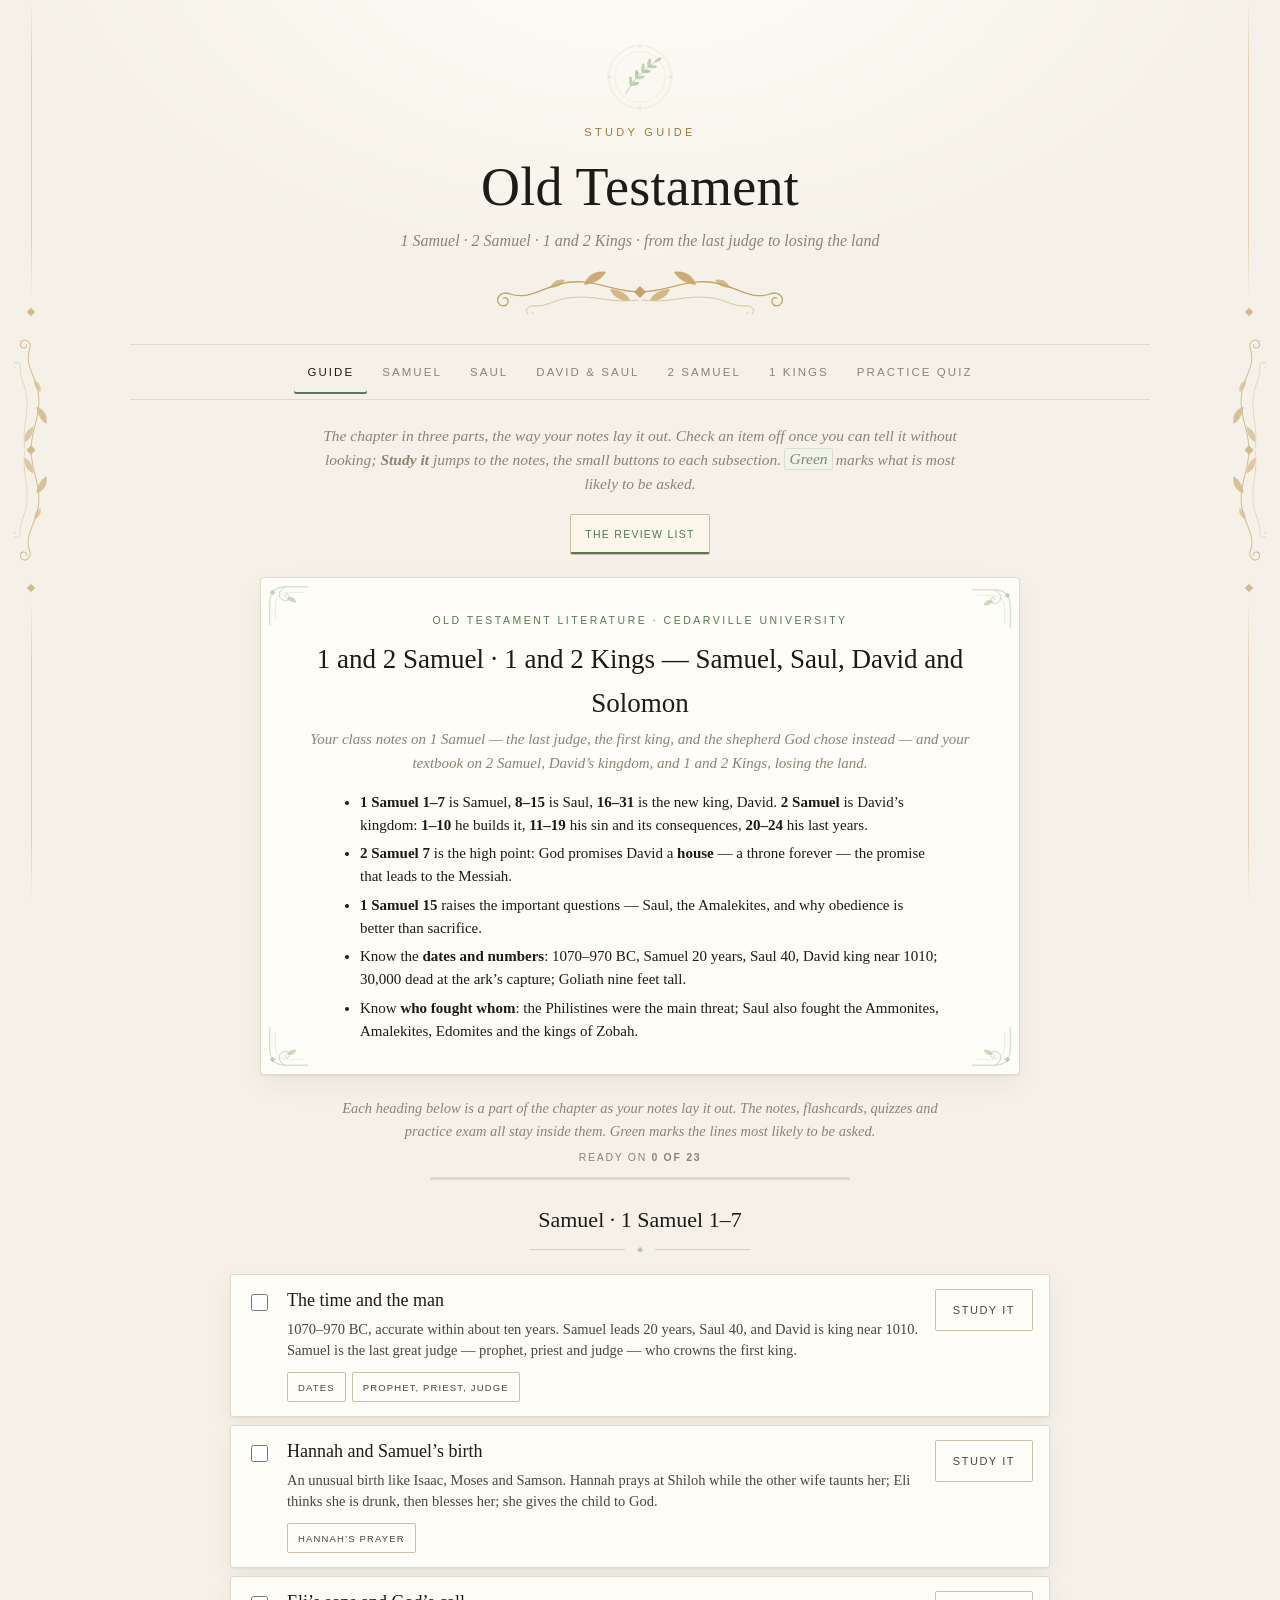
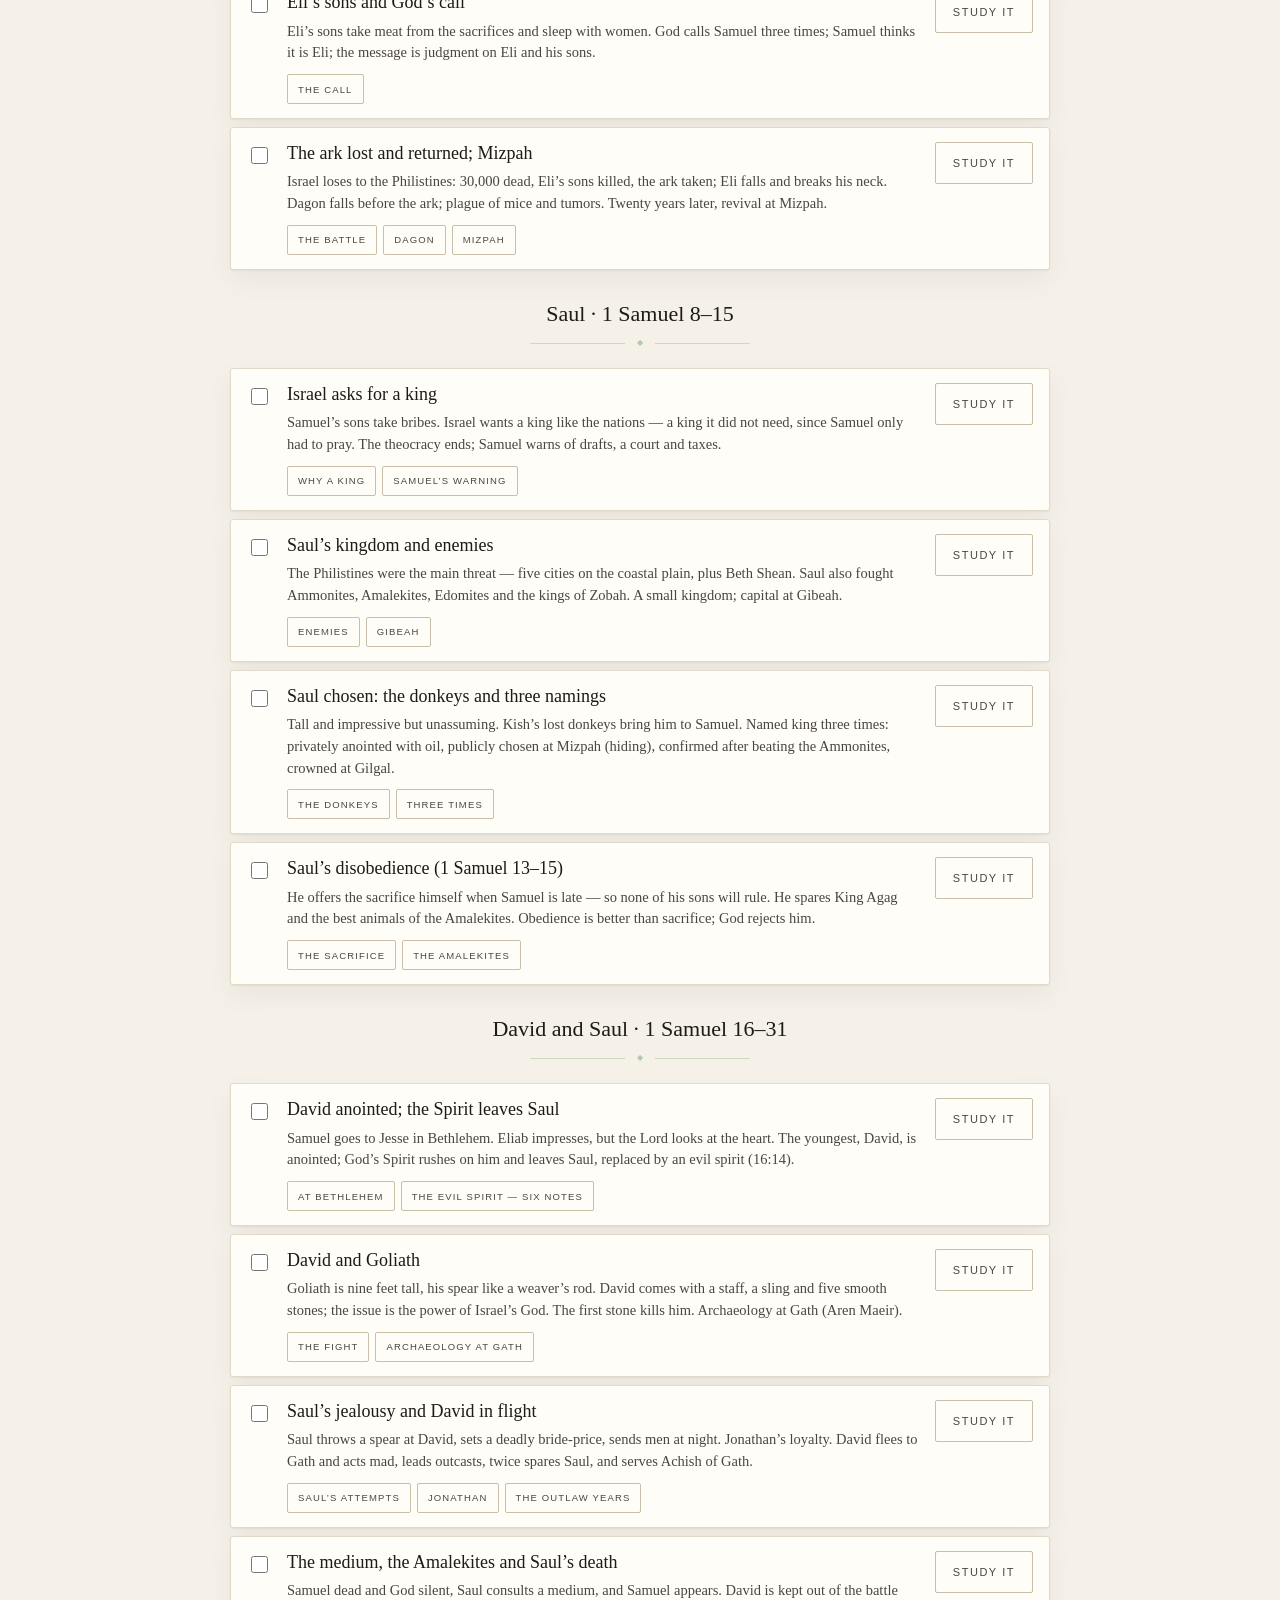
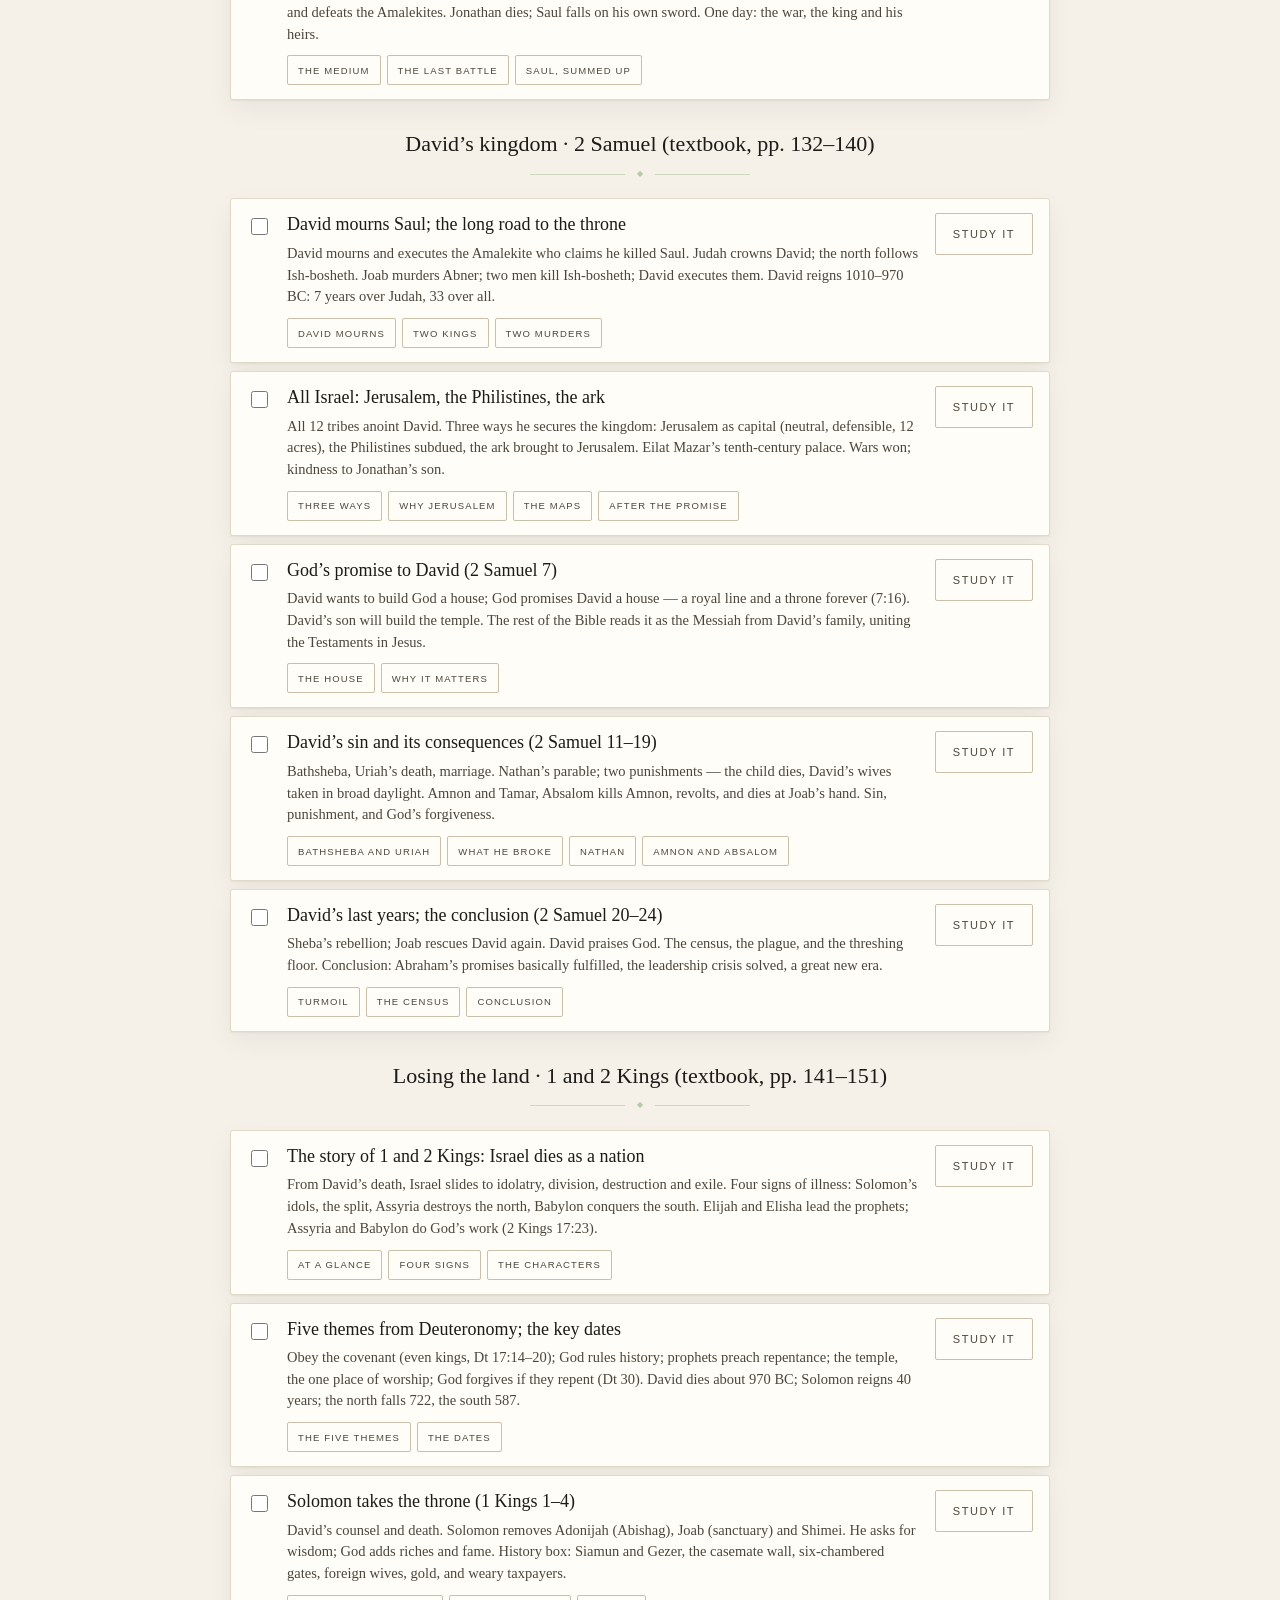
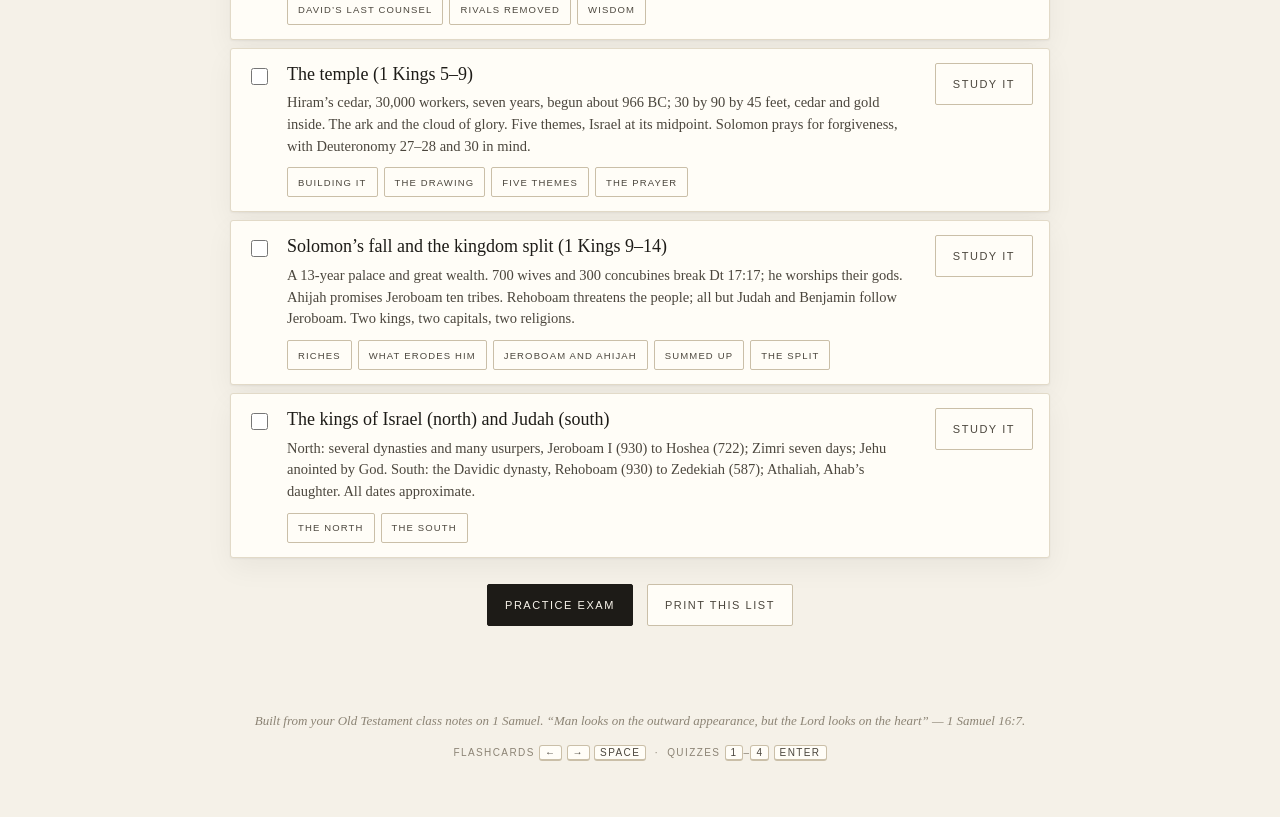
==== index.html @ abbd4572 "New chapter: 1 and 2 Kings, losing the land (textbook pp. 141-151): notes, history box, temple drawi" ====
<!doctype html>
<html lang="en">
<head>
<meta charset="utf-8">
<meta name="viewport" content="width=device-width, initial-scale=1">
<title>Old Testament &mdash; 1 Samuel</title>
<meta name="description" content="Study guide for 1 Samuel: Samuel, the last judge; Saul, the first king; and David. Notes, flashcards, matching, quizzes and a practice quiz, built from the class notes.">
<meta name="theme-color" content="#f3f3ea">
<link rel="manifest" href="manifest.webmanifest">
<link rel="icon" type="image/png" href="icon.png">
<link rel="apple-touch-icon" href="icon.png">
<meta name="apple-mobile-web-app-capable" content="yes">
<meta name="mobile-web-app-capable" content="yes">
<meta name="apple-mobile-web-app-title" content="1 Samuel">
<meta name="apple-mobile-web-app-status-bar-style" content="default">
<meta property="og:type" content="website">
<meta property="og:site_name" content="Old Testament &mdash; 1 Samuel">
<meta property="og:url" content="https://daniel-projectt.github.io/old-testament/">
<meta property="og:title" content="Old Testament &mdash; 1 Samuel">
<meta property="og:description" content="Samuel, Saul and David: notes, flashcards, match, quizzes and a practice quiz, from the class notes on 1 Samuel.">
<meta property="og:image" content="https://daniel-projectt.github.io/old-testament/preview.png">
<meta property="og:image:width" content="1200">
<meta property="og:image:height" content="630">
<meta name="twitter:card" content="summary_large_image">
<style>
:root{
  --bg:#f5f1e8;
  --surface:#fffdf7;
  --surface-2:#faf6ec;
  --ink:#1d1b17;
  --ink-soft:#4b463d;
  --muted:#8c8475;
  --line:#e2dac8;
  --line-strong:#cabfa8;
  --gold:#9a7a44;
  --gold-soft:#c6a469;
  --ok:#3c6a51;
  --ok-bg:#e8f0ea;
  --bad:#9c3a2d;
  --bad-bg:#f8e7e4;
  --shadow:0 1px 2px rgba(29,27,23,.05), 0 10px 28px rgba(29,27,23,.05);
  --serif:"Palatino Linotype","Book Antiqua",Palatino,Cambria,"Times New Roman",serif;
  --greek:"Palatino Linotype",Cambria,"Times New Roman","Gentium Plus",serif;
  --sans:Optima,Candara,"Segoe UI",-apple-system,BlinkMacSystemFont,"Helvetica Neue",Arial,sans-serif;
}
*,*::before,*::after{box-sizing:border-box}
html{-webkit-text-size-adjust:100%}
body{
  margin:0;
  font-family:var(--serif);
  font-size:17px;line-height:1.6;
  color:var(--ink);
  background-color:var(--bg);
  background-image:radial-gradient(900px 520px at 50% -8%,#fffdf7 0%,rgba(255,253,247,0) 72%);
  background-attachment:fixed;
  -webkit-font-smoothing:antialiased;
}
.wrap{max-width:1060px;margin:0 auto;padding:0 20px;position:relative;z-index:1}
.gk{font-family:var(--greek)}

/* ---------- engraved side rails ---------- */
/* Slim by default (phones): a ruled margin with one diamond.
   Wider screens grow it into the flourish from the masthead, turned on its side. */
.rail{position:fixed;top:0;bottom:0;width:22px;display:none;flex-direction:column;align-items:center;justify-content:center;color:var(--gold-soft);pointer-events:none;z-index:0}
.rail.left{left:0}
.rail.right{right:0;transform:scaleX(-1)}
.rail .stem{flex:1 1 auto;width:1px;min-height:24px;background:linear-gradient(to bottom,transparent,currentColor 20%,currentColor 80%,transparent);opacity:.42}
.rail .bead{flex:0 0 auto;width:6px;height:6px;background:currentColor;transform:rotate(45deg);opacity:.7;margin:10px 0}
.rail .vine{display:none;flex:0 1 auto;width:34px;height:250px;min-height:120px;opacity:.7}
.rail .bead.bot{display:none}
@media (min-height:520px){ .rail{display:flex} }
@media (min-width:1180px) and (min-height:560px){
  .rail{width:62px}
  .rail .vine,.rail .bead.bot{display:block}
  .rail .vine{margin:0}
  .rail .vine{flex:0 1 auto}
}
@media (min-width:1380px){ .rail{width:84px} .rail .vine{width:46px;height:330px} }
@media (min-width:1600px){ .rail{width:104px} .rail .vine{width:56px;height:410px} }

/* ---------- masthead ---------- */
header{text-align:center;padding-block:44px 4px}
.eyebrow{font-family:var(--sans);font-size:11px;letter-spacing:.3em;text-transform:uppercase;color:var(--gold);margin:0 0 16px}
h1{font-weight:400;font-size:clamp(32px,6.2vw,54px);line-height:1.08;margin:0;letter-spacing:.005em}
.sub{margin:12px 0 0;color:var(--muted);font-style:italic;font-size:16px}
.orn{color:var(--gold-soft);display:block;margin:16px auto 0;width:min(320px,82%);height:auto}
.h2{font-weight:400;font-size:23px;text-align:center;margin:36px 0 6px;letter-spacing:.01em}
.h2 + .lead{margin-top:0}
.lead{text-align:center;font-style:italic;color:var(--muted);font-size:15px;max-width:640px;margin:0 auto 18px;line-height:1.55}
.divider{display:flex;align-items:center;gap:12px;justify-content:center;color:var(--gold-soft);margin:6px auto 18px;max-width:220px}
.divider::before,.divider::after{content:"";flex:1;height:1px;background:currentColor;opacity:.6}
.divider span{font-size:8px}

/* ---------- topics + modes ---------- */
.topics{display:flex;flex-wrap:wrap;justify-content:center;gap:2px;margin:26px 0 0;border-top:1px solid var(--line);border-bottom:1px solid var(--line);padding:5px 0}
.topic-btn{font-family:var(--sans);font-size:11.5px;letter-spacing:.18em;text-transform:uppercase;padding:13px 18px;background:none;border:0;color:var(--muted);cursor:pointer;border-radius:2px;transition:color .18s,box-shadow .18s;min-height:44px}
.topic-btn:hover{color:var(--ink)}
.topic-btn[aria-selected="true"]{color:var(--ink);box-shadow:inset 0 -2px 0 var(--gold)}
.intro{text-align:center;font-style:italic;color:var(--muted);margin:24px auto 0;max-width:640px;font-size:15.5px;line-height:1.55}
.modes{display:flex;justify-content:center;margin:18px 0 22px}
.hint{text-align:center;font-family:var(--sans);font-size:11px;letter-spacing:.08em;color:var(--muted);margin:-6px 0 18px;line-height:1.6}
.topic[hidden],.panel[hidden]{display:none}

/* ---------- generic controls ---------- */
.toolbar{display:flex;flex-wrap:wrap;gap:10px 14px;align-items:center;justify-content:center;margin:0 0 22px}
.toolbar.tight{margin:14px 0 0}
.btn{font-family:var(--sans);font-size:11px;letter-spacing:.14em;text-transform:uppercase;padding:11px 17px;min-height:42px;background:var(--surface);border:1px solid var(--line-strong);border-radius:2px;color:var(--ink-soft);cursor:pointer;transition:.18s}
.btn:hover{border-color:var(--gold);color:var(--gold)}
.btn.primary{background:var(--ink);border-color:var(--ink);color:#f7f3ea}
.btn.primary:hover{background:var(--gold);border-color:var(--gold);color:#fffdf7}
.btn:disabled{opacity:.4;cursor:not-allowed}
.seg{display:inline-flex;flex-wrap:wrap;border:1px solid var(--line-strong);border-radius:2px;overflow:hidden;background:var(--surface)}
.seg button{font-family:var(--sans);font-size:10.5px;letter-spacing:.12em;text-transform:uppercase;padding:10px 14px;min-height:40px;background:none;border:0;border-right:1px solid var(--line);color:var(--muted);cursor:pointer;transition:.18s}
.seg button:last-child{border-right:0}
.seg button[aria-pressed="true"]{background:var(--surface-2);color:var(--gold);box-shadow:inset 0 -2px 0 var(--gold)}
.seg button:hover{color:var(--ink)}
.label{font-family:var(--sans);font-size:10.5px;letter-spacing:.16em;text-transform:uppercase;color:var(--muted)}
button:focus-visible,.tile:focus-visible,.answer:focus-visible{outline:2px solid var(--gold);outline-offset:2px}
.spk{background:none;border:0;color:var(--line-strong);cursor:pointer;padding:6px;line-height:0;border-radius:50%;transition:.18s;vertical-align:middle}
.spk:hover{color:var(--gold);background:var(--surface-2)}

/* ---------- engraved bits ---------- */
.engraved{color:#fffdf5;-webkit-text-stroke:.6px rgba(150,118,64,.7);text-shadow:-1px -1px 0 #fff,2px 3px 5px rgba(96,78,48,.28)}
.card-corners{position:relative}
.card-corners .c{position:absolute;width:42px;height:42px;color:var(--gold-soft);opacity:.85;pointer-events:none}
.c.tl{top:6px;left:6px}.c.tr{top:6px;right:6px;transform:scaleX(-1)}.c.bl{bottom:6px;left:6px;transform:scaleY(-1)}.c.br{bottom:6px;right:6px;transform:scale(-1)}

/* ---------- review grid ---------- */
.grid{display:grid;grid-template-columns:repeat(auto-fill,minmax(184px,1fr));gap:14px}
.card{position:relative;background:var(--surface);border:1px solid var(--line);border-radius:3px;padding:20px 14px 16px;text-align:center;box-shadow:var(--shadow)}
.card.masked{cursor:pointer}
.card .num{position:absolute;top:9px;left:12px;font-family:var(--sans);font-size:10px;letter-spacing:.12em;color:var(--muted)}
.card .spk{position:absolute;top:5px;right:6px}
.glyphs{font-family:var(--greek);font-size:46px;line-height:1.15;letter-spacing:.04em}
.glyphs .lo,.lo{color:var(--gold)}
.name{font-family:var(--sans);font-size:11.5px;letter-spacing:.2em;text-transform:uppercase;margin-top:10px}
.tr{font-family:var(--sans);font-size:10.5px;letter-spacing:.1em;color:var(--muted);margin-top:3px}
.sound{font-style:italic;font-size:14.5px;color:var(--ink-soft);margin-top:7px;line-height:1.4}
.veil{filter:blur(9px);transition:filter .25s;user-select:none}
.veil.shown{filter:none}
.note{text-align:center;font-style:italic;color:var(--muted);font-size:14.5px;margin:22px auto 0;max-width:640px;line-height:1.55}

/* ---------- flashcards ---------- */
.flashWrap{max-width:470px;margin:0 auto}
.flash{perspective:1400px;height:350px;cursor:pointer}
.flashInner{position:relative;width:100%;height:100%;transition:transform .55s cubic-bezier(.4,.1,.2,1);transform-style:preserve-3d}
.flash.flipped .flashInner{transform:rotateY(180deg)}
.flash.noanim .flashInner{transition:none}   /* snap back to the front, so the next card's back never shows mid-turn */
.face{position:absolute;inset:0;backface-visibility:hidden;-webkit-backface-visibility:hidden;background:var(--surface);border:1px solid var(--line);border-radius:4px;box-shadow:var(--shadow);display:flex;flex-direction:column;align-items:center;justify-content:center;padding:28px 34px;overflow:auto;text-align:center}
.face.back{transform:rotateY(180deg);background:var(--surface-2)}
.face .big{font-family:var(--greek);font-size:clamp(66px,15vw,104px);line-height:1;letter-spacing:.03em}
.face .mid{font-family:var(--sans);font-size:clamp(22px,5.5vw,34px);letter-spacing:.14em;text-transform:uppercase}
.face .hint{font-family:var(--sans);font-size:10px;letter-spacing:.22em;text-transform:uppercase;color:var(--muted);margin:16px 0 0}
.face .bname{font-family:var(--sans);font-size:12.5px;letter-spacing:.22em;text-transform:uppercase;margin-top:12px}
.face .btr{font-family:var(--sans);font-size:10.5px;letter-spacing:.1em;color:var(--muted);margin-top:5px}
.face .bsound{font-style:italic;font-size:15px;margin-top:9px;color:var(--ink-soft);line-height:1.45}
.face .forms{font-family:var(--greek);font-size:21px;margin-top:10px;color:var(--gold);line-height:1.4}
.progress{height:2px;background:var(--line);margin:18px 0 10px;border-radius:2px;overflow:hidden}
.progress i{display:block;height:100%;background:var(--gold);transition:width .3s}
.counter{text-align:center;font-family:var(--sans);font-size:10.5px;letter-spacing:.18em;color:var(--muted);text-transform:uppercase;margin:0}

/* ---------- match ---------- */
.matchGrid{display:grid;grid-template-columns:1fr 1fr;gap:20px 26px;align-items:start}
.col h3{font-family:var(--sans);font-size:10.5px;letter-spacing:.2em;text-transform:uppercase;color:var(--muted);font-weight:400;margin:0 0 12px;text-align:center}
.tiles{display:grid;grid-template-columns:repeat(auto-fill,minmax(66px,1fr));gap:9px}
.tile{aspect-ratio:1;display:grid;place-items:center;font-family:var(--greek);font-size:31px;background:var(--surface);border:1px solid var(--line);border-radius:3px;cursor:pointer;color:var(--ink);transition:.16s;box-shadow:var(--shadow)}
.tile:hover{border-color:var(--gold-soft)}
.tiles.wide{grid-template-columns:repeat(auto-fill,minmax(126px,1fr))}
.tiles.wide .tile{aspect-ratio:auto;min-height:58px;padding:10px 8px;font-family:var(--sans);font-size:11.5px;letter-spacing:.14em;text-transform:uppercase;text-align:center;line-height:1.35}
.tiles.wide.sound .tile{font-family:var(--serif);font-size:14px;letter-spacing:0;text-transform:none;font-style:italic}
.tile.sel{border-color:var(--gold);box-shadow:0 0 0 2px rgba(154,122,68,.22)}
.tile.done{opacity:.3;pointer-events:none;border-style:dashed;color:var(--ok);border-color:var(--ok)}
.tile.bad{animation:shake .36s;border-color:var(--bad);color:var(--bad);background:var(--bad-bg)}
@keyframes shake{0%,100%{transform:translateX(0)}20%{transform:translateX(-5px)}40%{transform:translateX(5px)}60%{transform:translateX(-3px)}80%{transform:translateX(3px)}}
.scoreline{text-align:center;font-family:var(--sans);font-size:11px;letter-spacing:.16em;text-transform:uppercase;color:var(--muted);margin:0 0 18px}
.scoreline b{color:var(--ink);font-weight:400}
.banner{text-align:center;background:var(--ok-bg);border:1px solid #cbdcd0;color:var(--ok);border-radius:3px;padding:14px;margin:0 0 20px;font-style:italic}

/* ---------- quiz / practice ---------- */
.quizWrap{max-width:680px;margin:0 auto}
.dots{display:flex;flex-wrap:wrap;gap:6px;justify-content:center;margin-bottom:24px}
.dots i{width:7px;height:7px;border-radius:50%;background:var(--line-strong);transition:.2s}
.dots i.on{background:var(--gold);transform:scale(1.35)}
.dots i.ok{background:var(--ok)}
.dots i.no{background:var(--bad)}
.qcard{background:var(--surface);border:1px solid var(--line);border-radius:4px;box-shadow:var(--shadow);padding:34px 30px 30px}
.qnum{font-family:var(--sans);font-size:10px;letter-spacing:.24em;text-transform:uppercase;color:var(--gold);text-align:center}
.qtext{text-align:center;font-size:20px;margin:12px auto 0;line-height:1.45;max-width:520px}
.qglyph{font-family:var(--greek);text-align:center;font-size:82px;line-height:1.15;margin:12px 0 0;letter-spacing:.04em}
.qglyph.word{font-size:58px}
.qglyph.ink{color:var(--ink)}
.meaning{text-align:center;font-style:italic;color:var(--muted);margin:4px 0 16px}
.opts{display:grid;grid-template-columns:1fr 1fr;gap:11px;margin-top:24px}
.opt{position:relative;font-family:var(--serif);font-size:16.5px;background:var(--surface-2);border:1px solid var(--line);border-radius:3px;padding:16px 14px 14px;min-height:54px;cursor:pointer;color:var(--ink);transition:.16s;text-align:center;line-height:1.35}
.opt:hover:not(:disabled){border-color:var(--gold-soft);background:#fff}
.opt.glyph{font-family:var(--greek);font-size:36px;line-height:1.25;padding:14px 10px}
.opt .k{position:absolute;top:6px;left:9px;font-family:var(--sans);font-size:9.5px;letter-spacing:.1em;color:var(--muted);font-style:normal}
.opt.correct{background:var(--ok-bg);border-color:var(--ok);color:var(--ok)}
.opt.wrong{background:var(--bad-bg);border-color:var(--bad);color:var(--bad)}
.opt:disabled{cursor:default}
.feedback{text-align:center;margin-top:20px;font-style:italic;color:var(--ink-soft);min-height:26px;line-height:1.5}
.qfoot{display:flex;justify-content:center;margin-top:16px}
.answer{display:block;width:100%;font-family:var(--greek);font-size:24px;padding:12px 14px;border:1px solid var(--line-strong);border-radius:3px;background:#fff;text-align:center;color:var(--ink)}
.answer::placeholder{font-family:var(--serif);font-style:italic;font-size:16px;color:#b5ad9c}
.answer.ok{border-color:var(--ok);background:var(--ok-bg)}
.answer.bad{border-color:var(--bad);background:var(--bad-bg)}
.keys{display:flex;gap:8px;justify-content:center;margin-top:12px;flex-wrap:wrap}
.keys .ins{font-family:var(--greek);font-size:18px;text-transform:none;letter-spacing:0;padding:8px 16px}
.rh{margin-top:16px;text-align:left;background:var(--surface-2);border:1px solid var(--line);border-radius:3px;padding:12px 16px}
.rh ul{margin:6px 0 0;padding-left:18px;font-size:14.5px;color:var(--ink-soft)}
.rh li{margin:4px 0;line-height:1.45}
.result{text-align:center;background:var(--surface);border:1px solid var(--line);border-radius:4px;box-shadow:var(--shadow);padding:40px 26px 34px}
.result .big{font-size:60px;line-height:1;color:var(--gold)}
.result .rsub{font-family:var(--sans);font-size:11px;letter-spacing:.2em;text-transform:uppercase;color:var(--muted);margin-top:12px}
.result .verdict{font-style:italic;color:var(--ink-soft);margin-top:14px}
.misslist{margin:26px auto 0;max-width:470px;text-align:left;border-top:1px solid var(--line)}
.misslist > div{display:flex;gap:14px;align-items:baseline;padding:10px 2px;border-bottom:1px solid var(--line)}
.misslist .g{font-family:var(--greek);font-size:24px;min-width:74px;letter-spacing:.03em}
.misslist .t{font-size:14.5px;color:var(--ink-soft);font-style:italic;line-height:1.45}
.misslist .t b{font-family:var(--sans);font-size:11px;letter-spacing:.16em;text-transform:uppercase;font-weight:400;color:var(--ink);display:block;font-style:normal}

/* ---------- tables, rule cards, chips ---------- */
.tblwrap{overflow-x:auto;margin:0 -4px;padding:0 4px}
.tbl{width:100%;min-width:560px;border-collapse:collapse;background:var(--surface);border:1px solid var(--line);box-shadow:var(--shadow)}
.tbl th{font-family:var(--sans);font-size:10.5px;letter-spacing:.18em;text-transform:uppercase;color:var(--muted);font-weight:400;padding:12px 12px;border-bottom:1px solid var(--line);text-align:left;white-space:nowrap}
.tbl td{padding:12px;border-bottom:1px solid var(--line);vertical-align:top;font-size:15.5px;line-height:1.5}
.tbl tr:last-child td{border-bottom:0}
.tbl .gk{font-size:27px;line-height:1.2;white-space:nowrap}
.tbl .gk.sm{font-size:21px}
.tbl .gk.forms{white-space:normal;line-height:1.5}
.tbl .gk.forms i{font-style:normal;display:inline-block;min-width:1.9em}
.tbl .it{font-style:italic;color:var(--ink-soft)}
.tbl .mn{font-size:14.5px;color:var(--ink-soft);max-width:300px}
.tbl .kw{font-family:var(--sans);font-size:12px;letter-spacing:.06em;color:var(--gold)}
.tbl .cs{font-family:var(--sans);font-size:11.5px;letter-spacing:.18em;text-transform:uppercase;white-space:nowrap}
.rules{display:grid;grid-template-columns:repeat(auto-fit,minmax(270px,1fr));gap:14px}
.rule{background:var(--surface);border:1px solid var(--line);border-radius:3px;padding:18px 20px;box-shadow:var(--shadow)}
.rule h4{font-family:var(--sans);font-size:10.5px;letter-spacing:.2em;text-transform:uppercase;color:var(--gold);margin:0 0 8px;font-weight:400}
.rule p{margin:0;font-size:15px;line-height:1.5}
.rule .ex{font-style:italic;color:var(--muted);font-size:14.5px;margin-top:6px;line-height:1.55}
.rule .ex .gk{font-style:normal;color:var(--ink);font-size:17px}
.chips{display:flex;flex-wrap:wrap;gap:8px;justify-content:center}
.chip{background:var(--surface);border:1px solid var(--line);border-radius:3px;padding:8px 13px;font-size:14.5px;color:var(--ink-soft);box-shadow:var(--shadow)}
.chip .gk{font-size:21px;color:var(--ink);margin-right:8px}
.chip .tl{font-family:var(--sans);letter-spacing:.06em;color:var(--gold);margin-right:6px}
.chip .gk .lo{color:var(--gold)}

/* ---------- vocabulary ---------- */
.tbl .rk{font-family:var(--sans);font-size:10.5px;letter-spacing:.12em;color:var(--muted);width:1%;padding-top:17px}
.tbl.vocab .kw,.tbl.vocab .it,.tbl.vocab .mn{padding-top:16px}
#vListSeg button{min-width:42px}
.tbl tr.masked{cursor:pointer}
.face .big.vword{font-size:clamp(42px,10.5vw,66px);line-height:1.15}
.face .mid.vmean{font-size:clamp(19px,4.6vw,27px);line-height:1.35}
.face .bname.vgloss{font-size:14px;line-height:1.5}
.tiles.words,.tiles.glosses,.tiles.translits{grid-template-columns:repeat(auto-fill,minmax(128px,1fr))}
.tiles.words .tile,.tiles.glosses .tile,.tiles.translits .tile{aspect-ratio:auto;min-height:60px;padding:10px 8px;text-align:center;line-height:1.3}
.tiles.words .tile{font-family:var(--greek);font-size:23px}
.tiles.glosses .tile{font-family:var(--serif);font-size:14.5px;font-style:italic}
.tiles.translits .tile{font-family:var(--sans);font-size:14px;letter-spacing:.06em}

footer{text-align:center;padding:46px 20px 56px;color:var(--muted);font-size:13px;font-style:italic}
footer .keys{font-family:var(--sans);font-size:10px;letter-spacing:.14em;text-transform:uppercase;font-style:normal;margin-top:12px;color:var(--muted);display:block}
kbd{font-family:var(--sans);font-size:10px;border:1px solid var(--line-strong);border-bottom-width:2px;border-radius:3px;padding:1px 5px;background:var(--surface);color:var(--ink-soft)}

/* below this width the page fills the screen, so make room for the rails */
@media (max-width:1100px){ .wrap{padding:0 34px} }
@media (max-width:640px){
  body{font-size:16px}
  .matchGrid{grid-template-columns:1fr;gap:26px}
  .opts{grid-template-columns:1fr}
  .grid{grid-template-columns:repeat(auto-fill,minmax(146px,1fr))}
  .flash{height:330px}
  .qcard{padding:30px 18px 24px}
  .card-corners .c{width:32px;height:32px}
  .topic-btn{padding:12px 12px;font-size:11px}
}
@media print{
  body{background:#fff;background-image:none}
  .topics,.modes,.toolbar,.spk,footer,.orn,.hint,.intro,.rail{display:none!important}
  .wrap{padding:0}
  .card{break-inside:avoid;box-shadow:none}
  .grid{grid-template-columns:repeat(4,1fr);gap:8px}
  .veil{filter:none!important}
  header{padding-block:0 10px}
}
/* ============================================================ Old Testament
   The Greek study sheet's parchment base, with a hint of green: the accent is
   a sage, the gold stays in the ornaments. Nothing else about the base changes. */
:root{
  --gold:#557a55;        /* sage — accent text, rules, the tags       */
  --gold-soft:#b3c9a7;   /* pale sage — borders and hairlines         */
  --rose-wash:#eef4e7;   /* green wash — behind "the point"          */
  --rose-deep:#3d5c3e;   /* for the few places that need more weight  */
}

/* ================= additions for the marketing study guide (on top of the Greek base) ================= */
.emblem{display:block;width:66px;height:66px;margin:0 auto 14px;color:var(--gold-soft)}
.topic-btn{padding:13px 13px}
.ask{text-align:center;font-style:italic;color:var(--muted);font-size:14.5px;margin:14px auto 0;max-width:620px;line-height:1.5}
.knowline{text-align:center;margin:0 0 12px}
.know{display:inline-block;font-family:var(--sans);font-size:9.5px;letter-spacing:.2em;text-transform:uppercase;color:var(--gold);border:1px solid var(--gold-soft);border-radius:2px;padding:3px 9px;background:var(--surface)}
.src{display:block;font-family:var(--sans);font-size:10.5px;letter-spacing:.1em;color:var(--muted);margin-top:4px}

/* tables */
.tbl td.head{font-family:var(--sans);font-size:11.5px;letter-spacing:.16em;text-transform:uppercase;color:var(--gold);white-space:nowrap;vertical-align:top}
.tbl td ul{margin:0;padding-left:16px}
.tbl td li{margin:3px 0}
.tbl .sm{font-size:14px}
.tbl.n0{min-width:0}
.tbl td.num{font-variant-numeric:tabular-nums;white-space:nowrap;text-align:right}

/* 2 x 2 grids (buying behavior, value propositions) */
.matrix{display:grid;grid-template-columns:26px 1fr 1fr;gap:10px;margin:16px 0 4px;align-items:stretch}
.mx-h{font-family:var(--sans);font-size:10.5px;letter-spacing:.18em;text-transform:uppercase;color:var(--gold);text-align:center;padding-bottom:2px;align-self:end}
.mx-v{font-family:var(--sans);font-size:10.5px;letter-spacing:.18em;text-transform:uppercase;color:var(--gold);writing-mode:vertical-rl;transform:rotate(180deg);text-align:center;align-self:center;justify-self:center}
.mx-c{background:var(--surface);border:1px solid var(--line);border-radius:3px;padding:14px 16px;font-size:14.5px;line-height:1.5;box-shadow:var(--shadow)}
.mx-c h4{font-family:var(--serif);font-weight:400;font-size:19px;margin:0 0 6px}
.mx-c i{display:block;color:var(--muted);margin-top:6px}
.mx-c .lab{display:none}
@media (max-width:640px){ .matrix{grid-template-columns:1fr} .mx-h,.mx-v,.mx-corner{display:none} .mx-c .lab{display:block;font-family:var(--sans);font-size:9.5px;letter-spacing:.16em;text-transform:uppercase;color:var(--gold);margin:0 0 6px} }
.vp{display:grid;grid-template-columns:26px repeat(3,1fr);gap:8px;margin:14px 0 6px}
.vp .mx-h{align-self:end}
.vp .cell{border:1px solid var(--line);border-radius:3px;padding:12px 10px;text-align:center;font-family:var(--serif);font-size:15px;line-height:1.35;background:var(--surface)}
.vp .cell.win{background:var(--ok-bg);border-color:#cbdcd0;color:var(--ok)}
.vp .cell.lose{background:var(--bad-bg);border-color:#e8c9c4;color:var(--bad)}
.vp .cell.meh{background:var(--surface-2);color:var(--muted)}
.vp .cell small{display:block;font-family:var(--sans);font-size:9.5px;letter-spacing:.14em;text-transform:uppercase;margin-top:4px;opacity:.8}
@media (max-width:640px){ .vp{grid-template-columns:repeat(3,1fr)} .vp .mx-v,.vp .mx-corner{display:none} }

/* steps / flows */
.flow{display:flex;flex-wrap:wrap;gap:8px;align-items:stretch;margin:12px 0}
.flow .step{flex:1 1 220px;background:var(--surface);border:1px solid var(--line);border-radius:3px;padding:10px 12px;font-size:14px;line-height:1.4;box-shadow:var(--shadow);position:relative}
.flow .step > b:first-child{display:block;font-family:var(--sans);font-weight:400;font-size:9.5px;letter-spacing:.18em;text-transform:uppercase;color:var(--gold);margin-bottom:4px}
@media (max-width:640px){ .flow .step{flex-basis:100%} }
.levels{display:grid;gap:8px;margin:12px 0}
.levels .lv{display:grid;grid-template-columns:150px 1fr;gap:14px;background:var(--surface);border:1px solid var(--line);border-radius:3px;padding:12px 14px;box-shadow:var(--shadow);font-size:14.5px;line-height:1.5}
.levels .lv > b:first-child{font-family:var(--serif);font-weight:400;font-size:17px}
@media (max-width:640px){ .levels .lv{grid-template-columns:1fr;gap:4px} }

/* notes */
.secnav{display:flex;flex-wrap:wrap;gap:6px;justify-content:center;margin:0 0 22px}
.secnav a{font-family:var(--sans);font-size:10.5px;letter-spacing:.14em;text-transform:uppercase;color:var(--muted);text-decoration:none;padding:7px 11px;border:1px solid var(--line);border-radius:2px;background:var(--surface)}
.secnav a:hover{color:var(--gold);border-color:var(--gold-soft)}
.note-sec{max-width:760px;margin:0 auto 34px}
.note-sec h2{font-family:var(--serif);font-weight:400;font-size:24px;text-align:center;margin:0 0 4px}
.note-sec h3{font-family:var(--sans);font-weight:400;font-size:11px;letter-spacing:.2em;text-transform:uppercase;color:var(--gold);margin:22px 0 8px}
.note-sec p{margin:0 0 8px;font-size:15.5px;line-height:1.6}
.note-sec ul,.note-sec ol{margin:4px 0 10px;padding-left:20px;font-size:15px;line-height:1.55;color:var(--ink)}
.note-sec li{margin:4px 0}
.note-sec .chips{margin:8px 0 12px}
.quote{margin:12px 0;padding:12px 16px;border-left:2px solid var(--gold-soft);background:var(--surface);font-size:14.5px;line-height:1.55;color:var(--ink-soft);font-style:italic}
.quote small{display:block;font-family:var(--sans);font-size:10.5px;letter-spacing:.08em;color:var(--muted);font-style:normal;margin-top:5px}
.boxrow{display:grid;grid-template-columns:1fr 1fr;gap:14px;margin:12px 0}
.boxrow.four{grid-template-columns:repeat(4,1fr)}
.box{background:var(--surface);border:1px solid var(--line);border-radius:3px;padding:14px 16px;box-shadow:var(--shadow)}
.box h4{font-family:var(--sans);font-weight:400;font-size:10.5px;letter-spacing:.2em;text-transform:uppercase;color:var(--gold);margin:0 0 8px}
.box ul{margin:0;padding-left:18px;font-size:14.5px}
.box p{margin:0 0 8px;font-size:14.5px;line-height:1.5}
.point{border-left:3px solid var(--gold-soft);background:var(--rose-wash);padding:13px 18px 13px 20px;margin:0 0 20px;border-radius:0 3px 3px 0}
.point > b{font-family:var(--sans);font-weight:400;font-size:10px;letter-spacing:.18em;text-transform:uppercase;color:var(--gold);display:block;margin-bottom:6px}
.point p{margin:0;font-size:15.5px;line-height:1.65}
.point p.able{margin-top:8px;font-size:14.5px;color:var(--ink-soft)}
.point p.able b{font-family:var(--sans);font-weight:400;font-size:10px;letter-spacing:.16em;text-transform:uppercase;color:var(--gold);margin-right:6px}
.exam-tip{background:var(--surface-2);border:1px solid var(--line);border-radius:3px;padding:12px 16px;margin:14px 0;font-size:14.5px;line-height:1.55}
.exam-tip b{font-family:var(--sans);font-weight:400;font-size:10px;letter-spacing:.18em;text-transform:uppercase;color:var(--gold);display:block;margin-bottom:4px}
.case{background:var(--surface);border:1px solid var(--line);border-radius:3px;padding:14px 16px;margin:12px 0;box-shadow:var(--shadow);font-size:14.5px;line-height:1.55}
.case b.t{font-family:var(--serif);font-weight:400;font-size:17px;display:block;margin-bottom:4px}
@media (max-width:900px){ .boxrow.four{grid-template-columns:1fr 1fr} }
@media (max-width:640px){ .boxrow,.boxrow.four{grid-template-columns:1fr} }

/* quiz extras */
.opt.tf{font-family:var(--sans);font-size:12px;letter-spacing:.16em;text-transform:uppercase}
.opts.two{grid-template-columns:1fr 1fr}
.qtag{display:inline-block;font-family:var(--sans);font-size:9.5px;letter-spacing:.16em;text-transform:uppercase;color:var(--gold);border:1px solid var(--gold-soft);border-radius:2px;padding:2px 7px;margin:0 2px 8px}
.qtag.sec{font-family:var(--serif);font-size:13px;letter-spacing:0;text-transform:none;color:var(--ink-soft);border-color:var(--line-strong);font-style:italic}
.secch{display:block;font-family:var(--sans);font-size:9.5px;letter-spacing:.16em;text-transform:uppercase;color:var(--gold)}
.qtag.tier{font-family:var(--sans);font-size:9.5px;letter-spacing:.14em;text-transform:uppercase;font-style:normal}
.qtag.tier.t2{color:var(--ink);border-color:var(--gold);background:var(--surface-2)}
.qtag.tier.t1{color:var(--muted);border-color:var(--line-strong)}
.qtag.tier.t0{color:var(--ink);border-style:dashed;border-color:var(--gold)}
.tsub{display:block;font-family:var(--serif);font-style:italic;font-size:13.5px;color:var(--muted);margin-top:2px;line-height:1.45}
.setnote{max-width:560px;margin:18px auto 0;font-size:14px;line-height:1.55;color:var(--muted);font-style:italic;text-align:center}
.fifty{margin:22px auto 0;max-width:560px;text-align:center}
.fifty .btn{font-size:12px;padding:12px 26px}
.fifty p{max-width:520px;margin:12px auto 0;font-size:14px;line-height:1.55;color:var(--muted);font-style:italic}
.orline{margin:26px auto 4px;font-family:var(--sans);font-size:10px;letter-spacing:.2em;text-transform:uppercase;color:var(--muted);text-align:center}
.setup{max-width:600px;margin:0 auto;text-align:center}
.setup .row{margin:12px 0}
.misslist .g{font-family:var(--serif);font-size:15px;min-width:0;flex:1;letter-spacing:0}
.misslist > div{flex-direction:column;gap:4px}
.misslist .t{font-style:normal}
.misslist .t b{display:inline;font-family:inherit;font-size:inherit;letter-spacing:0;text-transform:none;font-weight:600;color:var(--ink)}

/* text tiles for Match */
.tiles.text{grid-template-columns:1fr;gap:8px}
.tiles.text .tile{aspect-ratio:auto;display:block;min-height:48px;padding:11px 14px;font-family:var(--serif);font-size:15px;line-height:1.4;text-align:left}
.tiles.text.names .tile{font-size:16.5px}
.flash{height:420px}
.face .bsound{font-size:15px;line-height:1.55}
@media (max-width:640px){ .flash{height:440px} }

/* subsections inside a study-guide section */
.note-sec h3.sub{font-family:var(--serif);font-weight:400;font-style:italic;font-size:20px;letter-spacing:0;text-transform:none;color:var(--ink);margin:30px 0 10px;padding-top:16px;border-top:1px solid var(--line)}
.note-sec .divider + h3.sub{margin-top:0;padding-top:0;border-top:0}

/* guide: the handout */
.handout{max-width:760px;margin:0 auto 18px;background:var(--surface);border:1px solid var(--line);border-radius:4px;box-shadow:var(--shadow);padding:34px 40px 26px;text-align:center}
.handout .hcourse{font-family:var(--sans);font-size:10.5px;letter-spacing:.24em;text-transform:uppercase;color:var(--gold)}
.handout h2{font-family:var(--serif);font-weight:400;font-size:27px;margin:10px 0 2px}
.handout .hscope{font-style:italic;color:var(--muted);margin:0 0 16px;font-size:15px}
.handout .hrules{text-align:left;margin:0 auto;padding-left:20px;max-width:600px;font-size:15px;line-height:1.55}
.handout .hrules li{margin:5px 0}
.gsub{display:flex;flex-wrap:wrap;gap:6px;margin-top:10px}
.gsub .btn{padding:6px 10px;min-height:30px;font-size:9.5px;letter-spacing:.12em}
@media (max-width:640px){ .handout{padding:24px 20px 20px} }
.gprog{max-width:820px;margin:0 auto 22px;text-align:center}
.gprog .count{font-family:var(--sans);font-size:10.5px;letter-spacing:.16em;text-transform:uppercase;color:var(--muted)}
.gprog .bar{height:3px;background:var(--line);margin:8px auto 0;max-width:420px;overflow:hidden;border-radius:2px}
.gprog .bar i{display:block;height:100%;background:var(--gold);transition:width .3s}
.gsec{max-width:820px;margin:0 auto 26px}
.gsec h2{font-family:var(--serif);font-weight:400;font-size:22px;text-align:center;margin:0 0 4px}
.gsec .obj{margin:0 0 14px;padding-left:20px;font-size:14.5px;line-height:1.5;color:var(--ink-soft)}
.gsec .obj li{margin:3px 0}
.gitem{display:grid;grid-template-columns:auto 1fr auto;gap:12px 16px;align-items:start;background:var(--surface);border:1px solid var(--line);border-radius:3px;padding:14px 16px;margin:0 0 8px;box-shadow:var(--shadow)}
.gitem input{margin-top:5px;width:17px;height:17px;accent-color:var(--gold);cursor:pointer}
.gitem .gt{font-family:var(--serif);font-size:18px;line-height:1.3}
.gitem .gt .nb{font-family:var(--sans);font-size:9.5px;letter-spacing:.16em;text-transform:uppercase;color:var(--gold);border:1px solid var(--gold-soft);border-radius:2px;padding:1px 6px;margin-left:8px;vertical-align:middle}
.gitem .gs{font-size:14.5px;color:var(--ink-soft);margin-top:6px;line-height:1.5}
.gitem.ok{background:var(--surface-2)}
.gitem.ok .gt{color:var(--muted)}
.gitem .btn{white-space:nowrap}
.flashhit{outline:2px solid var(--gold);outline-offset:3px;transition:outline-color 1.2s}
@media (max-width:640px){ .gtop{grid-template-columns:1fr} .gitem{grid-template-columns:auto 1fr} .gitem .btn{grid-column:2;justify-self:start} }

@media print{
  .secnav,.gitem .btn,.gitem input,.gprog .bar,.emblem{display:none!important}
  .gitem{grid-template-columns:1fr;box-shadow:none;break-inside:avoid;padding:8px 10px}
  .gitem.ok{background:none}
}

/* ---- green highlighting, the point of this page's colour ---- */
mark,.hl{background:var(--rose-wash);color:inherit;padding:.08em .28em;border-radius:2px;box-shadow:0 0 0 1px rgba(85,122,85,.16)}
.exam-tip{background:var(--rose-wash);border-color:var(--gold-soft)}
.case{border-color:var(--gold-soft)}
.quote{background:var(--rose-wash)}
.gitem.ok{background:var(--rose-wash)}

/* the gold stays on the ornaments, so the green reads as a hint, not a theme */
.orn,.rail{color:#c6a469}
header .eyebrow{color:#9a7a44}

/* when an option bar wraps on a phone, every row fills the width */
.seg{justify-content:center}
.seg button{flex:1 1 auto;border-bottom:1px solid var(--line);margin-bottom:-1px}

/* bold words inside a list in the tip box stay words, not labels */
.exam-tip li b{display:inline;font-family:inherit;font-size:inherit;letter-spacing:0;text-transform:none;color:inherit;font-weight:600;margin:0}

/* king lists: coregency rows are quieter */
.tbl tr.co td{color:var(--muted);font-size:.92em}
</style>
</head>
<body>
<svg width="0" height="0" style="position:absolute;width:0;height:0" aria-hidden="true" focusable="false">
  <symbol id="flourish" viewBox="0 0 320 44">
    <g id="flh" fill="none" stroke="currentColor" stroke-width="1.3" stroke-linecap="round">
      <path d="M160 22 C132 22 110 6 80 14 C60 19 48 30 30 24"/>
      <path d="M30 24 c-7-3-14 2-12 8 c2 5 9 5 10 0 c0.6-3-2-5-4.5-4"/>
      <path d="M158 30 C130 34 114 24 88 28 C74 30 66 37 54 36" stroke-width=".8" opacity=".75"/>
      <path d="M54 36 c-5-1-9 3-7 7 c2 3 6 2 6-1" stroke-width=".8" opacity=".75"/>
      <path d="M104 15 c3-10 12-15 22-13 c-4 7-12 12-22 13z" fill="currentColor" stroke="none" opacity=".9"/>
      <path d="M130 19 c3 8 11 13 20 11 c-3-6-10-11-20-11z" fill="currentColor" stroke="none" opacity=".75"/>
      <path d="M70 18 c2-7 9-10 15-8 c-3 5-8 8-15 8z" fill="currentColor" stroke="none" opacity=".7"/>
    </g>
    <use href="#flh" transform="matrix(-1 0 0 1 320 0)"/>
    <path d="M160 16 l6 6-6 6-6-6z" fill="currentColor"/>
  </symbol>
  <symbol id="corner" viewBox="0 0 60 60">
    <g fill="none" stroke="currentColor" stroke-width="1.2" stroke-linecap="round">
      <path d="M4 58 V26 C4 12 12 4 26 4 H58"/>
      <path d="M12 52 V30 C12 20 20 12 30 12 H52" stroke-width=".7" opacity=".7"/>
      <path d="M26 4 c-9 4-12 15-3 19 c6 3 11-3 8-7 c-2-3-7-1-5 2"/>
    </g>
    <path d="M28 20 c6-3 12-1 14 6 c-6 1-11-1-14-6z" fill="currentColor" opacity=".8"/>
    <path d="M8 8 l4 4-4 4-4-4z" fill="currentColor"/>
  </symbol>
  <!-- masthead seal: an olive sprig, for the anointing oil of 1 Samuel -->
  <symbol id="emblem" viewBox="0 0 120 120">
    <circle cx="60" cy="60" r="59" fill="none" stroke="currentColor" stroke-width=".5" opacity=".35"/>
    <circle cx="60" cy="60" r="56.5" fill="none" stroke="currentColor" stroke-width=".9" opacity=".55"/>
    <circle cx="60" cy="60" r="46" fill="none" stroke="currentColor" stroke-width=".7" opacity=".5"/>
    <path d="M34 90 Q54 54 88 32" fill="none" stroke="currentColor" stroke-width="1.5" stroke-linecap="round"/>
    <ellipse cx="50.7" cy="72.6" rx="8" ry="3" transform="rotate(-17 50.7 72.6)" fill="currentColor" opacity=".8"/>
    <ellipse cx="43.1" cy="67.3" rx="8" ry="3" transform="rotate(-93 43.1 67.3)" fill="currentColor" opacity=".8"/>
    <ellipse cx="60.6" cy="60.8" rx="8" ry="3" transform="rotate(-11 60.6 60.8)" fill="currentColor" opacity=".8"/>
    <ellipse cx="53.6" cy="54.7" rx="8" ry="3" transform="rotate(-87 53.6 54.7)" fill="currentColor" opacity=".8"/>
    <ellipse cx="71.6" cy="50.0" rx="8" ry="3" transform="rotate(-6 71.6 50.0)" fill="currentColor" opacity=".8"/>
    <ellipse cx="65.3" cy="43.3" rx="8" ry="3" transform="rotate(-82 65.3 43.3)" fill="currentColor" opacity=".8"/>
    <ellipse cx="82.5" cy="41.3" rx="8" ry="3" transform="rotate(-0 82.5 41.3)" fill="currentColor" opacity=".8"/>
    <ellipse cx="76.7" cy="34.1" rx="8" ry="3" transform="rotate(-76 76.7 34.1)" fill="currentColor" opacity=".8"/>
    <ellipse cx="93.0" cy="28.7" rx="7" ry="2.8" transform="rotate(-33 93.0 28.7)" fill="currentColor" opacity=".8"/>
    <circle cx="52.2" cy="71.5" r="3" fill="currentColor"/>
    <circle cx="55.0" cy="52.9" r="3" fill="currentColor"/>
    <circle cx="72.7" cy="49.7" r="3" fill="currentColor"/>
    <g stroke="currentColor" stroke-width="1" stroke-linecap="round" opacity=".6"><path d="M60 1v7M60 112v7M1 60h7M112 60h7"/></g>
  </symbol>
</svg>

<div class="rail left" aria-hidden="true">
  <span class="stem"></span>
  <span class="bead top"></span>
  <svg class="vine" viewBox="0 0 44 320" aria-hidden="true"><g transform="translate(44,0) rotate(90)"><use href="#flourish" width="320" height="44"/></g></svg>
  <span class="bead bot"></span>
  <span class="stem"></span>
</div>
<div class="rail right" aria-hidden="true">
  <span class="stem"></span>
  <span class="bead top"></span>
  <svg class="vine" viewBox="0 0 44 320" aria-hidden="true"><g transform="translate(44,0) rotate(90)"><use href="#flourish" width="320" height="44"/></g></svg>
  <span class="bead bot"></span>
  <span class="stem"></span>
</div>

<div class="wrap">

  <header>
    <svg class="emblem" viewBox="0 0 120 120" aria-hidden="true"><use href="#emblem"/></svg>
    <p class="eyebrow">Study Guide</p>
    <h1>Old Testament</h1>
    <p class="sub">1 Samuel &middot; 2 Samuel &middot; 1 and 2 Kings &middot; from the last judge to losing the land</p>
    <svg class="orn" viewBox="0 0 320 44" aria-hidden="true"><use href="#flourish"/></svg>
  </header>

  <nav class="topics" role="tablist" aria-label="Parts of the chapter">
    <button class="topic-btn" role="tab" data-topic="guide" aria-selected="true">Guide</button>
    <button class="topic-btn" role="tab" data-topic="s1" aria-selected="false">Samuel</button>
    <button class="topic-btn" role="tab" data-topic="s2" aria-selected="false">Saul</button>
    <button class="topic-btn" role="tab" data-topic="s3" aria-selected="false">David &amp; Saul</button>
    <button class="topic-btn" role="tab" data-topic="s4" aria-selected="false">2 Samuel</button>
    <button class="topic-btn" role="tab" data-topic="s5" aria-selected="false">1 Kings</button>
    <button class="topic-btn" role="tab" data-topic="exam" aria-selected="false">Practice Quiz</button>
  </nav>

  <main>

    <!-- ================= GUIDE ================= -->
    <section class="topic" id="topic-guide">
      <p class="intro">The chapter in three parts, the way your notes lay it out. Check an item off once you can tell it without looking; <b>Study it</b> jumps to the notes, the small buttons to each subsection. <mark>Green</mark> marks what is most likely to be asked.</p>
      <div class="modes"><div class="seg" data-modes="guide">
        <button type="button" data-mode="overview" aria-pressed="true">The review list</button>
      </div></div>
      <div class="panel" data-panel="guide/overview"><div id="guideRoot"></div></div>
    </section>

    <!-- ================= SAMUEL ================= -->
    <section class="topic" id="topic-s1" hidden>
      <p class="intro">1 Samuel 1&ndash;7: the dates, Hannah and the birth of Samuel, Eli&rsquo;s corrupt sons and God&rsquo;s call in the night, the ark lost to the Philistines and Dagon falling before it, and the revival at Mizpah.</p>
      <div class="modes"><div class="seg" data-modes="s1">
        <button type="button" data-mode="notes" aria-pressed="true">Notes</button>
        <button type="button" data-mode="cards" aria-pressed="false">Flashcards</button>
        <button type="button" data-mode="match" aria-pressed="false">Match</button>
        <button type="button" data-mode="quiz" aria-pressed="false">Quiz</button>
      </div></div>
      <div class="panel" data-panel="s1/notes"><div id="s1Notes"></div></div>
      <div class="panel" data-panel="s1/cards" hidden>
        <p class="hint">Front: the name or the question. Back: the answer and where it sits in the notes. Space flips, arrows move.</p>
        <div class="toolbar"><span class="label">Deck</span><div class="seg" data-decks="s1"></div><button class="btn" type="button" data-shuffle="s1">Shuffle deck</button></div>
        <div id="s1Cards"></div>
      </div>
      <div class="panel" data-panel="s1/match" hidden><p class="hint">Tap a name, then the line that goes with it.</p><div id="s1Match"></div></div>
      <div class="panel" data-panel="s1/quiz" hidden><p class="hint">Multiple choice, true/false and application questions. Keys <kbd>1</kbd>&ndash;<kbd>4</kbd> answer, <kbd>Enter</kbd> moves on.</p><div id="s1Quiz"></div></div>
    </section>

    <!-- ================= SAUL ================= -->
    <section class="topic" id="topic-s2" hidden>
      <p class="intro">1 Samuel 8&ndash;15: why Israel asked for a king it did not need, Saul&rsquo;s small kingdom and its enemies, the lost donkeys and the three namings, and the two acts of disobedience that cost him the throne.</p>
      <div class="modes"><div class="seg" data-modes="s2">
        <button type="button" data-mode="notes" aria-pressed="true">Notes</button>
        <button type="button" data-mode="cards" aria-pressed="false">Flashcards</button>
        <button type="button" data-mode="match" aria-pressed="false">Match</button>
        <button type="button" data-mode="quiz" aria-pressed="false">Quiz</button>
      </div></div>
      <div class="panel" data-panel="s2/notes"><div id="s2Notes"></div></div>
      <div class="panel" data-panel="s2/cards" hidden>
        <p class="hint">Front: the name or the question. Back: the answer and where it sits in the notes. Space flips, arrows move.</p>
        <div class="toolbar"><span class="label">Deck</span><div class="seg" data-decks="s2"></div><button class="btn" type="button" data-shuffle="s2">Shuffle deck</button></div>
        <div id="s2Cards"></div>
      </div>
      <div class="panel" data-panel="s2/match" hidden><p class="hint">Tap a name, then the line that goes with it.</p><div id="s2Match"></div></div>
      <div class="panel" data-panel="s2/quiz" hidden><p class="hint">Multiple choice, true/false and application questions. Keys <kbd>1</kbd>&ndash;<kbd>4</kbd> answer, <kbd>Enter</kbd> moves on.</p><div id="s2Quiz"></div></div>
    </section>

    <!-- ================= DAVID AND SAUL ================= -->
    <section class="topic" id="topic-s3" hidden>
      <p class="intro">1 Samuel 16&ndash;31: David anointed at Bethlehem, the Spirit leaving Saul, Goliath and the dig at Gath, Saul&rsquo;s jealousy and Jonathan&rsquo;s loyalty, the medium, and Saul&rsquo;s death.</p>
      <div class="modes"><div class="seg" data-modes="s3">
        <button type="button" data-mode="notes" aria-pressed="true">Notes</button>
        <button type="button" data-mode="cards" aria-pressed="false">Flashcards</button>
        <button type="button" data-mode="match" aria-pressed="false">Match</button>
        <button type="button" data-mode="quiz" aria-pressed="false">Quiz</button>
      </div></div>
      <div class="panel" data-panel="s3/notes"><div id="s3Notes"></div></div>
      <div class="panel" data-panel="s3/cards" hidden>
        <p class="hint">Front: the name or the question. Back: the answer and where it sits in the notes. Space flips, arrows move.</p>
        <div class="toolbar"><span class="label">Deck</span><div class="seg" data-decks="s3"></div><button class="btn" type="button" data-shuffle="s3">Shuffle deck</button></div>
        <div id="s3Cards"></div>
      </div>
      <div class="panel" data-panel="s3/match" hidden><p class="hint">Tap a name, then the line that goes with it.</p><div id="s3Match"></div></div>
      <div class="panel" data-panel="s3/quiz" hidden><p class="hint">Multiple choice, true/false and application questions. Keys <kbd>1</kbd>&ndash;<kbd>4</kbd> answer, <kbd>Enter</kbd> moves on.</p><div id="s3Quiz"></div></div>
    </section>

    <!-- ================= DAVID'S KINGDOM ================= -->
    <section class="topic" id="topic-s4" hidden>
      <p class="intro">2 Samuel, from your textbook (pp. 132&ndash;140): David mourns Saul and wins the throne, makes Jerusalem his capital, receives God&rsquo;s promise of a house forever, falls with Bathsheba and reaps the consequences through Absalom, and ends forgiven.</p>
      <div class="modes"><div class="seg" data-modes="s4">
        <button type="button" data-mode="notes" aria-pressed="true">Notes</button>
        <button type="button" data-mode="cards" aria-pressed="false">Flashcards</button>
        <button type="button" data-mode="match" aria-pressed="false">Match</button>
        <button type="button" data-mode="quiz" aria-pressed="false">Quiz</button>
      </div></div>
      <div class="panel" data-panel="s4/notes"><div id="s4Notes"></div></div>
      <div class="panel" data-panel="s4/cards" hidden>
        <p class="hint">Front: the name or the question. Back: the answer and where it sits in the notes. Space flips, arrows move.</p>
        <div class="toolbar"><span class="label">Deck</span><div class="seg" data-decks="s4"></div><button class="btn" type="button" data-shuffle="s4">Shuffle deck</button></div>
        <div id="s4Cards"></div>
      </div>
      <div class="panel" data-panel="s4/match" hidden><p class="hint">Tap a name, then the line that goes with it.</p><div id="s4Match"></div></div>
      <div class="panel" data-panel="s4/quiz" hidden><p class="hint">Multiple choice, true/false and application questions. Keys <kbd>1</kbd>&ndash;<kbd>4</kbd> answer, <kbd>Enter</kbd> moves on.</p><div id="s4Quiz"></div></div>
    </section>

    <!-- ================= LOSING THE LAND ================= -->
    <section class="topic" id="topic-s5" hidden>
      <p class="intro">1 and 2 Kings, from your textbook (pp. 141&ndash;151): the four signs of Israel&rsquo;s illness, the five themes and the key dates, Solomon&rsquo;s wisdom, temple and fall, the kingdom split, and the two lists of kings.</p>
      <div class="modes"><div class="seg" data-modes="s5">
        <button type="button" data-mode="notes" aria-pressed="true">Notes</button>
        <button type="button" data-mode="cards" aria-pressed="false">Flashcards</button>
        <button type="button" data-mode="match" aria-pressed="false">Match</button>
        <button type="button" data-mode="quiz" aria-pressed="false">Quiz</button>
      </div></div>
      <div class="panel" data-panel="s5/notes"><div id="s5Notes"></div></div>
      <div class="panel" data-panel="s5/cards" hidden>
        <p class="hint">Front: the name or the question. Back: the answer and where it sits in the notes. Space flips, arrows move.</p>
        <div class="toolbar"><span class="label">Deck</span><div class="seg" data-decks="s5"></div><button class="btn" type="button" data-shuffle="s5">Shuffle deck</button></div>
        <div id="s5Cards"></div>
      </div>
      <div class="panel" data-panel="s5/match" hidden><p class="hint">Tap a name, then the line that goes with it.</p><div id="s5Match"></div></div>
      <div class="panel" data-panel="s5/quiz" hidden><p class="hint">Multiple choice, true/false and application questions. Keys <kbd>1</kbd>&ndash;<kbd>4</kbd> answer, <kbd>Enter</kbd> moves on.</p><div id="s5Quiz"></div></div>
    </section>

    <!-- ================= PRACTICE EXAM ================= -->
    <section class="topic" id="topic-exam" hidden>
      <p class="intro">Questions from all three parts of the chapter &mdash; names, places, numbers, the order of events, and application questions that describe a scene and ask which one it is. Reshuffled each run, with the reason behind every answer.</p>
      <div class="modes"><div class="seg" data-modes="exam">
        <button type="button" data-mode="mock" aria-pressed="true">Practice quiz</button>
      </div></div>
      <div class="panel" data-panel="exam/mock"><div id="mockExam"></div></div>
    </section>

  </main>

  <footer>
    <p>Built from your Old Testament class notes on 1 Samuel. &ldquo;Man looks on the outward appearance, but the Lord looks on the heart&rdquo; &mdash; 1 Samuel 16:7.</p>
    <span class="keys">Flashcards <kbd>&larr;</kbd> <kbd>&rarr;</kbd> <kbd>Space</kbd> &nbsp;&middot;&nbsp; Quizzes <kbd>1</kbd>&ndash;<kbd>4</kbd> <kbd>Enter</kbd></span>
  </footer>

</div>
<script>
(function(){
"use strict";
/* ================================================================ the course
   Built from her Old Testament class notes on 1 Samuel: Samuel (chs. 1–7),
   Saul (chs. 8–15), and David and Saul (chs. 16–31). The quiz is on this
   chapter, so everything here stays inside the notes.                         */
var COURSE = {
 code:"Old Testament Literature", term:"Cedarville University",
 exam:"1 and 2 Samuel &middot; 1 and 2 Kings &mdash; Samuel, Saul, David and Solomon",
 scope:"Your class notes on 1 Samuel &mdash; the last judge, the first king, and the shepherd God chose instead &mdash; and your textbook on 2 Samuel, David&rsquo;s kingdom, and 1 and 2 Kings, losing the land.",
 rules:[
  "<b>1 Samuel 1&ndash;7</b> is Samuel, <b>8&ndash;15</b> is Saul, <b>16&ndash;31</b> is the new king, David. <b>2 Samuel</b> is David&rsquo;s kingdom: <b>1&ndash;10</b> he builds it, <b>11&ndash;19</b> his sin and its consequences, <b>20&ndash;24</b> his last years.",
  "<b>2 Samuel 7</b> is the high point: God promises David a <b>house</b> &mdash; a throne forever &mdash; the promise that leads to the Messiah.",
  "<b>1 Samuel 15</b> raises the important questions &mdash; Saul, the Amalekites, and why obedience is better than sacrifice.",
  "Know the <b>dates and numbers</b>: 1070&ndash;970 BC, Samuel 20 years, Saul 40, David king near 1010; 30,000 dead at the ark&rsquo;s capture; Goliath nine feet tall.",
  "Know <b>who fought whom</b>: the Philistines were the main threat; Saul also fought the Ammonites, Amalekites, Edomites and the kings of Zobah."],
 about:"Each heading below is a part of the chapter as your notes lay it out. The notes, flashcards, quizzes and practice exam all stay inside them. Green marks the lines most likely to be asked."
};

/* One item per part of the chapter. "a" is the note section; "subs" are the
   subsections inside it.                                                       */
var GUIDE = {sections:[
 {h:"Samuel · 1 Samuel 1–7", tp:"s1", items:[
  {id:"g1-setting", t:"The time and the man", a:"s1-setting",
   short:"1070–970 BC, accurate within about ten years. Samuel leads 20 years, Saul 40, and David is king near 1010. Samuel is the last great judge — prophet, priest and judge — who crowns the first king.",
   subs:[["Dates", "s1-dates"], ["Prophet, priest, judge", "s1-offices"]]},
  {id:"g1-birth", t:"Hannah and Samuel’s birth", a:"s1-birth",
   short:"An unusual birth like Isaac, Moses and Samson. Hannah prays at Shiloh while the other wife taunts her; Eli thinks she is drunk, then blesses her; she gives the child to God.",
   subs:[["Hannah’s prayer", "s1-birth"]]},
  {id:"g1-call", t:"Eli’s sons and God’s call", a:"s1-call",
   short:"Eli’s sons take meat from the sacrifices and sleep with women. God calls Samuel three times; Samuel thinks it is Eli; the message is judgment on Eli and his sons.",
   subs:[["The call", "s1-call"]]},
  {id:"g1-ark", t:"The ark lost and returned; Mizpah", a:"s1-ark",
   short:"Israel loses to the Philistines: 30,000 dead, Eli’s sons killed, the ark taken; Eli falls and breaks his neck. Dagon falls before the ark; plague of mice and tumors. Twenty years later, revival at Mizpah.",
   subs:[["The battle", "s1-battle"], ["Dagon", "s1-dagon"], ["Mizpah", "s1-mizpah"]]}]},

 {h:"Saul · 1 Samuel 8–15", tp:"s2", items:[
  {id:"g2-king", t:"Israel asks for a king", a:"s2-king",
   short:"Samuel’s sons take bribes. Israel wants a king like the nations — a king it did not need, since Samuel only had to pray. The theocracy ends; Samuel warns of drafts, a court and taxes.",
   subs:[["Why a king", "s2-why"], ["Samuel’s warning", "s2-warning"]]},
  {id:"g2-land", t:"Saul’s kingdom and enemies", a:"s2-land",
   short:"The Philistines were the main threat — five cities on the coastal plain, plus Beth Shean. Saul also fought Ammonites, Amalekites, Edomites and the kings of Zobah. A small kingdom; capital at Gibeah.",
   subs:[["Enemies", "s2-enemies"], ["Gibeah", "s2-gibeah"]]},
  {id:"g2-chosen", t:"Saul chosen: the donkeys and three namings", a:"s2-chosen",
   short:"Tall and impressive but unassuming. Kish’s lost donkeys bring him to Samuel. Named king three times: privately anointed with oil, publicly chosen at Mizpah (hiding), confirmed after beating the Ammonites, crowned at Gilgal.",
   subs:[["The donkeys", "s2-donkeys"], ["Three times", "s2-three"]]},
  {id:"g2-fall", t:"Saul’s disobedience (1 Samuel 13–15)", a:"s2-fall",
   short:"He offers the sacrifice himself when Samuel is late — so none of his sons will rule. He spares King Agag and the best animals of the Amalekites. Obedience is better than sacrifice; God rejects him.",
   subs:[["The sacrifice", "s2-sacrifice"], ["The Amalekites", "s2-amalek"]]}]},

 {h:"David and Saul · 1 Samuel 16–31", tp:"s3", items:[
  {id:"g3-anoint", t:"David anointed; the Spirit leaves Saul", a:"s3-anoint",
   short:"Samuel goes to Jesse in Bethlehem. Eliab impresses, but the Lord looks at the heart. The youngest, David, is anointed; God’s Spirit rushes on him and leaves Saul, replaced by an evil spirit (16:14).",
   subs:[["At Bethlehem", "s3-bethlehem"], ["The evil spirit — six notes", "s3-spirit"]]},
  {id:"g3-goliath", t:"David and Goliath", a:"s3-goliath",
   short:"Goliath is nine feet tall, his spear like a weaver’s rod. David comes with a staff, a sling and five smooth stones; the issue is the power of Israel’s God. The first stone kills him. Archaeology at Gath (Aren Maeir).",
   subs:[["The fight", "s3-fight"], ["Archaeology at Gath", "s3-gath"]]},
  {id:"g3-flight", t:"Saul’s jealousy and David in flight", a:"s3-flight",
   short:"Saul throws a spear at David, sets a deadly bride-price, sends men at night. Jonathan’s loyalty. David flees to Gath and acts mad, leads outcasts, twice spares Saul, and serves Achish of Gath.",
   subs:[["Saul’s attempts", "s3-attempts"], ["Jonathan", "s3-jonathan"], ["The outlaw years", "s3-outlaw"]]},
  {id:"g3-end", t:"The medium, the Amalekites and Saul’s death", a:"s3-end",
   short:"Samuel dead and God silent, Saul consults a medium, and Samuel appears. David is kept out of the battle and defeats the Amalekites. Jonathan dies; Saul falls on his own sword. One day: the war, the king and his heirs.",
   subs:[["The medium", "s3-medium"], ["The last battle", "s3-death"], ["Saul, summed up", "s3-verdict"]]}]},

 {h:"David’s kingdom · 2 Samuel (textbook, pp. 132–140)", tp:"s4", items:[
  {id:"g4-rise", t:"David mourns Saul; the long road to the throne", a:"s4-rise",
   short:"David mourns and executes the Amalekite who claims he killed Saul. Judah crowns David; the north follows Ish-bosheth. Joab murders Abner; two men kill Ish-bosheth; David executes them. David reigns 1010–970 BC: 7 years over Judah, 33 over all.",
   subs:[["David mourns", "s4-mourn"], ["Two kings", "s4-divided"], ["Two murders", "s4-murders"]]},
  {id:"g4-kingdom", t:"All Israel: Jerusalem, the Philistines, the ark", a:"s4-kingdom",
   short:"All 12 tribes anoint David. Three ways he secures the kingdom: Jerusalem as capital (neutral, defensible, 12 acres), the Philistines subdued, the ark brought to Jerusalem. Eilat Mazar’s tenth-century palace. Wars won; kindness to Jonathan’s son.",
   subs:[["Three ways", "s4-three"], ["Why Jerusalem", "s4-jerusalem"], ["The maps", "s4-maps"], ["After the promise", "s4-prosper"]]},
  {id:"g4-promise", t:"God’s promise to David (2 Samuel 7)", a:"s4-promise",
   short:"David wants to build God a house; God promises David a house — a royal line and a throne forever (7:16). David’s son will build the temple. The rest of the Bible reads it as the Messiah from David’s family, uniting the Testaments in Jesus.",
   subs:[["The house", "s4-house"], ["Why it matters", "s4-meaning"]]},
  {id:"g4-sin", t:"David’s sin and its consequences (2 Samuel 11–19)", a:"s4-sin",
   short:"Bathsheba, Uriah’s death, marriage. Nathan’s parable; two punishments — the child dies, David’s wives taken in broad daylight. Amnon and Tamar, Absalom kills Amnon, revolts, and dies at Joab’s hand. Sin, punishment, and God’s forgiveness.",
   subs:[["Bathsheba and Uriah", "s4-bathsheba"], ["What he broke", "s4-laws"], ["Nathan", "s4-nathan"], ["Amnon and Absalom", "s4-family"]]},
  {id:"g4-last", t:"David’s last years; the conclusion (2 Samuel 20–24)", a:"s4-last",
   short:"Sheba’s rebellion; Joab rescues David again. David praises God. The census, the plague, and the threshing floor. Conclusion: Abraham’s promises basically fulfilled, the leadership crisis solved, a great new era.",
   subs:[["Turmoil", "s4-turmoil"], ["The census", "s4-census"], ["Conclusion", "s4-conclusion"]]}]},

 {h:"Losing the land · 1 and 2 Kings (textbook, pp. 141–151)", tp:"s5", items:[
  {id:"g5-intro", t:"The story of 1 and 2 Kings: Israel dies as a nation", a:"s5-intro",
   short:"From David’s death, Israel slides to idolatry, division, destruction and exile. Four signs of illness: Solomon’s idols, the split, Assyria destroys the north, Babylon conquers the south. Elijah and Elisha lead the prophets; Assyria and Babylon do God’s work (2 Kings 17:23).",
   subs:[["At a glance", "s5-box"], ["Four signs", "s5-signs"], ["The characters", "s5-cast"]]},
  {id:"g5-themes", t:"Five themes from Deuteronomy; the key dates", a:"s5-themes",
   short:"Obey the covenant (even kings, Dt 17:14–20); God rules history; prophets preach repentance; the temple, the one place of worship; God forgives if they repent (Dt 30). David dies about 970 BC; Solomon reigns 40 years; the north falls 722, the south 587.",
   subs:[["The five themes", "s5-five"], ["The dates", "s5-dates"]]},
  {id:"g5-throne", t:"Solomon takes the throne (1 Kings 1–4)", a:"s5-throne",
   short:"David’s counsel and death. Solomon removes Adonijah (Abishag), Joab (sanctuary) and Shimei. He asks for wisdom; God adds riches and fame. History box: Siamun and Gezer, the casemate wall, six-chambered gates, foreign wives, gold, and weary taxpayers.",
   subs:[["David’s last counsel", "s5-david"], ["Rivals removed", "s5-rivals"], ["Wisdom", "s5-wisdom"]]},
  {id:"g5-temple", t:"The temple (1 Kings 5–9)", a:"s5-temple",
   short:"Hiram’s cedar, 30,000 workers, seven years, begun about 966 BC; 30 by 90 by 45 feet, cedar and gold inside. The ark and the cloud of glory. Five themes, Israel at its midpoint. Solomon prays for forgiveness, with Deuteronomy 27–28 and 30 in mind.",
   subs:[["Building it", "s5-build"], ["The drawing", "s5-drawing"], ["Five themes", "s5-meaning"], ["The prayer", "s5-prayer"]]},
  {id:"g5-fall", t:"Solomon’s fall and the kingdom split (1 Kings 9–14)", a:"s5-fall",
   short:"A 13-year palace and great wealth. 700 wives and 300 concubines break Dt 17:17; he worships their gods. Ahijah promises Jeroboam ten tribes. Rehoboam threatens the people; all but Judah and Benjamin follow Jeroboam. Two kings, two capitals, two religions.",
   subs:[["Riches", "s5-wealth"], ["What erodes him", "s5-wives"], ["Jeroboam and Ahijah", "s5-jeroboam"], ["Summed up", "s5-verdict"], ["The split", "s5-split"]]},
  {id:"g5-kings", t:"The kings of Israel (north) and Judah (south)", a:"s5-kings",
   short:"North: several dynasties and many usurpers, Jeroboam I (930) to Hoshea (722); Zimri seven days; Jehu anointed by God. South: the Davidic dynasty, Rehoboam (930) to Zedekiah (587); Athaliah, Ahab’s daughter. All dates approximate.",
   subs:[["The north", "s5-north"], ["The south", "s5-south"]]}]}
]};

/* ================================================================ Samuel, 1 Samuel 1–7
   From her class notes. Where the notes misspell a name (Holiath, Ssaul) the
   right spelling is used; nothing is added that the notes do not say, except a
   few names straight from 1 Samuel, marked as such.                            */
var CH = {};
CH.s1 = {n:1, title:"Samuel", short:"Samuel", ref:"1 Samuel 1–7",
 notes:[
  {id:"s1-setting", h:"The time and the man", body:
   '<div class="point"><b>The point</b><p>1 Samuel covers the move from judges to kings, and it is <mark>more historically precise than the books before it — within about ten years</mark>. Samuel stands on the hinge: <mark>the last judge, who crowns the first king</mark>.</p><p class="able"><b>Be able to</b> give the dates, the three lengths of rule, and Samuel’s three offices.</p></div>'+
   '<h3 class="sub" id="s1-dates">The dates</h3>'+
   '<div class="tblwrap"><table class="tbl n0"><tbody>'+
   '<tr><td class="head">The book</td><td class="sm">Covers <mark><b>1070–970 BC</b></mark>, accurate within about ten years.</td></tr>'+
   '<tr><td class="head">Samuel</td><td class="sm">Leads Israel for <mark><b>20 years</b></mark>.</td></tr>'+
   '<tr><td class="head">Saul</td><td class="sm">Reigns for <mark><b>40 years</b></mark>.</td></tr>'+
   '<tr><td class="head">David</td><td class="sm">Becomes king <mark><b>near 1010 BC</b></mark>.</td></tr>'+
   '</tbody></table></div>'+
   '<h3 class="sub" id="s1-offices">Prophet, priest and judge</h3>'+
   '<ul><li>Samuel is the <mark><b>last great judge</b> and a prophet</mark>: the last judge, and the man who crowns the first king.</li>'+
   '<li>He holds all three offices — <mark><b>prophet, priest and judge</b></mark>.</li>'+
   '<li>His <b>flexibility, piety and zeal</b> make him one of the best leaders Israel ever had.</li>'+
   '<li>He is the <b>ideal judge</b> — and he <b>does not want</b> the people to crown a king. Israel wants a totally different kind of leader.</li></ul>'+
   '<div class="exam-tip"><b>How the book divides</b>Chapters <b>1–7</b> are Samuel, <b>8–15</b> are Saul, and <b>16–31</b> are the new king, David.</div>'},

  {id:"s1-birth", h:"Hannah and Samuel’s birth", body:
   '<div class="point"><b>The point</b><p>Samuel’s birth is <mark>unusual, like the births of Isaac, Moses and Samson</mark> — a sign that God is raising up someone for a purpose.</p><p class="able"><b>Be able to</b> tell the story of Hannah’s prayer, and name the three others with unusual births.</p></div>'+
   '<ul><li>His mother, <mark><b>Hannah</b>, prays at <b>Shiloh</b></mark>. Her husband’s other wife taunted her for having no children (1 Samuel names her Peninnah).</li>'+
   '<li>Hannah <mark><b>promises to give the child to God</b></mark>.</li>'+
   '<li>The priest <mark><b>Eli thinks she is drunk</b></mark> — but later he <b>blesses</b> her.</li>'+
   '<li>After the child is born, she <b>takes Samuel to Shiloh</b>, where he works alongside Eli.</li></ul>'+
   '<div class="exam-tip"><b>Unusual births</b><mark>Isaac, Moses, Samson</mark> — and Samuel.</div>'},

  {id:"s1-call", h:"Eli’s sons and God’s call", body:
   '<div class="point"><b>The point</b><p>The priesthood at Shiloh has gone rotten, and God speaks to a boy instead of to the priest. <mark>The first message Samuel hears is judgment on Eli’s house.</mark></p><p class="able"><b>Be able to</b> say what Eli’s sons did, how God called Samuel, and what the message was.</p></div>'+
   '<ul><li><mark><b>Eli’s sons are corrupt</b></mark>: they <b>take meat from the sacrifices</b> and <b>sleep with women</b>.</li>'+
   '<li><mark><b>Yahweh calls Samuel’s name three times.</b></mark> Each time Samuel thinks it is <b>Eli</b> calling, and runs to him — he obeys Eli.</li>'+
   '<li>Then he hears a <b>horrible promise</b>: <mark>Eli and his sons will be judged</mark>.</li></ul>'},

  {id:"s1-ark", h:"The ark lost and returned; Mizpah", body:
   '<div class="point"><b>The point</b><p>The judgment comes true in one battle. <mark>Israel loses to the Philistines, and loses the ark</mark> — yet the ark humbles the Philistines’ god in his own temple. Twenty years later Samuel calls Israel back to God.</p><p class="able"><b>Be able to</b> give the numbers, what happened to Eli, what the ark did to Dagon, and what happened at Mizpah.</p></div>'+
   '<h3 class="sub" id="s1-battle">The battle</h3>'+
   '<ul><li>Israel loses a battle to the <mark><b>Philistines</b></mark>.</li>'+
   '<li><mark><b>30,000 casualties</b></mark>, including <b>Eli’s sons</b>.</li>'+
   '<li>Israel loses the <mark><b>ark of the covenant</b> — the symbol of God’s presence</mark>.</li>'+
   '<li>At the news, <mark><b>Eli falls over, breaks his neck and dies</b></mark>.</li></ul>'+
   '<h3 class="sub" id="s1-dagon">Dagon</h3>'+
   '<ul><li>The Philistines store the ark in <mark><b>Dagon’s temple</b></mark>.</li>'+
   '<li>Dagon is found <b>bowing down</b> before the ark. The next day his <b>hands are severed</b>.</li>'+
   '<li>God sends a <mark><b>plague</b> on every town where the Philistines keep the ark — <b>mice and tumors</b></mark> (your notes: hemorrhoids).</li></ul>'+
   '<h3 class="sub" id="s1-mizpah">Mizpah, twenty years later</h3>'+
   '<ul><li><mark><b>Twenty years later</b>, Samuel rallies Israel</mark>: destroy your idols and serve God.</li>'+
   '<li>He <b>prays for the people</b> and <b>offers sacrifices at Mizpah</b>.</li></ul>'+
   '<div class="exam-tip"><b>Keep the two Mizpahs straight</b>Mizpah is where Samuel leads the revival (ch. 7) — and later where he calls Israel together to choose Saul publicly (ch. 10).</div>'}
 ],
 decks:[
  {id:"terms", label:"People, places & terms", cards:[
   ["1070–970 BC","The years 1 Samuel covers — accurate within about ten years","g1-setting"],
   ["Samuel’s years as leader","20 years","g1-setting"],
   ["Saul’s reign","40 years","g1-setting"],
   ["When David becomes king","Near 1010 BC","g1-setting"],
   ["Samuel’s three offices","Prophet, priest and judge","g1-setting"],
   ["Last judge","Samuel — who crowns Israel’s first king","g1-setting"],
   ["What made Samuel one of the best","His flexibility, piety and zeal","g1-setting"],
   ["Hannah","Samuel’s mother, who prayed for a child at Shiloh and gave him to God","g1-birth"],
   ["Shiloh","Where Hannah prayed, and where Samuel served alongside Eli","g1-birth"],
   ["Eli","The priest at Shiloh who thought Hannah was drunk, then blessed her","g1-birth"],
   ["Unusual births like Samuel’s","Isaac, Moses and Samson","g1-birth"],
   ["Eli’s sons’ sins","Taking meat from the sacrifices and sleeping with women","g1-call"],
   ["How many times God called Samuel","Three — each time he thought it was Eli","g1-call"],
   ["The message Samuel heard","Eli and his sons would be judged","g1-call"],
   ["Ark of the covenant","The symbol of God’s presence, lost to the Philistines","g1-ark"],
   ["Israel’s losses in the battle","30,000, including Eli’s sons","g1-ark"],
   ["How Eli died","He fell over, broke his neck and died","g1-ark"],
   ["Dagon","The Philistine god whose statue bowed before the ark and lost its hands","g1-ark"],
   ["The plague on the Philistines","Mice and tumors, in each town that kept the ark","g1-ark"],
   ["Mizpah (chapter 7)","Where Samuel prayed and sacrificed after twenty years, calling Israel back to God","g1-ark"]]},
  {id:"order", label:"In order", cards:[
   ["1 · Hannah","Prays at Shiloh and promises her child to God","g1-birth"],
   ["2 · Samuel at Shiloh","Hannah takes him to serve alongside Eli","g1-birth"],
   ["3 · God’s call","Three calls in the night; judgment on Eli’s house","g1-call"],
   ["4 · The lost battle","30,000 dead, Eli’s sons killed, the ark taken","g1-ark"],
   ["5 · Eli’s death","He falls and breaks his neck at the news","g1-ark"],
   ["6 · Dagon’s temple","The idol falls before the ark, then loses its hands","g1-ark"],
   ["7 · The plague","Mice and tumors in each Philistine town","g1-ark"],
   ["8 · Mizpah","Twenty years later: destroy the idols, prayer and sacrifice","g1-ark"],
   ["How 1 Samuel divides","1–7 Samuel · 8–15 Saul · 16–31 David","g1-setting"]]}
 ]
};

var QB = [
 {tp:"s1",sec:"g1-setting",t:"mc",q:"What years does 1 Samuel cover?",a:"1070–970 BC",w:["1446–1406 BC","931–722 BC","586–516 BC"],e:"1070–970 BC, accurate within about ten years."},
 {tp:"s1",sec:"g1-setting",t:"mc",q:"How long did Samuel lead Israel?",a:"20 years",w:["40 years","7 years","30 years"],e:"Samuel 20 years; Saul 40."},
 {tp:"s1",sec:"g1-setting",t:"mc",q:"How long did Saul reign?",a:"40 years",w:["20 years","12 years","7 years"],e:"Forty years, by the notes."},
 {tp:"s1",sec:"g1-setting",t:"mc",q:"About when does David become king?",a:"Near 1010 BC",w:["Near 1070 BC","Near 970 BC","Near 931 BC"],e:"Near 1010 BC — while Saul’s forty years are running out."},
 {tp:"s1",sec:"g1-setting",t:"mc",q:"Which three offices did Samuel hold?",a:"Prophet, priest and judge",w:["Prophet, priest and king","Judge, king and scribe","Priest, king and general"],e:"Prophet, priest and judge — never king; he crowns the first king."},
 {tp:"s1",sec:"g1-setting",t:"mc",q:"Samuel is described as:",a:"the last judge, who crowns the first king",w:["the first king, anointed by the last judge","the first judge after Joshua","the last king of the united kingdom"],e:"The last great judge and prophet."},
 {tp:"s1",sec:"g1-setting",t:"mc",q:"Which qualities make Samuel one of Israel’s best leaders?",a:"Flexibility, piety and zeal",w:["Height, strength and courage","Wealth, wisdom and wit","Patience, silence and humility"],e:"Flexibility, piety and zeal."},
 {tp:"s1",sec:"g1-setting",t:"tf",q:"Samuel was eager for Israel to have a king.",a:false,e:"False — he did not want the people to crown a king."},
 {tp:"s1",sec:"g1-birth",t:"mc",q:"Samuel’s unusual birth is compared with those of:",a:"Isaac, Moses and Samson",w:["Abraham, Jacob and Joseph","David, Solomon and Saul","Noah, Enoch and Seth"],e:"Isaac, Moses and Samson."},
 {tp:"s1",sec:"g1-birth",t:"mc",q:"Where did Hannah pray for a child?",a:"Shiloh",w:["Mizpah","Bethlehem","Gilgal"],e:"At Shiloh, where Eli was priest."},
 {tp:"s1",sec:"g1-birth",t:"mc",q:"When Eli first saw Hannah praying, he thought she was:",a:"drunk",w:["a prophetess","ill","a foreigner"],e:"He thought she was drunk, then blessed her."},
 {tp:"s1",sec:"g1-birth",t:"mc",q:"What did Hannah promise God?",a:"To give the child to God",w:["To build an altar at Shiloh","To name the child after Eli","To make a pilgrimage every year"],e:"She gave Samuel to God and took him to Shiloh."},
 {tp:"s1",sec:"g1-birth",t:"mc",q:"Who taunted Hannah about having no children?",a:"Her husband’s other wife",w:["Eli’s sons","Her own mother","The priest Eli"],e:"The other wife — Peninnah in 1 Samuel 1."},
 {tp:"s1",sec:"g1-birth",ap:true,t:"mc",q:"A woman long without children prays, and the child becomes a leader of God’s people. Whose story does Samuel’s birth echo?",a:"Isaac’s",w:["Saul’s","Goliath’s","Jonathan’s"],e:"Like Isaac, Moses and Samson, Samuel’s birth is unusual."},
 {tp:"s1",sec:"g1-birth",t:"tf",q:"After the child was born, Hannah took Samuel to Shiloh to work alongside Eli.",a:true,e:"True — she kept her promise to give him to God."},
 {tp:"s1",sec:"g1-call",t:"mc",q:"What were Eli’s sons doing wrong?",a:"Taking meat from the sacrifices and sleeping with women",w:["Worshiping Dagon at Shiloh","Refusing to fight the Philistines","Taking bribes as judges"],e:"Bribe-taking was Samuel’s sons, later."},
 {tp:"s1",sec:"g1-call",t:"mc",q:"How many times did God call Samuel’s name?",a:"Three",w:["Once","Twice","Seven"],e:"Three times; each time Samuel thought it was Eli."},
 {tp:"s1",sec:"g1-call",t:"mc",q:"Who did Samuel think was calling him?",a:"Eli",w:["His mother Hannah","One of Eli’s sons","An angel"],e:"He ran to Eli each time."},
 {tp:"s1",sec:"g1-call",t:"mc",q:"What message did Samuel receive?",a:"Eli and his sons would be judged",w:["Israel would receive a king","The ark would be returned","Hannah would have more children"],e:"A horrible promise of judgment on Eli’s house."},
 {tp:"s1",sec:"g1-call",ap:true,t:"mc",q:"Two priests abuse their office by taking the best of the offerings for themselves. Whose sons are these?",a:"Eli’s",w:["Samuel’s","Saul’s","Jesse’s"],e:"Eli’s sons at Shiloh."},
 {tp:"s1",sec:"g1-call",t:"tf",q:"The first message God gave Samuel was a promise of blessing on Eli’s family.",a:false,e:"False — it was judgment on Eli and his sons."},
 {tp:"s1",sec:"g1-ark",t:"mc",q:"To whom did Israel lose the battle in which the ark was taken?",a:"The Philistines",w:["The Ammonites","The Amalekites","The Edomites"],e:"The Philistines — the main threat all through these chapters."},
 {tp:"s1",sec:"g1-ark",t:"mc",q:"How many Israelite casualties were there in that battle?",a:"30,000",w:["3,000","300","100,000"],e:"30,000, including Eli’s sons."},
 {tp:"s1",sec:"g1-ark",t:"mc",q:"The ark of the covenant was the symbol of:",a:"God’s presence",w:["the king’s authority","the priests’ wealth","Israel’s army"],e:"The symbol of God’s presence."},
 {tp:"s1",sec:"g1-ark",t:"mc",q:"How did Eli die?",a:"He fell over and broke his neck",w:["He was killed in the battle","He was struck by the plague","He died of grief at Mizpah"],e:"At the news of the ark’s capture."},
 {tp:"s1",sec:"g1-ark",t:"mc",q:"Where did the Philistines keep the ark?",a:"In Dagon’s temple",w:["In the temple at Shiloh","In the palace at Gath","At Mizpah"],e:"Dagon bowed down before it."},
 {tp:"s1",sec:"g1-ark",t:"mc",q:"What happened to Dagon’s statue on the second day?",a:"Its hands were severed",w:["It was burned","It turned toward Israel","It vanished from the temple"],e:"First it bowed; the next day its hands were cut off."},
 {tp:"s1",sec:"g1-ark",t:"mc",q:"What plague did God send on the Philistine towns that kept the ark?",a:"Mice and tumors",w:["Frogs and flies","Locusts and hail","Boils and darkness"],e:"Mice and tumors (hemorrhoids in the notes)."},
 {tp:"s1",sec:"g1-ark",t:"mc",q:"Where did Samuel pray and offer sacrifices when he rallied Israel?",a:"Mizpah",w:["Shiloh","Gilgal","Bethlehem"],e:"Twenty years later, at Mizpah."},
 {tp:"s1",sec:"g1-ark",t:"mc",q:"How long after the ark was lost did Samuel rally Israel?",a:"Twenty years",w:["Forty years","Seven years","Three days"],e:"Twenty years later — destroy the idols and serve God."},
 {tp:"s1",sec:"g1-ark",ap:true,t:"mc",q:"A statue of a foreign god is found face down before a sacred object, and later broken. Which story is this?",a:"Dagon and the ark",w:["Goliath and David","Saul and the medium","Agag and Samuel"],e:"Dagon bowed before the ark and then lost its hands."},
 {tp:"s1",sec:"g1-ark",t:"tf",q:"Eli’s sons were among the Israelites killed when the ark was taken.",a:true,e:"True — part of the 30,000 casualties."},
 {tp:"s1",sec:"g1-setting",ap:true,t:"mc",q:"A leader serves as God’s spokesman, offers sacrifices, and settles Israel’s disputes. Which of Samuel’s roles are these?",a:"Prophet, priest and judge",w:["King, general and scribe","Prophet, king and judge","Priest, king and shepherd"],e:"Samuel held all three offices — but never king."},
 {tp:"s1",sec:"g1-call",ap:true,t:"mc",q:"A boy hears his name at night and runs to the old priest three times before he understands who is calling. Who is the boy?",a:"Samuel",w:["David","Jonathan","Saul"],e:"Yahweh called Samuel three times; he thought it was Eli."}
];

/* ================================================================ Saul, 1 Samuel 8–15 */
CH.s2 = {n:2, title:"Saul", short:"Saul", ref:"1 Samuel 8–15",
 notes:[
  {id:"s2-king", h:"Israel asks for a king", body:
   '<div class="point"><b>The point</b><p>Israel asks for <mark>a king it did not need</mark>: Samuel only had to pray and God would deliver. By asking, <mark>Israel stops being a theocracy — ruled by God alone — and chooses to serve a human master</mark>.</p><p class="able"><b>Be able to</b> give the reasons Israel wanted a king, what a theocracy is, and what Samuel warned a king would do.</p></div>'+
   '<h3 class="sub" id="s2-why">Why a king</h3>'+
   '<ul><li>Samuel appoints his <b>sons</b> as judges, but <mark>they accept <b>bribes</b> and make justice impossible</mark> — a discouragement to the people.</li>'+
   '<li>Israel wants to <mark>copy the successful pattern of the nations</mark>: an economic and military leader, a king who defeats enemies.</li>'+
   '<li>They were <b>asking for a king they did not need</b> — Samuel only had to pray, and God would deliver.</li>'+
   '<li><mark><b>Theocracy</b> = ruled by God alone.</mark> With a king, Israel no longer operates as a theocracy; it will serve a human master.</li></ul>'+
   '<h3 class="sub" id="s2-warning">Samuel’s warning</h3>'+
   '<p>Samuel is discouraged, and tells the people what a king will do:</p>'+
   '<ol><li><mark>Draft Israel’s <b>sons and daughters</b></mark>.</li><li>Take their <b>young people into his court</b>.</li><li><mark><b>Tax</b> the nation</mark>.</li></ol>'},

  {id:"s2-land", h:"Saul’s kingdom and enemies", body:
   '<div class="point"><b>The point</b><p>Saul’s kingdom was <mark>small, and the Philistines were the main threat</mark> throughout his rise. Know the map of enemies and the small palace at Gibeah.</p><p class="able"><b>Be able to</b> name Saul’s enemies, where the Philistines were, what land Saul held, and where his capital was.</p></div>'+
   '<h3 class="sub" id="s2-enemies">Enemies</h3>'+
   '<ul><li>During Saul’s rise, <mark>the <b>Philistines</b> were the main threat</mark>.</li>'+
   '<li>Saul also fought the <mark><b>Ammonites</b>, <b>Amalekites</b>, <b>Edomites</b>, and the <b>kings of Zobah</b></mark>.</li>'+
   '<li>The Philistines held <mark><b>five cities</b> on the southern coastal plain</mark>, and other cities such as <b>Beth Shean</b>.</li>'+
   '<li><b>Canaanite cities</b> were still sprinkled through the land — <b>Jerusalem</b> and <b>Gibeon</b>.</li></ul>'+
   '<p><b>Saul’s kingdom was not large</b>: just the <mark>central and northern hill country, Galilee, and parts of the Transjordan</mark>.</p>'+
   '<h3 class="sub" id="s2-gibeah">Gibeah</h3>'+
   '<ul><li>Saul’s palace was at <mark><b>Gibeah</b>, the capital of Benjamite territory</mark>.</li>'+
   '<li>A <b>small enclosure with a tower</b>, 11th century BC, a few miles <b>north of Jerusalem</b>, at <mark><b>Tell el-Ful</b></mark>.</li></ul>'},

  {id:"s2-chosen", h:"Saul chosen: the donkeys and three namings", body:
   '<div class="point"><b>The point</b><p>God leads an unlikely man to Samuel through lost donkeys. Saul looks the part — <mark>tall and physically impressive</mark> — but is <mark>unassuming, from the smallest tribe</mark>, and is named king <mark>three times: once privately, twice publicly</mark>.</p><p class="able"><b>Be able to</b> tell the donkey story, and give the three namings in order with where each happened.</p></div>'+
   '<h3 class="sub" id="s2-donkeys">The lost donkeys</h3>'+
   '<ul><li>Saul’s father <mark><b>Kish</b> loses his donkeys</mark>; Saul and a servant search and cannot find them, so they consult <b>Samuel</b>.</li>'+
   '<li>The Lord tells Samuel <b>the day before</b>, and again when Saul approaches: <i>this is the king</i>.</li>'+
   '<li>Samuel, the ideal prophet, <b>reveals the donkeys are found</b> and says Saul will satisfy Israel’s desire for a king.</li>'+
   '<li>Saul answers that he is from an <mark>insignificant family in Israel’s smallest tribe — <b>Benjamin</b></mark>.</li></ul>'+
   '<h3 class="sub" id="s2-three">Named king three times</h3>'+
   '<div class="tblwrap"><table class="tbl n0"><tbody>'+
   '<tr><td class="head">1 · Private</td><td class="sm">Samuel <mark><b>pours oil on Saul’s head</b></mark>. Afterwards Saul <b>prophesies</b>.</td></tr>'+
   '<tr><td class="head">2 · Public</td><td class="sm">Samuel calls Israel together at <mark><b>Mizpah</b></mark>; the king is found by <b>process of elimination</b> — and Saul, shy, <mark><b>hides</b></mark>. Samuel gives him a copy of <b>God’s rules</b> for the king and dismisses the people.</td></tr>'+
   '<tr><td class="head">3 · Confirmed</td><td class="sm">His first <b>victory</b>, over the <mark><b>Ammonites</b></mark>, who had surrounded an Israelite town that called for help. Then Israel declares him king in a ceremony at <mark><b>Gilgal</b></mark>.</td></tr>'+
   '</tbody></table></div>'},

  {id:"s2-fall", h:"Saul’s disobedience (1 Samuel 13–15)", body:
   '<div class="point"><b>The point</b><p>Two acts of disobedience undo Saul. <mark>He offers the sacrifice himself when Samuel is late</mark>, and <mark>he spares what God said to destroy</mark>. The lesson of chapter 15: <mark>the Lord desires obedience more than sacrifice</mark>.</p><p class="able"><b>Be able to</b> explain both failures, their consequences, and why 1 Samuel 15 matters.</p></div>'+
   '<h3 class="sub" id="s2-sacrifice">The sacrifice</h3>'+
   '<ul><li>Saul fights the Philistines. His son <mark><b>Jonathan</b> attacks the Philistines</mark> before Israel’s army can withstand a counterattack; Israel is afraid and hides.</li>'+
   '<li><mark>Saul <b>offers the sacrifice himself</b> in place of Samuel, because Samuel was late.</mark></li>'+
   '<li>Consequence: <mark><b>none of Saul’s sons will rule Israel</b></mark>.</li>'+
   '<li>Saul keeps ruling, and has victory over Philistia.</li></ul>'+
   '<h3 class="sub" id="s2-amalek">The Amalekites (1 Samuel 15)</h3>'+
   '<ul><li>Israel defeats the <mark><b>Amalekites</b></mark>. God had said all the people and animals must be killed.</li>'+
   '<li>Saul <mark>spares <b>King Agag</b> and keeps the <b>best animals</b></mark>.</li>'+
   '<li>He tells Samuel the animals are <b>for the sacrifices</b>. Samuel: <mark>the Lord desires <b>obedience more than sacrifices</b></mark>.</li>'+
   '<li><mark><b>God has rejected Saul as king.</b></mark></li>'+
   '<li>Both Saul and Moses failed in honoring and worshiping Yahweh — but <mark>Saul has no intention of following Moses’ example; <b>power is his god</b></mark>.</li></ul>'+
   '<div class="exam-tip"><b>1 Samuel 15</b>Your notes flag it: this chapter raises the <b>important questions</b>. Chapters 16–31 turn to the new king.</div>'}
 ],
 decks:[
  {id:"terms", label:"People, places & terms", cards:[
   ["Why Israel wanted a king","Samuel’s sons took bribes, and Israel wanted to copy the nations’ successful economic and military kings","g2-king"],
   ["Samuel’s sons","Appointed as judges; they took bribes and made justice impossible","g2-king"],
   ["Theocracy","A nation ruled by God alone — what Israel gave up by asking for a king","g2-king"],
   ["A king they did not need","Samuel only had to pray, and God would deliver","g2-king"],
   ["Samuel’s warning about a king","He will draft your sons and daughters, take young people into his court, and tax the nation","g2-king"],
   ["Saul’s main enemy","The Philistines","g2-land"],
   ["Saul’s other enemies","Ammonites, Amalekites, Edomites and the kings of Zobah","g2-land"],
   ["The Philistine cities","Five cities on the southern coastal plain, and others such as Beth Shean","g2-land"],
   ["Canaanite cities still in the land","Jerusalem and Gibeon","g2-land"],
   ["Saul’s kingdom","Central and northern hill country, Galilee, and parts of the Transjordan","g2-land"],
   ["Gibeah","Saul’s capital in Benjamite territory — a small enclosure with a tower","g2-land"],
   ["Tell el-Ful","The site of Saul’s palace at Gibeah, a few miles north of Jerusalem","g2-land"],
   ["Kish","Saul’s father, whose lost donkeys led Saul to Samuel","g2-chosen"],
   ["Benjamin","Saul’s tribe — the smallest in Israel","g2-chosen"],
   ["Saul’s private anointing","Samuel poured oil on his head; afterwards Saul prophesied","g2-chosen"],
   ["Mizpah (chapter 10)","Where Saul was chosen publicly by elimination — and hid","g2-chosen"],
   ["Saul’s first victory","Over the Ammonites, who surrounded an Israelite town","g2-chosen"],
   ["Gilgal","Where Israel declared Saul king in a ceremony","g2-chosen"],
   ["Saul’s first great sin","Offering the sacrifice himself because Samuel was late","g2-fall"],
   ["Its consequence","None of Saul’s sons would rule Israel","g2-fall"],
   ["Agag","The Amalekite king Saul spared against God’s command","g2-fall"],
   ["Saul’s excuse for the animals","They were for the sacrifices","g2-fall"],
   ["Samuel’s answer (1 Samuel 15)","The Lord desires obedience more than sacrifices","g2-fall"],
   ["Saul’s real god, by the notes","Power","g2-fall"]]},
  {id:"order", label:"In order", cards:[
   ["1 · The request","Samuel’s sons take bribes; Israel asks for a king","g2-king"],
   ["2 · The warning","Drafts, a court and taxes","g2-king"],
   ["3 · The donkeys","Kish’s donkeys bring Saul to Samuel","g2-chosen"],
   ["4 · Anointed","Oil on his head, in private; he prophesies","g2-chosen"],
   ["5 · Chosen at Mizpah","By elimination — and found hiding","g2-chosen"],
   ["6 · The Ammonites","His first victory confirms him; crowned at Gilgal","g2-chosen"],
   ["7 · The sacrifice","Samuel is late; Saul offers it himself","g2-fall"],
   ["8 · The Amalekites","Agag and the best animals spared; Saul rejected","g2-fall"],
   ["How many times Saul was named king","Three: once privately, twice publicly","g2-chosen"]]}
 ]
};

QB = QB.concat([
 {tp:"s2",sec:"g2-king",t:"mc",q:"What did Samuel’s sons do as judges?",a:"They accepted bribes",w:["They took meat from the sacrifices","They worshiped Dagon","They refused to fight"],e:"They made justice impossible — one reason Israel asked for a king."},
 {tp:"s2",sec:"g2-king",t:"mc",q:"A theocracy is a nation:",a:"ruled by God alone",w:["ruled by priests and kings together","ruled by the elders of each tribe","ruled by a prophet for life"],e:"With a king, Israel no longer operates as a theocracy."},
 {tp:"s2",sec:"g2-king",t:"mc",q:"Why, by the notes, did Israel not need a king?",a:"Samuel only had to pray and God would deliver",w:["The Philistines had already been defeated","Israel had no enemies at the time","The ark would fight for them"],e:"They asked for a king they did not need."},
 {tp:"s2",sec:"g2-king",t:"mc",q:"Which is NOT something Samuel warned a king would do?",a:"Build a temple in Jerusalem",w:["Draft Israel’s sons and daughters","Take young people into his court","Tax the nation"],e:"Drafts, the court and taxes."},
 {tp:"s2",sec:"g2-king",t:"mc",q:"What pattern did Israel want to copy?",a:"The nations’ successful economic and military kings",w:["Egypt’s priest-kings","The judges before Samuel","The patriarchs’ family rule"],e:"A king to lead them and defeat their enemies."},
 {tp:"s2",sec:"g2-king",t:"tf",q:"By asking for a king, Israel chose to serve a human master.",a:true,e:"True — it stopped operating as a theocracy."},
 {tp:"s2",sec:"g2-land",t:"mc",q:"Who was the main threat during Saul’s rise?",a:"The Philistines",w:["The Ammonites","The Edomites","The Egyptians"],e:"The Philistines, with five cities on the coastal plain."},
 {tp:"s2",sec:"g2-land",t:"mc",q:"Which list gives Saul’s other enemies?",a:"Ammonites, Amalekites, Edomites and the kings of Zobah",w:["Egyptians, Assyrians, Babylonians and Persians","Moabites, Hittites, Jebusites and Amorites","Midianites, Arameans, Greeks and Romans"],e:"Ammonites, Amalekites, Edomites, and the kings of Zobah."},
 {tp:"s2",sec:"g2-land",t:"mc",q:"How many Philistine cities were on the coastal plain?",a:"Five",w:["Three","Seven","Twelve"],e:"Five, plus other cities such as Beth Shean."},
 {tp:"s2",sec:"g2-land",t:"mc",q:"Which were Canaanite cities still in the land?",a:"Jerusalem and Gibeon",w:["Gath and Ekron","Shiloh and Mizpah","Bethlehem and Hebron"],e:"Canaanite cities were still sprinkled through the land."},
 {tp:"s2",sec:"g2-land",t:"mc",q:"Where was Saul’s palace?",a:"Gibeah",w:["Jerusalem","Shiloh","Hebron"],e:"Gibeah, the capital of Benjamite territory, at Tell el-Ful."},
 {tp:"s2",sec:"g2-land",t:"mc",q:"Saul’s palace at Gibeah is identified with which site?",a:"Tell el-Ful",w:["Tell es-Safi","Beth Shean","Tel Dan"],e:"A few miles north of Jerusalem; Tell es-Safi is Gath."},
 {tp:"s2",sec:"g2-land",t:"mc",q:"What did Saul’s palace look like?",a:"A small enclosure with a tower",w:["A great walled city","A tent like the tabernacle","A temple with cedar pillars"],e:"11th century BC, small — his kingdom was not large."},
 {tp:"s2",sec:"g2-land",t:"tf",q:"Saul ruled a large empire from Egypt to the Euphrates.",a:false,e:"False — just the central and northern hill country, Galilee and parts of the Transjordan."},
 {tp:"s2",sec:"g2-chosen",t:"mc",q:"What brought Saul to Samuel?",a:"His father’s lost donkeys",w:["A war with the Ammonites","A dream from God","A summons to Mizpah"],e:"Kish lost his donkeys; Saul went looking and consulted Samuel."},
 {tp:"s2",sec:"g2-chosen",t:"mc",q:"Who was Saul’s father?",a:"Kish",w:["Jesse","Eli","Elkanah"],e:"Kish, of the tribe of Benjamin."},
 {tp:"s2",sec:"g2-chosen",t:"mc",q:"Saul’s tribe was:",a:"Benjamin, the smallest",w:["Judah, the largest","Levi, the priests","Ephraim, the northern leaders"],e:"He said his family was insignificant, in Israel’s smallest tribe."},
 {tp:"s2",sec:"g2-chosen",t:"mc",q:"How many times was Saul named king?",a:"Three — once privately, twice publicly",w:["Once, at Gilgal","Twice — once privately, once publicly","Four times, once in each region"],e:"Anointed privately; chosen at Mizpah; confirmed after the Ammonite victory and crowned at Gilgal."},
 {tp:"s2",sec:"g2-chosen",t:"mc",q:"What did Saul do when he was chosen at Mizpah?",a:"He hid",w:["He gave a speech","He offered a sacrifice","He led the army out"],e:"He was shy — tall and impressive, but unassuming."},
 {tp:"s2",sec:"g2-chosen",t:"mc",q:"Saul’s first victory, which confirmed him as king, was over the:",a:"Ammonites",w:["Philistines","Amalekites","Edomites"],e:"They surrounded an Israelite town that called for help."},
 {tp:"s2",sec:"g2-chosen",t:"mc",q:"Where was Saul declared king in a ceremony?",a:"Gilgal",w:["Mizpah","Shiloh","Gibeah"],e:"Gilgal, after the Ammonite victory."},
 {tp:"s2",sec:"g2-chosen",ap:true,t:"mc",q:"A prophet privately pours oil on a young man’s head, and the young man then prophesies. Which naming of Saul is this?",a:"The first, private anointing",w:["The public choosing at Mizpah","The ceremony at Gilgal","The victory over the Ammonites"],e:"Once private, twice public."},
 {tp:"s2",sec:"g2-chosen",t:"tf",q:"Saul was physically impressive but unassuming about becoming king.",a:true,e:"True — tall and impressive, yet he hid when chosen."},
 {tp:"s2",sec:"g2-fall",t:"mc",q:"Why did Saul offer the sacrifice himself?",a:"Samuel was late",w:["The priests had fled","God told him to","Jonathan asked him to"],e:"He took Samuel’s place — and lost his dynasty."},
 {tp:"s2",sec:"g2-fall",t:"mc",q:"What was the consequence of Saul’s sacrifice?",a:"None of his sons would rule Israel",w:["He died the next day","The ark was taken","Samuel left Israel"],e:"He kept ruling, but his line would not."},
 {tp:"s2",sec:"g2-fall",t:"mc",q:"Which Amalekite king did Saul spare?",a:"Agag",w:["Achish","Goliath","Kish"],e:"Agag — against God’s command to destroy everything."},
 {tp:"s2",sec:"g2-fall",t:"mc",q:"Saul said he kept the best animals:",a:"for the sacrifices",w:["to feed his army","as a gift for Samuel","to trade with the Philistines"],e:"Samuel: the Lord desires obedience more than sacrifices."},
 {tp:"s2",sec:"g2-fall",t:"mc",q:"What does the Lord desire more than sacrifice?",a:"Obedience",w:["Victory","Wealth","Silence"],e:"1 Samuel 15 — Samuel’s answer to Saul’s excuse about the animals."},
 {tp:"s2",sec:"g2-fall",t:"mc",q:"Which son of Saul attacked the Philistines before the army was ready?",a:"Jonathan",w:["Eliab","Agag","Abner"],e:"Israel became afraid and hid."},
 {tp:"s2",sec:"g2-fall",t:"mc",q:"By the notes, what was Saul’s real god?",a:"Power",w:["Dagon","Wealth","His family"],e:"Unlike Moses, he had no intention of repenting — power was his god."},
 {tp:"s2",sec:"g2-fall",ap:true,t:"mc",q:"A leader is told to destroy everything, keeps the best for a religious offering, and is told God wants obedience instead. Which chapter is this?",a:"1 Samuel 15",w:["1 Samuel 3","1 Samuel 17","1 Samuel 28"],e:"The Amalekites and Agag."},
 {tp:"s2",sec:"g2-fall",t:"tf",q:"After the Amalekite battle, God rejected Saul as king.",a:true,e:"True — because he disobeyed."},
 {tp:"s2",sec:"g2-king",ap:true,t:"mc",q:"A people with a praying prophet demand a ruler so they can be like their neighbors. What are they giving up, by the notes?",a:"A theocracy — rule by God alone",w:["A democracy — rule by the people","A monarchy — rule by one family","An empire — rule over many nations"],e:"With a king, Israel serves a human master."},
 {tp:"s2",sec:"g2-land",ap:true,t:"mc",q:"An archaeologist digs a small 11th-century enclosure with a tower a few miles north of Jerusalem. Whose palace is it thought to be?",a:"Saul’s, at Gibeah",w:["David’s, in Jerusalem","Goliath’s, at Gath","Eli’s, at Shiloh"],e:"Tell el-Ful, the site of Gibeah."},
 {tp:"s2",sec:"g2-chosen",ap:true,t:"mc",q:"A tall young man searching for lost animals meets a prophet who tells him the animals are found and that Israel’s desire is for him. Who is he?",a:"Saul",w:["David","Jonathan","Eliab"],e:"Kish’s donkeys brought Saul to Samuel."}
]);

/* ================================================================ David and Saul, 1 Samuel 16–31 */
CH.s3 = {n:3, title:"David and Saul", short:"David", ref:"1 Samuel 16–31",
 notes:[
  {id:"s3-anoint", h:"David anointed; the Spirit leaves Saul", body:
   '<div class="point"><b>The point</b><p>God chooses the least likely son: <mark>man looks at the outward appearance, but the Lord looks at the heart</mark>. When David is anointed, <mark>God’s Spirit rushes on David and leaves Saul</mark> — the change of leadership in one verse.</p><p class="able"><b>Be able to</b> tell the anointing at Bethlehem, and give the notes on the “evil spirit” of 16:14.</p></div>'+
   '<h3 class="sub" id="s3-bethlehem">At Bethlehem</h3>'+
   '<ul><li>Samuel travels to <mark><b>Bethlehem</b>, to <b>Jesse</b> and his sons</mark>. They pass before him.</li>'+
   '<li>The oldest, <mark><b>Eliab</b>, impresses</mark> — but <mark>men look at outward appearances; the Lord looks at the heart</mark>.</li>'+
   '<li>The <mark>youngest son, <b>David</b>, was watching the sheep</mark>. When the prophet anoints him, <b>God’s Spirit rushes</b> on him.</li>'+
   '<li><mark><b>God’s Spirit leaves Saul</b>, replaced by an <b>evil spirit</b> (1 Samuel 16:14)</mark> — showing the change in leadership.</li></ul>'+
   '<h3 class="sub" id="s3-spirit">The “evil spirit” — six notes</h3>'+
   '<ol><li><mark>God <b>punishes sin</b>.</mark></li>'+
   '<li>The point is to note the <mark><b>change in leadership</b></mark>.</li>'+
   '<li>It was <mark><b>not a demon</b></mark>: Saul’s servants speak of it <b>without fear</b>, and <b>music soothes</b> it — perhaps something like manic depression.</li>'+
   '<li>The <mark>Hebrew word for “evil” is the common word for <b>bad</b></mark>; it lacks the force of the English word.</li>'+
   '<li>The author wants readers to know that <mark><b>God rules history</b></mark>.</li>'+
   '<li>The text <b>does not say Saul was damned</b> for his sin. (Your notes wrote “Samuel” here; the point is about Saul.)</li></ol>'+
   '<p>David enters <mark>Saul’s court as a <b>musician</b></mark>. He cannot be king until Saul dies.</p>'},

  {id:"s3-goliath", h:"David and Goliath", body:
   '<div class="point"><b>The point</b><p>A shepherd against a giant — but <mark>the issue is the power of Israel’s God</mark>. Goliath curses David by his gods; David says <mark>Yahweh will give the victory</mark>.</p><p class="able"><b>Be able to</b> give the details of the fight, and what the dig at Gath found and why it matters.</p></div>'+
   '<h3 class="sub" id="s3-fight">The fight</h3>'+
   '<ul><li><mark><b>Goliath</b> is <b>nine feet tall</b>; his spear looks like a <b>weaver’s rod</b></mark>.</li>'+
   '<li><b>Family obligations</b> keep David out of Israel’s army; his <mark>father sends him to see how his brothers are doing</mark>.</li>'+
   '<li>David has a <mark><b>shepherd’s staff, a sling, and five smooth stones</b></mark>.</li>'+
   '<li>The giant <b>curses David by his gods</b>; David says <b>Yahweh</b> will give the victory. <mark>The power of Israel’s God is the issue.</mark></li>'+
   '<li>The <mark><b>first stone</b> strikes Goliath in the <b>forehead</b> and kills him</mark>; David <b>cuts off his head</b> with a sword.</li></ul>'+
   '<h3 class="sub" id="s3-gath">Archaeology at Gath</h3>'+
   '<ul><li><mark><b>Aren Maeir</b></mark> excavated at <mark><b>Tell es-Safi</b> — biblical <b>Gath</b>, Goliath’s city</mark>.</li>'+
   '<li>He found an inscription with an <b>Indo-European, Goliath-like name</b>, from the <b>late tenth century</b> — roughly <mark><b>50 years after</b> David’s fight with Goliath</mark>.</li>'+
   '<li>Why it matters: it <mark>affirms the historicity</mark> of the account and the existence of <b>tenth-century artifacts</b> in the Syro-Palestinian archaeological debate.</li></ul>'},

  {id:"s3-flight", h:"Saul’s jealousy and David in flight", body:
   '<div class="point"><b>The point</b><p>Saul hears the songs about David and <mark>becomes jealous</mark>, and spends the rest of his reign trying to kill him. David <mark>refuses twice to kill Saul</mark>, and <mark>Jonathan stays loyal to David</mark>.</p><p class="able"><b>Be able to</b> list Saul’s attempts on David, Jonathan’s part, and the stages of David’s outlaw years.</p></div>'+
   '<h3 class="sub" id="s3-attempts">Saul’s attempts on David</h3>'+
   '<ol><li>He tries to kill David <mark><b>twice with a spear</b> while David plays the harp</mark>.</li>'+
   '<li>He <mark>offers his <b>daughter</b> in marriage, but the price is <b>a hundred Philistines</b></mark> — hoping David will die. The plan fails.</li>'+
   '<li>Another <b>spear</b>; then he <mark>sends men to kill David <b>while he sleeps</b></mark> — David escapes with his <b>wife’s</b> help (Michal, in 1 Samuel 19).</li></ol>'+
   '<h3 class="sub" id="s3-jonathan">Jonathan</h3>'+
   '<ul><li><mark><b>Jonathan supports David</b></mark>. Saul throws a spear at Jonathan; Jonathan tells David to <b>flee</b>.</li>'+
   '<li>Jonathan’s <mark><b>courage, humility and loyalty</b></mark>.</li></ul>'+
   '<h3 class="sub" id="s3-outlaw">The outlaw years</h3>'+
   '<ul><li>David lives like an <b>outlaw</b>. He flees to <mark><b>Gath</b>, Goliath’s hometown, and <b>acts like a madman</b></mark>.</li>'+
   '<li>Saul chases him and nearly catches him. David gathers a <b>small army of outcasts</b>.</li>'+
   '<li>Saul <mark><b>murders those who help David</b>, even priests</mark>.</li>'+
   '<li><mark><b>Twice</b> David could kill Saul, and <b>refuses</b></mark>.</li>'+
   '<li>David becomes an <b>ally of the Philistines</b> and serves <mark><b>Achish, king of Gath</b></mark>.</li></ul>'},

  {id:"s3-end", h:"The medium, the Amalekites and Saul’s death", body:
   '<div class="point"><b>The point</b><p>Samuel is dead and God’s Spirit has left Saul, so <mark>Saul turns to a medium</mark>. <mark>In one day Israel loses the war, its king and his heirs.</mark></p><p class="able"><b>Be able to</b> tell the medium episode, how David was kept out of the battle, and how Saul and Jonathan died — and sum up Saul.</p></div>'+
   '<h3 class="sub" id="s3-medium">The medium (1 Samuel 28)</h3>'+
   '<ul><li>Israel and Philistia are at war; David, serving Achish, will have to fight.</li>'+
   '<li>Saul is desperate: <b>Samuel has died</b>, God’s Spirit has left him, and he has no way to fight.</li>'+
   '<li>He <mark>seeks help from a <b>medium</b></mark> (at Endor, in 1 Samuel 28), who brings Samuel back — and <mark>she is <b>surprised</b> when Samuel actually appears</mark>.</li>'+
   '<li>Samuel’s reply <b>drains Saul’s strength</b>: <mark>David is the chosen king, and Saul and his sons will die</mark>.</li>'+
   '<li>Saul does not act the coward — he <b>fights</b>; but he <b>does not obey God</b>.</li></ul>'+
   '<h3 class="sub" id="s3-death">The last battle</h3>'+
   '<ul><li>The <mark>Philistine officers <b>do not allow David to fight</b></mark>.</li>'+
   '<li>While David is away, the <mark><b>Amalekites</b> raid his camp</mark> and kidnap <b>all the wives and children</b> (at Ziklag). <mark>God says pursue</mark> — and David <b>annihilates</b> the Amalekites.</li>'+
   '<li>The Philistines <b>crush Israel</b>. <mark><b>Jonathan dies</b></mark>; <b>archers wound Saul</b>; he asks his <b>armor-bearer</b> to kill him, then <mark><b>falls on his own sword</b></mark>.</li>'+
   '<li><mark>In one day, Israel loses the war, the king, and his heirs.</mark></li></ul>'+
   '<h3 class="sub" id="s3-verdict">Saul, summed up</h3>'+
   '<p><mark>Saul helps establish Israel as a nation, but disobeys God</mark> — and the disobedience brings consequences for <b>himself, his family and the nation</b>. He is <b>jealous, vengeful and petty</b>; <b>inconsistent</b> and <b>regrettable</b>.</p>'}
 ],
 decks:[
  {id:"terms", label:"People, places & terms", cards:[
   ["Jesse","David’s father, in Bethlehem","g3-anoint"],
   ["Eliab","Jesse’s oldest son, who impressed Samuel","g3-anoint"],
   ["The Lord looks at…","The heart — men look at the outward appearance","g3-anoint"],
   ["Where David was when Samuel came","Watching the sheep — the youngest son","g3-anoint"],
   ["1 Samuel 16:14","God’s Spirit leaves Saul and an evil spirit comes — the change in leadership","g3-anoint"],
   ["Why the evil spirit was not a demon","Saul’s servants speak of it without fear, and music soothes it","g3-anoint"],
   ["The Hebrew word for evil","The common word for bad — without the force of the English","g3-anoint"],
   ["How David entered Saul’s court","As a musician","g3-anoint"],
   ["Goliath","The Philistine giant — nine feet tall, spear like a weaver’s rod","g3-goliath"],
   ["What David took to fight","A shepherd’s staff, a sling and five smooth stones","g3-goliath"],
   ["The real issue at the fight","The power of Israel’s God","g3-goliath"],
   ["Where the stone hit Goliath","His forehead — the first stone killed him","g3-goliath"],
   ["Aren Maeir","The archaeologist who excavated Gath at Tell es-Safi","g3-goliath"],
   ["Tell es-Safi","Biblical Gath, Goliath’s city","g3-goliath"],
   ["The Gath inscription","A Goliath-like name from the late tenth century, about 50 years after the fight","g3-goliath"],
   ["The bride-price Saul set","A hundred Philistines — hoping David would die","g3-flight"],
   ["Jonathan","Saul’s son, who supported David — courage, humility and loyalty","g3-flight"],
   ["Where David fled and acted mad","Gath, Goliath’s hometown","g3-flight"],
   ["Achish","The king of Gath whom David served","g3-flight"],
   ["How many times David spared Saul","Twice","g3-flight"],
   ["The medium","The woman Saul consulted; surprised when Samuel actually appeared","g3-end"],
   ["Samuel’s message to Saul from the grave","David is chosen king; Saul and his sons will die","g3-end"],
   ["The Amalekite raid","They took all the wives and children from David’s camp; he pursued and destroyed them","g3-end"],
   ["How Saul died","Wounded by archers, he fell on his own sword","g3-end"],
   ["What Israel lost in one day","The war, the king, and his heirs","g3-end"]]},
  {id:"order", label:"In order", cards:[
   ["1 · Bethlehem","Samuel anoints David; the Spirit rushes on him","g3-anoint"],
   ["2 · The court","David plays for Saul, soothing the evil spirit","g3-anoint"],
   ["3 · Goliath","Staff, sling, five stones — the first stone kills him","g3-goliath"],
   ["4 · Jealousy","Spears while he plays; the deadly bride-price","g3-flight"],
   ["5 · Escape","Men sent at night; his wife helps him flee","g3-flight"],
   ["6 · Jonathan","Saul’s spear at his own son; ‘flee’","g3-flight"],
   ["7 · The outlaw","Gath, madness, outcasts, twice sparing Saul, serving Achish","g3-flight"],
   ["8 · The medium","Samuel appears: Saul and his sons will die","g3-end"],
   ["9 · The Amalekites","They raid David’s camp; he destroys them","g3-end"],
   ["10 · Saul’s death","Jonathan dies; Saul falls on his own sword","g3-end"],
   ["Saul, in five words","Jealous, vengeful, petty, inconsistent, regrettable","g3-end"]]}
 ]
};

QB = QB.concat([
 {tp:"s3",sec:"g3-anoint",t:"mc",q:"Where did Samuel go to anoint the new king?",a:"Bethlehem",w:["Gibeah","Shiloh","Gilgal"],e:"To Jesse and his sons."},
 {tp:"s3",sec:"g3-anoint",t:"mc",q:"Which of Jesse’s sons first impressed Samuel?",a:"Eliab, the oldest",w:["David, the youngest","Jonathan, the bravest","Kish, the tallest"],e:"But the Lord looks at the heart."},
 {tp:"s3",sec:"g3-anoint",t:"mc",q:"Men look at the outward appearance, but the Lord looks at:",a:"the heart",w:["the family","the strength","the tribe"],e:"1 Samuel 16, when Eliab impressed Samuel and David was chosen."},
 {tp:"s3",sec:"g3-anoint",t:"mc",q:"What happened to Saul when David was anointed?",a:"God’s Spirit left him, replaced by an evil spirit",w:["He was struck blind","He died in battle","He anointed David himself"],e:"1 Samuel 16:14 — the change in leadership."},
 {tp:"s3",sec:"g3-anoint",t:"mc",q:"Why do the notes say the evil spirit was not a demon?",a:"Saul’s servants speak of it without fear, and music soothes it",w:["Samuel drove it out of Saul with prayer and fasting","It spoke only when David was away from the court","The priests at Nob said it came from the Philistines"],e:"Perhaps something like manic depression."},
 {tp:"s3",sec:"g3-anoint",t:"mc",q:"The Hebrew word translated “evil” in 16:14 is:",a:"the common word for bad",w:["the word for demon","the word for Satan","a word used only here"],e:"It lacks the force of the English word."},
 {tp:"s3",sec:"g3-anoint",t:"mc",q:"According to the notes, what does the author want readers to know from 16:14?",a:"God rules history",w:["Saul was possessed","David was a prophet","Music heals every illness"],e:"God punishes sin, and God rules history."},
 {tp:"s3",sec:"g3-anoint",t:"mc",q:"How did David first enter Saul’s court?",a:"As a musician",w:["As a soldier","As a priest","As Saul’s son-in-law"],e:"He played the harp; he could not be king until Saul died."},
 {tp:"s3",sec:"g3-anoint",t:"tf",q:"The text says Saul was damned for his sin.",a:false,e:"False — it does not say so."},
 {tp:"s3",sec:"g3-goliath",t:"mc",q:"How tall was Goliath?",a:"Nine feet",w:["Seven feet","Twelve feet","Six feet"],e:"Nine feet; his spear like a weaver’s rod."},
 {tp:"s3",sec:"g3-goliath",t:"mc",q:"Goliath’s spear looked like:",a:"a weaver’s rod",w:["a ship’s mast","a cedar beam","a shepherd’s staff"],e:"A weaver’s rod — and Goliath stood nine feet tall."},
 {tp:"s3",sec:"g3-goliath",t:"mc",q:"What did David take to fight Goliath?",a:"A staff, a sling and five smooth stones",w:["Saul’s armor and sword","A spear and a shield","A bow and three arrows"],e:"A shepherd’s staff, a sling, five smooth stones."},
 {tp:"s3",sec:"g3-goliath",t:"mc",q:"Why was David at the battle at all?",a:"His father sent him to check on his brothers",w:["He was a soldier in Saul’s army","Samuel sent him to fight","He was Saul’s armor-bearer"],e:"Family obligations kept him out of the army."},
 {tp:"s3",sec:"g3-goliath",t:"mc",q:"According to the notes, what was the real issue in the fight?",a:"The power of Israel’s God",w:["The size of the armies","Who owned the valley","Saul’s right to be king"],e:"Goliath cursed by his gods; David said Yahweh would give the victory."},
 {tp:"s3",sec:"g3-goliath",t:"mc",q:"Tell es-Safi is the site of biblical:",a:"Gath",w:["Gibeah","Shiloh","Mizpah"],e:"Goliath’s city, excavated by Aren Maeir."},
 {tp:"s3",sec:"g3-goliath",t:"mc",q:"Who excavated Gath and found the Goliath-like inscription?",a:"Aren Maeir",w:["Kathleen Kenyon","William Albright","Yigael Yadin"],e:"At Tell es-Safi, biblical Gath."},
 {tp:"s3",sec:"g3-goliath",t:"mc",q:"The Gath inscription dates to about how long after David’s fight?",a:"About 50 years",w:["About 500 years","About 5 years","About 200 years"],e:"Late tenth century, roughly 50 years after the fight."},
 {tp:"s3",sec:"g3-goliath",t:"mc",q:"Why does the Gath find matter, by the notes?",a:"It affirms the historicity of the account and of tenth-century artifacts",w:["It proves Goliath was nine feet tall","It shows the Philistines were Greek","It locates the ark of the covenant"],e:"It weighs in on the Syro-Palestinian archaeological debate."},
 {tp:"s3",sec:"g3-goliath",ap:true,t:"mc",q:"A giant curses his opponent by his gods; the boy answers that the Lord will give the victory, and wins with one stone. What is the point of the story, by the notes?",a:"The power of Israel’s God",w:["David’s skill with a sling","Saul’s weakness as a general","The Philistines’ size"],e:"The issue is whose God has power."},
 {tp:"s3",sec:"g3-goliath",t:"tf",q:"David killed Goliath with the first stone, then cut off his head with a sword.",a:true,e:"True — the stone struck his forehead."},
 {tp:"s3",sec:"g3-flight",t:"mc",q:"What did Saul do while David played the harp?",a:"Threw a spear at him",w:["Fell asleep","Wrote a psalm","Offered a sacrifice"],e:"Twice with a spear while he played."},
 {tp:"s3",sec:"g3-flight",t:"mc",q:"What bride-price did Saul demand for his daughter?",a:"A hundred Philistines",w:["A hundred sheep","A thousand silver pieces","Goliath’s sword"],e:"He hoped David would be killed; the plan failed."},
 {tp:"s3",sec:"g3-flight",t:"mc",q:"How did David escape the men sent to kill him while he slept?",a:"With his wife’s help",w:["Jonathan hid him","Samuel warned him","He was away at Gath"],e:"His wife helped him flee."},
 {tp:"s3",sec:"g3-flight",t:"mc",q:"Which qualities do the notes give Jonathan?",a:"Courage, humility and loyalty",w:["Jealousy, pride and fear","Strength, beauty and wealth","Wisdom, silence and patience"],e:"He supported David even when Saul threw a spear at him."},
 {tp:"s3",sec:"g3-flight",t:"mc",q:"Where did David flee and act like a madman?",a:"Gath, Goliath’s hometown",w:["Bethlehem, his hometown","Gibeah, Saul’s capital","Mizpah"],e:"He acted mad to survive."},
 {tp:"s3",sec:"g3-flight",t:"mc",q:"How many times did David have the chance to kill Saul and refuse?",a:"Twice",w:["Once","Three times","Never"],e:"Twice he spared the Lord’s anointed."},
 {tp:"s3",sec:"g3-flight",t:"mc",q:"Which king did David serve as an ally of the Philistines?",a:"Achish, king of Gath",w:["Agag, king of Amalek","Kish of Benjamin","The king of Zobah"],e:"Achish of Gath, Goliath’s hometown."},
 {tp:"s3",sec:"g3-flight",t:"mc",q:"Whom did Saul murder for helping David?",a:"Supporters of David, even priests",w:["Only Philistines","His own brothers","Samuel’s sons"],e:"Even priests who had helped him."},
 {tp:"s3",sec:"g3-flight",ap:true,t:"mc",q:"A king’s son defends his father’s rival and tells him to run, after the king throws a spear at the son. Who is this?",a:"Jonathan",w:["Eliab","Achish","Agag"],e:"Jonathan’s courage, humility and loyalty."},
 {tp:"s3",sec:"g3-flight",t:"tf",q:"Saul’s jealousy began when he heard the music and songs about David.",a:true,e:"True — he became jealous and tried to kill him."},
 {tp:"s3",sec:"g3-end",t:"mc",q:"Why did Saul go to a medium?",a:"Samuel had died and God’s Spirit had left him",w:["Jonathan asked him to","David had fled to Egypt","The priests told him to"],e:"He was desperate before the Philistine battle."},
 {tp:"s3",sec:"g3-end",t:"mc",q:"How did the medium react when Samuel appeared?",a:"She was surprised",w:["She fainted and died","She ordered him to leave","She expected it"],e:"She was surprised when Samuel actually came."},
 {tp:"s3",sec:"g3-end",t:"mc",q:"What did Samuel tell Saul from the grave?",a:"David is chosen king, and Saul and his sons will die",w:["Saul will defeat the Philistines","Jonathan will be king","Saul will be forgiven"],e:"His reply drained Saul’s strength."},
 {tp:"s3",sec:"g3-end",t:"mc",q:"Why did David not fight in Saul’s last battle?",a:"The Philistine officers did not allow him",w:["He was sick","Saul captured him","He refused to fight Israel"],e:"They did not trust him."},
 {tp:"s3",sec:"g3-end",t:"mc",q:"Who raided David’s camp and kidnapped the wives and children?",a:"The Amalekites",w:["The Philistines","Saul’s army","The Ammonites"],e:"God said pursue; David annihilated them."},
 {tp:"s3",sec:"g3-end",t:"mc",q:"How did Saul die?",a:"He fell on his own sword",w:["Goliath’s brother killed him","He was killed by David","He died of a fever"],e:"Archers wounded him; his armor-bearer would not kill him."},
 {tp:"s3",sec:"g3-end",t:"mc",q:"What did Israel lose in one day?",a:"The war, the king and his heirs",w:["The ark and the tabernacle","Jerusalem and Gibeon","Samuel and Eli"],e:"Jonathan and Saul both died."},
 {tp:"s3",sec:"g3-end",t:"mc",q:"Which words do the notes use for Saul?",a:"Jealous, vengeful, petty, inconsistent, regrettable",w:["Faithful, humble, wise, patient, brave","Cruel, cowardly, lazy, foolish, weak","Honest, generous, loyal, calm, just"],e:"He helped establish the nation but disobeyed God."},
 {tp:"s3",sec:"g3-end",ap:true,t:"mc",q:"A king with no word from God seeks out someone who calls up the dead. Which chapter is this?",a:"1 Samuel 28",w:["1 Samuel 15","1 Samuel 17","1 Samuel 3"],e:"Saul and the medium."},
 {tp:"s3",sec:"g3-end",t:"tf",q:"Saul was a coward who refused to fight the Philistines at the end.",a:false,e:"False — he did not act the coward; he fought, but he did not obey God."},
 {tp:"s3",sec:"g3-anoint",ap:true,t:"mc",q:"A prophet passes over seven impressive older brothers and anoints the youngest, who was out with the sheep. What is the lesson, by the notes?",a:"Men look at the outward appearance; the Lord looks at the heart",w:["The oldest son always inherits the blessing","A king must come from the tribe of Benjamin","God chooses whoever is strongest in battle"],e:"1 Samuel 16 — Eliab impressed, but God chose David."},
 {tp:"s3",sec:"g3-flight",ap:true,t:"mc",q:"A fugitive twice finds his pursuer helpless and refuses to kill him. Who is the fugitive?",a:"David",w:["Jonathan","Achish","Samuel"],e:"David spared Saul twice."},
 {tp:"s3",sec:"g3-end",ap:true,t:"mc",q:"Raiders carry off every wife and child from a camp while its men are away; God says pursue, and the raiders are destroyed. Who were the raiders?",a:"The Amalekites",w:["The Philistines","The Ammonites","The Edomites"],e:"David annihilated them after they raided his camp."},
 {tp:"s3",sec:"g3-end",ap:true,t:"mc",q:"A wounded king asks his armor-bearer to kill him, then falls on his own sword. On that same day, what else does Israel lose?",a:"The war and the king’s heirs",w:["The ark of the covenant","The city of Jerusalem","The prophet Samuel"],e:"In one day: the war, the king, and his heirs."}
]);

/* ================================================================ 2 Samuel: a kingdom in the promised land
   From her textbook, Old Testament Survey, "1 and 2 Samuel: A Kingdom in the Promised Land",
   pp. 132–140: 2 Samuel 1–10, 11–19, 20–24, the two "For Greater Historical Understanding"
   boxes, the two maps (David's Rise to Power; David's Wars of Conquest) and the conclusion.   */
CH.s4 = {n:4, title:"David’s kingdom", short:"2 Samuel", ref:"2 Samuel 1–24",
 notes:[
  {id:"s4-rise", h:"David mourns Saul; the long road to the throne", body:
   '<div class="point"><b>The point</b><p>David <mark>does not rejoice at Saul’s death</mark> and <mark>refuses to sanction murder</mark> — yet <b>two murders he had nothing to do with</b> clear his way to the throne. <mark>Saul’s death does not automatically make David king of Israel.</mark></p><p class="able"><b>Be able to</b> tell what David did to the Amalekite and why, who ruled which tribes, and how Abner and Ish-bosheth died.</p></div>'+
   '<h3 class="sub" id="s4-mourn">David mourns (2 Samuel 1)</h3>'+
   '<ul><li>A <mark>young <b>Amalekite</b> brings the news and <b>claims he killed Saul</b></mark> (1:1–10), hoping David will reward him.</li>'+
   '<li>David’s reaction surprises the messenger: <mark>David and his followers <b>mourn</b> for Saul and Jonathan</mark> (1:11–12).</li>'+
   '<li>Then <mark>David has the Amalekite <b>executed</b> for claiming to have killed Israel’s king</mark> (1:13–16). David had <b>refused to kill Saul because Saul was the Lord’s anointed</b> (1 Samuel 24–26), so he condemns the man for supposedly murdering him.</li>'+
   '<li>David <mark>sings a <b>lament</b> for the dead</mark> (1:17–27) and <mark>especially mourns his loyal friend <b>Jonathan</b></mark> (1:26).</li></ul>'+
   '<h3 class="sub" id="s4-divided">Two kings, two armies (2 Samuel 2–3)</h3>'+
   '<ul><li><mark><b>Judah</b> makes David its king</mark> (2:1–7), but <mark>the other tribes support <b>Ish-bosheth</b>, one of Saul’s surviving sons</mark> (2:8–9).</li>'+
   '<li><b>Ish-bosheth</b> means <mark>“<b>man of shame</b>”</mark> — a name probably given him by David’s supporters.</li>'+
   '<li>Both sides have armies: <mark><b>Abner</b> leads Ish-bosheth’s forces; <b>Joab</b> leads David’s</mark>. They fight regularly, and <mark>Abner kills one of Joab’s brothers</mark> (2:10–32). On the map, their troops fight a bloody battle <b>at the pool of Gibeon</b>.</li>'+
   '<li>The conflict goes on for <b>several years</b> (2:10–11; 3:1).</li></ul>'+
   '<h3 class="sub" id="s4-murders">Two murders (2 Samuel 3–4)</h3>'+
   '<ol><li><mark><b>Abner</b></mark> breaks with Ish-bosheth after the king accuses him of <b>sleeping with one of Saul’s concubines</b> (3:6–7). That questions Abner’s loyalty, because <mark>whoever controls the royal harem controls the kingdom</mark>. Angered, Abner <b>helps David</b> and arranges for his power base to grow (3:8–21). Then <mark><b>Joab murders Abner</b> to avenge his brother</mark> (3:22–27). David <b>mourns Abner</b> (3:31–38), <b>declares his innocence</b> (3:28) and <b>deplores Joab’s act</b> (3:29) — <mark>yet he does not replace Joab</mark>.</li>'+
   '<li><mark><b>Ish-bosheth</b></mark> is next: <mark>two men kill and <b>decapitate</b> him while he sleeps</mark> (4:5–7), thinking David will reward them. <mark>David rewards them the way he did the Amalekite — he has them <b>executed</b></mark> (4:9–12).</li></ol>'+
   '<p>Again <mark>David refuses to sanction murder, though he <b>benefits</b> from it</mark>. He is now the only serious contender for the throne.</p>'+
   '<div class="exam-tip"><b>For greater historical understanding</b><ul>'+
   '<li><mark>Ish-bosheth ruled the northern tribes for <b>two years</b>. David ruled <b>Judah seven years</b>, then <b>all the tribes 33 years</b>.</mark></li>'+
   '<li><mark>David reigned <b>1010–970 BC</b></mark>. He subjugated the <b>Philistines</b> and every other small state (<b>Edom, Moab, Ammon</b>). No foreign power figured in Canaan’s politics until after Solomon.</li>'+
   '<li>He made <b>trade agreements with the Phoenicians</b>, who ruled shipping on the Mediterranean.</li>'+
   '<li>He <mark>did not annihilate his opponents</mark>; he ruled as <b>sovereign over the local people and collected tribute</b>.</li>'+
   '<li><mark>His personal bodyguards were <b>Philistines</b> (the <b>Cherethites and Perethites</b>)</mark>, as was one of his commanders, <mark><b>Ittai</b>, from Goliath’s hometown of Gath</mark>.</li></ul></div>'},

  {id:"s4-kingdom", h:"All Israel: Jerusalem, the Philistines, the ark", body:
   '<div class="point"><b>The point</b><p>At last <mark>all 12 tribes anoint David king</mark> (5:1–5) — God’s promises take a long time but <b>God remains faithful</b>. David makes his power secure in <mark><b>three</b> ways: <b>Jerusalem</b>, the <b>Philistines</b>, the <b>ark</b></mark>. <mark>No ruler since Joshua has done so much for the people.</mark></p><p class="able"><b>Be able to</b> give the three ways and what each did, and why Jerusalem was a smart choice.</p></div>'+
   '<h3 class="sub" id="s4-three">Three ways David secures the kingdom</h3>'+
   '<div class="tblwrap"><table class="tbl n0"><tr><th>What he did</th><th>What it did for him</th></tr>'+
   '<tr><td><mark>1. Conquers <b>Jerusalem</b></mark> (5:6–14)</td><td>A <b>permanent capital</b> that unites the nation — a <b>political</b> base</td></tr>'+
   '<tr><td><mark>2. Subdues the <b>Philistines</b></mark> (5:17–25)</td><td>Ridding Israel of this old foe shows his <b>military</b> power</td></tr>'+
   '<tr><td><mark>3. Brings the <b>ark of the covenant</b> to Jerusalem</mark> (6:1–23; compare Dt 12:1–14)</td><td>Shows his <b>religious</b> commitment and <b>unites Israel’s worship in one central place</b></td></tr></table></div>'+
   '<p>Because they have a good leader, the people <mark>follow Yahweh and defeat their enemies</mark>; for now Israel’s long-term problems are solved.</p>'+
   '<h3 class="sub" id="s4-jerusalem">Why Jerusalem</h3>'+
   '<div class="exam-tip"><b>For greater historical understanding</b><ul>'+
   '<li>A <mark>politically astute</mark> choice: Jerusalem was in <mark><b>Benjamite territory</b> but never taken by Benjamin</mark>, just <b>north of Bethlehem</b> (David’s hometown) and Judah’s land — <mark>accepted by all the tribes as a <b>neutral</b> location</mark>.</li>'+
   '<li>A <mark><b>Jebusite</b> city on a hilltop, easily defended on <b>three sides</b></mark>. It covered only <mark><b>12 acres</b></mark>.</li>'+
   '<li>It grew <b>north under Solomon</b> to cover the temple mount, and later <b>west under Hezekiah</b>.</li>'+
   '<li><mark><b>Eilat Mazar</b></mark> excavated what may be a <mark>Davidic <b>palace/fortress</b></mark> at the north end of David’s Jerusalem, dated to the <mark><b>tenth century BC</b></mark> — support for the Bible’s claim of an Israelite state in that century.</li></ul></div>'+
   '<h3 class="sub" id="s4-maps">On the maps</h3>'+
   '<ul><li><b>Rise to power:</b> David gains stature fighting from his base at <mark><b>Ziklag</b></mark>; becomes <mark>king of Judah at <b>Hebron</b></mark>; seven years later, king of united Israel. Ish-bosheth’s capital was <mark><b>Mahanaim</b></mark>. Then David captures the <b>Jebusite stronghold</b>, defeats the Philistines, and brings the ark to Jerusalem.</li>'+
   '<li><b>Wars of conquest</b> (2 Samuel 8–10): David defeats the <mark><b>Moabites</b>, <b>Edomites</b> (the Valley of Salt) and <b>Ammonites</b></mark>, and the Aramean king <mark><b>Hadadezer</b> of Zobah</mark>. He took bronze from the conquered towns that later made the <b>Bronze Sea</b> in Solomon’s temple.</li></ul>'+
   '<h3 class="sub" id="s4-prosper">After the promise (2 Samuel 8–10)</h3>'+
   '<ul><li>David <mark><b>defeats Israel’s enemies</b></mark> (8:1–14; 10:1–19).</li>'+
   '<li>He creates an <b>organizational structure</b> for the kingdom (8:15–18).</li>'+
   '<li>He shows <mark><b>kindness to the son of his old friend Jonathan</b></mark> (9:1–13).</li>'+
   '<li>Yahweh blesses everything he does — <mark>his life reaches its <b>high point</b></mark>.</li></ul>'},

  {id:"s4-promise", h:"God’s promise to David (2 Samuel 7)", body:
   '<div class="point"><b>The point</b><p>David wants to build God a house; instead <mark>God promises to build <b>David</b> a house — a royal line that will last <b>forever</b></mark>. The rest of the Bible reads this as the promise that <mark>the <b>Messiah</b> will come from David’s family</mark>, a theme that <b>unites the Old and New Testaments</b> in Jesus.</p><p class="able"><b>Be able to</b> tell the story of 2 Samuel 7, quote 7:16, and explain why the promise matters for the rest of the Bible.</p></div>'+
   '<h3 class="sub" id="s4-house">The house (7:1–29)</h3>'+
   '<ul><li>David thinks it wrong that he has a <mark>nice, permanent home while <b>God’s ark sits in a tent</b></mark> (7:2).</li>'+
   '<li>At first <mark><b>Nathan</b>, the king’s prophet</mark>, encourages him (7:3) — but <mark>God tells Nathan that David must <b>not</b> build the temple</mark> (7:5–13). <b>David’s son</b> will build it (v. 13).</li>'+
   '<li>Instead, <mark>the Lord promises to build David a <b>house</b> (7:11) — a <b>royal house</b> of David’s descendants</mark>. His son will follow him on the throne and build the temple (7:12–13).</li>'+
   '<li>God will “<mark>establish the throne of his kingdom <b>forever</b></mark>” (7:13). David will never lack a son to rule, for <mark>God’s love will never leave David’s house, <b>as it did Saul’s</b></mark> (7:14–15).</li>'+
   '<li>7:16: <mark>“Your house and your kingdom will endure forever before me; your throne will be established forever.”</mark></li>'+
   '<li>The promise <b>overwhelms David</b> (7:18–29). God has made him <mark>the father of an <b>eternal household</b></mark>.</li></ul>'+
   '<h3 class="sub" id="s4-meaning">Why it matters</h3>'+
   '<ul><li><mark>Like <b>Abraham</b>, David is promised special descendants</mark>; God will use the children of both men to <b>bless the world</b>. It is a <mark>high point of the Old Testament story</mark>.</li>'+
   '<li>The rest of the Bible reads 2 Samuel 7:1–17 as the promise that <mark>the <b>Messiah</b>, Israel’s Savior, will come from David’s family</mark>.</li>'+
   '<li><mark><b>Isaiah, Jeremiah, Micah</b></mark> and other prophets look for an <b>ideal son of David</b> who will serve the Lord and rule justly; many <b>psalms</b> say the same, such as <mark><b>Psalm 110</b></mark>; so do the <b>Gospel writers</b> (see <mark><b>Matthew 1–2</b></mark>).</li>'+
   '<li>So the promise is a <mark>theme that <b>unites the Old and New Testaments</b>, because it leads to <b>Jesus</b></mark>.</li>'+
   '<li>The promises to Abraham — <mark><b>heir, covenant, land</b></mark> — are now joined by <mark>the <b>eternal nature of David’s kingdom</b></mark>. Its deeper meaning becomes clear only <b>after the earthly kingdom falls apart</b>.</li></ul>'},

  {id:"s4-sin", h:"David’s sin and its consequences (2 Samuel 11–19)", body:
   '<div class="point"><b>The point</b><p>At the pinnacle of his career, <mark>David stumbles and falls</mark>: <mark>adultery, then murder and lies</mark>. He repents and God forgives him, but <mark>the sin must still be punished</mark> — and the punishment comes <b>through his own family</b>. <mark>The Bible rarely offers a more striking picture of sin, punishment, and God’s ultimate forgiveness.</mark></p><p class="able"><b>Be able to</b> tell the Bathsheba story step by step, name the laws David broke and the two punishments, and follow the story through Amnon, Absalom and Absalom’s death.</p></div>'+
   '<h3 class="sub" id="s4-bathsheba">Bathsheba and Uriah (2 Samuel 11)</h3>'+
   '<ol><li>David <mark><b>stays home</b> instead of going to war with his army</mark> (11:1).</li>'+
   '<li>At night he sees a beautiful woman <b>bathing</b> (11:2) and asks who she is. She is <mark><b>Bathsheba</b>, wife of <b>Uriah</b>, one of David’s best warriors</mark> (2 Sam 23:39). He sends for her anyway (11:4).</li>'+
   '<li>She tells him <mark>she is <b>pregnant</b></mark> (11:5), and David tries to <b>conceal</b> it: he brings Uriah home, hoping he will sleep with his wife (11:6–8).</li>'+
   '<li><mark>Uriah refuses to go home <b>while his fellow soldiers are still in the field</b></mark> (11:11). David gets him <b>drunk</b>; still he will not go home (11:12–13).</li>'+
   '<li><mark>David has <b>Joab</b> make sure Uriah <b>dies in battle</b></mark> (11:14–25), then <mark><b>marries Bathsheba</b></mark> (11:26–27).</li></ol>'+
   '<h3 class="sub" id="s4-laws">What he broke</h3>'+
   '<ul><li>He <mark>compounded <b>adultery</b> with <b>murder</b> and <b>lies</b></mark>.</li>'+
   '<li>By not going to war he <mark>placed himself <b>above his soldiers</b> (see Dt 17:20)</mark>.</li>'+
   '<li>Adding another woman to an already large harem (2 Sm 3:1–5) <mark>breaks Moses’ commands for kings (<b>Dt 17:17</b>)</mark>.</li>'+
   '<li>The <mark><b>Ten Commandments</b> forbid murder and adultery (<b>Ex 20:13–14</b>)</mark>.</li></ul>'+
   '<h3 class="sub" id="s4-nathan">Nathan and the two punishments (2 Samuel 12)</h3>'+
   '<ul><li>The whole episode <mark>“displeased the Lord”</mark> (11:27). <mark><b>Nathan</b> confronts David with a <b>parable</b></mark> (12:1–6), reminds him how well God treated him (12:7–8), and says <b>David has despised the Lord</b> (12:9–10).</li>'+
   '<li><mark>David <b>repents</b>, but he must face the consequences.</mark> Two awful results:'+
   '<ol><li><mark>The <b>son Bathsheba bore will die</b></mark> (12:14) — despite David’s prayers, he dies (12:18).</li>'+
   '<li><mark>Someone will <b>sleep with David’s wives “in broad daylight”</b></mark> (12:11–12).</li></ol></li>'+
   '<li>Later the couple has another son, <mark><b>Solomon</b></mark> (12:24–25).</li></ul>'+
   '<h3 class="sub" id="s4-family">Amnon, Absalom and the revolt (2 Samuel 13–19)</h3>'+
   '<ol><li><mark><b>Amnon</b>, David’s son, <b>rapes his half sister Tamar</b></mark> and sends her away (13:1–15). Her full brother is <b>Absalom</b>. <mark>David is angry (13:21) but <b>does nothing</b></mark> — perhaps his own sin paralyzes him.</li>'+
   '<li><mark><b>Absalom</b> waits <b>two years</b>, then <b>kills Amnon</b></mark> and flees to another country (13:23–37). David wants him back but again does nothing; <mark><b>Joab</b> brings Absalom back</mark> (14:23), yet <mark>David refuses to see him for <b>two years</b></mark> (14:28, 33).</li>'+
   '<li>Absalom <mark>wins the people’s favor</mark> (15:6) by promising <b>justice, equality and hope</b> (15:1–5), and recruits David’s top advisors (16:15–23). He <mark><b>revolts</b>, drives David from Jerusalem, and <b>sleeps with the royal concubines in full view</b> of the people</mark> (15:7–16:23) — <mark>Nathan’s prediction comes true</mark>.</li>'+
   '<li><mark><b>Hushai</b>, an old royal advisor, stays in Jerusalem to give Absalom <b>bad advice</b></mark>: don’t pursue David at once — giving David time to regroup (17:1–29).</li>'+
   '<li>David asks Joab to spare Absalom, but <mark><b>Joab makes sure he dies</b></mark> (18:1–15); the rebels surrender (18:16–17).</li>'+
   '<li><mark>David <b>mourns</b>, wishing he had died instead</mark> (18:33). <mark>Joab counsels him to stop weeping <b>lest the army desert him</b></mark> (19:1–8); David leads his men back to Jerusalem (19:8–43).</li></ol>'+
   '<p>The sin with Bathsheba brought <mark><b>death, misery and civil war</b></mark>; yet <mark>God <b>pardons</b> David and lets him remain king</mark>.</p>'},

  {id:"s4-last", h:"David’s last years; the conclusion (2 Samuel 20–24)", body:
   '<div class="point"><b>The point</b><p>More turmoil — a rebellion, wars, a strange census and a plague — but <mark>through it all <b>God keeps His promise to David</b></mark>. <mark>David’s failings do not negate Yahweh’s faithfulness</mark>, and the book <mark>ends with David <b>in God’s favor</b></mark>.</p><p class="able"><b>Be able to</b> tell the census story and what ended it, and give the chapter’s conclusion.</p></div>'+
   '<h3 class="sub" id="s4-turmoil">Turmoil</h3>'+
   '<ul><li><mark>A man named <b>Sheba</b> leads a rebellion</mark> that leaves <b>only Judah</b> supporting the king (20:1–3).</li>'+
   '<li>As in Absalom’s revolt, <mark><b>Joab</b> rescues David</mark> (20:7–22) — though <mark>once again he <b>murders an innocent man</b></mark> (20:9–10). He is so valuable that <b>David keeps him as head of the army</b>.</li>'+
   '<li>War continues with the <b>Philistines</b> (21:15–22), and <mark><b>Saul’s sins</b> continue to haunt Israel</mark> (21:1–14).</li>'+
   '<li>David <mark><b>praises the Lord’s goodness</b></mark> (22:1–23:7). Whatever his flaws, <mark>he rarely forgets how he rose from <b>shepherd to king</b> — he is not guilty of ingratitude</mark>.</li></ul>'+
   '<h3 class="sub" id="s4-census">The census (2 Samuel 24)</h3>'+
   '<ol><li>For some <b>unstated reason</b>, Yahweh is angry with Israel and <mark>“incited David against them” by ordering a <b>national census</b></mark> (24:1).</li>'+
   '<li>David has <b>Joab</b> count the people, with <b>warriors</b> in mind (24:2). <mark>Even Joab thinks it wrong</mark> (24:3) — maybe David <b>fears another rebellion</b> or has <b>grown proud</b>. Joab loses the argument (24:4–9).</li>'+
   '<li>David <b>feels guilty</b>; God will punish the nation (24:10–11). <mark><b>Thousands die in a plague</b></mark> before the Lord relents (24:12–17).</li>'+
   '<li><mark>David admits his sin and asks God to <b>punish him, not the people</b></mark>. The punishment stops as it began — <b>with no explanation</b>.</li>'+
   '<li>David <mark><b>buys a threshing floor</b>, offers sacrifices there, and receives God’s <b>forgiveness</b></mark> (24:18–25).</li></ol>'+
   '<h3 class="sub" id="s4-conclusion">Conclusion of 1 and 2 Samuel</h3>'+
   '<ul><li><mark>God’s promises to <b>Abraham</b> have basically been fulfilled</mark>: his heirs are a <b>great nation</b>, with a <b>homeland</b> and a <b>covenant</b> with Yahweh.</li>'+
   '<li><mark>Israel seems to have solved its <b>leadership crisis</b></mark>: God’s promise to David gives <b>stable leadership</b>.</li>'+
   '<li>After decades in a <b>sin cycle</b>, Israel appears to be beginning a <mark><b>great new era</b></mark>. Yahweh keeps blessing the people, correcting their faults, and <mark>turning their errors into benefits</mark>.</li></ul>'}
 ],
 decks:[
  {id:"terms", label:"People, places & terms", cards:[
   ["The young Amalekite","Claimed he killed Saul; David had him executed","g4-rise"],
   ["David’s lament","His song for Saul and Jonathan — especially Jonathan (1:17–27)","g4-rise"],
   ["Ish-bosheth","Saul’s surviving son, king of the northern tribes for two years","g4-rise"],
   ["“Man of shame”","What Ish-bosheth means — probably a name from David’s supporters","g4-rise"],
   ["Abner","Commander of Ish-bosheth’s army; murdered by Joab","g4-rise"],
   ["Joab","Commander of David’s army; killed Abner and later Absalom","g4-rise"],
   ["Who controls the royal harem","Controls the kingdom — why Abner’s loyalty came into question","g4-rise"],
   ["Cherethites and Perethites","David’s bodyguards — Philistines","g4-rise"],
   ["Ittai","One of David’s commanders, from Gath, Goliath’s hometown","g4-rise"],
   ["David’s reign","1010–970 BC: seven years over Judah, 33 over all Israel","g4-rise"],
   ["Hebron","Where David became king of Judah","g4-kingdom"],
   ["Mahanaim","Ish-bosheth’s capital","g4-kingdom"],
   ["Ziklag","David’s base while he fought those who harassed Judah","g4-kingdom"],
   ["The pool of Gibeon","Where the troops of Abner and Joab fought a bloody battle","g4-kingdom"],
   ["David’s three ways to secure the kingdom","Conquer Jerusalem, subdue the Philistines, bring the ark to Jerusalem","g4-kingdom"],
   ["Why Jerusalem","Neutral: in Benjamin’s land but never taken; near Bethlehem; defensible on three sides","g4-kingdom"],
   ["The Jebusites","The people whose hilltop city David took for his capital","g4-kingdom"],
   ["Eilat Mazar","Excavated a possible Davidic palace or fortress in Jerusalem, tenth century BC","g4-kingdom"],
   ["Hadadezer","Aramean king of Zobah whom David defeated","g4-kingdom"],
   ["Kindness to Jonathan’s son","David’s care for his old friend’s son (2 Samuel 9)","g4-kingdom"],
   ["Nathan","David’s prophet: first said build; later told the parable after Bathsheba","g4-promise"],
   ["The “house” God promises David","A royal line of descendants on the throne forever","g4-promise"],
   ["2 Samuel 7:16","“Your house and your kingdom will endure forever… your throne will be established forever”","g4-promise"],
   ["Who builds the temple","David’s son — not David","g4-promise"],
   ["What the promise points to","The Messiah from David’s family — fulfilled in Jesus","g4-promise"],
   ["Psalm 110","A psalm that looks to the ideal son of David","g4-promise"],
   ["Bathsheba","Uriah’s wife; David’s adultery, later his wife and Solomon’s mother","g4-sin"],
   ["Uriah","One of David’s best warriors; would not go home while his men were in the field","g4-sin"],
   ["Dt 17:17","Moses’ command that kings not multiply wives — David broke it","g4-sin"],
   ["The two punishments","The child dies; someone sleeps with David’s wives in broad daylight","g4-sin"],
   ["Amnon","David’s son who raped his half sister Tamar; killed by Absalom","g4-sin"],
   ["Tamar","Absalom’s full sister, raped by Amnon","g4-sin"],
   ["Absalom","David’s son who revolted, took the throne for a time, and was killed by Joab","g4-sin"],
   ["Hushai","The old advisor who gave Absalom bad advice so David could regroup","g4-sin"],
   ["Sheba","Led a rebellion that left only Judah loyal to David","g4-last"],
   ["The census","David counted the people; a plague followed until he asked to be punished instead","g4-last"],
   ["The threshing floor","David bought it, sacrificed there, and was forgiven","g4-last"]]},
  {id:"order", label:"In order", cards:[
   ["1 · The news","An Amalekite claims he killed Saul; David executes him and mourns","g4-rise"],
   ["2 · Two kings","Judah crowns David at Hebron; the north follows Ish-bosheth","g4-rise"],
   ["3 · Two murders","Joab kills Abner; two men kill Ish-bosheth","g4-rise"],
   ["4 · All Israel","The twelve tribes anoint David king","g4-kingdom"],
   ["5 · Jerusalem","The Jebusite city becomes the capital","g4-kingdom"],
   ["6 · The ark","Brought to Jerusalem — one central place of worship","g4-kingdom"],
   ["7 · The promise","God will build David a house forever (2 Samuel 7)","g4-promise"],
   ["8 · Success","Wars won; kindness to Jonathan’s son","g4-kingdom"],
   ["9 · Bathsheba","Adultery, Uriah’s death, marriage","g4-sin"],
   ["10 · Nathan","The parable; the child dies; Solomon is born","g4-sin"],
   ["11 · Amnon and Tamar","Absalom kills Amnon and flees","g4-sin"],
   ["12 · Absalom’s revolt","David driven out; Hushai’s advice; Joab kills Absalom","g4-sin"],
   ["13 · Sheba","Another rebellion; Joab rescues David","g4-last"],
   ["14 · The census","Plague; the threshing floor; forgiveness","g4-last"]]}
 ]
};

QB = QB.concat([
 {tp:"s4",sec:"g4-rise",t:"mc",q:"How did David react to the news that Saul and Jonathan were dead?",a:"He mourned them",w:["He celebrated","He marched on Gibeah","He crowned himself"],e:"David and his followers mourned (1:11–12)."},
 {tp:"s4",sec:"g4-rise",t:"mc",q:"What did David do to the young Amalekite who said he had killed Saul?",a:"Had him executed",w:["Rewarded him","Made him a commander","Sent him home"],e:"For claiming to have killed the Lord’s anointed (1:13–16)."},
 {tp:"s4",sec:"g4-rise",t:"mc",q:"Why did David condemn the man who claimed to have killed Saul?",a:"Saul was the Lord’s anointed",w:["The man was a Philistine spy","Saul had been his father-in-law","The man stole Saul’s crown"],e:"David had refused to kill Saul himself for the same reason (1 Samuel 24–26)."},
 {tp:"s4",sec:"g4-rise",t:"mc",q:"In his lament, whom did David especially mourn?",a:"Jonathan",w:["Saul, his king","Abner","Samuel"],e:"His loyal friend (1:26)."},
 {tp:"s4",sec:"g4-rise",t:"mc",q:"After Saul’s death, which tribe first made David king?",a:"Judah",w:["Benjamin","Ephraim","Dan"],e:"Judah crowned him (2:1–7); the other tribes followed Ish-bosheth."},
 {tp:"s4",sec:"g4-rise",t:"mc",q:"Who ruled the northern tribes after Saul?",a:"Ish-bosheth, Saul’s son",w:["Abner, Saul’s commander","Jonathan, Saul’s son","Joab, David’s nephew"],e:"For two years (2:8–9)."},
 {tp:"s4",sec:"g4-rise",t:"mc",q:"What does the name Ish-bosheth mean?",a:"Man of shame",w:["Man of war","Son of the king","Gift of God"],e:"Probably a name given him by David’s supporters."},
 {tp:"s4",sec:"g4-rise",t:"mc",q:"Who led the two armies in the civil war?",a:"Abner for Ish-bosheth, Joab for David",w:["Joab for Ish-bosheth, Abner for David","Saul’s sons for both sides","Ittai for David, Hushai for Ish-bosheth"],e:"Abner killed one of Joab’s brothers (2:10–32)."},
 {tp:"s4",sec:"g4-rise",t:"mc",q:"Why did Abner break with Ish-bosheth?",a:"He was accused of sleeping with Saul’s concubine",w:["He wanted the throne of Israel for himself alone","Ish-bosheth had killed his brother in the war","David secretly offered him the city of Jerusalem"],e:"Whoever controls the royal harem controls the kingdom (3:6–7)."},
 {tp:"s4",sec:"g4-rise",t:"mc",q:"Who murdered Abner, and why?",a:"Joab, to avenge his brother",w:["David, to take the throne","Ish-bosheth, for disloyalty","The Philistines, in battle"],e:"3:22–27. David mourned Abner and deplored the act."},
 {tp:"s4",sec:"g4-rise",t:"mc",q:"What did David do to the two men who killed Ish-bosheth?",a:"Had them executed",w:["Made them his bodyguards","Gave them Saul’s lands","Pardoned them"],e:"The same way he treated the Amalekite (4:9–12)."},
 {tp:"s4",sec:"g4-rise",t:"mc",q:"How long did David rule over Judah alone, and then over all Israel?",a:"Seven years, then 33",w:["Two years, then 40","Ten years, then 30","Seven years, then 12"],e:"From the “For Greater Historical Understanding” box."},
 {tp:"s4",sec:"g4-rise",t:"mc",q:"David’s reign is dated:",a:"1010–970 BC",w:["1070–1030 BC","970–930 BC","1200–1160 BC"],e:"The textbook’s dates."},
 {tp:"s4",sec:"g4-rise",t:"mc",q:"Who were David’s personal bodyguards?",a:"Philistines — the Cherethites and Perethites",w:["Levites from the tabernacle at Nob and Shiloh","Benjamites from Saul’s own family and clan","Mercenaries hired from Egypt and from Cush"],e:"And one of his commanders, Ittai, came from Gath."},
 {tp:"s4",sec:"g4-rise",t:"mc",q:"How did David treat the small states he conquered, by the textbook?",a:"Ruled as sovereign and collected tribute",w:["Annihilated every inhabitant of the land","Resettled all the people far away in Egypt","Left them fully independent and untaxed"],e:"He did not conquer and annihilate his opponents."},
 {tp:"s4",sec:"g4-rise",t:"tf",q:"David had nothing to do with the two murders that cleared his way to the throne, though he benefited from them.",a:true,e:"True — he refused to sanction murder but benefited from it."},
 {tp:"s4",sec:"g4-rise",t:"tf",q:"After Joab murdered Abner, David removed Joab from command.",a:false,e:"False — David deplored the act but did not replace Joab."},
 {tp:"s4",sec:"g4-rise",ap:true,t:"mc",q:"A man brings a king news of his rival’s death, hoping for a reward, and is put to death instead. Which story, and what principle?",a:"The Amalekite: never harm the Lord’s anointed",w:["Uriah: loyalty to the soldiers in the field","Hushai: bad advice defeats a rebel","Abner: whoever holds the harem holds the throne"],e:"2 Samuel 1 — David executed him for claiming to have killed Saul."},

 {tp:"s4",sec:"g4-kingdom",t:"mc",q:"How many tribes finally anointed David king?",a:"All 12",w:["Only Judah","Ten","Two"],e:"5:1–5. God’s promises took a long time, but God stayed faithful."},
 {tp:"s4",sec:"g4-kingdom",t:"mc",q:"Which are the three ways David secured his kingdom?",a:"Jerusalem, the Philistines, the ark",w:["A census, a temple, an army","Hebron, the Amalekites, the priests","Treaties, taxes, a palace"],e:"Capital (5:6–14), military (5:17–25), worship (6:1–23)."},
 {tp:"s4",sec:"g4-kingdom",t:"mc",q:"What did bringing the ark to Jerusalem accomplish?",a:"It united Israel’s worship in one central place",w:["It moved the capital of Israel back to Shiloh","It ended the long war between Judah and Israel","It paid the Philistines to leave the land for good"],e:"And displayed David’s religious commitment (compare Dt 12:1–14)."},
 {tp:"s4",sec:"g4-kingdom",t:"mc",q:"Why was Jerusalem a smart choice of capital?",a:"All the tribes accepted it as neutral",w:["It was David’s own birthplace and home","It had been Saul’s capital city for years","It had the largest harbor on the coast"],e:"In Benjamin’s territory but never taken by Benjamin, near Bethlehem."},
 {tp:"s4",sec:"g4-kingdom",t:"mc",q:"Before David took it, Jerusalem was a city of the:",a:"Jebusites",w:["Philistines","Amalekites","Ammonites"],e:"A hilltop city easily defended on three sides."},
 {tp:"s4",sec:"g4-kingdom",t:"mc",q:"About how large was David’s Jerusalem?",a:"12 acres",w:["120 acres","2 acres","1,200 acres"],e:"Much smaller than a modern city."},
 {tp:"s4",sec:"g4-kingdom",t:"mc",q:"Who excavated what may be David’s palace or fortress?",a:"Eilat Mazar",w:["Aren Maeir","Kathleen Kenyon","Yigael Yadin"],e:"At the north end of David’s Jerusalem, tenth century BC."},
 {tp:"s4",sec:"g4-kingdom",t:"mc",q:"Why does the Jerusalem find matter, by the textbook?",a:"It supports an Israelite state in the tenth century",w:["It proves the ark of the covenant was kept in Jerusalem","It shows that Solomon, not David, built the whole city","It locates the house of Uriah the Hittite in Jerusalem"],e:"It keeps the tenth century in the archaeological debate."},
 {tp:"s4",sec:"g4-kingdom",t:"mc",q:"Where did David first become king of Judah?",a:"Hebron",w:["Jerusalem","Bethlehem","Gibeah"],e:"On the Rise to Power map; seven years later, king of united Israel."},
 {tp:"s4",sec:"g4-kingdom",t:"mc",q:"Ish-bosheth set up his capital at:",a:"Mahanaim",w:["Hebron","Ziklag","Bethlehem"],e:"On the Rise to Power map."},
 {tp:"s4",sec:"g4-kingdom",t:"mc",q:"Which Aramean king of Zobah did David defeat?",a:"Hadadezer",w:["Achish of Gath","Agag","Nahash"],e:"On the Wars of Conquest map."},
 {tp:"s4",sec:"g4-kingdom",t:"mc",q:"After the promise, whose son did David show kindness to?",a:"Jonathan’s",w:["Abner’s","Saul’s servant’s","Uriah’s"],e:"2 Samuel 9 — his old friend’s son."},
 {tp:"s4",sec:"g4-kingdom",t:"tf",q:"The textbook says no ruler since Joshua had done so much for the people.",a:true,e:"True — they followed Yahweh and defeated their enemies."},
 {tp:"s4",sec:"g4-kingdom",ap:true,t:"mc",q:"A new king wants a capital that no tribe can call its own, on a hill that is easy to defend. Which city did David choose?",a:"Jerusalem",w:["Hebron","Shiloh","Bethlehem"],e:"Neutral, defensible, and near Judah."},

 {tp:"s4",sec:"g4-promise",t:"mc",q:"Why did David want to build a temple?",a:"He had a fine house while God’s ark sat in a tent",w:["Nathan commanded him to build it before he died","The Philistines had burned the old tabernacle down","Samuel told him to build it in the days of Saul"],e:"7:2 — a permanent home for himself, a tent for God’s ark."},
 {tp:"s4",sec:"g4-promise",t:"mc",q:"Who would build the temple instead of David?",a:"David’s son",w:["Nathan","Joab","The Levites"],e:"7:13 — David’s son would build the house of worship."},
 {tp:"s4",sec:"g4-promise",t:"mc",q:"What “house” did God promise to build for David?",a:"A royal line of his descendants",w:["A palace of cedar in Jerusalem","A new tabernacle for the ark","A fortress on the hill of Hebron"],e:"7:11–13 — a house that would last forever."},
 {tp:"s4",sec:"g4-promise",t:"mc",q:"Which prophet first encouraged David, then brought God’s word against it?",a:"Nathan",w:["Samuel","Gad","Elijah"],e:"7:3–13 — first “go ahead,” then God’s word: your son will build it."},
 {tp:"s4",sec:"g4-promise",t:"mc",q:"God’s love will never leave David’s house, unlike whose?",a:"Saul’s",w:["Eli’s","Abraham’s","Absalom’s"],e:"7:14–15 — God’s love left Saul’s house, but will never leave David’s."},
 {tp:"s4",sec:"g4-promise",t:"mc",q:"2 Samuel 7:16 says David’s throne will be established:",a:"forever",w:["for forty years","until the exile","as long as he obeys"],e:"“Your house and your kingdom will endure forever before me.”"},
 {tp:"s4",sec:"g4-promise",t:"mc",q:"According to the rest of the Bible, what does the promise to David mean?",a:"The Messiah will come from David’s family",w:["Jerusalem will never fall to an enemy army","David will never sin again for the rest of his life","Israel will never again need prophets or priests"],e:"The prophets, Psalm 110 and Matthew 1–2."},
 {tp:"s4",sec:"g4-promise",t:"mc",q:"Why does the textbook call the promise a theme that unites the Testaments?",a:"It eventually leads to Jesus",w:["Both Testaments were written in Jerusalem","David wrote part of each Testament","It is quoted in every book"],e:"The ideal son of David."},
 {tp:"s4",sec:"g4-promise",t:"mc",q:"Which older promises is David’s promise joined to?",a:"Abraham’s: heir, covenant, land",w:["Noah’s: rainbow, flood, ark","Moses’: law, manna, tabernacle","Joshua’s: conquest, rest, cities"],e:"Like Abraham, David is promised special descendants."},
 {tp:"s4",sec:"g4-promise",t:"mc",q:"When does the deeper meaning of the promise become clear?",a:"After the earthly kingdom falls apart",w:["As soon as Solomon builds the temple","On the day of David’s death","When Absalom revolts against his father"],e:"The idea grows and takes clearer shape as the story unfolds."},
 {tp:"s4",sec:"g4-promise",t:"tf",q:"God was displeased that David wanted to build Him a house.",a:false,e:"False — Yahweh appreciated the gesture and promised David a house instead."},
 {tp:"s4",sec:"g4-promise",ap:true,t:"mc",q:"A Gospel opens with a family tree tracing Jesus back through David. Which Old Testament promise is it pointing to?",a:"2 Samuel 7, the promise to David",w:["Genesis 3, the promise to Eve","Exodus 20, the Ten Commandments","1 Samuel 8, the request for a king"],e:"Matthew 1–2 — the Messiah from David’s family."},

 {tp:"s4",sec:"g4-sin",t:"mc",q:"Where was David when his troubles began?",a:"At home, instead of at war",w:["In battle with the Ammonites","In exile at Gath","At the tabernacle"],e:"11:1 — he stayed home instead of going with his army."},
 {tp:"s4",sec:"g4-sin",t:"mc",q:"Who was Bathsheba’s husband?",a:"Uriah, one of David’s best warriors",w:["Joab, the commander of David’s army","Nathan, the prophet of the king","Abner, the commander of Saul’s army"],e:"2 Samuel 23:39 lists Uriah among David’s mighty warriors."},
 {tp:"s4",sec:"g4-sin",t:"mc",q:"Why wouldn’t Uriah go home to his wife?",a:"His fellow soldiers were still in the field",w:["He already suspected what David had done","He had been badly wounded in the battle","He was on guard duty at the king’s palace"],e:"11:11 — even drunk, he would not go home."},
 {tp:"s4",sec:"g4-sin",t:"mc",q:"How did David finally deal with Uriah?",a:"Had Joab make sure he died in battle",w:["Sent him to Gath as a hostage for peace","Made him the governor of conquered Edom","Had him arrested and tried for treason"],e:"11:14–25; then David married Bathsheba."},
 {tp:"s4",sec:"g4-sin",t:"mc",q:"Which command for kings did David break by adding another wife?",a:"Deuteronomy 17:17",w:["Deuteronomy 12:1–14","Exodus 20:13","Leviticus 19:18"],e:"Moses’ commands for kings — do not multiply wives."},
 {tp:"s4",sec:"g4-sin",t:"mc",q:"How did Nathan confront David?",a:"With a parable",w:["With a public trial","With a letter","With a sign from heaven"],e:"12:1–6 — the story made David condemn himself."},
 {tp:"s4",sec:"g4-sin",t:"mc",q:"What were the two punishments Nathan announced?",a:"The child dies; someone sleeps with David’s wives",w:["David loses Judah; Joab is killed in the next battle","A famine comes; the ark is captured by the Philistines","David is struck blind; he is sent into exile at Gath"],e:"12:11–14 — both came true: the child died, and Absalom took the concubines."},
 {tp:"s4",sec:"g4-sin",t:"mc",q:"Which son was born to David and Bathsheba after the first child died?",a:"Solomon",w:["Absalom","Amnon","Adonijah"],e:"12:24–25 — Solomon eased the loss of the first child."},
 {tp:"s4",sec:"g4-sin",t:"mc",q:"What did David do when Amnon raped Tamar?",a:"He was angry but did nothing",w:["He had Amnon executed at once","He exiled Amnon to another land","He gave Tamar to Absalom to protect"],e:"13:21 — perhaps his own sin paralyzed him."},
 {tp:"s4",sec:"g4-sin",t:"mc",q:"How long did Absalom wait before killing Amnon?",a:"Two years",w:["Two days","Seven years","Forty days"],e:"13:23–37; then he fled to another country."},
 {tp:"s4",sec:"g4-sin",t:"mc",q:"Who brought Absalom back to Jerusalem?",a:"Joab",w:["Nathan","Hushai","Bathsheba"],e:"14:23 — yet David refused to see him for two years."},
 {tp:"s4",sec:"g4-sin",t:"mc",q:"How did Absalom win the people’s favor?",a:"By promising justice, equality and hope",w:["By lowering the taxes of the whole nation","By defeating the Philistines in the valley","By rebuilding the tabernacle at Shiloh"],e:"15:1–6 — shrewd political maneuvering before his revolt."},
 {tp:"s4",sec:"g4-sin",t:"mc",q:"Which punishment came true when Absalom took Jerusalem?",a:"He slept with David’s concubines in public",w:["He burned his father’s palace to the ground","He captured the ark and carried it to Hebron","He blinded his father and sent him to Gath"],e:"Nathan’s prediction (12:11–12)."},
 {tp:"s4",sec:"g4-sin",t:"mc",q:"What was Hushai’s role in the revolt?",a:"He gave Absalom bad advice so David could regroup",w:["He led Absalom’s whole army into battle against David","He carried the ark of the covenant out of Jerusalem","He killed Absalom himself in the forest of Ephraim"],e:"17:1–29 — don’t pursue David at once."},
 {tp:"s4",sec:"g4-sin",t:"mc",q:"Who made sure Absalom died, against David’s wishes?",a:"Joab",w:["Hushai","Sheba","Abner"],e:"18:1–15 — David had asked Joab to spare him."},
 {tp:"s4",sec:"g4-sin",t:"mc",q:"Why did Joab tell David to stop weeping for Absalom?",a:"So the army would not desert him",w:["So the Philistines would not attack","So Solomon could be crowned","So Nathan would forgive him"],e:"19:1–8 — the king had to lead his men, not only grieve."},
 {tp:"s4",sec:"g4-sin",t:"tf",q:"David repented, so he faced no consequences for his sin.",a:false,e:"False — even David’s sins had to be punished."},
 {tp:"s4",sec:"g4-sin",t:"tf",q:"Despite everything, God pardoned David and let him remain king.",a:true,e:"True — sin, punishment, and God’s ultimate forgiveness."},
 {tp:"s4",sec:"g4-sin",ap:true,t:"mc",q:"A father who sinned badly sees his own sins echoed in his sons and cannot bring himself to act. Whose story fits, by the textbook?",a:"David, with Amnon and Absalom",w:["Eli, with Hophni and Phinehas","Saul, with Jonathan","Samuel, with his two sons"],e:"Perhaps the memory of his own sin paralyzed him."},
 {tp:"s4",sec:"g4-sin",ap:true,t:"mc",q:"A prophet tells a king a story, and the king condemns the man in it — only to learn the story was about himself. What is the prophet doing?",a:"Confronting David about Bathsheba and Uriah",w:["Warning Saul about sparing the Amalekites","Encouraging David to go ahead and build the temple","Anointing the young Solomon as the next king"],e:"Nathan’s parable (12:1–6)."},

 {tp:"s4",sec:"g4-last",t:"mc",q:"Who led the rebellion that left only Judah loyal to David?",a:"Sheba",w:["Absalom","Abner","Ittai"],e:"20:1–3 — Joab rescued David again (20:7–22)."},
 {tp:"s4",sec:"g4-last",t:"mc",q:"Why did David keep Joab as head of the army despite his murders?",a:"Joab had become too valuable to him",w:["Joab was his only son and heir","The people and the elders demanded it","Nathan the prophet told him to keep Joab"],e:"Joab rescued David in both rebellions."},
 {tp:"s4",sec:"g4-last",t:"mc",q:"What did David do in 2 Samuel 22:1–23:7?",a:"Praised the Lord’s goodness",w:["Took a census of the army","Crowned Solomon as king","Fought Goliath’s brother"],e:"He was not guilty of ingratitude."},
 {tp:"s4",sec:"g4-last",t:"mc",q:"What did God incite David to do in 2 Samuel 24?",a:"Take a national census",w:["Build the temple at once","Attack the land of Egypt","Divide the kingdom in two"],e:"For some unstated reason Yahweh was angry with Israel (24:1)."},
 {tp:"s4",sec:"g4-last",t:"mc",q:"Who objected to the census?",a:"Joab",w:["Nathan","Bathsheba","Hushai"],e:"Even Joab thought it was wrong (24:3)."},
 {tp:"s4",sec:"g4-last",t:"mc",q:"What followed the census?",a:"A plague in which thousands died",w:["A famine that lasted three years","A Philistine invasion of Judah","A second revolt led by Absalom"],e:"24:12–17 — until the Lord relented."},
 {tp:"s4",sec:"g4-last",t:"mc",q:"What did David ask when the plague struck?",a:"That God punish him, not the people",w:["That the census be taken over again","That Joab be punished in his place","That the ark be moved out of the city"],e:"He admitted his sin."},
 {tp:"s4",sec:"g4-last",t:"mc",q:"How does 2 Samuel end?",a:"David buys a threshing floor, sacrifices, and is forgiven",w:["David dies in peace and Solomon is crowned king in his place","Joab is finally executed for all the murders he committed","The ark is carried away to Philistia and never comes back"],e:"24:18–25 — the book ends with David in God’s favor."},
 {tp:"s4",sec:"g4-last",t:"mc",q:"According to the conclusion, which promises have basically been fulfilled?",a:"God’s promises to Abraham",w:["God’s promises to Adam and Eve","God’s promises to Moses at Sinai","God’s promises to King Saul"],e:"A great nation, a homeland, and a covenant with Yahweh."},
 {tp:"s4",sec:"g4-last",t:"mc",q:"Which crisis does Israel seem to have solved by the end of 2 Samuel?",a:"Its leadership crisis",w:["Its food and famine crisis","Its water crisis","Its language crisis"],e:"God’s promise to David gives stable leadership."},
 {tp:"s4",sec:"g4-last",t:"tf",q:"David’s failings cancel God’s promise to him.",a:false,e:"False — his failings do not negate Yahweh’s faithfulness."},
 {tp:"s4",sec:"g4-last",ap:true,t:"mc",q:"A king counts his fighting men, a plague follows, and it stops when he offers himself for punishment and sacrifices on a threshing floor. Which chapter?",a:"2 Samuel 24",w:["2 Samuel 7","2 Samuel 11","1 Samuel 15"],e:"The census — the last story of 2 Samuel."}
]);

/* ================================================================ 1 and 2 Kings: losing the land
   From her textbook, Old Testament Survey, chapter 7, "1 and 2 Kings: Losing the Land",
   pp. 141–151 (photos; p. 143 was not among them): the chapter box, the introduction, the five
   themes and dates, Solomon's reign (1 Kings 1–11), the "For Greater Historical Understanding"
   box, the temple drawing, the trade map, the split (1 Kings 11–14) and the two lists of kings.
   Her margin notes: the four signs of illness, the five themes, 970 / 722 / 587 BC.           */
var KINGS_NORTH = [
 ["Jeroboam I","930–909"], ["Nadab","909–908"], ["Baasha (usurper)","908–885"], ["Elah","885–884"],
 ["Zimri (usurper)","885 (7 days)"], ["Tibni","885–880"], ["[Civil unrest]","885–880"], ["Omri","880–874"],
 ["Ahab","874–853"], ["Ahaziah (eldest son of Ahab)","853–852"], ["Joram (second son of Ahab)","852–841"],
 ["Jehu (usurper, anointed by God)","841–814"], ["Jehoahaz","814–798"], ["Jehoash","798–782"],
 ["[Coregency with Jeroboam II]","793–782"], ["Jeroboam II","782–753"], ["Zechariah","753–752 (6 months)"],
 ["Shallum (usurper)","752 (1 month)"], ["Menahem (usurper)","752–742"], ["Pekahiah","742–740"],
 ["Pekah (usurper)","740–732"], ["Hoshea (usurper)","732–722"]];
var KINGS_SOUTH = [
 ["Rehoboam","930–913"], ["Abijah","913–910"], ["Asa","910–869"], ["[Coregency with Jehoshaphat]","872–869"],
 ["Jehoshaphat","869–848"], ["[Coregency with Jehoram]","853–848"], ["Jehoram","848–841"], ["Ahaziah","841"],
 ["Athaliah (Ahaziah’s mother, daughter of Ahab)","841–835"], ["Joash","835–796"], ["Amaziah","796–767"],
 ["[Coregency with Uzziah]","792–767"], ["Azariah/Uzziah","767–740"], ["[Coregency with Jotham]","750–740"],
 ["Jotham","740–731"], ["[Coregency with Ahaz]","735–731"], ["Ahaz","731–715"], ["Hezekiah","715–687"],
 ["[Coregency with Manasseh]","697–687"], ["Manasseh","687–642"], ["Amon","642–640"], ["Josiah","640–609"],
 ["Jehoahaz","609 (3 months)"], ["Jehoiakim","609–598"], ["Jehoiachin","598–597 (3 months)"], ["Zedekiah","597–587"]];
function kingsTable(list, head){
  return '<div class="tblwrap"><table class="tbl n0"><tr><th>'+head+'</th><th>Reigned (BC)</th></tr>'+
    list.map(function(k){ var co = k[0].charAt(0) === "["; return '<tr'+(co ? ' class="co"' : '')+'><td>'+(co ? '<i>'+k[0]+'</i>' : k[0])+'</td><td>'+k[1]+'</td></tr>'; }).join("")+'</table></div>';
}

CH.s5 = {n:5, title:"Losing the land", short:"1 Kings", ref:"1 Kings 1–14; 1 and 2 Kings overview",
 notes:[
  {id:"s5-intro", h:"The story of 1 and 2 Kings: Israel dies as a nation", body:
   '<div class="point"><b>The point</b><p><mark>Starting with David’s death, 1 and 2 Kings describe the <b>death of Israel as a nation</b></mark>. Israel slowly slides from the glories of Solomon’s reign to <b>idolatry, division, destruction and exile</b>. <mark>Every event either <b>accelerates or slows</b> the nation’s end.</mark> <mark>If the books’ plots, themes and characters are kept in focus, the text makes sense.</mark></p><p class="able"><b>Be able to</b> give the four signs of illness in order, and say who the main characters are and what each one did to the nation.</p></div>'+
   '<h3 class="sub" id="s5-box">The chapter at a glance</h3>'+
   '<div class="tblwrap"><table class="tbl n0">'+
   '<tr><td><b>Plot</b></td><td>Israel <mark>slowly yet persistently slides from the glories of Solomon’s reign to idolatry, division, destruction and exile</mark>. A few outstanding prophets and kings <b>impede</b> this process but are <b>unable to stop it</b>.</td></tr>'+
   '<tr><td><b>Major characters</b></td><td>David, Solomon, Rehoboam, Jeroboam, Omri, Ahab, Jezebel, Elijah, Elisha, Jehu, Uzziah, Hezekiah, Manasseh and Josiah</td></tr>'+
   '<tr><td><b>Major events</b></td><td>David’s death, Solomon’s temple construction, the division of the kingdom, Ahab and Jezebel’s conflict with Elijah, Elisha’s ministry, the fall of Samaria, the Sennacherib crisis, Josiah’s reform, and the destruction of Jerusalem</td></tr></table></div>'+
   '<h3 class="sub" id="s5-signs">The four signs of illness</h3>'+
   '<ol><li><mark><b>Idols</b> — Solomon, David’s son, begins to worship idols.</mark></li>'+
   '<li><mark><b>The kingdom splits</b> — the nation divides into two parts, north and south.</mark> David’s descendants rule the <b>south</b>; other men reign over the north.</li>'+
   '<li><mark><b>Assyria destroys Northern Israel</b></mark> — slightly <b>over two hundred years after the division</b>.</li>'+
   '<li><mark><b>Babylon</b> conquers southern Israel and levels Jerusalem</mark> — the nation dies altogether.</li></ol>'+
   '<h3 class="sub" id="s5-cast">The characters who drive the plot</h3>'+
   '<ul><li><mark><b>David</b> links 1 and 2 Kings with 1 and 2 Samuel.</mark></li>'+
   '<li><mark><b>Solomon</b> helps fulfill God’s promises to David (2 Samuel 7:1–17), yet he also sins in a way that <b>hastens Israel’s ruin</b>.</mark></li>'+
   '<li><mark><b>Rehoboam and Jeroboam</b> tear the kingdom into two pieces</mark>, and <b>Jeroboam creates a new religion</b>.</li>'+
   '<li><mark><b>Ahab and Jezebel</b> lead the nation away from God.</mark></li>'+
   '<li><mark><b>Hezekiah, Josiah</b> and six other faithful kings attempt to make the nation repent and seek Yahweh, but ultimately fail.</mark></li>'+
   '<li><b>The prophets</b> are perhaps the books’ most impressive characters, with <mark><b>Elijah and Elisha</b> playing the most important roles</mark>. Other prophets, like <b>Ahijah</b> and <b>Micaiah</b>, also try to turn Israel back to Yahweh. They <mark>remind Israel of their <b>covenant obligations</b></mark> and stand against kings who dishonor God. <mark>Many times they are persecuted, yet they are <b>never silenced</b>.</mark></li>'+
   '<li>Two more “characters” are nations, not individuals: <mark><b>Assyria</b> and <b>Babylon</b></mark>. Assyria destroys the north; Babylon devastates what remains. They hover over the story, waiting to attack. When they finish, <mark><b>2 Kings 17:23</b> says they have in reality done <b>God’s work</b>: Israel’s sins have been punished in the manner dictated by <b>Deuteronomy 27–28</b>.</mark></li></ul>'},

  {id:"s5-themes", h:"Five themes from Deuteronomy; the key dates", body:
   '<div class="point"><b>The point</b><p>Most of the ideas that explain 1 and 2 Kings <mark>come from <b>Deuteronomy</b></mark> — the same ideas found in Joshua, Judges and Samuel. And three dates hold the story together: <mark><b>970</b>, <b>722</b> and <b>587 BC</b></mark>.</p><p class="able"><b>Be able to</b> list the five themes with their passage in Deuteronomy, and say what happened in 970, 722 and 587 BC.</p></div>'+
   '<h3 class="sub" id="s5-five">The five themes</h3>'+
   '<div class="tblwrap"><table class="tbl n0"><tr><th>Theme</th><th>What it means</th></tr>'+
   '<tr><td><mark>1. <b>Obey the covenant</b></mark></td><td>God expects Israel to obey the stipulations of the covenant. <mark>Even the kings must act according to the rules in <b>Dt 17:14–20</b>.</mark> Above all, <b>idolatry must be avoided</b> and the law followed.</td></tr>'+
   '<tr><td><mark>2. <b>God rules history</b></mark></td><td>The Creator controls kings and nations (<b>Dt 4:32–40</b>).</td></tr>'+
   '<tr><td><mark>3. <b>Prophets</b></mark></td><td>Prophets arise and <mark>preach repentance to a sinful nation</mark> (<b>Dt 18:14–22</b>).</td></tr>'+
   '<tr><td><mark>4. <b>The temple</b></mark></td><td>The temple is built, fulfilling <b>2 Samuel 7:1–17</b> and making <mark>Jerusalem the central place of worship</mark> (<b>Dt 12:4–6</b>). Sacrifices can be offered <b>only</b> there.</td></tr>'+
   '<tr><td><mark>5. <b>Forgiveness if they repent</b></mark></td><td><mark>God will forgive and restore Israel if they repent</mark> (<b>Dt 30:1–10</b>).</td></tr></table></div>'+
   '<h3 class="sub" id="s5-dates">The dates</h3>'+
   '<ul><li><mark>Almost <b>four centuries</b> pass in 1 and 2 Kings.</mark></li>'+
   '<li><mark><b>970 BC</b> — David dies</mark> (about).</li>'+
   '<li><mark>Solomon reigns <b>40 years</b>; then the nation divides</mark>.</li>'+
   '<li><mark><b>722 BC</b> — the northern kingdom falls.</mark></li>'+
   '<li><mark><b>587 BC</b> — the southern kingdom falls.</mark></li></ul>'+
   '<p><mark>722 and 587 are vital for the rest of the Old Testament</mark>: the <b>prophets</b> either announce, experience or comment on these events, and most of the <b>Writings</b> relate to David, Solomon, or the fall or rebuilding of the nation.</p>'},

  {id:"s5-throne", h:"Solomon takes the throne (1 Kings 1–4)", body:
   '<div class="point"><b>The point</b><p>With David’s death an era passes. <mark>Solomon follows David’s political advice and removes every rival</mark>, then <mark>asks God for <b>wisdom</b> — and God makes him rich and famous too</mark>. <mark>Yahweh has kept His promise to Solomon, just as He kept those made to David.</mark></p><p class="able"><b>Be able to</b> say how Solomon dealt with Adonijah, Joab and Shimei, what he asked God for, and what the history box says about Gezer and Solomon’s wealth.</p></div>'+
   '<h3 class="sub" id="s5-david">David’s last counsel and death</h3>'+
   '<ul><li>David’s counsel to Solomon includes: <mark>the king asks Solomon to <b>reward some old friends</b> (2:7)</mark>. Solomon must learn to <mark><b>trust God, distrust his enemies, and honor his allies</b></mark>. Probably no one in Israel’s history understood that balance better than David.</li>'+
   '<li><mark>With <b>David’s death</b> (2:10–12) an era has passed.</mark> Israel now clearly favors having a king, with a <b>solid economy, fighting force and system of justice</b>; its days as a group of tribes that fears every new enemy are over.</li>'+
   '<li>This imperfect ruler, who follows Yahweh and yet sins greatly, achieved <b>something of a political miracle</b>. He gave worship added status by bringing the ark to Jerusalem, listening to the prophets and supporting the priests.</li>'+
   '<li><mark>Next to <b>Abraham and Moses</b>, David is the most influential person in the Old Testament.</mark></li></ul>'+
   '<h3 class="sub" id="s5-rivals">Solomon removes his rivals (1 Kings 2)</h3>'+
   '<ul><li><mark><b>Adonijah</b></mark>: Solomon lets him live until he <mark>asks to marry <b>Abishag</b>, David’s last concubine</mark> (2:13–21). <mark>Whoever possesses the harem rules the land</mark> (see 2 Sm 3:7; 16:21–22), so the request lacks subtlety and wisdom. Solomon has him killed (2:22–25).</li>'+
   '<li><mark><b>Joab</b></mark> dies too: though he <mark>runs to the tabernacle for <b>sanctuary</b></mark>, Solomon has him put to death (2:28–35).</li>'+
   '<li><mark><b>Shimei</b></mark>, who <mark>opposed David during the <b>Absalom revolt</b></mark>, is executed (2:36–46).</li>'+
   '<li>Now Solomon has <b>no rivals</b> to the throne or rebels to stir dissent.</li></ul>'+
   '<h3 class="sub" id="s5-wisdom">Wisdom, riches and fame (1 Kings 3–4)</h3>'+
   '<ul><li>Early on, Solomon <b>follows David’s spiritual counsel</b>, with a few significant exceptions: <mark>he marries <b>Pharaoh’s daughter</b> and offers sacrifices <b>outside Jerusalem</b></mark> (3:1–3). These lead to greater problems later.</li>'+
   '<li><mark>He asks God for <b>wisdom</b> to rule, for he realizes he is <b>young and inexperienced</b>.</mark> God answers and also <mark>promises to make the king <b>rich and famous</b></mark> (3:10–14).</li>'+
   '<li>He settles seemingly <b>impossible disputes</b> (3:16–28), organizes an effective <b>government</b> (4:1–19), and establishes a powerful, even opulent, <b>royal court</b> (4:20–28).</li>'+
   '<li><mark>His wisdom becomes known throughout the region</mark> (4:29–34): he writes numerous <b>proverbs and songs</b> and acquires a vast knowledge of <b>botany and biology</b>.</li></ul>'+
   '<div class="exam-tip"><b>For greater historical understanding</b><ul>'+
   '<li>Solomon built a <b>palace</b> and the <b>temple</b>, and rebuilt and fortified key cities.</li>'+
   '<li><mark>The Egyptian Pharaoh <b>Siamun</b> may have been the one who gave one of these key cities to Solomon.</mark> <b>1 Kings 9:15–16</b>: a pharaoh destroyed <mark><b>Gezer</b> and gave it as a gift/<b>dowry</b> to Solomon</mark> on his marriage to Pharaoh’s daughter.</li>'+
   '<li><mark>Excavations at <b>Tel Gezer</b> have uncovered this destruction under the <b>Solomonic casemate wall</b>.</mark></li>'+
   '<li><mark><b>Gezer, Megiddo and Hazor</b></mark> were royal cities rebuilt by Solomon, with the same architecture: city gates all the same size and style, with a <mark><b>six-chambered gate</b></mark>.</li>'+
   '<li>Marrying an Egyptian princess fits his <mark>foreign policy of marrying the daughters of foreign kings</mark> to forge strong international relationships.</li>'+
   '<li>He continued the <b>trade agreements with the Phoenicians</b> that David began.</li>'+
   '<li>By the Bible, his wealth was extravagant. Some scholars dispute the amounts, but <mark>his yearly gold income is <b>not unusual</b> compared with Egypt, Assyria, Babylon and Persia</mark>.</li>'+
   '<li><mark>His excesses <b>wearied the Israelites of forced labor and taxes</b>, setting the stage for the divided monarchy.</mark></li></ul></div>'},

  {id:"s5-temple", h:"The temple (1 Kings 5–9)", body:
   '<div class="point"><b>The point</b><p><mark>Solomon demonstrates his love for God by building the temple.</mark> God approves with a <b>cloud of glory</b>, and the temple’s completion brings out <mark><b>five theological themes</b></mark>. Israel stands at the <b>midpoint of its history</b>: the struggle for land behind, exile ahead.</p><p class="able"><b>Be able to</b> give the temple’s facts (who helped, how many workers, how long, when, how big), the five themes, what Solomon prayed for, and the parts of the temple on the drawing.</p></div>'+
   '<h3 class="sub" id="s5-build">Building it (1 Kings 5–6)</h3>'+
   '<ul><li>Israel has no experience with such projects, so <mark>Solomon enlists <b>Hiram, king of Tyre</b></mark> (5:1–6), who provides the <mark><b>cedar and pine</b> logs</mark> (5:7–12).</li>'+
   '<li>Solomon <b>conscripts</b> men “from all Israel” (5:13): <mark>over <b>30,000</b> men work during the <b>seven years</b> it takes</mark> (5:13–18; 6:38). <mark>Eventually the people <b>resent</b> being drafted for royal building projects</mark> (12:4), but for now they do not protest.</li>'+
   '<li><mark>Construction begins in the <b>fourth year</b> of Solomon’s reign, about <b>966 BC</b></mark> (6:1).</li>'+
   '<li>By modern standards it was <mark>not very big: <b>30 feet wide, 90 feet long, 45 feet high</b></mark>. What makes it stunning is the <b>interior</b>: <mark>stone walls covered with <b>cedar</b>, and the cedar with <b>gold</b></mark> (6:14–22), ornate carvings (6:23–35), and utensils of precious metals (7:13–51).</li>'+
   '<li><mark>Solomon brings the <b>ark of the covenant</b>, which houses Moses’ tablets</mark> (8:1–9). <mark>Yahweh approves by sending a “<b>cloud of glory</b>”</mark> (8:10–12) — as in <b>Exodus 40:34–38</b> when Israel finished the tabernacle.</li></ul>'+
   '<h3 class="sub" id="s5-drawing">The drawing: Solomon’s Temple</h3>'+
   '<ul><li>Outside, in front: <mark>the <b>sacrificial altar</b></mark>, the <mark><b>bronze basin atop four sets of oxen</b></mark>, and at the entrance <mark>two bronze pillars, <b>Boaz and Jachin</b></mark>.</li>'+
   '<li>Inside: the <mark><b>table with shewbread</b></mark>, the <b>golden lampstand</b> and the <b>altar with incense</b>; in the back room, the <mark><b>ark of the covenant</b></mark>.</li></ul>'+
   '<h3 class="sub" id="s5-meaning">Five themes from the temple’s completion</h3>'+
   '<ol><li><mark>Moses’ prediction that God would choose a <b>central place for worship</b> has come true</mark> (Dt 12:4–6). All sacrifices must take place here, or God will not accept them.</li>'+
   '<li><mark>God’s <b>promises to David</b> continue to materialize</mark>: David’s son rules and has built a temple for the Lord (2 Sm 7:13).</li>'+
   '<li><mark>God <b>lives with the people</b> in the promised land.</mark> Yahweh keeps the covenant made years ago.</li>'+
   '<li><mark>Israel can have <b>sins forgiven by sacrificing</b> here.</mark></li>'+
   '<li><mark>Israel stands at the <b>midpoint of their history</b>.</mark> The struggle for land and survival lies behind; <b>exile</b> waits in the future. Never again will Israel have such a king, worship center, influence or peace.</li></ol>'+
   '<h3 class="sub" id="s5-prayer">Solomon’s prayer of dedication (1 Kings 8)</h3>'+
   '<ul><li>Before the first sacrifice, Solomon prays that God will <b>keep the promises to David</b> (8:25–26), <b>hear Israel’s prayers</b> (8:27–30), <b>judge the wicked</b> (8:31–32), and <b>bless the foreigner</b> who accepts Israel’s God (8:41–43).</li>'+
   '<li><mark>Most importantly, he prays that Yahweh will <b>forgive the people when they sin</b></mark> (8:33–40, 46–53) — and if Israel goes into <b>exile</b> as punishment, that God will <b>bring them back</b> to the land (8:46–51).</li>'+
   '<li>In other words, <mark>he prays with <b>Deuteronomy 27–28 and 30</b> in mind</mark>.</li>'+
   '<li>Sacrifices and a <b>festival</b> conclude the dedication (8:62–65). <mark>God promises to do as Solomon asked <b>if the people obey the covenant</b></mark> (9:1–9).</li></ul>'},

  {id:"s5-fall", h:"Solomon’s fall and the kingdom split (1 Kings 9–14)", body:
   '<div class="point"><b>The point</b><p>Solomon seems to serve and please God, but <mark>beneath the surface his practices erode his moral strength</mark>. <mark>He no longer serves God alone, which means he has <b>broken the covenant</b> and must face punishment</mark> (11:9–12). After his death <mark>his son <b>Rehoboam</b> threatens the people, and all but <b>Judah and Benjamin</b> follow <b>Jeroboam</b></mark>.</p><p class="able"><b>Be able to</b> say what led to Solomon’s fall and which law he broke, who Jeroboam and Ahijah were, and how and why the kingdom split.</p></div>'+
   '<h3 class="sub" id="s5-wealth">Palaces, fame and riches (1 Kings 7–10)</h3>'+
   '<ul><li><mark>His own <b>palace</b> takes <b>13 years</b></mark> (7:1–12) — obviously <mark>larger and probably more expensive than the temple</mark>.</li>'+
   '<li>He rebuilds towns (9:17), builds <b>store cities and ships</b>, and even a palace for his <b>Egyptian wife</b> (9:10–24). His fame spreads (10:1–13) and he becomes <b>extremely rich</b> (10:14–29).</li>'+
   '<li><b>The trade map</b> (Solomon’s Economic Enterprises; 1 Kgs 5–10; 2 Chr 1:14–17; 3–8; 9): <mark>the <b>Phoenician sea trade</b> across the Mediterranean</mark>, a route to <b>Sheba</b> by the <b>Red Sea</b>, and <b>war chariots</b> from Egypt.</li></ul>'+
   '<h3 class="sub" id="s5-wives">What erodes him</h3>'+
   '<ul><li><mark>He collects <b>700 wives and 300 concubines</b>, many from idol-worshipping countries</mark> (11:1–3). <mark>This clearly violates <b>Deuteronomy 17:17</b>.</mark></li>'+
   '<li>Most of the marriages were <b>politically motivated</b>: they kept peace between Solomon and his neighbors.</li>'+
   '<li><mark>Eventually Solomon <b>worships his wives’ gods</b> and even builds worship places for them</mark> (11:4–9).</li>'+
   '<li><mark>Love of women, coupled with excessive wealth, led to his downfall.</mark> God tells him <mark>the kingdom will be <b>divided into two parts</b></mark> (11:11). His descendants will rule only <b>because of Yahweh’s promises to David</b> and love for Israel (11:12–13).</li></ul>'+
   '<h3 class="sub" id="s5-jeroboam">Jeroboam and Ahijah (1 Kings 11)</h3>'+
   '<ul><li>Various individuals rebel against Solomon in his last years (11:14–24). <mark>The most significant foe is <b>Jeroboam</b>, one of Solomon’s officials</mark> (11:26–28).</li>'+
   '<li><mark>Just as Yahweh used Samuel to anoint David, the Lord sends a prophet, <b>Ahijah</b>, to tell Jeroboam he will rule <b>10 tribes</b></mark> (11:29–31). At least eight more times in 1 and 2 Kings, prophets make such strategic predictions.</li>'+
   '<li><mark>God promises to build Jeroboam a secure house, like David’s, <b>if he obeys the covenant</b></mark> (11:37–39).</li>'+
   '<li><mark>Like <b>Saul</b>, Solomon becomes so jealous of this young man that he tries, unsuccessfully, to kill him</mark> (11:40).</li></ul>'+
   '<h3 class="sub" id="s5-verdict">Solomon, summed up</h3>'+
   '<ul><li>He raised the kingdom to new heights, militarily and economically, and building the temple aided Israel’s worship.</li>'+
   '<li><mark>Unlike David, he <b>served other gods</b>. Whatever his other faults, <b>David never committed idolatry</b>.</mark></li>'+
   '<li><mark>Though wise and the author of wisdom literature (4:29–34), Solomon foolishly forsook <b>the covenant, the nation, and the monarchy’s governing document</b>.</mark></li></ul>'+
   '<h3 class="sub" id="s5-split">The kingdom splits (1 Kings 12–14)</h3>'+
   '<ol><li>After Solomon dies, <mark>his son <b>Rehoboam</b> takes over</mark> (12:1).</li>'+
   '<li><mark>Led by Jeroboam, the people ask him to <b>relieve the burdens of taxation and forced labor</b></mark> Solomon created (12:2–4).</li>'+
   '<li>Foolishly, <mark>Rehoboam <b>threatens</b> them: he will be <b>much harsher than his father</b></mark> (12:5–15).</li>'+
   '<li><mark>All but <b>Judah and Benjamin</b> follow Jeroboam</mark> (12:16–21) — <mark>just as the prophet <b>Ahijah</b> said</mark> (11:30–31; 12:22–24).</li>'+
   '<li>Unlike his father, <mark>Rehoboam never becomes wise, rich or powerful, and he cannot <b>reunite</b> the nation</mark> (14:21–31).</li></ol>'+
   '<p>Now two kingdoms exist. <mark>Until <b>2 Kings 17</b> the story has <b>two kings, two capitals and two religions</b> — yet they share the same destiny: <b>destruction</b>.</mark> Most of <b>1 Kings 12:25–2 Kings 10:36</b> deals with the <b>northern</b> kingdom; all of <b>2 Kings 18–25</b> with the <b>southern</b>.</p>'},

  {id:"s5-kings", h:"The kings of Israel (north) and Judah (south)", body:
   '<div class="point"><b>The point</b><p>The two charts keep the kingdoms apart. <mark>The <b>south (Judah)</b> stays with <b>one family, David’s</b> — the Davidic dynasty</mark>; <mark>the <b>north (Israel)</b> goes through <b>several dynasties</b>, and many of its kings are <b>usurpers</b></mark>. <mark>The north ends with <b>Hoshea in 722 BC</b>; the south with <b>Zedekiah in 587 BC</b>.</mark> All dates are approximate.</p><p class="able"><b>Be able to</b> name the first and last king of each kingdom, and spot the unusual reigns: Zimri’s seven days, Jehu anointed by God, Athaliah the queen.</p></div>'+
   '<h3 class="sub" id="s5-north">Kings of Israel (north)</h3>'+
   '<p class="lead">Dynasties — “usurper” means he seized the throne. <i>Coregency</i> means two kings ruled at once.</p>'+
   kingsTable(KINGS_NORTH, "Dynasties")+
   '<ul><li><mark>First: <b>Jeroboam I</b> (930 BC). Last: <b>Hoshea</b> (to 722 BC).</mark></li>'+
   '<li><mark><b>Zimri</b> reigned <b>7 days</b></mark>; Shallum one month; Zechariah six months.</li>'+
   '<li><mark><b>Jehu</b> was a usurper <b>anointed by God</b></mark>.</li>'+
   '<li><b>Omri</b> and his son <b>Ahab</b>; then two of Ahab’s sons, <b>Ahaziah</b> and <b>Joram</b>.</li></ul>'+
   '<h3 class="sub" id="s5-south">Kings of Judah (south)</h3>'+
   '<p class="lead">The Davidic dynasty.</p>'+
   kingsTable(KINGS_SOUTH, "Davidic dynasty")+
   '<ul><li><mark>First: <b>Rehoboam</b> (930 BC). Last: <b>Zedekiah</b> (to 587 BC).</mark></li>'+
   '<li><mark><b>Athaliah</b> — Ahaziah’s mother and <b>a daughter of Ahab</b> — ruled 841–835</mark>, the one woman on either list.</li>'+
   '<li>The faithful kings named in the chapter: <mark><b>Hezekiah</b> (715–687) and <b>Josiah</b> (640–609)</mark>. <b>Manasseh</b> reigned longest on this list (687–642).</li>'+
   '<li>Both kingdoms begin in <mark><b>930 BC</b></mark> — Solomon’s 40 years after David’s death in 970.</li></ul>'}
 ],
 decks:[
  {id:"terms", label:"People, places & terms", cards:[
   ["The plot of 1 and 2 Kings","Israel slides from Solomon’s glory to idolatry, division, destruction and exile","g5-intro"],
   ["The four signs of illness","Idols; the kingdom splits; Assyria destroys the north; Babylon conquers the south","g5-intro"],
   ["Rehoboam and Jeroboam","Tore the kingdom into two pieces","g5-intro"],
   ["Ahab and Jezebel","Led the nation away from God","g5-intro"],
   ["Hezekiah and Josiah","Faithful kings who tried to make the nation repent, but failed","g5-intro"],
   ["Elijah and Elisha","The most important prophets in 1 and 2 Kings","g5-intro"],
   ["2 Kings 17:23","Assyria and Babylon in reality did God’s work, as Dt 27–28 said","g5-intro"],
   ["Dt 17:14–20","The rules even Israel’s kings must follow","g5-themes"],
   ["Dt 4:32–40","God rules history: the Creator controls kings and nations","g5-themes"],
   ["Dt 18:14–22","Prophets arise and preach repentance","g5-themes"],
   ["Dt 12:4–6","One central place of worship — the temple in Jerusalem","g5-themes"],
   ["Dt 30:1–10","God will forgive and restore Israel if they repent","g5-themes"],
   ["970 BC","David dies","g5-themes"],
   ["722 BC","The northern kingdom falls","g5-themes"],
   ["587 BC","The southern kingdom falls","g5-themes"],
   ["Adonijah","Asked to marry Abishag; Solomon had him killed","g5-throne"],
   ["Abishag","David’s last concubine","g5-throne"],
   ["Shimei","Opposed David in Absalom’s revolt; executed by Solomon","g5-throne"],
   ["Joab’s end","Ran to the tabernacle for sanctuary; put to death anyway","g5-throne"],
   ["Solomon’s request","Wisdom, because he was young and inexperienced","g5-throne"],
   ["Siamun","The pharaoh who may have given Gezer to Solomon as a dowry","g5-throne"],
   ["Tel Gezer","Excavations found the destruction under the Solomonic casemate wall","g5-throne"],
   ["Gezer, Megiddo, Hazor","Royal cities Solomon rebuilt, each with a six-chambered gate","g5-throne"],
   ["Hiram","King of Tyre; supplied cedar and pine for the temple","g5-temple"],
   ["966 BC","Temple construction begins, Solomon’s fourth year","g5-temple"],
   ["The temple’s size","30 feet wide, 90 feet long, 45 feet high","g5-temple"],
   ["The cloud of glory","God’s approval of the temple (8:10–12)","g5-temple"],
   ["Boaz and Jachin","The two bronze pillars at the temple entrance","g5-temple"],
   ["Bronze basin","Stood atop four sets of oxen","g5-temple"],
   ["Solomon’s palace","Took 13 years; larger than the temple","g5-fall"],
   ["700 and 300","Solomon’s wives and concubines","g5-fall"],
   ["Dt 17:17","The command Solomon broke by multiplying wives","g5-fall"],
   ["Jeroboam","Solomon’s official; led the revolt and ruled the north","g5-fall"],
   ["Ahijah","The prophet who told Jeroboam he would rule 10 tribes","g5-fall"],
   ["Judah and Benjamin","The tribes that stayed with Rehoboam","g5-fall"],
   ["Hoshea","The last king of the north (732–722 BC)","g5-kings"],
   ["Zedekiah","The last king of the south (597–587 BC)","g5-kings"],
   ["Zimri","A northern usurper who reigned seven days","g5-kings"],
   ["Jehu","A northern usurper anointed by God","g5-kings"],
   ["Athaliah","Ahaziah’s mother, Ahab’s daughter; ruled Judah 841–835","g5-kings"]]},
  {id:"order", label:"In order", cards:[
   ["1 · David’s death","About 970 BC; his counsel to Solomon","g5-throne"],
   ["2 · Rivals removed","Adonijah, Joab and Shimei are put to death","g5-throne"],
   ["3 · Wisdom","Solomon asks for wisdom; God adds riches and fame","g5-throne"],
   ["4 · The temple","Begun about 966 BC; seven years; Hiram’s cedar","g5-temple"],
   ["5 · Dedication","The ark comes in, the cloud of glory, Solomon’s prayer","g5-temple"],
   ["6 · Riches","A 13-year palace, store cities, ships, trade","g5-fall"],
   ["7 · Idolatry","Foreign wives turn his heart; he worships their gods","g5-fall"],
   ["8 · Ahijah","Tells Jeroboam he will rule ten tribes","g5-fall"],
   ["9 · The split","Rehoboam threatens; the north follows Jeroboam (930 BC)","g5-fall"],
   ["10 · Assyria","Destroys the north, 722 BC","g5-intro"],
   ["11 · Babylon","Conquers the south and levels Jerusalem, 587 BC","g5-intro"]]}
 ]
};

QB = QB.concat([
 {tp:"s5",sec:"g5-intro",t:"mc",q:"According to the textbook, 1 and 2 Kings describe:",a:"The death of Israel as a nation",w:["The birth of Israel as a nation","The return of Israel from its exile","The conquest of the land under Joshua"],e:"Starting with David’s death — Israel slides to idolatry, division, destruction and exile."},
 {tp:"s5",sec:"g5-intro",t:"mc",q:"What is the first sign of Israel’s illness?",a:"Solomon begins to worship idols",w:["Assyria invades the northern tribes","The nation splits into north and south","Babylon besieges the city of Jerusalem"],e:"Then the split, then Assyria, then Babylon."},
 {tp:"s5",sec:"g5-intro",t:"mc",q:"Which is the right order of the four signs of illness?",a:"Idols, the split, Assyria, Babylon",w:["The split, idols, Babylon, Assyria","Assyria, idols, the split, Babylon","Idols, Babylon, the split, Assyria"],e:"Solomon’s idols; north and south divide; Assyria destroys the north; Babylon conquers the south."},
 {tp:"s5",sec:"g5-intro",t:"mc",q:"After the split, who ruled the southern kingdom?",a:"David’s descendants",w:["Jeroboam’s descendants","Saul’s descendants","Governors from Assyria"],e:"David’s descendants rule the south; other men reign over the north."},
 {tp:"s5",sec:"g5-intro",t:"mc",q:"Which nation destroyed Northern Israel?",a:"Assyria",w:["Babylon","Egypt","Philistia"],e:"Slightly over two hundred years after the division."},
 {tp:"s5",sec:"g5-intro",t:"mc",q:"Which nation conquered the south and leveled Jerusalem?",a:"Babylon",w:["Assyria","Egypt","Persia"],e:"The fourth sign — the nation dies altogether."},
 {tp:"s5",sec:"g5-intro",t:"mc",q:"Who tore the kingdom into two pieces?",a:"Rehoboam and Jeroboam",w:["Ahab and Jezebel","Elijah and Elisha","Hezekiah and Josiah"],e:"And Jeroboam created a new religion."},
 {tp:"s5",sec:"g5-intro",t:"mc",q:"Which pair led the nation away from God?",a:"Ahab and Jezebel",w:["Rehoboam and Abijah","Elijah and Elisha","Hezekiah and Josiah"],e:"Elijah stood against them."},
 {tp:"s5",sec:"g5-intro",t:"mc",q:"What did Hezekiah, Josiah and six other faithful kings try to do?",a:"Make the nation repent and seek Yahweh",w:["Reunite the north and south under one king","Rebuild the temple after Babylon burned it","Make a lasting treaty with Assyria and Egypt"],e:"But they ultimately failed."},
 {tp:"s5",sec:"g5-intro",t:"mc",q:"Which two prophets play the most important roles in 1 and 2 Kings?",a:"Elijah and Elisha",w:["Ahijah and Micaiah","Samuel and Nathan","Isaiah and Jeremiah"],e:"Ahijah and Micaiah also try to turn Israel back to Yahweh."},
 {tp:"s5",sec:"g5-intro",t:"mc",q:"What does 2 Kings 17:23 say about Assyria and Babylon?",a:"They really did God’s work",w:["They acted against God’s will","They will be punished forever","They worshiped Yahweh in secret"],e:"Israel’s sins were punished the way Deuteronomy 27–28 said."},
 {tp:"s5",sec:"g5-intro",t:"tf",q:"Many times the prophets in Kings are persecuted, yet they are never silenced.",a:true,e:"True — they remind Israel of its covenant obligations and stand against kings who dishonor God."},
 {tp:"s5",sec:"g5-intro",t:"tf",q:"The faithful kings, like Hezekiah and Josiah, stop Israel’s slide for good.",a:false,e:"False — a few outstanding prophets and kings impede the process but cannot stop it."},
 {tp:"s5",sec:"g5-intro",ap:true,t:"mc",q:"A reader wants one key for 1 and 2 Kings: does each event speed up the nation’s end or slow it down? Which idea from the chapter is that?",a:"Every event accelerates or slows Israel’s end",w:["Every king is judged only by his wars","Every prophet predicts a new kingdom","Every chapter retells 2 Samuel"],e:"The books tell the story of Israel’s demise."},

 {tp:"s5",sec:"g5-themes",t:"mc",q:"Most of the themes that explain 1 and 2 Kings come from:",a:"Deuteronomy",w:["Leviticus","Genesis","Psalms"],e:"The same ideas appear in Joshua, Judges and Samuel."},
 {tp:"s5",sec:"g5-themes",t:"mc",q:"Which passage sets the rules even the kings must follow?",a:"Deuteronomy 17:14–20",w:["Deuteronomy 30:1–10","Deuteronomy 12:4–6","Deuteronomy 4:32–40"],e:"Theme one: obey the covenant; above all, avoid idolatry."},
 {tp:"s5",sec:"g5-themes",t:"mc",q:"“God rules history” means:",a:"The Creator controls kings and nations",w:["Kings decide what happens to the nation","History repeats itself in cycles","Only Israel’s history matters to God"],e:"Dt 4:32–40 — the second theme; the Creator is in charge."},
 {tp:"s5",sec:"g5-themes",t:"mc",q:"What do the prophets do, by the third theme?",a:"Preach repentance to a sinful nation",w:["Anoint every king of the north","Collect the tithes for the temple","Write down the laws of the kingdom"],e:"Dt 18:14–22 — they remind Israel of its covenant obligations."},
 {tp:"s5",sec:"g5-themes",t:"mc",q:"Which theme says God will forgive and restore Israel if they repent?",a:"The fifth",w:["The first","The second","The fourth"],e:"Dt 30:1–10 — forgiveness and restoration after repentance."},
 {tp:"s5",sec:"g5-themes",t:"mc",q:"Under the fourth theme, where may sacrifices be offered?",a:"Only at the temple in Jerusalem",w:["At any altar in the promised land","On the high places of every tribe","Wherever a prophet happens to be"],e:"Dt 12:4–6 — one central place of worship."},
 {tp:"s5",sec:"g5-themes",t:"mc",q:"About when did David die?",a:"970 BC",w:["1010 BC","930 BC","722 BC"],e:"Then Solomon reigned 40 years."},
 {tp:"s5",sec:"g5-themes",t:"mc",q:"When did the northern kingdom fall?",a:"722 BC",w:["587 BC","930 BC","970 BC"],e:"To Assyria, the third sign of illness."},
 {tp:"s5",sec:"g5-themes",t:"mc",q:"When did the southern kingdom fall?",a:"587 BC",w:["722 BC","609 BC","966 BC"],e:"To Babylon, which leveled Jerusalem — the fourth sign."},
 {tp:"s5",sec:"g5-themes",t:"mc",q:"How long did Solomon reign before the nation divided?",a:"40 years",w:["7 years","20 years","33 years"],e:"From about 970 to 930 BC."},
 {tp:"s5",sec:"g5-themes",t:"mc",q:"About how much time passes in 1 and 2 Kings?",a:"Almost four centuries",w:["About one century","Almost two centuries","About forty years"],e:"From David’s death, about 970 BC, to the fall of Jerusalem in 587."},
 {tp:"s5",sec:"g5-themes",t:"tf",q:"The dates 722 and 587 BC matter for the rest of the Old Testament, because the prophets announce, experience or comment on those events.",a:true,e:"True — and most of the Writings relate to David, Solomon, or the nation’s fall or rebuilding."},
 {tp:"s5",sec:"g5-themes",t:"tf",q:"The themes of 1 and 2 Kings are brand new ideas that appear nowhere earlier in the Bible.",a:false,e:"False — they also appear in Joshua, Judges and Samuel, so readers find familiar concepts."},
 {tp:"s5",sec:"g5-themes",ap:true,t:"mc",q:"A king builds altars to foreign gods, and soon prophets warn him to turn back or face judgment. Which two themes are at work?",a:"Obey the covenant; prophets preach repentance",w:["The temple is built; God lives with His people","God forgives; Israel stands at its midpoint","God rules history; the kings follow Dt 30"],e:"Idolatry breaks the covenant; prophets call the nation to repent."},

 {tp:"s5",sec:"g5-throne",t:"mc",q:"Which request does David make of Solomon in 1 Kings 2:7?",a:"To reward some old friends",w:["To build the temple at once","To make peace with Egypt","To spare the life of Joab"],e:"Solomon must learn to trust God, distrust his enemies and honor his allies."},
 {tp:"s5",sec:"g5-throne",t:"mc",q:"Next to Abraham and Moses, who is the most influential person in the Old Testament?",a:"David",w:["Solomon","Samuel","Elijah"],e:"An imperfect ruler who achieved something of a political miracle."},
 {tp:"s5",sec:"g5-throne",t:"mc",q:"What request cost Adonijah his life?",a:"To marry Abishag, David’s last concubine",w:["To take command of the army of Israel","To be crowned king of the ten northern tribes","To build a palace of his own in Jerusalem"],e:"Whoever possesses the harem rules the land (2:13–25)."},
 {tp:"s5",sec:"g5-throne",t:"mc",q:"Where did Joab run, hoping to be spared?",a:"To the tabernacle, for sanctuary",w:["To Egypt, for refuge with Pharaoh","To Hebron, to raise an army","To Tyre, to the court of Hiram"],e:"Solomon had him put to death anyway (2:28–35)."},
 {tp:"s5",sec:"g5-throne",t:"mc",q:"Why was Shimei executed?",a:"He had opposed David in Absalom’s revolt",w:["He had worshiped the gods of Pharaoh","He had stolen gold from the temple","He had tried to marry Abishag himself"],e:"2:36–46 — now Solomon had no rivals left."},
 {tp:"s5",sec:"g5-throne",t:"mc",q:"What did Solomon ask God for?",a:"Wisdom to rule the people",w:["A long life and many sons","Victory over Egypt","Riches and fame"],e:"He knew he was young and inexperienced; God added riches and fame (3:10–14)."},
 {tp:"s5",sec:"g5-throne",t:"mc",q:"Which two early actions lead to greater problems later?",a:"Marrying Pharaoh’s daughter; sacrificing outside Jerusalem",w:["Executing Adonijah; banishing the priests from Jerusalem","Building the palace; refusing to listen to the prophets","Rewarding David’s friends; trading with the Phoenicians"],e:"3:1–3 — exceptions to following David’s spiritual counsel."},
 {tp:"s5",sec:"g5-throne",t:"mc",q:"Which pharaoh may have given Solomon a key city?",a:"Siamun",w:["Shishak","Ramesses","Necho"],e:"A pharaoh destroyed Gezer and gave it as a dowry (1 Kings 9:15–16)."},
 {tp:"s5",sec:"g5-throne",t:"mc",q:"What did excavations at Tel Gezer uncover?",a:"The destruction under the Solomonic casemate wall",w:["The foundation stones of Solomon’s first temple","A royal letter from Hiram, the king of Tyre","The tomb of Pharaoh’s daughter, Solomon’s wife"],e:"It fits 1 Kings 9:15–16."},
 {tp:"s5",sec:"g5-throne",t:"mc",q:"Which three royal cities did Solomon rebuild with matching gates?",a:"Gezer, Megiddo and Hazor",w:["Hebron, Gibeah and Shiloh","Tyre, Sidon and Gath","Bethel, Dan and Samaria"],e:"Each with a six-chambered gate of the same size and style."},
 {tp:"s5",sec:"g5-throne",t:"mc",q:"Why did Solomon marry the daughters of foreign kings?",a:"To forge strong international relationships",w:["To fulfill the command in Dt 17:17","To convert their nations to Yahweh","To end the war with the Philistines"],e:"His foreign policy — the Egyptian princess fits it."},
 {tp:"s5",sec:"g5-throne",t:"mc",q:"What do the textbook’s comparisons say about Solomon’s yearly gold income?",a:"It is not unusual next to other empires",w:["It is impossible for any ancient king","It is far larger than Egypt’s or Persia’s","It is unknown, since no one recorded it"],e:"Compared with Egypt, Assyria, Babylon and Persia."},
 {tp:"s5",sec:"g5-throne",t:"tf",q:"Solomon’s excesses wearied the Israelites of forced labor and taxes, setting the stage for the divided monarchy.",a:true,e:"True — from the “For Greater Historical Understanding” box."},
 {tp:"s5",sec:"g5-throne",t:"tf",q:"God gave Solomon wisdom but refused to make him rich.",a:false,e:"False — God also promised to make the king rich and famous (3:10–14)."},
 {tp:"s5",sec:"g5-throne",ap:true,t:"mc",q:"A new king spares his brother — until the brother asks for the old king’s concubine. Why is that request so dangerous?",a:"Whoever holds the harem rules the land",w:["She was promised to the new king’s son","Concubines could never remarry by law","The prophet had forbidden the marriage"],e:"Adonijah and Abishag (2:13–25); compare 2 Sm 3:7 and 16:21–22."},

 {tp:"s5",sec:"g5-temple",t:"mc",q:"Who helped Solomon build the temple?",a:"Hiram, king of Tyre",w:["Siamun, king of Egypt","Achish, king of Gath","Hadadezer, king of Zobah"],e:"He supplied cedar and pine logs (5:1–12)."},
 {tp:"s5",sec:"g5-temple",t:"mc",q:"About how many men worked on the temple?",a:"Over 30,000",w:["About 3,000","Over 300,000","About 700"],e:"Conscripted “from all Israel” (5:13)."},
 {tp:"s5",sec:"g5-temple",t:"mc",q:"How long did the temple take to build?",a:"Seven years",w:["Thirteen years","Forty years","Four years"],e:"5:13–18; 6:38. His palace took 13."},
 {tp:"s5",sec:"g5-temple",t:"mc",q:"When did temple construction begin?",a:"About 966 BC, his fourth year",w:["About 970 BC, his first year","About 930 BC, his last year","About 1010 BC, under David"],e:"1 Kings 6:1 — the fourth year of Solomon’s reign."},
 {tp:"s5",sec:"g5-temple",t:"mc",q:"How big was Solomon’s temple?",a:"30 feet wide, 90 long, 45 high",w:["90 feet wide, 300 long, 45 high","30 feet wide, 45 long, 90 high","12 feet wide, 30 long, 15 high"],e:"Not very big — hundreds of modern churches are larger."},
 {tp:"s5",sec:"g5-temple",t:"mc",q:"What made the temple stunning?",a:"Its interior: cedar walls covered with gold",w:["Its size: the largest building of its age","Its towers: visible from every tribe","Its gates: six chambers of bronze"],e:"6:14–35 — and utensils of precious metals."},
 {tp:"s5",sec:"g5-temple",t:"mc",q:"How did Yahweh show approval of the temple?",a:"He sent a cloud of glory",w:["He sent fire on the city","He spoke from the ark","He sent rain after drought"],e:"8:10–12 — as when the tabernacle was finished (Exodus 40:34–38)."},
 {tp:"s5",sec:"g5-temple",t:"mc",q:"What did the ark of the covenant hold?",a:"Moses’ tablets",w:["Solomon’s crown","David’s harp","Goliath’s sword"],e:"Solomon brought it into the temple (8:1–9)."},
 {tp:"s5",sec:"g5-temple",t:"mc",q:"On the drawing, what are Boaz and Jachin?",a:"The two bronze pillars",w:["The two golden lampstands","The two altars of incense","The two cherubim of gold"],e:"They stand at the temple entrance."},
 {tp:"s5",sec:"g5-temple",t:"mc",q:"On the drawing, what does the bronze basin rest on?",a:"Four sets of oxen",w:["Twelve stone lions","Two bronze pillars","The sacrificial altar"],e:"It stands outside, in front of the temple."},
 {tp:"s5",sec:"g5-temple",t:"mc",q:"Why does the completed temple mean Israel stands at its midpoint?",a:"The struggle for land lies behind; exile lies ahead",w:["It was built halfway between the north and south","Solomon finished it in the middle of his reign","The ark was set halfway between two pillars"],e:"Never again will Israel have such a king, worship center, influence or peace."},
 {tp:"s5",sec:"g5-temple",t:"mc",q:"Which of these is one of the five themes of the temple’s completion?",a:"Israel can have sins forgiven by sacrificing here",w:["Israel no longer needs prophets or priests","Israel’s kings may now offer sacrifices anywhere","Israel will never again face an enemy army"],e:"Also: the central place, David’s promises, God lives with the people, the midpoint."},
 {tp:"s5",sec:"g5-temple",t:"mc",q:"What did Solomon pray for most importantly at the dedication?",a:"That God forgive the people when they sin",w:["That God make Israel’s army undefeated","That God give him many more sons","That God bless the trade with Tyre"],e:"8:33–40, 46–53 — even bringing them back from exile."},
 {tp:"s5",sec:"g5-temple",t:"mc",q:"Solomon’s prayer shows he had which passages in mind?",a:"Deuteronomy 27–28 and 30",w:["Genesis 12 and 15","Exodus 20 and 24","1 Samuel 8 and 15"],e:"Curses for sin, exile, and restoration after repentance."},
 {tp:"s5",sec:"g5-temple",t:"tf",q:"God promised to do what Solomon asked only if the people obeyed the covenant.",a:true,e:"True — the condition comes with the promise (9:1–9)."},
 {tp:"s5",sec:"g5-temple",t:"tf",q:"Solomon’s prayer asked God to curse every foreigner who came to the temple.",a:false,e:"False — he asked God to bless the foreigner who accepts Israel’s God (8:41–43)."},
 {tp:"s5",sec:"g5-temple",ap:true,t:"mc",q:"Centuries before, Moses said God would choose one place for His name and all sacrifices. Which event fulfills it?",a:"Solomon’s temple in Jerusalem",w:["The ark’s stay at Shiloh","Jeroboam’s altars at Bethel","David’s tent for the ark"],e:"Dt 12:4–6 — the first theme of the temple’s completion."},

 {tp:"s5",sec:"g5-fall",t:"mc",q:"How long did Solomon’s own palace take to build?",a:"13 years",w:["7 years","40 years","4 years"],e:"Larger and probably more expensive than the temple (7:1–12)."},
 {tp:"s5",sec:"g5-fall",t:"mc",q:"How many wives and concubines did Solomon collect?",a:"700 wives and 300 concubines",w:["300 wives and 700 concubines","70 wives and 30 concubines","1,000 wives and no concubines"],e:"Many from idol-worshipping countries (11:1–3)."},
 {tp:"s5",sec:"g5-fall",t:"mc",q:"Which law did Solomon’s many marriages clearly violate?",a:"Deuteronomy 17:17",w:["Deuteronomy 12:4–6","Deuteronomy 30:1–10","Deuteronomy 4:32–40"],e:"Kings must not multiply wives."},
 {tp:"s5",sec:"g5-fall",t:"mc",q:"What did Solomon’s foreign wives eventually lead him to do?",a:"Worship their gods and build them shrines",w:["Move his whole court to Egypt and Tyre","Tear down the temple he had built","Banish the prophets from the land"],e:"11:4–9 — he no longer served God alone."},
 {tp:"s5",sec:"g5-fall",t:"mc",q:"What two things, together, led to Solomon’s downfall?",a:"Love of women and excessive wealth",w:["War with Egypt and a famine","Bad advisors and a weak army","Jeroboam’s revolt and Ahijah’s word"],e:"So God said the kingdom would be divided (11:11)."},
 {tp:"s5",sec:"g5-fall",t:"mc",q:"Why would Solomon’s descendants still rule part of the kingdom?",a:"Because of God’s promises to David",w:["Because Solomon repented before he died","Because Judah had the strongest army","Because Jeroboam refused the southern crown"],e:"And Yahweh’s love for Israel (11:12–13)."},
 {tp:"s5",sec:"g5-fall",t:"mc",q:"Who was Solomon’s most significant foe?",a:"Jeroboam, one of his officials",w:["Hiram, the king of Tyre","Adonijah, his older brother","Hadadezer, king of Zobah"],e:"11:26–28 — later king of the ten northern tribes."},
 {tp:"s5",sec:"g5-fall",t:"mc",q:"Which prophet told Jeroboam he would rule ten tribes?",a:"Ahijah",w:["Nathan","Elijah","Micaiah"],e:"11:29–31 — as Samuel anointed David."},
 {tp:"s5",sec:"g5-fall",t:"mc",q:"In what way is Solomon like Saul at the end of his reign?",a:"Jealous, he tries to kill a young rival",w:["He consults a medium before a battle","He falls on his own sword in defeat","He spares an enemy king against orders"],e:"Solomon tried, unsuccessfully, to kill Jeroboam (11:40)."},
 {tp:"s5",sec:"g5-fall",t:"mc",q:"What did the people ask of Rehoboam?",a:"Relief from taxes and forced labor",w:["A new temple for the north","War against Egypt and Tyre","The return of the ark to Shiloh"],e:"Led by Jeroboam (12:2–4)."},
 {tp:"s5",sec:"g5-fall",t:"mc",q:"How did Rehoboam answer the people?",a:"He threatened to be much harsher",w:["He cut the taxes by half at once","He asked Ahijah to decide for him","He gave the north to Jeroboam freely"],e:"12:5–15 — so the north followed Jeroboam."},
 {tp:"s5",sec:"g5-fall",t:"mc",q:"Which tribes stayed with Rehoboam?",a:"Judah and Benjamin",w:["Judah and Ephraim","Benjamin and Dan","Levi and Simeon"],e:"All the rest followed Jeroboam (12:16–21)."},
 {tp:"s5",sec:"g5-fall",t:"mc",q:"After the split, the two kingdoms had two kings, two capitals and:",a:"Two religions",w:["Two languages","Two temples to Yahweh","Two arks"],e:"Until 2 Kings 17 — yet both were headed for destruction."},
 {tp:"s5",sec:"g5-fall",t:"mc",q:"Which part of the books tells only the southern kingdom’s story?",a:"2 Kings 18–25",w:["1 Kings 1–11","1 Kings 12–22","2 Kings 1–10"],e:"Most of 1 Kings 12:25–2 Kings 10:36 is the north."},
 {tp:"s5",sec:"g5-fall",t:"tf",q:"Like his father, Solomon never committed idolatry.",a:false,e:"False — David never did, whatever his faults; Solomon served other gods."},
 {tp:"s5",sec:"g5-fall",t:"tf",q:"Rehoboam never became wise, rich or powerful, and could not reunite the nation.",a:true,e:"True — 14:21–31, in contrast to his father."},
 {tp:"s5",sec:"g5-fall",ap:true,t:"mc",q:"A ruler is famous for wisdom and even writes proverbs, yet abandons the covenant late in life. Whom does the textbook describe?",a:"Solomon",w:["David","Rehoboam","Jeroboam"],e:"He foolishly forsook the covenant, the nation, and the monarchy’s governing document."},
 {tp:"s5",sec:"g5-fall",ap:true,t:"mc",q:"A new king tells overworked people he will be harsher than his father, and most of the country walks away. Which event is this?",a:"The kingdom splits under Rehoboam",w:["Absalom drives David from Jerusalem","Sheba leads the tribes away from David","Israel asks Samuel to give them a king"],e:"1 Kings 12 — just as Ahijah had said."},

 {tp:"s5",sec:"g5-kings",t:"mc",q:"Who was the first king of the northern kingdom?",a:"Jeroboam I",w:["Omri","Jehu","Nadab"],e:"Jeroboam I reigned 930–909 BC."},
 {tp:"s5",sec:"g5-kings",t:"mc",q:"Who was the last king of the northern kingdom?",a:"Hoshea",w:["Pekah","Menahem","Jeroboam II"],e:"732–722 BC — a usurper; the north fell in 722."},
 {tp:"s5",sec:"g5-kings",t:"mc",q:"Who was the last king of Judah?",a:"Zedekiah",w:["Josiah","Jehoiakim","Hezekiah"],e:"597–587 BC — the south fell in 587."},
 {tp:"s5",sec:"g5-kings",t:"mc",q:"Which northern king reigned only seven days?",a:"Zimri",w:["Shallum","Tibni","Zechariah"],e:"885 BC; Shallum reigned one month, Zechariah six months."},
 {tp:"s5",sec:"g5-kings",t:"mc",q:"Which northern usurper was anointed by God?",a:"Jehu",w:["Baasha","Omri","Hoshea"],e:"Jehu reigned 841–814 BC, a usurper anointed by God."},
 {tp:"s5",sec:"g5-kings",t:"mc",q:"Who was Athaliah?",a:"Ahaziah’s mother, Ahab’s daughter",w:["Solomon’s Egyptian wife","Ahab’s wife from Sidon","Rehoboam’s mother"],e:"She ruled Judah 841–835 BC."},
 {tp:"s5",sec:"g5-kings",t:"mc",q:"What does the chart call the line of Judah’s kings?",a:"The Davidic dynasty",w:["The dynasty of Omri","The house of Saul","The house of Jeroboam"],e:"The north went through several dynasties."},
 {tp:"s5",sec:"g5-kings",t:"mc",q:"In what year do both kingdoms’ lists begin?",a:"930 BC",w:["970 BC","1010 BC","722 BC"],e:"Rehoboam in the south, Jeroboam I in the north."},
 {tp:"s5",sec:"g5-kings",t:"tf",q:"Many kings of the north were usurpers who seized the throne.",a:true,e:"True — Baasha, Zimri, Jehu, Shallum, Menahem, Pekah and Hoshea are all marked “usurper”."},
 {tp:"s5",sec:"g5-kings",t:"tf",q:"The dates in the king lists are exact to the year.",a:false,e:"False — the charts note that all dates are approximate."},
 {tp:"s5",sec:"g5-kings",ap:true,t:"mc",q:"A chart shows two kings ruling at once for a few years, father and son. What does the textbook call that?",a:"A coregency",w:["A usurpation","A dynasty","A civil war"],e:"For example Asa with Jehoshaphat, 872–869 BC."}
]);

/* ================================================================ helpers */
function $(s,r){ return (r||document).querySelector(s); }
function $$(s,r){ return Array.prototype.slice.call((r||document).querySelectorAll(s)); }
function shuffle(a){ a=a.slice(); for(var i=a.length-1;i>0;i--){ var j=Math.floor(Math.random()*(i+1)), t=a[i]; a[i]=a[j]; a[j]=t; } return a; }
function pick(a,n){ return shuffle(a).slice(0,n); }
function uniqBy(arr, fn){ var seen={}, out=[]; arr.forEach(function(x){ var k=fn(x); if(!seen[k]){ seen[k]=1; out.push(x); } }); return out; }
function strip(s){ return String(s).replace(/<[^>]+>/g,""); }
var store = {
  get:function(k){ try{ return localStorage.getItem("ot."+k); }catch(e){ return null; } },
  set:function(k,v){ try{ localStorage.setItem("ot."+k, v); }catch(e){} }
};
var CORNERS = ['tl','tr','bl','br'].map(function(c){ return '<svg class="c '+c+'" aria-hidden="true"><use href="#corner"/></svg>'; }).join('');
var CHAPTERS = ["s1","s2","s3","s4","s5"];
var TOPIC_NAMES = {};
CHAPTERS.forEach(function(tp){ TOPIC_NAMES[tp] = CH[tp].title+" · "+CH[tp].ref; });
/* Every question and card carries the id of the study-guide section it belongs to */
var SEC_TITLES = {}, SEC_CHAPTER = {};
GUIDE.sections.forEach(function(s){ s.items.forEach(function(it){ SEC_TITLES[it.id] = it.t; SEC_CHAPTER[it.id] = s.tp; }); });

/* ---- verdicts by grade: warm, plain, never a joke at the reader's expense ---- */
var VERDICTS = [
  {min:100, a:"Nothing left to fix here. Try the full set of chapter quizzes next.",
   t:["Flawless.","Perfect \u2014 every one.","Word-perfect.","Nothing to correct."]},
  {min:85,  a:"Strong. The misses below are the whole job now.",
   t:["Strong.","Very well done.","Nearly perfect.","Excellent work."]},
  {min:70,  a:"A solid base, with a few real gaps. Work the misses, then take it again.",
   t:["Good work.","A solid pass.","Coming along nicely.","Well on your way."]},
  {min:50,  a:"About half. A pass through the notes and flashcards for this chapter before testing again will lift this quickly.",
   t:["Halfway there.","A fair start.","Keep going.","Room to grow."]},
  {min:0,   a:"It is easier to test once the material is in place \u2014 start with the notes and flashcards, then come back.",
   t:["A first pass.","Early days.","Not yet \u2014 and that\u2019s all right.","Begin with the notes."]}
];
function verdictFor(p){
  for(var i=0;i<VERDICTS.length;i++){ if(p >= VERDICTS[i].min){ var v = VERDICTS[i]; return {t:pick(v.t,1)[0], a:v.a}; } }
  var last = VERDICTS[VERDICTS.length-1]; return {t:last.t[0], a:last.a};
}

/* ================================================================ question building */
/* Pair sets (term, meaning) per chapter, from every deck not marked match:false.
   Used for Match and for generated identification questions.                    */
var PAIRSETS = {};
CHAPTERS.forEach(function(tp){
  var pairs = [];
  CH[tp].decks.forEach(function(d){ if(d.match === false) return; d.cards.forEach(function(c){ pairs.push([c[0], c[1], c[2]]); }); });
  pairs = uniqBy(uniqBy(pairs, function(p){ return p[1]; }), function(p){ return p[0]; });
  PAIRSETS[tp] = {left:"Term", right:"Meaning", pairs:pairs};
});

function fromBank(b, i){
  var q = {key:b.tp+":"+i, tp:b.tp, sec:b.sec, ap:!!b.ap, kind:b.t, text:b.q, explain:b.e};
  if(b.t === "tf"){
    q.opts = [{html:"True", ok:b.a === true, cls:"tf"}, {html:"False", ok:b.a === false, cls:"tf"}];
    q.miss = strip(b.q) + " — <b>" + (b.a ? "True" : "False") + "</b>";
  } else {
    q.opts = shuffle([{html:b.a, ok:true}].concat(b.w.map(function(w){ return {html:w, ok:false}; })));
    q.miss = strip(b.q) + " — <b>" + b.a + "</b>";
  }
  return q;
}
/* Identification questions generated from a pair set; wrong answers redrawn each time */
function fromPair(tp, idx, reverse){
  var set = PAIRSETS[tp], p = set.pairs[idx];
  var others = pick(set.pairs.filter(function(o, j){ return j !== idx; }), 3);
  var q = {key:tp+":p"+idx+(reverse?"r":""), tp:tp, sec:p[2], ap:false, kind:"id"};
  if(reverse){
    q.text = "Which meaning fits <b>" + p[0] + "</b>?";
    q.opts = shuffle([{html:p[1], ok:true}].concat(others.map(function(o){ return {html:o[1], ok:false}; })));
  } else {
    q.text = "“" + p[1] + "” — which term?";
    q.opts = shuffle([{html:p[0], ok:true}].concat(others.map(function(o){ return {html:o[0], ok:false}; })));
  }
  q.explain = "<b>" + p[0] + "</b>: " + p[1] + ".";
  q.miss = p[0] + " — <b>" + p[1] + "</b>";
  return q;
}
/* A question marked off:true never enters a quiz (none is, now that the page holds only the study guide) */
function bankFor(tp){ var out = []; QB.forEach(function(b, i){ if(b.off) return; if(!tp || b.tp === tp) out.push({b:b, i:i}); }); return out; }

/* Two questions "are the same" when the thing being asked and the right answer
   are mostly the same words — a written question and the identification question
   generated from the matching flashcard, for instance. One quiz never shows both. */
var STOPWORDS = {};
"the a an of to in is are was were for on by with which that this these those it its as and or not be what who whom whose how why when where does do did can may might one more most than then from at into".split(" ").forEach(function(w){ STOPWORDS[w] = 1; });
function meaningOf(q){
  var right = "";
  (q.opts || []).forEach(function(o){ if(o.ok) right = o.html; });
  if(q.kind === "tf") right = "";            /* true/false: the statement is the meaning */
  var words = strip(q.text + " " + right).toLowerCase().replace(/[^a-z0-9 ]/g, " ").split(/\s+/);
  var set = {}, n = 0;
  words.forEach(function(w){ if(w.length > 2 && !STOPWORDS[w] && !set[w]){ set[w] = 1; n++; } });
  return {set:set, n:n};
}
function sameThing(a, b){
  if(!a.n || !b.n) return false;
  var shared = 0;
  Object.keys(a.set).forEach(function(w){ if(b.set[w]) shared++; });
  return shared / (a.n + b.n - shared) >= 0.6;
}
/* Draw up to n questions from pool, never two that ask the same thing.
   Pool order decides which of a pair survives — written questions come first.  */
function drawDistinct(pool, n){
  var out = [], seen = [];
  for(var i = 0; i < pool.length && out.length < n; i++){
    var mean = meaningOf(pool[i]), dup = false;
    for(var j = 0; j < seen.length && !dup; j++) dup = sameThing(mean, seen[j]);
    if(!dup){ out.push(pool[i]); seen.push(mean); }
  }
  return out;
}

/* A chapter quiz: mostly written questions, about a third identification */
function topicQuestions(tp, keys, n){
  n = n || 10;
  if(keys && keys.length) return shuffle(questionsByKeys(keys)).slice(0, n);
  var bank = shuffle(bankFor(tp).map(function(x){ return fromBank(x.b, x.i); }));
  var gen = shuffle(PAIRSETS[tp].pairs.map(function(p, i){ return fromPair(tp, i, Math.random() < 0.5); }));
  var nGen = Math.min(gen.length, Math.floor(n/3));
  /* written questions lead, so a written one always outranks the card it echoes */
  var out = drawDistinct(bank.concat(gen), n - nGen).concat(drawDistinct(gen, nGen));
  out = drawDistinct(out, n);
  if(out.length < n) out = drawDistinct(out.concat(bank, gen), n);
  return shuffle(out);
}
/* Rebuild exact questions from their keys ("tp:i" bank, "tp:pN" / "tp:pNr" pairs); anything malformed is dropped */
function questionsByKeys(keys){
  return uniqBy(keys, function(k){ return k; }).map(function(k){
    var m = /^([a-z0-9]+):p(\d+)(r?)$/.exec(k);
    if(m){
      var set = PAIRSETS[m[1]], i = parseInt(m[2],10);
      return (set && i < set.pairs.length) ? fromPair(m[1], i, m[3] === "r") : null;
    }
    var b = /^([a-z0-9]+):(\d+)$/.exec(k);
    if(!b) return null;
    var j = parseInt(b[2],10);
    return (QB[j] && QB[j].tp === b[1]) ? fromBank(QB[j], j) : null;
  }).filter(Boolean);
}
/* The practice exam: every chapter, reshuffled.
   types  — all / mc / tf / ap
                                                                              */
function mockQuestions(cfg){
  var tps = cfg.topics && cfg.topics.length ? cfg.topics : CHAPTERS.slice();
  var n = cfg.n || 25;
  var pool = [];
  QB.forEach(function(b, i){
    if(b.off || tps.indexOf(b.tp) < 0) return;
    if(cfg.types === "mc" && b.t !== "mc") return;
    if(cfg.types === "tf" && b.t !== "tf") return;
    if(cfg.types === "ap" && !b.ap) return;
    pool.push(fromBank(b, i));
  });
  if(cfg.types === "all" || cfg.types === "mc" || !cfg.types){
    tps.forEach(function(tp){
      pick(PAIRSETS[tp].pairs.map(function(p, i){ return i; }), 3).forEach(function(i){
        pool.push(fromPair(tp, i, Math.random() < 0.5));
      });
    });
  }
  /* spread across chapters, and never two questions asking the same thing */
  var byTp = {}; tps.forEach(function(t){ byTp[t] = shuffle(pool.filter(function(q){ return q.tp === t; })); });
  var out = [], seen = [], k = 0;
  while(out.length < n){
    var t = tps[k % tps.length], list = byTp[t];
    if(list.length){
      var q = list.shift(), mean = meaningOf(q), dup = false;
      for(var j = 0; j < seen.length && !dup; j++) dup = sameThing(mean, seen[j]);
      if(!dup){ out.push(q); seen.push(mean); }
    }
    if(tps.every(function(x){ return !byTp[x].length; })) break;
    k++;
  }
  return shuffle(out);
}

/* The 50 for the exam. The parts of the chapter are the key, so every one of their
   sections is represented — at least two questions each, then the rest spread
   round-robin across the sections so nothing is skipped.                       */
function finalFifty(n){
  n = n || 50;
  var secs = [], bySec = {};
  GUIDE.sections.forEach(function(s){ s.items.forEach(function(it){ secs.push(it.id); bySec[it.id] = []; }); });
  QB.forEach(function(b, i){ if(!b.off && bySec[b.sec]) bySec[b.sec].push(fromBank(b, i)); });
  secs.forEach(function(id){
    bySec[id] = shuffle(bySec[id]);
  });
  var out = [], seen = [];
  function take(id){
    var list = bySec[id];
    while(list.length){
      var q = list.shift(), mean = meaningOf(q), dup = false;
      for(var j = 0; j < seen.length && !dup; j++) dup = sameThing(mean, seen[j]);
      if(!dup){ out.push(q); seen.push(mean); return true; }
    }
    return false;
  }
  var per = Math.floor(n / secs.length);
  for(var r = 0; r < per; r++) secs.forEach(function(id){ if(out.length < n) take(id); });
  var k = 0;
  while(out.length < n && k < secs.length * 8){ if(out.length < n) take(secs[k % secs.length]); k++; }
  return shuffle(out);
}

/* ================================================================ decks and match */
function deckFor(tp, id){
  var d = CH[tp].decks.filter(function(x){ return x.id === id; })[0] || CH[tp].decks[0];
  return shuffle(d.cards).map(function(c){
    return {front:'<div class="mid" style="font-family:var(--serif);letter-spacing:.01em;text-transform:none;font-size:clamp(19px,4.2vw,26px);line-height:1.35">'+c[0]+'</div>',
            back:'<div class="bname">'+c[0]+'</div><div class="bsound" style="margin-top:12px">'+c[1]+'</div>'+(SEC_TITLES[c[2]] ? '<div class="btr" style="margin-top:12px">In the notes · '+SEC_TITLES[c[2]]+'</div>' : '')};
  });
}
function matchRound(tp, n){
  var set = PAIRSETS[tp];
  var items = set.pairs.map(function(p, i){ return {id:tp+i, left:p[0], right:p[1]}; });
  return {leftTitle:set.left, rightTitle:set.right, items:pick(items, Math.min(n || 6, items.length))};
}

/* ---- the pure parts can be tested outside a browser ---- */
if(typeof window === "undefined"){
  module.exports = {CH:CH, COURSE:COURSE, GUIDE:GUIDE, KINGS_NORTH:KINGS_NORTH, KINGS_SOUTH:KINGS_SOUTH,
    QB:QB, PAIRSETS:PAIRSETS, VERDICTS:VERDICTS, CHAPTERS:CHAPTERS, TOPIC_NAMES:TOPIC_NAMES, SEC_TITLES:SEC_TITLES, SEC_CHAPTER:SEC_CHAPTER,
    finalFifty:finalFifty, meaningOf:meaningOf, sameThing:sameThing,
    fromBank:fromBank, fromPair:fromPair, topicQuestions:topicQuestions, mockQuestions:mockQuestions, questionsByKeys:questionsByKeys,
    deckFor:deckFor, matchRound:matchRound, verdictFor:verdictFor};
  return;
}

/* ================================================================ flashcards */
function makeCards(root){
  root.innerHTML =
    '<div class="flashWrap"><div class="flash"><div class="flashInner">'+
      '<div class="face front card-corners">'+CORNERS+'<div class="fc"></div></div>'+
      '<div class="face back card-corners">'+CORNERS+'<div class="fc"></div></div>'+
    '</div></div>'+
    '<div class="progress"><i style="width:0"></i></div><p class="counter"></p>'+
    '<div class="toolbar tight"><button class="btn prev" type="button">&lsaquo; Prev</button><button class="btn primary flip" type="button">Flip</button><button class="btn next" type="button">Next &rsaquo;</button></div></div>';
  var deck = [], idx = 0;
  var flash = $(".flash", root), fF = $(".face.front .fc", root), fB = $(".face.back .fc", root), bar = $(".progress i", root), counter = $(".counter", root);
  function render(){
    if(!deck.length) return;
    var d = deck[idx];
    fF.innerHTML = d.front; fB.innerHTML = d.back;
    counter.textContent = (idx+1) + " of " + deck.length;
    bar.style.width = ((idx+1) / deck.length * 100) + "%";
  }
  /* snap to the front without animating, so the next card's back never shows mid-turn */
  function unflip(){
    if(!flash.classList.contains("flipped")) return;
    flash.classList.add("noanim"); flash.classList.remove("flipped");
    void flash.offsetWidth; flash.classList.remove("noanim");
  }
  function go(step){ unflip(); idx = (idx + step + deck.length) % deck.length; render(); }
  function flip(){ flash.classList.toggle("flipped"); }
  flash.addEventListener("click", flip);
  $(".flip", root).addEventListener("click", flip);
  $(".next", root).addEventListener("click", function(){ go(1); });
  $(".prev", root).addEventListener("click", function(){ go(-1); });
  return {
    load:function(d){ deck = d; idx = 0; unflip(); render(); },
    keys:function(e){
      if(e.key === "ArrowRight"){ go(1); return true; }
      if(e.key === "ArrowLeft"){ go(-1); return true; }
      if(e.key === " " || e.key === "Spacebar"){ flip(); return true; }
      return false;
    }
  };
}

/* ================================================================ match */
function makeMatch(root, getRound){
  var items = [], sel = null, miss = 0, done = 0, started = false;
  function round(){
    var r = getRound();
    items = r.items; sel = null; miss = 0; done = 0; started = true;
    root.innerHTML = '<div class="toolbar"><button class="btn primary" type="button">New round</button></div>'+
      '<p class="scoreline"></p><div class="mbanner"></div>'+
      '<div class="matchGrid"><div class="col"><h3>'+r.leftTitle+'</h3><div class="tiles text names L"></div></div>'+
      '<div class="col"><h3>'+r.rightTitle+'</h3><div class="tiles text R"></div></div></div>';
    $(".toolbar .btn", root).addEventListener("click", round);
    shuffle(items).forEach(function(it){ tile($(".L", root), "L", it, it.left); });
    shuffle(items).forEach(function(it){ tile($(".R", root), "R", it, it.right); });
    upd();
  }
  function upd(){ $(".scoreline", root).innerHTML = "Matched <b>"+done+" of "+items.length+"</b> &nbsp;&middot;&nbsp; Misses <b>"+miss+"</b>"; }
  function tile(parent, side, it, text){
    var b = document.createElement("button");
    b.type = "button"; b.className = "tile"; b.innerHTML = text;
    b.addEventListener("click", function(){ click(side, it, b); });
    parent.appendChild(b);
  }
  function click(side, it, node){
    if(node.classList.contains("done")) return;
    if(!sel){ sel = {side:side, it:it, node:node}; node.classList.add("sel"); return; }
    if(sel.side === side){ sel.node.classList.remove("sel"); sel = {side:side, it:it, node:node}; node.classList.add("sel"); return; }
    var a = sel; sel = null; a.node.classList.remove("sel");
    if(a.it.id === it.id){
      a.node.classList.add("done"); node.classList.add("done"); done++; upd();
      if(done === items.length){
        $(".mbanner", root).innerHTML = '<p class="banner">'+verdictFor(Math.round(items.length/(items.length+miss)*100)).t+' &mdash; '+
          (miss === 0 ? "a clean round." : miss + (miss === 1 ? " miss." : " misses."))+' Press <b>New round</b> for another set.</p>';
      }
    } else {
      miss++; upd();
      [a.node, node].forEach(function(x){ x.classList.add("bad"); setTimeout(function(){ x.classList.remove("bad"); }, 400); });
    }
  }
  return {round:round, ensure:function(){ if(!started) round(); }};
}

/* ================================================================ quiz */
function makeQuiz(root, gen, opts){
  opts = opts || {};
  var qs = [], qi = 0, score = 0, missed = [], answered = false, started = false;
  function start(keys){
    qs = keys ? questionsByKeys(keys) : gen();
    qi = 0; score = 0; missed = []; started = true; render();
  }
  function shell(){
    if(!$(".dots", root)){ root.innerHTML = '<div class="quizWrap"><div class="dots"></div><div class="qbody"></div></div>'; }
    return $(".qbody", root);
  }
  function dots(){
    var d = $(".dots", root); d.innerHTML = "";
    qs.forEach(function(q, i){
      var s = document.createElement("i");
      if(q.got === true) s.className = "ok"; else if(q.got === false) s.className = "no"; else if(i === qi) s.className = "on";
      d.appendChild(s);
    });
  }
  function tagFor(q){
    var t = q.ap ? "Application" : (q.kind === "tf" ? "True or false" : (q.kind === "id" ? "Identification" : "Multiple choice"));
    return '<span class="qtag">'+t+'</span>' + (SEC_TITLES[q.sec] ? '<span class="qtag sec">'+SEC_TITLES[q.sec]+'</span>' : '')
;
  }
  function render(){
    var body = shell(); dots();
    if(qi >= qs.length){ results(); return; }
    var q = qs[qi]; answered = false;
    body.innerHTML =
      '<div class="qcard card-corners">'+CORNERS+
        '<div class="qnum">Question '+(qi+1)+' of '+qs.length+(opts.showTopic ? ' &middot; '+TOPIC_NAMES[q.tp] : '')+'</div>'+
        '<div style="text-align:center;margin-top:10px">'+tagFor(q)+'</div>'+
        '<p class="qtext">'+q.text+'</p>'+
        '<div class="opts'+(q.kind === "tf" ? " two" : "")+'"></div><p class="feedback"></p>'+
        '<div class="qfoot"><button class="btn primary next" type="button" hidden>Next &rsaquo;</button></div>'+
      '</div>';
    var wrap = $(".opts", body);
    q.opts.forEach(function(o, i){
      var b = document.createElement("button");
      b.type = "button"; b.className = "opt " + (o.cls || "");
      b.innerHTML = '<span class="k">'+(i+1)+'</span>' + o.html;
      b.addEventListener("click", function(){ answer(o, b); });
      wrap.appendChild(b);
    });
    $(".next", body).addEventListener("click", function(){ qi++; render(); });
  }
  function answer(o, node){
    if(answered) return;
    answered = true;
    var q = qs[qi], body = $(".qbody", root); q.got = o.ok;
    $$(".opt", body).forEach(function(b, i){ b.disabled = true; if(q.opts[i].ok) b.classList.add("correct"); });
    if(o.ok){ score++; $(".feedback", body).innerHTML = "<b>Correct.</b> " + q.explain; }
    else { node.classList.add("wrong"); missed.push(q); $(".feedback", body).innerHTML = "<b>Not this one.</b> " + q.explain; }
    dots();
    var nb = $(".next", body); nb.hidden = false; nb.textContent = (qi === qs.length-1) ? "See results" : "Next"; nb.focus();
  }
  function results(){
    var body = $(".qbody", root);
    /* a narrow combination of settings can match nothing — say so rather than showing 0/0 */
    if(!qs.length){
      body.innerHTML = '<div class="result card-corners">'+CORNERS+
        '<p class="qtext" style="margin:10px 0 0">No questions match those settings. Try a wider combination.</p>'+
        (opts.onSetup ? '<div class="toolbar" style="margin:26px 0 0"><button class="btn primary setupbtn" type="button">Change settings</button></div>' : '')+'</div>';
      if($(".setupbtn", body)) $(".setupbtn", body).addEventListener("click", opts.onSetup);
      return;
    }
    var pct = Math.round(score / qs.length * 100), v = verdictFor(pct);
    var html = '<div class="result card-corners">'+CORNERS+'<div class="big">'+score+'/'+qs.length+'</div><div class="rsub">'+pct+' percent</div>'+
      '<h3 style="font-family:var(--serif);font-weight:400;font-size:26px;margin:16px 0 0">'+v.t+'</h3><p class="verdict">'+v.a+'</p>';
    if(opts.showTopic){
      /* the breakdown follows the study guide, section by section */
      var rows = "";
      GUIDE.sections.forEach(function(s){ s.items.forEach(function(it){
        var mine = qs.filter(function(q){ return q.sec === it.id; }); if(!mine.length) return;
        var ok = mine.filter(function(q){ return q.got; }).length;
        rows += '<tr><td class="sm"><span class="secch">'+s.h+'</span>'+it.t+'</td><td class="num">'+ok+' / '+mine.length+'</td></tr>';
      }); });
      html += '<div class="tblwrap" style="max-width:600px;margin:22px auto 0"><table class="tbl n0"><tbody>'+rows+'</tbody></table></div>';
    }
    /* an identification miss already reads "term — meaning", so it gets no second line */
    if(missed.length){ html += '<div class="misslist">' + missed.map(function(q){ return '<div><span class="g">'+q.miss+'</span>'+(q.kind === "id" ? '' : '<span class="t">'+q.explain+'</span>')+'</div>'; }).join("") + '</div>'; }
    html += '<div class="toolbar" style="margin:26px 0 0"><button class="btn primary again" type="button">'+(opts.againLabel || "New quiz")+'</button>'+
            (missed.length ? '<button class="btn missed" type="button">Practice the misses</button>' : '')+
            (opts.onSetup ? '<button class="btn setupbtn" type="button">Change settings</button>' : '')+'</div></div>';
    body.innerHTML = html;
    $(".again", body).addEventListener("click", function(){ start(null); });
    if($(".missed", body)) $(".missed", body).addEventListener("click", function(){ start(missed.map(function(q){ return q.key; })); });
    if($(".setupbtn", body)) $(".setupbtn", body).addEventListener("click", opts.onSetup);
    dots();
  }
  return {
    start:start,
    ensure:function(){ if(!started) start(null); },
    reset:function(){ started = false; qs = []; root.innerHTML = ""; },
    keys:function(e){
      var body = $(".qbody", root); if(!body) return false;
      if(/^[1-4]$/.test(e.key)){ var b = $$(".opt", body)[parseInt(e.key,10)-1]; if(b && !b.disabled){ b.click(); return true; } }
      else if(e.key === "Enter"){ var nb = $(".next", body); if(nb && !nb.hidden){ nb.click(); return true; } }
      return false;
    }
  };
}

/* ================================================================ small helpers */
function segWire(sel, attr, fn){
  var seg = $(sel); if(!seg) return;
  seg.addEventListener("click", function(e){
    var b = e.target.closest ? e.target.closest("button["+attr+"]") : null;
    if(!b) return;
    $$("button", seg).forEach(function(x){ x.setAttribute("aria-pressed", String(x === b)); });
    fn(b.getAttribute(attr));
  });
}
function divider(){ return '<div class="divider"><span>&#9670;</span></div>'; }
function getJSON(k, dflt){ try{ var v = store.get(k); return v ? JSON.parse(v) : dflt; }catch(e){ return dflt; } }
function li(x){ return "<li>"+x+"</li>"; }

/* ================================================================ guide */
function renderGuide(){
  var done = getJSON("guide", {}), total = 0;
  GUIDE.sections.forEach(function(s){ total += s.items.length; });
  var html =
    '<div class="handout card-corners">'+CORNERS+
      '<div class="hcourse">'+COURSE.code+' &middot; '+COURSE.term+'</div>'+
      '<h2>'+COURSE.exam+'</h2><p class="hscope">'+COURSE.scope+'</p>'+
      '<ul class="hrules">'+COURSE.rules.map(li).join("")+'</ul>'+
    '</div>'+
    '<p class="note">'+COURSE.about+'</p>'+
    '<div class="gprog"><span class="count" id="gCount"></span><div class="bar"><i id="gBar" style="width:0"></i></div></div>';
  GUIDE.sections.forEach(function(s){
    html += '<div class="gsec"><h2>'+s.h+'</h2>'+divider();
    s.items.forEach(function(it){
      html += '<div class="gitem'+(done[it.id] ? " ok" : "")+'" data-gi="'+it.id+'">'+
        '<input type="checkbox" aria-label="I can explain '+strip(it.t)+'" data-g="'+it.id+'"'+(done[it.id] ? " checked" : "")+'>'+
        '<div><div class="gt">'+it.t+'</div>'+
          '<div class="gs">'+it.short+'</div>'+
          '<div class="gsub">'+it.subs.map(function(sb){ return '<button class="btn" type="button" data-go="'+s.tp+'/notes" data-a="'+sb[1]+'">'+sb[0]+'</button>'; }).join("")+'</div></div>'+
        '<button class="btn" type="button" data-go="'+s.tp+'/notes" data-a="'+it.a+'">Study it</button></div>';
    });
    html += '</div>';
  });
  html += '<div class="gsec"><div class="toolbar">'+
      '<button class="btn primary" type="button" data-go="exam/mock">Practice exam</button>'+
      '<button class="btn" type="button" id="gPrint">Print this list</button>'+
    '</div></div>';
  $("#guideRoot").innerHTML = html;
  function progress(){
    var d = getJSON("guide", {}), n = Object.keys(d).filter(function(k){ return d[k]; }).length;
    $("#gCount").innerHTML = "Ready on <b>"+n+" of "+total+"</b>";
    $("#gBar").style.width = (n/total*100) + "%";
  }
  $$("#guideRoot input[data-g]").forEach(function(cb){
    cb.addEventListener("change", function(){
      var d = getJSON("guide", {}); d[cb.getAttribute("data-g")] = cb.checked; store.set("guide", JSON.stringify(d));
      cb.closest(".gitem").classList.toggle("ok", cb.checked); progress();
    });
  });
  $$("#guideRoot [data-go]").forEach(function(b){
    b.addEventListener("click", function(){ goTo(b.getAttribute("data-go"), b.getAttribute("data-a")); });
  });
  $("#gPrint").addEventListener("click", function(){ window.print(); });
  progress();
}
function goTo(path, anchor){
  var parts = path.split("/"), t = parts[0], m = parts[1];
  currentMode[t] = m;
  showTopic(t);
  if(!anchor){ window.scrollTo({top:$(".topics").offsetTop - 8, behavior:"smooth"}); return; }
  setTimeout(function(){
    var el = document.getElementById(anchor);
    if(!el) return;
    el.scrollIntoView({behavior:"smooth", block:"start"});
    el.classList.add("flashhit"); setTimeout(function(){ el.classList.remove("flashhit"); }, 1800);
  }, 60);
}

/* ================================================================ chapter notes */
function renderNotes(tp){
  var c = CH[tp];
  $("#"+tp+"Notes").innerHTML = '<div class="secnav">'+c.notes.map(function(s){ return '<a href="#'+s.id+'" data-a="'+s.id+'">'+strip(s.h).replace(/“|”/g,"").replace(/^Figure [\d.]+ · /, "")+'</a>'; }).join("")+'</div>'+
    c.notes.map(function(s){ return '<div class="note-sec" id="'+s.id+'"><h2>'+s.h+'</h2>'+divider()+s.body+'</div>'; }).join("");
  $$("#"+tp+"Notes .secnav a").forEach(function(a){
    a.addEventListener("click", function(e){ e.preventDefault(); var el = document.getElementById(a.getAttribute("data-a")); if(el) el.scrollIntoView({behavior:"smooth", block:"start"}); });
  });
}

/* ================================================================ practice exam */
var mockCfg = getJSON("mockcfg", {n:25, types:"all", topic:"all"});
function mockGen(){ return mockQuestions({n:mockCfg.n, types:mockCfg.types, topics:mockCfg.topic === "all" ? [] : [mockCfg.topic]}); }
function startMock(keys){
  engines.mock = makeQuiz($("#mockExam"), mockGen, {showTopic:true, againLabel:"New practice exam", onSetup:renderMockSetup});
  engines.mock.start(keys || null);
}
/* the one-button exam: 50 questions, all sixteen study-guide sections covered */
function startFifty(){
  engines.mock = makeQuiz($("#mockExam"), function(){ return finalFifty(50); }, {showTopic:true, againLabel:"Another fifty", onSetup:renderMockSetup});
  engines.mock.start(null);
}
function renderMockSetup(){
  var root = $("#mockExam");
  function seg(id, attr, val, list){
    return '<div class="seg" id="'+id+'">'+list.map(function(o){ return '<button type="button" '+attr+'="'+o[0]+'" aria-pressed="'+(String(o[0]) === String(val))+'">'+o[1]+'</button>'; }).join("")+'</div>';
  }
  root.innerHTML = '<div class="quizWrap"><div class="qcard card-corners">'+CORNERS+
    '<div class="qnum">Practice exam</div><p class="qtext">Set it up, then answer across the chapters. Each run is drawn fresh.</p>'+
    '<div class="fifty"><button class="btn primary" type="button" id="mxFifty">The 50 &mdash; every section of the guide</button>'+
      '<p>Fifty questions, at least two from every part of the chapter &mdash; so nothing in the notes is skipped. Drawn fresh each time.</p></div>'+
    '<div class="setup">'+
      '<p class="orline">or set one up yourself</p>'+
      '<div class="row"><span class="label">Length</span><br>'+seg("mxN","data-n",mockCfg.n,[[15,"15"],[25,"25"],[40,"40"],[60,"60"]])+'</div>'+
      '<div class="row"><span class="label">Question types</span><br>'+seg("mxT","data-t",mockCfg.types,[["all","Everything"],["mc","Multiple choice"],["tf","True / false"],["ap","Application"]])+'</div>'+
      '<div class="row"><span class="label">Part</span><br>'+seg("mxP","data-p",mockCfg.topic,[["all","All three"]].concat(CHAPTERS.map(function(tp){ return [tp, CH[tp].title]; })))+'</div>'+
      '<div class="row" style="margin-top:22px"><button class="btn primary" type="button" id="mxStart">Start</button></div>'+
    '</div></div></div>';
  segWire("#mxN","data-n",function(v){ mockCfg.n = parseInt(v,10); store.set("mockcfg", JSON.stringify(mockCfg)); });
  segWire("#mxT","data-t",function(v){ mockCfg.types = v; store.set("mockcfg", JSON.stringify(mockCfg)); });
  segWire("#mxP","data-p",function(v){ mockCfg.topic = v; store.set("mockcfg", JSON.stringify(mockCfg)); });
  $("#mxStart").addEventListener("click", function(){ startMock(null); });
  $("#mxFifty").addEventListener("click", startFifty);
  engines.mock = null;
}

/* ================================================================ wiring */
var engines = {};
CHAPTERS.forEach(function(tp){
  var seg = $('.seg[data-decks="'+tp+'"]'), cur = CH[tp].decks[0].id;
  seg.innerHTML = CH[tp].decks.map(function(d, i){ return '<button type="button" data-deck="'+d.id+'" aria-pressed="'+(i === 0)+'">'+d.label+'</button>'; }).join("");
  engines[tp+"Cards"] = makeCards($("#"+tp+"Cards")); engines[tp+"Cards"].load(deckFor(tp, cur));
  segWire('.seg[data-decks="'+tp+'"]', "data-deck", function(v){ cur = v; engines[tp+"Cards"].load(deckFor(tp, v)); });
  $('[data-shuffle="'+tp+'"]').addEventListener("click", function(){ engines[tp+"Cards"].load(deckFor(tp, cur)); });
  engines[tp+"Match"] = makeMatch($("#"+tp+"Match"), function(){ return matchRound(tp, 6); });
  engines[tp+"Quiz"]  = makeQuiz($("#"+tp+"Quiz"), function(){ return topicQuestions(tp, null, 10); });
  renderNotes(tp);
});
renderGuide();

var ON_SHOW = {"exam/mock":function(){ if(!engines.mock) renderMockSetup(); }};
var KEYS = {"exam/mock":function(e){ return engines.mock ? engines.mock.keys(e) : false; }};
CHAPTERS.forEach(function(tp){
  ON_SHOW[tp+"/match"] = function(){ engines[tp+"Match"].ensure(); };
  ON_SHOW[tp+"/quiz"]  = function(){ engines[tp+"Quiz"].ensure(); };
  KEYS[tp+"/cards"] = function(e){ return engines[tp+"Cards"].keys(e); };
  KEYS[tp+"/quiz"]  = function(e){ return engines[tp+"Quiz"].keys(e); };
});
var TOPICS = ["guide","s1","s2","s3","s4","s5","exam"];
var currentTopic = "guide", currentMode = {guide:"overview", s1:"notes", s2:"notes", s3:"notes", s4:"notes", s5:"notes", exam:"mock"};
function showMode(topic, mode){
  currentMode[topic] = mode;
  $$('.seg[data-modes="'+topic+'"] button').forEach(function(b){ b.setAttribute("aria-pressed", String(b.getAttribute("data-mode") === mode)); });
  $$('#topic-'+topic+' .panel').forEach(function(p){ p.hidden = (p.getAttribute("data-panel") !== topic+"/"+mode); });
  var id = topic+"/"+mode;
  if(ON_SHOW[id]) ON_SHOW[id]();
  store.set("mode."+topic, mode);
}
function showTopic(id){
  currentTopic = id;
  $$(".topic-btn").forEach(function(b){ b.setAttribute("aria-selected", String(b.getAttribute("data-topic") === id)); });
  $$(".topic").forEach(function(s){ s.hidden = (s.id !== "topic-"+id); });
  showMode(id, currentMode[id]);
  store.set("topic", id);
}
$$(".topic-btn").forEach(function(b){
  b.addEventListener("click", function(){ showTopic(b.getAttribute("data-topic")); window.scrollTo({top:$(".topics").offsetTop - 8, behavior:"smooth"}); });
});
$$(".seg[data-modes]").forEach(function(seg){
  seg.addEventListener("click", function(e){
    var b = e.target.closest ? e.target.closest("button[data-mode]") : null;
    if(b) showMode(seg.getAttribute("data-modes"), b.getAttribute("data-mode"));
  });
});
document.addEventListener("keydown", function(e){
  var t = e.target, tag = (t && t.tagName) || "";
  if(/INPUT|TEXTAREA|SELECT/.test(tag)) return;
  if(tag === "BUTTON" && (e.key === " " || e.key === "Enter")) return;
  var h = KEYS[currentTopic+"/"+currentMode[currentTopic]];
  if(h && h(e)) e.preventDefault();
});

/* ---- come back to where you were ---- */
(function(){
  var t = store.get("topic");
  TOPICS.forEach(function(k){ var m = store.get("mode."+k); if(m && $('.seg[data-modes="'+k+'"] button[data-mode="'+m+'"]')) currentMode[k] = m; });
  showTopic(t && TOPICS.indexOf(t) >= 0 ? t : "guide");
})();

/* ---- offline copy: the service worker keeps the page on the phone ---- */
if("serviceWorker" in navigator && /^https?:/.test(location.protocol)){
  navigator.serviceWorker.register("sw.js").catch(function(){});
}

})();
</script>
</body>
</html>
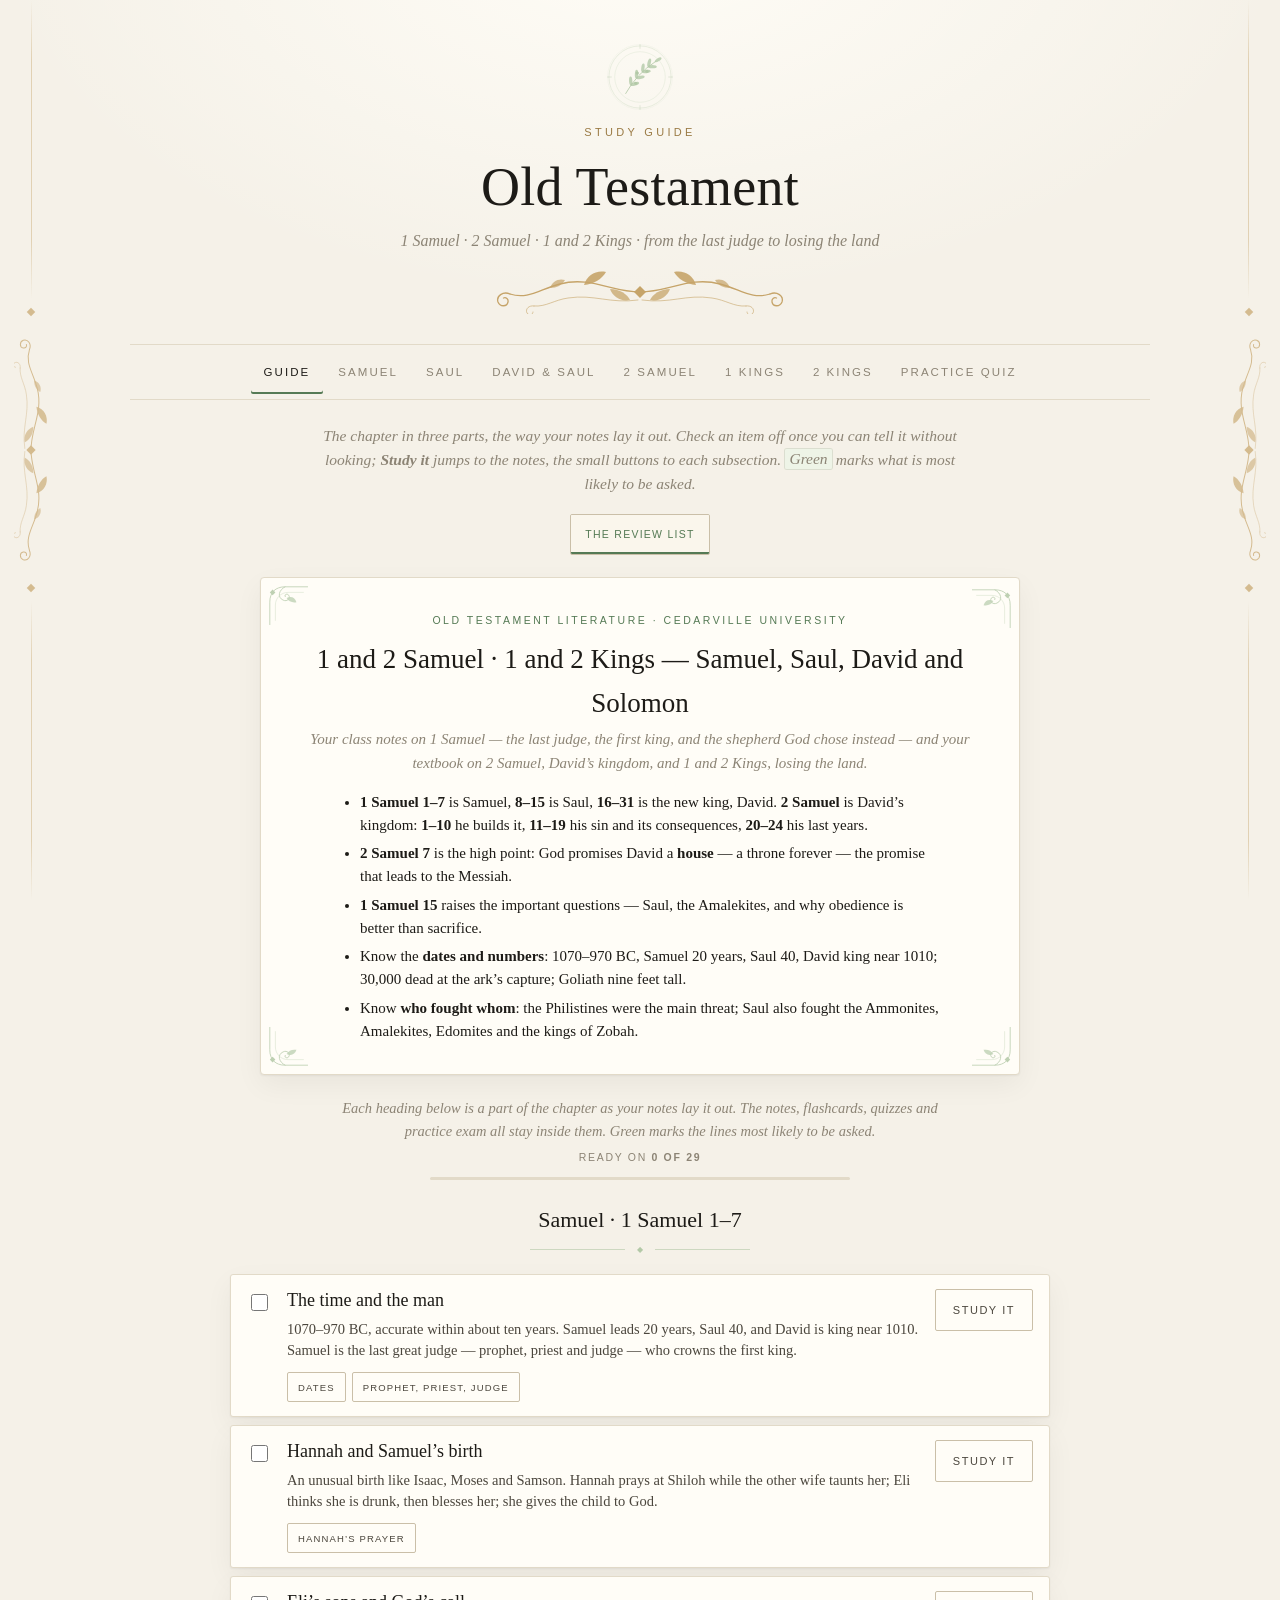
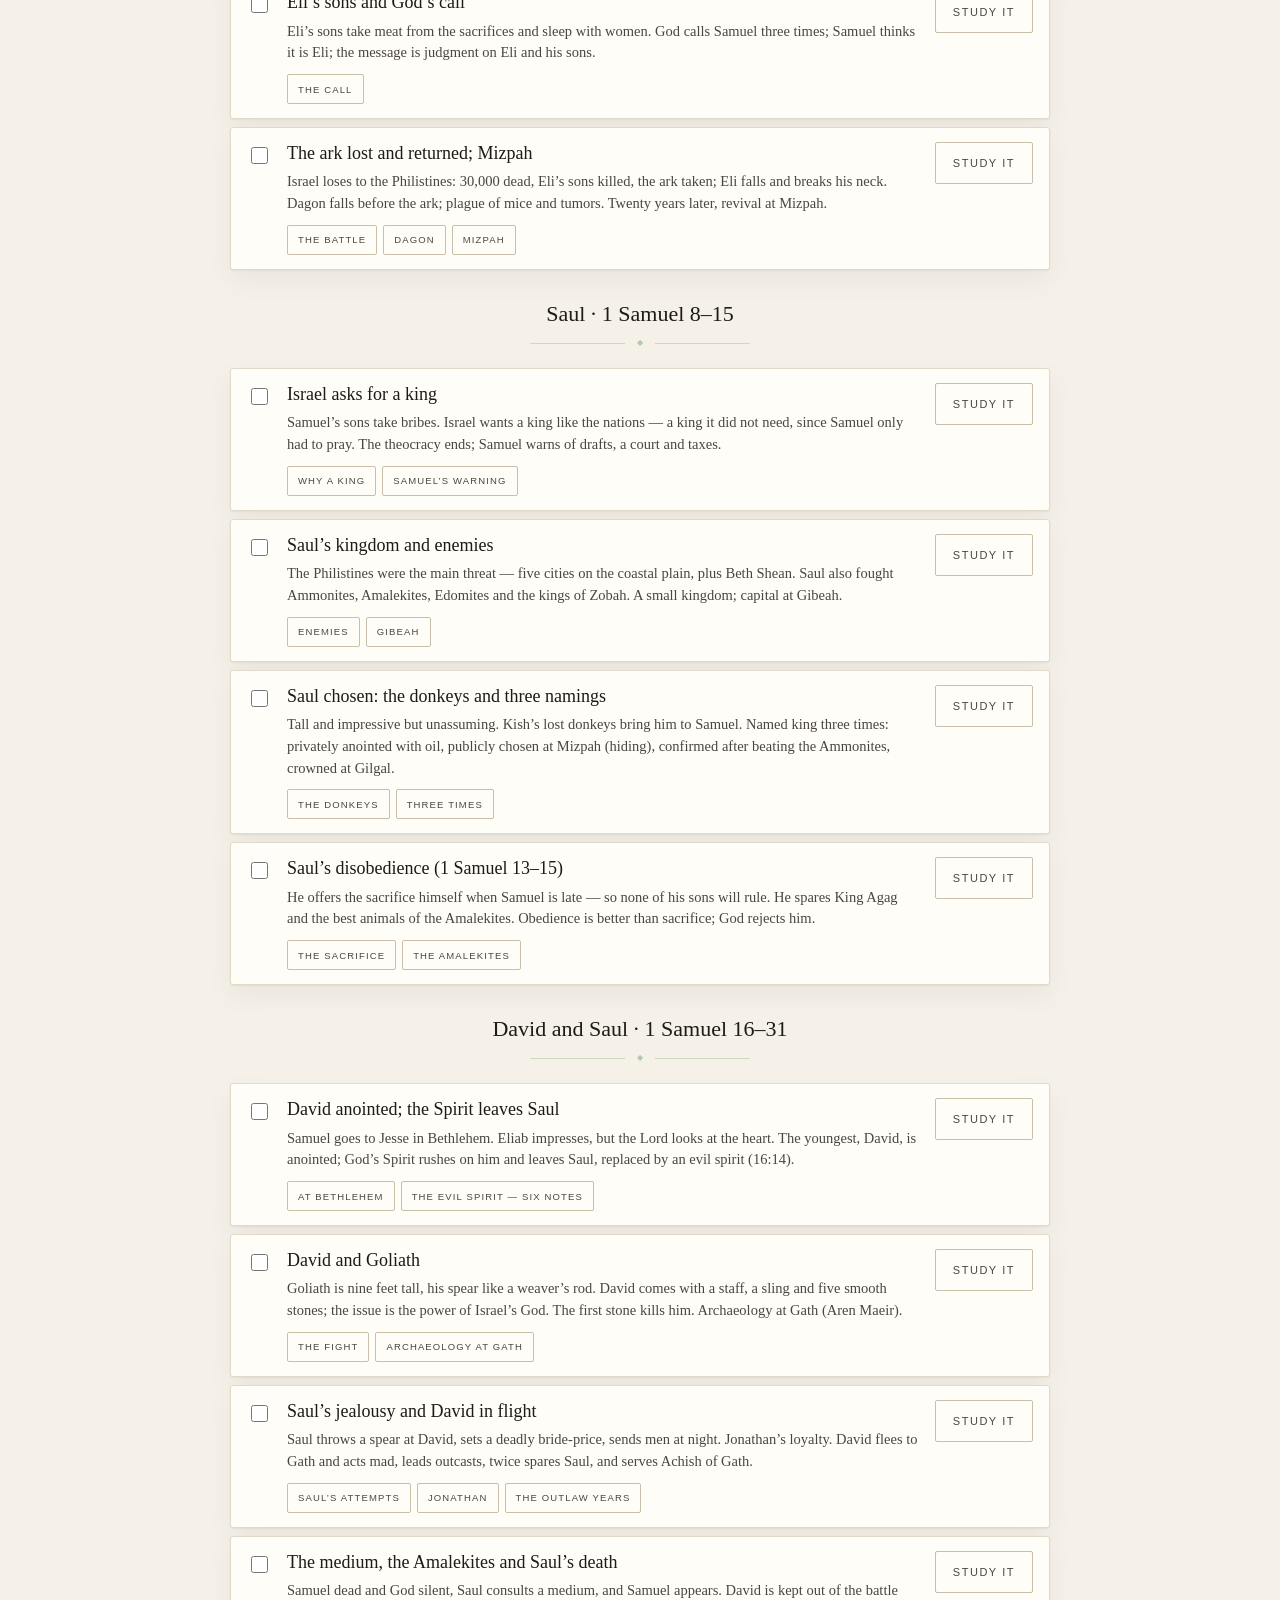
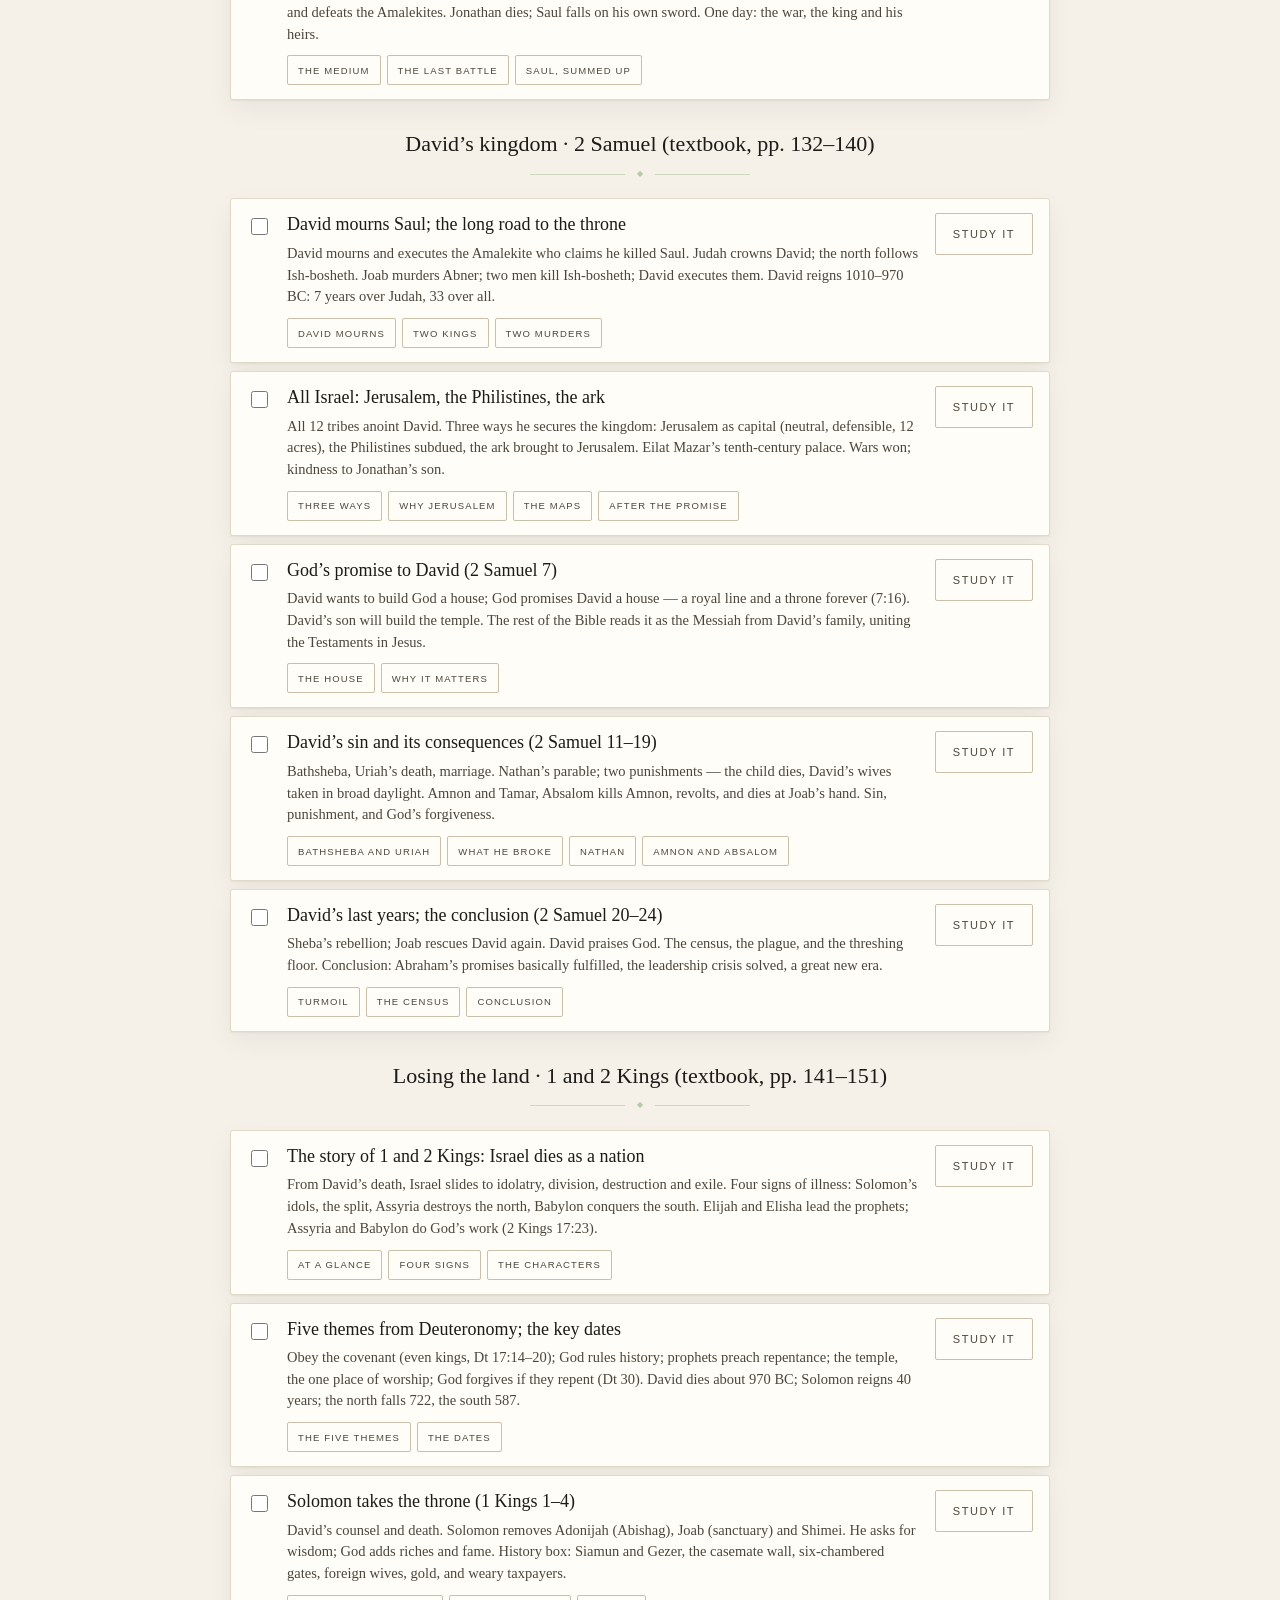
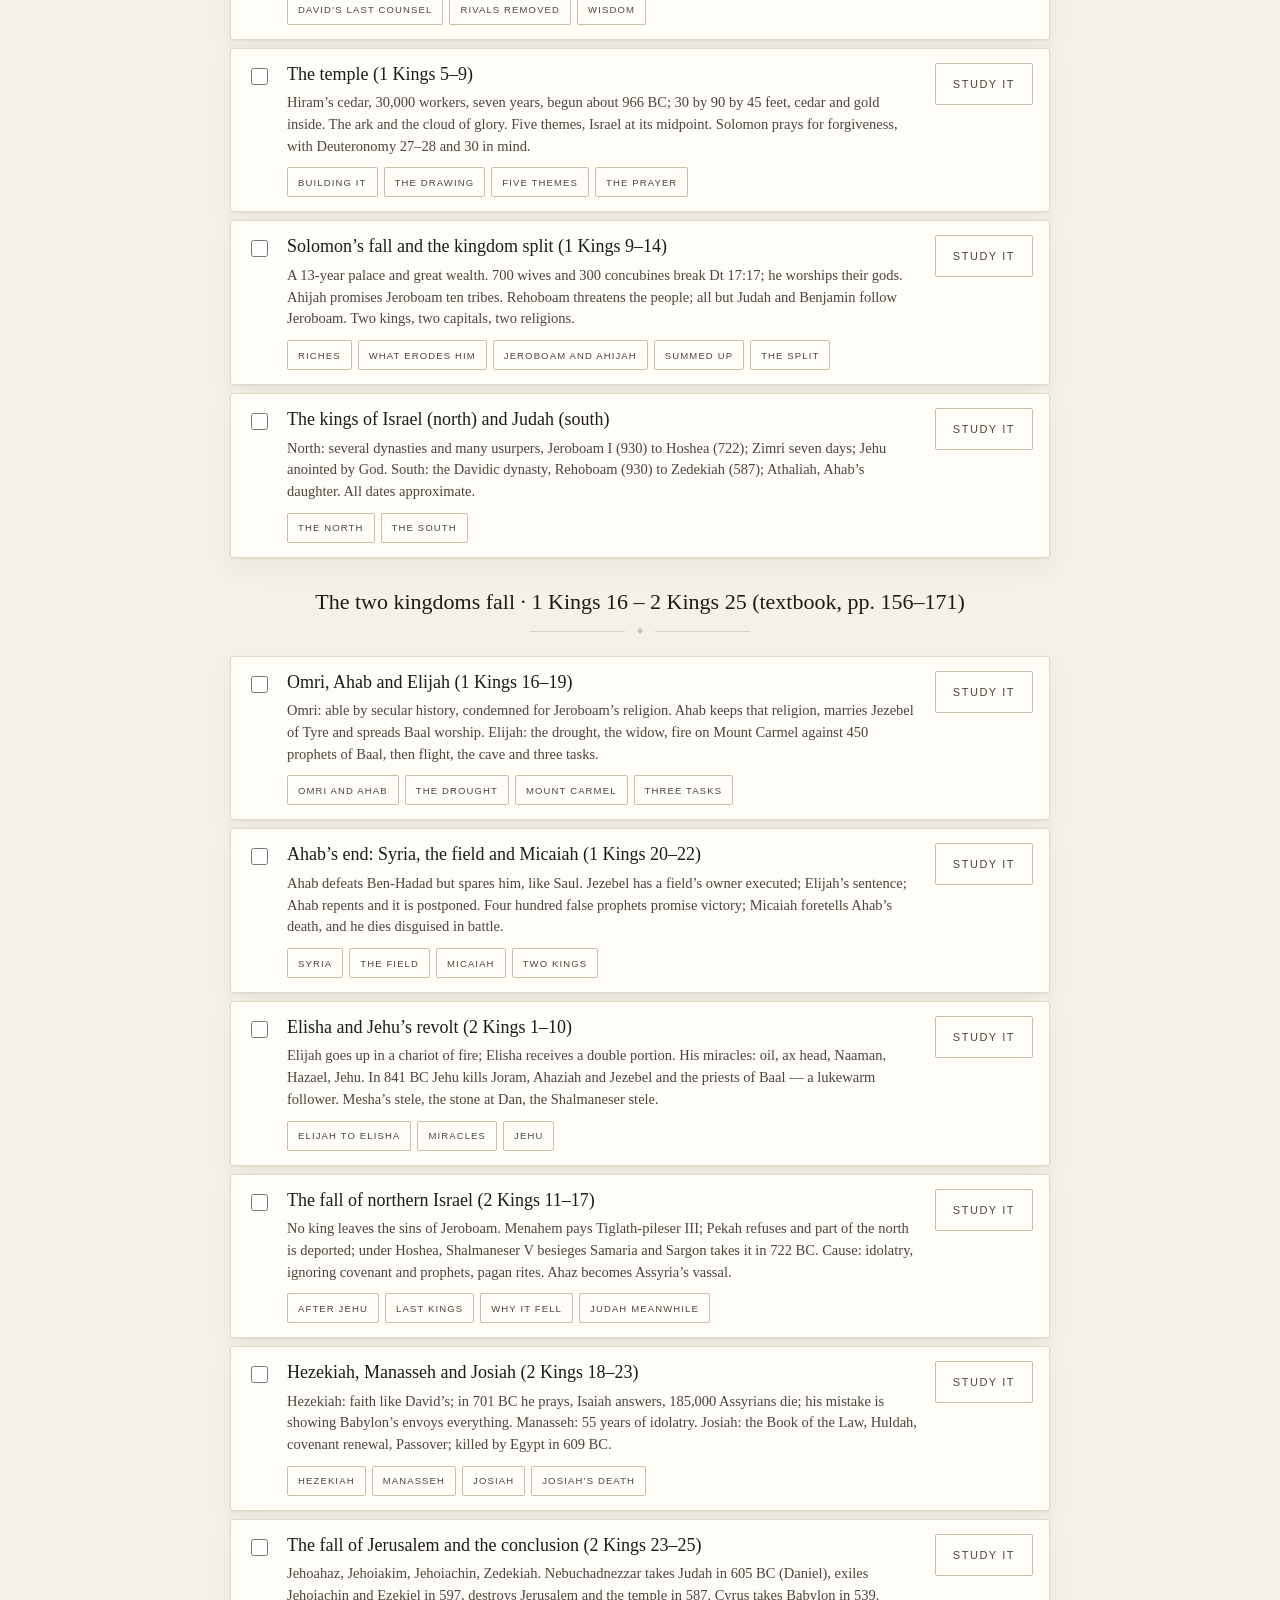
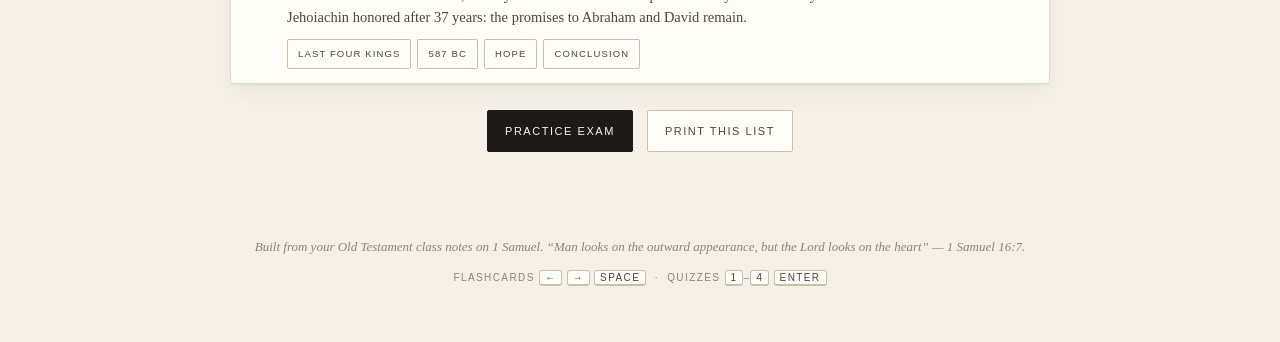
==== commit 438df70f: "New chapter: 1 and 2 Kings part two (textbook pp. 156-171): Elijah to the fall of Jerusalem, four hi" ====
--- a/index.html
+++ b/index.html
@@ -539,6 +539,7 @@
     <button class="topic-btn" role="tab" data-topic="s3" aria-selected="false">David &amp; Saul</button>
     <button class="topic-btn" role="tab" data-topic="s4" aria-selected="false">2 Samuel</button>
     <button class="topic-btn" role="tab" data-topic="s5" aria-selected="false">1 Kings</button>
+    <button class="topic-btn" role="tab" data-topic="s6" aria-selected="false">2 Kings</button>
     <button class="topic-btn" role="tab" data-topic="exam" aria-selected="false">Practice Quiz</button>
   </nav>
 
@@ -646,6 +647,25 @@
       </div>
       <div class="panel" data-panel="s5/match" hidden><p class="hint">Tap a name, then the line that goes with it.</p><div id="s5Match"></div></div>
       <div class="panel" data-panel="s5/quiz" hidden><p class="hint">Multiple choice, true/false and application questions. Keys <kbd>1</kbd>&ndash;<kbd>4</kbd> answer, <kbd>Enter</kbd> moves on.</p><div id="s5Quiz"></div></div>
+    </section>
+
+    <!-- ================= THE TWO KINGDOMS FALL ================= -->
+    <section class="topic" id="topic-s6" hidden>
+      <p class="intro">The rest of 1 and 2 Kings, from your textbook (pp. 156&ndash;171): Ahab and Elijah, Micaiah, Elisha and Jehu, the fall of northern Israel in 722 BC, Hezekiah and Josiah, and the fall of Jerusalem in 587 BC.</p>
+      <div class="modes"><div class="seg" data-modes="s6">
+        <button type="button" data-mode="notes" aria-pressed="true">Notes</button>
+        <button type="button" data-mode="cards" aria-pressed="false">Flashcards</button>
+        <button type="button" data-mode="match" aria-pressed="false">Match</button>
+        <button type="button" data-mode="quiz" aria-pressed="false">Quiz</button>
+      </div></div>
+      <div class="panel" data-panel="s6/notes"><div id="s6Notes"></div></div>
+      <div class="panel" data-panel="s6/cards" hidden>
+        <p class="hint">Front: the name or the question. Back: the answer and where it sits in the notes. Space flips, arrows move.</p>
+        <div class="toolbar"><span class="label">Deck</span><div class="seg" data-decks="s6"></div><button class="btn" type="button" data-shuffle="s6">Shuffle deck</button></div>
+        <div id="s6Cards"></div>
+      </div>
+      <div class="panel" data-panel="s6/match" hidden><p class="hint">Tap a name, then the line that goes with it.</p><div id="s6Match"></div></div>
+      <div class="panel" data-panel="s6/quiz" hidden><p class="hint">Multiple choice, true/false and application questions. Keys <kbd>1</kbd>&ndash;<kbd>4</kbd> answer, <kbd>Enter</kbd> moves on.</p><div id="s6Quiz"></div></div>
     </section>
 
     <!-- ================= PRACTICE EXAM ================= -->
@@ -765,7 +785,27 @@
    subs:[["Riches", "s5-wealth"], ["What erodes him", "s5-wives"], ["Jeroboam and Ahijah", "s5-jeroboam"], ["Summed up", "s5-verdict"], ["The split", "s5-split"]]},
   {id:"g5-kings", t:"The kings of Israel (north) and Judah (south)", a:"s5-kings",
    short:"North: several dynasties and many usurpers, Jeroboam I (930) to Hoshea (722); Zimri seven days; Jehu anointed by God. South: the Davidic dynasty, Rehoboam (930) to Zedekiah (587); Athaliah, Ahab’s daughter. All dates approximate.",
-   subs:[["The north", "s5-north"], ["The south", "s5-south"]]}]}
+   subs:[["The north", "s5-north"], ["The south", "s5-south"]]}]},
+
+ {h:"The two kingdoms fall · 1 Kings 16 – 2 Kings 25 (textbook, pp. 156–171)", tp:"s6", items:[
+  {id:"g6-elijah", t:"Omri, Ahab and Elijah (1 Kings 16–19)", a:"s6-elijah",
+   short:"Omri: able by secular history, condemned for Jeroboam’s religion. Ahab keeps that religion, marries Jezebel of Tyre and spreads Baal worship. Elijah: the drought, the widow, fire on Mount Carmel against 450 prophets of Baal, then flight, the cave and three tasks.",
+   subs:[["Omri and Ahab", "s6-omri"], ["The drought", "s6-drought"], ["Mount Carmel", "s6-carmel"], ["Three tasks", "s6-cave"]]},
+  {id:"g6-ahab", t:"Ahab’s end: Syria, the field and Micaiah (1 Kings 20–22)", a:"s6-ahab",
+   short:"Ahab defeats Ben-Hadad but spares him, like Saul. Jezebel has a field’s owner executed; Elijah’s sentence; Ahab repents and it is postponed. Four hundred false prophets promise victory; Micaiah foretells Ahab’s death, and he dies disguised in battle.",
+   subs:[["Syria", "s6-syria"], ["The field", "s6-field"], ["Micaiah", "s6-micaiah"], ["Two kings", "s6-two"]]},
+  {id:"g6-elisha", t:"Elisha and Jehu’s revolt (2 Kings 1–10)", a:"s6-elisha",
+   short:"Elijah goes up in a chariot of fire; Elisha receives a double portion. His miracles: oil, ax head, Naaman, Hazael, Jehu. In 841 BC Jehu kills Joram, Ahaziah and Jezebel and the priests of Baal — a lukewarm follower. Mesha’s stele, the stone at Dan, the Shalmaneser stele.",
+   subs:[["Elijah to Elisha", "s6-double"], ["Miracles", "s6-miracles"], ["Jehu", "s6-jehu"]]},
+  {id:"g6-north", t:"The fall of northern Israel (2 Kings 11–17)", a:"s6-north",
+   short:"No king leaves the sins of Jeroboam. Menahem pays Tiglath-pileser III; Pekah refuses and part of the north is deported; under Hoshea, Shalmaneser V besieges Samaria and Sargon takes it in 722 BC. Cause: idolatry, ignoring covenant and prophets, pagan rites. Ahaz becomes Assyria’s vassal.",
+   subs:[["After Jehu", "s6-jeroboam2"], ["Last kings", "s6-last"], ["Why it fell", "s6-why"], ["Judah meanwhile", "s6-judah8"]]},
+  {id:"g6-reform", t:"Hezekiah, Manasseh and Josiah (2 Kings 18–23)", a:"s6-reform",
+   short:"Hezekiah: faith like David’s; in 701 BC he prays, Isaiah answers, 185,000 Assyrians die; his mistake is showing Babylon’s envoys everything. Manasseh: 55 years of idolatry. Josiah: the Book of the Law, Huldah, covenant renewal, Passover; killed by Egypt in 609 BC.",
+   subs:[["Hezekiah", "s6-hezekiah"], ["Manasseh", "s6-manasseh"], ["Josiah", "s6-josiah"], ["Josiah’s death", "s6-jdeath"]]},
+  {id:"g6-fall", t:"The fall of Jerusalem and the conclusion (2 Kings 23–25)", a:"s6-fall",
+   short:"Jehoahaz, Jehoiakim, Jehoiachin, Zedekiah. Nebuchadnezzar takes Judah in 605 BC (Daniel), exiles Jehoiachin and Ezekiel in 597, destroys Jerusalem and the temple in 587. Cyrus takes Babylon in 539. Jehoiachin honored after 37 years: the promises to Abraham and David remain.",
+   subs:[["Last four kings", "s6-four"], ["587 BC", "s6-587"], ["Hope", "s6-hope"], ["Conclusion", "s6-conclusion"]]}]}
 ]};
 
 /* ================================================================ Samuel, 1 Samuel 1–7
@@ -1748,6 +1788,325 @@
  {tp:"s5",sec:"g5-kings",ap:true,t:"mc",q:"A chart shows two kings ruling at once for a few years, father and son. What does the textbook call that?",a:"A coregency",w:["A usurpation","A dynasty","A civil war"],e:"For example Asa with Jehoshaphat, 872–869 BC."}
 ]);
 
+/* ================================================================ 1 and 2 Kings, part two: the two kingdoms fall
+   From her textbook, Old Testament Survey, chapter 7, pp. 156–171 (photos; pp. 152–155 were not
+   among them): Omri and Ahab, Elijah, Micaiah, Elisha, Jehu's revolt, the fall of northern Israel
+   (722 BC), Hezekiah, Manasseh, Josiah, the fall of Jerusalem (587 BC), the conclusion, the four
+   "For Greater Historical Understanding" boxes and the four maps. Nothing was underlined on
+   these pages, so the green marks are the lines a quiz is most likely to ask.                  */
+CH.s6 = {n:6, title:"The two kingdoms fall", short:"2 Kings", ref:"1 Kings 16 – 2 Kings 25",
+ notes:[
+  {id:"s6-elijah", h:"Omri, Ahab and Elijah (1 Kings 16–19)", body:
+   '<div class="point"><b>The point</b><p>1 and 2 Kings judge kings by <b>spiritual</b> standards, not political ones. <mark>Ahab “did more evil in the eyes of the Lord than any of those before him”</mark>, so <mark>God sends a prophet to oppose him</mark>. On <b>Mount Carmel</b> Elijah shows that <mark>only Yahweh controls nature — Baal has no power at all</mark>.</p><p class="able"><b>Be able to</b> give the three reasons Ahab is so evil, tell the Mount Carmel story in order, and name the three tasks God gives Elijah.</p></div>'+
+   '<h3 class="sub" id="s6-omri">Omri and Ahab</h3>'+
+   '<ul><li><mark><b>Secular history</b> portrays <b>Omri</b> as an able and effective monarch; 1 Kings 16:25–26 denounces him for practicing <b>Jeroboam’s illegitimate religion</b>.</mark> His idolatry overshadows everything else and hastens the nation’s death. Omri’s sons dominate the story until 2 Kings 10.</li>'+
+   '<li><mark>Why Ahab is so evil (16:30–33):</mark><ol><li>He <mark>continues <b>Jeroboam’s religion</b></mark>.</li><li>He <mark>marries <b>Jezebel of Tyre</b>, who worships Baal</mark>.</li><li>He <mark><b>spreads Baal worship</b></mark>.</li></ol></li>'+
+   '<li>God responds by sending a prophet. <mark><b>Elijah, Micaiah and Elisha</b> withstand Ahab and his sons</mark> until no one from Omri’s family rules northern Israel.</li></ul>'+
+   '<div class="exam-tip"><b>For greater historical understanding</b><ul>'+
+   '<li><mark>Ahab fought the Assyrians at <strong>Qarqar in 853 BC</strong>.</mark> By the Annals of Shalmaneser III he led <strong>2,000 chariots and 10,000 soldiers</strong>.</li>'+
+   '<li>Ahab and Jehoshaphat then joined forces against Aram/Damascus. <mark>Ahab lost his life in battle with the <strong>Arameans</strong></mark>, who harassed the northern kingdom for much of the late ninth century BC.</li></ul></div>'+
+   '<h3 class="sub" id="s6-drought">The drought and the widow (1 Kings 17)</h3>'+
+   '<ul><li>Elijah bursts on the scene in 17:1: because of Ahab’s sins <mark>there will be <b>no rain</b> “except at my word”</mark>.</li>'+
+   '<li>God provides for Elijah by miraculous means (17:5–6) and through <mark>the hospitality of a <b>widow</b></mark>. He <mark>multiplies her food and <b>raises her son from the dead</b></mark> (17:14–23).</li>'+
+   '<li>She says: “Now I know that you are a man of God, and the word of God in your mouth is true” (17:24). <mark>That echoes Moses’ standards for a prophet (<b>Dt 18:14–22</b>): doing God’s work and speaking God’s word accurately.</mark></li></ul>'+
+   '<h3 class="sub" id="s6-carmel">Mount Carmel (1 Kings 18)</h3>'+
+   '<ol><li>After <mark><b>three years</b> of drought</mark>, Ahab calls Elijah the “<mark><b>troubler of Israel</b></mark>” (18:17). Elijah answers that the king is the troubler, because he and his father rejected God and served Baal.</li>'+
+   '<li>Elijah proposes a duel on <mark><b>Mount Carmel</b>: whichever deity answers with <b>fire from heaven</b> is sovereign</mark> (18:19–24).</li>'+
+   '<li><mark><b>450 prophets of Baal</b>, all supported and fed by Jezebel</mark>, put a bull on an altar and pray, shout and dance for half a day. <b>Baal does not answer.</b> Elijah taunts them: maybe Baal is asleep, or busy. They cut themselves with knives; still nothing.</li>'+
+   '<li>Elijah has <mark>the altar <b>soaked with water three times</b></mark> (18:30–35) and prays. <mark>Fire falls, burns the sacrifice, scorches the earth and evaporates the water</mark> (18:38).</li>'+
+   '<li><mark>The people confess that <b>the Lord is God</b></mark> (18:39). Baal’s prophets are killed (18:40), and Elijah predicts <b>rain</b> (18:41–45).</li></ol>'+
+   '<p><mark>Baal, who supposedly rules nature and makes crops grow, is proven a fraud. Only Yahweh can cause rain or drought.</mark></p>'+
+   '<h3 class="sub" id="s6-cave">Jezebel’s threat and the three tasks (1 Kings 19)</h3>'+
+   '<ul><li>Jezebel threatens Elijah’s life, and <mark>he runs deep into the desert</mark> (19:3–8) — he has gotten fire from heaven, but he is afraid of the queen. He hides in a <b>cave</b> and complains to God (19:10).</li>'+
+   '<li>Yahweh promises to protect him and gives him <mark><b>three tasks</b>: anoint <b>Hazael</b> king of Syria, <b>Jehu</b> king of Israel, and <b>Elisha</b> to be prophet in his place</mark> (19:15–17).</li>'+
+   '<li>Elijah makes Elisha his successor (19:19–21). <mark><b>Elisha</b> eventually performs the other two tasks.</mark></li></ul>'},
+
+  {id:"s6-ahab", h:"Ahab’s end: Syria, the field and Micaiah (1 Kings 20–22)", body:
+   '<div class="point"><b>The point</b><p>Even when God blesses Ahab, <mark>the king refuses to obey</mark>. A <mark>naked act of oppression — taking a man’s field and his life —</mark> brings God’s sentence on Ahab and Jezebel. <mark>The words of God’s prophets never fail.</mark></p><p class="able"><b>Be able to</b> tell the story of the field, what Elijah predicted, and how Micaiah differed from the four hundred prophets.</p></div>'+
+   '<h3 class="sub" id="s6-syria">War with Syria (1 Kings 20)</h3>'+
+   '<ul><li>Syria wages war constantly against Ahab. <mark>God lets Ahab defeat Syria and its king <b>Ben-Hadad</b></mark> (20:1–31).</li>'+
+   '<li><mark>Like <b>Saul</b>, Ahab spares the enemy king</mark> (20:32–34). A prophet condemns this and predicts that <b>the Syrians will someday kill the king</b> (20:42).</li></ul>'+
+   '<h3 class="sub" id="s6-field">The field (1 Kings 21)</h3>'+
+   '<ol><li>Ahab wants to buy a field; <mark>the owner refuses to sell</mark> (21:1–3). The king goes home and pouts.</li>'+
+   '<li><mark><b>Jezebel</b> hires men to tell lies about the owner and has him <b>executed</b></mark> (21:7–14), then takes the field.</li>'+
+   '<li>Such acts were not unusual for foreign kings, but <mark>Israel’s land belonged to the <b>12 tribes</b> (Jos 13–21), not to kings</mark>.</li>'+
+   '<li><mark>Elijah: Ahab and Jezebel will die where their victim died, and <b>dogs will lick up their blood</b></mark> (21:19). Ahab’s descendants will be cut off (21:20–24).</li>'+
+   '<li><mark>Ahab <b>repents</b>, so God <b>postpones</b> the punishment</mark> (21:28–29). Jezebel offers no apology.</li></ol>'+
+   '<h3 class="sub" id="s6-micaiah">Micaiah and Ahab’s death (1 Kings 22)</h3>'+
+   '<ul><li>Three years later, <mark>for once both halves of Israel fight together</mark>, against Syria (22:1–3). Ahab’s fellow king is <b>Jehoshaphat</b> of Judah, who asks to consult the prophets first.</li>'+
+   '<li><mark><b>Four hundred false prophets</b> say they will win</mark> (22:4–6). Jehoshaphat is unconvinced, so Ahab sends for <mark><b>Micaiah</b>, a true prophet <b>imprisoned for opposing Ahab</b></mark>.</li>'+
+   '<li><mark>Micaiah predicts disaster for Israel and death for Ahab</mark>, and calls the other prophets liars (22:10–28).</li>'+
+   '<li><mark>Ahab <b>disguises himself</b> in battle but dies anyway</mark> (22:29–40).</li></ul>'+
+   '<h3 class="sub" id="s6-two">Two different kings</h3>'+
+   '<ul><li><mark>Ahab expands baalism; Jehoshaphat rids the land of male shrine prostitutes</mark> (22:46). Jehoshaphat values the prophets’ opinions; Ahab wants to be told what he wants to hear.</li>'+
+   '<li><mark>Neither removes the local shrines, the “<b>high places</b>”.</mark> One harms Israel far more than the other, but both contribute to the nations’ downfall.</li></ul>'},
+
+  {id:"s6-elisha", h:"Elisha and Jehu’s revolt (2 Kings 1–10)", body:
+   '<div class="point"><b>The point</b><p><mark>Elisha replaces Elijah as God’s most prominent representative</mark> and receives a <b>double portion</b> of his spirit. His miracles prove once more that <mark><b>Yahweh rules history</b></mark>. In <b>841 BC</b> he appoints <b>Jehu</b>, who destroys Omri’s house — yet <mark>an idolatrous king has only been replaced by a <b>lukewarm follower</b> of Yahweh</mark>.</p><p class="able"><b>Be able to</b> give examples of Elisha’s miracles by kind, tell what Jehu did in order, and say what the three inscriptions outside the Bible show.</p></div>'+
+   '<h3 class="sub" id="s6-double">From Elijah to Elisha (2 Kings 1–2)</h3>'+
+   '<ul><li>After predicting the death of Ahab’s successor, <b>Ahaziah</b> (2 Kings 1), <mark>Elijah goes to heaven in a <b>chariot of fire</b></mark> (2:11–12).</li>'+
+   '<li>First <mark>Elisha asks for a “<b>double portion</b>” of Elijah’s spirit, and God grants it</mark> (2:9–10).</li>'+
+   '<li>Elijah became the <b>model for godly prophets</b> (see Mal 4:1–6).</li></ul>'+
+   '<h3 class="sub" id="s6-miracles">Elisha’s miracles</h3>'+
+   '<div class="tblwrap"><table class="tbl n0"><tr><th>Kind</th><th>Examples</th></tr>'+
+   '<tr><td>Practical, everyday</td><td>Heals water (2:19–21); <mark>multiplies a widow’s <b>oil</b> to pay her debts</mark> (4:1–7); feeds a crowd with a few loaves (4:38–44); <mark>makes a lost <b>ax head float</b></mark> (6:1–7)</td></tr>'+
+   '<tr><td>Personal</td><td>Calls <b>bears</b> out of the woods to maul a mob of young men who menace him (2:23–25)</td></tr>'+
+   '<tr><td>Healing</td><td>Raises a friend’s son from the dead (4:8–36); <mark>cleanses the Syrian <b>Naaman’s leprosy</b></mark> (5:1–26)</td></tr>'+
+   '<tr><td>Political and military</td><td>The Moabite rebellion (3:1–27); trapping the Syrian army (6:8–23); <mark>predicts <b>Hazael</b> will succeed Ben-Hadad as king of Syria</mark> (8:7–15); <mark>anoints <b>Jehu</b></mark> (9:1–13)</td></tr></table></div>'+
+   '<p><mark>Elisha proves a worthy successor: in many ways his career <b>surpasses</b> Elijah’s.</mark> God used both men to encourage Israel to repent.</p>'+
+   '<h3 class="sub" id="s6-jehu">Jehu’s revolt (2 Kings 9–10)</h3>'+
+   '<ol><li><mark>In <b>841 BC</b> Elisha appoints <b>Jehu</b>, northern Israel’s army commander, king</mark> (9:1–13) — about 10 years after Ahab’s death. On the map he is anointed at <b>Ramoth-gilead</b>.</li>'+
+   '<li><mark>Jehu kills both kings: <b>Joram</b> of northern Israel and <b>Ahaziah</b> of Judah</mark> (9:14–29).</li>'+
+   '<li><mark>He orders <b>Jezebel</b> slain</mark>; she stays proud and defiant to the end (9:30–37). On the map this is at <b>Jezreel</b>.</li>'+
+   '<li>He slaughters all the remaining descendants of Omri (10:1–17).</li>'+
+   '<li><mark>He lures the <b>priests of Baal</b> to a temple and executes them all</mark> (10:18–27).</li></ol>'+
+   '<p><mark>Jehu does not worship idols, yet he does not follow the Lord’s law carefully</mark> (10:28–31). <mark><b>Seven decades</b> (about 885–814 BC) pass between Omri’s rise and Jehu’s death</mark>: the north worships Baal and keeps Jeroboam’s religion; Judah transgresses less but still tolerates idolatry.</p>'+
+   '<div class="exam-tip"><b>For greater historical understanding</b><ul>'+
+   '<li><mark>King <strong>Mesha of Moab</strong> rebelled against Joram.</mark> When his life was spared he set up a <strong>stele</strong> praising his god <strong>Chemosh</strong> — evidence outside the Bible for 2 Kings 3. It also mentions <strong>Omri</strong>.</li>'+
+   '<li>Jehu, the son of Nimshi, was one of Joram’s chariot commanders.</li>'+
+   '<li><mark><strong>Athaliah</strong>, Ahaziah’s mother, killed all the royal males — even her own grandchildren — and ruled as queen of Judah.</mark> She missed the infant <mark><strong>Joash</strong>, who was raised and put on the throne by the priest <strong>Jehoiada</strong></mark>.</li>'+
+   '<li>Jehu was harassed by <strong>Hazael</strong>, king of Damascus. <mark>Hazael’s stone at <strong>Dan</strong>, in Aramaic, is the earliest mention of King David outside the Bible — “<strong>house of David</strong>”.</mark></li>'+
+   '<li><mark>The <strong>Shalmaneser III stele</strong> may be the only existing depiction of an Israelite king: Jehu (or his ambassador) bows, bringing tribute as a vassal.</mark></li>'+
+   '<li>Later Israel and Judah gained strength under <mark><strong>Jeroboam II</strong> (Jehu’s great grandson) and <strong>Uzziah</strong> (Joash’s grandson)</mark>, together ruling most of Solomon’s old territory, from the Euphrates to Egypt. After their deaths both kingdoms declined.</li></ul></div>'},
+
+  {id:"s6-north", h:"The fall of northern Israel (2 Kings 11–17)", body:
+   '<div class="point"><b>The point</b><p>No northern king turns from “<b>the sins of the house of Jeroboam</b>”. <b>Assyria</b> arrives, and in <mark><b>722 BC</b> Samaria falls and the ten northern tribes cease to function as a nation</mark>. <mark>Political mistakes were made, but <b>spiritual errors</b> cause the downfall.</mark></p><p class="able"><b>Be able to</b> name the Assyrian kings in order with what each did, the last kings of the north, and the three reasons 2 Kings 17 gives for the fall.</p></div>'+
+   '<h3 class="sub" id="s6-jeroboam2">After Jehu</h3>'+
+   '<ul><li>Four of Jehu’s descendants rule after him; <mark>none serves Yahweh fully</mark>.</li>'+
+   '<li><mark><b>Jeroboam II</b> enjoys military and economic success</mark> (14:28), but the author judges him by <b>spiritual</b> standards, and there he fails. God lets <b>Syria</b> oppress the north (13:3).</li></ul>'+
+   '<h3 class="sub" id="s6-last">The last kings and Assyria</h3>'+
+   '<div class="tblwrap"><table class="tbl n0"><tr><th>King of Israel</th><th>What happens</th></tr>'+
+   '<tr><td><b>Menahem</b> (10 years)</td><td>Replaces Shallum, whom he assassinates. <mark>Assyria marches toward Israel about <b>740 BC</b> under <b>Tiglath-pileser III</b> (745–727); Menahem <b>pays a huge sum</b></mark> to keep it away (15:19–20).</td></tr>'+
+   '<tr><td><b>Pekahiah</b> (2 years)</td><td>Murdered by Pekah (15:23–26).</td></tr>'+
+   '<tr><td><b>Pekah</b></td><td><mark><b>Refuses to pay.</b> Tiglath conquers portions of the north and <b>deports</b> some people to Assyria</mark> (15:29). The covenant curses of <b>Leviticus 26</b> and <b>Deuteronomy 27–28</b> have begun.</td></tr>'+
+   '<tr><td><b>Hoshea</b>, the last king</td><td>Assassinates Pekah (15:30) and keeps refusing Assyria (17:4). <mark><b>Shalmaneser V</b> (727–722) lays siege to <b>Samaria</b>; he dies first, and in <b>722 BC Sargon</b> (722–705) finishes the conquest.</mark> Many are killed, enslaved or deported (17:6).</td></tr></table></div>'+
+   '<h3 class="sub" id="s6-why">Why it fell (2 Kings 17)</h3>'+
+   '<ol><li><mark><b>Idolatry</b></mark> (17:8–12)</li><li><mark><b>Disregard of the covenant and of the prophets</b></mark> (17:13–15)</li><li><mark><b>Pagan religious rites</b></mark> (17:16–17)</li></ol>'+
+   '<p>The 10 northern tribes cease to function as a nation (17:18). <mark>Judah and Benjamin will soon join them, since they are no more righteous</mark> (17:19–20). Once more the prophets’ predictions prove true (17:23): Yahweh is the <b>Lord of history</b> and the covenant God of Israel.</p>'+
+   '<h3 class="sub" id="s6-judah8">Judah meanwhile (812–722 BC)</h3>'+
+   '<ul><li>Slightly better leadership: <mark><b>Joash</b> repairs the temple</mark> (12:1–18); his son <b>Amaziah</b> does right (14:3). Both fail to remove the places outside Jerusalem where sacrifices are made.</li>'+
+   '<li><mark><b>Ahaz</b> worships idols and robs the temple to pacify the Assyrians</mark> (16:2–18).</li></ul>'+
+   '<div class="exam-tip"><b>For greater historical understanding</b><ul>'+
+   '<li><mark>In 735–734 BC <strong>Rezin of Damascus</strong> and <strong>Pekah of Israel</strong> tried to force Ahaz to join them against Assyria.</mark></li>'+
+   '<li><mark><strong>Isaiah</strong> told Ahaz to ask for a sign. He declined, and Isaiah gave the sign of the virgin-born <strong>Immanuel</strong> (Is 7:14).</mark></li>'+
+   '<li><mark>Instead of trusting Yahweh, Ahaz appealed to the Assyrian king and became his <strong>vassal</strong>.</mark> Tiglath-pileser III then defeated and deported Damascus and the northern kingdom.</li>'+
+   '<li>On the map: Tiglath-pileser campaigned against the <strong>Philistines (734)</strong>, <strong>Israel (733)</strong> and <strong>Damascus (732)</strong>.</li>'+
+   '<li>Hezekiah later rebelled, and <strong>Sennacherib</strong> conquered all Judah’s cities except Jerusalem. <mark><strong>Ashurbanipal</strong>, Assyria’s last great king, conquered Egypt in 660 BC</mark>; after his death the Babylonians, Medes and Elamites conquered Assyria.</li></ul></div>'},
+
+  {id:"s6-reform", h:"Hezekiah, Manasseh and Josiah (2 Kings 18–23)", body:
+   '<div class="point"><b>The point</b><p>Before Judah disintegrates, <mark>two significant kings try to lead religious renewal: <b>Hezekiah</b> and <b>Josiah</b></mark>. Between them comes <b>Manasseh</b>, whose sins confirm God’s decision. <mark>When Josiah dies, Israel’s last great hope is gone: <b>judgment is now inevitable</b>.</mark></p><p class="able"><b>Be able to</b> tell the Sennacherib crisis, Hezekiah’s one mistake, what Manasseh did, and Josiah’s reform from the Book of the Law to his death.</p></div>'+
+   '<h3 class="sub" id="s6-hezekiah">Hezekiah (about 715–687 BC)</h3>'+
+   '<ul><li>Almost unqualified praise (18:1–8): <mark>his faith is like <b>David’s</b> — he worships only Yahweh and <b>destroys all idols</b></mark>, obeys Moses’ law, and <mark>stops his father Ahaz’s policy of paying tribute to Assyria</mark> (18:7).</li>'+
+   '<li>Faithfulness does not bring an easy life. <mark>Assyria captures all the fortified towns <b>except Jerusalem</b></mark> (18:13). Like Ahaz, Hezekiah <b>strips the temple</b> of silver and gold to buy them off (18:13–16).</li>'+
+   '<li>It is not enough: an army comes to Jerusalem and demands surrender (18:17), <mark>probably in <b>701 BC</b></mark>. The Assyrians even claim Yahweh sent them.</li>'+
+   '<li><mark>Hezekiah goes to the <b>temple to pray</b> and sends to the prophet <b>Isaiah</b></mark> (19:1–4). He bases his request on <mark>concern for <b>God’s honor</b></mark> — much like David before Goliath.</li>'+
+   '<li>Isaiah’s answer: <mark><b>Sennacherib</b> (705–681 BC) will hear a rumor, leave, and die at home</mark> (19:5–7). <mark>God kills <b>185,000</b> Assyrian soldiers at night</mark> (19:35–36); assassins later murder Sennacherib (19:37).</li>'+
+   '<li><b>One episode mars his career.</b> After God heals him (20:1–11), <mark>envoys come from the king of <b>Babylon</b>, and Hezekiah <b>shows them everything</b></mark> (20:12–13). <mark>Isaiah says Babylon will conquer Jerusalem someday</mark> (20:14–18).</li></ul>'+
+   '<h3 class="sub" id="s6-manasseh">Manasseh and Amon</h3>'+
+   '<ul><li><mark><b>Manasseh</b>, though Hezekiah’s son, leads the people to worship many idols</mark> (21:1–3): altars “to all the starry hosts” in the temple courts, occult practices, and <b>human sacrifice</b>.</li>'+
+   '<li>The prophets say his actions <mark>confirm God’s decision to destroy Israel</mark> (21:10–15).</li>'+
+   '<li><mark>He rules <b>55 years</b>, the longest tenure in the country’s history.</mark> <b>Amon</b> lasts two years; then Amon’s <mark><b>eight-year-old</b> son Josiah</mark> takes his place.</li></ul>'+
+   '<h3 class="sub" id="s6-josiah">Josiah (640–609 BC)</h3>'+
+   '<ol><li>He reigns <b>31 years</b>. As an adult he decides to serve Yahweh and <mark>has the <b>temple repaired</b></mark> (22:3–7).</li>'+
+   '<li><mark>The high priest finds a copy of “<b>the Book of the Law</b>”</mark> (22:8). Hearing it, Josiah realizes God must be ready to punish Israel — perhaps he heard part of <b>Deuteronomy 27–28</b>.</li>'+
+   '<li><mark>The prophetess <b>Huldah</b> tells him the nation will perish, but <b>after his death</b></mark> (22:15–20).</li>'+
+   '<li>His reform: <mark>a <b>covenant renewal</b> ceremony, as Joshua had done</mark> (23:1–3); idol worship stopped, pagan altars removed from the temple, the <b>high places</b> desecrated; witches and mediums cease.</li>'+
+   '<li><mark>He defiles <b>Jeroboam’s old altar</b>, fulfilling the unnamed prophet’s prediction in 1 Kings 13:2–3.</mark></li>'+
+   '<li><mark>He orders the people to observe the <b>Passover</b>, a much neglected festival</mark> (23:21–23).</li></ol>'+
+   '<p><mark>Without question Josiah is the <b>greatest reformer</b> the nation ever produced; the writer finds no fault with his life and work.</mark></p>'+
+   '<h3 class="sub" id="s6-jdeath">Josiah’s death</h3>'+
+   '<ul><li><mark>In <b>612 BC</b> Babylon defeated Assyria</mark>, replacing it as the region’s most powerful oppressor.</li>'+
+   '<li><mark>In <b>609 BC</b> Egypt marched through Judah to help Assyria. Josiah engages the Egyptian army and is <b>killed</b></mark> (23:29–30), for reasons the text does not state.</li></ul>'},
+
+  {id:"s6-fall", h:"The fall of Jerusalem and the conclusion (2 Kings 23–25)", body:
+   '<div class="point"><b>The point</b><p>A series of ineffective and irreligious kings follows Josiah, and in <mark><b>587 BC</b> Babylon destroys Jerusalem and the temple</mark>. <mark>This completes the loss of the promised land: what Joshua won and David developed, Israel has lost — because they <b>broke their covenant</b> with the Lord.</mark> Yet <mark><b>hope lives, even in exile</b></mark>.</p><p class="able"><b>Be able to</b> put the last four kings in order, give the dates 605, 597, 587 and 539 BC, tell what happened to Zedekiah, and explain the hope at the end.</p></div>'+
+   '<h3 class="sub" id="s6-four">The last four kings</h3>'+
+   '<div class="tblwrap"><table class="tbl n0"><tr><th>King</th><th>What happens</th></tr>'+
+   '<tr><td><b>Jehoahaz</b> (3 months)</td><td>Josiah’s son. <mark>The Egyptians replace him with their own puppet king</mark> (23:31–35).</td></tr>'+
+   '<tr><td><b>Jehoiakim</b> (11 years, 609–598)</td><td>Another son of Josiah. Forced to serve Babylon and pay tribute; <mark>when he refuses, the Babylonians oppress Israel</mark> (24:1–6).</td></tr>'+
+   '<tr><td><b>Jehoiachin</b> (3 months)</td><td>Jehoiakim’s son. <mark>Surrenders and is taken into exile in <b>597 BC</b></mark> with many of the social elite (24:8–17).</td></tr>'+
+   '<tr><td><b>Zedekiah</b> (597–587)</td><td>A third son of Josiah, Israel’s <b>last king</b>. <mark>Serves Babylon nearly a decade, then rebels — <b>political suicide</b></mark> (24:18–20).</td></tr></table></div>'+
+   '<h3 class="sub" id="s6-587">587 BC</h3>'+
+   '<ul><li>Babylon’s army surrounds Jerusalem, <mark>cuts off all food and water</mark>, and takes the city (25:1–4).</li>'+
+   '<li><mark><b>Zedekiah</b> is forced to watch the Babylonians <b>kill his sons</b>, then has his <b>eyes gouged out</b></mark> (25:7).</li>'+
+   '<li><mark>The walls are toppled; the <b>temple is looted and burned</b></mark> (25:8–17). Many Israelites are led into exile in Babylon (25:18–21).</li>'+
+   '<li>Abraham’s heirs lost their land because they broke the covenant. <mark>God delayed punishment as long as possible; the people have no one but themselves to blame.</mark></li></ul>'+
+   '<div class="exam-tip"><b>For greater historical understanding</b><ul>'+
+   '<li><mark><strong>Pharaoh Neco II</strong> killed Josiah</mark> and replaced Jehoahaz with Jehoiakim.</li>'+
+   '<li><mark><strong>Nebuchadnezzar</strong> of Babylon defeated the Egyptian army at <strong>Carchemish</strong> in 606 BC and took over Judah in <strong>605 BC</strong>, taking <strong>Daniel</strong> and his friends into captivity.</mark></li>'+
+   '<li><mark>In <strong>597 BC</strong> Jehoiachin and many of the social elite — including <strong>Ezekiel</strong> — went into exile.</mark></li>'+
+   '<li>Zedekiah rebelled in <strong>589 BC</strong>; <mark>Babylon destroyed Jerusalem and the temple in <strong>587 BC</strong></mark>. Most people were exiled, but <strong>a remnant remained</strong> in the land.</li>'+
+   '<li><mark><strong>Cyrus</strong>, king of the Persians and Medes, defeated Babylon in <strong>539 BC</strong>.</mark></li>'+
+   '<li>The small neighbors — <strong>Ammon, Moab, Edom, Philistia and Tyre</strong>: David subjugated all but <mark><strong>Tyre</strong>, which had a peaceful trading relationship</mark>. Later <mark>the <strong>Edomites and Philistines</strong> helped Babylon destroy Jerusalem and rejoiced at Judah’s downfall</mark>.</li></ul></div>'+
+   '<h3 class="sub" id="s6-hope">Hope in exile</h3>'+
+   '<ul><li><mark><b>Thirty-seven years</b> after his exile, <b>Jehoiachin</b> receives special honor in Babylon</mark> (25:27–30).</li>'+
+   '<li>A brief passage, but it suggests that <mark>God is <b>not finished with Israel</b>: the promises made to <b>Abraham and David</b> remain in effect</mark>.</li></ul>'+
+   '<h3 class="sub" id="s6-conclusion">Conclusion of the chapter</h3>'+
+   '<ul><li>Human sin led to God’s promises to <b>Abraham</b>, and those promises structure the Pentateuch.</li>'+
+   '<li><mark>Israel’s <b>covenant-breaking</b> causes them to lose the land.</mark></li>'+
+   '<li><mark>In the midst of losing the land, Israel received a pledge of an <b>eternal kingdom</b> (2 Sm 7:1–17)</mark> — the promise to David.</li>'+
+   '<li><mark><b>Promise, fulfillment, despair and hope</b> have intertwined</mark>; they are the keys to reading the Latter Prophets and the Writings.</li></ul>'}
+ ],
+ decks:[
+  {id:"terms", label:"People, places & terms", cards:[
+   ["Omri","Able by secular history; condemned in Kings for Jeroboam’s religion","g6-elijah"],
+   ["Jezebel of Tyre","Ahab’s wife, a worshiper of Baal who fed 450 of his prophets","g6-elijah"],
+   ["Qarqar, 853 BC","Where Ahab fought the Assyrians with 2,000 chariots","g6-elijah"],
+   ["The widow","Sheltered Elijah in the drought; he raised her son from the dead","g6-elijah"],
+   ["Mount Carmel","Where fire from heaven proved the Lord is God","g6-elijah"],
+   ["“Troubler of Israel”","What Ahab called Elijah","g6-elijah"],
+   ["Elijah’s three tasks","Anoint Hazael, anoint Jehu, and make Elisha prophet","g6-elijah"],
+   ["Ben-Hadad","King of Syria whom Ahab defeated and then spared","g6-ahab"],
+   ["The field","Its owner would not sell; Jezebel had him executed","g6-ahab"],
+   ["Micaiah","True prophet, jailed for opposing Ahab; foretold his death","g6-ahab"],
+   ["The four hundred","False prophets who promised Ahab a victory","g6-ahab"],
+   ["Jehoshaphat","King of Judah who valued the prophets and fought beside Ahab","g6-ahab"],
+   ["High places","Local shrines that neither Ahab nor Jehoshaphat removed","g6-ahab"],
+   ["Double portion","What Elisha asked for of Elijah’s spirit","g6-elisha"],
+   ["Naaman","The Syrian whose leprosy Elisha cleansed","g6-elisha"],
+   ["Hazael","King of Syria foretold by Elisha; his stone at Dan names the house of David","g6-elisha"],
+   ["Jehu","Army commander made king in 841 BC; destroyed Omri’s house","g6-elisha"],
+   ["Mesha of Moab","Rebel king whose stele praises Chemosh and mentions Omri","g6-elisha"],
+   ["Jehoiada","The priest who raised Joash and put him on the throne","g6-elisha"],
+   ["Shalmaneser III stele","Shows Jehu, or his ambassador, bowing with tribute","g6-elisha"],
+   ["Tiglath-pileser III","Assyrian king (745–727) paid off by Menahem; deported part of the north","g6-north"],
+   ["Menahem","Northern king who paid Assyria a huge sum to stay away","g6-north"],
+   ["Shalmaneser V","Assyrian king who laid siege to Samaria but died before it fell","g6-north"],
+   ["Sargon","Assyrian king who finished the conquest of Samaria in 722 BC","g6-north"],
+   ["Ahaz","King of Judah who refused Isaiah’s sign and became Assyria’s vassal","g6-north"],
+   ["Immanuel","The virgin-born sign Isaiah gave Ahaz (Is 7:14)","g6-north"],
+   ["Rezin and Pekah","Kings of Damascus and Israel who pressed Ahaz to oppose Assyria","g6-north"],
+   ["Hezekiah","King with faith like David’s; destroyed all idols; prayed in the Sennacherib crisis","g6-reform"],
+   ["Sennacherib","Assyrian king (705–681) who lost 185,000 soldiers in one night","g6-reform"],
+   ["The Babylonian envoys","Hezekiah showed them everything — his one mistake","g6-reform"],
+   ["Manasseh","Hezekiah’s idolatrous son; ruled 55 years, the longest reign","g6-reform"],
+   ["The Book of the Law","Found by the high priest during Josiah’s temple repairs","g6-reform"],
+   ["Huldah","Prophetess: the nation will perish, but after Josiah’s death","g6-reform"],
+   ["Josiah","The greatest reformer; restored the Passover; killed by Egypt in 609 BC","g6-reform"],
+   ["Pharaoh Neco II","Killed Josiah and put Jehoiakim on the throne","g6-fall"],
+   ["Nebuchadnezzar","King of Babylon who took Judah in 605 and burned Jerusalem in 587 BC","g6-fall"],
+   ["Carchemish","Where Nebuchadnezzar defeated the Egyptian army","g6-fall"],
+   ["Jehoiachin","Exiled in 597 BC; honored in Babylon 37 years later","g6-fall"],
+   ["Zedekiah","Last king; saw his sons killed, then was blinded","g6-fall"],
+   ["Cyrus","King of the Persians and Medes who defeated Babylon in 539 BC","g6-fall"],
+   ["Tyre","The one small neighbor David did not subjugate — a trading partner","g6-fall"]]},
+  {id:"order", label:"In order", cards:[
+   ["1 · Ahab and Jezebel","Baal worship spreads through northern Israel","g6-elijah"],
+   ["2 · The drought","No rain for three years at Elijah’s word","g6-elijah"],
+   ["3 · Carmel","Fire falls; the people confess the Lord is God","g6-elijah"],
+   ["4 · Ahab dies","Disguised in battle against Syria, as Micaiah foretold","g6-ahab"],
+   ["5 · The chariot of fire","Elijah is taken up; Elisha succeeds him","g6-elisha"],
+   ["6 · 841 BC","Jehu’s revolt ends Omri’s house","g6-elisha"],
+   ["7 · About 740 BC","Assyria marches toward Israel","g6-north"],
+   ["8 · 722 BC","Samaria falls; the ten tribes are deported","g6-north"],
+   ["9 · 701 BC","Sennacherib’s army at Jerusalem; 185,000 die","g6-reform"],
+   ["10 · Josiah’s reform","The Book of the Law, covenant renewal, Passover","g6-reform"],
+   ["11 · 609 BC","Josiah is killed by the Egyptian army","g6-reform"],
+   ["12 · 605 BC","Nebuchadnezzar takes over Judah; Daniel is taken","g6-fall"],
+   ["13 · 597 BC","Jehoiachin, Ezekiel and the elite go into exile","g6-fall"],
+   ["14 · 587 BC","Jerusalem and the temple are destroyed","g6-fall"],
+   ["15 · 539 BC","Cyrus of Persia defeats Babylon","g6-fall"]]}
+ ]
+};
+
+QB = QB.concat([
+ {tp:"s6",sec:"g6-elijah",t:"mc",q:"How do secular history and 1 Kings differ about Omri?",a:"History calls him able; Kings condemns his religion",w:["History calls him weak; Kings praises his reforms","History ignores him; Kings makes him the greatest king","History calls him cruel; Kings calls him a prophet"],e:"1 Kings 16:25–26 denounces him for practicing Jeroboam’s illegitimate religion."},
+ {tp:"s6",sec:"g6-elijah",t:"mc",q:"Which is NOT one of the three reasons Ahab is called so evil?",a:"He burned the temple in Jerusalem",w:["He continued Jeroboam’s religion","He married Jezebel of Tyre","He spread Baal worship"],e:"16:30–33 — the temple stood in Judah until Babylon burned it in 587 BC."},
+ {tp:"s6",sec:"g6-elijah",t:"mc",q:"Which three prophets withstand Ahab and his sons?",a:"Elijah, Micaiah and Elisha",w:["Elijah, Isaiah and Huldah","Ahijah, Nathan and Elisha","Micaiah, Samuel and Isaiah"],e:"Until no one from Omri’s family rules northern Israel."},
+ {tp:"s6",sec:"g6-elijah",t:"mc",q:"What did Elijah announce in 1 Kings 17:1?",a:"No rain except at his word",w:["Fire on Mount Carmel","The death of Jezebel","The fall of Samaria"],e:"Because of Ahab’s sins — the drought lasted three years."},
+ {tp:"s6",sec:"g6-elijah",t:"mc",q:"What led the widow to say, “Now I know that you are a man of God”?",a:"Elijah raised her son from the dead",w:["Elijah called down fire from heaven","Elijah multiplied her flour and oil","Elijah ended the three-year drought"],e:"17:17–24 — the food miracle came first, but this last miracle drew her confession."},
+ {tp:"s6",sec:"g6-elijah",t:"mc",q:"The widow’s words echo Moses’ standards for a prophet in:",a:"Deuteronomy 18:14–22",w:["Deuteronomy 17:14–20","Deuteronomy 12:4–6","Deuteronomy 30:1–10"],e:"Doing God’s work and speaking God’s word accurately."},
+ {tp:"s6",sec:"g6-elijah",t:"mc",q:"What was the test on Mount Carmel?",a:"The god who answers with fire is sovereign",w:["The god who sends rain first is sovereign","The prophet who outlasts the other wins","The king who offers the larger bull wins"],e:"18:19–24 — rain came afterward, at Elijah’s word."},
+ {tp:"s6",sec:"g6-elijah",t:"mc",q:"How many prophets of Baal opposed Elijah on Mount Carmel?",a:"450",w:["400","185","70"],e:"All supported and fed by Jezebel (18:19). The 400 are the false prophets of 1 Kings 22."},
+ {tp:"s6",sec:"g6-elijah",t:"mc",q:"What did Elijah do to his altar before he prayed?",a:"Had it soaked with water three times",w:["Had it rebuilt with twelve new stones","Had it circled by the people seven times","Had it covered with oil and incense"],e:"18:30–35 — the fire would have to burn a soggy sacrifice."},
+ {tp:"s6",sec:"g6-elijah",t:"mc",q:"Why does the Carmel story expose Baal as a fraud?",a:"He supposedly rules nature, yet cannot send fire or rain",w:["He supposedly rules the dead, yet cannot raise them","He supposedly rules kings, yet cannot protect Ahab","He supposedly rules the sea, yet cannot stop Assyria"],e:"Only Yahweh can cause rain or drought."},
+ {tp:"s6",sec:"g6-elijah",t:"mc",q:"After Carmel, why does Elijah flee into the desert?",a:"Jezebel threatens his life",w:["Ahab sends the army after him","The people turn back to Baal","God commands him to hide"],e:"19:3–8 — he has seen fire from heaven, but he is afraid of the queen."},
+ {tp:"s6",sec:"g6-elijah",t:"mc",q:"Which of Elijah’s three tasks does he carry out himself?",a:"Making Elisha his successor",w:["Anointing Hazael king of Syria","Anointing Jehu king of Israel","Anointing Joash king of Judah"],e:"19:19–21 — Elisha eventually performs the other two."},
+ {tp:"s6",sec:"g6-elijah",t:"tf",q:"Ahab died fighting the Assyrians at Qarqar in 853 BC.",a:false,e:"False — he fought at Qarqar, but lost his life later in battle with the Arameans."},
+ {tp:"s6",sec:"g6-elijah",t:"tf",q:"When Ahab called Elijah the “troubler of Israel”, Elijah answered that the king was the one troubling Israel.",a:true,e:"True — because Ahab and his father rejected God and served Baal (18:17–18)."},
+ {tp:"s6",sec:"g6-elijah",ap:true,t:"mc",q:"A king builds roads, wins wars and grows the economy, but keeps an illegitimate religion. How would the author of Kings rate him?",a:"As a failure, like Omri",w:["As a success, like Hezekiah","As a reformer, like Josiah","As lukewarm, like Jehu"],e:"Kings judges by spiritual standards; Omri’s idolatry overshadows everything else."},
+
+ {tp:"s6",sec:"g6-ahab",t:"mc",q:"In what way is Ahab like Saul in 1 Kings 20?",a:"He spares an enemy king",w:["He consults a medium","He offers a sacrifice himself","He falls on his own sword"],e:"He spares Ben-Hadad of Syria (20:32–34), as Saul spared Agag."},
+ {tp:"s6",sec:"g6-ahab",t:"mc",q:"What did the prophet predict after Ahab spared Ben-Hadad?",a:"The Syrians would someday kill the king",w:["The Assyrians would deport the nation","The kingdom would be torn in two","The drought would return for seven years"],e:"20:42 — fulfilled in 1 Kings 22."},
+ {tp:"s6",sec:"g6-ahab",t:"mc",q:"How did Ahab come to own the field he wanted?",a:"Jezebel had the owner falsely accused and executed",w:["Ahab seized it while the owner was away at war","Elijah ordered the owner to sell it to the king","The owner traded it for a better field in Samaria"],e:"21:7–16 — Ahab only pouted; Jezebel acted."},
+ {tp:"s6",sec:"g6-ahab",t:"mc",q:"Why was taking the field worse in Israel than in other nations?",a:"The land belonged to the 12 tribes, not to kings",w:["The land belonged to the priests of the temple","Kings were forbidden to own any land at all","The field lay inside the borders of Judah"],e:"Jos 13–21 — such acts were not unusual for foreign kings."},
+ {tp:"s6",sec:"g6-ahab",t:"mc",q:"What happened when Ahab repented after Elijah’s sentence?",a:"God postponed the punishment",w:["God cancelled the punishment","God doubled the punishment","God passed it to Jehoshaphat"],e:"21:28–29 — postponed, not cancelled; Jezebel offered no apology."},
+ {tp:"s6",sec:"g6-ahab",t:"mc",q:"Who insisted on consulting the prophets before the battle with Syria?",a:"Jehoshaphat",w:["Ahab","Micaiah","Ben-Hadad"],e:"22:4–9 — and he stayed unconvinced by the four hundred."},
+ {tp:"s6",sec:"g6-ahab",t:"mc",q:"What set Micaiah apart from the four hundred prophets?",a:"He foretold defeat and Ahab’s death",w:["He foretold victory in three days","He refused to speak to either king","He told Ahab to make peace with Syria"],e:"22:10–28 — a true prophet, imprisoned for opposing Ahab."},
+ {tp:"s6",sec:"g6-ahab",t:"mc",q:"How did Ahab try to escape Micaiah’s prophecy?",a:"He disguised himself in battle",w:["He stayed behind in Samaria","He sent Jehoshaphat in his place","He imprisoned the four hundred"],e:"22:29–40 — he died nonetheless."},
+ {tp:"s6",sec:"g6-ahab",t:"mc",q:"What did Ahab and Jehoshaphat have in common?",a:"Neither removed the high places",w:["Both expanded Baal worship","Both valued the prophets’ advice","Both rid the land of shrine prostitutes"],e:"So both contributed to the nations’ downfall, though one did far more harm."},
+ {tp:"s6",sec:"g6-ahab",t:"tf",q:"Ahab himself hired the false witnesses against the owner of the field.",a:false,e:"False — Jezebel hired them and had the owner executed (21:7–14)."},
+ {tp:"s6",sec:"g6-ahab",t:"tf",q:"For once, northern Israel and Judah fought on the same side in the war of 1 Kings 22.",a:true,e:"True — both halves of Israel decided to fight Syria together (22:1–3)."},
+ {tp:"s6",sec:"g6-ahab",ap:true,t:"mc",q:"A ruler asks four hundred advisers and one prisoner. The four hundred agree with him; the prisoner does not, and proves right. Which lesson does the chapter draw?",a:"The words of God’s prophets never fail",w:["The majority of prophets is usually right","A king may ignore prophets in wartime","Prophets should tell kings what they want"],e:"Micaiah against the four hundred (1 Kings 22)."},
+
+ {tp:"s6",sec:"g6-elisha",t:"mc",q:"How did Elijah leave the earth?",a:"In a chariot of fire",w:["In a cloud of glory","In battle at Ramoth-gilead","In a cave on Mount Horeb"],e:"2 Kings 2:11–12 — after predicting the death of Ahaziah."},
+ {tp:"s6",sec:"g6-elisha",t:"mc",q:"What did Elisha ask of Elijah before he was taken?",a:"A double portion of his spirit",w:["The throne of northern Israel","Fire from heaven on his enemies","A long life and many sons"],e:"2:9–10 — and God granted it."},
+ {tp:"s6",sec:"g6-elisha",t:"mc",q:"Which miracle of Elisha’s is called personal rather than practical?",a:"Bears maul a mob that menaces him",w:["A widow’s oil is multiplied","A lost ax head floats","Bad water is healed"],e:"2:23–25 — the others have practical, everyday value."},
+ {tp:"s6",sec:"g6-elisha",t:"mc",q:"Whose leprosy did Elisha cleanse?",a:"Naaman the Syrian",w:["Hazael of Damascus","Mesha of Moab","Uzziah of Judah"],e:"2 Kings 5:1–26 — one of Elisha’s healing miracles."},
+ {tp:"s6",sec:"g6-elisha",t:"mc",q:"What do Elisha’s political and military miracles demonstrate?",a:"Yahweh rules history and rulers",w:["Elisha was stronger than Elijah","Israel’s army could not be beaten","Syria was Israel’s ally"],e:"The prophet simply conveys the Lord’s decisions."},
+ {tp:"s6",sec:"g6-elisha",t:"mc",q:"Which two of Elijah’s unfinished tasks did Elisha complete?",a:"Hazael over Syria and Jehu over Israel",w:["Jehu over Israel and Joash over Judah","Hazael over Syria and Naaman over Aram","Ben-Hadad over Syria and Jehu over Judah"],e:"He foretold Hazael’s rule (8:7–15) and anointed Jehu (9:1–13)."},
+ {tp:"s6",sec:"g6-elisha",t:"mc",q:"When did Jehu become king of northern Israel?",a:"841 BC",w:["853 BC","722 BC","885 BC"],e:"About 10 years after Ahab’s death; 853 is Qarqar."},
+ {tp:"s6",sec:"g6-elisha",t:"mc",q:"Which two kings did Jehu kill?",a:"Joram of Israel and Ahaziah of Judah",w:["Ahab of Israel and Jehoshaphat of Judah","Joram of Israel and Joash of Judah","Ahaziah of Israel and Amaziah of Judah"],e:"9:14–29 — the kings of both halves of Israel at once."},
+ {tp:"s6",sec:"g6-elisha",t:"mc",q:"How does the textbook sum up Jehu spiritually?",a:"A lukewarm follower of Yahweh",w:["A reformer equal to Josiah","A worse idolater than Ahab","A king with faith like David’s"],e:"He does not worship idols, yet does not follow the Lord’s law carefully (10:28–31)."},
+ {tp:"s6",sec:"g6-elisha",t:"mc",q:"Who seized Judah’s throne by killing the royal males, even her grandchildren?",a:"Athaliah",w:["Jezebel","Huldah","Abishag"],e:"Ahaziah’s mother; she missed the infant Joash."},
+ {tp:"s6",sec:"g6-elisha",t:"mc",q:"Who raised Joash and put him on the throne?",a:"The priest Jehoiada",w:["The prophet Elisha","The prophetess Huldah","The commander Jehu"],e:"From the “For Greater Historical Understanding” box."},
+ {tp:"s6",sec:"g6-elisha",t:"mc",q:"Which inscription is the earliest mention of David outside the Bible?",a:"Hazael’s stone at Dan",w:["Mesha’s stele in Moab","The Shalmaneser III stele","The Annals of Shalmaneser III"],e:"In Aramaic — it uses the expression “house of David”."},
+ {tp:"s6",sec:"g6-elisha",t:"mc",q:"What does the Mesha stele confirm from outside the Bible?",a:"The account of 2 Kings 3",w:["The fall of Samaria","The contest on Mount Carmel","The death of Sennacherib"],e:"Mesha of Moab praises his god Chemosh; the stele also mentions Omri."},
+ {tp:"s6",sec:"g6-elisha",t:"tf",q:"The Shalmaneser III stele may be the only existing depiction of an Israelite king.",a:true,e:"True — Jehu, or his ambassador, bows while bringing tribute as a vassal."},
+ {tp:"s6",sec:"g6-elisha",t:"tf",q:"Because Jehu destroyed Baal’s priests, the author says the danger of destruction had passed for the north.",a:false,e:"False — destruction still awaits both kingdoms; Jehu was only lukewarm."},
+ {tp:"s6",sec:"g6-elisha",ap:true,t:"mc",q:"A new ruler wipes out the old dynasty and its pagan priests, but never brings the nation back to God’s law. Whom does this describe?",a:"Jehu",w:["Josiah","Hezekiah","Jeroboam II"],e:"He ended Omri’s house and Baal’s priests, yet did not follow the law carefully."},
+
+ {tp:"s6",sec:"g6-north",t:"mc",q:"What phrase explains why none of Jehu’s descendants served Yahweh fully?",a:"“The sins of the house of Jeroboam”",w:["“The sins of the house of David”","“The high places of Judah”","“The altars of the starry hosts”"],e:"Not one of them turned from it (13:6; 14:24; 15:9)."},
+ {tp:"s6",sec:"g6-north",t:"mc",q:"Why does the author fault Jeroboam II despite his success?",a:"He fails by spiritual standards",w:["He loses territory to Syria","He refuses to pay Assyria","He murders the previous king"],e:"He had military and economic success (14:28), but Kings judges spiritually."},
+ {tp:"s6",sec:"g6-north",t:"mc",q:"How did Menahem deal with Assyria?",a:"He paid a huge sum to keep it away",w:["He refused to pay and was deported","He joined Damascus against it","He defeated it at Samaria"],e:"15:19–20 — the respite proved temporary."},
+ {tp:"s6",sec:"g6-north",t:"mc",q:"What happened when Pekah refused to pay Assyria?",a:"Tiglath took part of the north and deported some people",w:["Sargon destroyed Samaria and ended the kingdom","Sennacherib took every city except the capital","Shalmaneser besieged Samaria for three years"],e:"15:29 — the covenant curses had begun, but time remained for repentance."},
+ {tp:"s6",sec:"g6-north",t:"mc",q:"Which Assyrian king began the siege of Samaria?",a:"Shalmaneser V",w:["Sargon","Tiglath-pileser III","Sennacherib"],e:"727–722 BC; he died before Samaria surrendered."},
+ {tp:"s6",sec:"g6-north",t:"mc",q:"Which Assyrian king finished the conquest of Samaria in 722 BC?",a:"Sargon",w:["Shalmaneser V","Tiglath-pileser III","Ashurbanipal"],e:"Sargon ruled 722–705 BC."},
+ {tp:"s6",sec:"g6-north",t:"mc",q:"Who was northern Israel’s last king?",a:"Hoshea",w:["Pekah","Menahem","Zedekiah"],e:"He assassinated Pekah; Zedekiah was Judah’s last king."},
+ {tp:"s6",sec:"g6-north",t:"mc",q:"According to the textbook, what caused northern Israel’s downfall?",a:"Spiritual errors",w:["Political mistakes","Economic decline","Military weakness"],e:"Political mistakes were made, but idolatry and covenant-breaking were the cause."},
+ {tp:"s6",sec:"g6-north",t:"mc",q:"Which of these is NOT one of the reasons 2 Kings 17 gives for the fall?",a:"Refusing tribute to Assyria",w:["Idolatry","Disregard of the covenant and prophets","Pagan religious rites"],e:"Refusing tribute was the political trigger; the text’s reasons are spiritual (17:8–17)."},
+ {tp:"s6",sec:"g6-north",t:"mc",q:"What did Ahaz do instead of trusting Yahweh?",a:"Appealed to Assyria and became its vassal",w:["Joined Rezin and Pekah against Assyria","Paid Egypt to defend Jerusalem","Sent to Isaiah and prayed in the temple"],e:"The last choice is what Hezekiah did later."},
+ {tp:"s6",sec:"g6-north",t:"mc",q:"Which sign did Isaiah give when Ahaz declined to ask for one?",a:"The virgin-born Immanuel",w:["Fire from heaven on an altar","185,000 soldiers dead in a night","The Book of the Law found"],e:"Isaiah 7:14 — a sign that God would deliver Judah and the Davidic line."},
+ {tp:"s6",sec:"g6-north",t:"tf",q:"Judah was spared exile because it was far more righteous than the north.",a:false,e:"False — Judah and Benjamin would soon join their relatives, being no more righteous (17:19–20)."},
+ {tp:"s6",sec:"g6-north",t:"tf",q:"After the first deportation under Pekah, the textbook says there was still time for the north to repent.",a:true,e:"True — God both punishes and leaves room for mercy; the whole nation did not have to disappear."},
+ {tp:"s6",sec:"g6-north",ap:true,t:"mc",q:"Two neighbors pressure a king to join their alliance against an empire. He refuses them — and asks the empire itself for protection. Who is he?",a:"Ahaz",w:["Hezekiah","Hoshea","Menahem"],e:"Rezin and Pekah pressed him in 735–734 BC; he became Assyria’s vassal."},
+
+ {tp:"s6",sec:"g6-reform",t:"mc",q:"Which two kings try to lead religious renewal before Judah falls?",a:"Hezekiah and Josiah",w:["Manasseh and Amon","Ahaz and Hezekiah","Josiah and Zedekiah"],e:"Manasseh and Amon are the two evil kings between them."},
+ {tp:"s6",sec:"g6-reform",t:"mc",q:"Whose faith is Hezekiah’s compared to?",a:"David’s",w:["Solomon’s","Josiah’s","Moses’"],e:"18:3–5 — he worships only Yahweh and destroys all idols."},
+ {tp:"s6",sec:"g6-reform",t:"mc",q:"Which policy of his father Ahaz did Hezekiah abandon early in his reign?",a:"Paying tribute to Assyria",w:["Repairing the temple","Keeping the Passover","Consulting Isaiah"],e:"18:7 — though later he stripped the temple to pay again."},
+ {tp:"s6",sec:"g6-reform",t:"mc",q:"What did Hezekiah do when Assyria’s army demanded Jerusalem’s surrender?",a:"Prayed in the temple and sent to Isaiah",w:["Appealed to Egypt for chariots","Disguised himself and fled the city","Stripped the temple a second time"],e:"19:1–4 — he had already stripped the temple once (18:13–16)."},
+ {tp:"s6",sec:"g6-reform",t:"mc",q:"On what did Hezekiah base his prayer for deliverance?",a:"Concern for God’s honor",w:["His own long obedience","The size of Judah’s army","The treaty with Babylon"],e:"Like David before Goliath, he asks that those who abuse God’s name be humbled."},
+ {tp:"s6",sec:"g6-reform",t:"mc",q:"How did the Sennacherib crisis end?",a:"185,000 Assyrians died in a night and he withdrew",w:["Jerusalem paid tribute and he withdrew","Egypt’s army arrived and he withdrew","Babylon attacked Nineveh and he withdrew"],e:"19:35–37 — assassins later murdered him in Assyria."},
+ {tp:"s6",sec:"g6-reform",t:"mc",q:"What one episode mars Hezekiah’s career?",a:"He showed Babylon’s envoys everything",w:["He stripped the temple of its gold","He refused to ask Isaiah for a sign","He built altars in the temple courts"],e:"20:12–18 — Isaiah said Babylon would conquer Jerusalem someday."},
+ {tp:"s6",sec:"g6-reform",t:"mc",q:"Who had the longest reign in the country’s history?",a:"Manasseh, 55 years",w:["Josiah, 31 years","Jehoiakim, 11 years","Menahem, 10 years"],e:"21:1 — an idolater who even offered human sacrifice."},
+ {tp:"s6",sec:"g6-reform",t:"mc",q:"What was found while Josiah’s temple was being repaired?",a:"The Book of the Law",w:["The ark of the covenant","Jeroboam’s old altar","The tablets of Moses"],e:"22:8 — hearing it, Josiah realized God must be ready to punish Israel."},
+ {tp:"s6",sec:"g6-reform",t:"mc",q:"What did the prophetess Huldah tell Josiah?",a:"The nation will perish, but after his death",w:["The nation will be spared if it repents","The nation will fall within the year","The nation will defeat Egypt in battle"],e:"22:15–20 — the disaster would not come in his lifetime."},
+ {tp:"s6",sec:"g6-reform",t:"mc",q:"Which neglected festival did Josiah restore?",a:"Passover",w:["Tabernacles","Pentecost","The Day of Atonement"],e:"23:21–23 — a much neglected festival by then."},
+ {tp:"s6",sec:"g6-reform",t:"mc",q:"What did Josiah’s defiling of Jeroboam’s old altar fulfill?",a:"The unnamed prophet’s word in 1 Kings 13",w:["Huldah’s word about the exile","Isaiah’s word to Hezekiah","Elijah’s word against Ahab"],e:"1 Kings 13:2–3 — the prediction made when Jeroboam first set up his altar."},
+ {tp:"s6",sec:"g6-reform",t:"mc",q:"How did Josiah die?",a:"Fighting the Egyptian army in 609 BC",w:["Fighting the Babylonian army in 605 BC","Fighting the Assyrian army in 612 BC","Of illness after a 31-year reign"],e:"23:29–30 — Egypt was marching to help Assyria against Babylon."},
+ {tp:"s6",sec:"g6-reform",t:"tf",q:"Hezekiah’s faithfulness kept Assyria from ever invading Judah.",a:false,e:"False — Assyria captured every fortified town except Jerusalem (18:13)."},
+ {tp:"s6",sec:"g6-reform",t:"tf",q:"The writer of 1 and 2 Kings finds no fault with Josiah’s life and work.",a:true,e:"True — he is called the greatest reformer the nation ever produced."},
+ {tp:"s6",sec:"g6-reform",ap:true,t:"mc",q:"Two kings face Assyria. One buys help with the temple’s gold and becomes a vassal; the other, cornered, prays and asks a prophet. Who is the second?",a:"Hezekiah",w:["Ahaz","Manasseh","Jehoiakim"],e:"Ahaz is the first; Hezekiah went to the temple and sent to Isaiah (19:1–4)."},
+
+ {tp:"s6",sec:"g6-fall",t:"mc",q:"Which pharaoh killed Josiah and put Jehoiakim on the throne?",a:"Neco II",w:["Siamun","Shishak","Hophra"],e:"Siamun is the pharaoh linked with Solomon and Gezer."},
+ {tp:"s6",sec:"g6-fall",t:"mc",q:"Where did Nebuchadnezzar defeat the Egyptian army?",a:"Carchemish",w:["Qarqar","Megiddo","Samaria"],e:"Qarqar (853 BC) is where Ahab fought the Assyrians."},
+ {tp:"s6",sec:"g6-fall",t:"mc",q:"Who was taken to Babylon when Nebuchadnezzar took over Judah in 605 BC?",a:"Daniel and his friends",w:["Ezekiel and the elite","Zedekiah and his sons","Jeremiah and Baruch"],e:"Ezekiel went with Jehoiachin in 597 BC."},
+ {tp:"s6",sec:"g6-fall",t:"mc",q:"Who went into exile in 597 BC?",a:"Jehoiachin, with Ezekiel and the elite",w:["Jehoiakim, with Daniel and his friends","Zedekiah, with his sons and officials","Jehoahaz, with the Egyptian army"],e:"Jehoiachin surrendered after three months (24:8–17)."},
+ {tp:"s6",sec:"g6-fall",t:"mc",q:"Put the last four kings of Judah in order.",a:"Jehoahaz, Jehoiakim, Jehoiachin, Zedekiah",w:["Jehoiakim, Jehoahaz, Zedekiah, Jehoiachin","Jehoahaz, Jehoiachin, Jehoiakim, Zedekiah","Jehoiachin, Jehoahaz, Jehoiakim, Zedekiah"],e:"Three months, eleven years, three months, then 597–587 BC."},
+ {tp:"s6",sec:"g6-fall",t:"mc",q:"Why does the textbook call Zedekiah’s rebellion political suicide?",a:"Babylon answered by destroying Jerusalem",w:["Egypt answered by deposing him","Assyria answered by deporting the north","Persia answered by taking Babylon"],e:"24:18–25:21 — after nearly a decade of obedient service."},
+ {tp:"s6",sec:"g6-fall",t:"mc",q:"What happened to Zedekiah when the city fell?",a:"His sons were killed before him, then he was blinded",w:["He was honored at the king of Babylon’s table","He died in battle wearing a soldier’s disguise","He was replaced by an Egyptian puppet king"],e:"25:7. The honor at Babylon’s table was Jehoiachin’s, 37 years later."},
+ {tp:"s6",sec:"g6-fall",t:"mc",q:"In what year were Jerusalem and the temple destroyed?",a:"587 BC",w:["597 BC","605 BC","722 BC"],e:"597 was the exile of Jehoiachin; 605 the first takeover."},
+ {tp:"s6",sec:"g6-fall",t:"mc",q:"Who defeated Babylon in 539 BC?",a:"Cyrus of Persia",w:["Sargon of Assyria","Neco of Egypt","Hazael of Syria"],e:"King of the Persians and Medes — Babylon did not last long as a world power."},
+ {tp:"s6",sec:"g6-fall",t:"mc",q:"Which neighbors helped Babylon destroy Jerusalem and rejoiced at Judah’s fall?",a:"The Edomites and Philistines",w:["The Moabites and Ammonites","The people of Tyre and Sidon","The Syrians and Assyrians"],e:"From the “For Greater Historical Understanding” box."},
+ {tp:"s6",sec:"g6-fall",t:"mc",q:"According to the textbook, why did Abraham’s heirs lose their land?",a:"They broke their covenant with the Lord",w:["Babylon’s army was simply too strong","Their last kings were poor generals","Egypt abandoned them at Carchemish"],e:"God delayed punishment as long as possible; they had no one but themselves to blame."},
+ {tp:"s6",sec:"g6-fall",t:"mc",q:"What sign of hope closes 2 Kings?",a:"Jehoiachin is honored in Babylon",w:["Zedekiah is released from prison","Cyrus sends the exiles home","The temple is rebuilt"],e:"25:27–30, thirty-seven years after his exile."},
+ {tp:"s6",sec:"g6-fall",t:"mc",q:"What does Jehoiachin’s honor suggest?",a:"The promises to Abraham and David still stand",w:["The exile will be over within a year","Babylon has begun to worship Yahweh","The line of David has come to an end"],e:"God is not finished with Israel; hope lives, even in exile."},
+ {tp:"s6",sec:"g6-fall",t:"mc",q:"Which four words does the conclusion say have intertwined?",a:"Promise, fulfillment, despair, hope",w:["Law, sacrifice, kingship, exile","Creation, fall, flood, covenant","Sin, judgment, wrath, silence"],e:"They are the keys to reading the Latter Prophets and the Writings."},
+ {tp:"s6",sec:"g6-fall",t:"tf",q:"When Jerusalem fell, every person in Judah was carried off to Babylon.",a:false,e:"False — most were exiled, but a remnant remained in the land."},
+ {tp:"s6",sec:"g6-fall",t:"tf",q:"Tyre was the one small neighbor David did not defeat and subjugate.",a:true,e:"True — it kept a special peaceful trading relationship with Israel and Judah."},
+ {tp:"s6",sec:"g6-fall",ap:true,t:"mc",q:"A reader asks what God gave Israel in the middle of losing the land. What does the conclusion answer?",a:"A pledge of an eternal kingdom",w:["A new temple in Babylon","A treaty with Persia","A second exodus from Egypt"],e:"2 Samuel 7:1–17 — the promise to David."}
+]);
+
 /* ================================================================ helpers */
 function $(s,r){ return (r||document).querySelector(s); }
 function $$(s,r){ return Array.prototype.slice.call((r||document).querySelectorAll(s)); }
@@ -1760,7 +2119,7 @@
   set:function(k,v){ try{ localStorage.setItem("ot."+k, v); }catch(e){} }
 };
 var CORNERS = ['tl','tr','bl','br'].map(function(c){ return '<svg class="c '+c+'" aria-hidden="true"><use href="#corner"/></svg>'; }).join('');
-var CHAPTERS = ["s1","s2","s3","s4","s5"];
+var CHAPTERS = ["s1","s2","s3","s4","s5","s6"];
 var TOPIC_NAMES = {};
 CHAPTERS.forEach(function(tp){ TOPIC_NAMES[tp] = CH[tp].title+" · "+CH[tp].ref; });
 /* Every question and card carries the id of the study-guide section it belongs to */
@@ -2301,8 +2660,8 @@
   KEYS[tp+"/cards"] = function(e){ return engines[tp+"Cards"].keys(e); };
   KEYS[tp+"/quiz"]  = function(e){ return engines[tp+"Quiz"].keys(e); };
 });
-var TOPICS = ["guide","s1","s2","s3","s4","s5","exam"];
-var currentTopic = "guide", currentMode = {guide:"overview", s1:"notes", s2:"notes", s3:"notes", s4:"notes", s5:"notes", exam:"mock"};
+var TOPICS = ["guide","s1","s2","s3","s4","s5","s6","exam"];
+var currentTopic = "guide", currentMode = {guide:"overview", s1:"notes", s2:"notes", s3:"notes", s4:"notes", s5:"notes", s6:"notes", exam:"mock"};
 function showMode(topic, mode){
   currentMode[topic] = mode;
   $$('.seg[data-modes="'+topic+'"] button').forEach(function(b){ b.setAttribute("aria-pressed", String(b.getAttribute("data-mode") === mode)); });
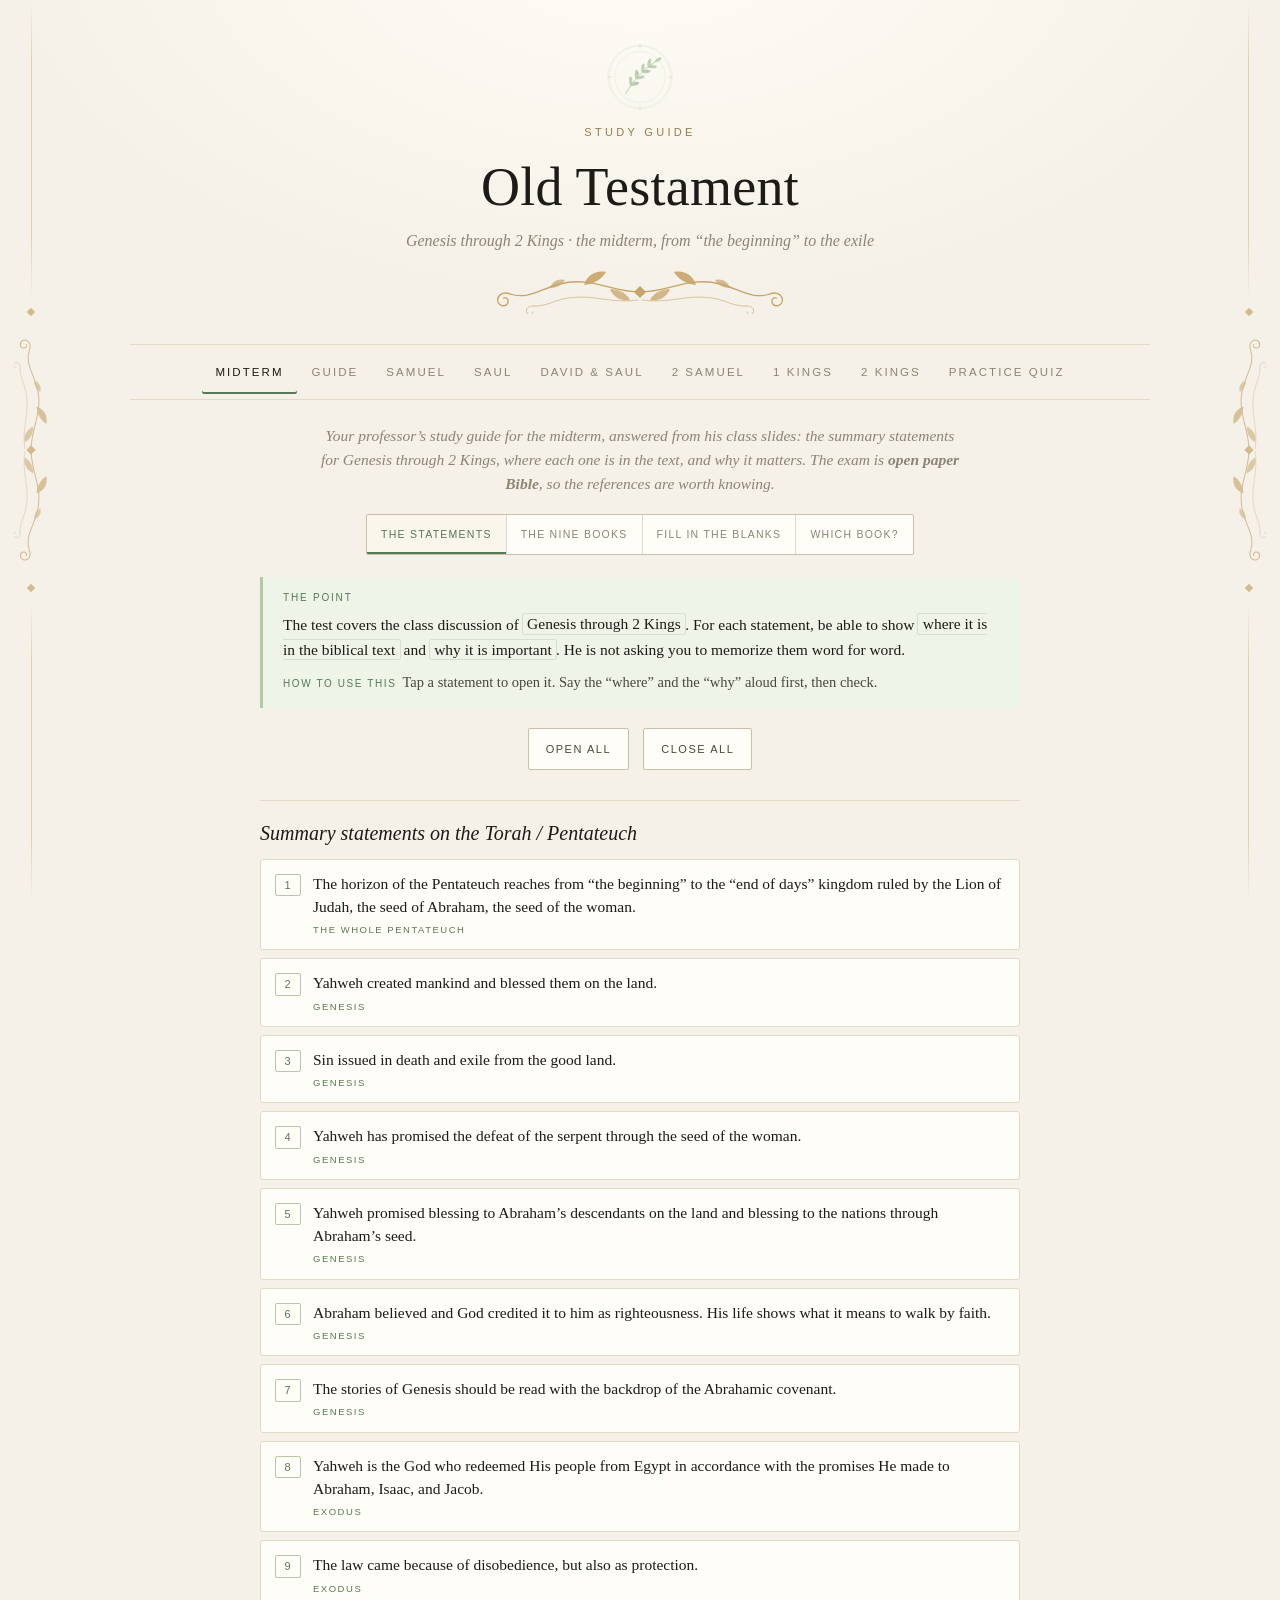
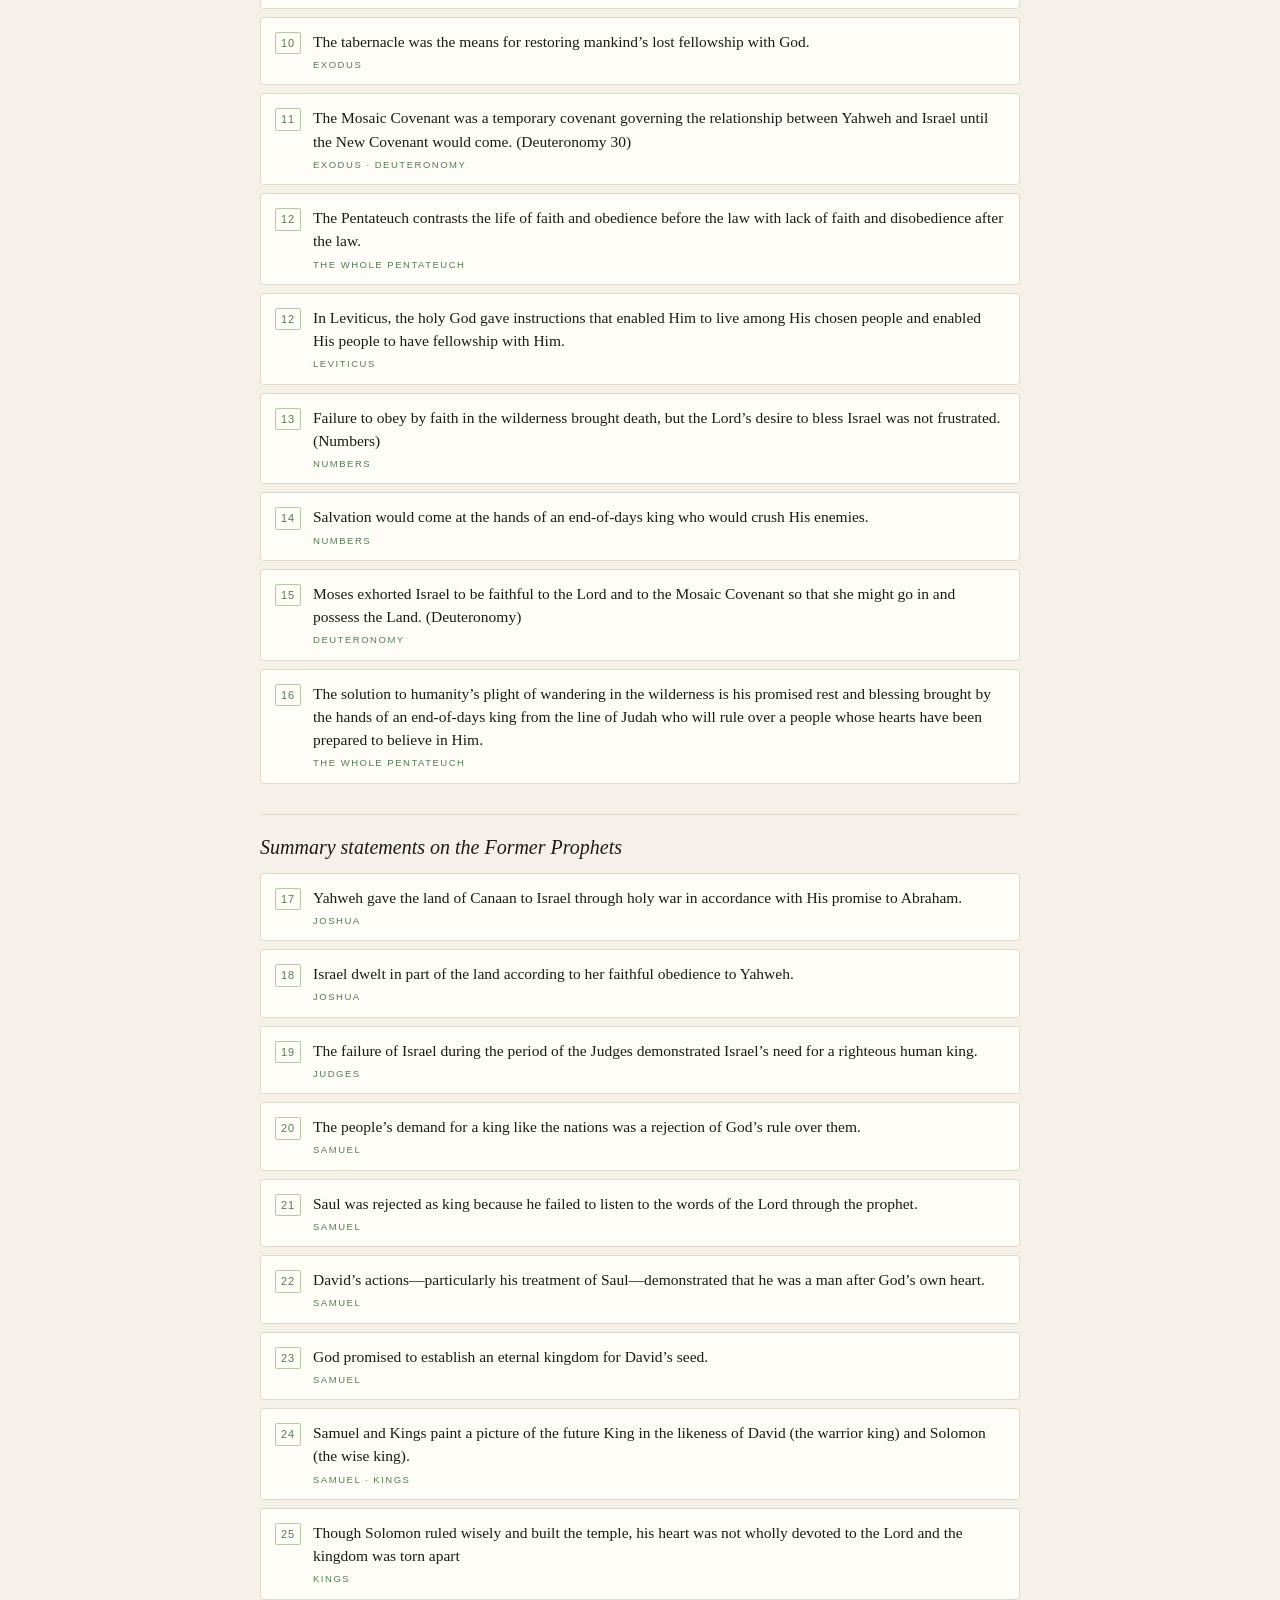
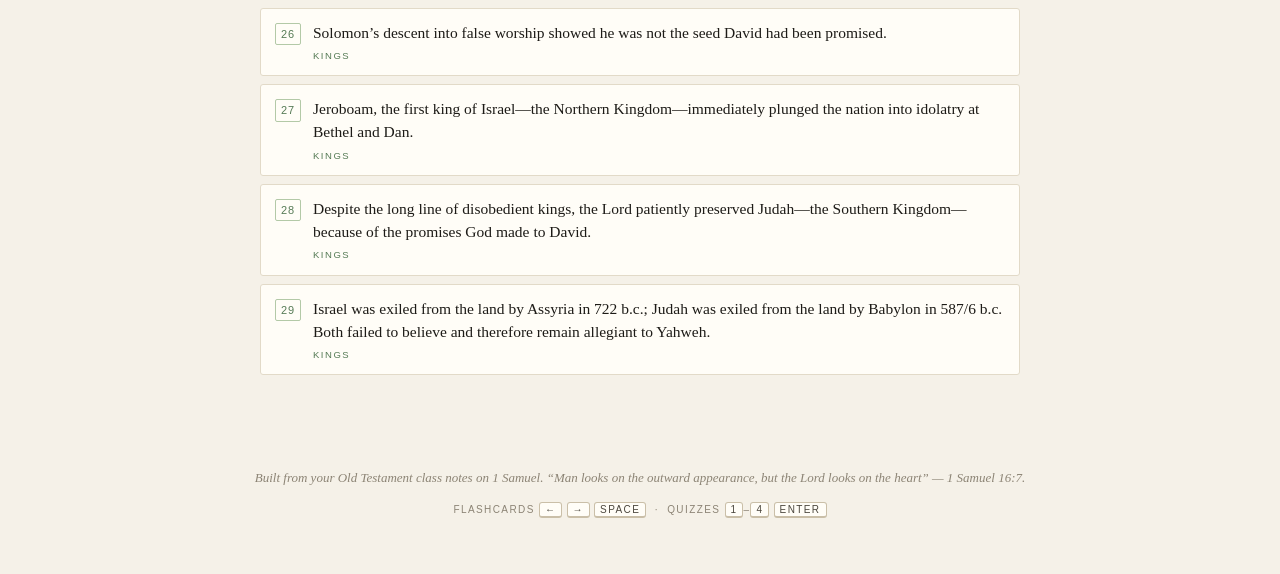
==== commit b10b60a0: "Midterm tab: the professor's study guide (30 summary statements, Genesis to 2 Kings) answered from h" ====
--- a/index.html
+++ b/index.html
@@ -459,6 +459,29 @@
 
 /* king lists: coregency rows are quieter */
 .tbl tr.co td{color:var(--muted);font-size:.92em}
+
+/* ---- the midterm tab ---- */
+.mst{border:1px solid var(--line);border-radius:3px;background:var(--surface);margin:8px 0}
+.mst[open]{border-color:var(--gold-soft)}
+.mst summary{display:flex;gap:12px;align-items:flex-start;padding:12px 14px;cursor:pointer;list-style:none;font-size:15.5px;line-height:1.5}
+.mst summary::-webkit-details-marker{display:none}
+.mnum{flex:0 0 auto;min-width:26px;font-family:var(--sans);font-size:11px;letter-spacing:.08em;color:var(--gold);border:1px solid var(--gold-soft);border-radius:2px;text-align:center;padding:2px 4px;margin-top:2px}
+.mtxt{flex:1 1 auto}
+.mbk{display:block;font-family:var(--sans);font-size:9.5px;letter-spacing:.16em;text-transform:uppercase;color:var(--gold);margin-top:5px}
+.mbody{padding:2px 16px 14px 52px;border-top:1px solid var(--line)}
+.mbody h4{font-family:var(--sans);font-weight:400;font-size:10px;letter-spacing:.18em;text-transform:uppercase;color:var(--gold);margin:14px 0 6px}
+.mbody ul{margin:0;padding-left:18px} .mbody li{margin:5px 0;font-size:15px;line-height:1.55} .mbody p{margin:0;font-size:15px;line-height:1.6}
+.mnote{font-style:italic;color:var(--ink-soft);margin-top:10px!important}
+.mses{font-style:italic;color:var(--ink-soft);margin:0 0 8px}
+.mfind{font-size:14.5px;line-height:1.6;background:var(--surface-2);border:1px solid var(--line);border-radius:3px;padding:10px 14px}
+.mfind b{display:block;font-family:var(--sans);font-weight:400;font-size:10px;letter-spacing:.18em;text-transform:uppercase;color:var(--gold);margin-bottom:4px}
+.mown{color:var(--ink-soft);font-style:italic;font-size:13px}
+.tbl tr.mkey td{font-weight:600}
+.blist{list-style:none;margin:0;padding:0}
+.bline{display:flex;gap:12px;align-items:flex-start;padding:11px 0;border-top:1px solid var(--line);font-size:15.5px;line-height:1.9}
+.blank{display:inline-block;min-width:74px;padding:0 8px;margin:0 2px;border:0;border-bottom:1.5px solid var(--gold);background:var(--rose-wash);font:inherit;color:var(--ink);cursor:pointer;border-radius:2px 2px 0 0;line-height:1.5}
+.blank.on{background:transparent;font-weight:600;min-width:0}
+@media (max-width:560px){ .mbody{padding-left:16px} .mst summary{font-size:15px} .blank{min-width:56px} }
 </style>
 </head>
 <body>
@@ -528,12 +551,13 @@
     <svg class="emblem" viewBox="0 0 120 120" aria-hidden="true"><use href="#emblem"/></svg>
     <p class="eyebrow">Study Guide</p>
     <h1>Old Testament</h1>
-    <p class="sub">1 Samuel &middot; 2 Samuel &middot; 1 and 2 Kings &middot; from the last judge to losing the land</p>
+    <p class="sub">Genesis through 2 Kings &middot; the midterm, from &ldquo;the beginning&rdquo; to the exile</p>
     <svg class="orn" viewBox="0 0 320 44" aria-hidden="true"><use href="#flourish"/></svg>
   </header>
 
   <nav class="topics" role="tablist" aria-label="Parts of the chapter">
-    <button class="topic-btn" role="tab" data-topic="guide" aria-selected="true">Guide</button>
+    <button class="topic-btn" role="tab" data-topic="mid" aria-selected="true">Midterm</button>
+    <button class="topic-btn" role="tab" data-topic="guide" aria-selected="false">Guide</button>
     <button class="topic-btn" role="tab" data-topic="s1" aria-selected="false">Samuel</button>
     <button class="topic-btn" role="tab" data-topic="s2" aria-selected="false">Saul</button>
     <button class="topic-btn" role="tab" data-topic="s3" aria-selected="false">David &amp; Saul</button>
@@ -545,8 +569,23 @@
 
   <main>
 
+    <!-- ================= MIDTERM ================= -->
+    <section class="topic" id="topic-mid">
+      <p class="intro">Your professor&rsquo;s study guide for the midterm, answered from his class slides: the summary statements for Genesis through 2 Kings, where each one is in the text, and why it matters. The exam is <b>open paper Bible</b>, so the references are worth knowing.</p>
+      <div class="modes"><div class="seg" data-modes="mid">
+        <button type="button" data-mode="st" aria-pressed="true">The statements</button>
+        <button type="button" data-mode="books" aria-pressed="false">The nine books</button>
+        <button type="button" data-mode="blanks" aria-pressed="false">Fill in the blanks</button>
+        <button type="button" data-mode="which" aria-pressed="false">Which book?</button>
+      </div></div>
+      <div class="panel" data-panel="mid/st"><div id="midSt"></div></div>
+      <div class="panel" data-panel="mid/books" hidden><div id="midBooks"></div></div>
+      <div class="panel" data-panel="mid/blanks" hidden><div id="midBlanks"></div></div>
+      <div class="panel" data-panel="mid/which" hidden><div id="midWhich"></div></div>
+    </section>
+
     <!-- ================= GUIDE ================= -->
-    <section class="topic" id="topic-guide">
+    <section class="topic" id="topic-guide" hidden>
       <p class="intro">The chapter in three parts, the way your notes lay it out. Check an item off once you can tell it without looking; <b>Study it</b> jumps to the notes, the small buttons to each subsection. <mark>Green</mark> marks what is most likely to be asked.</p>
       <div class="modes"><div class="seg" data-modes="guide">
         <button type="button" data-mode="overview" aria-pressed="true">The review list</button>
@@ -2107,6 +2146,322 @@
  {tp:"s6",sec:"g6-fall",ap:true,t:"mc",q:"A reader asks what God gave Israel in the middle of losing the land. What does the conclusion answer?",a:"A pledge of an eternal kingdom",w:["A new temple in Babylon","A treaty with Persia","A second exodus from Egypt"],e:"2 Samuel 7:1–17 — the promise to David."}
 ]);
 
+/* ================================================================ the midterm
+   Built 10-oct from the professor's "OT midterm exam study guide" (the summary statements, Genesis
+   through 2 Kings) answered with his own class slides (sessions 1-14 and the Joshua handout).
+   - MID_ST: the statements in his order and his wording. Words in {braces} are fill-in blanks;
+     p:1 means those are the very words HE blanks on his review slides. The guide prints the
+     number 12 twice, so the second one is labelled "12" too and marked Leviticus.
+   - where: where the slides show it in the text.  why: why it matters, summed up from the slides.
+   Stay inside the slides: nothing here should name a person or detail the slides do not give.     */
+var MID_BOOKS = [
+ {k:"gen", n:"Genesis", ses:"Creation, Fall, and the Genesis of the Gospel · Father Abraham",
+  parts:[["Introduction (the Primeval History)", "1–11"], ["The Narrative of the Patriarchs", "12–50"]],
+  more:["Inside 1–11: the land and the blessing (1–2), the exile (3), life in exile (4), Noah (6–9), Babel (11:1–9), with poems and genealogies between them.",
+        "Inside 12–50: Abraham (12–25), Isaac and Jacob (26–36), Joseph and Judah (37–50).",
+        "Abraham entered Canaan about 2092 BC; Jacob’s family entered Egypt about 1876 BC."]},
+ {k:"exo", n:"Exodus", ses:"Leaving Egypt · The Covenant at Sinai",
+  parts:[["Egypt", "1:1–15:21"], ["Wilderness", "15:22–18:27"], ["Sinai", "19–40"]],
+  more:["Egypt: the oppression (1), the preparation of Moses (2), the call of Moses (3:1–4:31), the deliverance (5:1–15:21).",
+        "Sinai: the covenant (19–24), then the tabernacle (25–40): plans (25–31), the golden calf (32), restoration (33–34), finishing it (35–40).",
+        "Israel is at Sinai from Exodus 19:1–2 until Numbers 10:11."]},
+ {k:"lev", n:"Leviticus", ses:"In the Presence of Yahweh",
+  parts:[["Sacrificial laws", "1–7"], ["Priestly narrative", "8–10"], ["Laws to protect ritual cleanness", "11–16"], ["Holiness Code", "17–27"]],
+  more:["Chapter 16 is Yom Kippur, the Day of Atonement.", "Key verse: “You shall be holy, for I the LORD your God am holy” (19:2)."]},
+ {k:"num", n:"Numbers", ses:"Wandering in the Wilderness",
+  parts:[["Obedience: the first generation, a census", "1–10"], ["Disobedience: the first generation dies, the second is born", "11–25"], ["Obedience: the second generation, a census", "26–36"]],
+  more:["Unbelief of the people: Numbers 13–14. Unbelief of the leadership: Numbers 20.", "Balaam and Balak: Numbers 22–24."]},
+ {k:"deu", n:"Deuteronomy", ses:"On the Plains of Moab",
+  parts:[["Speech 1 · the past", "1:1–4:43"], ["Speech 2 · the present", "4:44–28:68"], ["Speech 3 · the future", "29:1–30:20"], ["Speech 4 · the future", "31:1–32:47"], ["Blessing · the future", "32:48–34:12"]],
+  more:["The title means “second law”; in Hebrew the book is called “These are the Words.”",
+        "One key text in each part: 4:5–6, 6:4–9, 30:11–14, 32:44–47, 34:9.",
+        "The offices: priests and judges (17:8–13), the king (17:14–20), the prophet (18:15–22)."]},
+ {k:"jos", n:"Joshua", ses:"Entering the Land",
+  parts:[["Conquest of the land", "1–12"], ["Distribution of the land", "13–21"], ["Farewells: how do they stay in the land?", "22–24"]],
+  more:["The conquest begins at Jericho about 1406 BC.", "A tale of two cities: Jericho (6) and Ai (7–8)."]},
+ {k:"jdg", n:"Judges", ses:"No King in Israel",
+  parts:[["Introduction: incomplete obedience becomes a snare", "1:1–3:6"], ["The Book of Deliverers: cycles of failure", "3:7–16:31"], ["Internal strife: idolatry and immorality", "17–21"]],
+  more:["The cycle: sin, servitude, supplication, salvation, security.", "The judges, in order: Othniel, Ehud, Deborah, Gideon, Jephthah, Samson."]},
+ {k:"sam", n:"Samuel", ses:"The Rise of the Monarchy · David and Solomon",
+  parts:[["Samuel: prophet and judge", "1 Sam 1–7"], ["Saul: a king like the nations", "1 Sam 8–15"], ["David: God’s king", "1 Sam 16–2 Sam 20"], ["Appendix", "2 Sam 21–24"]],
+  more:["Three poems hold the book together: Hannah’s song (1 Sam 2:1–10), the Davidic covenant (2 Sam 7), David’s songs (2 Sam 22–23).",
+        "Samuel’s judgeship: Hannah and the birth of Samuel (1:1–2:11), the wickedness of Eli’s house (2:12–36), the call of Samuel (3), the ark narrative (4:1–7:1), repentance and remembrance (7:2–17)."]},
+ {k:"kgs", n:"Kings", ses:"The Path to Exile",
+  parts:[["Solomon", "1 Kgs 1–11"], ["Judah and Israel, the divided kingdom", "1 Kgs 12–2 Kgs 17"], ["Judah alone", "2 Kgs 18–25"]],
+  more:["Solomon: kingdom established (1–3), wisdom (3–4), temple (5–9), wealth and glory (10), fall (11).",
+        "Judah alone: Hezekiah (18–20), Manasseh (21:1–18), Amon (21:19–26), Josiah (22:1–23:30), the last kings (23:31–25:7), exile to Babylon (25:8–21), epilogue: hope? (25:22–30).",
+        "Four dates frame the book: David dies 970 BC, Israel exiled 722 BC, Judah exiled 586 BC, Jehoiachin released 561 BC."]}
+];
+
+var MID_ST = [
+ {id:"m1", n:"1", grp:"t", bk:"The whole Pentateuch", p:1,
+  t:"The horizon of the Pentateuch reaches from “the beginning” to the “end of days” {kingdom} ruled by the {Lion} of Judah, the {seed} of {Abraham}, the {seed} of the {woman}.",
+  where:["<b>Genesis 1:1</b>: “In the beginning.”",
+   "<b>Genesis 49</b>: Jacob’s poem to his sons, “in the last days.” Judah is a lion’s cub; “the scepter shall not depart from Judah … until Shiloh comes” (49:8–10).",
+   "<b>Numbers 24</b>: Balaam’s poem before Balak. The lion again (24:9), and “a star shall come out of Jacob, and a scepter shall rise out of Israel” (24:17).",
+   "<b>Deuteronomy 32–33</b>: Moses’ poems to Israel; “Hear, O LORD, the voice of Judah” (33:7)."],
+  why:"The Pentateuch is <b>one book, not five</b>. Each long stretch of narrative ends in a poem, and all three poems look to the same coming king from Judah. So the Torah is finally about a king and his kingdom, not only about law."},
+ {id:"m2", n:"2", grp:"t", bk:"Genesis", p:1,
+  t:"Yahweh {created} mankind and {blessed} them on the {land}.",
+  where:["<b>Genesis 1:1–2:3</b>: the earth is “formless and void”; God forms it (days 1–3) and fills it (days 4–6), from a barren wilderness (Jer 4:23) to a land ready for humanity.",
+   "<b>Genesis 1:26–28</b>: humanity, male and female, made in God’s image and blessed: be fruitful, multiply, fill the earth.",
+   "<b>Genesis 2</b>: the name changes from “God” (Elohim) to “the LORD God” (Yahweh Elohim). The garden is a special place of fellowship and worship where everything they needed was provided."],
+  why:"It sets the themes the whole story follows: Yahweh, the God of the covenant, is the Creator; and then <b>rest, land, seed, blessing and cursing</b>."},
+ {id:"m3", n:"3", grp:"t", bk:"Genesis", p:1,
+  t:"Sin issued in {death} and {exile} from the good land.",
+  where:["<b>Genesis 3</b>: central to the story of the Fall is the idea of wisdom.",
+   "The man and the woman are exiled from the place of God’s perfect provision, doomed to serve the ground and kept from the blessings of the Garden.",
+   "<b>Genesis 4–11</b>: life in exile, Noah (6–9), Babel (11:1–9); de-creation and re-creation."],
+  why:"Losing the good land because of sin is the pattern of the whole story. It returns at the end, when Israel (722 BC) and Judah (587/6 BC) are exiled from their land."},
+ {id:"m4", n:"4", grp:"t", bk:"Genesis", p:1,
+  t:"Yahweh has promised the defeat of the {serpent} through the {seed} of the woman.",
+  where:["<b>Genesis 3:15</b>: “the seed of the woman.”"],
+  why:"It is the first promise of rescue. From here the story follows the <b>seed</b>: Abraham’s seed, the king from Judah, David’s seed."},
+ {id:"m5", n:"5", grp:"t", bk:"Genesis", p:1,
+  t:"Yahweh promised {blessing} to Abraham’s {descendants} on the land and {blessing} to the nations through Abraham’s {seed}.",
+  where:["<b>Genesis 12:1–3, 7</b>: a land, a great nation, a great name; “in you all the families of the earth shall be blessed”; “to your seed I will give this land.”",
+   "<b>Genesis 13:14–17</b>: all the land you see, to you and your seed forever.",
+   "<b>Genesis 15:1–6</b>: seed like the stars.",
+   "<b>Genesis 17:3–8</b>: the name Abraham; kings shall come from you; an everlasting covenant.",
+   "<b>Genesis 22:15–18</b>: “your seed shall possess the gate of his enemies, and in your seed shall all the nations of the earth be blessed.”"],
+  why:"Three words sum up the Abrahamic covenant: <b>land, seed, blessing</b>. The seed is both a people and one person; the blessing is on Israel and on the nations."},
+ {id:"m6", n:"6", grp:"t", bk:"Genesis", p:1,
+  t:"Abraham {believed} and God credited it to him as {righteousness}. His life shows what it means to walk by {faith}.",
+  where:["<b>Genesis 15:6</b>: “he believed the LORD, and he counted it to him as righteousness.” The slides add: he believed <i>in the promised seed</i>.",
+   "Faith appears again in <b>Exodus 4:31</b> and <b>Exodus 14:31</b>, when Israel believes."],
+  why:"Abraham is counted righteous by faith, long before the law is given. That is the life the Pentateuch holds up (see statement 12)."},
+ {id:"m7", n:"7", grp:"t", bk:"Genesis",
+  t:"The stories of Genesis should be read with the backdrop of the {Abrahamic} {covenant}.",
+  where:["The promise is repeated to <b>Isaac</b> (26:3–5) and to <b>Jacob</b> (28:1–4; 35:9–12, where he is named Israel and told kings will come from him).",
+   "<b>Genesis 37–50</b>: the story of the twelve becomes mainly the story of two sons, Joseph and Judah. The guiding principle is 50:20; Joseph’s hope in the promises is 50:24.",
+   "<b>Exodus 1:7</b> picks it up: Israel was fruitful and multiplied."],
+  why:"Each story is asking the same question: what is happening to the land, the seed and the blessing?"},
+ {id:"m8", n:"8", grp:"t", bk:"Exodus", p:1,
+  t:"Yahweh is the God who {redeemed} His people from Egypt in accordance with the promises He made to {Abraham}, {Isaac}, and {Jacob}.",
+  where:["<b>Exodus 2:23–25</b>: God heard their groaning and remembered His covenant with Abraham, Isaac and Jacob.",
+   "<b>Exodus 3:1–4:31</b>: the call of Moses at Horeb (= Sinai), his four objections, and the name Yahweh.",
+   "<b>Exodus 6:2–8</b>: “I am Yahweh … I will redeem you with an outstretched arm … I will bring you into the land that I swore to give to Abraham, to Isaac, and to Jacob.”",
+   "<b>Exodus 9:14–16</b>: the purpose of the plagues: “that you may know that there is none like me” and “that my name may be proclaimed in all the earth.”",
+   "<b>Exodus 14:30–31</b>: Israel feared the LORD and believed. <b>Exodus 15:1–18</b>: the song, with Yahweh as the Warrior King."],
+  why:"The exodus is God keeping His word to the fathers, and it shows who He is: the God who sees, the Deliverer and Redeemer. <b>Remember the date: 1446 BC.</b>"},
+ {id:"m9", n:"9", grp:"t", bk:"Exodus", p:1,
+  t:"The {law} came because of {disobedience}, but also as {protection}.",
+  where:["<b>Exodus 15:22–18:27</b> (the wilderness): Yahweh gave statutes and commands; more stringent regulations were on the way as their trust in Yahweh waned. A pattern of God’s provision, but also testing.",
+   "<b>Exodus 19–24</b>: the covenant at Sinai. “All that the LORD has spoken we will do!” (19:8; 24:3). The Ten Commandments (20) and the Covenant Code (21 on).",
+   "<b>Exodus 32</b>: the people break the covenant they made in chapter 24 (the golden calf). The Lord responds with grace, but also with another covenant (34:10–11).",
+   "<b>Jeremiah 7:22–23</b> and <b>Galatians 3:15–29</b>."],
+  why:"Laws keep being added as Israel’s trust fades. The law answers disobedience, and it also guards the people."},
+ {id:"m10", n:"10", grp:"t", bk:"Exodus", p:1,
+  t:"The {tabernacle} was the means for restoring mankind’s lost {fellowship} with God.",
+  where:["<b>Exodus 25–40</b>: plans (25–31), golden calf (32), restoration (33–34), finishing the tabernacle (35–40).",
+   "The tabernacle is told like the creation and the garden: the Spirit (Gen 1:2 / Ex 31:3), gold (Gen 2:12 / Ex 25:3), jewels (Gen 2:12 / Ex 25:7), cherubim (Gen 3:24 / Ex 25:18), rest and Sabbath (Gen 2:1–3 / Ex 31:12–18), inspection and blessing (Gen 1:28, 31 / Ex 39:43), and then a fall (Genesis 3 / the golden calf, Exodus 32).",
+   "<b>Exodus 34:6–7</b>: who Yahweh is."],
+  why:"What was lost in the garden begins to be restored: God living with His people. The line runs <b>garden → tabernacle → temple → the true tabernacle (Hebrews 8:2; 9:11–12) → the new heavens and new earth (Revelation 22)</b>."},
+ {id:"m11", n:"11", grp:"t", bk:"Exodus · Deuteronomy", p:1,
+  t:"The {Mosaic} {Covenant} was a temporary covenant governing the relationship between Yahweh and Israel until the {New} {Covenant} would come. (Deuteronomy {30})",
+  where:["<b>Exodus 19–24</b> and <b>34</b>: the covenant made, broken and made again.",
+   "<b>Deuteronomy 30:6</b>: the LORD will circumcise the heart; this is the Pentateuch’s teaching about the New Covenant.",
+   "<b>Galatians 3:15–29</b>; “you are not under law but under grace” (Romans 6:14); “the Law is not of faith” (Galatians 3:12)."],
+  why:"Keep the covenants apart: the <b>Abrahamic</b> (promise: land, seed, blessing), the <b>Mosaic</b> (temporary, between Yahweh and Israel), and the <b>New</b> (a changed heart). The law still stands as a source of wisdom (Deuteronomy 4:6)."},
+ {id:"m12", n:"12", grp:"t", bk:"The whole Pentateuch", p:1,
+  t:"The Pentateuch contrasts the life of {faith} and {obedience} before the law with {lack} {of} {faith} and {disobedience} after the law.",
+  where:["<b>Before the law</b>: Abraham believed (Genesis 15:6) and “obeyed my voice and kept my charge, my commandments, my statutes, and my laws” (Genesis 26:5).",
+   "<b>After the law</b>: the golden calf (Exodus 32); the unbelief of the people (Numbers 13–14); the unbelief of the leadership (Numbers 20)."],
+  why:"Having the law did not produce faith. What is needed is a heart prepared to believe (Deuteronomy 30:6)."},
+ {id:"m12b", n:"12", grp:"t", bk:"Leviticus", p:1, note:"The study guide prints the number 12 twice. This is the second one.",
+  t:"In {Leviticus}, the {holy} God gave instructions that enabled Him to live among His chosen people and enabled His people to have fellowship with Him.",
+  where:["<b>Leviticus 1–7</b>: the sacrifices. Two categories (voluntary, obligatory) and five offerings: burnt, grain, fellowship, sin, guilt.",
+   "<b>Leviticus 8–10</b>: the glory of the LORD appears and fire consumes the offering (9:22–24); Nadab and Abihu offer strange fire and die (10:1–3): “By those who come near Me I will be treated as holy.”",
+   "<b>Leviticus 11–16</b>: impurity means being restricted from worship in the community. Chapter 16 is the Day of Atonement.",
+   "<b>Leviticus 17–27</b>: the Holiness Code. “You shall be holy, for I the LORD your God am holy” (19:2; also 11:45; 20:26)."],
+  why:"A holy God is now living in the middle of the camp. God is “wholly other,” so there must be a sanctified (set apart) God, a sanctified people and a sanctified tent."},
+ {id:"m13", n:"13", grp:"t", bk:"Numbers", p:1,
+  t:"Failure to {obey} by {faith} in the wilderness brought death, but the Lord’s desire to {bless} Israel was not frustrated. (Numbers)",
+  where:["<b>Numbers 1–10</b>: first acts of obedience; the law was having its intended results, blessing and order.",
+   "<b>Numbers 11–25</b>: persistent disobedience as faith waned. The people’s unbelief (13–14) and the leadership’s (20). The first generation dies.",
+   "<b>Numbers 14:18</b> repeats Exodus 34:6–7: merciful and gracious, but He will by no means clear the guilty.",
+   "<b>Numbers 22–24</b>: Balaam. Three attempts to thwart God’s plan are turned into blessing, just as in Exodus 1."],
+  why:"A whole generation dies, yet the promise stands: the Lord was faithful and will bring about His promises to Abraham. The second generation is counted and goes on."},
+ {id:"m14", n:"14", grp:"t", bk:"Numbers",
+  t:"Salvation would come at the hands of an {end-of-days} {king} who would {crush} His enemies.",
+  where:["<b>Numbers 24:9</b>: he crouches like a lion; “blessed are those who bless you” (echoing Genesis 49:9 and Genesis 12:3).",
+   "<b>Numbers 24:17–18</b>: a star out of Jacob and a scepter out of Israel shall crush the forehead of Moab; Edom shall be a possession."],
+  why:"Balaam’s poem ties the lion of Judah (Genesis 49) to the promise to Abraham (Genesis 12). The hope of the Pentateuch is a person, a king."},
+ {id:"m15", n:"15", grp:"t", bk:"Deuteronomy", p:1,
+  t:"Moses {exhorted} Israel to be faithful to the Lord and to the {Mosaic} {Covenant} so that she might go in and possess the Land. (Deuteronomy)",
+  where:["On the plains of Moab: four speeches and a blessing, moving from past (1:1–4:43) to present (4:44–28:68) to future (29–34).",
+   "Key texts: 4:5–6; 6:4–9; 30:11–14; 32:44–47; 34:9.",
+   "The offices: priests and judges (17:8–13), the king (17:14–20), the prophet (18:15–22)."],
+  why:"Deuteronomy is “both the conclusion of the Pentateuchal narrative and the definitive commentary” on what comes before it (Thomas Mann). Its words become the measure for the rest of the story: allegiance, worship, king, prophet."},
+ {id:"m16", n:"16", grp:"t", bk:"The whole Pentateuch",
+  t:"The solution to humanity’s plight of wandering in the wilderness is his promised {rest} and blessing brought by the hands of an end-of-days king from the line of {Judah} who will rule over a people whose {hearts} have been prepared to believe in Him.",
+  where:["The <b>heart</b>: plagued with evil (Genesis 6:5; 8:21); tested with the manna (Deuteronomy 8:2); Deuteronomy 10; and <b>Deuteronomy 30:6</b> above all.",
+   "The <b>king from Judah</b>: Genesis 49:8–10; Numbers 24:17."],
+  why:"This is the conclusion about the whole Pentateuch: its hope is a king <i>and</i> a people with changed hearts, the New Covenant (Deuteronomy 30:6)."},
+
+ {id:"m17", n:"17", grp:"f", bk:"Joshua", p:1,
+  t:"Yahweh gave the {land} of Canaan to Israel through holy {war} in accordance with His {promise} to Abraham.",
+  where:["<b>Joshua 1–12</b>: the conquest, beginning at Jericho about 1406 BC. Jericho (6) and Ai (7–8).",
+   "<b>Joshua 2:9–11</b>: Rahab confesses faith with words taken from Exodus 15:13–15.",
+   "<b>Joshua 21:43–45</b>: the LORD gave Israel all the land He had sworn to their fathers; “not one of the good promises … failed.”",
+   "Joshua is like Moses: two spies, crossing the Jordan on dry ground, circumcision before the conquest, “take off your sandals,” the javelin held up at Ai, called “servant of Yahweh.”"],
+  why:"The land promise to Abraham is being kept. Joshua is like Moses, but he is <b>not</b> the “second Moses” the Pentateuch expects (Deuteronomy 18); he must carefully follow the book of Moses."},
+ {id:"m18", n:"18", grp:"f", bk:"Joshua", p:1,
+  t:"Israel dwelt in part of the land according to her faithful {obedience} to Yahweh.",
+  where:["They conquered the land and ran the people out … <b>except</b>: 11:22; 15:63; 16:10; 17:12–13; 17:17–18; 19:47.",
+   "<b>Jericho and Ai</b>: when they violate the ban, Yahweh’s presence is not with them and they are defeated at Ai (ch. 7).",
+   "<b>Joshua 22–24</b>, the farewells: how do they stay in the land? The possibility of apostasy against the eventuality of apostasy."],
+  why:"“The Conquest was not to be understood as the final fulfillment of God’s promises. A future fulfillment still awaited God’s people” (Sailhamer). By the end, “a minor shadow portends a coming canopy of darkness” (Dempster)."},
+ {id:"m19", n:"19", grp:"f", bk:"Judges", p:1,
+  t:"The {failure} of Israel during the period of the Judges demonstrated Israel’s need for a righteous human {king}.",
+  where:["<b>Judges 1:1–3:6</b>: incomplete obedience becomes a snare.",
+   "<b>Judges 3:7–16:31</b>: the cycle, five words: <b>sin</b> (“did what was evil in the eyes of the Lord”), <b>servitude</b> (oppressors: Moabites, Midianites, Philistines), <b>supplication</b> (crying out, as in Egypt), <b>salvation</b> (a judge, by the Spirit), <b>security</b> (“rest”).",
+   "The judges go downhill: <b>Othniel</b> is the ideal pattern; <b>Samson</b> is a shadow of what a judge should be.",
+   "<b>Judges 17–21</b>: idolatry and immorality. “In those days there was no king in Israel; everyone did what was right in his own eyes” (17:6; 18:1; 19:1; 21:25)."],
+  why:"The book ends asking for a king. In class the statement was fuller: Israel needed “to acknowledge Yahweh as King and to await a righteous human king.”"},
+ {id:"m20", n:"20", grp:"f", bk:"Samuel",
+  t:"The people’s demand for a king like the {nations} was a {rejection} of God’s rule over them.",
+  where:["<b>1 Samuel 8–15</b>: Saul, “a king like the nations.”",
+   "Deuteronomy had already said what a king should be (17:14–20)."],
+  why:"Wanting a king was not the problem; Judges showed they needed one. Wanting one <i>like the nations</i> was a rejection of God as their king."},
+ {id:"m21", n:"21", grp:"f", bk:"Samuel",
+  t:"Saul was rejected as king because he failed to {listen} to the words of the Lord through the {prophet}.",
+  where:["<b>First offense, 1 Samuel 13:1–15</b>: “you have not kept the commandment of Yahweh your God” (v. 13).",
+   "<b>Second offense, 1 Samuel 15:1–35</b>: “to obey is better than sacrifice” (v. 22); “because you have rejected the word of the LORD, He has also rejected you from being king” (v. 23)."],
+  why:"A king in Israel stands under God’s word, which comes through the prophet. Saul would not listen; David does (statement 22)."},
+ {id:"m22", n:"22", grp:"f", bk:"Samuel",
+  t:"David’s actions—particularly his treatment of {Saul}—demonstrated that he was a man after God’s own {heart}.",
+  where:["David respects the king as God’s anointed one.",
+   "David fights for the Lord and for Saul’s kingdom in God’s strength (1 Samuel 17:45–47).",
+   "David listens to God’s word through the prophet.",
+   "David mourns the deaths of Saul and Jonathan (2 Samuel 1).",
+   "Selection (1 Samuel 16), confirmation (17), recognition (18); and the refrain “the LORD was with him” (16:18; 17:37; 18:12, 14, 28; 2 Samuel 5:10; 7:9)."],
+  why:"David is the opposite of Saul: he waits, he listens, and the Lord is with him. He lives out Hannah’s words, “not by might shall a man prevail” (1 Samuel 2:9)."},
+ {id:"m23", n:"23", grp:"f", bk:"Samuel",
+  t:"God promised to establish an {eternal} kingdom for David’s {seed}.",
+  where:["<b>2 Samuel 7</b>, the Davidic covenant (also 1 Chronicles 17).",
+   "It is the center of the book’s three poems: Hannah’s song (1 Samuel 2:1–10), the Davidic covenant, David’s songs (2 Samuel 22–23).",
+   "Hannah’s song is the “table of contents”: He brings low, He also exalts, and “He will give strength to His king, and will exalt the horn of His anointed” (2:10)."],
+  why:"This promise is the nucleus of the prophets’ message of hope (Isaiah 9:1–7; 11; Jeremiah 23:5–6; Ezekiel 34:23–24; Hosea 3:5; Zechariah 12:7–8; Daniel 7:13–14) and it is taken up in Luke 1:32–33. <b>The seed is the Messiah.</b>"},
+ {id:"m24", n:"24", grp:"f", bk:"Samuel · Kings",
+  t:"Samuel and Kings paint a picture of the future King in the likeness of David (the {warrior} king) and Solomon (the {wise} king).",
+  where:["<b>David</b>, the warrior king: 1 Samuel 16–2 Samuel 20.",
+   "<b>Solomon</b>, the wise king: 1 Kings 3:6–14; 4:29–34; 10:7–9, 23–24.",
+   "Solomon’s reign at its best: the throne established (2:24, 45), an abundant kingdom in safety (4:20–21, 25), rest on every side (5:4), the temple completed (7:51).",
+   "Wisdom and the seed of David: Isaiah 11; 1 Corinthians 1:30; Colossians 2:1–3."],
+  why:"Neither man is the promised king, but together they sketch him: one who defeats his enemies and one who rules in wisdom."},
+ {id:"m25", n:"25", grp:"f", bk:"Kings",
+  t:"Though Solomon ruled wisely and built the {temple}, his heart was not {wholly} {devoted} to the Lord and the kingdom was {torn} apart",
+  where:["<b>1 Kings 1–11</b>: kingdom established (1–3), wisdom (3–4), temple (5–9), wealth and glory (10), fall (11).",
+   "<b>1 Kings 8:61</b>: “Let your heart therefore be wholly devoted to the LORD.” <b>1 Kings 11:4</b>: “his wives turned his heart away after other gods; and his heart was not wholly devoted.”",
+   "<b>1 Kings 11:9–13</b>: the kingdom is torn."],
+  why:"Compare 8:61 with 11:4: the king who prayed those words did not keep them. David’s charge had been to walk by the Torah of Moses (1 Kings 2:2–4)."},
+ {id:"m26", n:"26", grp:"f", bk:"Kings",
+  t:"Solomon’s descent into false {worship} showed he was not the {seed} David had been promised.",
+  where:["Is Solomon the son 2 Samuel 7 envisioned? “Kind of.” But his kingdom does not make it past the first generation.",
+   "<b>1 Kings 11:4</b> and <b>11:9–13</b>.",
+   "There is no support that Solomon established the everlasting kingdom."],
+  why:"So the promise of 2 Samuel 7 is still open. The prophets read it as a promise of a future king: the seed is the Messiah."},
+ {id:"m27", n:"27", grp:"f", bk:"Kings",
+  t:"Jeroboam, the first king of Israel—the {Northern} Kingdom—immediately plunged the nation into idolatry at {Bethel} and {Dan}.",
+  where:["<b>1 Kings 12</b>: the kingdom divides. <b>Israel</b> (north): Jeroboam, of Ephraim; capital Samaria; worship at Bethel and Dan. <b>Judah</b> (south): Rehoboam, of Judah; capital Jerusalem; worship at the temple in Jerusalem.",
+   "Prophecy and fulfillment: <b>1 Kings 13:1–2</b> is fulfilled in <b>2 Kings 23:15–16</b>."],
+  why:"It breaks Deuteronomy’s rule of one place of worship (Deuteronomy 12; 1 Kings 8). The north starts in idolatry and never leaves it."},
+ {id:"m28", n:"28", grp:"f", bk:"Kings",
+  t:"Despite the long line of disobedient kings, the Lord patiently preserved {Judah}—the Southern Kingdom—because of the promises God made to {David}.",
+  where:["<b>2 Kings 18–25</b>: Judah alone. Hezekiah (18–20), Manasseh (21:1–18), Amon (21:19–26), Josiah (22:1–23:30).",
+   "<b>Josiah</b>: “Where is Torah?” Even Josiah’s strict adherence to Torah does not turn the Lord’s anger from Judah.",
+   "<b>Elijah and Elisha</b> (in the north) preserve faith during a corrupt generation, and so there is hope for the future.",
+   "<b>2 Kings 25:22–30</b>, the epilogue: Jehoiachin is released (561 BC). Hope?"],
+  why:"Judah outlasts Israel by well over a century, and the reason is the promise of 2 Samuel 7. Even in exile the line of David is still alive."},
+ {id:"m29", n:"29", grp:"f", bk:"Kings",
+  t:"Israel was exiled from the land by {Assyria} in {722} b.c.; Judah was exiled from the land by {Babylon} in {587/6} b.c. Both failed to {believe} and therefore remain allegiant to Yahweh.",
+  where:["<b>2 Kings 17</b>: the exile of Israel, the Northern Kingdom.",
+   "<b>2 Kings 25:8–21</b>: the exile of Judah to Babylon.",
+   "The Former Prophets as a whole: <b>into the land → 800+ years in the land → exile</b> (Joshua, Judges, Samuel, Kings)."],
+  why:"This is the “Deuteronomic History”: “the working out in history of the blessings and cursing of Deuteronomy in the life of the Israelite nation” (Dempster). The story ends where Genesis 3 began, in exile from the good land, waiting for the king."}
+];
+
+/* the dates he asks for, then the ones that are only on the slides */
+var MID_DATES = [
+ ["1446 BC", "The exodus. He asks you to remember this one.", 1],
+ ["722 BC", "The exile of the Northern Kingdom, Israel, by Assyria.", 1],
+ ["587/6 BC", "The exile of the Southern Kingdom, Judah, by Babylon.", 1],
+ ["about 1406 BC", "The conquest begins at Jericho.", 0],
+ ["970 BC", "The death of David.", 0],
+ ["561 BC", "The release of Jehoiachin.", 0],
+ ["about 2092 BC", "Abraham entered Canaan.", 0],
+ ["about 1876 BC", "Jacob’s family entered Egypt.", 0]
+];
+/* [term, meaning, 1 = the slide gives this meaning; 0 = the slide only lists the word] */
+var MID_TERMS = [
+ ["torah", "A general word for instruction, teaching or law.", 1],
+ ["the Torah", "The book of Moses, Genesis through Deuteronomy.", 1],
+ ["Pentateuch", "The same five books, Genesis through Deuteronomy.", 1],
+ ["Tanak", "The Hebrew Bible in its three parts: Torah, Prophets, Writings.", 1],
+ ["Former Prophets", "Joshua, Judges, Samuel, Kings.", 1],
+ ["Latter Prophets", "Isaiah, Jeremiah, Ezekiel, The Twelve.", 1],
+ ["Masoretic Text (MT)", "The Hebrew text of the Old Testament.", 1],
+ ["Septuagint (LXX)", "The Greek translation of the Old Testament.", 1],
+ ["Canon", "The books recognized as Scripture.", 0],
+ ["Elohim", "“God,” the name used in Genesis 1.", 1],
+ ["Yahweh (YHWH)", "God’s name, “the LORD”; why it matters is in Exodus 3.", 1],
+ ["Adonai", "“Lord”; said aloud in place of the name Yahweh.", 1],
+ ["Jehovah", "Another way of writing the name Yahweh.", 0],
+ ["El Shaddai", "“God Almighty” (Exodus 6:3).", 1],
+ ["Imago Dei", "The image of God (Genesis 1:26–27).", 0],
+ ["Yom Kippur", "The Day of Atonement (Leviticus 16).", 1],
+ ["Deuteronomic History", "Joshua through Kings: the blessings and cursings of Deuteronomy worked out in Israel’s history.", 1]
+];
+
+/* "In which book?" He says: be able to identify persons, themes and events by the book they appear in.
+   Every line is on the slides or the Joshua handout.                                             */
+var MID_WHICH = [
+ ["Creation in six days and the pattern of rest", "gen"], ["The seed of the woman", "gen"], ["Noah", "gen"], ["Babel", "gen"],
+ ["“He believed the LORD, and he counted it to him as righteousness”", "gen"], ["Jacob is renamed Israel", "gen"],
+ ["Joseph and Judah", "gen"], ["Jacob’s poem: Judah is a lion’s cub", "gen"], ["The garden in Eden", "gen"],
+ ["The ten plagues", "exo"], ["The call of Moses at Horeb", "exo"], ["God gives His name, Yahweh", "exo"], ["The crossing of the Red Sea", "exo"],
+ ["The Ten Commandments", "exo"], ["The Covenant Code", "exo"], ["The golden calf", "exo"], ["The plans for the tabernacle", "exo"],
+ ["The first Passover", "exo"], ["The manna begins", "exo"], ["Moses holds up his staff in the battle with the Amalekites", "exo"],
+ ["The five offerings: burnt, grain, fellowship, sin, guilt", "lev"], ["Nadab and Abihu offer strange fire", "lev"], ["The Day of Atonement", "lev"],
+ ["The Holiness Code", "lev"], ["Laws to protect ritual cleanness", "lev"], ["“You shall be holy, for I the LORD your God am holy”", "lev"],
+ ["Two censuses, one for each generation", "num"], ["Twelve spies, and only Joshua and Caleb believe", "num"], ["Balaam and Balak", "num"],
+ ["“A star shall come out of Jacob, and a scepter shall rise out of Israel”", "num"], ["The first generation dies in the wilderness", "num"], ["Harlotry at Shittim", "num"],
+ ["Moses’ speeches on the plains of Moab", "deu"], ["The law of the king", "deu"], ["The promise of a prophet like Moses", "deu"],
+ ["The LORD will circumcise the heart", "deu"], ["The name means “second law”", "deu"], ["Moses’ final blessing", "deu"],
+ ["Rahab hides two spies under stalks of flax", "jos"], ["The crossing of the Jordan on dry ground", "jos"], ["The fall of Jericho", "jos"], ["The defeat at Ai", "jos"],
+ ["The land is divided among the tribes", "jos"], ["The manna ceases", "jos"], ["The captain of the hosts of Yahweh: “take off your sandals”", "jos"], ["A scarlet cord in the window", "jos"],
+ ["Othniel", "jdg"], ["Ehud", "jdg"], ["Deborah", "jdg"], ["Gideon", "jdg"], ["Jephthah", "jdg"], ["Samson", "jdg"],
+ ["“Everyone did what was right in his own eyes”", "jdg"], ["The cycle: sin, servitude, supplication, salvation, security", "jdg"],
+ ["Hannah’s song", "sam"], ["The wickedness of Eli’s house", "sam"], ["The ark narrative", "sam"], ["“To obey is better than sacrifice”", "sam"],
+ ["Saul is rejected as king", "sam"], ["“Saul has slain his thousands; and David his ten thousands”", "sam"], ["The Davidic covenant", "sam"], ["David mourns Saul and Jonathan", "sam"],
+ ["Solomon’s wisdom", "kgs"], ["Solomon builds the temple", "kgs"], ["Idolatry at Bethel and Dan", "kgs"], ["Rehoboam and Jeroboam", "kgs"],
+ ["Elijah during the reign of Ahab", "kgs"], ["Elisha receives a double portion", "kgs"], ["Jehu, one of the few reformers", "kgs"],
+ ["Hezekiah, Manasseh, Josiah", "kgs"], ["The exile to Babylon", "kgs"], ["The release of Jehoiachin", "kgs"]
+];
+
+/* ---- helpers (pure, so the tests can run them) ---- */
+function midPlain(t){ return String(t).replace(/[{}]/g, ""); }
+function midBlanks(t){ var out = [], m, re = /\{([^}]+)\}/g; while((m = re.exec(t))) out.push(m[1]); return out; }
+function midBook(k){ for(var i = 0; i < MID_BOOKS.length; i++) if(MID_BOOKS[i].k === k) return MID_BOOKS[i]; return null; }
+/* the wrong choices are the books that sit nearest in order, so the question does not answer itself */
+function midWhichQuestion(idx){
+  var it = MID_WHICH[idx], at = 0, i;
+  for(i = 0; i < MID_BOOKS.length; i++) if(MID_BOOKS[i].k === it[1]) at = i;
+  var near = [];
+  for(i = 0; i < MID_BOOKS.length; i++) if(i !== at) near.push({k:MID_BOOKS[i].k, d:Math.abs(i - at) + Math.random() * 0.5});
+  near.sort(function(a, b){ return a.d - b.d; });
+  var opts = [it[1]].concat(near.slice(0, 4).sort(function(){ return Math.random() - 0.5; }).slice(0, 3).map(function(x){ return x.k; }));
+  opts.sort(function(a, b){ var ia = 0, ib = 0; MID_BOOKS.forEach(function(B, j){ if(B.k === a) ia = j; if(B.k === b) ib = j; }); return ia - ib; });
+  return {idx:idx, text:it[0], answer:it[1], opts:opts};
+}
+function midWhichRound(n){
+  var order = [], i;
+  for(i = 0; i < MID_WHICH.length; i++) order.push(i);
+  order.sort(function(){ return Math.random() - 0.5; });
+  return order.slice(0, n || 15).map(midWhichQuestion);
+}
+
 /* ================================================================ helpers */
 function $(s,r){ return (r||document).querySelector(s); }
 function $$(s,r){ return Array.prototype.slice.call((r||document).querySelectorAll(s)); }
@@ -2329,7 +2684,9 @@
     QB:QB, PAIRSETS:PAIRSETS, VERDICTS:VERDICTS, CHAPTERS:CHAPTERS, TOPIC_NAMES:TOPIC_NAMES, SEC_TITLES:SEC_TITLES, SEC_CHAPTER:SEC_CHAPTER,
     finalFifty:finalFifty, meaningOf:meaningOf, sameThing:sameThing,
     fromBank:fromBank, fromPair:fromPair, topicQuestions:topicQuestions, mockQuestions:mockQuestions, questionsByKeys:questionsByKeys,
-    deckFor:deckFor, matchRound:matchRound, verdictFor:verdictFor};
+    deckFor:deckFor, matchRound:matchRound, verdictFor:verdictFor,
+    MID_ST:MID_ST, MID_BOOKS:MID_BOOKS, MID_DATES:MID_DATES, MID_TERMS:MID_TERMS, MID_WHICH:MID_WHICH,
+    midPlain:midPlain, midBlanks:midBlanks, midBook:midBook, midWhichQuestion:midWhichQuestion, midWhichRound:midWhichRound};
   return;
 }
 
@@ -2660,8 +3017,91 @@
   KEYS[tp+"/cards"] = function(e){ return engines[tp+"Cards"].keys(e); };
   KEYS[tp+"/quiz"]  = function(e){ return engines[tp+"Quiz"].keys(e); };
 });
-var TOPICS = ["guide","s1","s2","s3","s4","s5","s6","exam"];
-var currentTopic = "guide", currentMode = {guide:"overview", s1:"notes", s2:"notes", s3:"notes", s4:"notes", s5:"notes", s6:"notes", exam:"mock"};
+/* ================================================================ the midterm tab */
+function midGroup(g){ return MID_ST.filter(function(s){ return s.grp === g; }); }
+function renderMidStatements(){
+  function one(s){
+    return '<details class="mst" id="'+s.id+'"><summary><span class="mnum">'+s.n+'</span><span class="mtxt">'+midPlain(s.t)+'<span class="mbk">'+s.bk+'</span></span></summary>'+
+      '<div class="mbody">'+(s.note ? '<p class="mnote">'+s.note+'</p>' : '')+
+      '<h4>Where it is in the text</h4><ul>'+s.where.map(li).join("")+'</ul>'+
+      '<h4>Why it matters</h4><p>'+s.why+'</p></div></details>';
+  }
+  $("#midSt").innerHTML =
+    '<div class="note-sec"><div class="point"><b>The point</b><p>The test covers the class discussion of <mark>Genesis through 2 Kings</mark>. For each statement, be able to show <mark>where it is in the biblical text</mark> and <mark>why it is important</mark>. He is not asking you to memorize them word for word.</p>'+
+    '<p class="able"><b>How to use this</b>Tap a statement to open it. Say the &ldquo;where&rdquo; and the &ldquo;why&rdquo; aloud first, then check.</p></div>'+
+    '<div class="toolbar" style="justify-content:center"><button class="btn" type="button" id="midOpenAll">Open all</button><button class="btn" type="button" id="midCloseAll">Close all</button></div>'+
+    '<h3 class="sub">Summary statements on the Torah / Pentateuch</h3>'+midGroup("t").map(one).join("")+
+    '<h3 class="sub">Summary statements on the Former Prophets</h3>'+midGroup("f").map(one).join("")+'</div>';
+  $("#midOpenAll").addEventListener("click", function(){ $$("#midSt details").forEach(function(d){ d.open = true; }); });
+  $("#midCloseAll").addEventListener("click", function(){ $$("#midSt details").forEach(function(d){ d.open = false; }); });
+}
+function renderMidBooks(){
+  $("#midBooks").innerHTML =
+    '<div class="note-sec"><div class="point"><b>The point</b><p>Know the <mark>structure of each book</mark> and what it adds to the story, and be able to say <mark>in which book</mark> a person, theme or event appears. The class follows the order of the Hebrew Bible, so this is the Pentateuch plus Joshua, Judges, Samuel and Kings.</p></div>'+
+    '<h3 class="sub">The dates</h3><div class="tblwrap"><table class="tbl n0"><tbody>'+
+      MID_DATES.map(function(d){ return '<tr'+(d[2] ? ' class="mkey"' : '')+'><td class="head">'+d[0]+'</td><td class="sm">'+d[1]+'</td></tr>'; }).join("")+'</tbody></table></div>'+
+    '<p class="hint">The first three are the ones he lists as the important dates. The rest are on the slides.</p>'+
+    '<h3 class="sub">The Hebrew Bible</h3><p><b>Torah</b> (Pentateuch): Genesis, Exodus, Leviticus, Numbers, Deuteronomy. <b>Prophets</b>: the Former Prophets (Joshua, Judges, Samuel, Kings) and the Latter Prophets (Isaiah, Jeremiah, Ezekiel, The Twelve). <b>Writings</b>: Psalms, Job, Proverbs, Ruth, Song of Solomon, Ecclesiastes, Lamentations, Esther, Daniel, Ezra-Nehemiah, Chronicles.</p>'+
+    '<p>The Former Prophets in one line: <b>into the land → 800+ years in the land → exile</b>.</p>'+
+    MID_BOOKS.map(function(B){
+      var sts = MID_ST.filter(function(s){ return s.bk.indexOf(B.n) >= 0; }).map(function(s){ return s.n; });
+      return '<h3 class="sub">'+B.n+'</h3><p class="mses">'+B.ses+'</p>'+
+        '<div class="tblwrap"><table class="tbl n0"><tbody>'+B.parts.map(function(p){ return '<tr><td class="sm">'+p[0]+'</td><td class="head">'+p[1]+'</td></tr>'; }).join("")+'</tbody></table></div>'+
+        '<ul>'+B.more.map(li).join("")+'</ul>'+
+        '<p class="mfind"><b>Found in '+B.n+'</b>'+MID_WHICH.filter(function(w){ return w[1] === B.k; }).map(function(w){ return w[0]; }).join(" · ")+'</p>'+
+        (sts.length ? '<p class="hint">Statements: '+sts.join(", ")+'</p>' : '');
+    }).join("")+
+    '<h3 class="sub">Terms to know</h3><div class="tblwrap"><table class="tbl n0"><tbody>'+
+      MID_TERMS.map(function(t){ return '<tr><td class="head">'+t[0]+'</td><td class="sm">'+t[1]+(t[2] ? '' : ' <span class="mown">(listed on the slides without a definition)</span>')+'</td></tr>'; }).join("")+'</tbody></table></div></div>';
+}
+function renderMidBlanks(){
+  function line(s){
+    var html = s.t.replace(/\{([^}]+)\}/g, function(_, w){ return '<button type="button" class="blank" data-w="'+w+'" aria-label="blank">&nbsp;</button>'; });
+    return '<li class="bline"><span class="mnum">'+s.n+'</span><span>'+html+'</span></li>';
+  }
+  $("#midBlanks").innerHTML =
+    '<div class="note-sec"><div class="point"><b>The point</b><p>Your professor reviews with these statements as <mark>fill-in-the-blank</mark> slides. Say the missing word, then tap the blank to check. Up to statement 19 these are the very words he leaves out on his slides.</p></div>'+
+    '<div class="toolbar" style="justify-content:center"><button class="btn" type="button" id="blShow">Show all</button><button class="btn" type="button" id="blHide">Hide all</button></div>'+
+    '<p class="scoreline" id="blCount"></p>'+
+    '<ul class="blist">'+MID_ST.map(line).join("")+'</ul></div>';
+  function count(){ $("#blCount").innerHTML = "Opened <b>"+$$("#midBlanks .blank.on").length+" of "+$$("#midBlanks .blank").length+"</b>"; }
+  function set(b, on){ b.classList.toggle("on", on); b.innerHTML = on ? b.getAttribute("data-w") : "&nbsp;"; }
+  $$("#midBlanks .blank").forEach(function(b){ b.addEventListener("click", function(){ set(b, !b.classList.contains("on")); count(); }); });
+  $("#blShow").addEventListener("click", function(){ $$("#midBlanks .blank").forEach(function(b){ set(b, true); }); count(); });
+  $("#blHide").addEventListener("click", function(){ $$("#midBlanks .blank").forEach(function(b){ set(b, false); }); count(); });
+  count();
+}
+function renderMidWhich(){
+  var root = $("#midWhich"), qs = [], qi = 0, score = 0, missed = [];
+  function start(){ qs = midWhichRound(15); qi = 0; score = 0; missed = []; show(); }
+  function show(){
+    if(qi >= qs.length){
+      root.innerHTML = '<div class="qcard card-corners">'+CORNERS+'<div class="qnum">Result</div><p class="qtext">'+score+' of '+qs.length+'</p>'+
+        (missed.length ? '<p class="feedback">Look again at: '+missed.map(function(q){ return q.text+' <b>('+midBook(q.answer).n+')</b>'; }).join("; ")+'.</p>' : '<p class="feedback">A clean round.</p>')+
+        '<div class="qfoot"><button class="btn primary" type="button" id="mwAgain">Another round</button></div></div>';
+      $("#mwAgain").addEventListener("click", start); return;
+    }
+    var q = qs[qi];
+    root.innerHTML = '<div class="qcard card-corners">'+CORNERS+'<div class="qnum">Question '+(qi+1)+' of '+qs.length+'</div>'+
+      '<div style="text-align:center;margin-top:10px"><span class="qtag">In which book?</span></div><p class="qtext">'+q.text+'</p>'+
+      '<div class="opts">'+q.opts.map(function(k, i){ return '<button type="button" class="opt" data-k="'+k+'"><span class="k">'+(i+1)+'</span>'+midBook(k).n+'</button>'; }).join("")+'</div>'+
+      '<p class="feedback"></p><div class="qfoot"><button class="btn primary next" type="button" hidden>Next &rsaquo;</button></div></div>';
+    $$(".opt", root).forEach(function(b){ b.addEventListener("click", function(){
+      if($(".opt[disabled]", root)) return;
+      var right = b.getAttribute("data-k") === q.answer;
+      $$(".opt", root).forEach(function(x){ x.disabled = true; if(x.getAttribute("data-k") === q.answer) x.classList.add("correct"); });
+      if(right) score++; else { b.classList.add("wrong"); missed.push(q); }
+      $(".feedback", root).innerHTML = (right ? "<b>Correct.</b> " : "<b>Not this one.</b> ")+"It is in <b>"+midBook(q.answer).n+"</b>: "+midBook(q.answer).ses.toLowerCase().replace(/^./, function(c){ return c.toUpperCase(); })+".";
+      var nb = $(".next", root); nb.hidden = false; nb.textContent = qi === qs.length - 1 ? "See results" : "Next";
+    }); });
+    $(".next", root).addEventListener("click", function(){ qi++; show(); });
+  }
+  start();
+}
+renderMidStatements(); renderMidBooks(); renderMidBlanks(); renderMidWhich();
+
+var TOPICS = ["mid","guide","s1","s2","s3","s4","s5","s6","exam"];
+var currentTopic = "mid", currentMode = {mid:"st", guide:"overview", s1:"notes", s2:"notes", s3:"notes", s4:"notes", s5:"notes", s6:"notes", exam:"mock"};
 function showMode(topic, mode){
   currentMode[topic] = mode;
   $$('.seg[data-modes="'+topic+'"] button').forEach(function(b){ b.setAttribute("aria-pressed", String(b.getAttribute("data-mode") === mode)); });
@@ -2698,7 +3138,9 @@
 (function(){
   var t = store.get("topic");
   TOPICS.forEach(function(k){ var m = store.get("mode."+k); if(m && $('.seg[data-modes="'+k+'"] button[data-mode="'+m+'"]')) currentMode[k] = m; });
-  showTopic(t && TOPICS.indexOf(t) >= 0 ? t : "guide");
+  /* the midterm tab is new: show it once even to a phone that remembers another tab */
+  if(!store.get("seenMid")){ t = "mid"; store.set("seenMid", "1"); }
+  showTopic(t && TOPICS.indexOf(t) >= 0 ? t : "mid");
 })();
 
 /* ---- offline copy: the service worker keeps the page on the phone ---- */
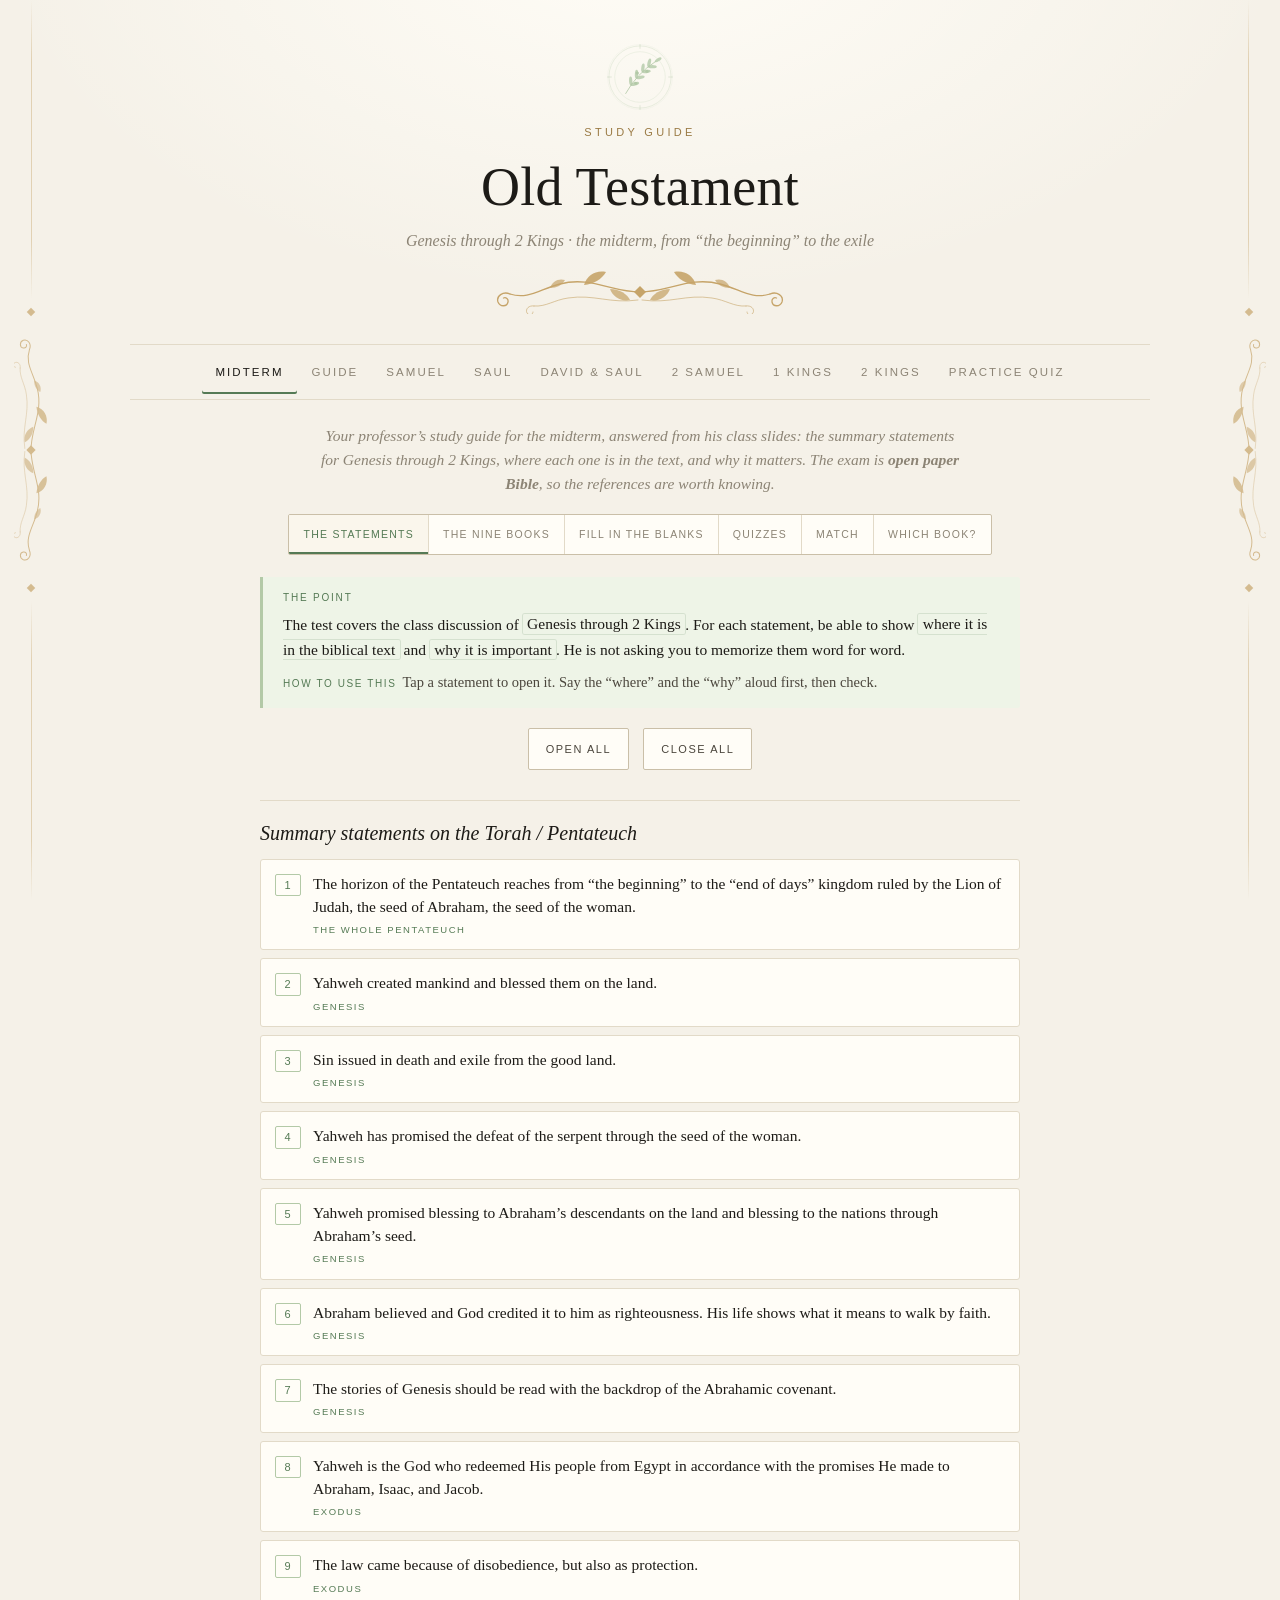
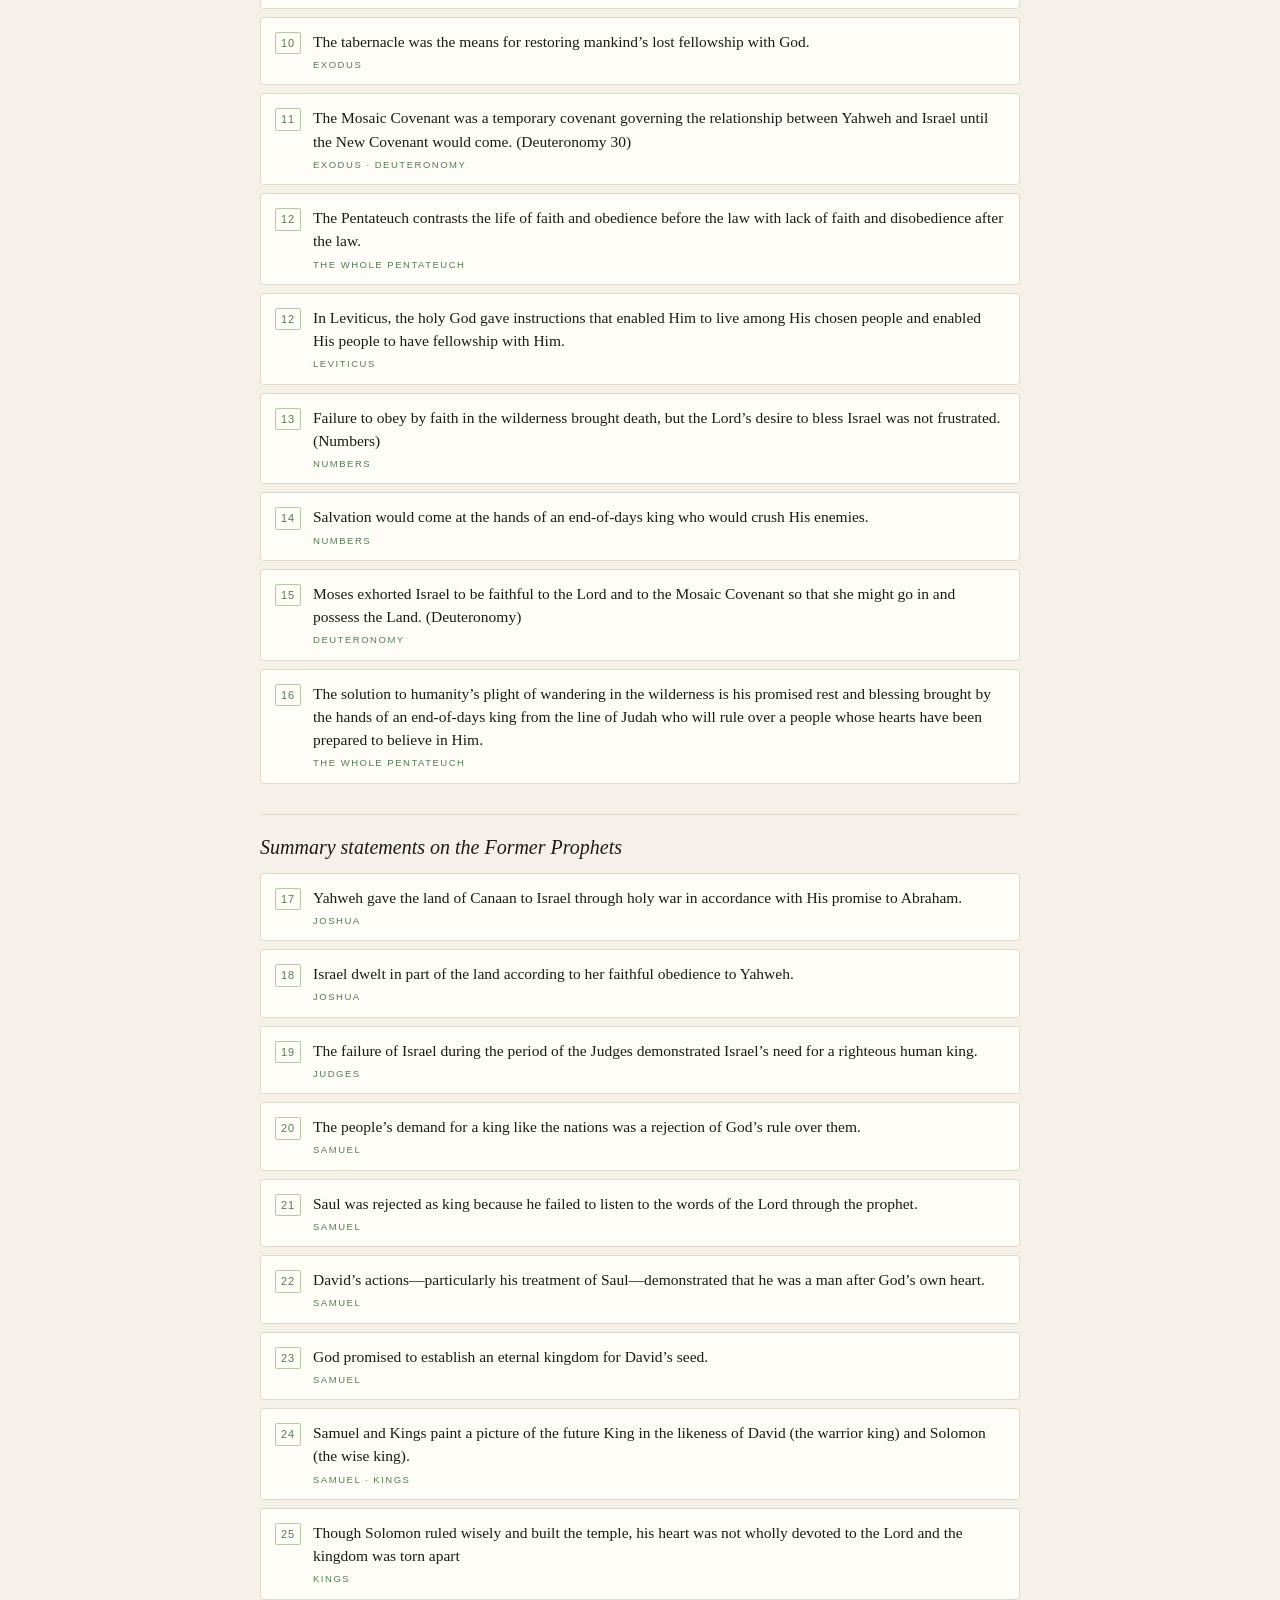
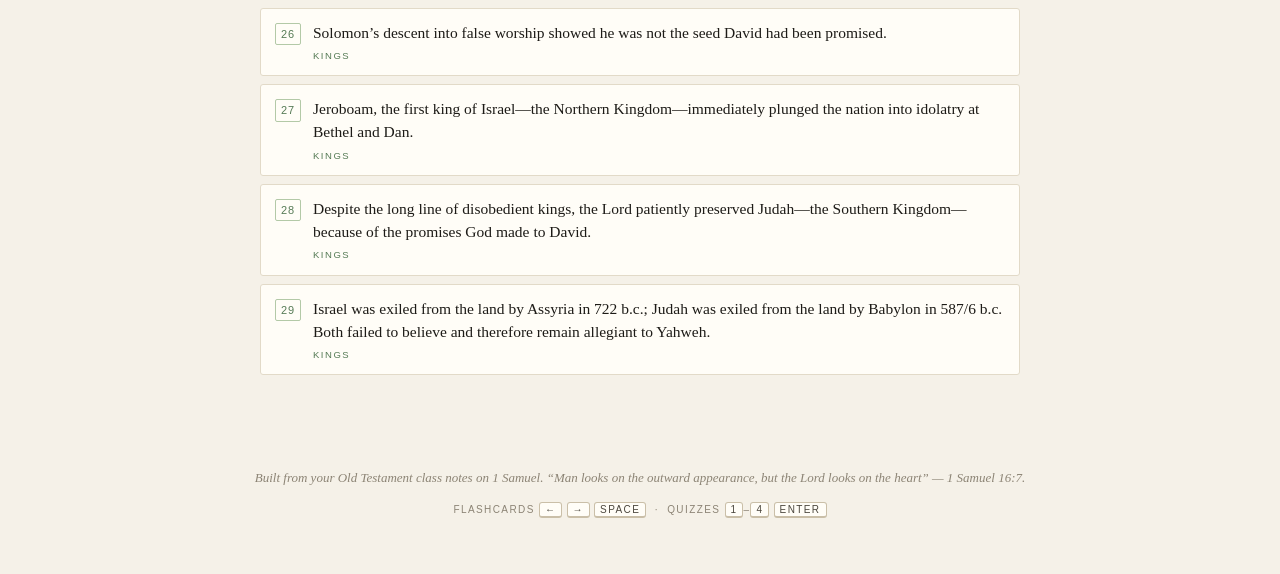
==== commit 8a426b91: "Midterm quizzes: 180 questions from the slides (whole midterm, by book) and five matching sets Co-Au" ====
--- a/index.html
+++ b/index.html
@@ -482,6 +482,9 @@
 .blank{display:inline-block;min-width:74px;padding:0 8px;margin:0 2px;border:0;border-bottom:1.5px solid var(--gold);background:var(--rose-wash);font:inherit;color:var(--ink);cursor:pointer;border-radius:2px 2px 0 0;line-height:1.5}
 .blank.on{background:transparent;font-weight:600;min-width:0}
 @media (max-width:560px){ .mbody{padding-left:16px} .mst summary{font-size:15px} .blank{min-width:56px} }
+.mqgrid{display:grid;grid-template-columns:repeat(auto-fill,minmax(150px,1fr));gap:10px;margin:14px 0}
+.mqgrid .btn{width:100%;text-align:center}
+.mqn{display:inline-block;margin-left:6px;font-size:10px;color:var(--gold);border:1px solid var(--gold-soft);border-radius:8px;padding:0 6px}
 </style>
 </head>
 <body>
@@ -576,11 +579,15 @@
         <button type="button" data-mode="st" aria-pressed="true">The statements</button>
         <button type="button" data-mode="books" aria-pressed="false">The nine books</button>
         <button type="button" data-mode="blanks" aria-pressed="false">Fill in the blanks</button>
+        <button type="button" data-mode="quiz" aria-pressed="false">Quizzes</button>
+        <button type="button" data-mode="match" aria-pressed="false">Match</button>
         <button type="button" data-mode="which" aria-pressed="false">Which book?</button>
       </div></div>
       <div class="panel" data-panel="mid/st"><div id="midSt"></div></div>
       <div class="panel" data-panel="mid/books" hidden><div id="midBooks"></div></div>
       <div class="panel" data-panel="mid/blanks" hidden><div id="midBlanks"></div></div>
+      <div class="panel" data-panel="mid/quiz" hidden><div id="midQuiz"></div></div>
+      <div class="panel" data-panel="mid/match" hidden><p class="hint">Tap one on the left, then the line that goes with it.</p><div id="midMatch"></div></div>
       <div class="panel" data-panel="mid/which" hidden><div id="midWhich"></div></div>
     </section>
 
@@ -2462,6 +2469,274 @@
   return order.slice(0, n || 15).map(midWhichQuestion);
 }
 
+/* ================================================================ the midterm quizzes
+   Questions for the midterm, written 10-oct from the professor's slides only (sessions 1-14 and the
+   Joshua handout). He says the test is multiple choice, matching and fill-in-the-blank.
+   Rule for every question: the wrong choices are near neighbours (another chapter, another book,
+   the next judge), and a false true/false differs from the truth by one swapped detail.
+   bk = the book it belongs to ("int" = the introduction and the Hebrew Bible).                     */
+var MID_QB = [
+ /* ---------- introduction ---------- */
+ {bk:"int",t:"mc",q:"Which books are the Former Prophets?",a:"Joshua, Judges, Samuel, Kings",w:["Isaiah, Jeremiah, Ezekiel, The Twelve","Joshua, Judges, Ruth, Samuel","Deuteronomy, Joshua, Judges, Kings"],e:"The Latter Prophets are Isaiah, Jeremiah, Ezekiel and The Twelve. Ruth is in the Writings."},
+ {bk:"int",t:"mc",q:"What are the three parts of the Hebrew Bible (the Tanak)?",a:"Torah, Prophets, Writings",w:["Torah, Former Prophets, Latter Prophets","Law, History, Poetry","Pentateuch, Prophets, Psalms"],e:"The Prophets are then split into Former and Latter."},
+ {bk:"int",t:"mc",q:"With a small t, what does “torah” mean?",a:"Instruction, teaching or law in general",w:["The five books of Moses","The whole Hebrew Bible","The laws given at Sinai only"],e:"With a capital T, the Torah is the book of Moses, Genesis through Deuteronomy."},
+ {bk:"int",t:"mc",q:"What is the Septuagint (LXX)?",a:"The Old Testament in Greek",w:["The Old Testament in Hebrew","The first five books only","The list of books recognized as Scripture"],e:"The Hebrew text is the Masoretic Text (MT)."},
+ {bk:"int",t:"mc",q:"How do the slides describe the shape of the Pentateuch?",a:"One book: narrative, then a poem, three times",w:["Five books, each closing with a law code","One book: law, then narrative, three times","Five books, each opening with a genealogy"],e:"“1 book, not 5.” The poems are Genesis 49, Numbers 24 and Deuteronomy 32–33."},
+ {bk:"int",t:"mc",q:"Which three passages are the great poems “in the last days”?",a:"Genesis 49, Numbers 24, Deuteronomy 32–33",w:["Genesis 49, Exodus 15, Deuteronomy 32–33","Genesis 3, Numbers 24, Deuteronomy 30","Genesis 12, Exodus 15, Numbers 24"],e:"Jacob to his sons, Balaam before Balak, Moses to Israel."},
+ {bk:"int",t:"mc",q:"Who speaks the poem in Numbers 24?",a:"Balaam",w:["Balak","Moses","Jacob"],e:"Balaam speaks it before Balak. Jacob speaks Genesis 49; Moses speaks Deuteronomy 32–33."},
+ {bk:"int",t:"mc",q:"Which passage says that Christ died for our sins “according to the Scriptures”?",a:"1 Corinthians 15",w:["2 Timothy 3","Hebrews 11","Luke 24"],e:"2 Timothy 3: God-breathed and profitable. Hebrews 11: by faith. Luke 24: the Law, the Prophets and the Psalms."},
+ {bk:"int",t:"tf",q:"In the Hebrew Bible, Ruth stands among the Former Prophets.",a:false,e:"Ruth is in the Writings. The Former Prophets are Joshua, Judges, Samuel and Kings."},
+ {bk:"int",t:"tf",q:"In Luke 24:44 Jesus names the Law of Moses, the Prophets and the Psalms.",a:true,e:"That is the three-part Hebrew Bible: Torah, Prophets, Writings."},
+ {bk:"int",t:"tf",q:"The horizon of the Pentateuch reaches from “the beginning” to the giving of the law at Sinai.",a:false,e:"It reaches to the “end of days” kingdom ruled by the Lion of Judah."},
+
+ /* ---------- Genesis ---------- */
+ {bk:"gen",t:"mc",q:"How does Genesis divide into two parts?",a:"1–11 and 12–50",w:["1–3 and 4–50","1–11 and 12–36","1–25 and 26–50"],e:"The Primeval History (1–11) and the Narrative of the Patriarchs (12–50)."},
+ {bk:"gen",t:"mc",q:"In Genesis 1, what does God do on days 1–3 and then on days 4–6?",a:"He forms, then He fills",w:["He fills, then He forms","He creates, then He rests","He names, then He blesses"],e:"The earth was “formless and void.” God forms it and then fills it."},
+ {bk:"gen",t:"mc",q:"What changes about the name of God at Genesis 2:4?",a:"“God” becomes “the LORD God”",w:["“The LORD God” becomes “God”","“God” becomes “God Almighty”","“The LORD” becomes “Adonai”"],e:"Elohim in chapter 1; Yahweh Elohim in chapter 2."},
+ {bk:"gen",t:"mc",q:"In the Jewish tradition of reading aloud, which word normally replaces the name Yahweh?",a:"Adonai",w:["Elohim","El Shaddai","Jehovah"],e:"Adonai means “Lord,” which is why English Bibles print “the LORD.”"},
+ {bk:"gen",t:"mc",q:"According to the slides, which idea is central to the story of the Fall?",a:"Wisdom",w:["Sacrifice","Covenant","Kingship"],e:"“Central to the story of the Fall is the idea of wisdom.”"},
+ {bk:"gen",t:"mc",q:"Through whom is the serpent to be defeated (Genesis 3:15)?",a:"The seed of the woman",w:["The seed of Abraham","The Lion of Judah","The prophet like Moses"],e:"All of these come later in the story; Genesis 3:15 speaks of the seed of the woman."},
+ {bk:"gen",t:"mc",q:"What happens to the man and the woman at the end of Genesis 3?",a:"They are exiled from the place of God’s provision",w:["They are scattered over the face of the earth","They go down to Egypt","They stay in the garden under a curse"],e:"Scattering is Babel (Genesis 11). Sin brought death and exile from the good land."},
+ {bk:"gen",t:"mc",q:"Which three words sum up God’s promise to Abraham?",a:"Land, seed, blessing",w:["Land, law, king","Seed, temple, rest","Covenant, law, sacrifice"],e:"Seen in Genesis 12, 13, 15, 17 and 22."},
+ {bk:"gen",t:"mc",q:"Where does it say that Abraham “believed the LORD, and he counted it to him as righteousness”?",a:"Genesis 15:6",w:["Genesis 12:3","Genesis 17:5","Genesis 22:18"],e:"12:3: all families blessed. 17:5: the name Abraham. 22:18: all nations blessed in his seed."},
+ {bk:"gen",t:"mc",q:"In which chapter is Abram renamed Abraham and told that kings will come from him?",a:"Genesis 17",w:["Genesis 12","Genesis 15","Genesis 22"],e:"Genesis 17:3–8, the everlasting covenant."},
+ {bk:"gen",t:"mc",q:"Which passage promises that Abraham’s seed “shall possess the gate of his enemies”?",a:"Genesis 22:15–18",w:["Genesis 12:1–3","Genesis 13:14–17","Genesis 15:1–6"],e:"It comes after Abraham did not withhold his son."},
+ {bk:"gen",t:"mc",q:"To whom is the promise repeated in Genesis 26:3–5?",a:"Isaac",w:["Jacob","Joseph","Judah"],e:"Jacob receives it in 28:1–4 and 35:9–12."},
+ {bk:"gen",t:"mc",q:"In Genesis 37–50 the story of the twelve becomes mainly the story of which two sons?",a:"Joseph and Judah",w:["Joseph and Benjamin","Reuben and Judah","Judah and Levi"],e:"Joseph and Judah; the scepter belongs to Judah (49:10)."},
+ {bk:"gen",t:"mc",q:"Which verse do the slides call the guiding principle of the Joseph story?",a:"Genesis 50:20",w:["Genesis 50:24","Genesis 49:10","Genesis 37:5"],e:"50:24 is Joseph’s hope in the promises; 49:10 is the scepter of Judah."},
+ {bk:"gen",t:"mc",q:"In Jacob’s poem (Genesis 49), from which son will the scepter not depart?",a:"Judah",w:["Joseph","Levi","Reuben"],e:"“The scepter shall not depart from Judah … until Shiloh comes.”"},
+ {bk:"gen",t:"mc",q:"Abraham’s life shows what it means to do what?",a:"Walk by faith",w:["Keep the law","Rule with wisdom","Offer sacrifice"],e:"He believed, and God credited it to him as righteousness."},
+ {bk:"gen",t:"tf",q:"On the slides, Abraham entered Canaan about 2092 BC.",a:true,e:"And Jacob’s family entered Egypt about 1876 BC."},
+ {bk:"gen",t:"tf",q:"On the slides, Jacob’s family entered Egypt about 1446 BC.",a:false,e:"About 1876 BC. The year 1446 BC is the exodus."},
+ {bk:"gen",t:"tf",q:"In the promise to Abraham, the “seed” is both corporate and individual.",a:true,e:"A people, and one person."},
+ {bk:"gen",t:"tf",q:"The promised blessing in Genesis 12 is for Abraham’s descendants only.",a:false,e:"Blessing on Israel and on the nations: “in you all the families of the earth shall be blessed.”"},
+
+ /* ---------- Exodus ---------- */
+ {bk:"exo",t:"mc",q:"What are the three parts of Exodus, in order?",a:"Egypt, Wilderness, Sinai",w:["Egypt, Sinai, Wilderness","Egypt, Red Sea, Canaan","Wilderness, Sinai, Moab"],e:"1:1–15:21, 15:22–18:27, 19–40."},
+ {bk:"exo",t:"mc",q:"At which chapter does the Sinai part of Exodus begin?",a:"Chapter 19",w:["Chapter 15","Chapter 20","Chapter 25"],e:"Israel stays at Sinai from Exodus 19 until Numbers 10:11."},
+ {bk:"exo",t:"mc",q:"In Exodus 2:24, God heard their groaning and remembered what?",a:"His covenant with Abraham, Isaac and Jacob",w:["The covenant made at Sinai","The oppression by the Egyptians","His promise to David"],e:"The exodus happens in accordance with the promises to the fathers."},
+ {bk:"exo",t:"mc",q:"Horeb is another name for which place?",a:"Sinai",w:["Zion","Moab","Canaan"],e:"“Horeb = Sinai.” It is where Moses is called."},
+ {bk:"exo",t:"mc",q:"Which of Moses’ objections is answered with the name Yahweh?",a:"“What is your name?”",w:["“Who am I?”","“What if they will not believe me?”","“I am not eloquent.”"],e:"Objection 2. God identifies Himself as Yahweh, the God of the fathers."},
+ {bk:"exo",t:"mc",q:"What were the signs given to Moses meant to do?",a:"Prompt faith in Israel",w:["Harden Pharaoh’s heart","Punish the Egyptians","Prove that Moses was eloquent"],e:"Note Exodus 4:31: the people believed."},
+ {bk:"exo",t:"mc",q:"By what name does Exodus 6:3 say God appeared to Abraham, Isaac and Jacob?",a:"God Almighty (El Shaddai)",w:["Yahweh","Adonai","The LORD God"],e:"“But by my name the LORD I did not make myself known to them.”"},
+ {bk:"exo",t:"mc",q:"According to Exodus 9:14–16, what was the purpose of the plagues?",a:"That God’s name be proclaimed in all the earth",w:["That Egypt be cut off from the earth","That Israel become rich","That Pharaoh’s heart be softened"],e:"“That you may know that there is none like me.” God says He could have cut Egypt off, but did not."},
+ {bk:"exo",t:"mc",q:"What did Israel do when they saw the Egyptians dead on the seashore (Exodus 14:31)?",a:"They feared the LORD and believed",w:["They said, “All that the LORD has spoken we will do”","They cried out because of their bondage","They made a golden calf"],e:"The other answers are Exodus 19, Exodus 2 and Exodus 32."},
+ {bk:"exo",t:"mc",q:"How does the song of Exodus 15:1–18 picture Yahweh?",a:"As the Warrior King",w:["As the God who sees","As God Almighty","As the God of the fathers"],e:"All four are on the slide “Who is God?”; the Warrior King is 15:1–18."},
+ {bk:"exo",t:"mc",q:"What do verses 13–18 of the song in Exodus 15 do?",a:"Extend the exodus forward prophetically",w:["Interpret the exodus poetically","Retell the ten plagues","Give the Ten Commandments"],e:"Verses 1–12 are the poetic interpretation; verses 13–18 the prophetic extension."},
+ {bk:"exo",t:"mc",q:"What pattern marks Israel’s time in the wilderness (Exodus 15:22–18:27)?",a:"God’s provision, but also testing",w:["God’s judgment, but also exile","War, and then rest","Sin, and then servitude"],e:"And more stringent regulations were on the way as their trust waned."},
+ {bk:"exo",t:"mc",q:"How did all the people answer at Sinai (Exodus 19:8; 24:3)?",a:"“All that the LORD has spoken we will do!”",w:["“Who is the LORD, that we should obey His voice?”","“To obey is better than sacrifice.”","“The LORD is with him.”"],e:"They say it twice, and break it in chapter 32."},
+ {bk:"exo",t:"mc",q:"What do the slides call the laws that begin at Exodus 21:1?",a:"The Covenant Code",w:["The Holiness Code","The Ten Commandments","The Sacrificial Laws"],e:"The Ten Commandments are chapter 20; the Holiness Code is Leviticus 17–27."},
+ {bk:"exo",t:"mc",q:"After the people break the covenant in Exodus 32, how does the Lord respond?",a:"With grace, but also with another covenant",w:["With grace, and with no further laws","With exile from the land","With forty years in the wilderness"],e:"Exodus 34:10–11. The forty years belong to Numbers."},
+ {bk:"exo",t:"mc",q:"What is the order of Exodus 25–40?",a:"Plans, golden calf, restoration, finishing",w:["Plans, finishing, golden calf, restoration","Golden calf, plans, finishing, restoration","Plans, restoration, golden calf, finishing"],e:"25–31, 32, 33–34, 35–40."},
+ {bk:"exo",t:"mc",q:"Which is NOT one of the links the slides draw between the garden and the tabernacle?",a:"A flood",w:["Gold","Cherubim","Rest and the Sabbath"],e:"The links: Spirit, gold, jewels, cherubim, rest, inspection and blessing, and then a fall."},
+ {bk:"exo",t:"mc",q:"In the garden-tabernacle pattern, what matches the fall of Genesis 3?",a:"The golden calf",w:["The ten plagues","The strange fire","The twelve spies"],e:"Each is “followed by” a fall: Genesis 3 and Exodus 32."},
+ {bk:"exo",t:"mc",q:"In the line that starts in the garden, what comes right after the temple?",a:"The true tabernacle",w:["The tabernacle","The new heavens and new earth","The garden"],e:"Garden → tabernacle → temple → true tabernacle (Hebrews 8–9) → new heavens and new earth."},
+ {bk:"exo",t:"mc",q:"Which date are you asked to remember for the exodus?",a:"1446 BC",w:["1406 BC","1876 BC","2092 BC"],e:"1406 BC is Jericho; 1876 BC is the move to Egypt; 2092 BC is Abraham in Canaan."},
+ {bk:"exo",t:"mc",q:"Which chapter of Deuteronomy is tied to the New Covenant?",a:"Deuteronomy 30",w:["Deuteronomy 6","Deuteronomy 17","Deuteronomy 18"],e:"Deuteronomy 30:6. Chapter 17 is the king, chapter 18 the prophet."},
+ {bk:"exo",t:"mc",q:"What was the tabernacle the means for?",a:"Restoring mankind’s lost fellowship with God",w:["Replacing the covenant with Abraham","Keeping Israel apart from the nations","Giving the Levites a place to live"],e:"Sailhamer: the tabernacle is pictured as the means of restoring humanity’s lost fellowship with God."},
+ {bk:"exo",t:"tf",q:"The slides call the Mosaic Covenant a temporary covenant, until the New Covenant would come.",a:true,e:"Statement 11, with Deuteronomy 30."},
+ {bk:"exo",t:"tf",q:"The law came because of disobedience, but also as punishment.",a:false,e:"“But also as protection.”"},
+ {bk:"exo",t:"tf",q:"The Ten Commandments come before the Covenant Code.",a:true,e:"Exodus 20, then 21:1 and following."},
+ {bk:"exo",t:"tf",q:"The golden calf comes after the tabernacle is finished.",a:false,e:"Plans (25–31), golden calf (32), restoration (33–34), then the tabernacle is finished (35–40)."},
+
+ /* ---------- Leviticus ---------- */
+ {bk:"lev",t:"mc",q:"What is Leviticus 8–10?",a:"The priestly narrative",w:["The sacrificial laws","The laws to protect ritual cleanness","The Holiness Code"],e:"1–7 sacrifices, 8–10 priestly narrative, 11–16 cleanness, 17–27 Holiness Code."},
+ {bk:"lev",t:"mc",q:"Which chapters are the Holiness Code?",a:"Leviticus 17–27",w:["Leviticus 11–16","Leviticus 1–7","Leviticus 8–10"],e:"Its key verse is 19:2."},
+ {bk:"lev",t:"mc",q:"What is Yom Kippur?",a:"The Day of Atonement",w:["The Passover","The Sabbath","The Holiness Code"],e:"It closes the section on ritual cleanness (Leviticus 11–16)."},
+ {bk:"lev",t:"mc",q:"Which is NOT one of the five offerings of Leviticus 1–7?",a:"The incense offering",w:["The guilt offering","The fellowship offering","The grain offering"],e:"Burnt, grain, fellowship, sin, guilt."},
+ {bk:"lev",t:"mc",q:"What are the two categories of sacrifice?",a:"Voluntary and obligatory",w:["Clean and unclean","Burnt and unburnt","Priestly and royal"],e:"Clean and unclean belong to chapters 11–16."},
+ {bk:"lev",t:"mc",q:"What did Nadab and Abihu do?",a:"They offered strange fire the LORD had not commanded",w:["They made a golden calf","They brought back an unbelieving report","They refused to bless the people"],e:"Leviticus 10:1–3. Fire came out from the LORD and consumed them."},
+ {bk:"lev",t:"mc",q:"In Leviticus 9:24, what does the fire from before the LORD consume?",a:"The burnt offering",w:["Nadab and Abihu","The tent of meeting","The strange fire"],e:"That is 9:24. In 10:2 the fire consumes Nadab and Abihu."},
+ {bk:"lev",t:"mc",q:"What does being in a state of impurity mean?",a:"Being restricted from worship in the community",w:["Being exiled from the land","Being barred from the priesthood for life","Being guilty of idolatry"],e:"Impurity is tied to the goal of the covenant and of creation: the worship of God."},
+ {bk:"lev",t:"mc",q:"Fill in the key verse (Leviticus 19:2): “You shall be ____, for I the LORD your God am ____.”",a:"holy",w:["faithful","righteous","clean"],e:"Also 11:45 and 20:26."},
+ {bk:"lev",t:"mc",q:"The slides name three things that are sanctified (set apart). Which three?",a:"God, the people, the tent",w:["God, the people, the land","Priest, king, prophet","God, the law, the land"],e:"A sanctified God, a sanctified people, a sanctified tent."},
+ {bk:"lev",t:"mc",q:"What does “wholly other” say about God?",a:"The infinite distinction between divinity and humanity",w:["That He is far from His people","That He cannot be known","That He lives only in heaven"],e:"Thomas Mann. Yet this holy God dwells in their midst in the tabernacle."},
+ {bk:"lev",t:"tf",q:"In Leviticus, God’s instructions enable Him to live among His chosen people.",a:true,e:"And enable His people to have fellowship with Him."},
+ {bk:"lev",t:"tf",q:"The Holiness Code is Leviticus 11–16.",a:false,e:"It is 17–27. Chapters 11–16 are the laws to protect ritual cleanness."},
+ {bk:"lev",t:"tf",q:"The burnt offering and the grain offering are two of the five offerings.",a:true,e:"With the fellowship, sin and guilt offerings."},
+
+ /* ---------- Numbers ---------- */
+ {bk:"num",t:"mc",q:"What is the pattern of Numbers 1–10, 11–25 and 26–36?",a:"Obedience, disobedience, obedience",w:["Disobedience, obedience, disobedience","Obedience, obedience, disobedience","Disobedience, disobedience, obedience"],e:"First generation, its death, second generation."},
+ {bk:"num",t:"mc",q:"What stands at the head of both Numbers 1–10 and Numbers 26–36?",a:"A census",w:["A poem","A covenant","A battle"],e:"One census for each generation."},
+ {bk:"num",t:"mc",q:"What happens in Numbers 11–25?",a:"The first generation dies and the second is born",w:["The second generation dies and a third is born","The first generation enters the land","The first generation is counted"],e:"Persistent disobedience as faith waned in the wilderness."},
+ {bk:"num",t:"mc",q:"Which chapter shows the unbelief of the leadership?",a:"Numbers 20",w:["Numbers 13–14","Numbers 22–24","Numbers 25"],e:"Numbers 13–14 is the unbelief of the people."},
+ {bk:"num",t:"mc",q:"In Numbers 1–10, the law was having its intended results. Which results?",a:"Blessing and order",w:["Fear and silence","Death and exile","Rest and wealth"],e:"The first acts were acts of obedience."},
+ {bk:"num",t:"mc",q:"How many attempts to thwart God’s plan are turned to blessing in the Balaam story?",a:"Three",w:["Two","Four","Seven"],e:"As in Exodus 1, where three attempts also fail."},
+ {bk:"num",t:"mc",q:"Which earlier chapter does the Balaam story mirror?",a:"Exodus 1",w:["Genesis 3","Exodus 32","Numbers 13"],e:"In both, Israel is “a mighty nation” and a ruler tries three times to stop them."},
+ {bk:"num",t:"mc",q:"In Numbers 24:17, what will the scepter out of Israel crush?",a:"The forehead of Moab",w:["The head of the serpent","The gate of his enemies","The horn of the proud"],e:"“A star shall come out of Jacob.”"},
+ {bk:"num",t:"mc",q:"Numbers 24:9 echoes which two passages of Genesis?",a:"Genesis 49:9 and Genesis 12:3",w:["Genesis 3:15 and Genesis 15:6","Genesis 1:28 and Genesis 17:2","Genesis 22:18 and Genesis 50:20"],e:"The lion of Judah, and “blessed are those who bless you.”"},
+ {bk:"num",t:"mc",q:"Where in Numbers is Exodus 34:6–7 repeated?",a:"Numbers 14:18",w:["Numbers 10:11","Numbers 20:12","Numbers 24:17"],e:"“Slow to anger and abounding in steadfast love … but by no means clearing the guilty.”"},
+ {bk:"num",t:"mc",q:"Fill in: “Salvation would come at the hands of an end-of-days ____ who would crush His enemies.”",a:"king",w:["prophet","priest","judge"],e:"Statement 14, from Balaam’s poem."},
+ {bk:"num",t:"tf",q:"Failure to obey by faith in the wilderness frustrated the Lord’s desire to bless Israel.",a:false,e:"It brought death, but His desire to bless Israel was <i>not</i> frustrated."},
+ {bk:"num",t:"tf",q:"Israel leaves Sinai in Numbers 10:11.",a:true,e:"They arrived in Exodus 19:1–2."},
+ {bk:"num",t:"tf",q:"The unbelief of the people is shown in Numbers 20.",a:false,e:"Numbers 13–14. Chapter 20 is the leadership."},
+
+ /* ---------- Deuteronomy ---------- */
+ {bk:"deu",t:"mc",q:"What does the title “Deuteronomy” mean?",a:"Second law",w:["These are the words","Fifth book","The law of Moses"],e:"“These are the Words” is the Hebrew title."},
+ {bk:"deu",t:"mc",q:"Where is Israel during Deuteronomy?",a:"On the plains of Moab",w:["At Mount Sinai","On the plains of Jericho","In the wilderness of Egypt"],e:"Session 8: “On the Plains of Moab.”"},
+ {bk:"deu",t:"mc",q:"How is Deuteronomy built?",a:"Four speeches and a blessing",w:["Three speeches and a song","Two censuses and a poem","Ten commandments and a code"],e:"1:1–4:43, 4:44–28:68, 29:1–30:20, 31:1–32:47, then the blessing."},
+ {bk:"deu",t:"mc",q:"Which time does the second speech (4:44–28:68) look at?",a:"The present",w:["The past","The future","The end of days"],e:"Speech 1 looks at the past; speeches 3 and 4 and the blessing look to the future."},
+ {bk:"deu",t:"mc",q:"Where is the law of the king?",a:"Deuteronomy 17:14–20",w:["Deuteronomy 18:15–22","Deuteronomy 17:8–13","Deuteronomy 12:1–14"],e:"17:8–13 priests and judges; 18:15–22 the prophet; 12 the place of worship."},
+ {bk:"deu",t:"mc",q:"Which is NOT one of the offices of Deuteronomy 17–18?",a:"The warrior",w:["The king","The prophet","Priests and judges"],e:"Priests and judges, king, prophet."},
+ {bk:"deu",t:"mc",q:"According to Deuteronomy 8:2, with what was Israel’s heart tested?",a:"The manna",w:["The golden calf","The spies’ report","The waters of the Jordan"],e:"The heart is a theme: Genesis 6:5; Deuteronomy 8:2; 10; 30:6."},
+ {bk:"deu",t:"mc",q:"Thomas Mann calls Deuteronomy the conclusion of the Pentateuchal narrative and what else?",a:"The definitive commentary on what precedes it",w:["The introduction to the Former Prophets","A second copy of the Sinai laws","The first of the Writings"],e:"“Both the conclusion … and the definitive commentary.”"},
+ {bk:"deu",t:"mc",q:"Moses exhorted Israel to be faithful so that she might do what?",a:"Go in and possess the land",w:["Receive a king like the nations","Build a house for the LORD","Return from exile"],e:"Statement 15: faithful to the Lord and to the Mosaic Covenant, so that she might possess the land."},
+ {bk:"deu",t:"mc",q:"Who does the Pentateuch expect, according to Deuteronomy 18?",a:"A prophet like Moses",w:["A king like David","A priest like Aaron","A judge like Samuel"],e:"Joshua is like Moses, but he is not this “second Moses.”"},
+ {bk:"deu",t:"tf",q:"The Hebrew title of Deuteronomy means “second law.”",a:false,e:"The Hebrew title is “These are the Words.” “Second law” is what “Deuteronomy” means."},
+ {bk:"deu",t:"tf",q:"Genesis 6:5 and 8:21 describe humanity’s heart as plagued with evil.",a:true,e:"That is why Deuteronomy 30:6 matters."},
+ {bk:"deu",t:"tf",q:"The solution of the Pentateuch is a king from the line of Judah ruling a people whose hearts are prepared to believe.",a:true,e:"Statement 16, the conclusion about the whole Pentateuch (Deuteronomy 30:6)."},
+
+ /* ---------- Joshua ---------- */
+ {bk:"jos",t:"mc",q:"What is Joshua 13–21?",a:"The distribution of the land",w:["The conquest of the land","The farewells","The crossing of the Jordan"],e:"Conquest 1–12, distribution 13–21, farewells 22–24."},
+ {bk:"jos",t:"mc",q:"Where and about when does the conquest begin?",a:"At Jericho, about 1406 BC",w:["At Ai, about 1406 BC","At Jericho, about 1446 BC","At Shittim, about 1446 BC"],e:"Forty years after the exodus of 1446 BC."},
+ {bk:"jos",t:"mc",q:"Which question do the farewells (Joshua 22–24) ask?",a:"How do they stay in the land?",w:["How do they enter the land?","Who will be their king?","How is the land divided?"],e:"The possibility of apostasy against the eventuality of apostasy."},
+ {bk:"jos",t:"mc",q:"What does Joshua hold up during the battle at Ai?",a:"His javelin",w:["His staff","His sword","The ark"],e:"Moses held up his staff against the Amalekites (Exodus 17)."},
+ {bk:"jos",t:"mc",q:"Rahab’s confession (Joshua 2:9–11) uses words taken from which passage?",a:"Exodus 15:13–15",w:["Genesis 12:1–3","Numbers 24:17","Deuteronomy 6:4–9"],e:"“All the inhabitants of Canaan have melted away.”"},
+ {bk:"jos",t:"mc",q:"Rahab’s scarlet cord matches which event in the Torah?",a:"The blood on the doorframes at the Passover",w:["The manna in the wilderness","The staff held up in battle","The stones set up at the Jordan"],e:"Both kept a household safe during a destruction."},
+ {bk:"jos",t:"mc",q:"The spies hidden in stalks of flax match which story?",a:"Moses found in the reeds of the Nile",w:["The twelve spies in the land","Jacob going down to Egypt","The Hebrew midwives"],e:"The midwives match Rahab’s resourcefulness; the reeds match the flax."},
+ {bk:"jos",t:"mc",q:"What stops in Joshua 5:12?",a:"The manna",w:["The Passover","Circumcision","The crossing"],e:"It began in Exodus 16."},
+ {bk:"jos",t:"mc",q:"Why is Israel defeated at Ai?",a:"They violated the ban, and Yahweh’s presence was not with them",w:["They sent too many men","They had not kept the Passover","Joshua had lowered his javelin"],e:"Joshua 7. Like Israel going up without Yahweh in Numbers 14:39–45."},
+ {bk:"jos",t:"mc",q:"What does Joshua do before the conquest that Moses did before the exodus?",a:"Circumcision",w:["A census","A sacrifice","A song"],e:"Moses’ son (Exodus 4:24–26); the men of Israel (Joshua 5:2–8)."},
+ {bk:"jos",t:"mc",q:"How many spies does Joshua send?",a:"Two",w:["Twelve","Three","Seven"],e:"Moses sent twelve, and two believed."},
+ {bk:"jos",t:"mc",q:"What does Joshua 21:43–45 say?",a:"Not one of the LORD’s good promises failed",w:["Israel did what was right in their own eyes","The people could not drive them all out","The LORD’s anger burned against Israel"],e:"The LORD gave Israel the land He had sworn to their fathers, and rest on every side."},
+ {bk:"jos",t:"mc",q:"“A minor shadow portends a coming canopy of darkness” describes the end of which book?",a:"Joshua",w:["Judges","Deuteronomy","Kings"],e:"Dempster. The darkness is Judges."},
+ {bk:"jos",t:"mc",q:"What is the “Deuteronomic History”?",a:"The blessings and cursings of Deuteronomy worked out in Israel’s history",w:["A second telling of the laws of Sinai","The history of how Deuteronomy was written","The story of Israel in the wilderness"],e:"Dempster. Its four measures: allegiance, worship, king, prophet."},
+ {bk:"jos",t:"mc",q:"Which is NOT one of the four themes Deuteronomy gives the Former Prophets?",a:"Wisdom",w:["Allegiance","Worship","Prophet"],e:"Allegiance, worship, king, prophet."},
+ {bk:"jos",t:"mc",q:"How do the slides sum up the Former Prophets?",a:"Into the land, 800+ years in the land, exile",w:["Out of Egypt, 40 years in the wilderness, into the land","Into the land, 400 years of judges, a king","Exile, return, a new temple"],e:"Joshua, Judges, Samuel, Kings."},
+ {bk:"jos",t:"tf",q:"Joshua is the “second Moses” that the Pentateuch expects in Deuteronomy 18.",a:false,e:"He is like Moses, but not that second Moses. He must carefully follow the book of Moses."},
+ {bk:"jos",t:"tf",q:"According to Joshua, Israel drove out every people of the land without exception.",a:false,e:"“… except”: 11:22; 15:63; 16:10; 17:12–13; 19:47. Israel dwelt in <i>part</i> of the land."},
+ {bk:"jos",t:"tf",q:"The Conquest was not the final fulfillment of God’s promises.",a:true,e:"Sailhamer: a future fulfillment still awaited God’s people."},
+ {bk:"jos",t:"tf",q:"Both Moses and Joshua are called “servant of Yahweh.”",a:true,e:"One of the parallels between them."},
+
+ /* ---------- Judges ---------- */
+ {bk:"jdg",t:"mc",q:"What is Judges 3:7–16:31?",a:"The Book of Deliverers: cycles of failure",w:["The introduction: incomplete obedience","Internal strife: idolatry and immorality","The farewells"],e:"Introduction 1:1–3:6; deliverers 3:7–16:31; internal strife 17–21."},
+ {bk:"jdg",t:"mc",q:"In the cycle, what comes right after servitude?",a:"Supplication",w:["Salvation","Security","Sin"],e:"Sin, servitude, supplication, salvation, security."},
+ {bk:"jdg",t:"mc",q:"In the cycle, what is “supplication”?",a:"Crying out to Yahweh, as they did in Egypt",w:["Serving the oppressors the Lord sent","Doing evil in the eyes of the Lord","Rest for the land"],e:"Judges 2:18; 3:9."},
+ {bk:"jdg",t:"mc",q:"How does salvation come in the cycle?",a:"Through the judge, by the Spirit",w:["Through the king, by the prophet","Through the priest, by sacrifice","Through the people, by repentance"],e:"Deliverance through the judge, by the Spirit."},
+ {bk:"jdg",t:"mc",q:"Which word marks the “security” step of the cycle?",a:"Rest",w:["Peace","Blessing","Order"],e:"Judges 3:11, 30."},
+ {bk:"jdg",t:"mc",q:"Which judge is the ideal pattern of a judge?",a:"Othniel",w:["Ehud","Gideon","Samson"],e:"The first one. Samson, the last, is a shadow of what a judge should be."},
+ {bk:"jdg",t:"mc",q:"Which judge is “a shadow of what a judge should be”?",a:"Samson",w:["Jephthah","Gideon","Othniel"],e:"The judges go downhill from Othniel to Samson."},
+ {bk:"jdg",t:"mc",q:"In the slides’ list, which judge comes right after Deborah?",a:"Gideon",w:["Ehud","Jephthah","Samson"],e:"Othniel, Ehud, Deborah, Gideon, Jephthah, Samson."},
+ {bk:"jdg",t:"mc",q:"Which two words describe Israel’s failures in Judges 17–21?",a:"Idolatry and immorality",w:["Famine and plague","War and exile","Pride and unbelief"],e:"“Pictures of Israel’s failures.”"},
+ {bk:"jdg",t:"mc",q:"In the introduction (Judges 1:1–3:6), what does incomplete obedience become?",a:"A snare",w:["A blessing","A covenant","A cycle"],e:"Joshua’s “except” list comes due."},
+ {bk:"jdg",t:"mc",q:"Which is NOT one of the oppressors the slides name in Judges?",a:"Assyrians",w:["Moabites","Midianites","Philistines"],e:"Assyria belongs to Kings (722 BC)."},
+ {bk:"jdg",t:"mc",q:"Fill in (Judges 21:25): “In those days there was no ____ in Israel; everyone did what was right in his own eyes.”",a:"king",w:["judge","prophet","priest"],e:"Also 17:6; 18:1; 19:1."},
+ {bk:"jdg",t:"tf",q:"In class, the Judges statement included Israel’s need “to acknowledge Yahweh as King.”",a:true,e:"“… and to await a righteous human king.”"},
+ {bk:"jdg",t:"tf",q:"Samson is presented as the ideal pattern of a judge.",a:false,e:"Othniel is. Samson is a shadow of what a judge should be."},
+ {bk:"jdg",t:"tf",q:"The refrain “there was no king in Israel” belongs to Judges 17–21.",a:true,e:"17:6; 18:1; 19:1; 21:25."},
+ {bk:"jdg",t:"tf",q:"The cycle of the judges ends each time with servitude.",a:false,e:"It ends with security (“rest”); servitude is the second step."},
+
+ /* ---------- Samuel ---------- */
+ {bk:"sam",t:"mc",q:"What is 2 Samuel 21–24?",a:"The appendix",w:["David’s kingship","The Davidic covenant","Saul’s kingship"],e:"Samuel (1 Sam 1–7), Saul (8–15), David (1 Sam 16–2 Sam 20), appendix (2 Sam 21–24)."},
+ {bk:"sam",t:"mc",q:"How do the slides label Saul (1 Samuel 8–15)?",a:"A king like the nations",w:["God’s king","Prophet and judge","The warrior king"],e:"Samuel is prophet and judge; David is God’s king."},
+ {bk:"sam",t:"mc",q:"Which three poems give Samuel its structure?",a:"Hannah’s song, the Davidic covenant, David’s songs",w:["Hannah’s song, Saul’s lament, David’s songs","Moses’ song, Hannah’s song, David’s songs","Hannah’s song, David’s lament, Solomon’s prayer"],e:"1 Samuel 2:1–10; 2 Samuel 7; 2 Samuel 22–23."},
+ {bk:"sam",t:"mc",q:"What do the slides call Hannah’s song?",a:"The “table of contents” of the book",w:["The “appendix” of the book","The “second law” of the book","The “definitive commentary” on the book"],e:"It is the script or guiding principle by which the story proceeds."},
+ {bk:"sam",t:"mc",q:"Which is NOT one of the lines of Hannah’s song on the slides?",a:"The Lord gives the land by holy war",w:["The Lord brings down the proud and exalts the humble","The Lord cannot be thwarted by human military power","The Lord will empower His king with strength"],e:"Holy war is the statement for Joshua."},
+ {bk:"sam",t:"mc",q:"“He brings low; He also exalts.” Who is brought low opposite Samuel?",a:"Eli",w:["Saul","Peninnah","Jonathan"],e:"Hannah and Peninnah; Samuel and Eli; David and Saul."},
+ {bk:"sam",t:"mc",q:"Where is the ark narrative?",a:"1 Samuel 4:1–7:1",w:["1 Samuel 1:1–2:11","1 Samuel 8–15","2 Samuel 21–24"],e:"Inside Samuel’s judgeship (1 Samuel 1–7)."},
+ {bk:"sam",t:"mc",q:"“To obey is better than sacrifice” belongs to which offense of Saul?",a:"The second, 1 Samuel 15",w:["The first, 1 Samuel 13","The first, 1 Samuel 8","The second, 1 Samuel 28"],e:"The first offense (13:1–15): “you have not kept the commandment of Yahweh your God.”"},
+ {bk:"sam",t:"mc",q:"Why was Saul rejected as king?",a:"He failed to listen to the words of the Lord through the prophet",w:["He failed to defeat the enemies of Israel","He asked for a kingdom like the nations","He failed to bring the ark to Jerusalem"],e:"“Because you have rejected the word of the LORD, He has also rejected you from being king.”"},
+ {bk:"sam",t:"mc",q:"Selection, confirmation, recognition: which chapter is the confirmation of David?",a:"1 Samuel 17",w:["1 Samuel 16","1 Samuel 18","2 Samuel 7"],e:"Selection 16, confirmation 17, recognition 18."},
+ {bk:"sam",t:"mc",q:"Which phrase is repeated about David again and again?",a:"“The LORD was with him”",w:["“He did what was right in his own eyes”","“His heart was wholly devoted”","“He walked in the ways of his father”"],e:"16:18; 17:37; 18:12, 14, 28; 2 Samuel 5:10; 7:9."},
+ {bk:"sam",t:"mc",q:"Which is NOT one of the ways David shows he is a man after God’s own heart?",a:"He builds a house for the LORD",w:["He respects the king as God’s anointed","He listens to God’s word through the prophet","He mourns the deaths of Saul and Jonathan"],e:"The temple is Solomon’s."},
+ {bk:"sam",t:"mc",q:"Where is the Davidic covenant?",a:"2 Samuel 7",w:["1 Samuel 16","2 Samuel 22","1 Kings 8"],e:"Also 1 Chronicles 17."},
+ {bk:"sam",t:"mc",q:"What did God promise David?",a:"An eternal kingdom for his seed",w:["A temple built by his own hands","Rest from every enemy for Israel","The return of the ark to Shiloh"],e:"Statement 23. The seed is the Messiah."},
+ {bk:"sam",t:"mc",q:"What did the people’s demand for a king like the nations amount to?",a:"A rejection of God’s rule over them",w:["A rejection of Samuel’s sons","A request the law had never foreseen","A return to the days of the judges"],e:"Statement 20. Deuteronomy 17 had already foreseen a king."},
+ {bk:"sam",t:"tf",q:"The Spirit of the LORD came mightily upon David from the day he was selected.",a:true,e:"1 Samuel 16:13: “from that day forward.”"},
+ {bk:"sam",t:"tf",q:"Saul was rejected because he lost the battle with the Philistines.",a:false,e:"Because he failed to listen to the words of the Lord through the prophet."},
+ {bk:"sam",t:"tf",q:"David mourns the deaths of Saul and Jonathan in 2 Samuel 1.",a:true,e:"One of the marks of a man after God’s own heart."},
+ {bk:"sam",t:"tf",q:"Hannah’s song is found in 2 Samuel 22.",a:false,e:"1 Samuel 2:1–10. David’s songs are in 2 Samuel 22–23."},
+
+ /* ---------- Kings ---------- */
+ {bk:"kgs",t:"mc",q:"What is 1 Kings 12–2 Kings 17?",a:"Judah and Israel, the divided kingdom",w:["Solomon’s reign","Judah alone","The exile to Babylon"],e:"Solomon (1 Kgs 1–11); the divided kingdom; Judah alone (2 Kgs 18–25)."},
+ {bk:"kgs",t:"mc",q:"Which date do the slides give for the death of David?",a:"970 BC",w:["1010 BC","930 BC","722 BC"],e:"Kings runs from 970 BC to the release of Jehoiachin in 561 BC."},
+ {bk:"kgs",t:"mc",q:"Who exiled the Northern Kingdom, and when?",a:"Assyria, 722 BC",w:["Babylon, 722 BC","Assyria, 586 BC","Babylon, 586 BC"],e:"Babylon exiled Judah in 587/6 BC."},
+ {bk:"kgs",t:"mc",q:"What happens in 561 BC?",a:"Jehoiachin is released",w:["Jerusalem falls","Samaria falls","The temple is finished"],e:"The epilogue of Kings (2 Kings 25:22–30): hope?"},
+ {bk:"kgs",t:"mc",q:"Which chapters of 1 Kings are about Solomon’s temple?",a:"1 Kings 5–9",w:["1 Kings 1–3","1 Kings 3–4","1 Kings 10"],e:"Established 1–3, wisdom 3–4, temple 5–9, wealth and glory 10, fall 11."},
+ {bk:"kgs",t:"mc",q:"Which chapter is Solomon’s fall?",a:"1 Kings 11",w:["1 Kings 8","1 Kings 10","1 Kings 12"],e:"Chapter 12 is the division of the kingdom."},
+ {bk:"kgs",t:"mc",q:"Which two verses show the change in Solomon’s heart?",a:"1 Kings 8:61 and 11:4",w:["1 Kings 2:2 and 3:6","1 Kings 4:29 and 10:7","1 Kings 13:1 and 2 Kings 23:15"],e:"“Wholly devoted” in 8:61; “not wholly devoted” in 11:4."},
+ {bk:"kgs",t:"mc",q:"What turned Solomon’s heart away (1 Kings 11:4)?",a:"His wives, after other gods",w:["His wealth, after glory","His wisdom, after pride","His enemies, after war"],e:"“When Solomon was old, his wives turned his heart away after other gods.”"},
+ {bk:"kgs",t:"mc",q:"Why do the slides say Solomon is not the promised seed?",a:"His kingdom does not make it past the first generation",w:["He was not a son of David","He never finished the temple","He never ruled over all Israel"],e:"No support that Solomon established the everlasting kingdom. The seed is the Messiah."},
+ {bk:"kgs",t:"mc",q:"Who was the first king of the Northern Kingdom?",a:"Jeroboam",w:["Rehoboam","Ahab","Jehu"],e:"Jeroboam, of Ephraim. Rehoboam, of Judah, ruled the south."},
+ {bk:"kgs",t:"mc",q:"What was the capital of the Northern Kingdom?",a:"Samaria",w:["Bethel","Dan","Jerusalem"],e:"Bethel and Dan were its places of worship; Jerusalem was Judah’s capital."},
+ {bk:"kgs",t:"mc",q:"Where did Jeroboam set up worship?",a:"Bethel and Dan",w:["Samaria and Dan","Bethel and Shiloh","Samaria and Jerusalem"],e:"He immediately plunged the nation into idolatry."},
+ {bk:"kgs",t:"mc",q:"Under which king did Elijah minister in 1 Kings 17–19?",a:"Ahab",w:["Ahaziah","Jehu","Jeroboam"],e:"In 2 Kings 1 he prophesies about the death of Ahaziah."},
+ {bk:"kgs",t:"mc",q:"What did Elisha receive?",a:"A double portion",w:["A chariot ride to heaven","The throne of Israel","The book of the Torah"],e:"The chariot ride is Elijah’s (2 Kings 2). Elisha did twice as many miracles."},
+ {bk:"kgs",t:"mc",q:"To which king did Elisha prophesy, “one of the few reformers”?",a:"Jehu",w:["Ahab","Josiah","Hezekiah"],e:"2 Kings 10:18 and following. Josiah and Hezekiah are kings of Judah."},
+ {bk:"kgs",t:"mc",q:"In 2 Kings 18–25, who comes between Manasseh and Josiah?",a:"Amon",w:["Hezekiah","Jehoiachin","Ahaz"],e:"Hezekiah, Manasseh, Amon, Josiah."},
+ {bk:"kgs",t:"mc",q:"What do the slides say about Josiah’s strict adherence to Torah?",a:"It does not turn the Lord’s anger from Judah",w:["It delays the exile of the Northern Kingdom","It makes him the promised seed of David","It brings the ark back to Jerusalem"],e:"“Even Josiah’s strict adherence to Torah doesn’t turn the Lord’s anger from Judah.”"},
+ {bk:"kgs",t:"mc",q:"1 Kings 13:1–2 is a prophecy. Where is it fulfilled?",a:"2 Kings 23:15–16",w:["2 Kings 17","2 Kings 2","1 Kings 18"],e:"In the reign of Josiah (2 Kings 22:1–23:30)."},
+ {bk:"kgs",t:"mc",q:"Why did the Lord patiently preserve Judah?",a:"Because of the promises He made to David",w:["Because of the reforms of Josiah","Because the temple stood in Jerusalem","Because Judah never served other gods"],e:"Statement 28: despite the long line of disobedient kings."},
+ {bk:"kgs",t:"mc",q:"Samuel and Kings picture the future King in the likeness of David and Solomon. Which pairing is right?",a:"David the warrior king, Solomon the wise king",w:["David the wise king, Solomon the warrior king","David the priest king, Solomon the wise king","David the warrior king, Solomon the prophet king"],e:"Statement 24. Solomon’s wisdom: 1 Kings 3:6–14; 4:29–34."},
+ {bk:"kgs",t:"mc",q:"Which passage do the slides give for wisdom and the seed of David?",a:"Isaiah 11",w:["Jeremiah 7","Hosea 3","Daniel 7"],e:"With 1 Corinthians 1:30 and Colossians 2:1–3."},
+ {bk:"kgs",t:"mc",q:"In his last words to Solomon (1 Kings 2:2–4), what does David tell him to walk by?",a:"What is written in the Law (Torah) of Moses",w:["The words of Samuel the prophet","The counsel of the elders","The wisdom the LORD would give him"],e:"The king is under the Torah, as Deuteronomy 17 says."},
+ {bk:"kgs",t:"tf",q:"Babylon exiled the Northern Kingdom in 722 BC.",a:false,e:"Assyria did. Babylon exiled Judah in 587/6 BC."},
+ {bk:"kgs",t:"tf",q:"Elijah and Elisha were both prophets in the Northern Kingdom.",a:true,e:"They preserve faith during a corrupt generation; thus hope for the future."},
+ {bk:"kgs",t:"tf",q:"Rehoboam was the first king of the Northern Kingdom.",a:false,e:"Jeroboam was. Rehoboam was the first king of Judah after Solomon."},
+ {bk:"kgs",t:"tf",q:"Both Israel and Judah failed to believe, and therefore to remain allegiant to Yahweh.",a:true,e:"Statement 29: Israel in 722 BC, Judah in 587/6 BC."},
+ {bk:"kgs",t:"tf",q:"The epilogue of Kings ends with the release of Jehoiachin.",a:true,e:"2 Kings 25:22–30, in 561 BC."},
+ {bk:"kgs",t:"tf",q:"Solomon’s heart was wholly devoted to the LORD, as David’s had been.",a:false,e:"1 Kings 11:4: it was <i>not</i> wholly devoted, as the heart of David his father had been."}
+];
+
+/* ---- matching sets: he lists "matching" as a question type ---- */
+var MID_PAIRS = [
+ {name:"People", left:"Who", right:"What the slides say", pairs:[
+  ["Othniel", "The ideal pattern of a judge"], ["Samson", "A shadow of what a judge should be"], ["Jeroboam", "First king of the Northern Kingdom"],
+  ["Rehoboam", "First king of Judah after Solomon"], ["Balaam", "Spoke of a star out of Jacob"], ["Rahab", "Hid two spies in stalks of flax"],
+  ["Nadab and Abihu", "Offered strange fire"], ["Hannah", "Her song is the “table of contents”"], ["Elijah", "Prophet during the reign of Ahab"],
+  ["Elisha", "Received a double portion"], ["Jehu", "One of the few reformers in the north"], ["Josiah", "Strict adherence to Torah"],
+  ["Jehoiachin", "Released in 561 BC"], ["Saul", "A king like the nations"], ["Solomon", "The wise king"], ["David", "The warrior king"]]},
+ {name:"Dates", left:"Date", right:"Event", pairs:[
+  ["1446 BC", "The exodus"], ["722 BC", "Israel exiled by Assyria"], ["587/6 BC", "Judah exiled by Babylon"], ["about 1406 BC", "The conquest begins at Jericho"],
+  ["970 BC", "The death of David"], ["561 BC", "The release of Jehoiachin"], ["about 2092 BC", "Abraham entered Canaan"], ["about 1876 BC", "Jacob’s family entered Egypt"]]},
+ {name:"Passages", left:"Passage", right:"What it says", pairs:[
+  ["Genesis 3:15", "The seed of the woman"], ["Genesis 15:6", "He believed, and it was counted as righteousness"], ["Genesis 49:8–10", "The scepter shall not depart from Judah"],
+  ["Exodus 34:6–7", "Merciful and gracious, slow to anger"], ["Leviticus 19:2", "You shall be holy, for I am holy"], ["Numbers 24:17", "A star out of Jacob, a scepter out of Israel"],
+  ["Deuteronomy 30:6", "The heart, and the New Covenant"], ["Deuteronomy 17:14–20", "The law of the king"], ["Deuteronomy 18:15–22", "The prophet like Moses"],
+  ["Joshua 21:43–45", "Not one of the good promises failed"], ["Judges 21:25", "No king in Israel"], ["1 Samuel 15:22", "To obey is better than sacrifice"],
+  ["2 Samuel 7", "The Davidic covenant"], ["1 Kings 11:4", "His heart was not wholly devoted"], ["2 Kings 17", "The exile of the Northern Kingdom"]]},
+ {name:"Books", left:"Book", right:"Its structure", pairs:[
+  ["Genesis", "Primeval history, then the patriarchs"], ["Exodus", "Egypt, wilderness, Sinai"], ["Leviticus", "Sacrifices, priests, cleanness, Holiness Code"],
+  ["Numbers", "Obedience, disobedience, obedience"], ["Deuteronomy", "Four speeches and a blessing"], ["Joshua", "Conquest, distribution, farewells"],
+  ["Judges", "Introduction, deliverers, internal strife"], ["Samuel", "Samuel, Saul, David, appendix"], ["Kings", "Solomon, the divided kingdom, Judah alone"]]},
+ {name:"Terms", left:"Term", right:"Meaning", pairs:[
+  ["torah", "Instruction, teaching or law"], ["Pentateuch", "Genesis through Deuteronomy"], ["Tanak", "Torah, Prophets, Writings"], ["Septuagint (LXX)", "The Old Testament in Greek"],
+  ["Masoretic Text (MT)", "The Old Testament in Hebrew"], ["Elohim", "“God,” as in Genesis 1"], ["Adonai", "“Lord,” said in place of the name"], ["El Shaddai", "God Almighty"],
+  ["Yom Kippur", "The Day of Atonement"], ["Former Prophets", "Joshua, Judges, Samuel, Kings"], ["Latter Prophets", "Isaiah, Jeremiah, Ezekiel, The Twelve"], ["Horeb", "Sinai"]]}
+];
+
+/* ---- pure helpers ---- */
+var MID_QNAMES = {int:"Introduction", gen:"Genesis", exo:"Exodus", lev:"Leviticus", num:"Numbers", deu:"Deuteronomy", jos:"Joshua", jdg:"Judges", sam:"Samuel", kgs:"Kings"};
+function midFromBank(i){
+  var b = MID_QB[i], q = {key:"mid:"+i, tp:"mid", bk:b.bk, sec:null, ap:false, kind:b.t, text:b.q, explain:b.e};
+  if(b.t === "tf"){
+    q.opts = [{html:"True", ok:b.a === true, cls:"tf"}, {html:"False", ok:b.a === false, cls:"tf"}];
+    q.miss = strip(b.q) + " — <b>" + (b.a ? "True" : "False") + "</b>";
+  } else {
+    q.opts = shuffle([{html:b.a, ok:true}].concat(b.w.map(function(w){ return {html:w, ok:false}; })));
+    q.miss = strip(b.q) + " — <b>" + b.a + "</b>";
+  }
+  return q;
+}
+/* bk = one book, or nothing for the whole midterm (then every book is represented) */
+function midQuiz(n, bk){
+  var idx = [], i;
+  for(i = 0; i < MID_QB.length; i++) if(!bk || MID_QB[i].bk === bk) idx.push(i);
+  idx = shuffle(idx);
+  if(!bk){
+    var first = [], rest = [], seen = {};
+    idx.forEach(function(j){ var k = MID_QB[j].bk; if(!seen[k]){ seen[k] = 1; first.push(j); } else rest.push(j); });
+    idx = shuffle(first.concat(rest.slice(0, Math.max(0, n - first.length))));
+  }
+  return idx.slice(0, n).map(midFromBank);
+}
+function midByKeys(keys){ return shuffle(keys.map(function(k){ return midFromBank(parseInt(String(k).split(":")[1], 10)); })); }
+function midMatchRound(setIdx, n){
+  var s = MID_PAIRS[setIdx == null ? Math.floor(Math.random() * MID_PAIRS.length) : setIdx];
+  var items = shuffle(s.pairs).slice(0, n || 6).map(function(p, i){ return {id:i, left:p[0], right:p[1]}; });
+  return {items:items, leftTitle:s.left, rightTitle:s.right, name:s.name};
+}
+
 /* ================================================================ helpers */
 function $(s,r){ return (r||document).querySelector(s); }
 function $$(s,r){ return Array.prototype.slice.call((r||document).querySelectorAll(s)); }
@@ -2686,7 +2961,8 @@
     fromBank:fromBank, fromPair:fromPair, topicQuestions:topicQuestions, mockQuestions:mockQuestions, questionsByKeys:questionsByKeys,
     deckFor:deckFor, matchRound:matchRound, verdictFor:verdictFor,
     MID_ST:MID_ST, MID_BOOKS:MID_BOOKS, MID_DATES:MID_DATES, MID_TERMS:MID_TERMS, MID_WHICH:MID_WHICH,
-    midPlain:midPlain, midBlanks:midBlanks, midBook:midBook, midWhichQuestion:midWhichQuestion, midWhichRound:midWhichRound};
+    midPlain:midPlain, midBlanks:midBlanks, midBook:midBook, midWhichQuestion:midWhichQuestion, midWhichRound:midWhichRound,
+    MID_QB:MID_QB, MID_PAIRS:MID_PAIRS, MID_QNAMES:MID_QNAMES, midFromBank:midFromBank, midQuiz:midQuiz, midByKeys:midByKeys, midMatchRound:midMatchRound};
   return;
 }
 
@@ -2777,7 +3053,7 @@
   opts = opts || {};
   var qs = [], qi = 0, score = 0, missed = [], answered = false, started = false;
   function start(keys){
-    qs = keys ? questionsByKeys(keys) : gen();
+    qs = keys ? (opts.byKeys || questionsByKeys)(keys) : gen();
     qi = 0; score = 0; missed = []; started = true; render();
   }
   function shell(){
@@ -3098,7 +3374,28 @@
   }
   start();
 }
-renderMidStatements(); renderMidBooks(); renderMidBlanks(); renderMidWhich();
+/* the midterm quizzes: the whole midterm, or one book at a time */
+var midEngine = null;
+function renderMidQuizSetup(){
+  midEngine = null;
+  var count = function(k){ return MID_QB.filter(function(b){ return b.bk === k; }).length; };
+  $("#midQuiz").innerHTML =
+    '<div class="note-sec"><div class="point"><b>The point</b><p>Questions written from the slides, in the kinds he says he may ask: <mark>multiple choice</mark>, <mark>true or false</mark> and <mark>fill in the blank</mark>. Every answer comes with the reason and the place in the text.</p></div>'+
+    '<div class="mqgrid"><button class="btn primary" type="button" data-mq="all" data-n="25">The whole midterm &middot; 25 questions</button>'+
+    '<button class="btn" type="button" data-mq="all" data-n="50">The long one &middot; 50 questions</button></div>'+
+    '<h3 class="sub">One book at a time</h3><div class="mqgrid">'+
+    ["int","gen","exo","lev","num","deu","jos","jdg","sam","kgs"].map(function(k){ return '<button class="btn" type="button" data-mq="'+k+'" data-n="10">'+MID_QNAMES[k]+' <span class="mqn">'+count(k)+'</span></button>'; }).join("")+
+    '</div><p class="hint">Each book quiz draws 10 from that book&rsquo;s questions; the number shows how many it has.</p></div>';
+  $$("#midQuiz [data-mq]").forEach(function(b){ b.addEventListener("click", function(){
+    var k = b.getAttribute("data-mq"), n = parseInt(b.getAttribute("data-n"), 10);
+    midEngine = makeQuiz($("#midQuiz"), function(){ return midQuiz(n, k === "all" ? null : k); }, {byKeys:midByKeys, againLabel:"Another quiz", onSetup:renderMidQuizSetup});
+    $("#midQuiz").innerHTML = ""; midEngine.start(null);
+  }); });
+}
+KEYS["mid/quiz"] = function(e){ return midEngine ? midEngine.keys(e) : false; };
+var midMatch = makeMatch($("#midMatch"), function(){ return midMatchRound(null, 6); });
+ON_SHOW["mid/match"] = function(){ midMatch.ensure(); };
+renderMidStatements(); renderMidBooks(); renderMidBlanks(); renderMidWhich(); renderMidQuizSetup();
 
 var TOPICS = ["mid","guide","s1","s2","s3","s4","s5","s6","exam"];
 var currentTopic = "mid", currentMode = {mid:"st", guide:"overview", s1:"notes", s2:"notes", s3:"notes", s4:"notes", s5:"notes", s6:"notes", exam:"mock"};
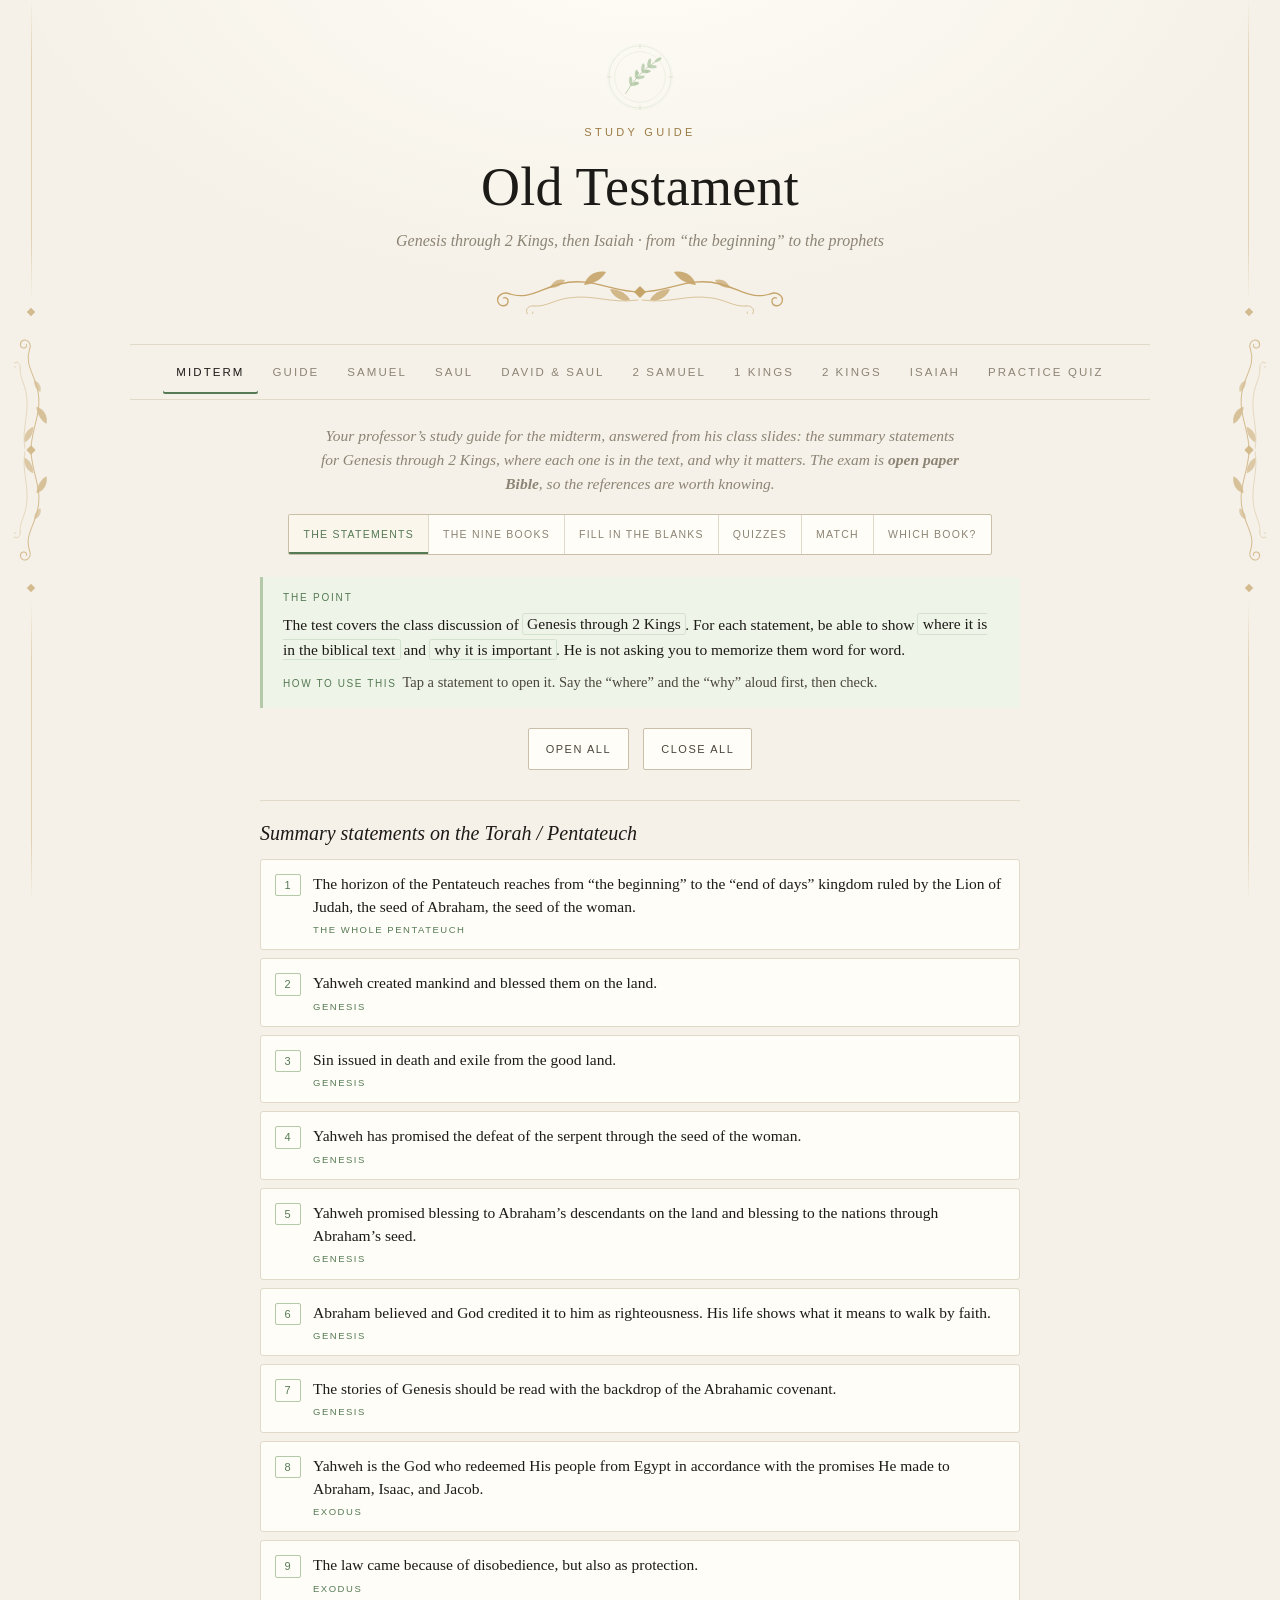
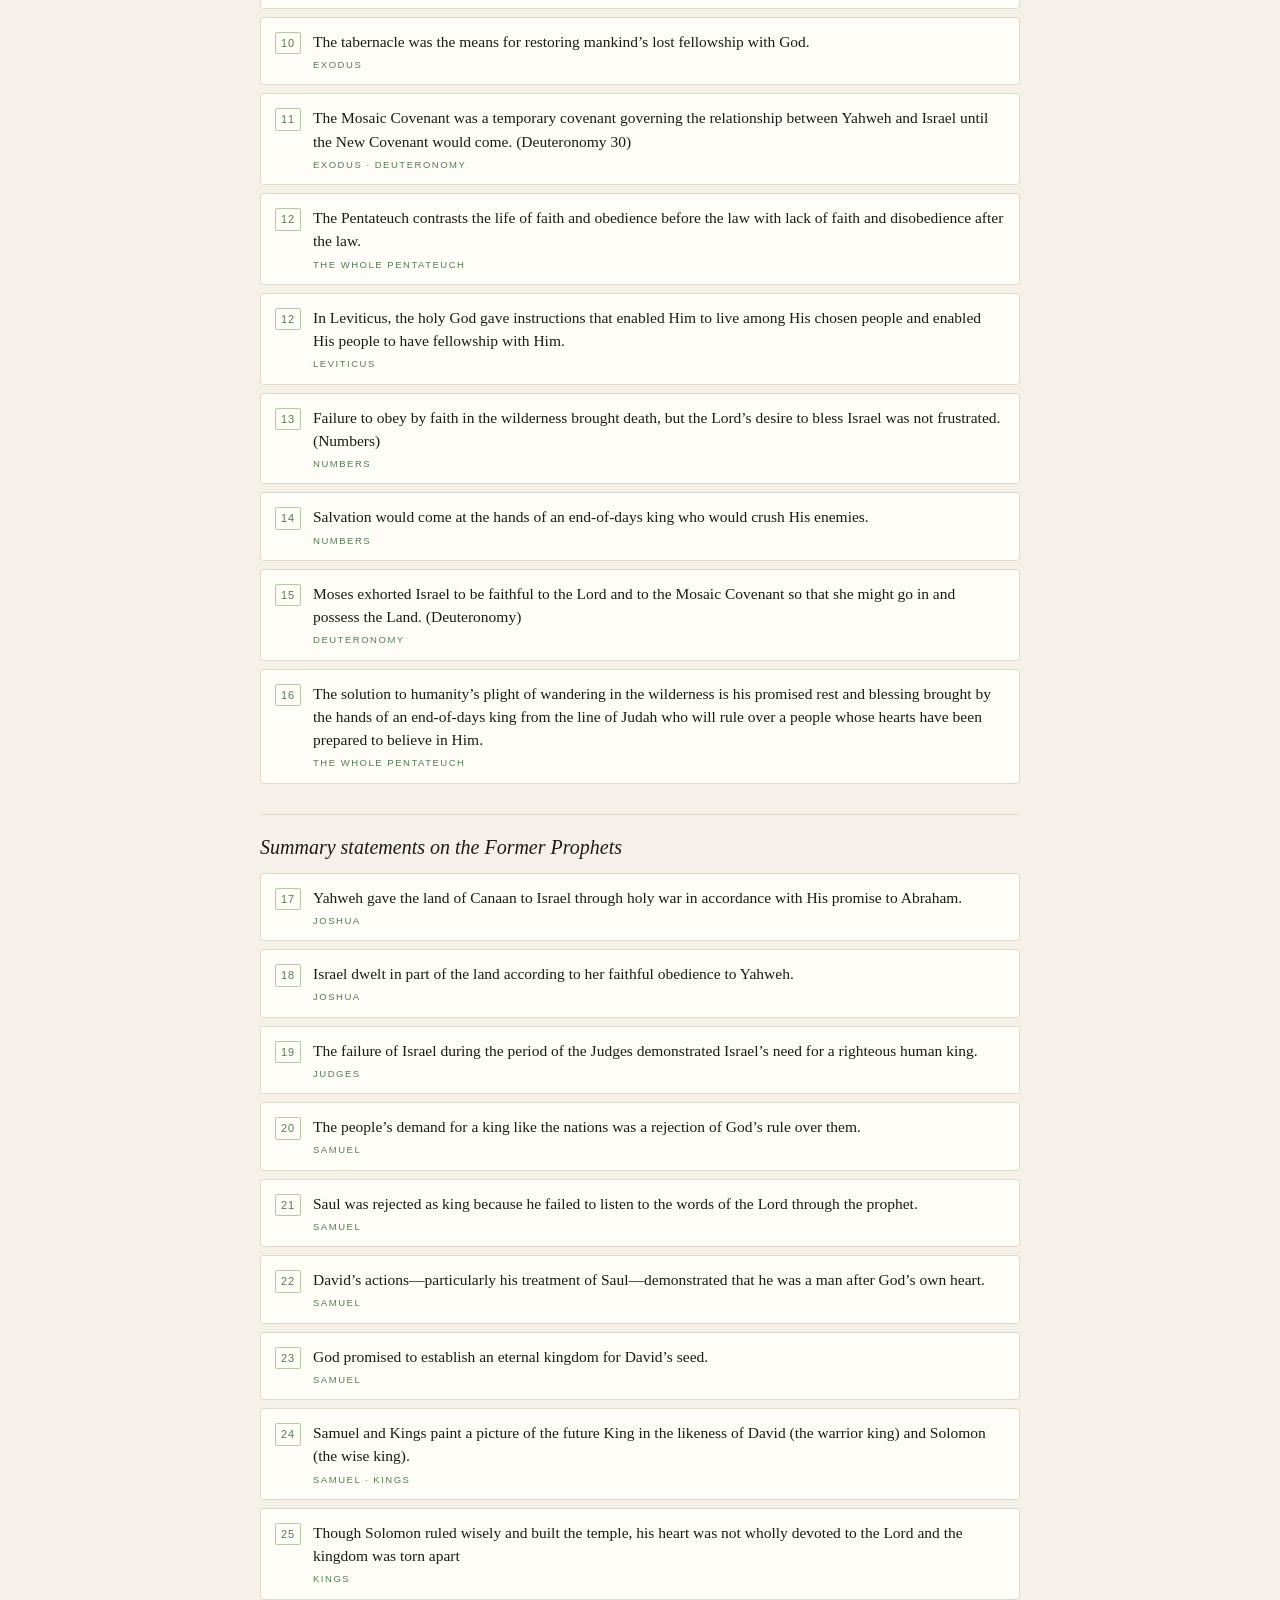
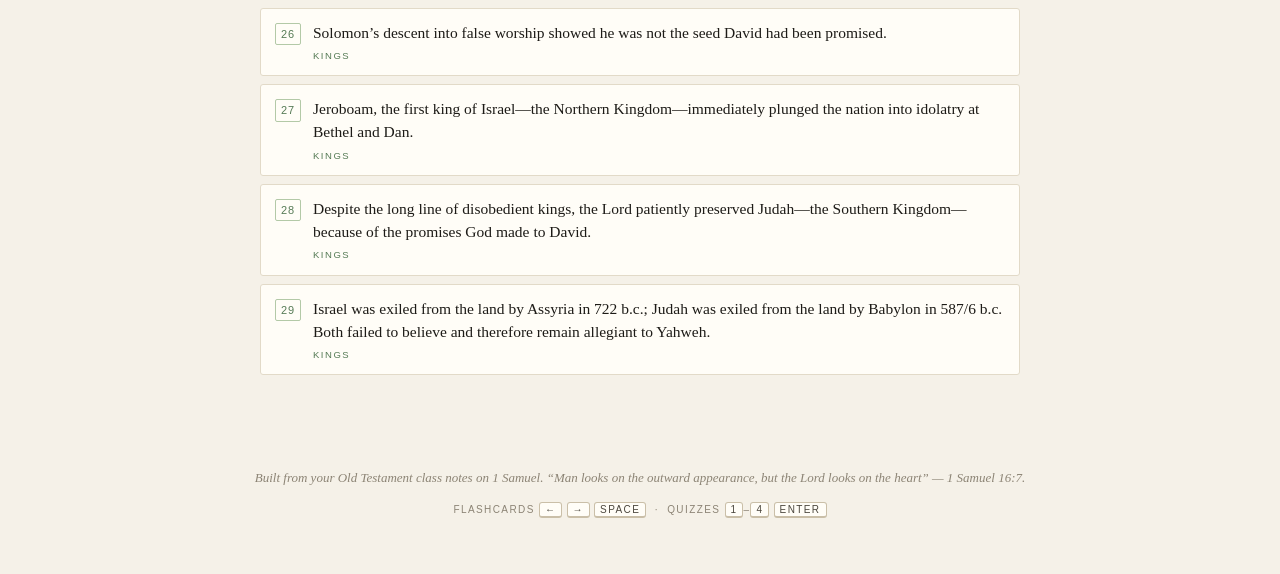
==== commit 9f2499ab: "Add Isaiah chapter (textbook ch. 8, pp. 179-195) Seven sections following the book's parts, her high" ====
--- a/index.html
+++ b/index.html
@@ -554,7 +554,7 @@
     <svg class="emblem" viewBox="0 0 120 120" aria-hidden="true"><use href="#emblem"/></svg>
     <p class="eyebrow">Study Guide</p>
     <h1>Old Testament</h1>
-    <p class="sub">Genesis through 2 Kings &middot; the midterm, from &ldquo;the beginning&rdquo; to the exile</p>
+    <p class="sub">Genesis through 2 Kings, then Isaiah &middot; from &ldquo;the beginning&rdquo; to the prophets</p>
     <svg class="orn" viewBox="0 0 320 44" aria-hidden="true"><use href="#flourish"/></svg>
   </header>
 
@@ -567,6 +567,7 @@
     <button class="topic-btn" role="tab" data-topic="s4" aria-selected="false">2 Samuel</button>
     <button class="topic-btn" role="tab" data-topic="s5" aria-selected="false">1 Kings</button>
     <button class="topic-btn" role="tab" data-topic="s6" aria-selected="false">2 Kings</button>
+    <button class="topic-btn" role="tab" data-topic="s7" aria-selected="false">Isaiah</button>
     <button class="topic-btn" role="tab" data-topic="exam" aria-selected="false">Practice Quiz</button>
   </nav>
 
@@ -714,6 +715,25 @@
       <div class="panel" data-panel="s6/quiz" hidden><p class="hint">Multiple choice, true/false and application questions. Keys <kbd>1</kbd>&ndash;<kbd>4</kbd> answer, <kbd>Enter</kbd> moves on.</p><div id="s6Quiz"></div></div>
     </section>
 
+    <!-- ================= ISAIAH ================= -->
+    <section class="topic" id="topic-s7" hidden>
+      <p class="intro">Isaiah, from your textbook (pp. 179&ndash;195): who wrote it, Isaiah&rsquo;s kings and the Syro-Ephraimitic Crisis, the book&rsquo;s six parts from &ldquo;Sin and the Messiah&rdquo; to &ldquo;Future glory,&rdquo; the servant songs, and why Isaiah opens the Latter Prophets. Green is what you highlighted.</p>
+      <div class="modes"><div class="seg" data-modes="s7">
+        <button type="button" data-mode="notes" aria-pressed="true">Notes</button>
+        <button type="button" data-mode="cards" aria-pressed="false">Flashcards</button>
+        <button type="button" data-mode="match" aria-pressed="false">Match</button>
+        <button type="button" data-mode="quiz" aria-pressed="false">Quiz</button>
+      </div></div>
+      <div class="panel" data-panel="s7/notes"><div id="s7Notes"></div></div>
+      <div class="panel" data-panel="s7/cards" hidden>
+        <p class="hint">Front: the name or the question. Back: the answer and where it sits in the notes. Space flips, arrows move.</p>
+        <div class="toolbar"><span class="label">Deck</span><div class="seg" data-decks="s7"></div><button class="btn" type="button" data-shuffle="s7">Shuffle deck</button></div>
+        <div id="s7Cards"></div>
+      </div>
+      <div class="panel" data-panel="s7/match" hidden><p class="hint">Tap a name, then the line that goes with it.</p><div id="s7Match"></div></div>
+      <div class="panel" data-panel="s7/quiz" hidden><p class="hint">Multiple choice, true/false and application questions. Keys <kbd>1</kbd>&ndash;<kbd>4</kbd> answer, <kbd>Enter</kbd> moves on.</p><div id="s7Quiz"></div></div>
+    </section>
+
     <!-- ================= PRACTICE EXAM ================= -->
     <section class="topic" id="topic-exam" hidden>
       <p class="intro">Questions from all three parts of the chapter &mdash; names, places, numbers, the order of events, and application questions that describe a scene and ask which one it is. Reshuffled each run, with the reason behind every answer.</p>
@@ -740,8 +760,8 @@
    chapter, so everything here stays inside the notes.                         */
 var COURSE = {
  code:"Old Testament Literature", term:"Cedarville University",
- exam:"1 and 2 Samuel &middot; 1 and 2 Kings &mdash; Samuel, Saul, David and Solomon",
- scope:"Your class notes on 1 Samuel &mdash; the last judge, the first king, and the shepherd God chose instead &mdash; and your textbook on 2 Samuel, David&rsquo;s kingdom, and 1 and 2 Kings, losing the land.",
+ exam:"1 and 2 Samuel &middot; 1 and 2 Kings &middot; Isaiah &mdash; Samuel, Saul, David, Solomon and the prophet of sin and salvation",
+ scope:"Your class notes on 1 Samuel &mdash; the last judge, the first king, and the shepherd God chose instead &mdash; and your textbook on 2 Samuel, David&rsquo;s kingdom, and 1 and 2 Kings, losing the land; then Isaiah, the first of the Latter Prophets.",
  rules:[
   "<b>1 Samuel 1&ndash;7</b> is Samuel, <b>8&ndash;15</b> is Saul, <b>16&ndash;31</b> is the new king, David. <b>2 Samuel</b> is David&rsquo;s kingdom: <b>1&ndash;10</b> he builds it, <b>11&ndash;19</b> his sin and its consequences, <b>20&ndash;24</b> his last years.",
   "<b>2 Samuel 7</b> is the high point: God promises David a <b>house</b> &mdash; a throne forever &mdash; the promise that leads to the Messiah.",
@@ -851,7 +871,30 @@
    subs:[["Hezekiah", "s6-hezekiah"], ["Manasseh", "s6-manasseh"], ["Josiah", "s6-josiah"], ["Josiah’s death", "s6-jdeath"]]},
   {id:"g6-fall", t:"The fall of Jerusalem and the conclusion (2 Kings 23–25)", a:"s6-fall",
    short:"Jehoahaz, Jehoiakim, Jehoiachin, Zedekiah. Nebuchadnezzar takes Judah in 605 BC (Daniel), exiles Jehoiachin and Ezekiel in 597, destroys Jerusalem and the temple in 587. Cyrus takes Babylon in 539. Jehoiachin honored after 37 years: the promises to Abraham and David remain.",
-   subs:[["Last four kings", "s6-four"], ["587 BC", "s6-587"], ["Hope", "s6-hope"], ["Conclusion", "s6-conclusion"]]}]}
+   subs:[["Last four kings", "s6-four"], ["587 BC", "s6-587"], ["Hope", "s6-hope"], ["Conclusion", "s6-conclusion"]]}]},
+
+ {h:"Isaiah · Prophet of sin and salvation (textbook, pp. 179–195)", tp:"s7", items:[
+  {id:"g7-intro", t:"Isaiah’s day and the book’s unity", a:"s7-intro",
+   short:"Isaiah lives in the days of 2 Kings 16–20; his words address about 742–538 BC. The authorship debate (since the 1800s): two authors, or one? The book operates as a unity. Ministry 740–687 BC under Jotham, Ahaz, Hezekiah; the Syro-Ephraimitic Crisis; Immanuel and the two sons.",
+   subs:[["At a glance", "s7-chart"], ["Isaiah and the kings", "s7-life"], ["Who wrote Isaiah?", "s7-author"], ["Signs for Judah", "s7-signs"]]},
+  {id:"g7-messiah", t:"Sin and the Messiah (Isaiah 1–12)", a:"s7-messiah",
+   short:"Israel like a rebellious child, like Sodom and Gomorrah; every level guilty. Three courses of action: a day of judgment that leaves a remnant, warning through prophets (Isaiah’s call in ch. 6), and a righteous son of David — the virgin-born son of 7:14 (Matthew 1:22–23).",
+   subs:[["Israel’s sin", "s7-sin"], ["A day of judgment", "s7-first"], ["Warning, and Isaiah’s call", "s7-second"], ["A son of David", "s7-third"], ["The map", "s7-war"]]},
+  {id:"g7-nations", t:"Sin and the nations (Isaiah 13–27)", a:"s7-nations",
+   short:"All are accountable to God, and he loves all nations. Pride brings judgment: Babylon first, then Assyria (crushed in Judah; gone by 612 BC), Moab, Damascus, Egypt and Cush. Yet Egypt and Assyria will worship Yahweh together. The final day includes the whole world; death swallowed up.",
+   subs:[["Babylon, then Assyria", "s7-babylon"], ["Moab, Syria, Egypt and Cush", "s7-neighbors"], ["The final day", "s7-world"]]},
+  {id:"g7-fall", t:"Sin and the fall of Israel (Isaiah 28–35)", a:"s7-fall",
+   short:"Israel and Judah refuse to repent; their only real ally is the Lord. Six woes. The north, led by drunkards, falls in 722 BC. Jerusalem’s “covenant with death” is its pro-Egypt alliance; trusting Pharaoh brings disgrace. Judah repeats Samaria’s mistakes; a remnant returns rejoicing.",
+   subs:[["Six woes", "s7-woes"], ["Covenant with death", "s7-death"], ["The remnant", "s7-remnant"]]},
+  {id:"g7-reprieve", t:"Jerusalem’s reprieve (Isaiah 36–39)", a:"s7-reprieve",
+   short:"701 BC: Sennacherib takes every fortified city but Jerusalem; 185,000 Assyrians die. The reprieve gives time to repent and proves Isaiah right. 37:35 was misread as unconditional. The box: Siloam tunnel, the clay prism, 15 more years, Merodach-Baladan’s envoys, Manasseh. Chapters 38–39 turn toward Babylon.",
+   subs:[["701 BC", "s7-siege"], ["A promise misread", "s7-misread"], ["The turn toward Babylon", "s7-transition"]]},
+  {id:"g7-servant", t:"Salvation and the servant of God (Isaiah 40–55)", a:"s7-servant",
+   short:"Comfort for an exiled people from two ideas: renewal after the Day of the Lord, and the servant. First, Cyrus of Persia, named in 44:28 and 45:1, takes Babylon in 539 BC. Second, the servant: Duhm’s four songs, ending in 52:13–53:12, where he suffers for the nation. The New Testament reads them as Christ.",
+   subs:[["Comfort", "s7-comfort"], ["A nation from the east", "s7-cyrus"], ["The servant songs", "s7-songs"], ["In the New Testament", "s7-nt"], ["40–55 mirrors 1–12", "s7-parallel"]]},
+  {id:"g7-glory", t:"Future glory for God’s people (Isaiah 56–66); the conclusion", a:"s7-glory",
+   short:"Swift salvation for Israel and redemption for all nations: the obedient of any race climb the holy mountain. Healing by mourning and confession; good news, a radiant bride, a new heaven and earth. One last call to decide. Isaiah is the perfect book to begin the Latter Prophets, for three reasons.",
+   subs:[["All nations", "s7-mountain"], ["Repentance or rebellion", "s7-choice"], ["New heavens and earth", "s7-new"], ["Conclusion", "s7-conclusion"]]}]}
 ]};
 
 /* ================================================================ Samuel, 1 Samuel 1–7
@@ -2737,6 +2780,398 @@
   return {items:items, leftTitle:s.left, rightTitle:s.right, name:s.name};
 }
 
+/* ================================================================ Isaiah: prophet of sin and salvation
+   From her textbook, Old Testament Survey, chapter 8, pp. 179–195 (photos): the chart, the
+   authorship debate, the two "For Greater Historical Understanding" boxes, the two maps, the
+   book's six parts (1–12, 13–27, 28–35, 36–39, 40–55, 56–66) and the conclusion. Green marks are
+   the lines she highlighted, plus a few dates a quiz is likely to ask.                         */
+CH.s7 = {n:7, title:"Prophet of sin and salvation", short:"Isaiah", ref:"Isaiah 1–66",
+ notes:[
+  {id:"s7-intro", h:"Isaiah’s day and the book’s unity", body:
+   '<div class="point"><b>The point</b><p>Isaiah lived in the difficult days of <b>2 Kings 16–20</b>, while Assyria grew in power, conquered Samaria and threatened Jerusalem. <mark>All told, his life and words address Israel’s history from about <b>742 to 538 BC</b>.</mark> Scholars debate who wrote the book, but <mark>both sides acknowledge that Isaiah presents a <b>unified message</b></mark>.</p><p class="able"><b>Be able to</b> give the chart’s plot in one breath, the arguments for two authors and the answers to them, Isaiah’s dates and kings, and what each of the three signs meant.</p></div>'+
+   '<h3 class="sub" id="s7-chart">At a glance</h3>'+
+   '<div class="tblwrap"><table class="tbl n0">'+
+   '<tr><th>Plot</th><td>Israel’s sin causes Yahweh to send <b>Assyria</b> to punish the people. God delivers Jerusalem from destruction and defeats the Assyrians, giving the people a <b>second chance</b>. God then comforts Judah yet threatens a future <b>Babylonian</b> invasion. God ultimately redeems persons from many nations through the work of the coming <b>son of David</b>.</td></tr>'+
+   '<tr><th>Major characters</th><td>Isaiah, Yahweh, Ahaz, Hezekiah, Israel’s Remnant, Assyria and Babylon</td></tr>'+
+   '<tr><th>Major events</th><td>Isaiah’s call, Ahaz’s fear of Samaria and Syria, Assyria’s invasion of Israel, God’s deliverance of Jerusalem, God’s comforting of Israel, Babylon’s future invasion of Judah, and God’s final judgment and restoration</td></tr></table></div>'+
+   '<h3 class="sub" id="s7-life">Isaiah and the kings</h3>'+
+   '<ul><li>Isaiah <b>confronts King Ahaz</b> for making an alliance with Assyria (7:1–14).</li>'+
+   '<li>He <b>counsels Hezekiah</b> to trust Yahweh to repel the Assyrians (37:21–35).</li>'+
+   '<li>He <b>anticipates the Babylonian invasion</b> (39:5–8) and <b>predicts the rise of Persia</b> (44:28–45:7).</li></ul>'+
+   '<h3 class="sub" id="s7-author">Who wrote Isaiah?</h3>'+
+   '<ul><li>Partly because of the book’s incredible theological and historical scope, scholars debate whether Isaiah wrote the entire prophecy. Some questioned it earlier, but <mark>intensive discussion began in the <b>nineteenth century</b></mark>.</li></ul>'+
+   '<div class="tblwrap"><table class="tbl n0"><tr><th>Argument for two (or more) authors</th><th>The answer given</th></tr>'+
+   '<tr><td>Chapters 1–39 focus on the <b>Assyrian</b> threat; 40–66 emphasize the <b>Babylonian</b> conquest.</td><td>Assyria and Babylon are mentioned in <b>both halves</b>.</td></tr>'+
+   '<tr><td>Jerusalem is intact in 1–39 but destroyed in 40–66.</td><td>Jerusalem is threatened and intact in both 1–39 and 40–66.</td></tr>'+
+   '<tr><td><b>Cyrus</b>, who rules Persia and lets the Jews return home after 539 BC, is named in 44:28 and 45:1.</td><td>Isaiah <b>predicts</b> Israel’s future in these texts.</td></tr>'+
+   '<tr><td>The first half stresses sin and punishment; the second promises restoration.</td><td>Sin, punishment and restoration are common prophetic themes, so they are not unusual in any part.</td></tr></table></div>'+
+   '<ul><li>These reasons led some to suggest two (or more) authors: <b>one who lived about 740–700 BC</b> and <b>one about 550–500 BC</b>.</li>'+
+   '<li><mark>Your textbook basically accepts the arguments for the <b>unity of Isaiah</b> and tries to supplement them with other evidence.</mark></li>'+
+   '<li>Recently scholars from a variety of viewpoints have noted the many ways the book operates <mark><b>as a unity</b></mark>. They disagree whether this unity comes from one author or from many persons supplementing Isaiah’s work.</li>'+
+   '<li>As with the Pentateuch, first-time readers should be aware of the issue, but beginning students ought to master the basics of prophetic literature first.</li></ul>'+
+   '<div class="exam-tip"><b>For greater historical understanding</b><ul>'+
+   '<li><mark>Isaiah ministered during an era of <strong>international fear and uncertainty</strong>, from <strong>740 BC to 687 BC</strong>.</mark> A court prophet to <strong>Jotham (740–731 BC)</strong>, <strong>Ahaz (731–715 BC)</strong> and <strong>Hezekiah (715–687 BC)</strong>, he spoke God’s words to both king and people.</li>'+
+   '<li>He received his call in a vision in the year of <strong>King Uzziah’s death (c. 740 BC)</strong>. Uzziah was strong and Judah prosperous; Jotham walked with the Lord as Uzziah had, but <strong>Ahaz did not</strong>, and Judah became weak.</li>'+
+   '<li><mark><strong>Assyria</strong> gained in power beginning with <strong>Tiglath-pileser III’s reign (745–727 BC)</strong>.</mark> Its armies were known for violence and cruelty; its economy depended on tribute and plunder.</li>'+
+   '<li>Northern Israel was strong under <strong>Jeroboam II (782–753 BC)</strong>, then declined rapidly through short-lived reigns and usurpers.</li>'+
+   '<li><mark>In 740 BC <strong>Pekah, son of Remaliah</strong>, became king of Israel and made an alliance with <strong>Rezin, king of Damascus</strong>, to foment rebellion and attack Assyria.</mark> They threatened to attack Judah if Ahaz did not join. Pekah had earlier killed <strong>120,000</strong> men of Judah (2 Ch 28:9).</li>'+
+   '<li><mark>Ahaz sought help from the threats of these two kings in what is called the <strong>Syro-Ephraimitic Crisis (735–734 BC)</strong>.</mark></li>'+
+   '<li>Ahaz did not turn to the Lord. He sent tribute to Assyria to attack Rezin and Pekah, and Judah became a <strong>vassal</strong> (servant nation) to Assyria. <mark>Tiglath-pileser conquered Rezin of Syria (<strong>732 BC</strong>) and supported the overthrow of Pekah by <strong>Hoshea</strong> as king of Samaria.</mark> Hoshea later rebelled and appealed to Egypt.</li>'+
+   '<li>Assyria, led by <strong>Shalmaneser V</strong>, carried the northern tribes into captivity in <strong>722 BC</strong>. Israelites were settled near <mark><strong>Haran</strong></mark> (where Abraham had lived) and in modern-day Iran.</li>'+
+   '<li>Assyria moved tribes from <strong>southern Arabia</strong> into Samaria: the nucleus of the <strong>Samaritans</strong>. The Jews hated them as pagans even though they had assimilated a form of Yahweh worship.</li></ul></div>'+
+   '<h3 class="sub" id="s7-signs">Signs for Judah</h3>'+
+   '<ul><li>During the crisis Isaiah told Ahaz to ask the Lord for a sign, but <b>Ahaz refused</b>. <mark>So God promised to send <b>“Immanuel”</b> as a sign: “God with us.”</mark></li>'+
+   '<li><mark>Isaiah’s two sons were signs to Judah: <b>Maher-Shalal-Hash-Baz</b> (“spoil speeds, prey hastens”) and <b>Shear-Jashub</b> (“a remnant shall return”).</mark></li>'+
+   '<li><mark>Isaiah lived <b>naked and barefoot for three years</b> to show what life in exile would be like</mark> (20:1–6).</li></ul>'},
+
+  {id:"s7-messiah", h:"Sin and the Messiah (Isaiah 1–12)", body:
+   '<div class="point"><b>The point</b><p>Israel has broken its covenant, yet Yahweh intends to restore righteousness to Jerusalem and to the nations. <mark>To do it he takes <b>three courses of action</b>: a <b>day of judgment</b>, <b>warning</b> through prophets, and a <b>righteous son of David</b>.</mark> <mark>Each part of this three-pronged strategy receives major treatment in the other prophetic books and in the rest of the whole Bible.</mark></p><p class="able"><b>Be able to</b> name the three courses of action in order, tell Isaiah’s call in chapter 6 step by step, and explain the Immanuel promise to Ahaz.</p></div>'+
+   '<h3 class="sub" id="s7-sin">Israel’s sin</h3>'+
+   '<ul><li>Like Elijah, Elisha and Micaiah, Isaiah knows Israel has broken its covenant. <mark>Israel acts like a <b>rebellious child</b> or a stupid animal: they do not obey the Lord, their Maker</mark> (1:2–3), and model evil, corruption and injustice (1:4).</li>'+
+   '<li><mark>God’s people have become like <b>Sodom and Gomorrah</b></mark> (1:10), despite the Lord’s constant attempts to change them (1:5–9, 18–20).</li>'+
+   '<li><mark><b>Every level of society</b> — rich, poor, rulers or servants — shares the guilt</mark> (1:23).</li>'+
+   '<li><mark>Yahweh intends to restore righteousness to Jerusalem</mark> (1:24–31) <mark>and to nations outside Israel</mark> (2:1–4).</li></ul>'+
+   '<h3 class="sub" id="s7-first">First: a day of judgment</h3>'+
+   '<ul><li><mark>First, God will send <b>a day of judgment</b> to cleanse the people.</mark> This “Day of the Lord” will remove sin from the land (2:6–22).</li>'+
+   '<li>Whether called <b>“the last days”</b> (2:2), <b>“that day”</b> (2:11) or <b>“the Day of the Lord”</b> (2:12), it is the same event. Israel will be devastated (3:1–4:1), its rulers’ pride and injustice addressed (5:8–13), its population deported (5:26–30).</li>'+
+   '<li>Harsh as they seem, these actions come only <b>after Israel has had time to repent</b>, and they lead ultimately to restoration (4:2–6).</li>'+
+   '<li><mark>The “day” will purify Israel, leaving a righteous minority called <b>“the remnant”</b> (4:3) to begin anew.</mark> Other prophets share these convictions.</li></ul>'+
+   '<h3 class="sub" id="s7-second">Second: warning, and Isaiah’s call</h3>'+
+   '<ul><li><mark><b>Warning always precedes punishment</b> in the Old Testament</mark>, so Yahweh chooses and guides prophets, who remind the people of their covenant obligations. Isaiah 1–5 are messages from King Uzziah’s reign.</li></ul>'+
+   '<ol><li>When <b>Uzziah dies (c. 740 BC)</b>, God appears to Isaiah in a vision, seated on a throne. Angels declare, <mark><b>“Holy, holy, holy is the Lord of hosts; the whole earth is full of his glory”</b></mark> (6:3).</li>'+
+   '<li>Sensing God’s purity and greatness, Isaiah realizes his own <b>smallness and sinfulness</b> (6:4–5).</li>'+
+   '<li>When he confesses his sin, <b>God forgives him</b> and explains the next stage of his ministry (6:6–7).</li>'+
+   '<li>He must preach against the nation’s sin (6:9–10), but <b>not expect to convince them</b> to reform (6:11–13). He will preach until only a small portion of Israel remains (6:13).</li></ol>'+
+   '<p><mark>He does not relish his task, but he agrees to do as God commands (6:8, 11), and carries it out faithfully to the end of his life.</mark></p>'+
+   '<h3 class="sub" id="s7-third">Third: a righteous son of David</h3>'+
+   '<ul><li>Yahweh’s third action develops from the promise made to David in <b>2 Samuel 7:1–17</b>. <mark>Eventually, a righteous “son” of David will arise, lead the people to serve God, and end the people’s punishment.</mark></li>'+
+   '<li>It first emerges when Isaiah tells <b>Ahaz</b>, a rebellious Davidic descendant, that <b>“the virgin shall conceive and give birth to a son”</b> whose presence will mean God is with the people (7:14).</li>'+
+   '<li>God offers it as a <b>pledge of protection</b>: Ahaz fears Israel and Syria will invade, replace him with another king, and force an alliance against Assyria. Ahaz need not fear or trust Assyria; he must <b>trust Yahweh</b> (7:1–9). Sadly, he refuses.</li>'+
+   '<li><mark>God’s covenant with David will be kept no matter what the historical circumstances.</mark> <b>Matthew 1:22–23</b> applies this promise of a virgin-born son to Jesus’ birth.</li>'+
+   '<li>After Assyria punishes Israel (8:1–9:1), a person from David’s family will <b>rule in wisdom, power and peace</b> (9:2–7), begin an era of unprecedented peace (11:1–9), and gather Israel’s exiles, the remnant (11:10–16). <b>Gentiles</b> will be included (11:10–11).</li>'+
+   '<li>As Israel nears destruction, the prophets say only this individual can save the nation; after it, they look to him to rebuild Israel. The New Testament teaches that <b>Jesus fulfills</b> these predictions and will judge the world on the day of Yahweh.</li></ul>'+
+   '<h3 class="sub" id="s7-war">The map: the Syro-Ephraimite War</h3>'+
+   '<ul><li>2 Kings 16:5–16; Isaiah 7; 2 Chronicles 28:5–21.</li>'+
+   '<li><b>Pekah, son of Remaliah</b>, king of Israel. <b>Damascus and Israel besiege Jerusalem</b>, and <b>Isaiah urges Ahaz to remain steadfast</b>.</li>'+
+   '<li>The <b>Philistines</b> raid towns in Judah; the <b>Edomites</b> attack Judah and take prisoners.</li>'+
+   '<li><b>Rezin, king of Aram</b>, drives out the men of Judah and recovers <b>Elath</b> for Aram.</li></ul>'},
+
+  {id:"s7-nations", h:"Sin and the nations (Isaiah 13–27)", body:
+   '<div class="point"><b>The point</b><p>Yahweh rules all nations. <mark>Isaiah 13–27 once more reminds us that <b>all individuals and countries are accountable to God</b> and that <b>Yahweh loves all nations</b>.</mark> Time after time, <b>pride</b> that leads to idolatry and oppression is the reason for his displeasure. <mark>The final day of Yahweh will include <b>the entire world</b></mark>, and it brings salvation, even the defeat of death.</p><p class="able"><b>Be able to</b> say why Babylon and Assyria fall, name the surprising promises for Cush, Egypt and Assyria, and tell what Isaiah 25–26 say about death.</p></div>'+
+   '<h3 class="sub" id="s7-babylon">Babylon, then Assyria (Isaiah 13–14)</h3>'+
+   '<ul><li>Most of the nations judged — Moab, Edom, Syria, Philistia — are Israel’s traditional neighboring enemies. Others — Egypt, Assyria, Babylon — are its most consistently powerful enemies.</li>'+
+   '<li><mark>God announces <b>Babylon’s fate first, followed by Assyria’s</b> (chaps. 13–14).</mark> Babylon kept a high profile from its great law-giving king <b>Hammurabi (1792–1750 BC)</b> until Persia conquered it in <b>539 BC</b>. In Isaiah’s day it kept trying to break free of Assyria (720–708 BC), and Assyria conquered it in 729, 708 and 689 BC.</li>'+
+   '<li><mark>Babylon’s most famous deed in Scripture was <b>destroying Jerusalem in 587 BC</b>.</mark></li>'+
+   '<li>Isaiah predicts northern Israel’s exile (14:3) and Babylon’s ultimate defeat (13:17–22). <mark>Babylon’s <b>oppression</b> of Israel and other nations (14:3–8) and its <b>pride</b> (14:13–15) lead to its destruction.</mark> Its worst mistreatment came in the era of its greatest influence (c. 605–539 BC).</li>'+
+   '<li>Assyria receives shorter treatment (14:24–27). <mark>This mighty conqueror will be <b>crushed in Judah</b> (14:25).</mark> Isaiah already said that after Assyria smashes Israel (8:1–10), Assyria will be judged by God (10:5–34): <mark>Yahweh sent Assyria to punish sinful countries, yet the punisher turned into an arrogant and cruel destroyer (10:7).</mark></li>'+
+   '<li><mark>Assyria ceases to be a military power after <b>Babylon defeats them in 612 BC</b></mark>, so Isaiah’s prediction comes true.</li></ul>'+
+   '<h3 class="sub" id="s7-neighbors">Moab, Syria, Egypt and Cush</h3>'+
+   '<ul><li><b>Moab</b> is terribly proud (16:6) and will be decimated “in three years” (16:14).</li>'+
+   '<li><mark><b>Syria</b>, Israel’s constant foe in 1 and 2 Kings, will fall. <b>Damascus</b> “will become a heap of ruins” (17:1).</mark> Northern Israel, which trusted Syria instead of Yahweh (7:1–9), will fall too (17:4–14). Trust in the armies of allies is very temporary security.</li>'+
+   '<li><b>Ethiopia (Cush) and Egypt</b> will share Syria’s fate; they are linked because <b>an Ethiopian ruler led Egypt</b> in Isaiah’s lifetime. Isaiah walks naked and barefoot for three years: they will go naked and barefoot into exile (20:1–6) — a warning not to hope Egypt and Cush will defeat Assyria (20:5–6).</li>'+
+   '<li>Yet Yahweh has special plans for them. <mark>After the Day of the Lord, <b>Ethiopians will worship God in Jerusalem</b> (18:1–7). Even more incredibly, <b>Egypt and Assyria will worship Yahweh together</b> (19:19–23).</mark> Israel, Assyria and Egypt will be <b>equals</b> (19:24), all God’s people (19:25). God rules history so salvation can reach all races.</li>'+
+   '<li>Further messages against Babylon (21:1–10), Judah (chap. 22), Edom (21:11–12), Arabia (21:13–17) and Tyre (chap. 23): judgment administered chiefly by <b>the Assyrians</b>, a reminder that an even greater judgment looms.</li></ul>'+
+   '<h3 class="sub" id="s7-world">The final day of Yahweh (Isaiah 24–27)</h3>'+
+   '<ul><li><mark>Isaiah now summarizes the results of the final day of Yahweh. This day will include <b>the entire world</b>.</mark> Distress for all people (24:1–3); the earth dries up and withers (24:4–16); a time of terror (24:17–18); the disobedient punished (24:21–23).</li>'+
+   '<li><mark>Yet <b>Yahweh will save the just and restore Israel</b>.</mark> Isaiah praises God for saving “the poor” and “the needy” (25:4), for restoring Jerusalem in peace (26:1–15), and for gathering the exiles from the defeat of 722 BC (27:12–13).</li>'+
+   '<li><mark>Clearly the Day of the Lord will ultimately save all who believe in Yahweh. <b>Salvation can only emerge after sin has been purged</b> from the land.</mark> It will benefit the nations too, since only punishment will lead them to accept Yahweh’s rule (19:19–25).</li>'+
+   '<li>This salvation includes the defeat of humanity’s most common enemy, <b>death</b>: God “will swallow up death forever” (25:8 ESV) and “wipe away tears from all faces”; “the dead shall live; their bodies shall rise” (26:19 ESV).</li>'+
+   '<li><b>Paul</b> uses this passage in <b>1 Corinthians 15</b>; <b>John</b> uses its images for a new Jerusalem in <b>Revelation 21:1–8</b>.</li></ul>'},
+
+  {id:"s7-fall", h:"Sin and the fall of Israel (Isaiah 28–35)", body:
+   '<div class="point"><b>The point</b><p>Time is running out, and Yahweh’s patience begins to fade. <mark>Despite offers of forgiveness, Israel and Judah continue to refuse to repent.</mark> Judah looks to Egypt for help, <mark>but their <b>only real ally now is the Lord</b>.</mark> <mark><b>Six times</b></mark> Yahweh warns of “woes” to come.</p><p class="able"><b>Be able to</b> explain the “covenant with death”, say why trusting Pharaoh fails, and list what the returning remnant will see in chapter 35.</p></div>'+
+   '<h3 class="sub" id="s7-woes">Six woes; the north on the brink</h3>'+
+   '<ul><li>The six woes: <b>28:1; 29:1, 15; 30:1; 31:1; 33:1</b>. Failure to repent will bring judgment (chap. 34), though punishment will eventually work to the faithful ones’ advantage (chap. 35).</li>'+
+   '<li>Northern Israel teeters on the brink (28:1–4). <b>Led by drunkards</b>, the nation has no future; the priests have no respect for God’s word and teach improperly (28:9–10). Destruction occurs in <b>722 BC</b>.</li></ul>'+
+   '<h3 class="sub" id="s7-death">Jerusalem’s “covenant with death”</h3>'+
+   '<ul><li>Jerusalem acts no better. <mark>Its leaders have made a <b>“covenant with death”</b> (28:15, 18), which probably refers to their <b>pro-Egypt alliance</b>.</mark> They think this great killer can kill Assyria; God rejects the notion. Lies, injustice and improper alliances will be swept away on the Day of the Lord (28:14–22).</li>'+
+   '<li>Jerusalem will be encircled (29:5). God will deliver them temporarily (29:5–10), but <b>they honor the Lord with their mouths, not their hearts</b> (29:13). They commit sins they believe God cannot see (29:15). Such <b>“stubborn children”</b> will not escape discipline (30:1).</li>'+
+   '<li><mark>Isaiah particularly denounces Israel’s reliance on <b>Egypt</b>.</mark> Trusting in Pharaoh can only lead to <b>disgrace</b> (30:1–5). <b>God alone</b> can defeat Assyria (31:1–9). Only the <b>righteous king</b> introduced in chapters 1–12 can lead the nation back to God (32:1–8).</li>'+
+   '<li>Jerusalem should repent, for <b>Yahweh wants to forgive them</b> (30:18) and give the covenant blessings of Leviticus 26 and Deuteronomy 27–28 (30:19–26).</li></ul>'+
+   '<h3 class="sub" id="s7-remnant">Judah repeats Samaria’s mistakes</h3>'+
+   '<ul><li><mark>Unfortunately, Judah seems determined to repeat <b>Samaria’s mistakes</b>.</mark> So Judah will be judged with the other sinful nations (chaps. 33–34). God will destroy the heavens and defeat the world’s peoples (34:1–15); nothing will remain except a <b>small remnant</b> of land and people (34:16–17).</li>'+
+   '<li>These few survivors will <b>return to Jerusalem</b>, rejoicing in the Lord’s salvation (35:10). God will strengthen the weak (35:3), encourage the fearful (35:4), open blind eyes (35:5) and heal lame limbs (35:6).</li>'+
+   '<li>It is tragic that <b>only judgment</b> can make such blessings possible.</li></ul>'},
+
+  {id:"s7-reprieve", h:"Jerusalem’s reprieve (Isaiah 36–39)", body:
+   '<div class="point"><b>The point</b><p><mark>By Isaiah 36, <b>Samaria has already fallen</b>.</mark> In <b>701 BC</b> Assyria conquers all Judah’s fortified cities; only Jerusalem remains, under siege. As in 2 Kings, the story shows God’s mercy and Hezekiah’s good leadership. <mark><b>Jerusalem’s deliverance allows the people time to repent</b></mark>, and <mark>chapters 36–38 <b>validate Isaiah’s earlier predictions about Assyria</b>.</mark></p><p class="able"><b>Be able to</b> tell the story of 701 BC and the 185,000, explain how Jeremiah’s generation misread 37:35, and tell Hezekiah’s illness, the 15 years, the Babylonian envoys and Manasseh.</p></div>'+
+   '<h3 class="sub" id="s7-siege">701 BC: Assyria at the gates</h3>'+
+   '<ul><li>Assyria attacks and conquers all Judah’s fortified cities (36:1); only Jerusalem remains, under siege (36:2–3). The story is already told in <b>2 Kings 18–19</b>, so the reader knows what follows. <mark>What is important is to observe how this material fits into Isaiah’s overall message.</mark></li>'+
+   '<li>The Assyrians promise to destroy the city (36:4–22); Isaiah reassures Hezekiah (37:1–13) and denounces the enemy (37:21–35).</li>'+
+   '<li>As promised in 10:5–34 and 14:24–27, <b>Yahweh defeats Assyria’s army</b> (37:36–37) and sends Assyria’s arrogant king <b>Sennacherib</b> home to die. Punishment will keep overtaking Assyria until <b>Babylon crushes it in 612 BC</b>.</li></ul>'+
+   '<p><b>The map — Sennacherib’s campaign against Judah</b> (2 Kings 18:3–19:37; Isaiah 36–39; 2 Chronicles 32):</p>'+
+   '<ul><li>Sennacherib removes <b>Sidqia, king of Ashkelon</b>, then subdues Joppa, Bene-berak, Azor and Beth-dagon.</li>'+
+   '<li><b>Tirhakah</b> leads Egyptian forces to intervene at Hezekiah’s request; Sennacherib <b>defeats the Egyptian expedition</b> and captures Timnah and Ekron.</li>'+
+   '<li>He <b>besieges Lachish and Libnah</b>, and his chief military officer, the Rabshakeh, is sent to Jerusalem to demand the surrender of the city.</li>'+
+   '<li>In a <b>miraculous intervention</b>, the Assyrian army is defeated and the siege is lifted.</li></ul>'+
+   '<h3 class="sub" id="s7-misread">A promise misread</h3>'+
+   '<ul><li>Yahweh tells Hezekiah, <b>“I will defend this city and save it, for my sake and for David my servant’s sake”</b> (37:35).</li>'+
+   '<li>In the next century, in <b>Jeremiah’s</b> time, the people claim this promise is <b>unconditional</b>: Jerusalem will never be conquered, no matter what they do (see Jr 7:1–15). That twists Isaiah’s words.</li>'+
+   '<li><mark>He speaks about a specific situation, the <b>Sennacherib crisis</b>. He offers hope to a <b>faithful king, Hezekiah</b>. He extends <b>no comfort</b> to those who disregard God’s word.</mark></li></ul>'+
+   '<div class="exam-tip"><b>For greater historical understanding</b><ul>'+
+   '<li><mark>Unlike his father, Ahaz, <strong>Hezekiah welcomed Isaiah’s ministry</strong>.</mark> He rejected Ahaz’s policy of serving the Assyrians, refused to send tribute, and prepared for war.</li>'+
+   '<li>He brought water from the <strong>Gihon spring</strong> into Jerusalem through a water tunnel (2 Kg 20:20). <mark>The <strong>“Siloam Tunnel Inscription”</strong></mark>, found near the end of the tunnel and written in early Hebrew script, dates to Hezekiah’s time.</li>'+
+   '<li><mark><strong>Sennacherib</strong></mark>, son of <strong>Sargon II</strong>, attacked Judah in <strong>702–701 BC</strong> and conquered all its fortified cities except Jerusalem.</li>'+
+   '<li>God heeded Hezekiah’s humble prayers and sent an angel to destroy the Assyrian army: <strong>185,000 in one night</strong> (2 Kg 19:35). In his Annals, on a <strong>clay prism found at Nineveh</strong>, Sennacherib does not claim to have conquered Hezekiah — only that he shut him up in Jerusalem <strong>“like a bird in a cage.”</strong></li>'+
+   '<li>Later Hezekiah fell ill with a large infected boil; Isaiah told him he would die, and he cried out to God in tears. <mark>God relented and promised through Isaiah to give Hezekiah <strong>15 more years</strong> of life.</mark></li>'+
+   '<li>In those 15 years: <mark>(1) a son, <strong>Manasseh</strong>, who grew up to be the <strong>longest reigning and most wicked king of the Davidic line</strong>; (2) ambassadors from a Babylonian king, <strong>Merodach-Baladan II</strong>.</mark></li>'+
+   '<li>Merodach-Baladan was king of Babylon 722–709 BC, until Sargon II overcame him. He kept rebelling, and about <strong>703–700 BC</strong> sent envoys to entice Hezekiah into the fight against Assyria. Hezekiah showed them everything in his treasury and the temple’s. <mark>Isaiah denounced this: all the Babylonians had seen, they would one day carry off.</mark> Hezekiah was not distressed, because the judgment would not affect him (2 Kg 20:12–19).</li>'+
+   '<li>Manasseh, son of Hezekiah’s old age, became king in <strong>687 BC</strong>. Tradition says he had Isaiah put into a <strong>hollow log and sawn in half</strong>. He worshiped Assyrian idols and set up an altar to an Assyrian god in the temple, as Ahaz had. Taken to <strong>Nineveh in chains</strong>, <mark>he repented in prison; God forgave him and returned him to the throne of Judah.</mark> But he could not turn the people from their idolatry.</li></ul></div>'+
+   '<h3 class="sub" id="s7-transition">Chapters 38–39: the turn toward Babylon</h3>'+
+   '<ul><li><mark>Chapters 38–39 provide a <b>transition</b> to the next major section of the book.</mark> God loves and heals Hezekiah (38:1–22) just as he loves and defends Israel (37:35–38).</li>'+
+   '<li>When Hezekiah shows the envoys his kingdom, the issue of southern Israel’s future emerges again: <b>Babylon will rule Jerusalem someday</b> (39:1–8).</li>'+
+   '<li>The book has offered virtually no hope that the people will repent in any sustained way, so <b>judgment may fall at any time</b>.</li></ul>'},
+
+  {id:"s7-servant", h:"Salvation and the servant of God (Isaiah 40–55)", body:
+   '<div class="point"><b>The point</b><p><mark>Isaiah 1–39 constantly warns Israel and Judah to repent or face defeat.</mark> It never describes the actual destruction of Samaria or Jerusalem; chapters 40–66 present both as exiled and offer comfort. <mark>Comfort emerges from two ideas: the <b>renewal of the nation after the Day of the Lord</b> and the work of a <b>“servant of the Lord”</b> who leads the people to serve God.</mark></p><p class="able"><b>Be able to</b> tell the two ways salvation will come, list the four servant songs with what each says, and show how the New Testament reads them.</p></div>'+
+   '<h3 class="sub" id="s7-comfort">“Comfort” (Isaiah 40)</h3>'+
+   '<ul><li>Isaiah 40 speaks as if the day of Yahweh has already passed. God tells the prophet to <b>“comfort”</b> Israel: they have received from the Lord’s hand <b>double for all their sins</b> (40:1–2 NIV).</li>'+
+   '<li>Yahweh promises a <b>smooth highway</b> for the exiles who will return home (40:3–5). Isaiah questions it: the nation has been reduced to faded grass and ruined flowers (40:6–7). Still, he hopes in God (40:8).</li>'+
+   '<li>Based on Yahweh’s power and goodness (40:9–11): <b>“They will soar on wings like eagles; they will run and not be weary, they will walk and not faint”</b> (40:31).</li></ul>'+
+   '<h3 class="sub" id="s7-cyrus">First: a nation from the east</h3>'+
+   '<ul><li><mark>First, God will send a nation <b>“from the east”</b> to punish Babylon (41:1–4).</mark> This agrees with earlier statements about Babylon’s future (13:1–14:23; 21:1–10).</li>'+
+   '<li><mark>Persia becomes the foe from the east. Led by <b>Cyrus the Great</b>, Persia overwhelms Babylon in <b>539 BC</b>.</mark> The prophecy even names Cyrus, in <b>44:28 and 45:1</b>.</li>'+
+   '<li><mark>Babylon’s demise will signal a new and better day for Israel (41:8–10).</mark></li></ul>'+
+   '<h3 class="sub" id="s7-songs">Second: the servant of God</h3>'+
+   '<ul><li><mark>Second, a <b>“servant of God”</b> will arise to bring the nation back to God</mark>: a <b>spiritual counterpart to Cyrus’s political activity</b>.</li>'+
+   '<li>Who is the servant? At first the text calls <b>Israel</b> God’s servant (41:8). As the prophecy unfolds, the servant passages seem to describe <b>an individual</b>.</li>'+
+   '<li><mark><b>Bernhard Duhm</b> notes at least <b>four major “servant songs,”</b> or poems, in Isaiah 40–55.</mark> Each adds to the servant’s portrait:</li></ul>'+
+   '<div class="tblwrap"><table class="tbl n0"><tr><th>Song</th><th>The servant</th></tr>'+
+   '<tr><td><b>42:1–7</b></td><td><mark>Chosen and empowered by God (42:1), humble (42:2), an encourager (42:3–4), a <b>“light to the Gentiles”</b> (42:6), a healer of the blind (42:7)</mark> — needed, since Israel is spiritually blind (42:18–22).</td></tr>'+
+   '<tr><td><b>49:1–7</b></td><td><mark>Speaks God’s word (49:2), restores Israel to God (49:5), reaches out to the Gentiles (49:6).</mark></td></tr>'+
+   '<tr><td><b>50:4–9</b></td><td>Preaches God’s word, sustains the weary (50:4), <b>suffers unjustly</b> (50:6), trusts Yahweh’s salvation (50:8–9).</td></tr>'+
+   '<tr><td><b>52:13–53:12</b></td><td><mark>Bears the nation’s sicknesses, sorrows and sins (53:4–6); despite great affliction <b>never opens his mouth</b> (53:7–9); God puts him to death (53:10), yet promises he will have offspring and “divide spoils” (53:10–12).</mark></td></tr></table></div>'+
+   '<ul><li>Between the songs come texts that promise Israel a bright future but note its continuing stubbornness (chaps. 43–48).</li>'+
+   '<li><mark>The last two songs reveal that the servant will turn Israel by <b>suffering for the nation</b>.</mark> This leads to glory for Jerusalem (chap. 54). All who are thirsty for spiritual water can now come to God and drink (chap. 55).</li></ul>'+
+   '<h3 class="sub" id="s7-nt">The servant in the New Testament</h3>'+
+   '<ul><li>The New Testament writers say the servant songs are <b>pictures of Christ’s life, death and resurrection</b>.</li>'+
+   '<li><b>Matthew 12:15–21</b>: Jesus’ humility fulfills Isaiah 42:1–4. <b>Paul</b> partly bases his ministry to the Gentiles on 49:6.</li>'+
+   '<li>The early church believed 50:4–9 and 52:13–53:12 describe <b>Christ’s death</b>. <b>Philip</b> explains this to the <b>Ethiopian eunuch</b> (Ac 8:32–33). <b>Luke</b> quotes 53:12 to explain why Jesus dies <b>alongside thieves</b> (Lk 22:37).</li>'+
+   '<li><mark>Clearly early believers used these texts as the <b>foundation for their teachings on the cross</b>.</mark></li></ul>'+
+   '<h3 class="sub" id="s7-parallel">How 40–55 mirrors 1–12</h3>'+
+   '<ul><li><mark>Israel’s salvation in chapters 40–55 <b>parallels</b> its sources for redemption in chapters 1–12.</mark> There, the cleansing day of Yahweh and the coming <b>Davidic king</b>; here, the Day of the Lord and the work of the <b>servant</b>.</li>'+
+   '<li>Hope seems <b>more certain</b> in 40–55, since the defeats of <b>722 BC and 587 BC</b> lie in the past.</li>'+
+   '<li><mark>Punishment has already eliminated many wicked people, which paves the way for a better nation led by a better leader.</mark></li></ul>'},
+
+  {id:"s7-glory", h:"Future glory for God’s people (Isaiah 56–66); the conclusion", body:
+   '<div class="point"><b>The point</b><p>Isaiah keeps offering hope to the end. <mark>This hope is based on Yahweh’s promise of <b>swift salvation for Israel</b> (56:1) and on the Lord’s pledge to <b>redeem people from all nations</b> (56:3, 6–8).</mark> <mark>As in 19:19–25, salvation and hope exist for all who will respond to God’s offer of forgiveness.</mark> The book closes with a last call to decision, and <mark>Isaiah is a perfect book to begin the <b>Latter Prophets</b></mark>.</p><p class="able"><b>Be able to</b> say who may climb God’s “holy mountain”, how the people will be healed, what the new heavens and earth bring, and the textbook’s three reasons Isaiah begins the Latter Prophets.</p></div>'+
+   '<h3 class="sub" id="s7-mountain">Salvation for all nations</h3>'+
+   '<ul><li><b>Regardless of race</b>, those who obey God will ascend God’s <b>“holy mountain”</b> (56:7).</li>'+
+   '<li>Whoever disobeys can only expect punishment (56:9–57:13).</li></ul>'+
+   '<h3 class="sub" id="s7-choice">Repentance or rebellion</h3>'+
+   '<ul><li>God declares healing for the <b>“contrite and lowly in spirit”</b> (57:15), but announces, <b>“There is no peace … for the wicked”</b> (57:21).</li>'+
+   '<li>The people will be healed by <b>mourning and fasting</b> for their sin (58:1–14) and by <b>confessing</b> their injustice, dishonesty and treachery (59:1–15).</li>'+
+   '<li>Then Yahweh “will come to Zion” (59:20), place his Spirit in the people (59:21) and glorify Jerusalem (60:1–22). God will be the city’s <b>“everlasting light”</b> (60:21), and the people will multiply (60:22). Jerusalem will never again appear empty and forsaken.</li>'+
+   '<li><mark>To the weary and discouraged, the Lord pledges <b>good news, healing, freedom, comfort and joy</b> (61:1–3).</mark> <mark>The pitiful remnant will look like a <b>radiant bride</b> (61:10). Again using wedding imagery, Yahweh promises to make devastated Jerusalem a beautiful city once more (62:1–12).</mark></li></ul>'+
+   '<h3 class="sub" id="s7-new">New heavens and a new earth</h3>'+
+   '<ul><li><mark>As in 2:6–22, the day of judgment will eliminate Israel’s wicked enemies and evil citizens (63:1–6).</mark> <mark>Then the righteous remnant of believers will praise God’s deeds and rebuild the nation (63:7–64:12).</mark></li>'+
+   '<li><mark>Yahweh will respond by <b>forgetting Israel’s sinful past</b> (65:1–10)</mark>, while those who reject the Lord will be destroyed (65:11–12) and his “servants” receive amazing blessings (65:13–16).</li>'+
+   '<li><mark>The faithful will enjoy life in a <b>recreated heaven and Earth</b> (65:17).</mark> <mark>The time of perfect peace introduced in 11:1–9 will actually occur (65:20–25).</mark> Sin, which has marred creation since <b>Genesis 3:1–20</b>, will lose its power.</li>'+
+   '<li>One last call to decision: Yahweh will bless Jerusalem (66:1–2); those who refuse forgiveness will suffer punishment (66:3–4) that will <b>last forever</b> (66:24). Better to become citizens of the <b>“new earth”</b> (66:22). <mark>Any other decision is foolish with salvation so accessible.</mark></li></ul>'+
+   '<h3 class="sub" id="s7-conclusion">Conclusion</h3>'+
+   '<p><mark>Isaiah is a perfect book to begin the Latter Prophets, for three reasons:</mark></p>'+
+   '<ol><li><mark>It unfolds during the <b>crisis years of Hezekiah’s reign</b>, which lets Isaiah discuss why northern Israel falls to Assyria.</mark></li>'+
+   '<li><mark>It explores extensively Israel’s <b>sin, punishment and restoration</b>, so prophecy’s major themes are introduced.</mark></li>'+
+   '<li><mark>Its careful analysis of Israel’s sin produces a <b>solid rationale for the nation’s judgment</b>.</mark></li></ol>'+
+   '<p>Isaiah answers many “why” questions, yet more explanation is needed. <mark>In particular, <b>the destruction of Jerusalem itself</b> demands attention.</mark></p>'}
+ ],
+ decks:[
+  {id:"terms", label:"People, places & terms", cards:[
+   ["Immanuel","“God with us” — the sign promised to Ahaz after he refused to ask","g7-intro"],
+   ["Maher-Shalal-Hash-Baz","Isaiah’s son: “spoil speeds, prey hastens”","g7-intro"],
+   ["Shear-Jashub","Isaiah’s son: “a remnant shall return”","g7-intro"],
+   ["Pekah, son of Remaliah","King of Israel from 740 BC; allied with Rezin against Assyria","g7-intro"],
+   ["Rezin","King of Damascus (Syria); conquered by Tiglath-pileser in 732 BC","g7-intro"],
+   ["Tiglath-pileser III","Assyrian king (745–727 BC) whose reign began Assyria’s rise","g7-intro"],
+   ["Syro-Ephraimitic Crisis","735–734 BC: Israel and Syria press Ahaz, and he turns to Assyria","g7-intro"],
+   ["Vassal","A servant nation — what Judah became to Assyria under Ahaz","g7-intro"],
+   ["Samaritans","Settlers from southern Arabia in Samaria, with a form of Yahweh worship","g7-intro"],
+   ["Haran","Where Abraham had lived; northern exiles were settled near it","g7-intro"],
+   ["The Day of the Lord","Also “the last days” and “that day”: judgment that cleanses the land","g7-messiah"],
+   ["The remnant","The righteous minority left once the day purifies Israel (4:3)","g7-messiah"],
+   ["“Holy, holy, holy”","What the angels cry in Isaiah’s vision of the throne (6:3)","g7-messiah"],
+   ["Three courses of action","A day of judgment, warning through prophets, a righteous son of David","g7-messiah"],
+   ["Hammurabi","Babylon’s great law-giving king, 1792–1750 BC","g7-nations"],
+   ["Pride","Time after time, the reason for Yahweh’s displeasure with the nations","g7-nations"],
+   ["Damascus","“Will become a heap of ruins” (17:1)","g7-nations"],
+   ["Cush","Ethiopia — an Ethiopian ruler led Egypt in Isaiah’s day","g7-nations"],
+   ["Isaiah 19:19–25","Egypt and Assyria worship Yahweh together; Israel, Assyria and Egypt equals","g7-nations"],
+   ["“Swallow up death forever”","Isaiah 25:8 — used by Paul in 1 Corinthians 15","g7-nations"],
+   ["The six woes","28:1; 29:1, 15; 30:1; 31:1; 33:1","g7-fall"],
+   ["“Covenant with death”","Jerusalem’s pro-Egypt alliance (28:15, 18)","g7-fall"],
+   ["“Stubborn children”","Judah, who will not escape discipline (30:1)","g7-fall"],
+   ["Sennacherib","Assyrian king, son of Sargon II; attacked Judah 702–701 BC","g7-reprieve"],
+   ["Siloam Tunnel Inscription","Early Hebrew, found near the end of Hezekiah’s water tunnel","g7-reprieve"],
+   ["Gihon","The spring Hezekiah’s tunnel brought into Jerusalem","g7-reprieve"],
+   ["“Like a bird in a cage”","Sennacherib’s boast about Hezekiah, on a clay prism from Nineveh","g7-reprieve"],
+   ["Merodach-Baladan II","Babylonian king whose envoys Hezekiah showed his treasury","g7-reprieve"],
+   ["Manasseh","Longest-reigning, most wicked Davidic king; repented in prison","g7-reprieve"],
+   ["Tirhakah","Led Egyptian forces to intervene at Hezekiah’s request","g7-reprieve"],
+   ["Cyrus the Great","Persian king named in 44:28 and 45:1; took Babylon in 539 BC","g7-servant"],
+   ["Bernhard Duhm","Scholar who noted at least four servant songs in Isaiah 40–55","g7-servant"],
+   ["A light to the Gentiles","What the servant is in the first song (42:6)","g7-servant"],
+   ["The Ethiopian eunuch","Philip explained Isaiah 53 to him (Ac 8:32–33)","g7-servant"],
+   ["The holy mountain","Where all who obey may go up, regardless of race (56:7)","g7-glory"],
+   ["“No peace … for the wicked”","Isaiah 57:21, set against healing for the contrite","g7-glory"],
+   ["A radiant bride","How the pitiful remnant will look (61:10)","g7-glory"],
+   ["The new earth","Where Isaiah urges Israel to become citizens (66:22)","g7-glory"],
+   ["The Latter Prophets","The part of the Bible Isaiah is a perfect book to begin","g7-glory"]]},
+  {id:"outline", label:"Outline & dates", cards:[
+   ["Isaiah 1–12","Sin and the Messiah","g7-messiah"],
+   ["Isaiah 13–27","Sin and the nations","g7-nations"],
+   ["Isaiah 28–35","Sin and the fall of Israel","g7-fall"],
+   ["Isaiah 36–39","Jerusalem’s reprieve","g7-reprieve"],
+   ["Isaiah 40–55","Salvation and the servant of God","g7-servant"],
+   ["Isaiah 56–66","Future glory for God’s people","g7-glory"],
+   ["742–538 BC","The span of Israel’s history Isaiah’s life and words address","g7-intro"],
+   ["740–687 BC","Isaiah’s ministry, from Uzziah’s death to the end of Hezekiah’s reign","g7-intro"],
+   ["c. 740–700 and c. 550–500 BC","When the two supposed authors of Isaiah lived","g7-intro"],
+   ["735–734 BC","The Syro-Ephraimitic Crisis","g7-intro"],
+   ["722 BC","Shalmaneser V carries the north into captivity","g7-fall"],
+   ["701 BC","Assyria takes Judah’s fortified cities; only Jerusalem is left","g7-reprieve"],
+   ["612 BC","Babylon defeats Assyria; it ceases to be a military power","g7-nations"],
+   ["587 BC","Babylon destroys Jerusalem","g7-nations"],
+   ["539 BC","Persia under Cyrus overwhelms Babylon","g7-servant"],
+   ["Isaiah 52:13–53:12","The fourth song: the servant bears the nation’s sins","g7-servant"]]}
+ ]
+};
+
+QB = QB.concat([
+ {tp:"s7",sec:"g7-intro",t:"mc",q:"What span of Israel’s history do Isaiah’s life and words address?",a:"About 742 to 538 BC",w:["About 930 to 722 BC","About 740 to 687 BC","About 605 to 539 BC"],e:"740–687 BC is his ministry; his words reach as far as the rise of Persia (44:28–45:7)."},
+ {tp:"s7",sec:"g7-intro",t:"mc",q:"Which chapters of 2 Kings describe the difficult days Isaiah lived in?",a:"2 Kings 16–20",w:["2 Kings 1–10","2 Kings 11–15","2 Kings 23–25"],e:"The book’s first verse places him there, while Assyria grows, takes Samaria and threatens Jerusalem."},
+ {tp:"s7",sec:"g7-intro",t:"mc",q:"When did intensive debate over who wrote Isaiah begin?",a:"In the nineteenth century",w:["In the first century","In the sixteenth century","In the twentieth century"],e:"Some commentators questioned the authorship earlier, but intensive discussion began in the 1800s."},
+ {tp:"s7",sec:"g7-intro",t:"mc",q:"Which was NOT an argument for two or more authors of Isaiah?",a:"Isaiah never names a foreign king",w:["Chapters 1–39 focus on Assyria, 40–66 on Babylon","Jerusalem is intact in 1–39 but destroyed in 40–66","Cyrus of Persia is named in 44:28 and 45:1"],e:"Cyrus is named outright — that was one of the main arguments for a second author."},
+ {tp:"s7",sec:"g7-intro",t:"mc",q:"When did the two supposed authors of Isaiah live?",a:"About 740–700 BC and 550–500 BC",w:["About 930–880 BC and 740–700 BC","About 740–700 BC and 605–587 BC","About 1010–970 BC and 550–500 BC"],e:"One in Isaiah’s own day, one after Cyrus let the Jews return home (after 539 BC)."},
+ {tp:"s7",sec:"g7-intro",t:"mc",q:"How did experts answer the claim that the halves deal with different empires?",a:"Assyria and Babylon appear in both halves",w:["Babylon appears only in the first half","Assyria disappears after chapter 12","The second half never names an empire"],e:"They also noted that Jerusalem is threatened and intact in both 1–39 and 40–66."},
+ {tp:"s7",sec:"g7-intro",t:"mc",q:"What position does your textbook take on who wrote Isaiah?",a:"It accepts the unity arguments and adds evidence",w:["It accepts two authors and argues for a third","It leaves the whole question to each reader","It argues the book was finished after the exile"],e:"“This book basically accepts these arguments for the unity of Isaiah and tries to supplement them.”"},
+ {tp:"s7",sec:"g7-intro",t:"tf",q:"Scholars on both sides of the authorship debate acknowledge that Isaiah presents a unified message.",a:true,e:"True — they disagree whether the unity comes from one author or many, but agree on that."},
+ {tp:"s7",sec:"g7-intro",t:"mc",q:"Which kings did Isaiah serve as a court prophet?",a:"Jotham, Ahaz and Hezekiah",w:["Uzziah, Jotham and Ahaz","Ahaz, Hezekiah and Manasseh","Pekah, Hoshea and Ahaz"],e:"Jotham (740–731), Ahaz (731–715), Hezekiah (715–687 BC). His call came the year Uzziah died."},
+ {tp:"s7",sec:"g7-intro",t:"mc",q:"Whose reign began Assyria’s rise in power?",a:"Tiglath-pileser III",w:["Shalmaneser V","Sennacherib","Sargon II"],e:"Tiglath-pileser III reigned 745–727 BC; his armies were known for violence and cruelty."},
+ {tp:"s7",sec:"g7-intro",t:"mc",q:"What was the Syro-Ephraimitic Crisis (735–734 BC)?",a:"Israel and Syria pressing Ahaz to join them",w:["Assyria pressing Hezekiah to surrender the city","Egypt and Cush pressing Judah to rebel","Edom and Moab pressing Jotham for tribute"],e:"Pekah of Israel and Rezin of Damascus wanted Judah against Assyria; Ahaz turned to Assyria instead of the Lord."},
+ {tp:"s7",sec:"g7-intro",t:"mc",q:"What did Judah become when Ahaz paid Assyria to attack Rezin and Pekah?",a:"A vassal of Assyria",w:["An ally of Egypt","A province of Syria","A partner of Israel"],e:"A vassal is a servant nation — contrary to what Ahaz had planned."},
+ {tp:"s7",sec:"g7-intro",t:"mc",q:"Who were the Samaritans, according to the textbook?",a:"Settlers from southern Arabia with a form of Yahweh worship",w:["Northern Israelites who stayed in the land after 722 BC","Exiles from Judah who came home early from Babylon","Philistines who moved inland after David’s wars"],e:"Assyria moved them into Samaria; the Jews hated them as pagans anyway."},
+ {tp:"s7",sec:"g7-intro",t:"mc",q:"What did the name Shear-Jashub mean?",a:"A remnant shall return",w:["Spoil speeds, prey hastens","God is with us","The Lord has heard"],e:"Maher-Shalal-Hash-Baz meant “spoil speeds, prey hastens”; Immanuel means “God with us.”"},
+ {tp:"s7",sec:"g7-intro",t:"tf",q:"Ahaz asked the Lord for a sign, and God answered by promising Immanuel.",a:false,e:"False — Ahaz refused to ask, and God gave the sign anyway."},
+ {tp:"s7",sec:"g7-intro",t:"mc",q:"How many men of Judah had Pekah killed in battle (2 Ch 28:9)?",a:"120,000",w:["185,000","30,000","450"],e:"185,000 is the Assyrian army struck down at Jerusalem in Hezekiah’s day."},
+ {tp:"s7",sec:"g7-intro",t:"mc",q:"Where were many of the northern exiles settled after 722 BC?",a:"Near Haran and in modern-day Iran",w:["Near Nineveh and in modern-day Egypt","In Babylon and along the Euphrates","In Damascus and along the coast"],e:"Haran is where Abraham had lived; Assyria’s policy was to relocate conquered peoples."},
+ {tp:"s7",sec:"g7-intro",ap:true,t:"mc",q:"A prophet walks naked and barefoot for three years to show what exile will be like. Who, and about whom?",a:"Isaiah, about Egypt and Cush",w:["Elijah, about Ahab and Jezebel","Elisha, about Syria and Naaman","Micaiah, about Israel and Syria"],e:"20:1–6 — a warning not to hope that Egypt and Cush would defeat Assyria."},
+
+ {tp:"s7",sec:"g7-messiah",t:"mc",q:"What does Isaiah 1:2–3 compare Israel to?",a:"A rebellious child or a stupid animal",w:["A faithless wife or a broken cistern","A barren fig tree or a dry riverbed","A wandering sheep or a lost coin"],e:"They do not obey the Lord, their Maker, and model evil, corruption and injustice (1:4)."},
+ {tp:"s7",sec:"g7-messiah",t:"mc",q:"Which cities does Isaiah 1:10 compare God’s people to?",a:"Sodom and Gomorrah",w:["Nineveh and Babylon","Tyre and Sidon","Samaria and Bethel"],e:"This immorality has occurred despite the Lord’s constant attempts to change them."},
+ {tp:"s7",sec:"g7-messiah",t:"tf",q:"In Isaiah 1, only Israel’s rulers are held guilty; the poor are excused.",a:false,e:"False — every level of society, rich, poor, rulers or servants, shares the guilt (1:23)."},
+ {tp:"s7",sec:"g7-messiah",t:"mc",q:"What is the first of Yahweh’s three courses of action?",a:"A day of judgment to cleanse the people",w:["A prophet to warn the people","A son of David to rule the people","A foreign empire to carry the people off"],e:"The “Day of the Lord” will remove sin from the land (2:6–22)."},
+ {tp:"s7",sec:"g7-messiah",t:"mc",q:"What is Yahweh’s second course of action?",a:"Warning through prophets",w:["A day of judgment","A son of David","A new law at Sinai"],e:"Warning always precedes punishment in the Old Testament, so Yahweh chooses and guides prophets."},
+ {tp:"s7",sec:"g7-messiah",t:"mc",q:"Which three phrases in Isaiah 2 name one and the same event?",a:"“The last days,” “that day,” “the Day of the Lord”",w:["“The new day,” “the great day,” “the Lord’s rest”","“The end,” “the harvest,” “the great feast”","“The exile,” “the return,” “the rebuilding”"],e:"2:2, 2:11 and 2:12 — the day that will remove sin from the land."},
+ {tp:"s7",sec:"g7-messiah",t:"mc",q:"What does the Day of the Lord leave behind (4:3)?",a:"A righteous minority called the remnant",w:["A new king who rules from Samaria","A rebuilt temple in a cleansed city","A scattered people with no future"],e:"The day will purify Israel, leaving the remnant to begin anew."},
+ {tp:"s7",sec:"g7-messiah",t:"mc",q:"In Isaiah’s vision, what do the angels around the throne declare (6:3)?",a:"“Holy, holy, holy is the Lord of hosts”",w:["“Glory to God in the highest heaven”","“Comfort, comfort my people, says God”","“The Lord is one, the Lord alone”"],e:"“The whole earth is full of his glory.” Isaiah then senses his own smallness and sinfulness."},
+ {tp:"s7",sec:"g7-messiah",t:"mc",q:"Put Isaiah’s call (Isaiah 6) in order.",a:"Vision, sense of sin, forgiveness, commission",w:["Commission, vision, forgiveness, sense of sin","Sense of sin, vision, commission, forgiveness","Forgiveness, vision, sense of sin, commission"],e:"6:3, 6:4–5, 6:6–7, then the next stage of his ministry (6:9–13)."},
+ {tp:"s7",sec:"g7-messiah",t:"mc",q:"What was Isaiah told to expect from his preaching (6:9–13)?",a:"The people would not reform",w:["The people would repent at once","The king would make him his adviser","The nations would come to listen"],e:"He was to preach until only a small portion of Israel remained (6:13)."},
+ {tp:"s7",sec:"g7-messiah",t:"tf",q:"Isaiah relished his task of preaching judgment, which is why he volunteered.",a:false,e:"False — he did not relish it, but agreed to do as God commanded (6:8, 11) and stayed faithful to the end."},
+ {tp:"s7",sec:"g7-messiah",t:"mc",q:"Yahweh’s third course of action grows out of which promise?",a:"The promise to David in 2 Samuel 7",w:["The promise to Abraham in Genesis 12","The covenant at Sinai in Exodus 19","The blessing of Moses in Deuteronomy 33"],e:"2 Samuel 7:1–17: a righteous son of David will arise and end the people’s punishment."},
+ {tp:"s7",sec:"g7-messiah",t:"mc",q:"Why does God give Ahaz the promise of a virgin-born son (7:14)?",a:"As a pledge of protection from Israel and Syria",w:["As a reward for Ahaz’s trust in Assyria","As a sign that Ahaz’s line would end","As a warning that Egypt would invade"],e:"Ahaz need not fear or trust Assyria — he must trust Yahweh (7:1–9). Sadly, he refuses."},
+ {tp:"s7",sec:"g7-messiah",t:"mc",q:"Which New Testament passage applies Isaiah 7:14 to Jesus’ birth?",a:"Matthew 1:22–23",w:["Matthew 12:15–21","Luke 22:37","Acts 8:32–33"],e:"It shows the permanence of the Davidic covenant; the other three apply the servant songs."},
+ {tp:"s7",sec:"g7-messiah",t:"mc",q:"What will the coming son of David do, according to Isaiah 9 and 11?",a:"Rule in wisdom, power and peace, and gather the remnant",w:["Rebuild Jerusalem’s walls and drive the Assyrians out","Restore the ark and the tabernacle to Shiloh again","Unite Judah and Egypt in a treaty against Babylon"],e:"9:2–7; 11:1–16. Gentiles will be included in the great gathering (11:10–11)."},
+ {tp:"s7",sec:"g7-messiah",ap:true,t:"mc",q:"A pastor says the Bible follows three steps: judgment, warning, and a coming Savior. Where in Isaiah is that pattern laid out?",a:"Isaiah 1–12",w:["Isaiah 13–27","Isaiah 36–39","Isaiah 56–66"],e:"Each part of the three-pronged strategy in 1–12 gets major treatment in the other prophets and the whole Bible."},
+ {tp:"s7",sec:"g7-messiah",t:"mc",q:"On the map of the Syro-Ephraimite War, who recovers Elath?",a:"Rezin, for Aram",w:["Pekah, for Israel","Ahaz, for Judah","The Edomites, for Edom"],e:"Rezin, king of Aram, drives out the men of Judah. The Edomites attack Judah and take prisoners."},
+ {tp:"s7",sec:"g7-messiah",t:"tf",q:"On the map, Damascus and Israel besiege Jerusalem while Isaiah urges Ahaz to remain steadfast.",a:true,e:"True — and the Philistines raid towns in Judah at the same time (2 Kgs 16; Isa 7; 2 Chr 28)."},
+
+ {tp:"s7",sec:"g7-nations",t:"mc",q:"What does Isaiah 13–27 once more remind us of?",a:"All are accountable to God, and he loves all nations",w:["Only Israel is accountable, since only Israel has the law","God loves Israel alone and judges every other nation","The nations are judged only for how they treat Israel"],e:"All individuals and countries are accountable to God, and Yahweh loves all nations."},
+ {tp:"s7",sec:"g7-nations",t:"mc",q:"Time after time, what sin is given for Yahweh’s displeasure with the nations?",a:"Pride that leads to idolatry and oppression",w:["Greed that leads to theft, debt and ruin","Fear that leads to foreign alliances and war","Laziness that leads to famine and decay"],e:"Pride is the root; idolatry and oppression grow from it."},
+ {tp:"s7",sec:"g7-nations",t:"mc",q:"Whose fate does God announce first in Isaiah 13–14?",a:"Babylon’s, then Assyria’s",w:["Assyria’s, then Babylon’s","Egypt’s, then Cush’s","Moab’s, then Edom’s"],e:"Babylon first (13:1–14:23), then Assyria in a shorter word (14:24–27)."},
+ {tp:"s7",sec:"g7-nations",t:"mc",q:"When did Hammurabi, Babylon’s great law-giver, reign?",a:"1792–1750 BC",w:["1446–1406 BC","1010–970 BC","745–727 BC"],e:"From his time until Persia conquered them in 539 BC, the Babylonians kept a high profile."},
+ {tp:"s7",sec:"g7-nations",t:"mc",q:"According to the textbook, what is Babylon’s most famous deed in Scripture?",a:"Destroying Jerusalem in 587 BC",w:["Conquering Assyria in 612 BC","Defeating Egypt at Carchemish","Exiling the north in 722 BC"],e:"Assyria, not Babylon, exiled the north in 722 BC."},
+ {tp:"s7",sec:"g7-nations",t:"mc",q:"What leads to Babylon’s destruction (14:3–15)?",a:"Its oppression and its pride",w:["Its alliance with Egypt","Its worship of Baal","Its defeat by Assyria"],e:"Oppression of Israel and other nations (14:3–8) and pride (14:13–15)."},
+ {tp:"s7",sec:"g7-nations",t:"mc",q:"Where does Isaiah say the mighty Assyrian conqueror will be crushed (14:25)?",a:"In Judah",w:["In Egypt","In Babylon","In Samaria"],e:"Not a new theme: after Assyria smashes Israel (8:1–10), it will be judged (10:5–34)."},
+ {tp:"s7",sec:"g7-nations",t:"mc",q:"Why is Assyria itself judged in Isaiah 10?",a:"The punisher became an arrogant, cruel destroyer",w:["It refused to punish the sinful nations","It made a treaty with Judah and broke it","It honored Yahweh with its lips alone"],e:"Yahweh had sent Assyria to punish sinful countries (10:5–7)."},
+ {tp:"s7",sec:"g7-nations",t:"mc",q:"When does Assyria cease to be a military power?",a:"After Babylon defeats it in 612 BC",w:["After Persia defeats it in 539 BC","After Egypt defeats it in 609 BC","After Judah defeats it in 701 BC"],e:"So Isaiah’s prediction comes true."},
+ {tp:"s7",sec:"g7-nations",t:"mc",q:"What does Isaiah say Damascus will become (17:1)?",a:"A heap of ruins",w:["A city of refuge","A desert for jackals","A vassal of Egypt"],e:"Syria, Israel’s constant foe in 1 and 2 Kings, will fall — and northern Israel, which trusted it, too."},
+ {tp:"s7",sec:"g7-nations",t:"mc",q:"Why are Ethiopia (Cush) and Egypt linked in Isaiah?",a:"An Ethiopian ruler led Egypt in Isaiah’s day",w:["Both were founded by the sons of Noah","Both joined Assyria in attacking Judah","Both were ruled at once by Hammurabi"],e:"So they will share Syria’s fate (20:1–6)."},
+ {tp:"s7",sec:"g7-nations",t:"mc",q:"What surprising promise does Isaiah 19:19–25 make?",a:"Egypt and Assyria will worship Yahweh together",w:["Egypt and Assyria will destroy each other","Babylon will rebuild the temple in Jerusalem","Moab and Edom will be ruled by Judah’s king"],e:"Israel, Assyria and Egypt will be equals — all God’s people (19:24–25)."},
+ {tp:"s7",sec:"g7-nations",t:"tf",q:"After the Day of the Lord, Ethiopians will worship God in Jerusalem.",a:true,e:"True — 18:1–7. God rules history so salvation can reach all races."},
+ {tp:"s7",sec:"g7-nations",t:"mc",q:"Who chiefly carries out the judgments on Edom, Arabia and Tyre (chs. 21–23)?",a:"The Assyrians",w:["The Babylonians","The Egyptians","The Persians"],e:"They are reminders that an even greater judgment looms on the horizon."},
+ {tp:"s7",sec:"g7-nations",t:"mc",q:"What does Isaiah 24 say the final day of Yahweh will include?",a:"The entire world",w:["Only the land of Israel","Only Assyria and Babylon","Only Judah’s neighbors"],e:"A day of distress for all people (24:1–3), when the earth dries up and withers."},
+ {tp:"s7",sec:"g7-nations",t:"mc",q:"Which enemy does Isaiah 25:8 say God will swallow up forever?",a:"Death",w:["Assyria","Babylon","Pride"],e:"“He will swallow up death forever” — humanity’s most common enemy."},
+ {tp:"s7",sec:"g7-nations",t:"mc",q:"Where does the New Testament use Isaiah 25–26 on the defeat of death?",a:"1 Corinthians 15 and Revelation 21",w:["Matthew 1 and Luke 22","Acts 8 and Matthew 12","Romans 6 and Galatians 3"],e:"Paul on the resurrection; John’s description of a new Jerusalem (Rev 21:1–8)."},
+ {tp:"s7",sec:"g7-nations",t:"tf",q:"According to Isaiah 24–27, salvation can emerge before sin has been purged from the land.",a:false,e:"False — the Day of the Lord saves all who believe, but only once the land is cleansed of sin."},
+ {tp:"s7",sec:"g7-nations",ap:true,t:"mc",q:"A missionary asks where Isaiah shows that people who trust Yahweh are saved whatever their nation. Best answer?",a:"Egypt and Assyria worshiping together (19:19–25)",w:["Hezekiah’s illness and healing (38:1–22)","Isaiah’s vision of the throne (6:1–8)","Babylon’s envoys in Jerusalem (39:1–8)"],e:"Those who trust in Yahweh find salvation, regardless of their nationality."},
+
+ {tp:"s7",sec:"g7-fall",t:"mc",q:"According to the textbook, who is Judah’s only real ally in Isaiah 28–35?",a:"The Lord",w:["Egypt","Assyria","Babylon"],e:"Judah looks to Egypt for help, but their only real ally now is the Lord."},
+ {tp:"s7",sec:"g7-fall",t:"mc",q:"How many times does Yahweh warn of “woes” in Isaiah 28–33?",a:"Six",w:["Three","Seven","Ten"],e:"28:1; 29:1, 15; 30:1; 31:1; 33:1."},
+ {tp:"s7",sec:"g7-fall",t:"mc",q:"Who leads northern Israel in Isaiah 28:1–4?",a:"Drunkards",w:["Children","Foreigners","Prophets"],e:"The priests have no respect for God’s word and teach improperly (28:9–10); destruction comes in 722 BC."},
+ {tp:"s7",sec:"g7-fall",t:"mc",q:"What does Jerusalem’s “covenant with death” (28:15, 18) probably refer to?",a:"Its pro-Egypt alliance",w:["Its treaty with Babylon","Its idols in the temple","Its tribute to Assyria"],e:"They think this great killer can kill Assyria; God rejects the notion."},
+ {tp:"s7",sec:"g7-fall",t:"mc",q:"What does Isaiah 29:13 say about how the people honor the Lord?",a:"With their mouths, not their hearts",w:["With their hearts, not their gifts","With sacrifices, not with prayer","With their hands, not their feet"],e:"God will deliver them temporarily (29:5–10), but their worship is hollow."},
+ {tp:"s7",sec:"g7-fall",t:"mc",q:"What does Isaiah call Judah in 30:1?",a:"“Stubborn children”",w:["“A faithless bride”","“A barren vine”","“Wandering sheep”"],e:"They will not escape discipline; they commit sins they believe God cannot see (29:15)."},
+ {tp:"s7",sec:"g7-fall",t:"mc",q:"What does trusting Pharaoh lead to (30:1–5)?",a:"Disgrace",w:["Victory","Peace","Wealth"],e:"Isaiah particularly denounces Israel’s reliance on Egypt; God alone can defeat Assyria (31:1–9)."},
+ {tp:"s7",sec:"g7-fall",t:"tf",q:"In Isaiah 30:18, Yahweh wants to forgive Jerusalem and give it the covenant blessings.",a:true,e:"True — the blessings outlined in Leviticus 26 and Deuteronomy 27–28 (30:19–26)."},
+ {tp:"s7",sec:"g7-fall",t:"mc",q:"Who alone can lead the nation back to God (32:1–8)?",a:"The righteous king of Isaiah 1–12",w:["The prophet who follows Isaiah","The high priest in the temple","The pharaoh as Judah’s ally"],e:"Only the righteous king introduced in chapters 1–12."},
+ {tp:"s7",sec:"g7-fall",t:"mc",q:"Whose mistakes does Judah seem determined to repeat (chs. 33–34)?",a:"Samaria’s",w:["Egypt’s","Babylon’s","Edom’s"],e:"So Judah will be judged along with the other sinful nations."},
+ {tp:"s7",sec:"g7-fall",t:"mc",q:"What will be left after God defeats the world’s peoples (34:16–17)?",a:"A small remnant of land and people",w:["A great city with a new temple","An empty land with no survivors","A mighty army to rule the nations"],e:"These few survivors will return to Jerusalem, rejoicing in the Lord’s salvation (35:10)."},
+ {tp:"s7",sec:"g7-fall",t:"mc",q:"Which blessing is NOT promised in Isaiah 35:3–6?",a:"Kings restored",w:["The weak strengthened","Blind eyes opened","Lame limbs healed"],e:"The fearful are also encouraged (35:4). Tragically, only judgment makes such blessings possible."},
+ {tp:"s7",sec:"g7-fall",ap:true,t:"mc",q:"Under threat, a leader signs a treaty with a strong neighbor instead of turning to God. Which part of Isaiah addresses exactly that?",a:"Isaiah 28–35, the woes on trusting Egypt",w:["Isaiah 40–55, the songs of the servant","Isaiah 56–66, the new heavens and earth","Isaiah 13–27, the oracles on Babylon"],e:"Their “covenant with death” — the pro-Egypt alliance — will be swept away."},
+
+ {tp:"s7",sec:"g7-reprieve",t:"mc",q:"By Isaiah 36, what has already happened?",a:"Samaria has fallen",w:["Jerusalem has fallen","Babylon has fallen","Hezekiah has died"],e:"In 701 BC Assyria takes all Judah’s fortified cities; only Jerusalem remains, under siege."},
+ {tp:"s7",sec:"g7-reprieve",t:"mc",q:"In what year does Assyria take Judah’s fortified cities (36:1)?",a:"701 BC",w:["722 BC","735 BC","612 BC"],e:"The history box dates Sennacherib’s attack 702–701 BC."},
+ {tp:"s7",sec:"g7-reprieve",t:"mc",q:"Where else is the story of Isaiah 36–39 told?",a:"2 Kings 18–19",w:["1 Kings 18–19","2 Samuel 11–12","2 Kings 24–25"],e:"So the reader knows what will follow; what matters is how it fits Isaiah’s message."},
+ {tp:"s7",sec:"g7-reprieve",t:"mc",q:"What does Jerusalem’s deliverance give the people?",a:"Time to repent",w:["Freedom from Babylon","A new king","Victory over Egypt"],e:"It shows God’s mercy and Hezekiah’s good leadership."},
+ {tp:"s7",sec:"g7-reprieve",t:"mc",q:"What do chapters 36–38 validate?",a:"Isaiah’s earlier predictions about Assyria",w:["Jeremiah’s later warnings about Babylon","Elijah’s earlier words against Ahab","Moses’ blessing on the tribe of Judah"],e:"As promised in 10:5–34 and 14:24–27, Yahweh defeats Assyria’s army (37:36–37)."},
+ {tp:"s7",sec:"g7-reprieve",t:"mc",q:"How many Assyrian soldiers did the angel strike down in one night?",a:"185,000",w:["120,000","30,000","450"],e:"2 Kings 19:35. Sennacherib lifted the siege and went home to die."},
+ {tp:"s7",sec:"g7-reprieve",t:"mc",q:"How did Jeremiah’s generation misread “I will defend this city … for David my servant’s sake” (37:35)?",a:"As a promise that Jerusalem could never fall",w:["As a promise for Jeremiah and no one else","As a curse on the house of David forever","As a command to seek an alliance with Egypt"],e:"Jeremiah 7:1–15. Isaiah spoke about one situation, the Sennacherib crisis, to a faithful king."},
+ {tp:"s7",sec:"g7-reprieve",t:"tf",q:"Isaiah’s promise to defend Jerusalem offered comfort even to those who disregarded God’s word.",a:false,e:"False — it gave hope to a faithful king, Hezekiah, in a specific crisis, and none to the disobedient."},
+ {tp:"s7",sec:"g7-reprieve",t:"mc",q:"Unlike his father, how did Hezekiah treat Isaiah’s ministry?",a:"He welcomed it",w:["He ignored it","He banned it","He mocked it"],e:"He rejected Ahaz’s policy of serving Assyria, refused tribute, and prepared for war."},
+ {tp:"s7",sec:"g7-reprieve",t:"mc",q:"What does the Siloam Tunnel Inscription confirm?",a:"Hezekiah’s tunnel from the Gihon spring",w:["Solomon’s pool fed by the Jordan River","Ahaz’s aqueduct from the Dead Sea","David’s shaft into the Jebusite city"],e:"2 Kings 20:20. Written in early Hebrew script, it dates to Hezekiah’s time."},
+ {tp:"s7",sec:"g7-reprieve",t:"mc",q:"Who was Sennacherib’s father?",a:"Sargon II",w:["Tiglath-pileser III","Shalmaneser V","Merodach-Baladan II"],e:"Sennacherib attacked Judah in 702–701 BC."},
+ {tp:"s7",sec:"g7-reprieve",t:"mc",q:"What does Sennacherib claim on the clay prism found at Nineveh?",a:"He shut Hezekiah up “like a bird in a cage”",w:["He burned Jerusalem and took Hezekiah captive","He was paid off by Egypt to leave Judah alone","He made Hezekiah king over all of Syria"],e:"He does not claim to have destroyed or conquered Hezekiah."},
+ {tp:"s7",sec:"g7-reprieve",t:"mc",q:"How many more years did God promise Hezekiah when he cried out in his illness?",a:"15",w:["10","40","7"],e:"Isaiah first told him he would die of a large infected boil; God relented."},
+ {tp:"s7",sec:"g7-reprieve",t:"mc",q:"Which two events came in Hezekiah’s added 15 years?",a:"Manasseh’s birth and the Babylonian envoys",w:["Josiah’s birth and the Assyrian siege","Manasseh’s exile and the fall of Samaria","The Siloam tunnel and the battle of Qarqar"],e:"Manasseh grew up to be the longest reigning and most wicked king of David’s line."},
+ {tp:"s7",sec:"g7-reprieve",t:"mc",q:"Why did Merodach-Baladan II send envoys to Hezekiah (c. 703–700 BC)?",a:"To draw him into the fight against Assyria",w:["To demand tribute for the king of Babylon","To ask for his help against the Egyptians","To bring him gifts for the new temple"],e:"Hezekiah showed them everything; Isaiah said Babylon would one day carry it all off."},
+ {tp:"s7",sec:"g7-reprieve",t:"tf",q:"Hezekiah was deeply distressed by Isaiah’s judgment about the Babylonian envoys.",a:false,e:"False — he was not troubled, because it would not come in his own lifetime (2 Kg 20:12–19)."},
+ {tp:"s7",sec:"g7-reprieve",t:"mc",q:"What does tradition say Manasseh did to Isaiah?",a:"Had him put in a hollow log and sawn in half",w:["Had him thrown into a cistern full of mud","Had him stoned at the gate of the temple","Had him exiled to Egypt for the rest of his life"],e:"Manasseh also set up an altar to an Assyrian god in the temple, as Ahaz had."},
+ {tp:"s7",sec:"g7-reprieve",t:"mc",q:"What happened after Manasseh was taken to Nineveh in chains?",a:"He repented, and God returned him to the throne",w:["He died in prison, and his son took the throne","He escaped to Egypt and raised an army there","He was made governor of the province of Samaria"],e:"Yet he was unable to turn the people from their idolatry."},
+ {tp:"s7",sec:"g7-reprieve",t:"mc",q:"What role do Isaiah 38–39 play in the book?",a:"A transition to the next major section",w:["The conclusion of the whole prophecy","The first of the four servant songs","The account of Isaiah’s own call"],e:"Babylon will rule Jerusalem someday (39:1–8) — the setting of chapters 40–66."},
+ {tp:"s7",sec:"g7-reprieve",t:"mc",q:"On the map of Sennacherib’s campaign, who led Egyptian forces to intervene at Hezekiah’s request?",a:"Tirhakah",w:["Neco II","Sidqia","Siamun"],e:"Sennacherib defeated the Egyptian expedition. Sidqia was the king of Ashkelon he removed."},
+ {tp:"s7",sec:"g7-reprieve",t:"mc",q:"Which two cities does Sennacherib besiege on the map?",a:"Lachish and Libnah",w:["Samaria and Bethel","Gath and Ashdod","Hebron and Arad"],e:"He also captures Timnah and Ekron, then sends his chief officer to demand Jerusalem’s surrender."},
+ {tp:"s7",sec:"g7-reprieve",ap:true,t:"mc",q:"A friend says God promised Jerusalem would never fall, so sin does not matter. What does the textbook answer?",a:"The promise was for Hezekiah’s crisis, not the disobedient",w:["The promise was for Solomon’s temple, not the city","The promise was for the north, never for Judah","The promise was for Babylon’s day, not Assyria’s"],e:"That reading twists Isaiah’s words, as Jeremiah 7:1–15 shows."},
+
+ {tp:"s7",sec:"g7-servant",t:"mc",q:"What does Isaiah 1–39 never describe?",a:"The actual destruction of Samaria or Jerusalem",w:["Any warning to Israel or to Judah","Any king of Assyria or of Babylon","Any promise of a son of David"],e:"Chapter 39 predicts Babylon will rule Jerusalem, yet never depicts it; 40–66 presents both as exiled."},
+ {tp:"s7",sec:"g7-servant",t:"mc",q:"From which two ideas does comfort emerge in Isaiah 40–66?",a:"The nation renewed after the Day of the Lord, and the servant’s work",w:["The temple rebuilt by Cyrus, and the priesthood restored to Zion","An alliance with Persia, and the return of the ark to Jerusalem","A new law given at Sinai, and a wise king like Solomon"],e:"A “servant of the Lord” who leads the people to serve God."},
+ {tp:"s7",sec:"g7-servant",t:"mc",q:"What does God tell the prophet to do in Isaiah 40:1–2?",a:"Comfort Israel, who has paid double for her sins",w:["Warn Israel, who will soon be taken into exile","Rebuke Babylon, who has spared the temple","Anoint Cyrus, who will rebuild the city walls"],e:"As if the day of Yahweh has already passed; then a smooth highway for the exiles (40:3–5)."},
+ {tp:"s7",sec:"g7-servant",t:"mc",q:"Which promise closes Isaiah 40 (40:31)?",a:"They will soar on wings like eagles",w:["They will dwell in the house of the Lord","They will lie down in green pastures","They will see the Lord on his throne"],e:"“They will run and not be weary, they will walk and not faint.”"},
+ {tp:"s7",sec:"g7-servant",t:"mc",q:"How will God first bring salvation, according to Isaiah 41:1–4?",a:"A nation “from the east” will punish Babylon",w:["A king from Egypt will defeat the Assyrians","A prophet from Judah will convert Babylon","An army from the north will rebuild Zion"],e:"Persia, led by Cyrus the Great, overwhelms Babylon in 539 BC."},
+ {tp:"s7",sec:"g7-servant",t:"mc",q:"Where does Isaiah name Cyrus?",a:"44:28 and 45:1",w:["7:14 and 9:6","40:1 and 40:31","53:4 and 53:12"],e:"Babylon’s demise will signal a new and better day for Israel (41:8–10)."},
+ {tp:"s7",sec:"g7-servant",t:"mc",q:"How does the textbook describe the servant compared with Cyrus?",a:"A spiritual counterpart to Cyrus’s political work",w:["A military rival to Cyrus’s growing empire","A Persian official serving in Cyrus’s court","A later king who undoes Cyrus’s decree"],e:"Cyrus frees the nation politically; the servant brings it back to God."},
+ {tp:"s7",sec:"g7-servant",t:"tf",q:"In Isaiah 41:8 the servant is Israel, but as the prophecy unfolds the servant passages seem to describe an individual.",a:true,e:"True — at first the text calls the nation God’s servant; later one person comes into view."},
+ {tp:"s7",sec:"g7-servant",t:"mc",q:"Who noted at least four servant songs in Isaiah 40–55?",a:"Bernhard Duhm",w:["Aren Maeir","Eilat Mazar","John Bright"],e:"Each song adds something to the servant’s portrait."},
+ {tp:"s7",sec:"g7-servant",t:"mc",q:"In the first song (42:1–7), what is the servant to the nations?",a:"A light to the Gentiles",w:["A wall around the Gentiles","A judge over the Gentiles","A king above the Gentiles"],e:"He is also chosen, humble, an encourager, and a healer of the blind."},
+ {tp:"s7",sec:"g7-servant",t:"mc",q:"In 49:1–7, what does the servant do?",a:"Speaks God’s word, restores Israel, reaches the Gentiles",w:["Builds the temple, crowns the king, defeats Babylon","Leads the exodus, divides the sea, gives the law","Anoints Cyrus, frees the exiles, rebuilds the walls"],e:"49:2, 49:5 and 49:6. Paul partly bases his ministry to the Gentiles on 49:6."},
+ {tp:"s7",sec:"g7-servant",t:"mc",q:"How will the servant turn Israel back, according to the last two songs?",a:"By suffering for the nation",w:["By conquering the nations","By rebuilding the temple","By keeping the whole law"],e:"He suffers unjustly (50:6) and bears the nation’s sicknesses, sorrows and sins (53:4–6)."},
+ {tp:"s7",sec:"g7-servant",t:"mc",q:"What does Isaiah 52:13–53:12 say about the servant?",a:"He bears the nation’s sins and is put to death by God",w:["He rules from Jerusalem and never suffers at all","He is the nation of Israel coming home from exile","He leads the Persian armies against the Babylonians"],e:"He never opens his mouth (53:7–9), yet will have offspring and “divide spoils” (53:10–12)."},
+ {tp:"s7",sec:"g7-servant",t:"tf",q:"In the fourth song the servant protests loudly against his unjust treatment.",a:false,e:"False — despite great affliction he never opens his mouth (53:7–9)."},
+ {tp:"s7",sec:"g7-servant",t:"mc",q:"Which passage says Jesus’ humility fulfills Isaiah 42:1–4?",a:"Matthew 12:15–21",w:["Matthew 1:22–23","Luke 22:37","Acts 8:32–33"],e:"Matthew 1:22–23 applies Isaiah 7:14 to his birth instead."},
+ {tp:"s7",sec:"g7-servant",t:"mc",q:"Who explained Isaiah 53 to the Ethiopian eunuch?",a:"Philip",w:["Paul","Peter","Luke"],e:"Acts 8:32–33. The early church believed the last two songs describe Christ’s death."},
+ {tp:"s7",sec:"g7-servant",t:"mc",q:"Why does Luke quote Isaiah 53:12 (Lk 22:37)?",a:"To explain why Jesus dies alongside thieves",w:["To explain why Jesus was born in Bethlehem","To explain why Jesus taught in parables","To explain why Jesus was baptized by John"],e:"Early believers used these texts as the foundation for their teaching on the cross."},
+ {tp:"s7",sec:"g7-servant",t:"mc",q:"Isaiah 40–55 parallels 1–12. What takes the place of the coming Davidic king?",a:"The work of the servant",w:["The rise of Cyrus","The fall of Babylon","The return of the ark"],e:"The cleansing day of Yahweh pairs with the Day of the Lord; the king with the servant."},
+ {tp:"s7",sec:"g7-servant",t:"mc",q:"Why does hope seem more certain in Isaiah 40–55 than in 1–12?",a:"The defeats of 722 and 587 BC lie in the past",w:["Assyria has become Israel’s faithful ally","The temple was never damaged by Babylon","Israel has stopped sinning altogether"],e:"Punishment has already eliminated many wicked people, paving the way for a better nation and leader."},
+ {tp:"s7",sec:"g7-servant",ap:true,t:"mc",q:"A reader of Isaiah 53 asks why Christians see Jesus in it. Which answer stays with the textbook?",a:"The New Testament reads the songs as pictures of Christ",w:["The servant is named Jesus in the Hebrew text","Isaiah wrote it after the time of Jesus","The songs describe Cyrus, who stands for Jesus"],e:"Matthew, Paul, Philip and Luke all apply the songs to Christ’s life, death and resurrection."},
+
+ {tp:"s7",sec:"g7-glory",t:"mc",q:"On what is the hope of Isaiah 56–66 based?",a:"Swift salvation for Israel and redemption for all nations",w:["Israel’s strength, with its walls rebuilt by Persia","The temple’s gold, returned from Babylon’s treasury","A lasting treaty of peace between Egypt and Assyria"],e:"56:1 for Israel, and 56:3, 6–8 for people of every nation."},
+ {tp:"s7",sec:"g7-glory",t:"mc",q:"Who may ascend God’s “holy mountain” (56:7)?",a:"Those who obey God, regardless of race",w:["Only priests from the tribe of Levi","Only Israelites born in the land","Only kings descended from David"],e:"Whoever disobeys can only expect punishment (56:9–57:13)."},
+ {tp:"s7",sec:"g7-glory",t:"mc",q:"Isaiah 56–66 echoes which earlier passage on salvation for all who respond?",a:"19:19–25",w:["7:14","28:15","37:35"],e:"In both, salvation and hope exist for all who respond to God’s offer of forgiveness."},
+ {tp:"s7",sec:"g7-glory",t:"mc",q:"What does Isaiah 57:21 say?",a:"“There is no peace … for the wicked”",w:["“Comfort, comfort my people”","“Holy, holy, holy is the Lord”","“The dead shall live”"],e:"Set against healing for the “contrite and lowly in spirit” (57:15)."},
+ {tp:"s7",sec:"g7-glory",t:"mc",q:"How will the people be healed, according to Isaiah 58–59?",a:"By mourning, fasting and confessing their sin",w:["By rebuilding the temple and its altar","By offering more sacrifices at the feasts","By making peace with the king of Persia"],e:"Confessing injustice, dishonesty and treachery (59:1–15); then Yahweh “will come to Zion” (59:20)."},
+ {tp:"s7",sec:"g7-glory",t:"mc",q:"What will God be to Jerusalem in Isaiah 60?",a:"Its “everlasting light”",w:["Its high wall","Its new king","Its only priest"],e:"The people will multiply (60:22); Jerusalem will never again appear empty and forsaken."},
+ {tp:"s7",sec:"g7-glory",t:"mc",q:"What does the Lord pledge the weary and discouraged in Isaiah 61:1–3?",a:"Good news, healing, freedom, comfort and joy",w:["Gold, silver, cattle, land and servants","Kings, armies, walls, gates and towers","Rain, harvests, vineyards, flocks and wine"],e:"The pitiful remnant will look like a radiant bride (61:10)."},
+ {tp:"s7",sec:"g7-glory",t:"mc",q:"What imagery does Isaiah 62 use for devastated Jerusalem?",a:"A wedding: a beautiful city once more",w:["A harvest: a field ready for reaping","A battle: an army coming home in triumph","A flood: a land washed clean again"],e:"62:1–12. The remnant is pictured as a radiant bride (61:10)."},
+ {tp:"s7",sec:"g7-glory",t:"mc",q:"As in Isaiah 2:6–22, what will the day of judgment do in 63:1–6?",a:"Eliminate Israel’s wicked enemies and evil citizens",w:["Destroy every last person in Israel and Judah","Remove the temple and the priesthood for good","Hand the land of Israel over to Persia forever"],e:"After it, the righteous remnant will praise God’s deeds and rebuild (63:7–64:12)."},
+ {tp:"s7",sec:"g7-glory",t:"mc",q:"How does Yahweh respond to the remnant in 65:1–10?",a:"By forgetting Israel’s sinful past",w:["By sending them back into exile","By choosing a new nation instead","By demanding a greater sacrifice"],e:"Those who reject the Lord will be destroyed (65:11–12); his “servants” receive amazing blessings."},
+ {tp:"s7",sec:"g7-glory",t:"mc",q:"Where will the faithful enjoy life (65:17)?",a:"In a recreated heaven and earth",w:["In a rebuilt and humbled Babylon","In the fertile land of Egypt","In Solomon’s restored palace"],e:"The perfect peace of 11:1–9 will actually occur (65:20–25)."},
+ {tp:"s7",sec:"g7-glory",t:"tf",q:"In the new creation, sin — which has marred creation since Genesis 3 — will lose its power.",a:true,e:"True — the perfect peace introduced in Isaiah 11:1–9 will actually happen (65:20–25)."},
+ {tp:"s7",sec:"g7-glory",t:"tf",q:"Isaiah says those who refuse God’s forgiveness will be punished for a limited time.",a:false,e:"False — that punishment will last forever (66:24); far better to become citizens of the “new earth.”"},
+ {tp:"s7",sec:"g7-glory",t:"mc",q:"How does the textbook sum up any choice but accepting God’s offer?",a:"Foolish, with salvation so accessible",w:["Understandable, given Israel’s long history","Forgivable, since judgment is still far off","Harmless, because God forgets every sin"],e:"Isaiah closes with one last call to decision (66:1–24)."},
+ {tp:"s7",sec:"g7-glory",t:"mc",q:"Isaiah is a perfect book to begin which part of the Bible?",a:"The Latter Prophets",w:["The Former Prophets","The Writings","The Torah"],e:"The textbook gives three reasons in its conclusion."},
+ {tp:"s7",sec:"g7-glory",t:"mc",q:"Which is NOT one of the textbook’s reasons Isaiah begins the Latter Prophets?",a:"It tells the fall of Jerusalem in detail",w:["It unfolds in the crisis years of Hezekiah’s reign","It introduces sin, punishment and restoration","It gives a solid rationale for the nation’s judgment"],e:"The opposite: the destruction of Jerusalem itself still demands attention."},
+ {tp:"s7",sec:"g7-glory",ap:true,t:"mc",q:"A student asks what question Isaiah leaves open for the prophets after it. What does the conclusion say?",a:"The destruction of Jerusalem itself",w:["The location of the ark of the covenant","The name of the last king of Assyria","The date of Isaiah’s own call"],e:"Isaiah answers many “why” questions, yet more explanation is needed."}
+]);
+
 /* ================================================================ helpers */
 function $(s,r){ return (r||document).querySelector(s); }
 function $$(s,r){ return Array.prototype.slice.call((r||document).querySelectorAll(s)); }
@@ -2749,7 +3184,7 @@
   set:function(k,v){ try{ localStorage.setItem("ot."+k, v); }catch(e){} }
 };
 var CORNERS = ['tl','tr','bl','br'].map(function(c){ return '<svg class="c '+c+'" aria-hidden="true"><use href="#corner"/></svg>'; }).join('');
-var CHAPTERS = ["s1","s2","s3","s4","s5","s6"];
+var CHAPTERS = ["s1","s2","s3","s4","s5","s6","s7"];
 var TOPIC_NAMES = {};
 CHAPTERS.forEach(function(tp){ TOPIC_NAMES[tp] = CH[tp].title+" · "+CH[tp].ref; });
 /* Every question and card carries the id of the study-guide section it belongs to */
@@ -3260,7 +3695,7 @@
       '<p class="orline">or set one up yourself</p>'+
       '<div class="row"><span class="label">Length</span><br>'+seg("mxN","data-n",mockCfg.n,[[15,"15"],[25,"25"],[40,"40"],[60,"60"]])+'</div>'+
       '<div class="row"><span class="label">Question types</span><br>'+seg("mxT","data-t",mockCfg.types,[["all","Everything"],["mc","Multiple choice"],["tf","True / false"],["ap","Application"]])+'</div>'+
-      '<div class="row"><span class="label">Part</span><br>'+seg("mxP","data-p",mockCfg.topic,[["all","All three"]].concat(CHAPTERS.map(function(tp){ return [tp, CH[tp].title]; })))+'</div>'+
+      '<div class="row"><span class="label">Part</span><br>'+seg("mxP","data-p",mockCfg.topic,[["all","All parts"]].concat(CHAPTERS.map(function(tp){ return [tp, CH[tp].title]; })))+'</div>'+
       '<div class="row" style="margin-top:22px"><button class="btn primary" type="button" id="mxStart">Start</button></div>'+
     '</div></div></div>';
   segWire("#mxN","data-n",function(v){ mockCfg.n = parseInt(v,10); store.set("mockcfg", JSON.stringify(mockCfg)); });
@@ -3397,8 +3832,8 @@
 ON_SHOW["mid/match"] = function(){ midMatch.ensure(); };
 renderMidStatements(); renderMidBooks(); renderMidBlanks(); renderMidWhich(); renderMidQuizSetup();
 
-var TOPICS = ["mid","guide","s1","s2","s3","s4","s5","s6","exam"];
-var currentTopic = "mid", currentMode = {mid:"st", guide:"overview", s1:"notes", s2:"notes", s3:"notes", s4:"notes", s5:"notes", s6:"notes", exam:"mock"};
+var TOPICS = ["mid","guide","s1","s2","s3","s4","s5","s6","s7","exam"];
+var currentTopic = "mid", currentMode = {mid:"st", guide:"overview", s1:"notes", s2:"notes", s3:"notes", s4:"notes", s5:"notes", s6:"notes", s7:"notes", exam:"mock"};
 function showMode(topic, mode){
   currentMode[topic] = mode;
   $$('.seg[data-modes="'+topic+'"] button').forEach(function(b){ b.setAttribute("aria-pressed", String(b.getAttribute("data-mode") === mode)); });
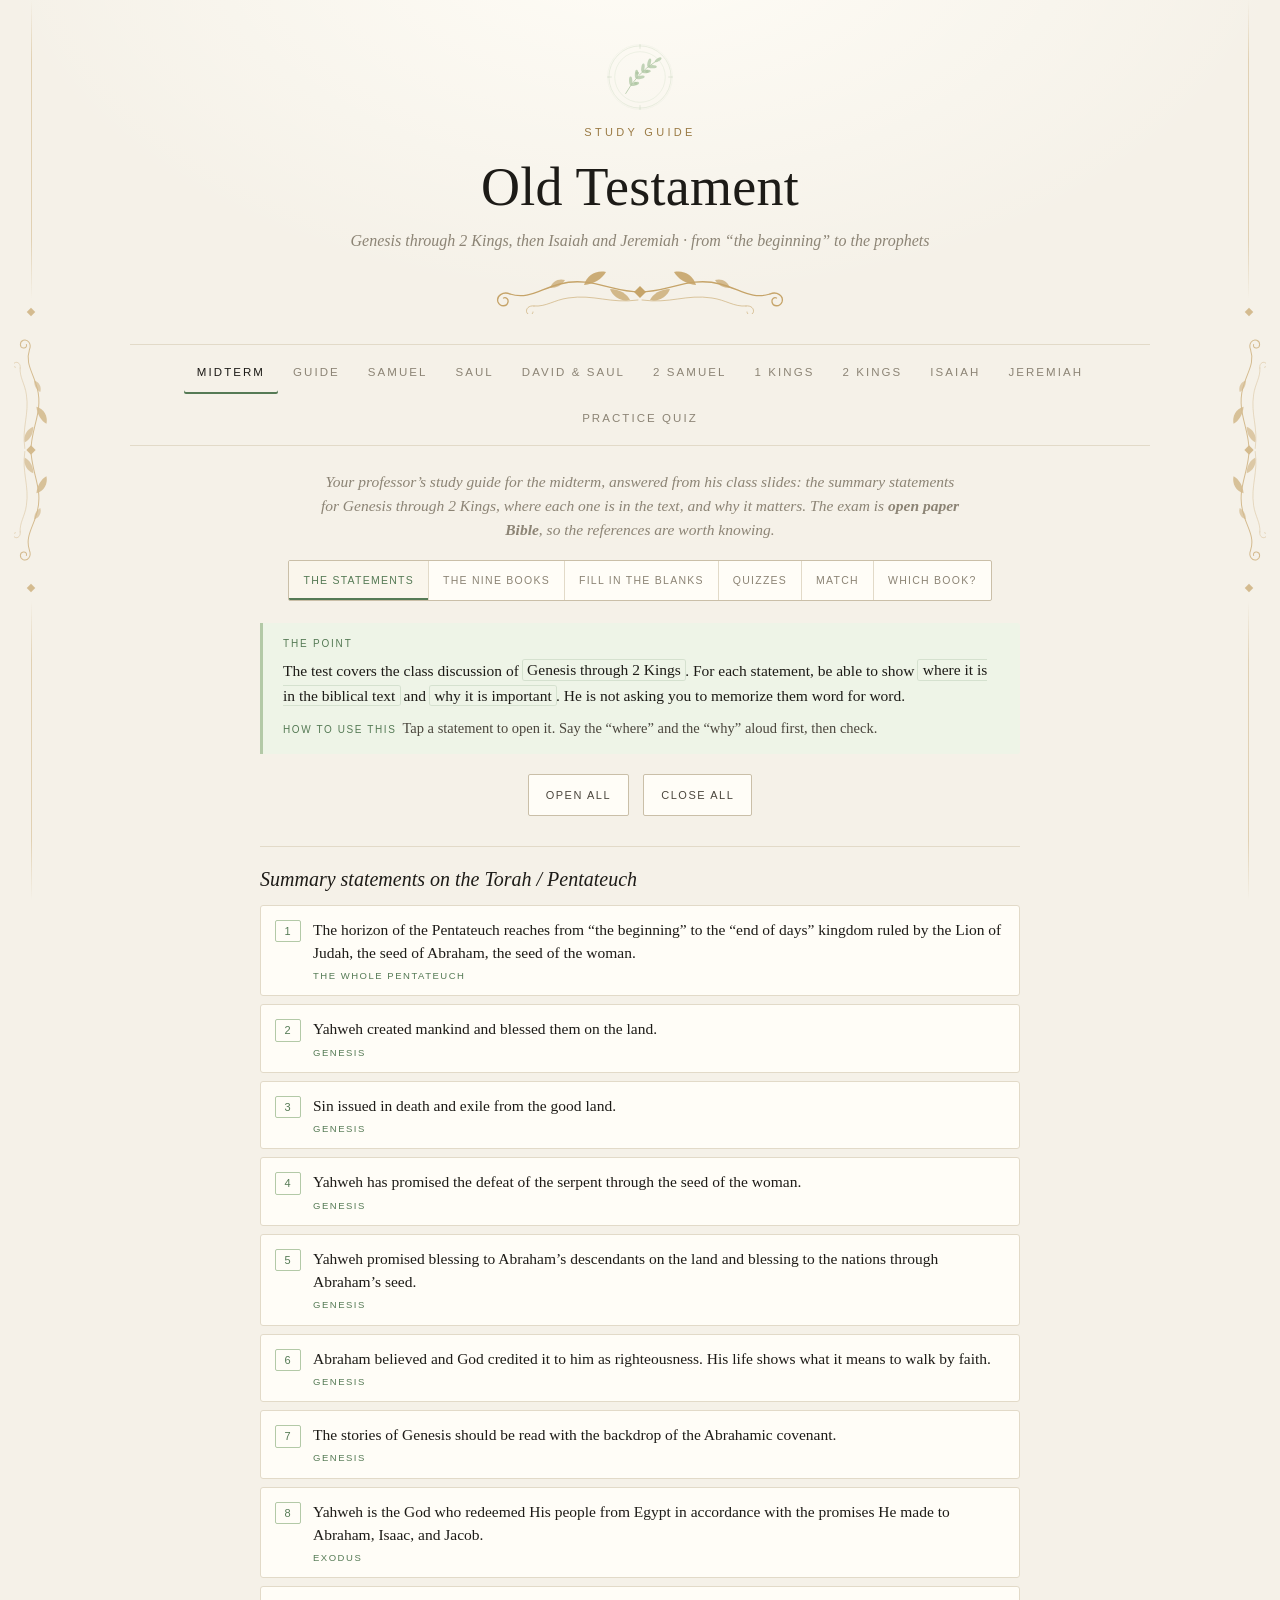
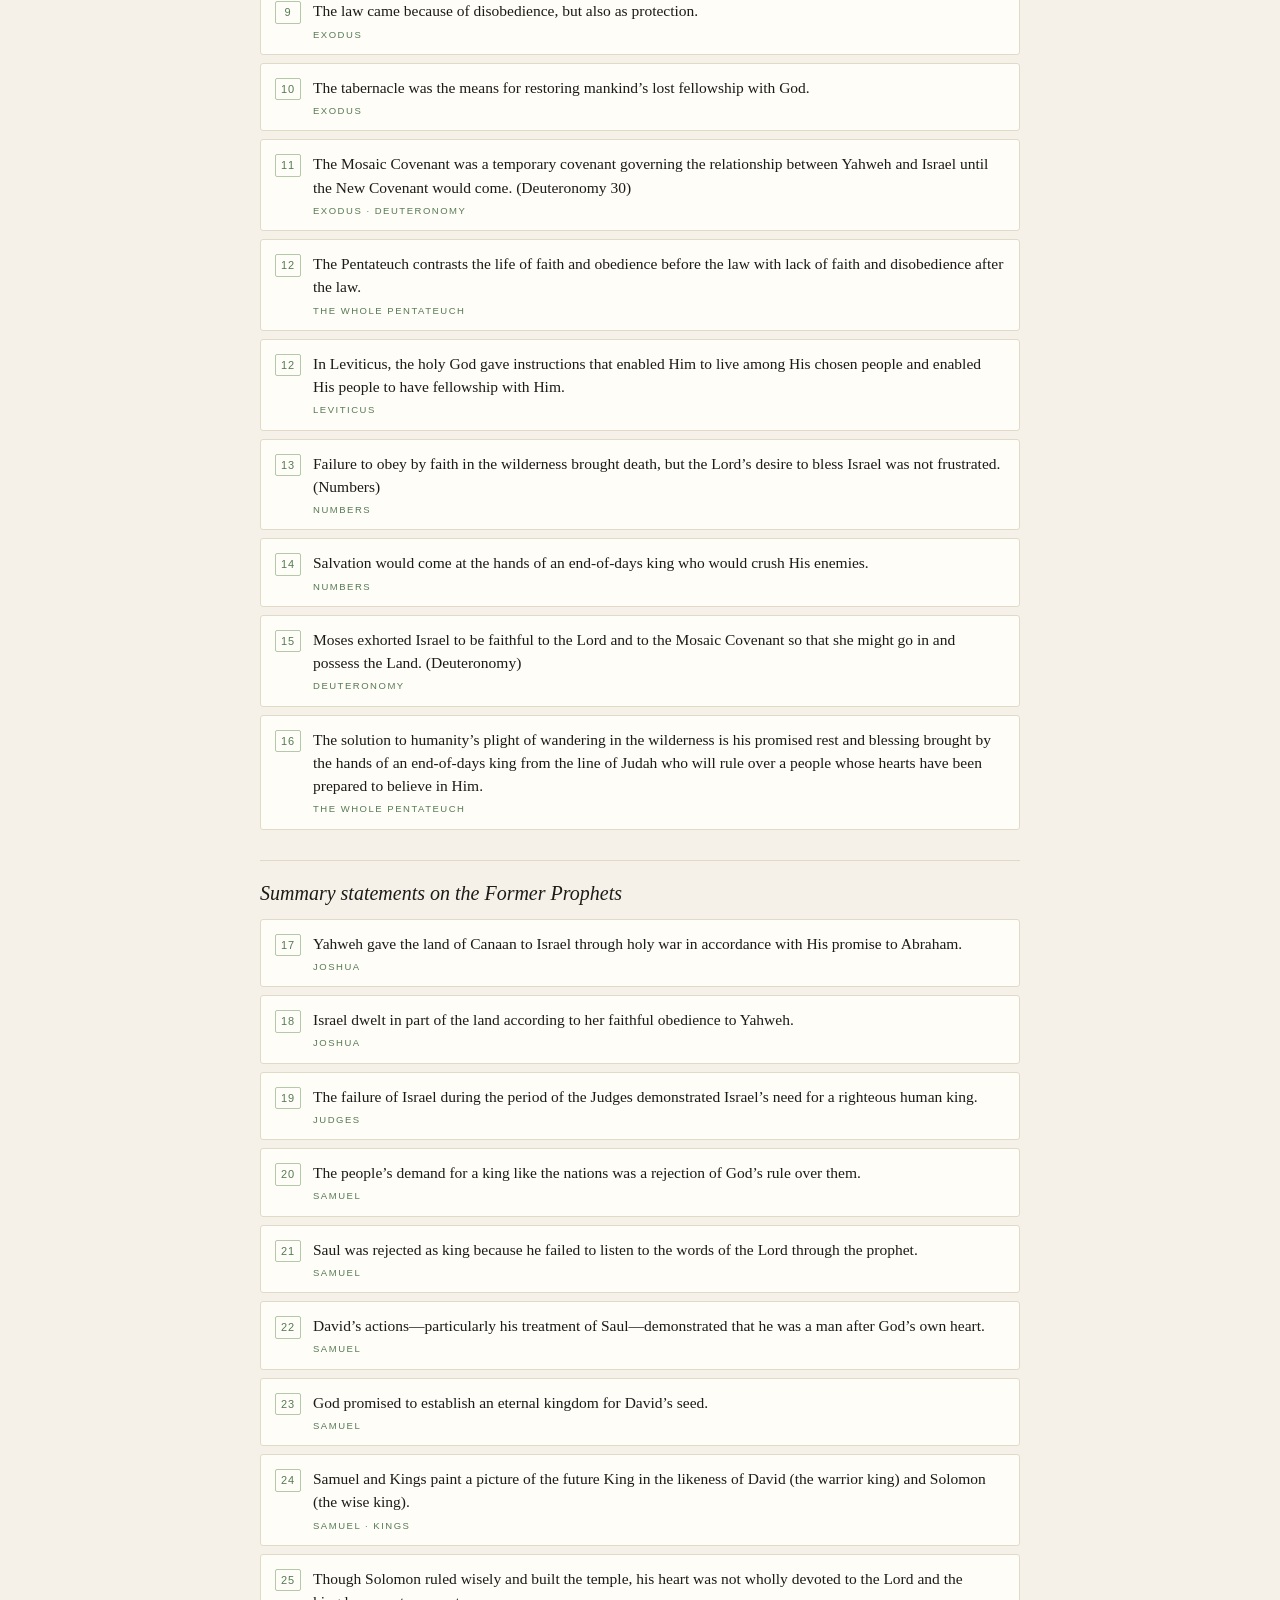
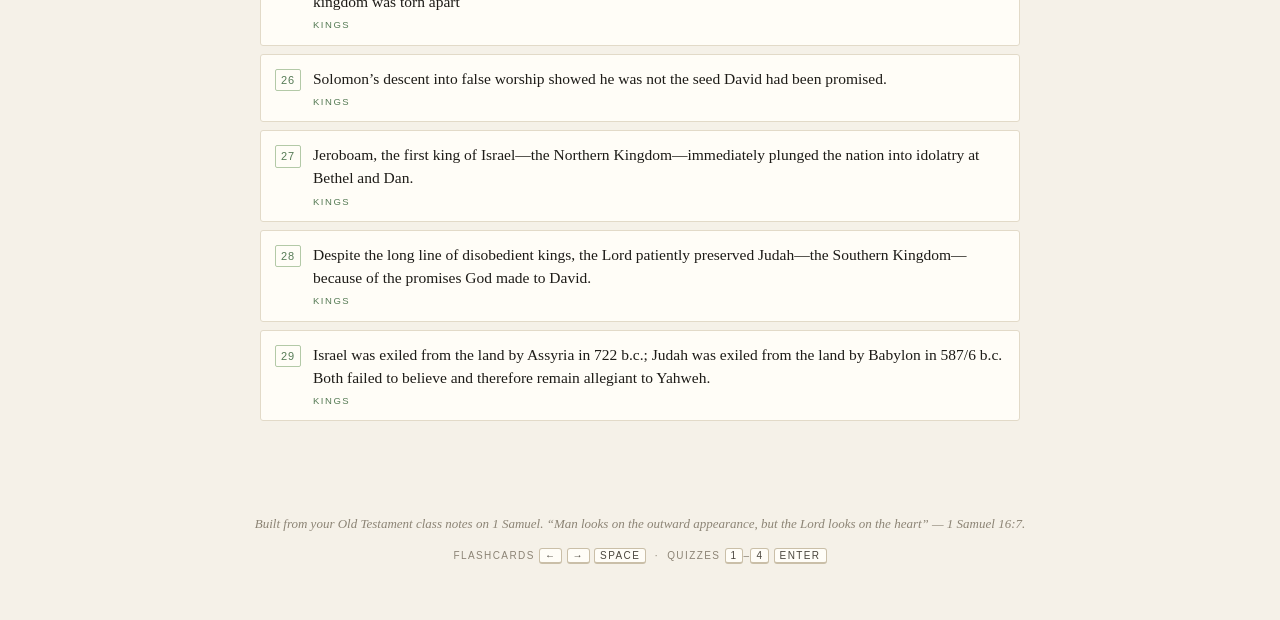
==== commit 504fb3e5: "Add Jeremiah chapter (textbook ch. 9, pp. 196-219) Seven sections following the book's parts, her hi" ====
--- a/index.html
+++ b/index.html
@@ -554,7 +554,7 @@
     <svg class="emblem" viewBox="0 0 120 120" aria-hidden="true"><use href="#emblem"/></svg>
     <p class="eyebrow">Study Guide</p>
     <h1>Old Testament</h1>
-    <p class="sub">Genesis through 2 Kings, then Isaiah &middot; from &ldquo;the beginning&rdquo; to the prophets</p>
+    <p class="sub">Genesis through 2 Kings, then Isaiah and Jeremiah &middot; from &ldquo;the beginning&rdquo; to the prophets</p>
     <svg class="orn" viewBox="0 0 320 44" aria-hidden="true"><use href="#flourish"/></svg>
   </header>
 
@@ -568,6 +568,7 @@
     <button class="topic-btn" role="tab" data-topic="s5" aria-selected="false">1 Kings</button>
     <button class="topic-btn" role="tab" data-topic="s6" aria-selected="false">2 Kings</button>
     <button class="topic-btn" role="tab" data-topic="s7" aria-selected="false">Isaiah</button>
+    <button class="topic-btn" role="tab" data-topic="s8" aria-selected="false">Jeremiah</button>
     <button class="topic-btn" role="tab" data-topic="exam" aria-selected="false">Practice Quiz</button>
   </nav>
 
@@ -734,6 +735,25 @@
       <div class="panel" data-panel="s7/quiz" hidden><p class="hint">Multiple choice, true/false and application questions. Keys <kbd>1</kbd>&ndash;<kbd>4</kbd> answer, <kbd>Enter</kbd> moves on.</p><div id="s7Quiz"></div></div>
     </section>
 
+    <!-- ================= JEREMIAH ================= -->
+    <section class="topic" id="topic-s8" hidden>
+      <p class="intro">Jeremiah, from your textbook (pp. 196&ndash;219): the five kings and Babylon&rsquo;s rise, the call and the three themes, the six lessons and the temple sermon, the five confessions, the new covenant, and the fall of Jerusalem.</p>
+      <div class="modes"><div class="seg" data-modes="s8">
+        <button type="button" data-mode="notes" aria-pressed="true">Notes</button>
+        <button type="button" data-mode="cards" aria-pressed="false">Flashcards</button>
+        <button type="button" data-mode="match" aria-pressed="false">Match</button>
+        <button type="button" data-mode="quiz" aria-pressed="false">Quiz</button>
+      </div></div>
+      <div class="panel" data-panel="s8/notes"><div id="s8Notes"></div></div>
+      <div class="panel" data-panel="s8/cards" hidden>
+        <p class="hint">Front: the name or the question. Back: the answer and where it sits in the notes. Space flips, arrows move.</p>
+        <div class="toolbar"><span class="label">Deck</span><div class="seg" data-decks="s8"></div><button class="btn" type="button" data-shuffle="s8">Shuffle deck</button></div>
+        <div id="s8Cards"></div>
+      </div>
+      <div class="panel" data-panel="s8/match" hidden><p class="hint">Tap a name, then the line that goes with it.</p><div id="s8Match"></div></div>
+      <div class="panel" data-panel="s8/quiz" hidden><p class="hint">Multiple choice, true/false and application questions. Keys <kbd>1</kbd>&ndash;<kbd>4</kbd> answer, <kbd>Enter</kbd> moves on.</p><div id="s8Quiz"></div></div>
+    </section>
+
     <!-- ================= PRACTICE EXAM ================= -->
     <section class="topic" id="topic-exam" hidden>
       <p class="intro">Questions from all three parts of the chapter &mdash; names, places, numbers, the order of events, and application questions that describe a scene and ask which one it is. Reshuffled each run, with the reason behind every answer.</p>
@@ -760,7 +780,7 @@
    chapter, so everything here stays inside the notes.                         */
 var COURSE = {
  code:"Old Testament Literature", term:"Cedarville University",
- exam:"1 and 2 Samuel &middot; 1 and 2 Kings &middot; Isaiah &mdash; Samuel, Saul, David, Solomon and the prophet of sin and salvation",
+ exam:"1 and 2 Samuel &middot; 1 and 2 Kings &middot; Isaiah &middot; Jeremiah &mdash; Samuel, Saul, David, Solomon and the prophets",
  scope:"Your class notes on 1 Samuel &mdash; the last judge, the first king, and the shepherd God chose instead &mdash; and your textbook on 2 Samuel, David&rsquo;s kingdom, and 1 and 2 Kings, losing the land; then Isaiah, the first of the Latter Prophets.",
  rules:[
   "<b>1 Samuel 1&ndash;7</b> is Samuel, <b>8&ndash;15</b> is Saul, <b>16&ndash;31</b> is the new king, David. <b>2 Samuel</b> is David&rsquo;s kingdom: <b>1&ndash;10</b> he builds it, <b>11&ndash;19</b> his sin and its consequences, <b>20&ndash;24</b> his last years.",
@@ -894,7 +914,30 @@
    subs:[["Comfort", "s7-comfort"], ["A nation from the east", "s7-cyrus"], ["The servant songs", "s7-songs"], ["In the New Testament", "s7-nt"], ["40–55 mirrors 1–12", "s7-parallel"]]},
   {id:"g7-glory", t:"Future glory for God’s people (Isaiah 56–66); the conclusion", a:"s7-glory",
    short:"Swift salvation for Israel and redemption for all nations: the obedient of any race climb the holy mountain. Healing by mourning and confession; good news, a radiant bride, a new heaven and earth. One last call to decide. Isaiah is the perfect book to begin the Latter Prophets, for three reasons.",
-   subs:[["All nations", "s7-mountain"], ["Repentance or rebellion", "s7-choice"], ["New heavens and earth", "s7-new"], ["Conclusion", "s7-conclusion"]]}]}
+   subs:[["All nations", "s7-mountain"], ["Repentance or rebellion", "s7-choice"], ["New heavens and earth", "s7-new"], ["Conclusion", "s7-conclusion"]]}]},
+
+ {h:"Jeremiah · Prophet of sin and punishment (textbook, pp. 196–219)", tp:"s8", items:[
+  {id:"g8-intro", t:"Jeremiah’s day and the book’s plan", a:"s8-intro",
+   short:"627 BC until after 587 BC, under Josiah, Jehoahaz, Jehoiakim, Jehoiachin and Zedekiah. Israel is caught between Babylon and Egypt, and its politics are chaotic. “Repent” appears 111 times; repentance will be painful. Outline: 1 · 2–29 · 30–33 · 34–51 · 52. The box: Anathoth, Megiddo 609, Baruch’s bulla, Evil-Merodach.",
+   subs:[["At a glance", "s8-chart"], ["The five kings", "s8-kings"], ["The book’s plan", "s8-plan"]]},
+  {id:"g8-call", t:"The call and the three themes (Jeremiah 1)", a:"s8-call",
+   short:"Chapter 1 gives the setting, themes and characters. A small-town priest’s son, too young; God says he was born to prophesy. Three word pairs (1:10): pluck up and break down = sin, destroy and overthrow = punishment, build and plant = restoration. God watching, the boiling pot, four foes, iron and bronze.",
+   subs:[["An unlikely prophet", "s8-who"], ["The three word pairs", "s8-pairs"], ["Authority and enemies", "s8-foes"]]},
+  {id:"g8-lessons", t:"Six lessons and the temple sermon (Jeremiah 2–11)", a:"s8-lessons",
+   short:"Six lessons: broken covenant; time to repent; disaster from the north (Babylon); no righteous left; the Lord will be avenged; tester of metals. The temple sermon (chap. 7): the temple will not save the wicked; don’t pray for them. Anathoth plots to kill him.",
+   subs:[["The six lessons", "s8-six"], ["The temple sermon", "s8-temple"], ["The first plots", "s8-plots"]]},
+  {id:"g8-confessions", t:"The five confessions (Jeremiah 12–20)", a:"s8-confessions",
+   short:"1: confusion about God’s justice (12:1–4). 2: more biting, God like a deceptive brook (15:10–21). 3: no marriage, children, funerals or weddings; they will pay double. 4: after another plot, he prays God will destroy them all. 5: the jar, Pashhur and the stocks, “fire in his bones.” The prophets were real people.",
+   subs:[["First and second", "s8-first"], ["Third and fourth", "s8-third"], ["The final confession", "s8-final"]]},
+  {id:"g8-enemies", t:"Kings, prophets and people (Jeremiah 21–29)", a:"s8-enemies",
+   short:"Zedekiah wants a sign; Jehoiakim’s palace; a righteous son of David; lying prophets; spoiled figs; 70 years; the trial of chapter 26 (Micah, Uriah); the yoke and Hananiah; the letter to the exiles. The box: siege 588, Lachish Letters, fall in 587, Gedaliah murdered, flight to Egypt.",
+   subs:[["Kings and prophets", "s8-kingsprophets"], ["Figs, 70 years, a trial", "s8-people"], ["Preparing for exile", "s8-exile"]]},
+  {id:"g8-restore", t:"Israel’s ultimate restoration (Jeremiah 30–33)", a:"s8-restore",
+   short:"Restore fortunes, bring them back, possess the land. The new covenant (31:31–34): the Mosaic covenant replaced because the people broke it; the law written on hearts; all will know God; sins forgiven; permanent. Luke 22:20; Hebrews 8:8–12. The field in Anathoth; the Messiah (33:15–17).",
+   subs:[["The threefold plan", "s8-plan3"], ["The new covenant", "s8-newcov"], ["The field and the Messiah", "s8-field"]]},
+  {id:"g8-fall", t:"Jerusalem falls, the nations, and the summary (Jeremiah 34–52)", a:"s8-fall",
+   short:"Zedekiah’s fate, slaves freed and retaken, the Rechabites. Jehoiakim burns the scroll; Jeremiah in a cistern. The fall (39): Zedekiah’s sons killed, his eyes gouged. Gedaliah killed; flight to Egypt. Egypt, the small nations and Babylon judged. Chapter 52 = 2 Kings 25; Jehoiachin honored after 37 years.",
+   subs:[["Three episodes", "s8-three"], ["The scroll and the prison", "s8-scroll"], ["The city falls", "s8-capture"], ["The nations", "s8-nations"], ["Jeremiah 52", "s8-summary"], ["Conclusion", "s8-conclusion"]]}]}
 ]};
 
 /* ================================================================ Samuel, 1 Samuel 1–7
@@ -3172,6 +3215,380 @@
  {tp:"s7",sec:"g7-glory",ap:true,t:"mc",q:"A student asks what question Isaiah leaves open for the prophets after it. What does the conclusion say?",a:"The destruction of Jerusalem itself",w:["The location of the ark of the covenant","The name of the last king of Assyria","The date of Isaiah’s own call"],e:"Isaiah answers many “why” questions, yet more explanation is needed."}
 ]);
 
+/* ================================================================ Jeremiah: prophet of sin and punishment
+   From her textbook, Old Testament Survey, chapter 9, pp. 196–219 (12 photos, all pages): the chart,
+   the introduction, the two "For Greater Historical Understanding" boxes, the three maps, the book's
+   parts (1, 2–29, 30–33, 34–51, 52) and the conclusion. Green marks are the lines she highlighted,
+   plus a few dates a quiz is likely to ask.
+   The book is not consistent on one date: its first box puts the battle of Carchemish in 609 BC,
+   while its introduction and the rest of the box say Babylon won at Carchemish in 605 BC. This page
+   uses 605 for Carchemish and 609 for Josiah's death at Megiddo.                                    */
+CH.s8 = {n:8, title:"Prophet of sin and punishment", short:"Jeremiah", ref:"Jeremiah 1–52",
+ notes:[
+  {id:"s8-intro", h:"Jeremiah’s day and the book’s plan", body:
+   '<div class="point"><b>The point</b><p>Jeremiah preaches in Judah’s last, darkest years, from <b>627 BC</b> until after Jerusalem falls in <b>587 BC</b>. He begs the people to repent; they refuse, and Babylon destroys the city. <mark>Some form of the word <b>repent</b> appears <b>111 times</b> in the book, and Jeremiah teaches that <b>repentance will be painful</b>, but the change must take place.</mark> The brightest moment is God’s promise of a <b>new covenant</b>.</p><p class="able"><b>Be able to</b> give the chart in one breath, Jeremiah’s dates, the five kings he served under, the two conclusions about Israel’s situation, and the book’s outline.</p></div>'+
+   '<h3 class="sub" id="s8-chart">At a glance</h3>'+
+   '<div class="tblwrap"><table class="tbl n0">'+
+   '<tr><th>Major characters</th><td>Yahweh, Jeremiah and <b>Baruch</b></td></tr>'+
+   '<tr><th>Minor characters</th><td>Israel’s kings, especially <b>Jehoiakim</b> and <b>Zedekiah</b>; <b>Pashhur</b>, <b>Hananiah</b> and <b>Nebuchadnezzar</b></td></tr>'+
+   '<tr><th>Major events</th><td>Jeremiah’s call, Jeremiah’s “temple” sermon, Jeremiah’s disputes with God, Jerusalem’s fall, and Jeremiah and the people’s exile</td></tr></table></div>'+
+   '<p>Judah, all that remains of David and Solomon’s united Israel, decays morally and politically. Despite Jeremiah’s warnings the people disobey, the kings are no better, and Jeremiah himself is dragged into exile with those he tried to help.</p>'+
+   '<h3 class="sub" id="s8-kings">The five kings of Jeremiah’s ministry</h3>'+
+   '<p>According to 1:1–3, Jeremiah becomes a prophet in <b>627 BC</b> and continues until after Jerusalem’s destruction in <b>587 BC</b>, under these kings:</p>'+
+   '<div class="tblwrap"><table class="tbl n0"><thead><tr><th>King</th><th>What happens</th></tr></thead><tbody>'+
+   '<tr><td class="head">1. Josiah (640–609 BC)</td><td class="sm">A good king who leads the reforms of 2 Kings 22, but is killed in battle by Egypt (2 Kings 23:29–30).</td></tr>'+
+   '<tr><td class="head">2. Jehoahaz (609)</td><td class="sm">Rules only three months before Egypt deposes him.</td></tr>'+
+   '<tr><td class="head">3. Jehoiakim (609–598 BC)</td><td class="sm">An <b>enemy of Jeremiah</b> who favors Egypt over Babylon. Babylon takes some young people, including <b>Daniel</b>, into exile in <b>605 BC</b>.</td></tr>'+
+   '<tr><td class="head">4. Jehoiachin (598–597 BC)</td><td class="sm">Rules three months, then surrenders and is taken captive. In <b>597 BC</b> Babylon loots the temple and carries more Israelites into exile with him.</td></tr>'+
+   '<tr><td class="head">5. Zedekiah (597–587 BC)</td><td class="sm">An <b>inconsistent</b> man who seeks Jeremiah’s advice yet fails to serve God. Babylon captures and destroys Jerusalem in <b>587 BC</b>.</td></tr></tbody></table></div>'+
+   '<p>Two conclusions emerge from this list. <b>First</b>, Israel is caught between <b>Babylon and Egypt</b>, two superpowers that use Israel as a battleground. <b>Second</b>, Israel’s politics are <b>chaotic</b>: changing kings bring changing policies, and instability results.</p>'+
+   '<p><b>Babylon replaces Assyria</b> as Israel’s greatest enemy. In <b>612 BC</b> the Babylonians and the Medes capture <b>Nineveh</b>, the Assyrian capital. Assyria allies itself with Egypt, and Babylon defeats both at <b>Carchemish in 605 BC</b>, becoming the dominant power in the region. Israel always seems to back the losing army.</p>'+
+   '<h3 class="sub" id="s8-plan">How the book is put together</h3>'+
+   '<p>Scholars disagree over who wrote Jeremiah and why it has its present form. Unlike many biblical books, it does <b>not unfold in chronological order</b>: it gives its historical framework in 1:1–3, then highlights events that fit the theme being stressed. Despite this, it has unity of purpose.</p>'+
+   '<div class="tblwrap"><table class="tbl n0"><tbody>'+
+   '<tr><td class="head">Jeremiah 1</td><td class="sm">Introduction to the prophecy</td></tr>'+
+   '<tr><td class="head">Jeremiah 2–29</td><td class="sm">Israel’s sin</td></tr>'+
+   '<tr><td class="head">Jeremiah 30–33</td><td class="sm">Israel’s restoration</td></tr>'+
+   '<tr><td class="head">Jeremiah 34–51</td><td class="sm">Israel and the nations’ punishment</td></tr>'+
+   '<tr><td class="head">Jeremiah 52</td><td class="sm">Conclusion</td></tr></tbody></table></div>'+
+   '<p>Seen this way, the book stresses prophecy’s main themes: <b>sin, punishment and restoration</b>. It does so by highlighting Jeremiah’s conflicts with God and with his human enemies. <b>Jerusalem’s destruction</b> is the event that holds the book together.</p>'+
+   '<div class="exam-tip"><b>For greater historical understanding · Jeremiah’s world</b>Jeremiah came from the village of <strong>Anathoth</strong>, two miles northeast of Jerusalem, from a priestly family; he may have descended from Abiathar, the high priest Solomon removed, and so from Eli. God called him in King Josiah’s thirteenth year (<strong>627 BC</strong>), as Assyria was falling apart. The Babylonians put forward <strong>Nabopolassar</strong>, father of Nebuchadnezzar, as king of Babylon (626 BC); with the Medes, Elamites and Scythians he defeated the Assyrians at Asshur, Nineveh and Haran. In <strong>609 BC</strong> Pharaoh <strong>Neco II</strong> marched to help the Assyrians, and King Josiah went out to block him at <strong>Megiddo</strong>, on the main highway (the <i>Via Maris</i>, “Way of the Sea”), and was killed. Josiah’s reforms ended, and Jeremiah composed laments for him (2 Chronicles 35:25). Neco deposed Jehoahaz and put Josiah’s eldest son <strong>Jehoiakim</strong> on the throne. Nebuchadnezzar defeated the Egyptians in 605 BC, took over Judah and deported hostages from the upper class, probably including Daniel. Jehoiakim taxed the people to pay tribute to Neco and built himself a luxurious palace (22:13–14). The scribe <strong>Baruch son of Neriah</strong> wrote down many of Jeremiah’s messages; a clay <strong>bulla</strong> (a lump of clay used to seal a scroll) bearing his seal has been found. Jehoiakim rebelled in 598 BC and died just before Nebuchadnezzar arrived; his son Jehoiachin surrendered and was deported with the nobility, and <strong>Ezekiel</strong> went in this second deportation. Jehoiachin’s uncle Mattaniah was renamed <strong>Zedekiah</strong> and made regent, but the exiles still considered Jehoiachin the true king. Jeremiah lived to see Jehoiachin released from prison by Nebuchadnezzar’s son <strong>Evil-Merodach</strong> in 562 BC.</div>'+
+   '<p class="ask">On the map “The Reign of Josiah”: Josiah removes pagan shrines from Samaria, dismantles the high place at Bethel, finds the Book of the Law (about 622 BC) and purges Jerusalem, and is killed outside Megiddo in 609 BC fighting Neco II.</p>'},
+
+  {id:"s8-call", h:"The call and the three themes (Jeremiah 1)", body:
+   '<div class="point"><b>The point</b><p>Virtually every important part of the book appears in chapter 1: the <b>historical setting</b> (1:1–3), the <b>major themes</b> (1:4–16) and the <b>main characters</b> (1:17–19). <mark>Three word pairs in 1:10 give the three themes of his preaching: <b>sin, punishment and restoration</b>.</mark></p><p class="able"><b>Be able to</b> say what chapter 1 introduces, why Jeremiah’s background does not mark him for greatness, what each word pair means, and who his four foes are.</p></div>'+
+   '<h3 class="sub" id="s8-who">An unlikely prophet</h3>'+
+   '<ul><li>His <b>hometown and family</b> do not mark him for greatness: Anathoth is a small town in <b>Benjamin</b>, Israel’s smallest tribe.</li>'+
+   '<li>He is from a <b>priestly family</b>: if he condemns religious practices, his own relatives may be displeased.</li>'+
+   '<li>“The <b>word of the LORD</b>” comes to him (1:2), marking him as a faithful preacher of God’s word.</li></ul>'+
+   '<p>He begins in Josiah’s thirteenth year, about <b>627 BC</b>, and continues until <b>587 BC</b>. Josiah’s reform (about <b>622 BC</b>) comes after Jeremiah’s call, yet even that does not change the people permanently. Nearly all his preaching concerns events between the nation-crushing defeats of <b>722 BC</b> and <b>587 BC</b>: Judah had every chance to see what happened to Samaria and change (3:8–11), but they never repent.</p>'+
+   '<h3 class="sub" id="s8-pairs">The call and the three word pairs</h3>'+
+   '<p>In 1:4–10 his reluctance shows: because of <b>youth and inexperience</b> he feels he cannot preach (1:6). God reassures him that he was <b>born to be a prophet</b> (1:5), promises to be with him, and will even tell him what to say (1:9).</p>'+
+   '<div class="tblwrap"><table class="tbl n0"><thead><tr><th>Word pair (1:10)</th><th>What he will preach</th></tr></thead><tbody>'+
+   '<tr><td class="head">To pluck up and to break down</td><td class="sm"><b>Sin</b>: he will preach against it.</td></tr>'+
+   '<tr><td class="head">To destroy and to overthrow</td><td class="sm"><b>Punishment</b>: he will announce judgment.</td></tr>'+
+   '<tr><td class="head">To build and to plant</td><td class="sm"><b>Restoration</b>: he will promise it after punishment.</td></tr></tbody></table></div>'+
+   '<p>These three themes give the book its structure: chapters <b>2–29</b> are the pluck-up-and-break-down section (warnings about sin), chapters <b>30–33</b> the build-and-plant section (a new covenant), and chapters <b>34–51</b> the killing and destruction as Babylon invades. Like chapter 1, the final chapter is a summary.</p>'+
+   '<h3 class="sub" id="s8-foes">His authority and his enemies</h3>'+
+   '<ul><li>God is <b>“watching”</b> over His words to make sure they come true (1:11–12).</li>'+
+   '<li>Like a <b>boiling pot</b>, Israel’s sins will spill over into judgment (1:13–16).</li>'+
+   '<li><b>Four foes</b> will oppose him (1:18): <b>kings, priests, officials and people</b>.</li>'+
+   '<li>God makes him <b>fortified like iron and bronze</b> (1:18). His struggles will be fierce, but God promises to rescue him.</li></ul>'},
+
+  {id:"s8-lessons", h:"Six lessons and the temple sermon (Jeremiah 2–11)", body:
+   '<div class="point"><b>The point</b><p>Chapters 2–29 paint a full picture of Israel’s sins. <mark>Before sending him out, God teaches <b>Jeremiah at least six basic lessons</b>.</mark> Then Jeremiah preaches at the <b>temple gate</b>: the temple will not protect a people who live wickedly.</p><p class="able"><b>Be able to</b> list the six lessons in order, explain the temple sermon and why the people felt safe, and say what his hometown did to him.</p></div>'+
+   '<h3 class="sub" id="s8-six">The six lessons</h3>'+
+   '<ol><li><mark><b>First</b></mark>, Israel has <b>broken their covenant</b> with the Lord (2:1–3:5). Once God’s devoted “bride” (2:2), Israel became a faithless spouse and “changed its gods” (2:11): spiritual adultery.</li>'+
+   '<li><mark><b>Second</b>, the Lord tells Jeremiah that the people <b>have time to repent</b></mark> (3:6–4:4). God would even reunite the northern and southern kingdoms (3:18–20).</li>'+
+   '<li><mark><b>Third</b>, God warns of a <b>“disaster from the north”</b></mark> (4:5–31): ultimately <b>Babylon</b>. The foe is fierce like a lion (4:7), strong like a scorching wind (4:11–12) and swift as an eagle (4:13); Israel could become “formless and void” (4:23–26).</li>'+
+   '<li><mark><b>Fourth</b>, God says practically <b>no righteous people are left in the land</b></mark> (5:1–9).</li>'+
+   '<li><mark>A <b>fifth lesson</b>: the Lord <b>will be avenged</b></mark> (5:10–31). Lies, blasphemy and oppression cannot go unchecked, though God will not destroy Israel completely (5:18).</li>'+
+   '<li><mark><b>Finally</b>, Jeremiah must be a <b>“tester of metals”</b></mark> (6:1–30): he must test whether the nation ought to be judged. God calls the people “all hardened rebels” (6:28).</li></ol>'+
+   '<h3 class="sub" id="s8-temple">The temple sermon (chapter 7)</h3>'+
+   '<p>God sends Jeremiah to the <b>temple gate</b> to preach repentance (7:1–3). The people believe God will <b>never let the temple be destroyed</b> (7:4), perhaps misunderstanding Isaiah’s earlier promises of hope for Jerusalem (Isaiah 37:33–35). Jeremiah explodes the idea: unless they champion the helpless, their worship is worthless (7:4–8), and unless they stop their hypocrisy, the temple will be destroyed (7:9–15). God tells him <b>not even to pray</b> for them (7:16). The people’s reaction appears later, in chapter 26.</p>'+
+   '<h3 class="sub" id="s8-plots">The first plots</h3>'+
+   '<ul><li>The people plot against him (9:3–6); he must not trust even friends and family.</li>'+
+   '<li>Israel’s problems come from <b>Baal worship</b> and disregard for the Lord’s law (9:7–16).</li>'+
+   '<li>His own hometown, <b>Anathoth</b>, plots to take his life (11:18–23); Jeremiah predicts Anathoth will be destroyed.</li></ul>'},
+
+  {id:"s8-confessions", h:"The five confessions (Jeremiah 12–20)", body:
+   '<div class="point"><b>The point</b><p>Jeremiah does not suffer quietly. <mark>He complains to God in <b>five “confessions”</b></mark>, each set off by a new crisis, and each time God answers and keeps him going. <mark>The confessions show that the prophets were <b>real people with real hopes, dreams and disappointments</b>.</mark></p><p class="able"><b>Be able to</b> give what sets off each confession and what he says in it, explain the symbolic acts, and tell the Pashhur story.</p></div>'+
+   '<h3 class="sub" id="s8-first">First and second confessions</h3>'+
+   '<p><mark>The <b>first</b> of five confessions (12:1–4).</mark> <mark>He confesses his <b>confusion about God’s justice</b>: how can Yahweh allow the wicked to harass him</mark>, and how long will they go unpunished? God answers roughly: if he falters now, how will he survive the harder days ahead (12:5)?</p>'+
+   '<p>Then two pictures. A <b>linen belt</b> hidden in a rock crevice is ruined (13:1–11): Israel is morally ruined. Then <b>wineskins</b>: the people will act like drunkards and lose all sense (13:12–14). A <b>drought</b> brings a second crisis; Jeremiah prays for the people, but God says not even <b>Moses or Samuel</b> could change them now (15:1).</p>'+
+   '<p>He then laments that he was ever born (15:10). <mark>This <b>second confession is more biting than the first</b></mark>: his pain is continuous, and God has become “like a <b>deceptive brook</b>, like waters that fail” (15:18). God answers in four ways: <b>repent</b> of this attitude (15:19), be <b>God’s spokesman</b> and not the people’s (15:19), He will <b>deliver</b> him (15:20), and He will never leave him unprotected (15:21).</p>'+
+   '<h3 class="sub" id="s8-third">Third and fourth confessions</h3>'+
+   '<p><mark>A <b>third crisis and confession</b>: God tells Jeremiah that he <b>may not marry and have children</b></mark> (16:2), and may not attend a funeral or a wedding (16:5–9), because coming destruction will turn normal life upside down. Judah’s sin is engraved on their hearts (17:1); someday God will bless and redeem Israel, <mark>but now they <b>will pay double for their sins</b></mark> (16:16–18). Jeremiah’s only hope is to <b>trust God</b> (17:5–8).</p>'+
+   '<p><mark>The <b>fourth confession comes after another plot against the prophet</b>.</mark> He preaches at the People’s Gate against <b>Sabbath breaking</b> (17:19–27), and at a <b>potter’s shop</b> he learns that as the potter reshapes a pot, God can shape a nation however He wishes (18:1–12). His enemies slander him to ruin his reputation (18:18). <mark>Jeremiah has grown <b>weary of constant opposition</b>; in frustration he <b>prays that God will destroy them all</b></mark> (18:19–23).</p>'+
+   '<h3 class="sub" id="s8-final">The final confession: the jar and Pashhur</h3>'+
+   '<p><mark>One <b>final crisis and confession</b> makes Jeremiah <b>ready to serve Yahweh for the rest of the book</b>.</mark> He gathers Israel’s elders and <b>breaks a jar</b> in front of them: the jar is the nation, and its breaking is the coming judgment (19:1–13).</p>'+
+   '<p><mark>He incurs the wrath of a priest named <b>Pashhur, the chief officer in the temple</b></mark> (20:1), who has him beaten and put in <b>stocks</b> (20:2). Released, Jeremiah renames Pashhur <b>“terror on every side”</b> (<i>Magor-Missabib</i>, 20:3): Pashhur will endure exile in Babylon (20:4–6).</p>'+
+   '<p>Depressed, Jeremiah attacks Yahweh in three areas: God <b>“deceived”</b> and then “prevailed” over him (20:7); his message is <b>always destruction</b> (20:8); and it brings him only <b>insult and reproach</b> (20:8). He tried to stop preaching, but God’s word was like a <b>“fire in his bones”</b> (20:9). He still wishes he had never been born (20:14–18).</p>'+
+   '<p>What he learned: <b>first</b>, he accepts how hard his call is; <b>second</b>, he knows the nation will be judged; <b>third</b>, Yahweh is his <b>only friend</b>, and his strength comes from the Lord.</p>'+
+   '<div class="tblwrap"><table class="tbl n0"><thead><tr><th>Confession</th><th>What sets it off, and what he says</th></tr></thead><tbody>'+
+   '<tr><td class="head">1 · 12:1–4</td><td class="sm">His hometown plots to kill him. Why do the wicked prosper and harass him?</td></tr>'+
+   '<tr><td class="head">2 · 15:10–21</td><td class="sm">The drought crisis. More biting: God is “like a deceptive brook.”</td></tr>'+
+   '<tr><td class="head">3 · 16–17</td><td class="sm">No marriage, no children, no funerals or weddings. He seeks renewal in God.</td></tr>'+
+   '<tr><td class="head">4 · 18:18–23</td><td class="sm">Another plot. He is weary and prays God will destroy them all.</td></tr>'+
+   '<tr><td class="head">5 · 19–20</td><td class="sm">Pashhur beats him and puts him in stocks. “Deceived,” then “fire in his bones.”</td></tr></tbody></table></div>'},
+
+  {id:"s8-enemies", h:"Kings, prophets and people (Jeremiah 21–29)", body:
+   '<div class="point"><b>The point</b><p>With his attachment to God complete, Jeremiah denounces the enemies named in chapter 1: <b>kings, prophets, priests and people</b>. In chapters 21–26 he urges them to repent; in chapters 27–29 he prepares them for <b>exile</b>: <mark>surrender to Babylon, and settle down for <b>70 years</b></mark>.</p><p class="able"><b>Be able to</b> say what he tells Zedekiah and Jehoiakim, the righteous son of David, the figs, the trial in chapter 26, the yoke and Hananiah, and the letter to the exiles.</p></div>'+
+   '<h3 class="sub" id="s8-kingsprophets">The kings and the lying prophets</h3>'+
+   '<ul><li><b>Zedekiah</b> asks for a sign that God will save Jerusalem (21:2). No sign will come: the king perverts justice (21:12).</li>'+
+   '<li><b>Jehoiakim</b> mistreated the alien, fatherless and widow (22:3) and thought a luxurious palace mattered more than ruling justly (22:15–17). No one mourned him (22:18–19).</li>'+
+   '<li>Only a <b>righteous son of David</b> can save the nation (23:1–8), as Isaiah already said (Isaiah 9:2–7; 11:1–9). He will rule wisely and bring the people back from exile.</li>'+
+   '<li>The <b>prophets</b> lead immoral lives, fill the people with false hope of surviving Babylon, and fabricate visions (23:9–40).</li></ul>'+
+   '<h3 class="sub" id="s8-people">The people: figs, 70 years and a trial</h3>'+
+   '<ul><li>Israel is like a <b>basket of spoiled figs</b> (24:1–5); it will only get better by going into exile in Babylon (24:6–10).</li>'+
+   '<li>They will stay there <b>70 years</b> (25:12), then go home. Babylon punishes Israel, but the <b>Day of the Lord</b> will reach all countries, Babylon too (25:15–38).</li>'+
+   '<li>In <b>chapter 26</b> he preaches in the temple a second time: obey the Law and the prophets, or lose the land and the temple (26:4–6). Priests, prophets and people demand his death. At a hasty <b>trial</b>, officials recall that <b>Micah</b>, Isaiah’s contemporary, told Hezekiah to repent and Hezekiah listened (26:16–19). Jeremiah escapes (26:24), but a fellow prophet, <b>Uriah</b>, was killed for the same message (26:20–23).</li></ul>'+
+   '<h3 class="sub" id="s8-exile">Preparing for exile</h3>'+
+   '<ul><li>He tells the kings of Judah, Edom, Moab, Ammon and Tyre that Babylon will conquer them all (27:1–6). Rebellion is futile, so he counsels his own king to <b>surrender</b> (27:12–15).</li>'+
+   '<li>A prophet named <b>Hananiah</b> predicts God will <b>“break the yoke”</b> of Babylon in <b>two years</b> and restore Jehoiachin (28:1–4). Jeremiah says Babylon’s power will grow and Hananiah will die for misleading the people; <b>Hananiah dies</b>, just as he said (28:15–17).</li>'+
+   '<li>In 605 BC and 597 BC two groups were taken: <b>Daniel</b> with the first, <b>Ezekiel</b> with the second. Jeremiah writes to the exiles: <b>settle in the land</b>, marry, build homes and raise children (29:1–9), for they will stay <b>70 years</b> (29:10). Then God will bring them back and they will prosper (29:11). God will never break His covenant with them.</li></ul>'+
+   '<p>Judah has run out of time. Its only hope lies in surrender to Babylon, an option the people particularly despise.</p>'+
+   '<div class="exam-tip"><b>For greater historical understanding · Zedekiah’s last years</b>Zedekiah’s rule was a time of great instability: the ablest craftsmen, merchants, military leaders and nobles had been deported in 605 and 597 BC, and heavy tribute went to Babylon each year. When Zedekiah rebelled, Babylon ravaged the land. Nebuchadnezzar laid siege to Jerusalem in <strong>588 BC</strong> and destroyed Judah’s strongest cities, <strong>Lachish</strong> and Azekah. The <strong>Lachish Letters</strong>, written by Judahite soldiers and found at the gate of Lachish, say in haunting terms that they could no longer see <strong>Azekah’s</strong> smoke and fire signals. The siege was lifted briefly when an Egyptian army approached, but the Egyptians retreated. The Babylonians entered Jerusalem in the <strong>summer of 587 BC</strong>; Zedekiah fled at night and was captured near <strong>Jericho</strong>. Judah became a Babylonian territory with <strong>Gedaliah</strong> as governor, but he was murdered by <strong>Ishmael</strong>, of the royal line, in a plot instigated by the king of Ammon. Fearing blame, Gedaliah’s supporters fled to <strong>Egypt</strong> and forced Jeremiah to go with them. A fourth deportation in <strong>582 BC</strong> (Jeremiah 52:30) may have answered the attack on Gedaliah.</div>'},
+
+  {id:"s8-restore", h:"Israel’s ultimate restoration (Jeremiah 30–33)", body:
+   '<div class="point"><b>The point</b><p>Before reporting Jerusalem’s fall, Jeremiah announces the nation’s future: God will <b>redeem, forgive and renew</b> the people. The heart of it is the <b>new covenant</b> of 31:31–34. <mark>The <b>Mosaic covenant will be replaced</b></mark>, not because it was too harsh, but because the people broke it; <mark>to ensure the new covenant succeeds, Yahweh <b>will put the new law in the people’s minds and write it on their hearts</b></mark>.</p><p class="able"><b>Be able to</b> give the threefold plan of 30:1–3, what the new covenant changes and why, how the New Testament uses it, and why Jeremiah buys a field.</p></div>'+
+   '<h3 class="sub" id="s8-plan3">The threefold plan (30:1–3)</h3>'+
+   '<ol><li>God will <b>restore Israel’s fortunes</b> (30:4–24): fear replaced by hope, enemies destroyed, Jerusalem rebuilt, a Jewish king again (30:21).</li>'+
+   '<li>He will <b>bring them back to the land</b> (31:1–26): northern Israel, exiled in <b>722 BC</b>, returns with Judah; the Lord becomes their shepherd again.</li>'+
+   '<li>He will make them <b>possess their homeland</b> (31:27–40): the once uprooted nation will be <b>built and planted</b> (31:27–28, recalling 1:10), and people will no longer blame others for their sins (31:29–30).</li></ol>'+
+   '<h3 class="sub" id="s8-newcov">The new covenant (31:31–34)</h3>'+
+   '<ul><li>Yahweh will offer Israel “a <b>new covenant</b>” (31:31). <mark>The Mosaic covenant will be replaced.</mark></li>'+
+   '<li>Not because Moses’ covenant was too harsh or unjust: the problem was <b>with the people</b>, who broke it (31:32).</li>'+
+   '<li><mark>God will put the new law in their <b>minds</b> and write it on their <b>hearts</b></mark> (31:33). All will <b>know</b> the Lord (31:34), and He will <b>forgive</b> their sins (31:34).</li>'+
+   '<li>God will no longer be yoked with a nation of some who believe and some who do not, as since Moses’ time; only with those who know Him.</li>'+
+   '<li>It is <b>permanent</b>: as long as the earth endures, the Lord will keep it (31:35–37). Jerusalem will be rebuilt and never again destroyed (31:38–40).</li></ul>'+
+   '<p>This text has tremendous significance. From 31:31–34 come the names <b>Old and New Testaments</b> (covenants). At the Last Supper Jesus says the wine is “the new covenant in my blood” (<b>Luke 22:20</b>). <mark><b>Hebrews 8:8–12</b> indicates that early Christians believed <b>Christ’s death initiated the new covenant</b></mark>. So 31:31–34 is fulfilled in Jesus’ death and in the church: only Jesus can put the covenant in people’s hearts.</p>'+
+   '<h3 class="sub" id="s8-field">Buying a field, and the Messiah (32–33)</h3>'+
+   '<ul><li>With Babylon about to destroy Jerusalem, Jeremiah is <b>confined in the king’s courtyard</b> (32:1–2).</li>'+
+   '<li>Yahweh tells him to <b>buy a field in Anathoth</b>, his hometown (32:6–15). Someday God will restore the people to the land (32:26–44): what seems worthless now will be valuable later.</li>'+
+   '<li>Jerusalem will one day enjoy “abundance of prosperity and security” (33:6). The <b>righteous son of David, the Messiah</b>, will save Judah and fulfill God’s promise to David (33:15–17).</li></ul>'+
+   '<p>Tragically, Israel had to lose everything before experiencing the new covenant.</p>'},
+
+  {id:"s8-fall", h:"Jerusalem falls, the nations, and the summary (Jeremiah 34–52)", body:
+   '<div class="point"><b>The point</b><p>Chapters 34–51 show <b>why</b> Jerusalem falls, then tell it. King and people both ignore God’s word, from the slaves set free and taken back to the scroll a king burns. After the fall, judgment reaches Egypt, the small nations and even Babylon: <b>Yahweh is not a national god; He rules all nations</b>. <mark>Chapter 52 sums up the book, nearly word for word like 2 Kings 25, and ends on a cautious note of hope.</mark></p><p class="able"><b>Be able to</b> tell the three episodes of 34–35, the burned scroll, Jeremiah’s imprisonments, how Jerusalem falls in chapter 39, what happens after, and the six parts of chapter 52.</p></div>'+
+   '<h3 class="sub" id="s8-three">Three episodes (34–35)</h3>'+
+   '<ol><li><b>Zedekiah</b> learns he will be exiled to Babylon, yet die in peace (34:1–6).</li>'+
+   '<li>During the siege Zedekiah <b>frees all slaves</b> (34:8–10), then lets the people <b>enslave them again</b> (34:11), violating Moses’ commands about mercy to slaves (Exodus 21:2–11; Deuteronomy 15:12).</li>'+
+   '<li>The <b>Rechabites</b> refuse the wine Jeremiah offers them because their ancestor <b>Jonadab</b> forbade it, and they live in tents for the same reason (chap. 35). They obey an earthly forefather; Israel will not obey God.</li></ol>'+
+   '<h3 class="sub" id="s8-scroll">The scroll and the prison (36–38)</h3>'+
+   '<ul><li>Jeremiah dictates a message; his friend and scribe <b>Baruch</b> writes it on a scroll and reads it in the temple (36:1–10). The leaders advise them to <b>hide</b> (36:17–19).</li>'+
+   '<li>As <b>Jehudi</b> reads it, King <b>Jehoiakim</b> cuts off three or four columns at a time with a knife and <b>throws them into the fire</b> (36:23). Jeremiah makes <b>another scroll</b> (36:32). Jehoiakim may burn a scroll, but he cannot silence God’s word.</li>'+
+   '<li><b>Zedekiah</b> imprisons Jeremiah for saying Babylon will win (37–38), releases him, then lets him be jailed again in a <b>muddy cistern</b> (37:21–38:9).</li></ul>'+
+   '<h3 class="sub" id="s8-capture">The city falls (39) and the aftermath (40–45)</h3>'+
+   '<ul><li>Nebuchadnezzar besieges Jerusalem and breaks through the walls (39:1–2). Zedekiah flees and is captured; his <b>sons are killed before him</b> and then his <b>eyes are gouged out</b> (39:5–7). The palace and, presumably, the temple are burned (39:8).</li>'+
+   '<li>Free to go anywhere, Jeremiah <b>chooses to stay</b> with the remnant (39:14). He had spent <b>four decades (627–587)</b> trying to turn the nation back. Mercy remains God’s first and overriding impulse (39:15–18).</li>'+
+   '<li>Assassins kill <b>Gedaliah</b>, the Babylonian-appointed governor (40:7–41:3). God says to stay in the land (42:7–22), but the people move to <b>Egypt</b> anyway and force Jeremiah to go with them (43:1–13). There he predicts disaster for all who fled (44).</li></ul>'+
+   '<h3 class="sub" id="s8-nations">The nations (46–51)</h3>'+
+   '<p>No nation, however great, decides its own destiny. God will punish <b>Egypt</b> (chap. 46); <b>Philistia, Moab, Ammon and Edom</b>, who rejoiced at the Jews’ destruction (47:1–49:27); and even <b>Babylon</b> (chaps. 50–51). Yahweh is not a national or regional deity: He determines history and judges the proud oppressors of all nations.</p>'+
+   '<h3 class="sub" id="s8-summary">Jeremiah 52: the summary</h3>'+
+   '<p>As chapter 1 introduces the book, chapter 52 summarizes it, reviewing its characters, themes and events, but <b>Jeremiah himself is absent</b>. These verses are nearly <b>identical to 2 Kings 25</b>. Six sections:</p>'+
+   '<ol><li>The fall of Jerusalem and Zedekiah’s capture (52:1–11).</li><li>Jerusalem’s destruction (52:12–16).</li><li>Babylon’s looting of the temple (52:17–23).</li><li>The officials executed (52:24–27).</li><li>The number of people exiled (52:28–30).</li><li><b>Jehoiachin’s</b> later years (52:31–34): after <b>37 years</b> in exile he receives honor in Babylon, proof that God helps Israel in exile, so the book finishes on a <b>cautiously optimistic</b> note.</li></ol>'+
+   '<div class="exam-tip"><b>Two dates to check against class</b>Your textbook dates Jehoiachin’s release to <strong>562 BC</strong>; the class slides on Kings say 561 BC. Your textbook dates Jerusalem’s fall to 587 BC; the slides write 587/6 BC.</div>'+
+   '<h3 class="sub" id="s8-conclusion">Conclusion</h3>'+
+   '<p>Few biblical characters show Jeremiah’s <b>honesty, integrity, patience and commitment</b>. He ministered in extremely trying times yet kept his faith; he preached repentance to an unrepentant people and never lost hope in God’s future plans for Israel. No other prophet faced greater obstacles and disappointment, and <b>no other prophet fulfilled his role better</b>.</p>'}
+ ],
+ decks:[
+  {id:"terms", label:"People, places & terms", cards:[
+   ["Baruch","Jeremiah’s friend and scribe, son of Neriah, who wrote down his messages","g8-intro"],
+   ["Anathoth","Jeremiah’s hometown, a small town in Benjamin two miles northeast of Jerusalem","g8-call"],
+   ["Josiah (640–609 BC)","The good king whose reforms came after Jeremiah’s call; killed by Egypt at Megiddo","g8-intro"],
+   ["Jehoahaz (609)","Ruled three months before Egypt deposed him","g8-intro"],
+   ["Jehoiakim (609–598 BC)","Jeremiah’s enemy; favored Egypt; burned Jeremiah’s scroll","g8-intro"],
+   ["Jehoiachin (598–597 BC)","Ruled three months, surrendered, taken to Babylon; released after 37 years","g8-intro"],
+   ["Zedekiah (597–587 BC)","The inconsistent last king who sought Jeremiah’s advice but did not serve God","g8-intro"],
+   ["Nabopolassar","Father of Nebuchadnezzar; claimed Babylon’s throne in 626 BC","g8-intro"],
+   ["Neco II","The pharaoh who killed Josiah at Megiddo in 609 BC","g8-intro"],
+   ["Carchemish (605 BC)","Where Babylon defeated Egypt and Assyria and became the dominant power","g8-intro"],
+   ["Bulla","A small lump of clay used to seal a document; one bears Baruch’s seal","g8-intro"],
+   ["111 times","How often some form of the word “repent” appears in Jeremiah","g8-intro"],
+   ["Disaster from the north","God’s warning in the third lesson; ultimately Babylon","g8-lessons"],
+   ["Tester of metals","The sixth lesson: Jeremiah must test whether the nation should be judged","g8-lessons"],
+   ["Temple sermon","Jeremiah 7: the temple will not save a wicked people","g8-lessons"],
+   ["Confessions","Jeremiah’s five complaints to God about his ministry","g8-confessions"],
+   ["Linen belt","Hidden in rocks and ruined: Israel morally ruined (13:1–11)","g8-confessions"],
+   ["Deceptive brook","What Jeremiah calls God in the more biting second confession (15:18)","g8-confessions"],
+   ["Potter’s shop","As a potter reshapes a pot, God can shape a nation (18:1–12)","g8-confessions"],
+   ["The broken jar","The nation, broken in front of the elders: coming judgment (19:1–13)","g8-confessions"],
+   ["Pashhur","The priest, chief officer in the temple, who had Jeremiah beaten and put in stocks","g8-confessions"],
+   ["Magor-Missabib","“Terror on every side,” Jeremiah’s new name for Pashhur","g8-confessions"],
+   ["Fire in his bones","How God’s word felt when Jeremiah tried to stop preaching (20:9)","g8-confessions"],
+   ["Spoiled figs","Israel, which will only get better by going into exile (24)","g8-enemies"],
+   ["70 years","How long the exile will last (25:12; 29:10)","g8-enemies"],
+   ["Micah","Isaiah’s contemporary, cited at Jeremiah’s trial; Hezekiah listened to him","g8-enemies"],
+   ["Uriah","A fellow prophet killed for preaching the same message (26:20–23)","g8-enemies"],
+   ["Hananiah","The prophet who said God would break Babylon’s yoke in two years; he died","g8-enemies"],
+   ["Lachish Letters","Soldiers’ letters saying they could no longer see Azekah’s fire signals","g8-enemies"],
+   ["Gedaliah","Babylon’s governor of Judah, murdered by Ishmael","g8-enemies"],
+   ["New covenant","God’s law written on hearts; the Mosaic covenant replaced (31:31–34)","g8-restore"],
+   ["Hebrews 8:8–12","Shows early Christians believed Christ’s death began the new covenant","g8-restore"],
+   ["Luke 22:20","“The new covenant in my blood,” at the Last Supper","g8-restore"],
+   ["The field in Anathoth","Bought during the siege: proof the people will one day return","g8-restore"],
+   ["Rechabites","A clan that obeyed its ancestor Jonadab and drank no wine","g8-fall"],
+   ["Jehudi","Read Jeremiah’s scroll as Jehoiakim cut and burned it","g8-fall"],
+   ["Muddy cistern","Where Zedekiah let Jeremiah be jailed (38)","g8-fall"],
+   ["Jeremiah 52","The summary, nearly identical to 2 Kings 25; Jeremiah is absent","g8-fall"]]},
+  {id:"lists", label:"Lists & big ideas", cards:[
+   ["Jeremiah’s ministry","627 BC until after 587 BC","g8-intro"],
+   ["Two conclusions from the list of kings","Israel is caught between Babylon and Egypt; its politics are chaotic","g8-intro"],
+   ["The book’s outline","1 introduction; 2–29 sin; 30–33 restoration; 34–51 punishment; 52 conclusion","g8-intro"],
+   ["The event that holds the book together","Jerusalem’s destruction","g8-intro"],
+   ["What chapter 1 introduces","The historical setting, the major themes and the main characters","g8-call"],
+   ["The three word pairs of 1:10","Pluck up and break down; destroy and overthrow; build and plant","g8-call"],
+   ["What the pairs stand for","Sin, punishment and restoration","g8-call"],
+   ["Jeremiah’s four foes","Kings, priests, officials and people (1:18)","g8-call"],
+   ["Two pictures in chapter 1","God watching over His word; the boiling pot","g8-call"],
+   ["The six lessons","Broken covenant; time to repent; disaster from the north; no righteous left; the Lord avenged; tester of metals","g8-lessons"],
+   ["Why the people felt safe","They believed God would never let the temple be destroyed","g8-lessons"],
+   ["God’s four answers to the second confession","Repent; be My spokesman; I will deliver you; I will never leave you","g8-confessions"],
+   ["The third crisis","No marriage, no children, no funerals or weddings","g8-confessions"],
+   ["What the confessions show","The prophets were real people with real hopes, dreams and disappointments","g8-confessions"],
+   ["Three things he learned","Accept the hard call; the nation will be judged; God is his only friend","g8-confessions"],
+   ["Chapters 21–26 and 27–29","First a call to repent; then preparing for exile","g8-enemies"],
+   ["The letter to the exiles","Settle, marry, build homes; you will stay 70 years","g8-enemies"],
+   ["The threefold plan of 30:1–3","Restore fortunes; bring them back; possess the homeland","g8-restore"],
+   ["Why the Mosaic covenant is replaced","The people broke it, not because it was too harsh","g8-restore"],
+   ["What the new covenant promises","Law on the heart; all will know the Lord; sins forgiven; permanent","g8-restore"],
+   ["The three episodes of 34–35","Zedekiah’s fate; slaves freed then re-enslaved; the Rechabites","g8-fall"],
+   ["What happens to Zedekiah","His sons are killed before him, then his eyes are gouged out","g8-fall"],
+   ["Judged in 46–51","Egypt; Philistia, Moab, Ammon and Edom; Babylon","g8-fall"],
+   ["How the book ends","Jehoiachin honored after 37 years: a cautiously optimistic note","g8-fall"]]}
+ ]
+};
+
+QB = QB.concat([
+ /* ---- g8-intro ---- */
+ {tp:"s8",sec:"g8-intro",t:"mc",q:"When does Jeremiah’s ministry begin and end?",a:"627 BC until after 587 BC",w:["742 BC until the fall of Samaria and after","605 BC until 539 BC","722 BC until 627 BC"],e:"1:1–3: Josiah’s thirteenth year until after Jerusalem’s destruction."},
+ {tp:"s8",sec:"g8-intro",t:"mc",q:"Who are the major characters on the chapter’s chart?",a:"Yahweh, Jeremiah and Baruch",w:["Yahweh, Jeremiah and Zedekiah","Jeremiah, Baruch and Pashhur","Yahweh, Jeremiah and Nebuchadnezzar"],e:"Zedekiah, Pashhur and Nebuchadnezzar are minor characters."},
+ {tp:"s8",sec:"g8-intro",t:"mc",q:"Which king was an enemy of Jeremiah and favored Egypt over Babylon?",a:"Jehoiakim",w:["Jehoahaz","Jehoiachin","Josiah"],e:"Jehoiakim (609–598 BC); Babylon took Daniel into exile in his reign."},
+ {tp:"s8",sec:"g8-intro",t:"mc",q:"Which king ruled only three months before Egypt deposed him?",a:"Jehoahaz",w:["Jehoiachin","Zedekiah","Jehoiakim"],e:"Jehoiachin also ruled three months, but Babylon took him, not Egypt."},
+ {tp:"s8",sec:"g8-intro",t:"mc",q:"Which king is called inconsistent, seeking Jeremiah’s advice yet failing to serve God?",a:"Zedekiah",w:["Jehoiakim","Josiah","Jehoahaz"],e:"Zedekiah (597–587 BC), Judah’s last king."},
+ {tp:"s8",sec:"g8-intro",t:"mc",q:"What two conclusions does the textbook draw from the list of kings?",a:"Israel is caught between two superpowers, and its politics are chaotic",w:["Israel is growing stronger, and its kings are faithful to the covenant","Israel is ruled by Assyria, and its kings are loyal","Israel is at peace, and its priests run the nation"],e:"Babylon and Egypt use Israel as a battleground; changing kings bring instability."},
+ {tp:"s8",sec:"g8-intro",t:"mc",q:"Which two superpowers is Israel caught between in Jeremiah’s day?",a:"Babylon and Egypt",w:["Assyria and Egypt","Babylon and Persia","Assyria and Babylon"],e:"Babylon has replaced Assyria as the great enemy."},
+ {tp:"s8",sec:"g8-intro",t:"mc",q:"In 612 BC, what did the Babylonians and the Medes capture?",a:"Nineveh, the Assyrian capital",w:["Jerusalem, the capital of Judah","Carchemish, Egypt’s fortress","Samaria, the northern capital"],e:"Babylon then defeated Assyria and Egypt at Carchemish in 605 BC."},
+ {tp:"s8",sec:"g8-intro",t:"mc",q:"According to James Leo Green, how many times does some form of “repent” appear in Jeremiah?",a:"111 times",w:["70 times","40 times","150 times"],e:"And Jeremiah teaches that repentance will be painful."},
+ {tp:"s8",sec:"g8-intro",t:"mc",q:"What does the textbook say about the order of the book of Jeremiah?",a:"It does not unfold in chronological order",w:["It follows the kings in strict date order","It is arranged by the length of each sermon","It begins with the fall of Jerusalem"],e:"It gives its framework in 1:1–3, then follows its themes."},
+ {tp:"s8",sec:"g8-intro",t:"mc",q:"In the book’s outline, what are chapters 30–33?",a:"Israel’s restoration",w:["Israel’s sin","Israel and the nations’ punishment","The conclusion"],e:"1 introduction; 2–29 sin; 30–33 restoration; 34–51 punishment; 52 conclusion."},
+ {tp:"s8",sec:"g8-intro",t:"mc",q:"What event holds the book of Jeremiah together?",a:"Jerusalem’s destruction",w:["Josiah’s reform and the finding of the Book of the Law","The exodus from Egypt","The fall of Nineveh"],e:"Its themes of sin, punishment and restoration all turn on it."},
+ {tp:"s8",sec:"g8-intro",t:"mc",q:"Where and how did King Josiah die?",a:"At Megiddo, blocking Pharaoh Neco II",w:["At Carchemish, fighting the Babylonians","In Jerusalem, during the siege","At Lachish, fighting the Assyrians"],e:"In 609 BC; his reforms ended with him."},
+ {tp:"s8",sec:"g8-intro",t:"mc",q:"Who was Nabopolassar?",a:"The father of Nebuchadnezzar, who claimed Babylon’s throne",w:["The pharaoh who marched north and killed Josiah at Megiddo","The Assyrian king whose heir lost Nineveh","Nebuchadnezzar’s son, who released Jehoiachin"],e:"He became king in 626 BC and defeated the Assyrians."},
+ {tp:"s8",sec:"g8-intro",t:"mc",q:"Who went into exile in the second deportation, with Jehoiachin?",a:"Ezekiel",w:["Daniel","Baruch","Jeremiah"],e:"Daniel went in the first, in 605 BC."},
+ {tp:"s8",sec:"g8-intro",t:"mc",q:"What is a bulla?",a:"A lump of clay used to seal a document",w:["A clay jar used to store and protect written scrolls","A stone marker set at a city gate","A metal stamp used to mint coins"],e:"A bulla with the seal of Baruch son of Neriah has been found."},
+ {tp:"s8",sec:"g8-intro",t:"mc",q:"Who did the exiles in Babylon consider the true king, even after his exile?",a:"Jehoiachin",w:["Zedekiah, the regent","Jehoiakim","Gedaliah"],e:"Zedekiah was only made regent."},
+ {tp:"s8",sec:"g8-intro",t:"mc",q:"Who released Jehoiachin from prison?",a:"Evil-Merodach, Nebuchadnezzar’s son",w:["Nabopolassar, Nebuchadnezzar’s father","Neco II, the pharaoh of Egypt","Cyrus, the king of Persia"],e:"In 562 BC by the textbook."},
+ {tp:"s8",sec:"g8-intro",ap:true,t:"mc",q:"A king rules three months, surrenders to Babylon and is deported with the nobles; the exiles still call him king. Who is he?",a:"Jehoiachin",w:["Jehoahaz, son of Josiah","Zedekiah","Jehoiakim"],e:"598–597 BC; Ezekiel went with him."},
+ {tp:"s8",sec:"g8-intro",t:"tf",q:"Babylon replaces Assyria as Israel’s greatest enemy in Jeremiah’s day.",a:true,e:"True. Babylon and the Medes took Nineveh in 612 BC."},
+ {tp:"s8",sec:"g8-intro",t:"tf",q:"The book of Jeremiah unfolds in strict chronological order.",a:false,e:"False. It follows its themes, not the calendar."},
+ {tp:"s8",sec:"g8-intro",t:"tf",q:"Jeremiah teaches that repentance will be easy if the people only want it.",a:false,e:"False. He teaches that repentance will be painful, but it must take place."},
+
+ /* ---- g8-call ---- */
+ {tp:"s8",sec:"g8-call",t:"mc",q:"What three things does Jeremiah 1 introduce?",a:"The historical setting, major themes and main characters",w:["The temple sermon, the five confessions and the new covenant","The kings, the prophets and the priests of Judah","The fall of Samaria, Nineveh and Jerusalem"],e:"1:1–3 setting; 1:4–16 themes; 1:17–19 characters."},
+ {tp:"s8",sec:"g8-call",t:"mc",q:"Why do Jeremiah’s hometown and family not mark him for greatness?",a:"Anathoth is a small town in Benjamin, the smallest tribe",w:["Anathoth is the capital of the northern kingdom of Israel","His family were foreigners from Moab","He grew up in exile in Babylon"],e:"And as a priest’s son he risks offending his relatives."},
+ {tp:"s8",sec:"g8-call",t:"mc",q:"Why might Jeremiah’s relatives be displeased with his preaching?",a:"He comes from a priestly family and condemns religious practices",w:["He comes from a royal family and condemns the king and his court","He comes from a family of merchants and condemns trade","He comes from a family of soldiers and condemns war"],e:"His own family serves in the worship he criticizes."},
+ {tp:"s8",sec:"g8-call",t:"mc",q:"Why does Jeremiah feel he cannot preach (1:6)?",a:"Because of his youth and inexperience",w:["Because he is not eloquent and stammers","Because of his unclean lips","Because he is not a priest"],e:"God answers that he was born to be a prophet (1:5)."},
+ {tp:"s8",sec:"g8-call",t:"mc",q:"When does Josiah’s reform occur, compared with Jeremiah’s call?",a:"About 622 BC, after Jeremiah’s call",w:["About 640 BC, before Jeremiah’s call","About 609 BC, after Josiah’s death","About 632 BC, before Jeremiah was born"],e:"Even that reform does not change the people permanently."},
+ {tp:"s8",sec:"g8-call",t:"mc",q:"Jeremiah’s preaching concerns events between which two defeats?",a:"722 BC and 587 BC",w:["722 BC and 605 BC","612 BC and 587 BC","701 BC and 587 BC"],e:"Judah could have learned from Samaria’s fall, but never repented."},
+ {tp:"s8",sec:"g8-call",t:"mc",q:"What does the word pair “to pluck up and to break down” stand for?",a:"Preaching against sin",w:["Announcing punishment","Promising restoration","Building the temple"],e:"Destroy/overthrow = punishment; build/plant = restoration."},
+ {tp:"s8",sec:"g8-call",t:"mc",q:"What does the word pair “to build and to plant” stand for?",a:"Restoration after punishment",w:["Preaching against the nation’s sin","Announcing judgment","Rebuilding the city walls"],e:"It is the theme of chapters 30–33."},
+ {tp:"s8",sec:"g8-call",t:"mc",q:"Which chapters are the “pluck up and break down” section?",a:"Chapters 2–29",w:["Chapters 30–33","Chapters 34–51","Chapters 1–12"],e:"The prophet warns of their sins’ consequences."},
+ {tp:"s8",sec:"g8-call",t:"mc",q:"What does the picture of the boiling pot mean (1:13–16)?",a:"Israel’s sins will spill over into judgment",w:["God will purify Israel like metal in a furnace","The exile will be short and easy","Israel’s enemies will boil with anger"],e:"Israel’s enemies will win."},
+ {tp:"s8",sec:"g8-call",t:"mc",q:"Who are Jeremiah’s four foes (1:18)?",a:"Kings, priests, officials and people",w:["Kings, prophets, scribes and soldiers","Priests, Levites, judges and elders","Egypt, Babylon, Moab and Edom"],e:"Every class of people will oppose him."},
+ {tp:"s8",sec:"g8-call",t:"mc",q:"How does God encourage Jeremiah against his enemies (1:18)?",a:"He makes him fortified like iron and bronze",w:["He promises him a long and easy life in Anathoth","He gives him a sword and an army","He promises the people will love him"],e:"The struggles will be fierce, but God will rescue him."},
+ {tp:"s8",sec:"g8-call",t:"mc",q:"Where does Jeremiah get the authority to preach (1:11–12)?",a:"God is watching over His words to make them come true",w:["The king appoints him as the court prophet in Jerusalem","The priests ordain him in the temple","The people elect him as their leader"],e:"He speaks God’s word, so he has God’s authority."},
+ {tp:"s8",sec:"g8-call",ap:true,t:"mc",q:"A sermon warns that God will tear down a sinful nation and then, after judgment, rebuild it. Which two of Jeremiah’s themes does it cover?",a:"Punishment and restoration",w:["Sin and punishment","Sin and restoration","Sin, punishment and restoration"],e:"Tearing down = punishment; rebuilding = restoration."},
+ {tp:"s8",sec:"g8-call",t:"tf",q:"Like all prophets, Jeremiah stresses sin, punishment and restoration.",a:true,e:"True, though he does so when punishment means the end of the nation."},
+ {tp:"s8",sec:"g8-call",t:"tf",q:"In chapter 1 God promises Jeremiah that no one will oppose him.",a:false,e:"False. God names four foes and says they will fight against him."},
+
+ /* ---- g8-lessons ---- */
+ {tp:"s8",sec:"g8-lessons",t:"mc",q:"How many basic lessons does God teach Jeremiah before sending him to prophesy?",a:"At least six",w:["Three, one for each theme","Four","Five"],e:"Broken covenant through tester of metals."},
+ {tp:"s8",sec:"g8-lessons",t:"mc",q:"What is the first lesson God teaches Jeremiah?",a:"Israel has broken their covenant with the Lord",w:["The people still have time to repent and be blessed","A disaster will come from the north","Jeremiah must test the nation like metal"],e:"2:1–3:5: once God’s bride, now a faithless spouse."},
+ {tp:"s8",sec:"g8-lessons",t:"mc",q:"What is the second lesson God teaches Jeremiah?",a:"The people have time to repent",w:["The Lord will be avenged","No righteous people are left","Israel has broken the covenant"],e:"3:6–4:4. God would even reunite north and south."},
+ {tp:"s8",sec:"g8-lessons",t:"mc",q:"What does the “disaster from the north” ultimately refer to?",a:"Babylon",w:["Assyria","Egypt","Syria"],e:"Though no aggressor is named yet."},
+ {tp:"s8",sec:"g8-lessons",t:"mc",q:"What is the fourth lesson God teaches Jeremiah?",a:"Practically no righteous people are left in the land",w:["The people have time to repent before the disaster","The Lord will be avenged","Jeremiah must be a tester of metals"],e:"5:1–9: powerful and poor alike have turned from the covenant."},
+ {tp:"s8",sec:"g8-lessons",t:"mc",q:"What is the fifth lesson God teaches Jeremiah?",a:"The Lord will be avenged",w:["The temple will never fall","The people have time to repent","Israel has broken the covenant"],e:"5:10–31; yet God will not destroy Israel completely (5:18)."},
+ {tp:"s8",sec:"g8-lessons",t:"mc",q:"What does it mean that Jeremiah must be a “tester of metals” (6:1–30)?",a:"He must determine whether the nation ought to be judged",w:["He must collect silver and gold to rebuild the temple","He must test which prophets are speaking truly","He must purify the metal of the temple vessels"],e:"God calls the people “all hardened rebels” (6:28)."},
+ {tp:"s8",sec:"g8-lessons",t:"mc",q:"Where does Jeremiah preach his first public sermon (chap. 7)?",a:"At the temple gate",w:["At the city gate of Anathoth","In the king’s courtyard","At the potter’s shop"],e:"The most public of places."},
+ {tp:"s8",sec:"g8-lessons",t:"mc",q:"Why did the people believe they were safe from destruction?",a:"They thought God would never let the temple be destroyed",w:["They thought Egypt would always come to defend them in time","They thought Babylon was too weak to attack","They thought their walls could not be broken"],e:"Perhaps misunderstanding Isaiah’s promises (Isaiah 37:33–35)."},
+ {tp:"s8",sec:"g8-lessons",t:"mc",q:"In the temple sermon, what does God tell Jeremiah not to do (7:16)?",a:"Pray for the people",w:["Enter the temple courts again","Speak to the king","Leave the city"],e:"They are so far from change that judgment is inevitable."},
+ {tp:"s8",sec:"g8-lessons",t:"mc",q:"Where do Israel’s problems come from, according to Jeremiah 9:7–16?",a:"Baal worship and disregard for the Lord’s law",w:["Poor harvests, heavy taxes and foreign trade","Weak walls and a small army","Corrupt judges and high taxes"],e:"Death will overtake the people (9:17–24)."},
+ {tp:"s8",sec:"g8-lessons",t:"mc",q:"Who plots to take Jeremiah’s life in chapter 11?",a:"His own hometown, Anathoth",w:["The king of Babylon","The priests and prophets of the temple","Pashhur and his officers"],e:"11:18–23. Jeremiah predicts Anathoth will be destroyed."},
+ {tp:"s8",sec:"g8-lessons",ap:true,t:"mc",q:"A congregation says, “We are safe here no matter how we live, because this is God’s house.” Which of Jeremiah’s sermons answers them?",a:"The temple sermon (chap. 7)",w:["The letter to the exiles (chap. 29)","The potter’s shop (chap. 18)","The new covenant (chap. 31)"],e:"Unless they change, the temple will be destroyed."},
+ {tp:"s8",sec:"g8-lessons",t:"tf",q:"The third lesson warns of a disaster that will come from the north.",a:true,e:"True. It ultimately means Babylon."},
+ {tp:"s8",sec:"g8-lessons",t:"tf",q:"The fifth lesson is that the people have time to repent.",a:false,e:"False. That is the second lesson; the fifth is that the Lord will be avenged."},
+ {tp:"s8",sec:"g8-lessons",t:"tf",q:"In the fourth lesson God says practically no righteous people are left in the land.",a:true,e:"True (5:1–9). Powerful and poor alike have turned from the covenant, so God has every right to punish."},
+
+ /* ---- g8-confessions ---- */
+ {tp:"s8",sec:"g8-confessions",t:"mc",q:"How many “confessions” does Jeremiah offer about his ministry?",a:"Five",w:["Three","Four","Six"],e:"From 12:1–4 to chapters 19–20."},
+ {tp:"s8",sec:"g8-confessions",t:"mc",q:"In the first confession (12:1–4), what is Jeremiah confused about?",a:"God’s justice: why the wicked harass him unpunished",w:["Whether he should marry and have children of his own","Whether the temple will be destroyed","Whether Babylon or Egypt will win"],e:"God answers roughly (12:5)."},
+ {tp:"s8",sec:"g8-confessions",t:"mc",q:"What does the ruined linen belt picture (13:1–11)?",a:"Israel has become morally ruined",w:["Jeremiah’s own weakness as a prophet","Babylon’s coming defeat by the Medes","The temple’s curtain being torn"],e:"A symbolic act God directs."},
+ {tp:"s8",sec:"g8-confessions",t:"mc",q:"In the drought crisis, which two leaders does God say could not change the people now (15:1)?",a:"Moses and Samuel",w:["David and Solomon","Elijah and Elisha","Isaiah and Hezekiah"],e:"Death, starvation and deportation await them."},
+ {tp:"s8",sec:"g8-confessions",t:"mc",q:"What makes the second confession “more biting” than the first?",a:"He says God is like a deceptive brook",w:["He asks God to forgive all of his enemies","He gives thanks for his suffering","He promises to stop preaching"],e:"15:18: “like waters that fail.”"},
+ {tp:"s8",sec:"g8-confessions",t:"mc",q:"Which is NOT one of God’s four answers to the second confession?",a:"You may now stop preaching",w:["Repent of your attitude","Be My spokesman, not the people’s","I will deliver you from your troubles"],e:"And: I will never leave you unprotected."},
+ {tp:"s8",sec:"g8-confessions",t:"mc",q:"What does God forbid Jeremiah in the third crisis (16:2)?",a:"To marry and have children",w:["To enter the temple or the palace","To speak to the king","To leave Anathoth"],e:"Nor may he attend a funeral or a wedding (16:5–9)."},
+ {tp:"s8",sec:"g8-confessions",t:"mc",q:"Why does God forbid Jeremiah to marry or attend funerals and weddings?",a:"Coming destruction will turn normal life upside down",w:["Priests from Anathoth were never allowed to marry","Jeremiah was too young for a family","The people would not invite a prophet"],e:"Those with no family will be happier; the dead more fortunate."},
+ {tp:"s8",sec:"g8-confessions",t:"mc",q:"What does God say the people will pay for their sins (16:16–18)?",a:"Double",w:["Seventy years","Nothing, because He forgives","A tenth of their harvest"],e:"Someday God will redeem them, but now they pay double."},
+ {tp:"s8",sec:"g8-confessions",t:"mc",q:"What sets off the fourth confession?",a:"Another plot against the prophet",w:["A drought that devastates the land","The death of King Josiah","Pashhur putting him in stocks"],e:"He prays that God will destroy them all (18:19–23)."},
+ {tp:"s8",sec:"g8-confessions",t:"mc",q:"What does Jeremiah learn at the potter’s shop (18:1–12)?",a:"God can shape a nation however He wishes",w:["God will never punish His own chosen people","Israel is a broken jar beyond repair","The temple will stand forever"],e:"He can forgive repentant nations or punish rebellious ones."},
+ {tp:"s8",sec:"g8-confessions",t:"mc",q:"In the fourth confession, what does a weary Jeremiah pray?",a:"That God will destroy them all",w:["That God will forgive them all","That God will let him die","That God will send him to Egypt"],e:"He has told them the truth, yet they lie about him."},
+ {tp:"s8",sec:"g8-confessions",t:"mc",q:"What does the final crisis and confession do for Jeremiah?",a:"It makes him ready to serve Yahweh for the rest of the book",w:["It ends his ministry as a prophet","It turns him against the people and the kings forever","It sends him into exile in Babylon"],e:"After it his attachment to God is complete."},
+ {tp:"s8",sec:"g8-confessions",t:"mc",q:"What does breaking the jar before the elders symbolize (19:1–13)?",a:"The coming judgment on the nation",w:["The end of Jeremiah’s ministry","The breaking of Babylon’s yoke on the nations","The fall of Nineveh"],e:"The jar is the nation’s leaders and Israel."},
+ {tp:"s8",sec:"g8-confessions",t:"mc",q:"Who was Pashhur?",a:"A priest, the chief officer in the temple",w:["A prophet who predicted peace","The king’s scribe and personal secretary","A Babylonian army commander"],e:"He had Jeremiah beaten and put in stocks (20:1–2)."},
+ {tp:"s8",sec:"g8-confessions",t:"mc",q:"What does “Magor-Missabib,” Jeremiah’s new name for Pashhur, mean?",a:"Terror on every side",w:["God with us","A remnant shall return","Spoil speeds, prey hastens"],e:"The other three are names from Isaiah."},
+ {tp:"s8",sec:"g8-confessions",t:"mc",q:"Why couldn’t Jeremiah stop preaching (20:9)?",a:"God’s word felt like a fire in his bones",w:["The king ordered him to keep preaching","His family depended on his income","The priests threatened him if he stopped"],e:"He tried to stop, but the word burned in him and he had to share it."},
+ {tp:"s8",sec:"g8-confessions",t:"mc",q:"What do Jeremiah’s confessions show about the prophets?",a:"They were real people with real hopes, dreams and disappointments",w:["They never doubted God or His plans","They were chosen only from royal and priestly families in Jerusalem","They spoke only when the king asked them"],e:"They also warn that serving God may not be easy."},
+ {tp:"s8",sec:"g8-confessions",ap:true,t:"mc",q:"A prophet is told he must not marry, nor go to a friend’s funeral or a wedding. Which crisis is this?",a:"The third crisis and confession",w:["The first crisis and confession","The fourth crisis and confession","The final crisis and confession"],e:"16:1–9. Coming destruction will turn normal life upside down, and the command leaves Jeremiah a lonely man."},
+ {tp:"s8",sec:"g8-confessions",ap:true,t:"mc",q:"A prophet tells God He has been like a stream that dries up just when you need water. Which confession is this?",a:"The second, more biting confession",w:["The first confession, about God’s justice","The fourth confession, after another plot","The final confession, after the stocks"],e:"“Like a deceptive brook” (15:18)."},
+ {tp:"s8",sec:"g8-confessions",t:"tf",q:"In the first confession, Jeremiah asks how God can allow the wicked to harass him.",a:true,e:"True (12:1–4). God answers roughly: if he falters now, how will he survive what is coming?"},
+ {tp:"s8",sec:"g8-confessions",t:"tf",q:"Pashhur was a prophet who predicted the yoke of Babylon would break in two years.",a:false,e:"False. That was Hananiah; Pashhur was the temple’s chief officer."},
+ {tp:"s8",sec:"g8-confessions",t:"tf",q:"After his final confession, Jeremiah learns that Yahweh is his only friend.",a:true,e:"True. Whatever strength he has comes from the Lord."},
+
+ /* ---- g8-enemies ---- */
+ {tp:"s8",sec:"g8-enemies",t:"mc",q:"What does Zedekiah ask Jeremiah for (21:2)?",a:"A sign that God will save Jerusalem",w:["Permission to surrender to Egypt","A blessing for his sons","A prophecy against Babylon’s king and army"],e:"No sign will come: the king perverts justice."},
+ {tp:"s8",sec:"g8-enemies",t:"mc",q:"Why does Jeremiah condemn King Jehoiakim (22:13–17)?",a:"He built a luxurious palace instead of ruling justly",w:["He surrendered Jerusalem to Babylon","He freed the slaves and then took them back again","He killed the prophet Uriah in Egypt"],e:"No one mourned his passing (22:18–19)."},
+ {tp:"s8",sec:"g8-enemies",t:"mc",q:"Who alone can save the nation, according to Jeremiah 23:1–8?",a:"A righteous son of David",w:["A faithful priest from Anathoth","A prophet like Moses","A king of Egypt"],e:"Isaiah had said the same (Isaiah 9:2–7; 11:1–9)."},
+ {tp:"s8",sec:"g8-enemies",t:"mc",q:"What does Jeremiah say about Israel’s prophets in chapter 23?",a:"They lead immoral lives and give false hope",w:["They are faithful but ignored by the king","They are too few to warn the nation","They have fled to Egypt for safety with their families"],e:"They fabricate visions from God (23:16)."},
+ {tp:"s8",sec:"g8-enemies",t:"mc",q:"What does the basket of spoiled figs picture (24)?",a:"Israel, which will only get better by going into exile",w:["Babylon, which will rot after 70 years","Egypt, which cannot help Judah against the Babylonian army","The temple, which will be looted"],e:"24:1–10. The people are accountable even though their leaders failed them."},
+ {tp:"s8",sec:"g8-enemies",t:"mc",q:"How long does Jeremiah say the exile will last?",a:"70 years",w:["40 years","37 years","100 years"],e:"25:12 and 29:10. After that, God will bring the people home."},
+ {tp:"s8",sec:"g8-enemies",t:"mc",q:"At Jeremiah’s trial in chapter 26, which earlier prophet did the officials recall?",a:"Micah",w:["Elijah","Isaiah","Samuel"],e:"Micah told Hezekiah to repent, and Hezekiah listened."},
+ {tp:"s8",sec:"g8-enemies",t:"mc",q:"What happened to Uriah, a fellow prophet (26:20–23)?",a:"He was killed for preaching a similar message",w:["He replaced Jeremiah as the court prophet","He fled to Egypt and became a priest in the temple there","He wrote down Jeremiah’s messages"],e:"Jeremiah escaped because officials supported him (26:24)."},
+ {tp:"s8",sec:"g8-enemies",t:"mc",q:"What does Jeremiah counsel his own king about Babylon (27:12–15)?",a:"To surrender, since rebellion is futile",w:["To ally with Egypt and fight against it","To fortify Jerusalem and wait","To flee across the Jordan"],e:"Babylon will conquer them all."},
+ {tp:"s8",sec:"g8-enemies",t:"mc",q:"What does the prophet Hananiah predict (28:1–4)?",a:"God will break Babylon’s yoke in two years",w:["Jerusalem will fall within two years","Jeremiah will die for his lies within the year","The exile will last seventy years"],e:"He dies, just as Jeremiah predicts (28:17)."},
+ {tp:"s8",sec:"g8-enemies",t:"mc",q:"What does Jeremiah tell the exiles in Babylon to do (29:1–9)?",a:"Settle in, marry, build homes and raise children",w:["Rebel against Babylon at once","Return to Jerusalem as soon as they can find a way","Refuse to work for the Babylonians"],e:"They will be there 70 years."},
+ {tp:"s8",sec:"g8-enemies",t:"mc",q:"Which two well-known men were taken in the deportations of 605 and 597 BC?",a:"Daniel with the first, Ezekiel with the second",w:["Ezekiel with the first, Daniel with the second","Daniel and Baruch with the first","Jeremiah with the first, Ezekiel with the second"],e:"Jeremiah was not deported to Babylon."},
+ {tp:"s8",sec:"g8-enemies",t:"mc",q:"What do the Lachish Letters report?",a:"Soldiers could no longer see Azekah’s fire signals",w:["Jeremiah was hiding in Anathoth from the king’s officers","Egypt had captured Babylon","Zedekiah had escaped to Egypt"],e:"Found at the gate of Lachish."},
+ {tp:"s8",sec:"g8-enemies",t:"mc",q:"Who murdered Gedaliah, the governor Babylon appointed?",a:"Ishmael, a man from the royal line",w:["Pashhur, the temple officer","Hananiah, the false prophet from Gibeon","Nebuchadnezzar’s guard"],e:"In a plot instigated by the king of Ammon."},
+ {tp:"s8",sec:"g8-enemies",t:"mc",q:"When did Nebuchadnezzar lay siege to Jerusalem, and when did it fall?",a:"Siege in 588 BC; fall in summer 587 BC",w:["Siege in 597 BC; fall ten years later in 587 BC","Siege in 605 BC; fall in 597 BC","Siege in 587 BC; fall in 582 BC"],e:"582 BC was a fourth deportation."},
+ {tp:"s8",sec:"g8-enemies",ap:true,t:"mc",q:"A preacher tells refugees far from home: “Plant gardens, have families, and pray for the city where you live. You will be there a long time.” Which part of Jeremiah does this echo?",a:"The letter to the exiles (chap. 29)",w:["The temple sermon (chap. 7)","The basket of good and spoiled figs (chap. 24)","The Rechabites (chap. 35)"],e:"Settle in, for 70 years."},
+ {tp:"s8",sec:"g8-enemies",t:"tf",q:"Jeremiah preaches in the temple a second time in chapter 26 and is put on trial.",a:true,e:"True. Officials support him and he escapes."},
+ {tp:"s8",sec:"g8-enemies",t:"tf",q:"Hananiah predicts Babylon’s power will grow, and he lives a long life.",a:false,e:"False. Hananiah predicts Babylon will fall in two years, and he dies."},
+ {tp:"s8",sec:"g8-enemies",t:"tf",q:"Jeremiah tells the exiles God will never break His covenant with them.",a:true,e:"True, even though Israel broke its covenant with God."},
+
+ /* ---- g8-restore ---- */
+ {tp:"s8",sec:"g8-restore",t:"mc",q:"What three things does 30:1–3 announce for chapters 30–33?",a:"Restore fortunes, bring the people back, make them possess the land",w:["Destroy Babylon, rebuild Nineveh, punish Egypt","Raise up a new king, a new priest and a new prophet for the land","Build a temple, a palace and a wall"],e:"30:4–24; 31:1–26; 31:27–40."},
+ {tp:"s8",sec:"g8-restore",t:"mc",q:"Who will return to the land along with Judah (31:1–9)?",a:"Northern Israel, exiled in 722 BC",w:["The Babylonians who conquered them","The Egyptians who fled with them","Only the priests from Anathoth"],e:"All 12 tribes reunited."},
+ {tp:"s8",sec:"g8-restore",t:"mc",q:"How does 31:27–28 echo Jeremiah 1:10?",a:"The uprooted nation will be built and planted",w:["The nation will be plucked up again","The temple will be destroyed again","The kings of Judah will be overthrown again by Babylon"],e:"God who watched over them to destroy will watch over them to build."},
+ {tp:"s8",sec:"g8-restore",t:"mc",q:"What does Jeremiah say will replace the Mosaic covenant?",a:"A new covenant",w:["A covenant with Babylon","A renewed covenant at Sinai","A covenant made only with the priests"],e:"31:31. The Mosaic covenant will be replaced, because the people broke it."},
+ {tp:"s8",sec:"g8-restore",t:"mc",q:"Why does the old covenant need replacing, according to Jeremiah?",a:"The people broke it",w:["It was too harsh and unjust","Moses wrote it for Egypt only","It had no promise of forgiveness"],e:"The fault lies completely with the people (31:32)."},
+ {tp:"s8",sec:"g8-restore",t:"mc",q:"How will God ensure the new covenant succeeds (31:33)?",a:"He will write the new law on the people’s hearts",w:["He will carve the law on new stone tablets","He will give the law to a new and faithful priesthood","He will send a prophet to read it yearly"],e:"In their minds and on their hearts."},
+ {tp:"s8",sec:"g8-restore",t:"mc",q:"Which is NOT a promise of the new covenant (31:31–37)?",a:"Only the priests will know the Lord",w:["God will forgive their sins","All will know the Lord","It will last as long as the earth endures"],e:"All the covenant partners will know Him."},
+ {tp:"s8",sec:"g8-restore",t:"mc",q:"Which names come from Jeremiah 31:31–34?",a:"The Old and New Testaments",w:["The Law and the Prophets","The Former and Latter Prophets","The Torah and the Writings"],e:"Testament means covenant."},
+ {tp:"s8",sec:"g8-restore",t:"mc",q:"Where does Jesus speak of “the new covenant in my blood”?",a:"At the Last Supper (Luke 22:20)",w:["At His baptism (Matthew 3)","In the Sermon on the Mount (Matthew 5)","At the empty tomb (John 20)"],e:"The wine represents it."},
+ {tp:"s8",sec:"g8-restore",t:"mc",q:"What does Hebrews 8:8–12 show about early Christians?",a:"They believed Christ’s death initiated the new covenant",w:["They believed the new covenant was still future","They believed the Mosaic covenant was permanent and unchanging","They believed Jeremiah wrote Hebrews"],e:"So 31:31–34 is fulfilled in Jesus and the church."},
+ {tp:"s8",sec:"g8-restore",t:"mc",q:"Why does God tell Jeremiah to buy a field in Anathoth during the siege?",a:"Someday God will restore the people to the land",w:["To hide the temple treasures there","To pay Babylon’s tribute","To give his family a safe place to flee from the siege"],e:"What seems worthless now will be valuable later (32:26–44)."},
+ {tp:"s8",sec:"g8-restore",t:"mc",q:"Where is Jeremiah when he buys the field?",a:"Confined in the king’s courtyard",w:["In exile in Babylon","Hiding with Baruch","In Egypt with the refugees who fled"],e:"32:1–2. Zedekiah did not appreciate his prediction that the king would go into exile."},
+ {tp:"s8",sec:"g8-restore",t:"mc",q:"Who will save Judah and fulfill God’s promise to David (33:15–17)?",a:"The righteous son of David, the Messiah",w:["Cyrus, the king of Persia","Gedaliah, the governor","Zedekiah, the last king of Judah"],e:"Good priests will serve the people too."},
+ {tp:"s8",sec:"g8-restore",ap:true,t:"mc",q:"A friend says, “God gave a new covenant because the old one was too strict for anyone to keep.” What would Jeremiah correct?",a:"The problem was the people, who broke it",w:["The old covenant was never given by God","The new covenant has no law in it at all","Only the priests could keep the old covenant"],e:"31:32: not too harsh or unjust."},
+ {tp:"s8",sec:"g8-restore",t:"tf",q:"Jeremiah says the new covenant will be written on stone tablets like the old one.",a:false,e:"False. It will be written on the people’s hearts."},
+ {tp:"s8",sec:"g8-restore",t:"tf",q:"Jeremiah 30–33 comes before the report of Jerusalem’s actual defeat.",a:true,e:"True. The hopeful future softens the destruction of 34–39."},
+ {tp:"s8",sec:"g8-restore",t:"tf",q:"Under the new covenant God will forgive the people’s sins.",a:true,e:"True (31:34). All the covenant partners will know the Lord, and He will forgive them."},
+
+ /* ---- g8-fall ---- */
+ {tp:"s8",sec:"g8-fall",t:"mc",q:"What does Jeremiah tell Zedekiah about his fate (34:1–6)?",a:"He will be exiled to Babylon, yet die in peace",w:["He will be killed in Jerusalem’s fall","He will escape to Egypt and rule there as a king in exile","He will be released after 37 years"],e:"Jeremiah predicts it before Jerusalem falls."},
+ {tp:"s8",sec:"g8-fall",t:"mc",q:"What do Zedekiah and the people do with the slaves during the siege?",a:"Free them, then enslave them again",w:["Arm them to defend the city walls","Send them to Egypt for safety","Sell them to the Babylonians"],e:"Violating Moses’ commands (Exodus 21:2–11; Deuteronomy 15:12)."},
+ {tp:"s8",sec:"g8-fall",t:"mc",q:"Why do the Rechabites refuse Jeremiah’s wine (chap. 35)?",a:"Their ancestor Jonadab ordered them not to drink it",w:["They were priests on duty in the temple","They were fasting and praying for Jerusalem’s rescue","They feared the wine was poisoned"],e:"They obey an earthly father; Israel will not obey God."},
+ {tp:"s8",sec:"g8-fall",t:"mc",q:"Who wrote Jeremiah’s sermon on a scroll and read it in the temple?",a:"Baruch",w:["Jehudi","Pashhur","Gedaliah"],e:"36:4–10. Jehudi read it later to the king."},
+ {tp:"s8",sec:"g8-fall",t:"mc",q:"What does King Jehoiakim do with Jeremiah’s scroll?",a:"Cuts it off column by column and throws it into the fire",w:["Reads it aloud and repents","Gives it to the priests to keep safely in the temple treasury","Sends it to the king of Babylon"],e:"36:23. Jeremiah makes another scroll."},
+ {tp:"s8",sec:"g8-fall",t:"mc",q:"Where does Zedekiah let Jeremiah be jailed the second time?",a:"In a muddy cistern",w:["In the king’s courtyard","In stocks at the temple gate","In a cave near Anathoth"],e:"37:21–38:9. Released once, he was jailed again for saying Jerusalem would fall."},
+ {tp:"s8",sec:"g8-fall",t:"mc",q:"What happens to Zedekiah after the Babylonians capture him (39:5–7)?",a:"His sons are killed before him, then his eyes are gouged out",w:["He is made governor of Judah","He is released and given a stipend","He is killed with his officials and soldiers on the plains of Jericho"],e:"Then most of the people are sent to Babylon."},
+ {tp:"s8",sec:"g8-fall",t:"mc",q:"What does Jeremiah choose when he is allowed to go wherever he wishes?",a:"To stay with the remnant in the city",w:["To go to Babylon with the exiles and the king","To flee to Egypt immediately","To return to Anathoth alone"],e:"39:14. Later the people force him to Egypt."},
+ {tp:"s8",sec:"g8-fall",t:"mc",q:"How long did Jeremiah try to turn the nation back to Yahweh?",a:"Four decades (627–587)",w:["Seventy years (605–535)","Two decades (609–587)","Twelve years (609–597)"],e:"Nothing changed the people’s hearts."},
+ {tp:"s8",sec:"g8-fall",t:"mc",q:"Where do the people go after Gedaliah’s murder, against God’s word?",a:"Egypt",w:["Babylon","Moab","Damascus"],e:"They force Jeremiah to go with them (43:1–13)."},
+ {tp:"s8",sec:"g8-fall",t:"mc",q:"Which nations does Jeremiah 46–51 judge?",a:"Egypt; Philistia, Moab, Ammon and Edom; and Babylon",w:["Only Babylon and Assyria","Only Judah’s northern neighbors, Syria and Phoenicia","Persia, Greece and Rome"],e:"Yahweh is not a national or regional deity."},
+ {tp:"s8",sec:"g8-fall",t:"mc",q:"What do chapters 46–51 teach about Yahweh?",a:"He rules all nations and judges proud oppressors",w:["He cares only for Israel and Judah","He has given the whole world to Babylon forever","He no longer acts in history"],e:"No nation decides its own destiny."},
+ {tp:"s8",sec:"g8-fall",t:"mc",q:"Which chapter of 2 Kings is nearly identical to Jeremiah 52?",a:"2 Kings 25",w:["2 Kings 17","2 Kings 22","2 Kings 18"],e:"2 Kings 17 is Israel’s exile; 22 is Josiah."},
+ {tp:"s8",sec:"g8-fall",t:"mc",q:"Who is conspicuously absent from Jeremiah 52?",a:"Jeremiah",w:["Zedekiah","Nebuchadnezzar","Jehoiachin"],e:"The events are told as if readers already know them."},
+ {tp:"s8",sec:"g8-fall",t:"mc",q:"Which new piece of information lets the book end on a cautiously optimistic note?",a:"Jehoiachin is honored in Babylon after 37 years",w:["Zedekiah escapes to Egypt","The temple is rebuilt at once","Babylon falls to the Medes and the Persians"],e:"Proof that God helps Israel in exile (52:31–34)."},
+ {tp:"s8",sec:"g8-fall",t:"mc",q:"How does the textbook sum up Jeremiah in its conclusion?",a:"No other prophet fulfilled his role better",w:["No other prophet saw more miracles","No other prophet was loved and trusted by more kings","No other prophet wrote a longer book"],e:"He showed honesty, integrity, patience and commitment."},
+ {tp:"s8",sec:"g8-fall",ap:true,t:"mc",q:"A family keeps a rule their great-grandfather made, even when a respected guest urges them to break it. Which story in Jeremiah does this match?",a:"The Rechabites (chap. 35)",w:["The scroll in the fire (chap. 36)","The slaves freed and retaken (chap. 34)","The field in Anathoth (chap. 32)"],e:"Israel would not show God the respect they showed Jonadab."},
+ {tp:"s8",sec:"g8-fall",t:"tf",q:"Jehoiakim reads Jeremiah’s scroll and repents.",a:false,e:"False. He cuts it up and burns it."},
+ {tp:"s8",sec:"g8-fall",t:"tf",q:"The people take Jeremiah to Egypt against his will.",a:true,e:"True (43:1–13). God told them to stay in the land, but they went to Egypt anyway."},
+ {tp:"s8",sec:"g8-fall",t:"tf",q:"Jeremiah 52 is the book’s summary, and Jeremiah himself plays the main role in it.",a:false,e:"False. Jeremiah is absent from chapter 52."}
+]);
+
 /* ================================================================ helpers */
 function $(s,r){ return (r||document).querySelector(s); }
 function $$(s,r){ return Array.prototype.slice.call((r||document).querySelectorAll(s)); }
@@ -3184,7 +3601,7 @@
   set:function(k,v){ try{ localStorage.setItem("ot."+k, v); }catch(e){} }
 };
 var CORNERS = ['tl','tr','bl','br'].map(function(c){ return '<svg class="c '+c+'" aria-hidden="true"><use href="#corner"/></svg>'; }).join('');
-var CHAPTERS = ["s1","s2","s3","s4","s5","s6","s7"];
+var CHAPTERS = ["s1","s2","s3","s4","s5","s6","s7","s8"];
 var TOPIC_NAMES = {};
 CHAPTERS.forEach(function(tp){ TOPIC_NAMES[tp] = CH[tp].title+" · "+CH[tp].ref; });
 /* Every question and card carries the id of the study-guide section it belongs to */
@@ -3832,8 +4249,8 @@
 ON_SHOW["mid/match"] = function(){ midMatch.ensure(); };
 renderMidStatements(); renderMidBooks(); renderMidBlanks(); renderMidWhich(); renderMidQuizSetup();
 
-var TOPICS = ["mid","guide","s1","s2","s3","s4","s5","s6","s7","exam"];
-var currentTopic = "mid", currentMode = {mid:"st", guide:"overview", s1:"notes", s2:"notes", s3:"notes", s4:"notes", s5:"notes", s6:"notes", s7:"notes", exam:"mock"};
+var TOPICS = ["mid","guide","s1","s2","s3","s4","s5","s6","s7","s8","exam"];
+var currentTopic = "mid", currentMode = {mid:"st", guide:"overview", s1:"notes", s2:"notes", s3:"notes", s4:"notes", s5:"notes", s6:"notes", s7:"notes", s8:"notes", exam:"mock"};
 function showMode(topic, mode){
   currentMode[topic] = mode;
   $$('.seg[data-modes="'+topic+'"] button').forEach(function(b){ b.setAttribute("aria-pressed", String(b.getAttribute("data-mode") === mode)); });
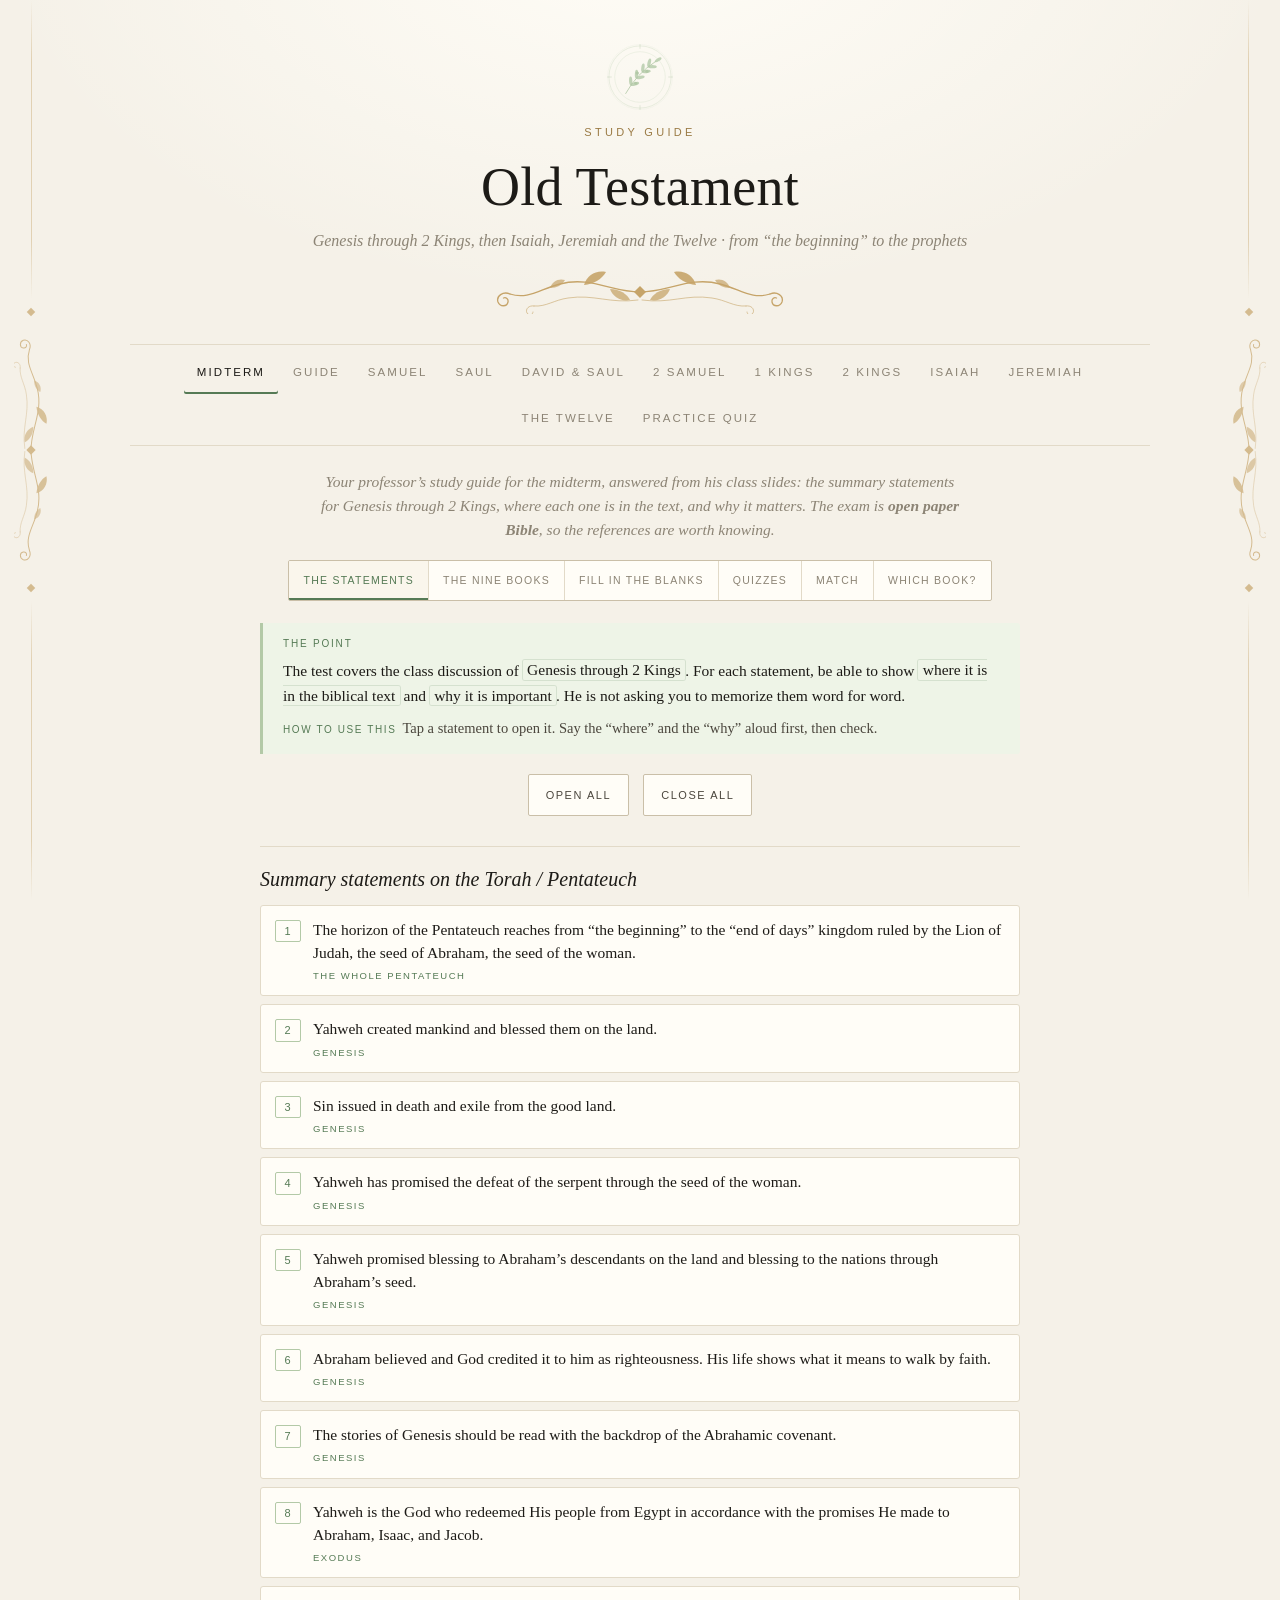
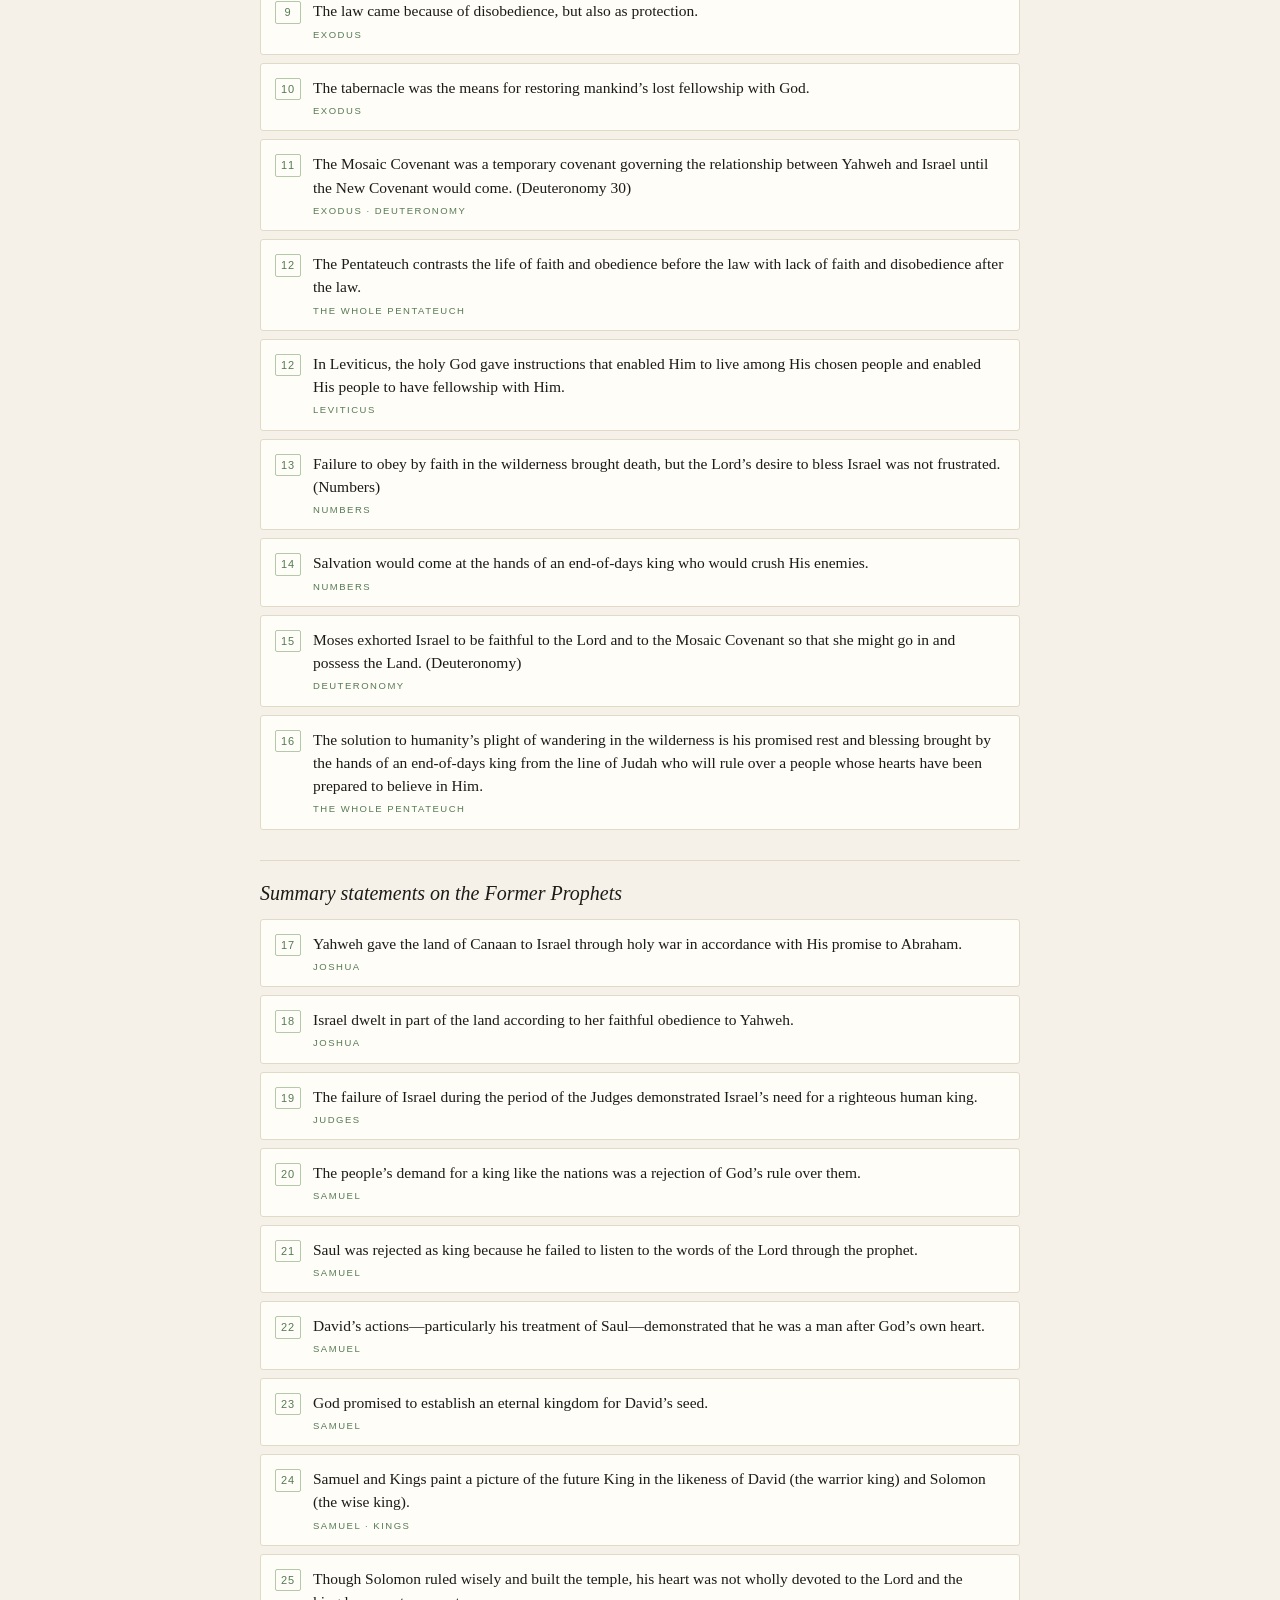
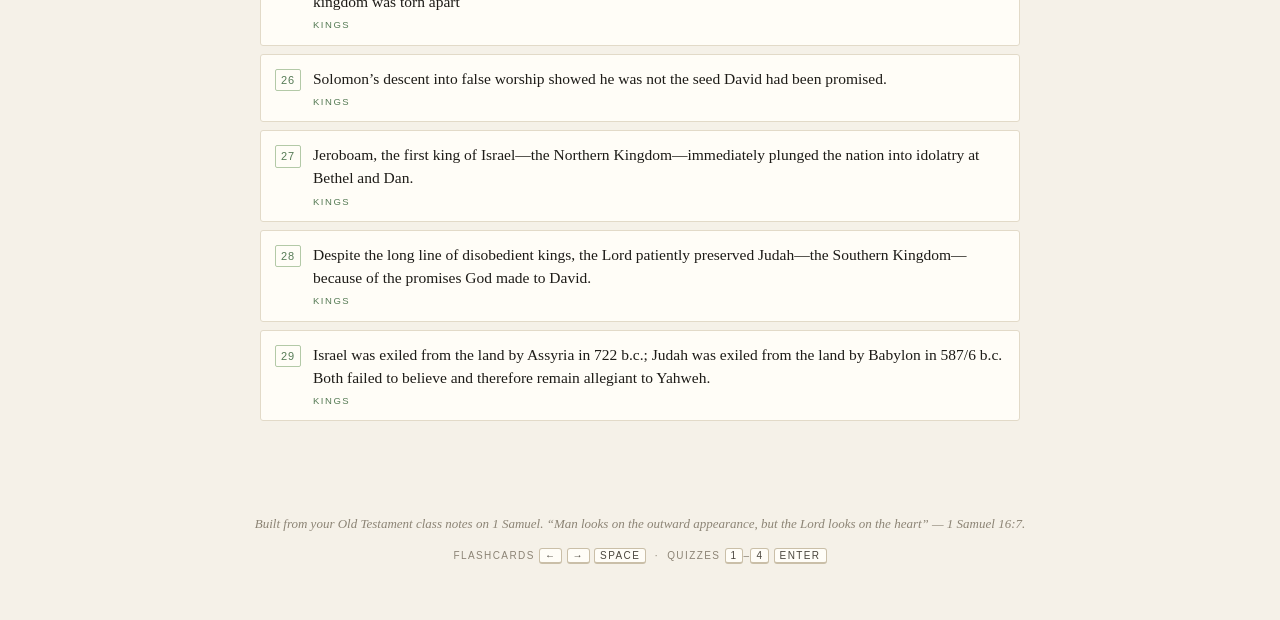
==== commit 91bd4336: "Add the Book of the Twelve (textbook ch. 11, pp. 231-249): Hosea to Micah Seven sections, her highli" ====
--- a/index.html
+++ b/index.html
@@ -554,7 +554,7 @@
     <svg class="emblem" viewBox="0 0 120 120" aria-hidden="true"><use href="#emblem"/></svg>
     <p class="eyebrow">Study Guide</p>
     <h1>Old Testament</h1>
-    <p class="sub">Genesis through 2 Kings, then Isaiah and Jeremiah &middot; from &ldquo;the beginning&rdquo; to the prophets</p>
+    <p class="sub">Genesis through 2 Kings, then Isaiah, Jeremiah and the Twelve &middot; from &ldquo;the beginning&rdquo; to the prophets</p>
     <svg class="orn" viewBox="0 0 320 44" aria-hidden="true"><use href="#flourish"/></svg>
   </header>
 
@@ -569,6 +569,7 @@
     <button class="topic-btn" role="tab" data-topic="s6" aria-selected="false">2 Kings</button>
     <button class="topic-btn" role="tab" data-topic="s7" aria-selected="false">Isaiah</button>
     <button class="topic-btn" role="tab" data-topic="s8" aria-selected="false">Jeremiah</button>
+    <button class="topic-btn" role="tab" data-topic="s9" aria-selected="false">The Twelve</button>
     <button class="topic-btn" role="tab" data-topic="exam" aria-selected="false">Practice Quiz</button>
   </nav>
 
@@ -754,6 +755,25 @@
       <div class="panel" data-panel="s8/quiz" hidden><p class="hint">Multiple choice, true/false and application questions. Keys <kbd>1</kbd>&ndash;<kbd>4</kbd> answer, <kbd>Enter</kbd> moves on.</p><div id="s8Quiz"></div></div>
     </section>
 
+    <!-- ================= THE TWELVE ================= -->
+    <section class="topic" id="topic-s9" hidden>
+      <p class="intro">The Book of the Twelve, from your textbook (pp. 231&ndash;249): the twelve as one book and its outline, then Hosea, Joel, Amos, Obadiah, Jonah and Micah, and the first page of Nahum.</p>
+      <div class="modes"><div class="seg" data-modes="s9">
+        <button type="button" data-mode="notes" aria-pressed="true">Notes</button>
+        <button type="button" data-mode="cards" aria-pressed="false">Flashcards</button>
+        <button type="button" data-mode="match" aria-pressed="false">Match</button>
+        <button type="button" data-mode="quiz" aria-pressed="false">Quiz</button>
+      </div></div>
+      <div class="panel" data-panel="s9/notes"><div id="s9Notes"></div></div>
+      <div class="panel" data-panel="s9/cards" hidden>
+        <p class="hint">Front: the name or the question. Back: the answer and where it sits in the notes. Space flips, arrows move.</p>
+        <div class="toolbar"><span class="label">Deck</span><div class="seg" data-decks="s9"></div><button class="btn" type="button" data-shuffle="s9">Shuffle deck</button></div>
+        <div id="s9Cards"></div>
+      </div>
+      <div class="panel" data-panel="s9/match" hidden><p class="hint">Tap a name, then the line that goes with it.</p><div id="s9Match"></div></div>
+      <div class="panel" data-panel="s9/quiz" hidden><p class="hint">Multiple choice, true/false and application questions. Keys <kbd>1</kbd>&ndash;<kbd>4</kbd> answer, <kbd>Enter</kbd> moves on.</p><div id="s9Quiz"></div></div>
+    </section>
+
     <!-- ================= PRACTICE EXAM ================= -->
     <section class="topic" id="topic-exam" hidden>
       <p class="intro">Questions from all three parts of the chapter &mdash; names, places, numbers, the order of events, and application questions that describe a scene and ask which one it is. Reshuffled each run, with the reason behind every answer.</p>
@@ -780,7 +800,7 @@
    chapter, so everything here stays inside the notes.                         */
 var COURSE = {
  code:"Old Testament Literature", term:"Cedarville University",
- exam:"1 and 2 Samuel &middot; 1 and 2 Kings &middot; Isaiah &middot; Jeremiah &mdash; Samuel, Saul, David, Solomon and the prophets",
+ exam:"1 and 2 Samuel &middot; 1 and 2 Kings &middot; Isaiah &middot; Jeremiah &middot; the Twelve &mdash; Samuel, Saul, David, Solomon and the prophets",
  scope:"Your class notes on 1 Samuel &mdash; the last judge, the first king, and the shepherd God chose instead &mdash; and your textbook on 2 Samuel, David&rsquo;s kingdom, and 1 and 2 Kings, losing the land; then Isaiah, the first of the Latter Prophets.",
  rules:[
   "<b>1 Samuel 1&ndash;7</b> is Samuel, <b>8&ndash;15</b> is Saul, <b>16&ndash;31</b> is the new king, David. <b>2 Samuel</b> is David&rsquo;s kingdom: <b>1&ndash;10</b> he builds it, <b>11&ndash;19</b> his sin and its consequences, <b>20&ndash;24</b> his last years.",
@@ -937,7 +957,30 @@
    subs:[["The threefold plan", "s8-plan3"], ["The new covenant", "s8-newcov"], ["The field and the Messiah", "s8-field"]]},
   {id:"g8-fall", t:"Jerusalem falls, the nations, and the summary (Jeremiah 34–52)", a:"s8-fall",
    short:"Zedekiah’s fate, slaves freed and retaken, the Rechabites. Jehoiakim burns the scroll; Jeremiah in a cistern. The fall (39): Zedekiah’s sons killed, his eyes gouged. Gedaliah killed; flight to Egypt. Egypt, the small nations and Babylon judged. Chapter 52 = 2 Kings 25; Jehoiachin honored after 37 years.",
-   subs:[["Three episodes", "s8-three"], ["The scroll and the prison", "s8-scroll"], ["The city falls", "s8-capture"], ["The nations", "s8-nations"], ["Jeremiah 52", "s8-summary"], ["Conclusion", "s8-conclusion"]]}]}
+   subs:[["Three episodes", "s8-three"], ["The scroll and the prison", "s8-scroll"], ["The city falls", "s8-capture"], ["The nations", "s8-nations"], ["Jeremiah 52", "s8-summary"], ["Conclusion", "s8-conclusion"]]}]},
+
+ {h:"The Book of the Twelve · Partners in prophecy (textbook, pp. 231–249)", tp:"s9", items:[
+  {id:"g9-intro", t:"The Twelve as one book", a:"s9-intro",
+   short:"The Hebrew Bible counts the twelve small prophets as one prophecy. Six on sin (Hosea–Micah), three on punishment (Nahum, Habakkuk, Zephaniah), three on restoration (Haggai, Zechariah, Malachi). Yahweh as father, husband, king and judge; prophets obedient (Hosea), rebellious (Jonah), inquisitive (Habakkuk). Not in chronological order.",
+   subs:[["At a glance", "s9-chart"], ["One prophecy", "s9-one"], ["The outline", "s9-outline"]]},
+  {id:"g9-hosea", t:"Hosea: Israel’s adultery", a:"s9-hosea",
+   short:"About 752–724 BC, to northern Israel, in rich times under Jeroboam II and Uzziah. God has Hosea marry the unfaithful Gomer: Jezreel, Not Pitied, Not My People. Chapter 2, two spurned husbands; chapter 3, Hosea buys her back as God will buy back Israel. 8:7: sow the wind, reap the whirlwind.",
+   subs:[["Good times, bad worship", "s9-hsetting"], ["Hosea 1–3", "s9-gomer"], ["Hosea 4–14", "s9-detail"]]},
+  {id:"g9-joel", t:"Joel: prophet of apathy and cruelty", a:"s9-joel",
+   short:"Date unknown (800s to 300s; the textbook says the 800s). Israel’s apathy and the nations’ cruelty. After a locust plague: rend your hearts, not your garments; the day of Yahweh. God will pour out His Spirit on all flesh (2:28), fulfilled at Pentecost. The nations will be judged; Israel does not sin alone.",
+   subs:[["The date", "s9-jdate"], ["The locusts", "s9-locust"], ["The Spirit", "s9-spirit"]]},
+  {id:"g9-amos", t:"Amos: prophet of justice", a:"s9-amos",
+   short:"760–750 BC (the earthquake of 1:1), to a contented north. Specific sins, all about justice and love for neighbor. The nations broke the covenant of brotherhood; Judah broke Sinai; Israel sells the needy. The cows of Samaria; the Day of the Lord is darkness; 5:24. Visions: locusts, fire, measuring, ripe fruit. Hope in 9:11–15.",
+   subs:[["Amos’s day", "s9-adate"], ["Amos 1–2", "s9-nations"], ["Amos 3–6", "s9-injustice"], ["The visions", "s9-visions"], ["Future hope", "s9-ahope"]]},
+  {id:"g9-obadiah", t:"Obadiah: prophet of international hatred", a:"s9-obadiah",
+   short:"The shortest book in the Bible, near 587 BC. Edom delights in Jerusalem’s fall, kills refugees and takes plunder, and will be punished for pride and hatred. Edom had been Judah’s vassal since David (Joab) and helped Nebuchadnezzar. Does Israel return the hatred?",
+   subs:[["Edom’s hatred", "s9-edom"]]},
+  {id:"g9-jonah", t:"Jonah: prophet of Israel’s hatred of Assyria", a:"s9-jonah",
+   short:"Main theme: Israel’s hatred of its neighbor. About 800–750 BC (2 Kings 14:25). He flees toward Tarshish (Spain), is swallowed by a great fish, preaches a five-word sermon; Nineveh repents and God forgives; Jonah sulks over a plant. One of the few times hearers repent.",
+   subs:[["Jonah’s day", "s9-jdate2"], ["Running and preaching", "s9-run"], ["What it shows", "s9-jmeaning"]]},
+  {id:"g9-micah", t:"Micah: prophet of hope beyond judgment", a:"s9-micah",
+   short:"Isaiah’s contemporary under Jotham, Ahaz and Hezekiah (750–687 BC); Sennacherib and Lachish (701 BC). Sins: fraud, false prophecy, bribes, fortune-telling. Restoration first: nations come to the temple; a son of David born in Bethlehem (5:2). God requires mercy, humility and fellowship (6:6–8). Nahum begins: Assyria’s punishment.",
+   subs:[["Micah’s day", "s9-mday"], ["Sin and judgment", "s9-msin"], ["The restoration", "s9-mhope"], ["What God requires", "s9-mrequire"], ["Nahum begins", "s9-nahum"]]}]}
 ]};
 
 /* ================================================================ Samuel, 1 Samuel 1–7
@@ -3589,6 +3632,378 @@
  {tp:"s8",sec:"g8-fall",t:"tf",q:"Jeremiah 52 is the book’s summary, and Jeremiah himself plays the main role in it.",a:false,e:"False. Jeremiah is absent from chapter 52."}
 ]);
 
+/* ================================================================ The Book of the Twelve: partners in prophecy
+   From her textbook, Old Testament Survey, chapter 11, pp. 231–249 (10 WhatsApp photos, 2-nov):
+   the chart, the introduction and outline, Hosea, Joel, Amos, Obadiah, Jonah, Micah, and the first
+   lines of Nahum. The photos stop at p. 249, so Nahum (after its first paragraph), Habakkuk,
+   Zephaniah, Haggai, Zechariah and Malachi are only on the outline. Green marks follow her blue
+   highlights. One flag: the Hosea box credits Tiglath-pileser III with taking the northern tribes
+   in 722 BC; the Kings chapter (2 Kings 17) has Shalmaneser V and Sargon take Samaria. The page
+   says "the Assyrians" and notes the difference.                                                  */
+CH.s9 = {n:9, title:"Partners in prophecy", short:"The Twelve", ref:"Hosea – Micah",
+ notes:[
+  {id:"s9-intro", h:"The Twelve as one book", body:
+   '<div class="point"><b>The point</b><p>The English Bible counts twelve small prophetic books; the <b>Hebrew Bible counts them as a single prophecy</b>, “the Twelve.” Read together, they tell one story: <mark>God’s anger at Israel and the nations’ sin, the coming <b>Day of the Lord</b>, the restoration of Israel and the conversion of the Gentiles, and the coming of the <b>Messiah</b></mark>. The first six books are about <b>sin</b>, the next three about <b>punishment</b>, the last three about <b>restoration</b>.</p><p class="able"><b>Be able to</b> give the chart, explain why the Hebrew Bible treats them as one book, name the two creative ways the Twelve presents its themes, and place each of the twelve in the outline.</p></div>'+
+   '<h3 class="sub" id="s9-chart">At a glance</h3>'+
+   '<div class="tblwrap"><table class="tbl n0">'+
+   '<tr><th>Plot</th><td>Israel and the nations have sinned against God and one another. They must therefore face the day of Yahweh. God restores Israel in the land and offers salvation to the nations.</td></tr>'+
+   '<tr><th>Major characters</th><td>Yahweh, the prophets, the nations, Israel’s sinful majority, and Israel’s righteous remnant</td></tr>'+
+   '<tr><th>Major events</th><td>The defeats of northern and southern Israel, Assyria’s destruction, and the rebuilding of the temple</td></tr>'+
+   '<tr><th>Major themes</th><td><mark>God’s anger at Israel and the nation’s sin, the coming Day of the Lord, the restoration of Israel and the conversion of the Gentiles, and the coming of the Messiah</mark></td></tr></table></div>'+
+   '<h3 class="sub" id="s9-one">Twelve books, one prophecy</h3>'+
+   '<p>The Twelve stresses <b>sin, punishment and restoration</b> in unique and creative ways:</p>'+
+   '<ol><li><b>Its structure.</b> The first <b>six</b> prophecies focus on Israel’s and the nations’ <b>sin</b>, the next <b>three</b> stress the <b>punishment</b> of sin on the Day of the Lord, and the last <b>three</b> emphasize the <b>restoration</b> of Israel and their neighbors.</li>'+
+   '<li><b>Its characters.</b> <mark>Yahweh appears as <b>father, husband, king and judge</b>. The prophets are <b>obedient</b> (Hosea), <b>rebellious</b> (Jonah) and <b>intellectually inquisitive</b> (Habakkuk).</mark> Israel is both a <b>God-fearing minority</b> and a <b>callous, perverse majority</b>; the nations can be wicked or repentant.</li></ol>'+
+   '<p>It also has details found nowhere in Isaiah, Jeremiah or Ezekiel: <b>Hosea and Amos</b> describe Israel just before Isaiah’s time; <b>Haggai, Zechariah and Malachi</b> address the decades after the return from exile; <b>Jonah</b> shows God’s love extends even to the Assyrians; <b>Habakkuk</b> asks how God can allow the wicked to prosper. As a group, the Twelve has a richness it does not have as separate books. The twelve are <b>not in chronological order</b>, so they are best read by their themes.</p>'+
+   '<h3 class="sub" id="s9-outline">The outline</h3>'+
+   '<div class="tblwrap"><table class="tbl n0"><thead><tr><th>Book</th><th>Its emphasis</th></tr></thead><tbody>'+
+   '<tr><td class="head" colspan="2">Sin</td></tr>'+
+   '<tr><td class="head">Hosea</td><td class="sm">Israel’s general spiritual adultery</td></tr>'+
+   '<tr><td class="head">Joel</td><td class="sm">Israel’s sin, plus the nations’ general wickedness</td></tr>'+
+   '<tr><td class="head">Amos</td><td class="sm">The specific sins of Israel and the nations</td></tr>'+
+   '<tr><td class="head">Obadiah</td><td class="sm">Edom’s hatred of Israel</td></tr>'+
+   '<tr><td class="head">Jonah</td><td class="sm">Israel’s hatred of Assyria</td></tr>'+
+   '<tr><td class="head">Micah</td><td class="sm">The solution for sin</td></tr>'+
+   '<tr><td class="head" colspan="2">Punishment</td></tr>'+
+   '<tr><td class="head">Nahum</td><td class="sm">Assyria’s punishment</td></tr>'+
+   '<tr><td class="head">Habakkuk</td><td class="sm">Israel and Babylon’s punishment</td></tr>'+
+   '<tr><td class="head">Zephaniah</td><td class="sm">Punishment of all nations</td></tr>'+
+   '<tr><td class="head" colspan="2">Restoration</td></tr>'+
+   '<tr><td class="head">Haggai</td><td class="sm">Restoration of the temple</td></tr>'+
+   '<tr><td class="head">Zechariah</td><td class="sm">Restoration of Jerusalem and the nations</td></tr>'+
+   '<tr><td class="head">Malachi</td><td class="sm">Restoration of the Jewish people</td></tr></tbody></table></div>'+
+   '<p class="ask">Memory line for the order: <b>Ho</b>sea, <b>Jo</b>el, <b>Am</b>os, <b>Ob</b>adiah, <b>Jon</b>ah, <b>Mi</b>cah · <b>Na</b>hum, <b>Hab</b>akkuk, <b>Zeph</b>aniah · <b>Hag</b>gai, <b>Zech</b>ariah, <b>Mal</b>achi.</p>'},
+
+  {id:"s9-hosea", h:"Hosea: Israel’s adultery", body:
+   '<div class="point"><b>The point</b><p>Hosea preaches to <b>northern Israel</b> in good times (about <b>752–724 BC</b>). Israel is rich but worships idols, so God calls it a <b>spiritual prostitute</b>. To show this, God has Hosea <b>marry an unfaithful wife, Gomer</b>, name their children as warnings, and then buy her back, just as God will buy back Israel. <mark>Both God and prophet pay a huge price to redeem their straying spouses.</mark></p><p class="able"><b>Be able to</b> give Hosea’s dates and setting, the three children’s names and meanings, what chapters 2 and 3 show, and the summary verse 8:7.</p></div>'+
+   '<h3 class="sub" id="s9-hsetting">Good times, bad worship</h3>'+
+   '<ul><li>Hosea’s ministry to the northern kingdom lasts from about <b>752 to 724 BC</b>.</li>'+
+   '<li>These were good years: both kingdoms enjoyed security under the long reigns of <b>Jeroboam II</b> (north) and <b>Uzziah</b> (south), and the old powers (Egypt, Assyria, Babylon) were temporarily weak. <mark>Not since Solomon’s time had the Jews enjoyed such wealth and prestige.</mark></li>'+
+   '<li>But good times do not always produce good worship. Yahweh says the people have become <b>spiritual prostitutes</b> who chase idols and break the covenant. The people are amazed: if Yahweh is angry, why is the nation so blessed?</li>'+
+   '<li><mark>Hosea preaches almost exclusively in <b>northern Israel</b>.</mark> He condemns northern cities (Samaria, Bethel, Gilgal) and never mentions Jerusalem, yet he cares about all 12 tribes. <mark>All the people, as Ezekiel 16, 20 and 23 already said, committed spiritual adultery</mark>, so God will send Assyria and Babylon.</li></ul>'+
+   '<div class="exam-tip"><b>For greater historical understanding · Hosea’s day</b>Israel and Judah together had pushed their borders out to the area <strong>Solomon</strong> once controlled; Egypt and Assyria had declined, but Assyria was on its way back. Hosea began in the north but may have moved south after Israel fell, since he mentions ministering under <strong>Ahaz and Hezekiah</strong> of Judah. The Assyrians, known for their <strong>cruelty</strong>, reasserted control of the Fertile Crescent: <strong>Tiglath-pileser III</strong> conquered the Arameans and then Israel, after King Ahaz of Judah asked for his help and sent tribute, and the northern tribes went into captivity in <strong>722 BC</strong>. (The box names Tiglath-pileser for 722; the Kings chapter has Shalmaneser V and Sargon take Samaria that year.)</div>'+
+   '<h3 class="sub" id="s9-gomer">Hosea 1–3: the marriage that preaches</h3>'+
+   '<p>God uses Hosea’s marriage to illustrate Israel’s sin, as Isaiah and Ezekiel used their families. The shock is that Yahweh commands him to marry an <b>adulterous wife</b> and have <b>“children of adultery”</b> (1:2), because Israel committed open adultery with other gods. <mark>The clearest meaning of 1:2 is that Hosea <b>knows his wife’s character when he marries her</b>.</mark> Like Isaiah walking naked for three years, or Jeremiah refusing social ceremonies, Hosea must do something socially questionable.</p>'+
+   '<div class="tblwrap"><table class="tbl n0"><thead><tr><th>Child</th><th>What the name means</th></tr></thead><tbody>'+
+   '<tr><td class="head">Jezreel (son)</td><td class="sm"><mark>God will judge <b>Jehu’s massacre at Jezreel</b></mark> (1:4–5; 2 Kings 9).</td></tr>'+
+   '<tr><td class="head">Not Pitied (daughter)</td><td class="sm">Yahweh will <b>no longer pity</b> Israel; judgment will fall soon (1:6–7).</td></tr>'+
+   '<tr><td class="head">Not My People / Illegitimate (son)</td><td class="sm">Israel has acted as if they are not Yahweh’s people; someday God will restore them, but only after punishment (1:10–11).</td></tr></tbody></table></div>'+
+   '<p>Gomer is <b>unfaithful</b>: only the first birth says she “bore <i>him</i> a son” (1:3), and the last son is even named Illegitimate.</p>'+
+   '<ul><li><b>Chapter 2</b> is the complaint of <b>two spurned husbands</b>, Hosea and Yahweh. Hosea says the children’s “mother has been a harlot” (2:5); Yahweh says Israel loved other gods despite His blessings (2:8–13), so He must punish them to make them His people again (2:21–23).</li>'+
+   '<li><b>Chapter 3</b>: both husbands <b>reclaim their wives</b>. Gomer has sold herself into prostitution, so God tells Hosea to <b>buy her back</b> (3:1–3); she must be faithful to him alone. Likewise God will restore Israel after punishment (3:4–5).</li></ul>'+
+   '<p><mark>Hosea suffers more personal humiliation than any other prophet</mark>: twice he must love an adulterous woman. But he does not suffer alone: Yahweh feels the humiliation of a covenant people who worship idols. Few texts combine divine and human pain so keenly.</p>'+
+   '<h3 class="sub" id="s9-detail">Hosea 4–14: the adultery in detail</h3>'+
+   '<ul><li>Alternating speeches: God or the prophet speaks, the other responds. God brings a charge against Israel (4:1–3): five sins, with <b>adultery</b> last.</li>'+
+   '<li>Priest (4:6–9), prophet (4:5) and people (4:9–14) are all lovers of adultery and prostitution. Judah is warned not to copy Samaria (4:15–19).</li>'+
+   '<li>A <b>“spirit of prostitution”</b> will lead Israel to destruction (5:3–4). Hosea calls them to repent (6:1–3), but God doubts the harlot will change (6:4–10).</li>'+
+   '<li><mark>The nation’s fate in one verse, <b>8:7</b>: “They sow the wind, and they shall reap the whirlwind.”</mark></li>'+
+   '<li>Israel will go into exile in <b>Egypt and Assyria</b> (9:1–3), with no home, children, food or protection (9:15–10:15).</li>'+
+   '<li>Yet <b>God cannot let them go</b> (11:8–11). Sin will be punished first; then Israel will confess (14:1–3), God will heal and love her (14:4), and she will flourish again (14:4–9).</li></ul>'+
+   '<p><mark>God does not ask Hosea to do anything God will not do: like Hosea, Yahweh will buy back Israel from her owners. Sadly, it could all have been avoided if Israel had kept the covenant.</mark></p>'},
+
+  {id:"s9-joel", h:"Joel: prophet of apathy and cruelty", body:
+   '<div class="point"><b>The point</b><p>Joel’s date cannot be fixed, but his place in the Twelve does not depend on it. His two emphases follow Hosea well: <b>Israel’s religious apathy</b> (they no longer care about their sin) and the <b>nations’ cruelty</b> to Israel. After a <b>locust plague</b>, he warns of the <b>day of Yahweh</b> and promises that God will <b>pour out His Spirit on all flesh</b>.</p><p class="able"><b>Be able to</b> explain why Joel is hard to date, the locust plague, “rend your hearts,” the Spirit promise and Pentecost, and what Joel adds to the Twelve.</p></div>'+
+   '<h3 class="sub" id="s9-jdate">When did Joel preach?</h3>'+
+   '<p>Scholars suggest dates from the <b>800s</b> to the <b>300s</b> BC. His references to Israel’s scattering (3:1–3) and to Greece as a slave trader (3:6) may point to a time after 587 BC, but none of this is conclusive.</p>'+
+   '<div class="exam-tip"><b>For greater historical understanding · Joel’s world</b>Joel could fit several periods, <strong>but the textbook dates him in the 800s</strong>, which would make him earlier than Amos or an early contemporary. <strong>Hazael led Aram</strong> to be a regional power in the late ninth century BC and for a time subjugated <strong>Jehoahaz, king of Israel</strong>; Aram’s strength was a buffer against the growing Assyrian threat. Israel and Judah had trouble with their vassals Ammon, Moab and Edom: Moab and Edom tried to attack Jehoshaphat of Judah but ended up destroying each other, and <strong>Moab later rebelled against Israel under its king Mesha</strong>.</div>'+
+   '<h3 class="sub" id="s9-locust">The locusts and the day of Yahweh</h3>'+
+   '<ul><li>Joel prophesies after a <b>locust plague</b> devastates the land (1:2–12) and warns Israel to repent before something worse comes (1:13–20).</li>'+
+   '<li>The sin is not named, but hints point to the heart: priests must mourn (1:13), the people must fast (2:15), and all must <b>“rend your hearts and not your garments”</b> (2:13). Perhaps the people simply <b>stopped caring</b>.</li>'+
+   '<li>If so, the <b>day of Yahweh</b> will come (2:1–2): a great army will swarm the land like locusts (2:3–11).</li></ul>'+
+   '<h3 class="sub" id="s9-spirit">The Spirit on all flesh</h3>'+
+   '<ul><li>If the nation repents, God will forgive, feed and deliver them and restore the land (2:12–25).</li>'+
+   '<li>“Afterward,” God says, <b>“I will pour out my Spirit on all flesh”</b> (2:28): men and women, young and old will prophesy, and whoever turns to God will be saved (2:29–32).</li>'+
+   '<li><mark>Peter says <b>Pentecost</b> fulfills this prediction (Acts 2:14–21).</mark> When the Spirit came on the early church, every believer became a prophet of God.</li>'+
+   '<li>After the day of judgment, God will punish Israel’s neighbors for <b>selling Israelites into slavery</b> (3:3, 6–8) and robbing Israel’s treasury (3:4–5). <mark>Like a <b>roaring lion</b>, Yahweh will devour His prey (3:16).</mark> Israel will again be God’s special people (3:17–21).</li></ul>'+
+   '<p>Hosea calls Israel a covenant-breaking prostitute; Joel says the people <b>do not care</b> about their sin. Apathy and unfaithfulness are a dangerous combination. <mark>Joel adds the <b>nations</b> to the list of sinners: Israel does not sin alone.</mark> God will judge all the wicked, whatever their nation.</p>'},
+
+  {id:"s9-amos", h:"Amos: prophet of justice", body:
+   '<div class="point"><b>The point</b><p>Amos preaches about <b>760–750 BC</b> to a prosperous, self-satisfied northern Israel. Hosea and Joel spoke of sin in broad terms; <b>Amos names specific sins</b>, and every one is about <b>justice and love for neighbor</b>. The nations sin against one another, and Israel oppresses its own poor. <mark>God wants them to “let justice roll down like waters” (5:24).</mark></p><p class="able"><b>Be able to</b> date Amos and say how, list what the nations did in chapters 1–2, describe the “cows of Bashan,” the Day of the Lord as darkness, the visions in order, and the future hope.</p></div>'+
+   '<h3 class="sub" id="s9-adate">Amos’s day</h3>'+
+   '<ul><li>Amos preaches around <b>760 to 750 BC</b>, dated by the <b>earthquake</b> in 1:1 and the political situation.</li>'+
+   '<li>Like Hosea, he ministers under <b>Jeroboam II and Uzziah</b> and preaches mainly in <b>northern Israel</b>, which enjoys peace, prosperity and prestige. Assyria will march again under <b>Tiglath-pileser III (745–727)</b>, but has not yet moved.</li>'+
+   '<li><mark>So Amos’s audience lives seemingly blessed, contented lives (4:1–5; 6:1–6).</mark></li></ul>'+
+   '<div class="exam-tip"><b>For greater historical understanding · the last good years</b><strong>Jeroboam and Uzziah</strong> had large armies with the latest weapons. Israel ruled from <strong>Hamath</strong>, north of Damascus, to the southern Lebanon coast and the Transjordan, including Ammon and Moab; Judah controlled southern Canaan and the Philistine coast down to <strong>Eilat</strong> on the Gulf of Aqaba, including Edom. Amos prophesies that this will soon change. He shatters Israel’s peace, preaching mostly against northern Israel’s <strong>pagan worship sites</strong> (7:10–17), yet he also declares Judah’s wickedness. He shares <strong>Hosea’s</strong> view of his people and <strong>Joel’s</strong> view of the nations, but unlike them he condemns <strong>specific sins</strong>, each about justice and love for neighbor.</div>'+
+   '<h3 class="sub" id="s9-nations">Amos 1–2: no justice anywhere</h3>'+
+   '<p><mark>All Israel’s neighbors have sinned against God. How? <b>By sinning against one another.</b></mark></p>'+
+   '<div class="tblwrap"><table class="tbl n0"><tbody>'+
+   '<tr><td class="head">Damascus</td><td class="sm">Mistreated Gilead (1:3–5)</td></tr>'+
+   '<tr><td class="head">Gaza and Tyre</td><td class="sm">Sold whole communities into slavery (1:6–10)</td></tr>'+
+   '<tr><td class="head">Edom</td><td class="sm">Bought Gaza’s and Tyre’s victims (1:11–12)</td></tr>'+
+   '<tr><td class="head">Ammon</td><td class="sm">Ripped open pregnant women (1:13–15)</td></tr>'+
+   '<tr><td class="head">Moab</td><td class="sm">Desecrated graves (2:1–3)</td></tr></tbody></table></div>'+
+   '<p><mark>All these sins break <b>“the covenant of brotherhood”</b> (1:9).</mark> A Jewish audience probably enjoyed hearing this. <mark>Instead of stopping there, Amos says <b>Judah has broken the Sinai covenant</b> (2:4–5)</mark>, and that injustice happens daily in northern Israel: the righteous and needy are <b>sold into slavery for small debts</b> (2:6), the poor are trampled, and immorality and idolatry are common (2:7–8), despite God’s care and the prophets’ warnings (2:9–12). Punishment looms (2:13–16).</p>'+
+   '<h3 class="sub" id="s9-injustice">Amos 3–6: injustice in Israel</h3>'+
+   '<ul><li>Yahweh chose Israel (3:1–2), but they “do not know how to do right” (3:10); only pieces of the nation will survive (3:12).</li>'+
+   '<li>The women of Samaria “oppress the poor” and “crush the needy” so they can have wine: sleek, well-fed <b>“cows”</b> (4:1). They will be led away <b>with fishhooks</b> (4:2), the way Assyria marched captives in a line. Despite warnings (4:6–11), the people must <b>“prepare to meet [their] God”</b> (4:12).</li>'+
+   '<li>The men are no better: pagan worship (5:4–6), corrupt courts and <b>bribes</b> (5:7–12), luxurious beds, choice meats, harp music and wine “in bowls” (6:1–6), while caring nothing for the nation’s spiritual condition.</li>'+
+   '<li>The <b>Day of the Lord</b> will be <b>darkness, not light</b>, for the wicked (5:18–20); wailing in the streets and exile (5:16–27). Sacrifices will not stop it (5:21–23).</li>'+
+   '<li><mark>The Lord wants them to <b>“let justice roll down like waters, and righteousness like an ever-flowing stream”</b> (5:24).</mark> Only justice and kindness can stop God’s wrath now.</li></ul>'+
+   '<h3 class="sub" id="s9-visions">Amos 7:1–9:10: visions of destruction</h3>'+
+   '<div class="tblwrap"><table class="tbl n0"><thead><tr><th>Vision</th><th>What happens</th></tr></thead><tbody>'+
+   '<tr><td class="head">1 · Locusts</td><td class="sm">Coming to eat all the crops (7:1–2). Amos prays, and God <b>relents</b> (7:3).</td></tr>'+
+   '<tr><td class="head">2 · Fire</td><td class="sm">A consuming fire (7:4). Amos prays again, and God <b>relents</b> again (7:5–6).</td></tr>'+
+   '<tr><td class="head">3 · Measuring</td><td class="sm">The Lord <b>measuring</b> the nation for destruction (7:7). This time God will not spare them (7:8–9).</td></tr>'+
+   '<tr><td class="head">4 · Ripe fruit</td><td class="sm"><mark>A basket of <b>ripe fruit</b>: northern Israel is <b>ripe for punishment</b> (8:1–3).</mark></td></tr></tbody></table></div>'+
+   '<ul><li>The <b>high priest</b> warns Amos to go back to Judah (7:12–13). Amos refuses: God called him (7:14–15). He tells the priest Israel will go into exile and the priest’s own family will be killed or forced into prostitution (7:16).</li>'+
+   '<li>Festivals and prophetic messages will cease (8:9–12); the Lord will pursue sinners even into exile (9:1–4). <mark>Israel has become as sinful as other countries, so God will punish them as if <b>no covenant</b> had ever existed (9:5–10).</mark></li></ul>'+
+   '<h3 class="sub" id="s9-ahope">Amos 9:11–15: future hope</h3>'+
+   '<p>After punishment, Yahweh will <b>return Israel</b> to their homeland (9:11–12); the barren land will be fruitful (9:13) and the exiles will come home (9:14–15). So far the Twelve has shown that Israel and the nations will both be destroyed. Is there any hope? Can Israel be reconciled to God and to their neighbors?</p>'},
+
+  {id:"s9-obadiah", h:"Obadiah: prophet of international hatred", body:
+   '<div class="point"><b>The point</b><p><b>Obadiah is the shortest book in the Bible</b>, written near <b>587 BC</b>. <mark>When Jerusalem falls, <b>Edom</b> celebrates, kills refugees and takes plunder</mark>, so Edom will be punished. The book leaves a question for the next one: <b>does Israel return this hatred</b>, or love its neighbor?</p><p class="able"><b>Be able to</b> date Obadiah, say what Edom did and why it will be punished, and explain Edom’s history with Judah.</p></div>'+
+   '<h3 class="sub" id="s9-edom">Edom’s hatred</h3>'+
+   '<ul><li>When Jerusalem is destroyed, the Edomites <b>delight in the disaster</b> (v. 12).</li>'+
+   '<li>They <b>kill refugees</b> from the city and <b>take plunder</b> (vv. 9–14).</li>'+
+   '<li>For their <b>pride</b>, their hatred of brother and neighbor (vv. 9–10) and their viciousness (vv. 15–18), Edom will be punished (vv. 5–8, 18).</li>'+
+   '<li>Edom, Babylon and others look for chances to harm Israel. Does Israel return this hatred? Or do they love their neighbor as themselves?</li></ul>'+
+   '<div class="exam-tip"><b>For greater historical understanding · Edom and Judah</b>Edom had been a <strong>vassal of Judah</strong> since King David, around <strong>1000 BC</strong>. David’s army commander <strong>Joab</strong> devastated the Edomite nation, killing almost all the males (1 Kings 11:15–16). Edom rebelled and was independent from time to time, and harbored great hostility toward Judah and Jerusalem. The Edomites <strong>helped Nebuchadnezzar destroy Jerusalem</strong> and harassed the Judean refugees.</div>'},
+
+  {id:"s9-jonah", h:"Jonah: prophet of Israel’s hatred of Assyria", body:
+   '<div class="point"><b>The point</b><p>Arguments over whether a fish really swallowed Jonah have pushed the book’s message into the background. <b>Its main theme is Israel’s hatred of its neighbor</b>, so it follows Obadiah: Edom hated Israel; now Israel, in Jonah, hates Assyria. Jonah runs, then preaches half-heartedly, and <mark>the Assyrians repent and Yahweh forgives them</mark>, and Jonah is angry about it.</p><p class="able"><b>Be able to</b> date Jonah and say why, trace his route, explain his five-word sermon and Nineveh’s response, and say what the book shows about Israel.</p></div>'+
+   '<h3 class="sub" id="s9-jdate2">Jonah’s day</h3>'+
+   '<ul><li>The setting is probably the first half of the eighth century BC (<b>800–750</b>), if Jonah is the prophet of <b>2 Kings 14:25</b>, who lived under <b>Jeroboam II</b> (about 786–746) and had a good reputation as a true prophet.</li>'+
+   '<li>Assyria had grown weaker but would rise again under <b>Tiglath-pileser III (745–727)</b> as a terror-inducing world power. God sends Jonah to <b>Nineveh</b>, Assyria’s capital, to turn the nation toward righteousness before it gets more wicked.</li></ul>'+
+   '<div class="exam-tip"><b>For greater historical understanding · Assyria, Nineveh and Tarshish</b>Jonah lived in the northern kingdom in a time of prosperity; the greatest threat of the previous 50 years had been <strong>Assyria</strong>. King <strong>Ahab</strong> had fought at the <strong>Battle of Qarqar</strong>, helping an Aramean coalition stop Assyria’s expansion. Assyria’s cruelty was well known, perhaps even used as <strong>psychological warfare</strong>, so victims usually surrendered rather than fight. But this was a weak time for Assyria: Nineveh had serious trouble with <strong>Urartu</strong> to the north. The message “Forty days and Nineveh will be destroyed” fits a <strong>spring</strong> setting, since summer was the season for armies to campaign. Jonah booked passage on a trading ship to <strong>Tarshish</strong>, probably on the coast of <strong>Spain</strong>, about <strong>1,000 miles</strong> in the opposite direction from Nineveh, which lay 500 miles northeast of Israel. <strong>Phoenician</strong> ships ruled the sea trade, sailing a long circuit of Mediterranean ports, so it must have been spring or early summer.</div>'+
+   '<h3 class="sub" id="s9-run">Running, preaching, sulking</h3>'+
+   '<ol><li><mark>Jonah feels <b>no compassion</b> for Nineveh’s spiritual problems.</mark> Called to Nineveh (1:1–2), he boards a ship going the <b>opposite direction</b> (1:3).</li>'+
+   '<li>Yahweh sends a great <b>storm</b> (1:4). Jonah confesses to the sailors, who throw him overboard (1:5–16).</li>'+
+   '<li>Only after a night in the belly of a <b>“great fish”</b> (1:17) does he decide to obey (2:1–10).</li>'+
+   '<li>In Nineveh he preaches <b>half-heartedly</b>: in Hebrew his message is only <b>five words</b> (3:1–4). He mentions punishment but says nothing about repentance or restoration.</li>'+
+   '<li><mark>Despite this, the <b>Assyrians repent</b> (3:6). They proclaim a fast and humble themselves (3:6–9), and seeing their change of heart, <b>Yahweh forgives them</b> (3:10).</mark></li>'+
+   '<li>Jonah becomes <b>angry and depressed</b> at the Lord’s mercy (4:1); he cares more about a withering <b>shade plant</b> than a city (4:9). God asks, <b>“Should I not pity Nineveh, that great city?”</b> (4:11).</li></ol>'+
+   '<p><mark>The prophets always preach to produce repentance; Jonah is one of the <b>few examples of that change actually happening</b>.</mark></p>'+
+   '<h3 class="sub" id="s9-jmeaning">What Jonah shows about Israel</h3>'+
+   '<p>Because of Jonah-like attitudes, Israel hates Assyria as much as Edom hates Jerusalem. Nineveh even seems more inclined to righteousness than Israel: it obeys God’s commands. Jonah’s story parallels the earlier books: like Jonah, Israel <b>ran from God</b> (Hosea), <b>failed to obey God’s word</b> (Amos) and <b>hated their neighbor</b> (Obadiah). No solution to injustice and hatred has emerged yet.</p>'},
+
+  {id:"s9-micah", h:"Micah: prophet of hope beyond judgment", body:
+   '<div class="point"><b>The point</b><p>Micah, Isaiah’s contemporary (about <b>750–687 BC</b>), sums up the Twelve’s message on <b>sin</b>, but he also points beyond judgment: a coming <b>son of David born in Bethlehem</b> (5:2) will bring peace. God asks for <b>mercy, humility and fellowship with Him</b> (6:6–8). <mark>Punishment will lead to Israel’s redemption, because it will separate the <b>righteous remnant</b> from the <b>wicked majority</b>.</mark></p><p class="able"><b>Be able to</b> date Micah and name his kings, list Israel’s sins in chapters 1–3, describe the restoration of chapters 4–5, give 6:6–8 in your own words, and explain how Micah resolves the Twelve’s first part.</p></div>'+
+   '<h3 class="sub" id="s9-mday">Micah’s day</h3>'+
+   '<ul><li>Micah and Isaiah both minister under <b>Jotham, Ahaz and Hezekiah</b> (Micah 1:1; Isaiah 1:1), so Micah works between about <b>750 and 687 BC</b>.</li>'+
+   '<li>He addresses southern Israel after northern Israel falls in <b>722 BC</b>, and warns Judah during the <b>Sennacherib crisis of 701 BC</b> (2 Kings 18–19; Isaiah 36–37).</li></ul>'+
+   '<div class="exam-tip"><b>For greater historical understanding · Micah and Lachish</b>Micah prophesied while the <strong>Assyrian Empire</strong> was the dominant power. His contemporaries included <strong>Amos, Hosea and Isaiah</strong>. He ministered first to Israel and then to Judah after Samaria fell in 722 BC, a fearful time as the Assyrian king divided conquered land into provinces. Among the cities he took, <strong>Sennacherib</strong> captured the royal city of <strong>Lachish</strong>, just south of Micah’s hometown of <strong>Moresheth-Gath</strong>, in <strong>701 BC</strong>. The attack was carved in detailed panels, the <strong>“Lachish Reliefs,”</strong> found in Sennacherib’s palace in Nineveh (Mosul, Iraq).</div>'+
+   '<h3 class="sub" id="s9-msin">Micah 1–3: sin and judgment</h3>'+
+   '<ul><li>God will punish <b>Jerusalem and Samaria</b> (1:1–6); idolatry and spiritual adultery will destroy Israel’s cities (1:7–16).</li>'+
+   '<li>The people are guilty of <b>defrauding and coveting</b> (2:1–2), <b>false prophecy</b> (2:6–11), <b>accepting bribes</b> and <b>fortune-telling</b> (3:11).</li>'+
+   '<li>Both halves of Israel take God for granted, believing He will bless them whatever they do (3:11). They are wrong: God will <b>level Jerusalem</b> (3:12).</li></ul>'+
+   '<h3 class="sub" id="s9-mhope">Micah 4–5: the restoration</h3>'+
+   '<p>Before finishing with sin, Micah gives a glimpse of restoration, the same strategy as Jeremiah placing chapters 30–33 before 34–51.</p>'+
+   '<ul><li>“In the latter days” the temple will be rebuilt (4:1), and people from <b>many nations</b> will come to Jerusalem to worship (4:2). Peace and love will result (4:3–5); the oppressed will return home and sorrow will turn to joy (4:6–13).</li>'+
+   '<li>It begins when a <b>son of David is born in Bethlehem</b> (5:2). He will “shepherd his flock in the strength of the LORD” (5:4), and <b>“he shall be their peace”</b> (5:5), defeating enemies like the Assyrians (5:5–6). Israel will cast off its idols (5:10–15).</li></ul>'+
+   '<h3 class="sub" id="s9-mrequire">Micah 6–7: what God requires</h3>'+
+   '<ul><li>God recalls what He has done for them (6:1–5) and the fate of the dishonest, violent and materialistic (6:9–16).</li>'+
+   '<li><b>God requires mercy, humility and fellowship with Him (6:6–8).</b> These are not impossible standards.</li>'+
+   '<li>Micah mourns (7:1–6) and hopes (7:7). Yahweh will keep His promises (7:7–17), but sin blocks the blessings for now (7:18–20); only the day of Yahweh can remove it.</li></ul>'+
+   '<p>By now the depth of worldwide sin is clear: Israel and the nations hate each other, judgment is inevitable, and even righteous people like Jeremiah and Ezekiel suffer with the wicked. <mark>Still, punishment will eventually lead to the redemption of Israel, because it separates the righteous remnant from the wicked majority.</mark></p>'+
+   '<h3 class="sub" id="s9-nahum">Nahum begins (the photos stop here)</h3>'+
+   '<p>God’s patience with the Gentile nations will not last forever. <b>Nahum</b> announces that <b>Assyria</b>, the fierce conqueror of northern Israel, will be destroyed; this <b>begins the punishment section</b> of the Twelve. Nahum mentions the fall of <b>Thebes (663 BC)</b> and of <b>Nineveh (612 BC)</b>, so he preaches between 663 and 612 BC.</p>'+
+   '<div class="exam-tip"><b>Not in your photos</b>The pictures end on page 249, partway through Nahum. Send pages 250 and after (the rest of Nahum, Habakkuk, Zephaniah, Haggai, Zechariah and Malachi) and they will be added here.</div>'}
+ ],
+ decks:[
+  {id:"terms", label:"People, places & terms", cards:[
+   ["The Twelve","The twelve smaller prophets, counted in the Hebrew Bible as one prophecy","g9-intro"],
+   ["Hosea","Israel’s general spiritual adultery","g9-intro"],
+   ["Joel","Israel’s sin, plus the nations’ general wickedness","g9-intro"],
+   ["Amos","The specific sins of Israel and the nations","g9-intro"],
+   ["Obadiah","Edom’s hatred of Israel","g9-intro"],
+   ["Jonah","Israel’s hatred of Assyria","g9-intro"],
+   ["Micah","The solution for sin","g9-intro"],
+   ["Nahum","Assyria’s punishment","g9-intro"],
+   ["Habakkuk","Israel and Babylon’s punishment; asks how God can let the wicked prosper","g9-intro"],
+   ["Zephaniah","Punishment of all nations","g9-intro"],
+   ["Haggai","Restoration of the temple","g9-intro"],
+   ["Zechariah","Restoration of Jerusalem and the nations","g9-intro"],
+   ["Malachi","Restoration of the Jewish people","g9-intro"],
+   ["Gomer","Hosea’s unfaithful wife, whom he buys back","g9-hosea"],
+   ["Jezreel","Hosea’s first son: God will judge Jehu’s massacre at Jezreel","g9-hosea"],
+   ["Not Pitied","Hosea’s daughter: Yahweh will no longer pity Israel","g9-hosea"],
+   ["Not My People (Illegitimate)","Hosea’s last son: Israel has acted as if they are not God’s people","g9-hosea"],
+   ["Hosea 8:7","“They sow the wind, and they shall reap the whirlwind”","g9-hosea"],
+   ["Spirit of prostitution","What will lead Israel to destruction (Hosea 5:3–4)","g9-hosea"],
+   ["Locust plague","The disaster after which Joel prophesies","g9-joel"],
+   ["“Rend your hearts”","Joel 2:13: change inwardly, not only outwardly","g9-joel"],
+   ["Joel 2:28","“I will pour out my Spirit on all flesh”: fulfilled at Pentecost","g9-joel"],
+   ["Hazael","Led Aram to regional power in the late ninth century BC","g9-joel"],
+   ["Mesha","King of Moab who rebelled against Israel","g9-joel"],
+   ["Covenant of brotherhood","What the nations broke by sinning against one another (Amos 1:9)","g9-amos"],
+   ["Cows of Samaria","Amos’s name for the well-fed women who crush the needy (4:1)","g9-amos"],
+   ["Fishhooks","How Samaria’s women will be led into exile (Amos 4:2)","g9-amos"],
+   ["Amos 5:24","“Let justice roll down like waters, and righteousness like an ever-flowing stream”","g9-amos"],
+   ["Basket of ripe fruit","Amos’s vision: Israel is ripe for punishment","g9-amos"],
+   ["Day of the Lord (Amos)","Darkness, not light, for the wicked (5:18–20)","g9-amos"],
+   ["Edom","Delighted in Jerusalem’s fall, killed refugees and took plunder","g9-obadiah"],
+   ["Joab","David’s commander who devastated Edom","g9-obadiah"],
+   ["Nineveh","Assyria’s capital, where Jonah is sent","g9-jonah"],
+   ["Tarshish","Probably in Spain; about 1,000 miles the other way from Nineveh","g9-jonah"],
+   ["2 Kings 14:25","Names Jonah as a prophet under Jeroboam II","g9-jonah"],
+   ["Battle of Qarqar","Where Ahab helped an Aramean coalition stop Assyria","g9-jonah"],
+   ["Urartu","Assyria’s troublesome northern neighbor in Jonah’s time","g9-jonah"],
+   ["Five words","The length of Jonah’s sermon in Hebrew","g9-jonah"],
+   ["Moresheth-Gath","Micah’s hometown, near Lachish","g9-micah"],
+   ["Lachish Reliefs","Carved panels of Sennacherib’s attack on Lachish, found in Nineveh","g9-micah"],
+   ["Bethlehem","Where Micah says the son of David will be born (5:2)","g9-micah"],
+   ["Micah 6:6–8","God requires mercy, humility and fellowship with Him","g9-micah"],
+   ["Thebes and Nineveh","Their falls (663 and 612 BC) date Nahum","g9-micah"]]},
+  {id:"lists", label:"Lists & big ideas", cards:[
+   ["The Twelve’s structure","Six on sin, three on punishment, three on restoration","g9-intro"],
+   ["Yahweh’s four roles in the Twelve","Father, husband, king and judge","g9-intro"],
+   ["Three kinds of prophet in the Twelve","Obedient (Hosea), rebellious (Jonah), intellectually inquisitive (Habakkuk)","g9-intro"],
+   ["Two sides of Israel in the Twelve","A God-fearing minority and a callous, perverse majority","g9-intro"],
+   ["The Twelve’s major themes","God’s anger at sin, the Day of the Lord, Israel restored and the Gentiles converted, the Messiah","g9-intro"],
+   ["Hosea’s dates","About 752–724 BC, to northern Israel","g9-hosea"],
+   ["Why Hosea’s day felt blessed","Long reigns of Jeroboam II and Uzziah; wealth not seen since Solomon","g9-hosea"],
+   ["Hosea 2","The complaint of two spurned husbands, Hosea and Yahweh","g9-hosea"],
+   ["Hosea 3","Both husbands reclaim their wives; Hosea buys Gomer back","g9-hosea"],
+   ["Joel’s two emphases","Israel’s religious apathy and the nations’ cruelty to Israel","g9-joel"],
+   ["Joel’s date","Unknown; suggested from the 800s to the 300s; the textbook uses the 800s","g9-joel"],
+   ["What Joel adds to the Twelve","The nations: Israel does not sin alone","g9-joel"],
+   ["Amos’s date and how we know","About 760–750 BC, from the earthquake in 1:1","g9-amos"],
+   ["What every sin in Amos is about","Justice and love for neighbor","g9-amos"],
+   ["Amos’s visions in order","Locusts, fire, the Lord measuring, ripe fruit","g9-amos"],
+   ["Visions where God relents","Locusts and fire, after Amos prays","g9-amos"],
+   ["Obadiah’s date","Near 587 BC; the shortest book in the Bible","g9-obadiah"],
+   ["Jonah’s real theme","Israel’s hatred of its neighbor","g9-jonah"],
+   ["Jonah’s date","About 800–750 BC, under Jeroboam II","g9-jonah"],
+   ["Jonah parallels","Israel ran from God (Hosea), disobeyed (Amos), hated its neighbor (Obadiah)","g9-jonah"],
+   ["Micah’s kings","Jotham, Ahaz and Hezekiah, the same as Isaiah’s","g9-micah"],
+   ["Micah’s dates","About 750–687 BC","g9-micah"],
+   ["Micah’s list of sins","Defrauding, coveting, false prophecy, bribes, fortune-telling","g9-micah"],
+   ["How punishment leads to redemption","It separates the righteous remnant from the wicked majority","g9-micah"]]}
+ ]
+};
+
+QB = QB.concat([
+ /* ---- g9-intro ---- */
+ {tp:"s9",sec:"g9-intro",t:"mc",q:"How does the Hebrew Bible count the twelve smaller prophetic books?",a:"As a single prophecy",w:["As twelve separate books","As two books of six each","As part of the book of Isaiah"],e:"The English Bible counts twelve separate books; the Hebrew Bible counts one, “the Twelve.”"},
+ {tp:"s9",sec:"g9-intro",t:"mc",q:"How is the Twelve structured?",a:"Six on sin, three on punishment, three on restoration",w:["Three on sin, six on punishment, three on restoration","Four on sin, four on punishment, four on restoration","Six on punishment, three on sin, three on restoration"],e:"Hosea–Micah, then Nahum–Zephaniah, then Haggai–Malachi."},
+ {tp:"s9",sec:"g9-intro",t:"mc",q:"Which is NOT one of the Twelve’s major themes on the chart?",a:"The building of Solomon’s temple",w:["The coming Day of the Lord for Israel and the nations","The conversion of the Gentiles","The coming of the Messiah"],e:"And God’s anger at sin, and the restoration of Israel."},
+ {tp:"s9",sec:"g9-intro",t:"mc",q:"Which major events does the chart list for the Twelve?",a:"The defeats of north and south, Assyria’s destruction, the temple rebuilt",w:["The exodus from Egypt, the giving of the law at Sinai, and the conquest of Canaan","David’s kingdom, Solomon’s temple, the split of the kingdom","The flood, the tower of Babel, the call of Abraham"],e:"The defeats of northern and southern Israel, Assyria’s destruction, and the rebuilding of the temple."},
+ {tp:"s9",sec:"g9-intro",t:"mc",q:"In the Twelve, which four roles does Yahweh appear in?",a:"Father, husband, king and judge",w:["Shepherd, warrior, priest and judge","Father, brother, king and servant","Creator, lawgiver, priest and prophet"],e:"One of the Twelve’s creative ways of presenting its themes."},
+ {tp:"s9",sec:"g9-intro",t:"mc",q:"Which prophet does the textbook call rebellious?",a:"Jonah",w:["Hosea","Habakkuk","Micah"],e:"Hosea is obedient; Habakkuk is intellectually inquisitive."},
+ {tp:"s9",sec:"g9-intro",t:"mc",q:"Which prophet does the textbook call intellectually inquisitive?",a:"Habakkuk",w:["Jonah, the son of Amittai","Amos","Hosea"],e:"He asks how God can allow the wicked to prosper."},
+ {tp:"s9",sec:"g9-intro",t:"mc",q:"How does Israel appear among the characters of the Twelve?",a:"As a God-fearing minority and a callous, perverse majority",w:["As a nation that is always faithful to God and to the covenant","As a people with no righteous members left","As a single tribe chosen out of the twelve"],e:"The remnant and the sinful majority."},
+ {tp:"s9",sec:"g9-intro",t:"mc",q:"Which of the Twelve address the decades after the return from exile?",a:"Haggai, Zechariah and Malachi",w:["Hosea, Joel and Amos","Obadiah, Jonah and Micah","Nahum, Habakkuk and Zephaniah"],e:"Hosea and Amos describe Israel just before Isaiah’s time."},
+ {tp:"s9",sec:"g9-intro",t:"mc",q:"In the outline, what is Micah’s emphasis?",a:"The solution for sin",w:["Israel’s hatred of Assyria","Punishment of all nations","Restoration of the temple"],e:"It closes the six books on sin."},
+ {tp:"s9",sec:"g9-intro",t:"mc",q:"In the outline, which book is about Edom’s hatred of Israel?",a:"Obadiah",w:["Jonah, son of Amittai","Joel","Nahum"],e:"Jonah is Israel’s hatred of Assyria."},
+ {tp:"s9",sec:"g9-intro",t:"mc",q:"In the outline, which book is about the restoration of the temple?",a:"Haggai",w:["Zechariah","Malachi","Micah"],e:"Zechariah: Jerusalem and the nations. Malachi: the Jewish people."},
+ {tp:"s9",sec:"g9-intro",t:"mc",q:"Which three books make up the punishment section?",a:"Nahum, Habakkuk and Zephaniah",w:["Joel, Amos and Obadiah","Haggai, Zechariah and Malachi","Jonah, Micah and Nahum"],e:"Assyria’s punishment, Israel and Babylon’s, all nations’."},
+ {tp:"s9",sec:"g9-intro",ap:true,t:"mc",q:"A study group wants the one small prophet that shows God loving even Israel’s cruelest enemy. Which book should they read?",a:"Jonah",w:["Obadiah","Nahum","Joel"],e:"Jonah shows God’s love extends even to the Assyrians."},
+ {tp:"s9",sec:"g9-intro",t:"tf",q:"The twelve prophecies of the Twelve appear in chronological order.",a:false,e:"False. They are best read by their thematic emphases."},
+ {tp:"s9",sec:"g9-intro",t:"tf",q:"The Twelve has historical details and themes not found in Isaiah, Jeremiah or Ezekiel.",a:true,e:"True, such as Israel before Isaiah’s time and the years after the exile."},
+
+ /* ---- g9-hosea ---- */
+ {tp:"s9",sec:"g9-hosea",t:"mc",q:"About when does Hosea minister to the northern kingdom?",a:"About 752 to 724 BC",w:["About 760 to 750 BC","About 750 to 687 BC","About 800 to 750 BC"],e:"760–750 is Amos; 750–687 is Micah; 800–750 is Jonah."},
+ {tp:"s9",sec:"g9-hosea",t:"mc",q:"Whose long reigns gave both kingdoms security in Hosea’s day?",a:"Jeroboam II in the north and Uzziah in the south",w:["Ahab in the north and Jehoshaphat in the south, both for many years","Jehu in the north and Joash in the south","Hoshea in the north and Hezekiah in the south"],e:"Economic growth followed."},
+ {tp:"s9",sec:"g9-hosea",t:"mc",q:"What does the textbook say about Israel’s wealth in Hosea’s time?",a:"Not since Solomon had the Jews enjoyed such wealth and prestige",w:["Israel was poorer than at any time since the exodus from Egypt","Only Judah prospered while Israel declined","Israel’s wealth came from Assyrian tribute"],e:"But good times did not produce good worship."},
+ {tp:"s9",sec:"g9-hosea",t:"mc",q:"Where does Hosea preach almost exclusively?",a:"In northern Israel",w:["In Jerusalem and Judah","In Nineveh and Assyria","In Babylon among the exiles"],e:"He condemns Samaria, Bethel and Gilgal and never mentions Jerusalem."},
+ {tp:"s9",sec:"g9-hosea",t:"mc",q:"Why are the people amazed at Hosea’s message?",a:"If Yahweh is angry, why is the nation so blessed?",w:["They thought Assyria had already conquered and destroyed them","They had never heard of the covenant","They believed Hosea was a foreigner"],e:"His preaching sounded like nonsense to them."},
+ {tp:"s9",sec:"g9-hosea",t:"mc",q:"What does God command Hosea to do (1:2)?",a:"Marry an adulterous wife and have “children of adultery”",w:["Walk naked and barefoot through the streets for three years","Refuse to marry or attend any wedding","Buy a field in his hometown during a siege"],e:"Isaiah walked naked; Jeremiah could not marry; Jeremiah bought a field."},
+ {tp:"s9",sec:"g9-hosea",t:"mc",q:"What is the clearest meaning of 1:2, according to the textbook?",a:"Hosea knows his wife’s character when he marries her",w:["Gomer becomes unfaithful only many years after the wedding","Hosea marries two different women","Gomer was a priest’s daughter from Bethel"],e:"Scholars offer several opinions; this is the clearest reading."},
+ {tp:"s9",sec:"g9-hosea",t:"mc",q:"Why is Hosea’s first son named Jezreel?",a:"God will judge Jehu’s massacre at Jezreel",w:["God will no longer pity Israel or forgive them","Israel has acted as if not God’s people","God will plant Israel in the land again"],e:"1:4–5; see 2 Kings 9."},
+ {tp:"s9",sec:"g9-hosea",t:"mc",q:"What does the name of Hosea’s daughter, Not Pitied, mean?",a:"Yahweh will no longer pity Israel",w:["Yahweh will judge Jehu’s house","Israel is no longer God’s people","Israel will be scattered among nations"],e:"1:6–7: judgment will fall soon."},
+ {tp:"s9",sec:"g9-hosea",t:"mc",q:"What is Hosea’s last son named?",a:"Not My People, or Illegitimate",w:["Jezreel","Not Pitied","A Remnant Shall Return to the Lord"],e:"Israel has acted as if they are not Yahweh’s people."},
+ {tp:"s9",sec:"g9-hosea",t:"mc",q:"What shows that Gomer is unfaithful to Hosea?",a:"Only the first birth says she “bore him a son”",w:["She leaves him on their wedding day and goes back to Bethel","Hosea divorces her in chapter 1","She is called Not Pitied in 1:6"],e:"And the last son is even named Illegitimate."},
+ {tp:"s9",sec:"g9-hosea",t:"mc",q:"What is Hosea 2?",a:"The comments of two spurned husbands, Hosea and Yahweh",w:["Hosea’s call to be a prophet, given in a vision in the temple","A list of the kings of Israel and Judah","Hosea’s prayer for the northern kingdom"],e:"Gomer and Israel have been the same kind of wife."},
+ {tp:"s9",sec:"g9-hosea",t:"mc",q:"What happens in Hosea 3?",a:"Hosea buys Gomer back, as God will restore Israel",w:["Hosea divorces Gomer and sends her away to her father’s house","Gomer dies and Hosea marries again","Gomer is taken into exile in Assyria"],e:"She has sold herself into prostitution; he pays for her and takes her home (3:1–3)."},
+ {tp:"s9",sec:"g9-hosea",t:"mc",q:"What does the textbook say about Hosea’s personal suffering?",a:"He suffers more humiliation than any other prophet",w:["He suffers less than Jeremiah or Ezekiel because he is never jailed","He never suffers because the people obey","He suffers only after Israel falls"],e:"Twice he must love an adulterous woman."},
+ {tp:"s9",sec:"g9-hosea",t:"mc",q:"Which verse sums up Israel’s fate: “They sow the wind, and they shall reap the whirlwind”?",a:"Hosea 8:7",w:["Hosea 1:2","Hosea 14:4","Hosea 11:8"],e:"Israel’s prosperity will cease."},
+ {tp:"s9",sec:"g9-hosea",t:"mc",q:"What will lead Israel to destruction, according to Hosea 5:3–4?",a:"A spirit of prostitution",w:["A spirit of fear","A spirit of laziness","A spirit of pride in the temple"],e:"Yahweh and Hosea agree on it."},
+ {tp:"s9",sec:"g9-hosea",t:"mc",q:"Where will Israel go into exile, according to Hosea 9:1–3?",a:"Egypt and Assyria",w:["Babylon and Persia","Edom and Moab","Aram and Phoenicia"],e:"In marriage terms, she loses her husband’s support."},
+ {tp:"s9",sec:"g9-hosea",t:"mc",q:"Despite Israel’s covenant breaking, what does God do in Hosea 11?",a:"He continues to love them and cannot let them go",w:["He gives them over to Assyria forever and never takes them back","He chooses another nation instead","He forgives them without any punishment"],e:"Sin will be punished first, then healing (14:4)."},
+ {tp:"s9",sec:"g9-hosea",ap:true,t:"mc",q:"A sermon says: “God never asked His prophet to do what God Himself would not do.” Which story best illustrates it?",a:"Hosea buying back Gomer",w:["Jonah running to Tarshish","Amos refusing to go back to Judah","Joel calling a fast after the locusts"],e:"Like Hosea, Yahweh will buy back Israel from her owners."},
+ {tp:"s9",sec:"g9-hosea",t:"tf",q:"Hosea often condemns Jerusalem and the southern towns.",a:false,e:"False. He never mentions Jerusalem; he condemns northern cities, though he cares about all 12 tribes."},
+ {tp:"s9",sec:"g9-hosea",t:"tf",q:"Hosea mentions ministering under Ahaz and Hezekiah of Judah.",a:true,e:"True, which suggests he may have moved south after Israel fell."},
+ {tp:"s9",sec:"g9-hosea",t:"tf",q:"In Hosea 4:1–3 God brings five charges against Israel, with adultery concluding the list.",a:true,e:"True. Priest, prophet and people are all accused."},
+
+ /* ---- g9-joel ---- */
+ {tp:"s9",sec:"g9-joel",t:"mc",q:"What do scholars say about Joel’s date?",a:"It cannot be fixed; suggestions run from the 800s to the 300s",w:["It is fixed exactly by the earthquake mentioned in 1:1","It is fixed by the fall of Nineveh","It is fixed by Jeroboam II’s reign"],e:"The earthquake dates Amos, not Joel."},
+ {tp:"s9",sec:"g9-joel",t:"mc",q:"In which century does the textbook date Joel?",a:"The 800s BC",w:["The 700s BC","The 600s BC","The 500s BC"],e:"Making him earlier than Amos or an early contemporary."},
+ {tp:"s9",sec:"g9-joel",t:"mc",q:"What are Joel’s two emphases that make him a good successor to Hosea?",a:"Israel’s religious apathy and the nations’ cruelty",w:["Israel’s spiritual adultery and the pride of the Edomites","Israel’s injustice and Assyria’s punishment","Judah’s idolatry and Babylon’s rise"],e:"His role in the Twelve does not depend on his date."},
+ {tp:"s9",sec:"g9-joel",t:"mc",q:"What disaster comes before Joel’s prophecy?",a:"A locust plague",w:["A great earthquake","A long drought","A Babylonian siege"],e:"1:2–12. Worse will come if they do not repent."},
+ {tp:"s9",sec:"g9-joel",t:"mc",q:"What does Joel 2:13 tell all Israel to do?",a:"Rend your hearts and not your garments",w:["Sow the wind, and you will reap the whirlwind","Let justice roll down like waters","Prepare to meet your God"],e:"Each command is about the inward state, not outward acts."},
+ {tp:"s9",sec:"g9-joel",t:"mc",q:"What seems to be the people’s sin in Joel?",a:"They have simply stopped caring",w:["They have sold their neighbors into slavery","They have married foreign wives","They have refused to rebuild the temple"],e:"Apathy and unfaithfulness are a dangerous combination."},
+ {tp:"s9",sec:"g9-joel",t:"mc",q:"What will the great army of Joel 2:3–11 be like?",a:"A locust plague swarming the land",w:["A flood of water covering the whole land","A fire burning the forests","A lion hunting its prey"],e:"It comes on the day of Yahweh."},
+ {tp:"s9",sec:"g9-joel",t:"mc",q:"What does God promise to pour out “afterward” (2:28)?",a:"His Spirit on all flesh",w:["His wrath on all nations","His blessing on the temple","His law on stone tablets"],e:"Men and women, young and old will prophesy."},
+ {tp:"s9",sec:"g9-joel",t:"mc",q:"Who says that Pentecost fulfills Joel’s prophecy?",a:"Peter, in Acts 2",w:["Paul, in Romans 10","Jesus, in Luke 4","John, in Revelation 2"],e:"Acts 2:14–21. When the Spirit came on the early church, every believer became a prophet of God."},
+ {tp:"s9",sec:"g9-joel",t:"mc",q:"Why will God punish Israel’s neighbors in Joel 3?",a:"For selling Israelites into slavery and robbing Israel’s treasury",w:["For refusing to trade with Israel and closing their roads and ports to Israelite merchants","For worshiping in Jerusalem","For helping Israel against Assyria"],e:"3:3–8. After the day of judgment God arms Israel and destroys the nations."},
+ {tp:"s9",sec:"g9-joel",t:"mc",q:"What does Joel add to the Twelve’s list of sinners?",a:"The nations",w:["The priests","The kings","The prophets"],e:"Israel does not sin alone; God will judge all the wicked."},
+ {tp:"s9",sec:"g9-joel",t:"mc",q:"Who led Aram to regional power in the late ninth century BC?",a:"Hazael",w:["Mesha","Tiglath-pileser III","Jehoshaphat"],e:"He subjugated Jehoahaz of Israel for a time."},
+ {tp:"s9",sec:"g9-joel",t:"mc",q:"Which king of Moab rebelled against Israel?",a:"Mesha",w:["Hazael","Jehoahaz","Uzziah"],e:"Moab and Edom also tried to attack Jehoshaphat but destroyed each other."},
+ {tp:"s9",sec:"g9-joel",ap:true,t:"mc",q:"A church keeps every ritual perfectly but no longer cares about its sin. Which prophet’s warning fits best?",a:"Joel: rend your hearts, not your garments",w:["Hosea: a spirit of prostitution leads them astray","Amos: let justice roll down like waters","Jonah: should I not pity Nineveh?"],e:"Joel’s theme is religious apathy."},
+ {tp:"s9",sec:"g9-joel",t:"tf",q:"In Joel, Yahweh is pictured like a roaring lion devouring His prey.",a:true,e:"True (3:16). Israel, on the other hand, will again be God’s special people."},
+ {tp:"s9",sec:"g9-joel",t:"tf",q:"Joel names the people’s sin clearly and in detail.",a:false,e:"False. The sin is left unstated; hints point to apathy."},
+
+ /* ---- g9-amos ---- */
+ {tp:"s9",sec:"g9-amos",t:"mc",q:"When does Amos preach?",a:"Around 760 to 750 BC",w:["Around 752 to 724 BC","Around 750 to 687 BC","Around 663 to 612 BC"],e:"752–724 is Hosea; 750–687 is Micah; 663–612 is Nahum."},
+ {tp:"s9",sec:"g9-amos",t:"mc",q:"How do scholars establish Amos’s date?",a:"The earthquake in 1:1 and the political situation",w:["The fall of Thebes and Nineveh, which the book mentions","The locust plague in chapter 1","The reign of Jotham, Ahaz and Hezekiah"],e:"Thebes and Nineveh date Nahum."},
+ {tp:"s9",sec:"g9-amos",t:"mc",q:"What is Amos’s audience like?",a:"Prosperous and contented, seemingly blessed",w:["Poor and starving after a locust plague ruined the crops","Exiled and grieving in Babylon","Defeated and ruled by Assyria"],e:"4:1–5; 6:1–6. Assyria has not moved yet."},
+ {tp:"s9",sec:"g9-amos",t:"mc",q:"How is Amos different from Hosea and Joel?",a:"He condemns specific sins, all about justice and love for neighbor",w:["He speaks only to Judah and Jerusalem, never to northern Israel","He never mentions the nations at all","He preaches only hope and no judgment"],e:"Hosea and Joel speak of sin in broad terms."},
+ {tp:"s9",sec:"g9-amos",t:"mc",q:"According to Amos, how have Israel’s neighbors sinned against God?",a:"By sinning against one another",w:["By refusing to worship in Jerusalem","By building temples to Baal","By refusing to pay tribute to Israel"],e:"Damascus, Gaza, Tyre, Edom, Ammon and Moab."},
+ {tp:"s9",sec:"g9-amos",t:"mc",q:"What did Gaza and Tyre do, according to Amos 1?",a:"Sold whole communities into slavery",w:["Ripped open the pregnant women of Gilead","Desecrated graves","Mistreated Gilead"],e:"Ammon ripped open pregnant women; Moab desecrated graves; Damascus mistreated Gilead."},
+ {tp:"s9",sec:"g9-amos",t:"mc",q:"What did the nations break by mistreating one another (1:9)?",a:"The covenant of brotherhood",w:["The covenant God made at Sinai","The covenant with David","The covenant with Noah"],e:"They knew it and kept up international hatred."},
+ {tp:"s9",sec:"g9-amos",t:"mc",q:"After condemning the nations, what does Amos say about Judah (2:4–5)?",a:"Judah has broken the Sinai covenant",w:["Judah is the only righteous nation","Judah will escape the day of the Lord","Judah should attack its neighbors"],e:"Then he turns to daily injustice in northern Israel."},
+ {tp:"s9",sec:"g9-amos",t:"mc",q:"What is happening to the righteous and needy in northern Israel (2:6)?",a:"They are sold into slavery for small debts",w:["They are made priests and judges over the cities of Samaria","They are sent to Egypt for safety","They are given the best land"],e:"The poor are trampled (2:7)."},
+ {tp:"s9",sec:"g9-amos",t:"mc",q:"What does Amos call the well-fed women of Samaria who crush the needy (4:1)?",a:"Cows",w:["Lions","Locusts","Foxes"],e:"They oppress the poor so they can have wine."},
+ {tp:"s9",sec:"g9-amos",t:"mc",q:"How will Samaria’s women be taken away (4:2)?",a:"With hooks and fishhooks",w:["On ships to Tarshish","In chains on foot all the way to Egypt","On horses to Babylon"],e:"Assyria marched captives with hooks through their lips."},
+ {tp:"s9",sec:"g9-amos",t:"mc",q:"What will the Day of the Lord be for the wicked, according to Amos 5:18–20?",a:"Darkness, with no light at all",w:["Light and joy for every Israelite","A day of feasting in the temple","A day the Lord forgives all"],e:"Wailing and exile will follow."},
+ {tp:"s9",sec:"g9-amos",t:"mc",q:"What does the Lord want instead of sacrifices (5:24)?",a:"Justice like waters and righteousness like a stream",w:["More burnt offerings and grain offerings on the altar at Bethel","A new temple in Samaria","A king like the other nations"],e:"Only justice and kindness can stop God’s wrath."},
+ {tp:"s9",sec:"g9-amos",t:"mc",q:"In which of Amos’s visions does God relent after Amos prays?",a:"The locusts and the fire",w:["The fire and the ripe fruit","The measuring and the ripe fruit","The locusts and the measuring"],e:"At the third vision God will no longer spare Israel."},
+ {tp:"s9",sec:"g9-amos",t:"mc",q:"What does the basket of ripe fruit mean (8:1–3)?",a:"Northern Israel is ripe for punishment",w:["Israel will soon enjoy a great harvest","God will feed the poor of Samaria","The exile will end in seventy years"],e:"God will wait no longer."},
+ {tp:"s9",sec:"g9-amos",t:"mc",q:"What does the high priest tell Amos (7:12–13)?",a:"Go back to Judah",w:["Go to Nineveh","Stop eating and drinking","Marry and settle down"],e:"Amos refuses: God called him to prophesy."},
+ {tp:"s9",sec:"g9-amos",t:"mc",q:"How will God punish Israel at the end of the visions (9:5–10)?",a:"As if no covenant had ever existed",w:["Gently, because of the covenant with Abraham","Only the priests, not the people","By sending a new prophet"],e:"Israel has become as sinful as other countries."},
+ {tp:"s9",sec:"g9-amos",t:"mc",q:"What future hope does Amos give (9:11–15)?",a:"After punishment Israel will return and the land will be fruitful",w:["Israel will never be punished at all, because God relents every time","Assyria will become Israel’s protector","Israel will rule over all nations at once"],e:"Even Amos envisions renewal for the covenant people."},
+ {tp:"s9",sec:"g9-amos",ap:true,t:"mc",q:"A town’s rich families throw lavish parties while their judges take bribes and the poor lose their homes. Which prophet speaks most directly to this?",a:"Amos",w:["Jonah","Obadiah","Joel"],e:"Rich and complacent men who corrupt the courts (5:7–12; 6:1–6)."},
+ {tp:"s9",sec:"g9-amos",t:"tf",q:"Like Hosea, Amos preaches mainly in northern Israel under Jeroboam II and Uzziah.",a:true,e:"True. Northern Israel then enjoyed peace, prosperity and prestige."},
+ {tp:"s9",sec:"g9-amos",t:"tf",q:"Amos preaches only against the nations and says Israel is innocent.",a:false,e:"False. After the nations he turns to Judah and then to northern Israel."},
+
+ /* ---- g9-obadiah ---- */
+ {tp:"s9",sec:"g9-obadiah",t:"mc",q:"What is special about the length of Obadiah?",a:"It is the shortest book in the Bible",w:["It is the longest of all the twelve books","It is the same length as Jonah","It has exactly twelve chapters"],e:"Written near 587 BC."},
+ {tp:"s9",sec:"g9-obadiah",t:"mc",q:"About when was Obadiah written?",a:"Near 587 BC",w:["Near 760 BC","Near 722 BC","Near 663 BC"],e:"When Jerusalem was destroyed."},
+ {tp:"s9",sec:"g9-obadiah",t:"mc",q:"What do the Edomites do when Jerusalem is destroyed?",a:"Delight in it, kill refugees and take plunder",w:["Shelter the refugees and feed them until the Babylonians leave","Send an army to defend the city","Mourn with the people of Judah"],e:"vv. 9–14. For this pride and hatred Edom will be punished."},
+ {tp:"s9",sec:"g9-obadiah",t:"mc",q:"What question does Obadiah leave for the next book?",a:"Does Israel return this hatred, or love its neighbor?",w:["Will Edom ever repent of its sin and be forgiven by God?","Will the temple be rebuilt soon?","Will Babylon fall to the Medes?"],e:"Jonah answers it: Israel hates Assyria."},
+ {tp:"s9",sec:"g9-obadiah",t:"mc",q:"Since when had Edom been a vassal of Judah?",a:"Since King David, around 1000 BC",w:["Since King Solomon, around 950 BC","Since King Hezekiah, around 700 BC","Since the exodus, around 1446 BC"],e:"David’s commander Joab devastated Edom."},
+ {tp:"s9",sec:"g9-obadiah",t:"mc",q:"Who was Joab, in Edom’s history?",a:"David’s army commander, who devastated Edom",w:["The king of Edom who rebelled against David’s grandson","Obadiah’s father, a priest","The governor Babylon appointed"],e:"He killed almost all the males (1 Kings 11:15–16)."},
+ {tp:"s9",sec:"g9-obadiah",t:"mc",q:"Whom did the Edomites help destroy Jerusalem?",a:"Nebuchadnezzar",w:["Sennacherib","Tiglath-pileser III","Hazael"],e:"They also harassed the refugees."},
+ {tp:"s9",sec:"g9-obadiah",t:"tf",q:"Obadiah’s theme is Israel’s hatred of Edom.",a:false,e:"False. It is Edom’s hatred of Israel; Jonah is Israel’s hatred of Assyria."},
+ {tp:"s9",sec:"g9-obadiah",t:"tf",q:"Edom will be punished for its pride and its hatred of brother and neighbor.",a:true,e:"True, and for its viciousness toward the refugees."},
+
+ /* ---- g9-jonah ---- */
+ {tp:"s9",sec:"g9-jonah",t:"mc",q:"According to the textbook, what is Jonah’s main theme?",a:"Israel’s hatred of its neighbor",w:["Whether a fish can swallow a man","God’s judgment on Edom","The restoration of the temple"],e:"The fish debate has pushed the message into the background."},
+ {tp:"s9",sec:"g9-jonah",t:"mc",q:"Why does Jonah follow Obadiah in the Twelve?",a:"Obadiah shows Edom’s hatred; Jonah shows Israel’s",w:["Both books are about rebuilding the temple after the exile","Both prophets lived in Edom","Both books end with a vision of locusts"],e:"Hatred of neighbor on both sides."},
+ {tp:"s9",sec:"g9-jonah",t:"mc",q:"What is Jonah’s probable setting?",a:"800–750 BC, under Jeroboam II",w:["750–687 BC, under Jotham, Ahaz and Hezekiah","663–612 BC, under Manasseh","597–587 BC, under Zedekiah"],e:"If he is the Jonah of 2 Kings 14:25."},
+ {tp:"s9",sec:"g9-jonah",t:"mc",q:"Which verse names Jonah as a prophet under Jeroboam II?",a:"2 Kings 14:25",w:["2 Kings 17:6","2 Kings 18:13","2 Kings 25:8"],e:"He had a good reputation as a true prophet."},
+ {tp:"s9",sec:"g9-jonah",t:"mc",q:"Where is Tarshish, probably?",a:"On the coast of Spain",w:["In northern Africa","On the island of Crete","In the land of Edom"],e:"About 1,000 miles the opposite way from Nineveh."},
+ {tp:"s9",sec:"g9-jonah",t:"mc",q:"How long is Jonah’s sermon in Nineveh, in Hebrew?",a:"Five words",w:["Forty words","Twelve words","Seven words"],e:"He mentions punishment but not repentance or restoration (3:1–4)."},
+ {tp:"s9",sec:"g9-jonah",t:"mc",q:"What do the people of Nineveh do after Jonah preaches?",a:"Repent, fast and humble themselves",w:["Throw Jonah out of the city and into the river","Attack Israel in revenge","Ignore him and go on sinning"],e:"Yahweh sees their change of heart and forgives (3:10)."},
+ {tp:"s9",sec:"g9-jonah",t:"mc",q:"How does Jonah react to God’s mercy on Nineveh?",a:"He becomes angry and depressed",w:["He thanks God and stays to teach","He returns home rejoicing","He asks God to bless Assyria"],e:"He wants God to destroy Nineveh (4:1)."},
+ {tp:"s9",sec:"g9-jonah",t:"mc",q:"What does Jonah grieve over more than Nineveh?",a:"A withering shade plant",w:["The ship he sailed on","His home in Israel","The sailors who threw him"],e:"God asks, “Should I not pity Nineveh, that great city?” (4:11)."},
+ {tp:"s9",sec:"g9-jonah",t:"mc",q:"Why is Jonah unusual among the prophets?",a:"It is one of the few times hearers actually repent",w:["It is the only prophet who never speaks a word to anyone","It is the only book with no miracle","It is the only prophet sent to Egypt"],e:"Prophets always preach hoping for repentance."},
+ {tp:"s9",sec:"g9-jonah",t:"mc",q:"Who was Nineveh having serious trouble with in Jonah’s time?",a:"Urartu, its northern neighbor",w:["Egypt, its powerful southern rival on the Nile","Israel, under Jeroboam II","Babylon, its eastern ally"],e:"A time of weakness for Assyria."},
+ {tp:"s9",sec:"g9-jonah",t:"mc",q:"Why does the message “forty days” fit a spring setting?",a:"Summer was the season for armies to campaign",w:["Ships could not sail safely across the sea in the spring","Fasts were only held in winter","The fish appeared only in spring"],e:"Food, forage and field accommodations were plentiful."},
+ {tp:"s9",sec:"g9-jonah",t:"mc",q:"Like Jonah, what did Israel do, according to the textbook?",a:"Ran from God, disobeyed His word and hated its neighbor",w:["Repented quickly at the first warning and rebuilt the temple","Loved its enemies and fed the poor","Sailed to Spain to trade with Phoenicia"],e:"Hosea, Amos and Obadiah in one story."},
+ {tp:"s9",sec:"g9-jonah",ap:true,t:"mc",q:"A believer is upset that God forgave someone who hurt their country. Which book speaks most directly to that attitude?",a:"Jonah",w:["Obadiah","Nahum","Amos"],e:"Jonah is angry at God’s mercy to Assyria."},
+ {tp:"s9",sec:"g9-jonah",t:"tf",q:"King Ahab of Israel helped an Aramean coalition stop Assyria at the Battle of Qarqar.",a:true,e:"True. Assyria was the greatest threat of the previous 50 years."},
+ {tp:"s9",sec:"g9-jonah",t:"tf",q:"Jonah obeys God at once and sails straight to Nineveh.",a:false,e:"False. He sails the opposite way, toward Tarshish."},
+
+ /* ---- g9-micah ---- */
+ {tp:"s9",sec:"g9-micah",t:"mc",q:"Under which kings do both Micah and Isaiah minister?",a:"Jotham, Ahaz and Hezekiah",w:["Jeroboam II and Uzziah","Josiah, Jehoiakim and Zedekiah","Ahab, Jehu and Jeroboam II"],e:"Micah 1:1; Isaiah 1:1."},
+ {tp:"s9",sec:"g9-micah",t:"mc",q:"About when does Micah work?",a:"Between about 750 and 687 BC",w:["Between about 800 and 750 BC","Between about 663 and 612 BC","Between about 627 and 587 BC"],e:"627–587 is Jeremiah."},
+ {tp:"s9",sec:"g9-micah",t:"mc",q:"During which crisis does Micah warn Judah?",a:"Sennacherib’s crisis of 701 BC",w:["The fall of Nineveh to Babylon in 612 BC","The locust plague in Joel","The siege of 588 BC"],e:"2 Kings 18–19; Isaiah 36–37."},
+ {tp:"s9",sec:"g9-micah",t:"mc",q:"What was Micah’s hometown?",a:"Moresheth-Gath",w:["Anathoth in Benjamin","Shiloh","Bethlehem"],e:"Just north of Lachish, which Sennacherib took in 701 BC."},
+ {tp:"s9",sec:"g9-micah",t:"mc",q:"What are the “Lachish Reliefs”?",a:"Carved panels of Sennacherib’s attack, found in Nineveh",w:["Letters written by soldiers at the city gate during the Babylonian siege","A clay seal of Micah’s scribe","A stone listing Assyria’s kings"],e:"The Lachish Letters belong to Jeremiah’s time."},
+ {tp:"s9",sec:"g9-micah",t:"mc",q:"Which is NOT one of the sins Micah lists in chapters 2–3?",a:"Refusing to rebuild the temple",w:["Defrauding and coveting their neighbors’ fields","False prophecy","Accepting bribes"],e:"And fortune-telling (3:11)."},
+ {tp:"s9",sec:"g9-micah",t:"mc",q:"What do both halves of Israel wrongly believe (3:11)?",a:"God will bless them no matter what they do",w:["God has forgotten them completely and will never act again","Assyria will protect them","The prophets are all liars"],e:"God will level Jerusalem (3:12)."},
+ {tp:"s9",sec:"g9-micah",t:"mc",q:"How is Micah’s order like Jeremiah’s?",a:"Both place restoration before more on punishment",w:["Both end with a list of the kings of Judah and Israel","Both open with a locust plague","Both are written in strict date order"],e:"Like Jeremiah 30–33 before 34–51."},
+ {tp:"s9",sec:"g9-micah",t:"mc",q:"Where will the son of David who begins the restoration be born (5:2)?",a:"Bethlehem",w:["Jerusalem","Nazareth","Hebron"],e:"“He shall be their peace” (5:5)."},
+ {tp:"s9",sec:"g9-micah",t:"mc",q:"What does God require, according to Micah 6:6–8?",a:"Mercy, humility and fellowship with Him",w:["Thousands of rams and ten thousand rivers of oil","A new temple and a new king","Fasting, sackcloth and ashes"],e:"These are not impossible standards."},
+ {tp:"s9",sec:"g9-micah",t:"mc",q:"How will punishment lead to Israel’s redemption?",a:"It separates the righteous remnant from the wicked majority",w:["It makes Israel stronger than Assyria and all of its neighbors","It ends the need for any covenant","It turns every Israelite into a prophet"],e:"The last highlighted line of Micah."},
+ {tp:"s9",sec:"g9-micah",t:"mc",q:"Which two falls date Nahum?",a:"Thebes (663 BC) and Nineveh (612 BC)",w:["Samaria (722 BC) and Jerusalem (587 BC)","Lachish (701 BC) and Nineveh (612 BC)","Thebes (663 BC) and Babylon (539 BC)"],e:"So Nahum preaches between 663 and 612 BC."},
+ {tp:"s9",sec:"g9-micah",t:"mc",q:"What does Nahum announce?",a:"Assyria will be destroyed",w:["The temple will be rebuilt","Edom will rule Judah","Israel will repent at once"],e:"It begins the punishment section of the Twelve."},
+ {tp:"s9",sec:"g9-micah",ap:true,t:"mc",q:"A Christmas card quotes the prophet who said a ruler would come from Bethlehem. Which prophet is it?",a:"Micah",w:["Hosea","Amos","Jonah"],e:"Micah 5:2: a son of David born in Bethlehem will shepherd his flock."},
+ {tp:"s9",sec:"g9-micah",t:"tf",q:"Micah’s contemporaries included Amos, Hosea and Isaiah.",a:true,e:"True, during the era of the Assyrian Empire."},
+ {tp:"s9",sec:"g9-micah",t:"tf",q:"Micah says the righteous will never suffer along with the wicked.",a:false,e:"False. Righteous people like Jeremiah and Ezekiel suffer with the wicked."}
+]);
+
 /* ================================================================ helpers */
 function $(s,r){ return (r||document).querySelector(s); }
 function $$(s,r){ return Array.prototype.slice.call((r||document).querySelectorAll(s)); }
@@ -3601,7 +4016,7 @@
   set:function(k,v){ try{ localStorage.setItem("ot."+k, v); }catch(e){} }
 };
 var CORNERS = ['tl','tr','bl','br'].map(function(c){ return '<svg class="c '+c+'" aria-hidden="true"><use href="#corner"/></svg>'; }).join('');
-var CHAPTERS = ["s1","s2","s3","s4","s5","s6","s7","s8"];
+var CHAPTERS = ["s1","s2","s3","s4","s5","s6","s7","s8","s9"];
 var TOPIC_NAMES = {};
 CHAPTERS.forEach(function(tp){ TOPIC_NAMES[tp] = CH[tp].title+" · "+CH[tp].ref; });
 /* Every question and card carries the id of the study-guide section it belongs to */
@@ -4249,8 +4664,8 @@
 ON_SHOW["mid/match"] = function(){ midMatch.ensure(); };
 renderMidStatements(); renderMidBooks(); renderMidBlanks(); renderMidWhich(); renderMidQuizSetup();
 
-var TOPICS = ["mid","guide","s1","s2","s3","s4","s5","s6","s7","s8","exam"];
-var currentTopic = "mid", currentMode = {mid:"st", guide:"overview", s1:"notes", s2:"notes", s3:"notes", s4:"notes", s5:"notes", s6:"notes", s7:"notes", s8:"notes", exam:"mock"};
+var TOPICS = ["mid","guide","s1","s2","s3","s4","s5","s6","s7","s8","s9","exam"];
+var currentTopic = "mid", currentMode = {mid:"st", guide:"overview", s1:"notes", s2:"notes", s3:"notes", s4:"notes", s5:"notes", s6:"notes", s7:"notes", s8:"notes", s9:"notes", exam:"mock"};
 function showMode(topic, mode){
   currentMode[topic] = mode;
   $$('.seg[data-modes="'+topic+'"] button').forEach(function(b){ b.setAttribute("aria-pressed", String(b.getAttribute("data-mode") === mode)); });
